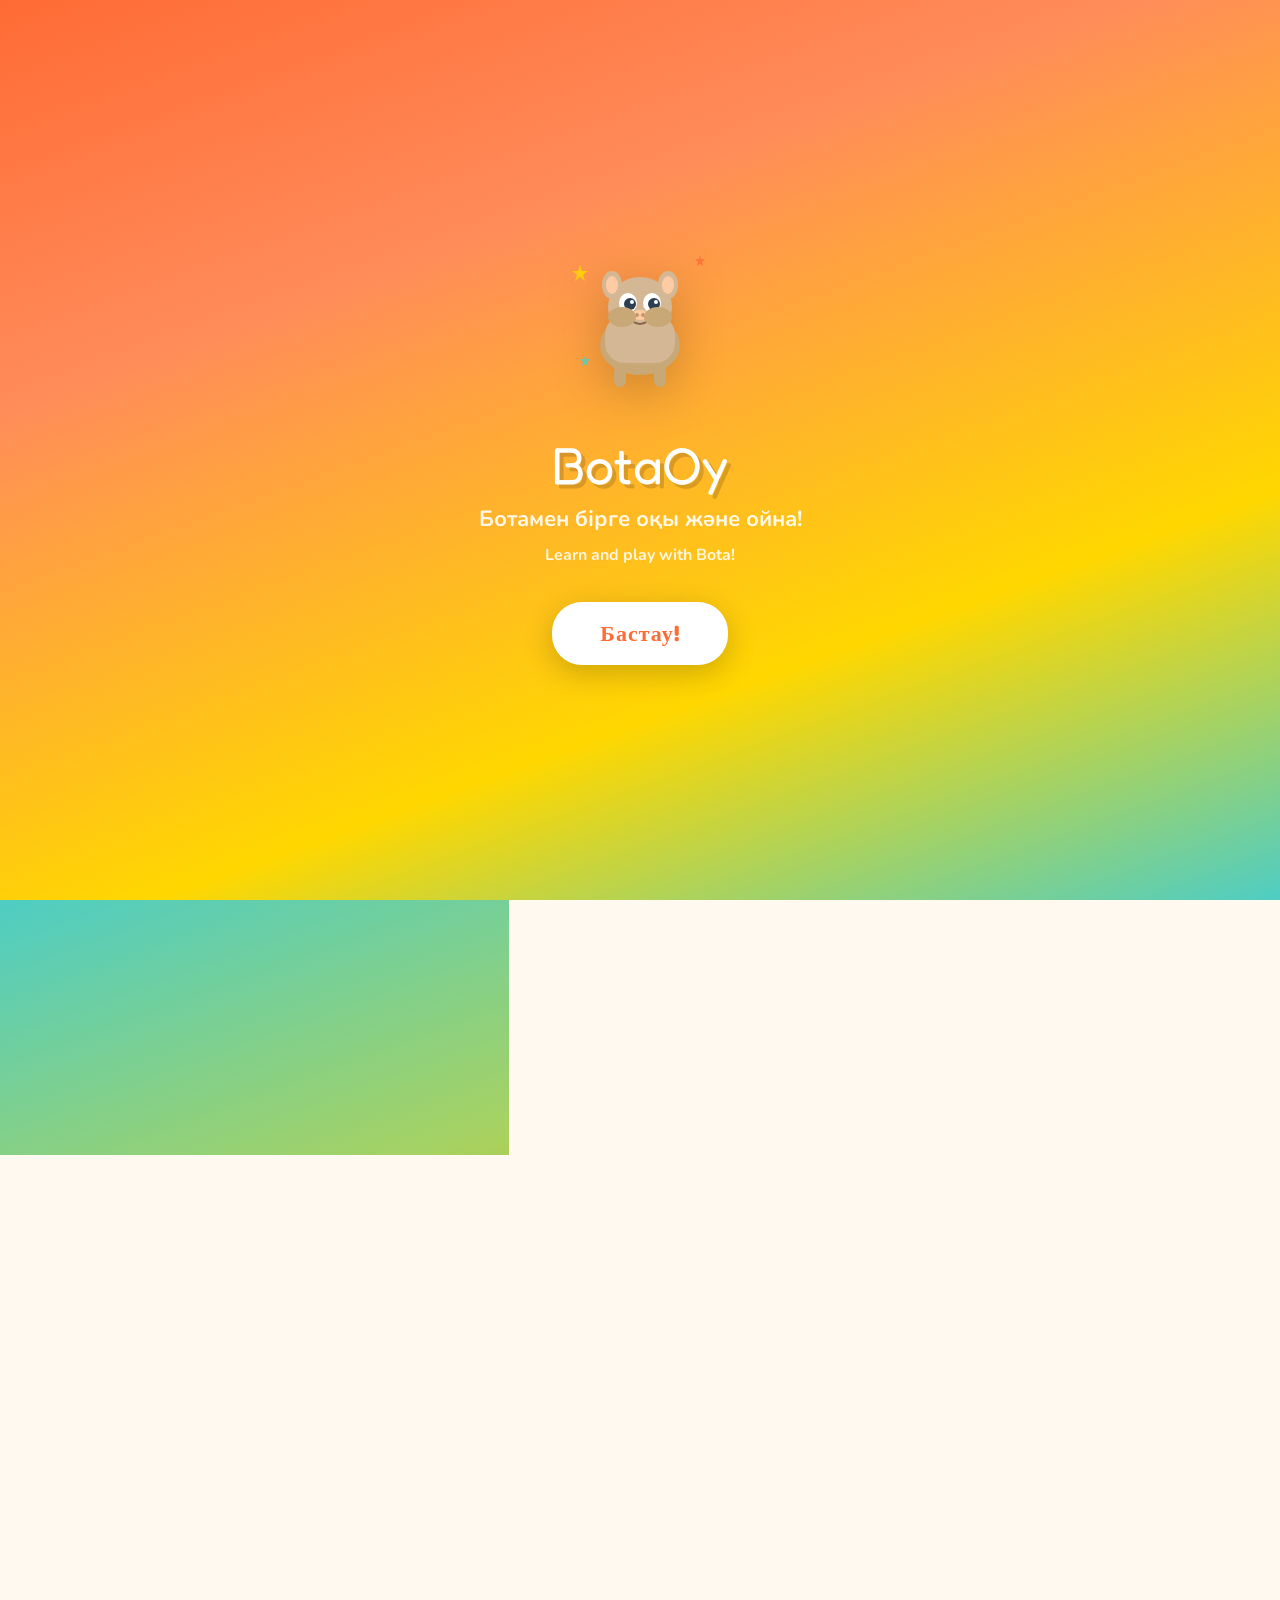
==== index.html @ 0f88fcb6 "4к4к4к" ====
<!DOCTYPE html>
<html lang="kk">
<head>
<meta charset="UTF-8">
<meta name="viewport" content="width=device-width, initial-scale=1.0">
<title>BotaOy — Баян Сұлу</title>
<link href="https://fonts.googleapis.com/css2?family=Nunito:wght@400;600;700;800;900&family=Fredoka+One&display=swap" rel="stylesheet">
<style>
:root {
  --bg: #FFF9F0;
  --surface: #FFFFFF;
  --surface2: #FFF3E0;
  --primary: #FF6B35;
  --primary2: #FF8C5A;
  --secondary: #4ECDC4;
  --secondary2: #7EDDD8;
  --gold: #FFD700;
  --gold2: #FFA500;
  --purple: #9B59B6;
  --purple2: #C39BD3;
  --green: #27AE60;
  --green2: #58D68D;
  --blue: #2980B9;
  --blue2: #5DADE2;
  --red: #E74C3C;
  --border: #FFE0B2;
  --text: #2C3E50;
  --text2: #7F8C8D;
  --shadow: 0 4px 20px rgba(255,107,53,0.15);
  --shadow2: 0 8px 32px rgba(255,107,53,0.25);
  --legendary: #FFD700;
  --epic: #9B59B6;
  --rare: #2980B9;
  --common: #95A5A6;
}
* { margin:0; padding:0; box-sizing:border-box; }
body {
  font-family: 'Nunito', sans-serif;
  background: var(--bg);
  color: var(--text);
  min-height: 100vh;
  overflow-x: hidden;
}
body::before {
  content: '';
  position: fixed;
  inset: 0;
  background:
    radial-gradient(circle at 10% 20%, rgba(255,107,53,0.08) 0%, transparent 40%),
    radial-gradient(circle at 90% 80%, rgba(78,205,196,0.08) 0%, transparent 40%),
    radial-gradient(circle at 50% 50%, rgba(255,215,0,0.04) 0%, transparent 60%);
  pointer-events: none;
  z-index: 0;
}
.stars-bg { position: fixed; inset: 0; pointer-events: none; z-index: 0; overflow: hidden; }
.star {
  position: absolute; width: 8px; height: 8px; background: var(--gold);
  clip-path: polygon(50% 0%,61% 35%,98% 35%,68% 57%,79% 91%,50% 70%,21% 91%,32% 57%,2% 35%,39% 35%);
  animation: floatStar linear infinite; opacity: 0.4;
}
@keyframes floatStar {
  0% { transform: translateY(100vh) rotate(0deg); opacity: 0; }
  10% { opacity: 0.4; } 90% { opacity: 0.4; }
  100% { transform: translateY(-100px) rotate(360deg); opacity: 0; }
}
.top-bar {
  position: fixed; top: 0; left: 0; right: 0;
  background: linear-gradient(135deg, var(--primary), var(--primary2));
  padding: 12px 20px; display: flex; align-items: center; justify-content: space-between;
  z-index: 99; box-shadow: 0 4px 20px rgba(255,107,53,0.4);
}
.logo-text { font-family: 'Fredoka One', cursive; font-size: 24px; color: white; text-shadow: 2px 2px 0px rgba(0,0,0,0.15); letter-spacing: 1px; }
.logo-sub { font-size: 10px; color: rgba(255,255,255,0.8); display: block; margin-top: -2px; }
.coin-pill {
  background: rgba(255,255,255,0.25); border: 2px solid rgba(255,255,255,0.5);
  border-radius: 30px; padding: 6px 14px; display: flex; align-items: center; gap: 6px; backdrop-filter: blur(10px);
}
.coin-star { width: 22px; height: 22px; }
.coin-count { font-size: 16px; font-weight: 900; color: white; font-family: 'Fredoka One', cursive; }
.lang-bar { position: fixed; top: 66px; right: 12px; display: flex; gap: 4px; z-index: 98; }
.lang-btn {
  background: white; border: 2px solid var(--border); border-radius: 10px;
  padding: 4px 8px; font-size: 11px; font-weight: 800; cursor: pointer; transition: all 0.2s;
  font-family: 'Nunito', sans-serif; color: var(--text2);
}
.lang-btn.active { background: var(--primary); border-color: var(--primary); color: white; }
.page { display: none; padding: 130px 16px 100px; position: relative; z-index: 1; min-height: 100vh; }
.page.active { display: block; }

/* WELCOME */
#page-welcome {
  padding: 0; display: flex; flex-direction: column; align-items: center; justify-content: center;
  min-height: 100vh; background: linear-gradient(160deg, #FF6B35 0%, #FF8C5A 30%, #FFD700 70%, #4ECDC4 100%); text-align: center;
}
#page-welcome.active { display: flex; }
.welcome-hero { margin-bottom: 32px; animation: bounceIn 0.8s cubic-bezier(0.34,1.56,0.64,1); }
@keyframes bounceIn { from { transform: scale(0.3) translateY(50px); opacity: 0; } to { transform: scale(1) translateY(0); opacity: 1; } }
.welcome-title { font-family: 'Fredoka One', cursive; font-size: 52px; color: white; text-shadow: 4px 4px 0 rgba(0,0,0,0.15); margin-bottom: 8px; animation: slideDown 0.6s ease 0.2s both; }
.welcome-sub { font-size: 18px; color: rgba(255,255,255,0.9); margin-bottom: 40px; font-weight: 700; animation: slideDown 0.6s ease 0.4s both; }
@keyframes slideDown { from { opacity: 0; transform: translateY(-20px); } to { opacity: 1; transform: translateY(0); } }
.welcome-btn {
  background: white; color: var(--primary); border: none; border-radius: 30px; padding: 18px 48px;
  font-size: 22px; font-weight: 900; font-family: 'Fredoka One', cursive; cursor: pointer;
  box-shadow: 0 8px 30px rgba(0,0,0,0.2); transition: all 0.2s; animation: slideUp 0.6s ease 0.6s both; letter-spacing: 1px;
}
.welcome-btn:hover { transform: translateY(-4px) scale(1.05); box-shadow: 0 16px 40px rgba(0,0,0,0.25); }
@keyframes slideUp { from { opacity: 0; transform: translateY(30px); } to { opacity: 1; transform: translateY(0); } }
.cambot-svg { width: 160px; height: 160px; filter: drop-shadow(0 12px 24px rgba(0,0,0,0.2)); }

/* ONBOARD */
#page-onboard {
  padding: 0; display: flex; flex-direction: column; align-items: center; justify-content: center;
  min-height: 100vh; background: linear-gradient(160deg, #4ECDC4, #FFD700 60%, #FF6B35); text-align: center;
  overflow-y: auto;
}
#page-onboard.active { display: flex; }
.onboard-card { background: white; border-radius: 28px; padding: 28px 24px; max-width: 380px; width: 94%; box-shadow: 0 16px 48px rgba(0,0,0,0.15); margin: 20px 0; }
.onboard-step { display: none; }
.onboard-step.active { display: block; }
.onboard-greeting { font-size: 20px; font-weight: 800; color: var(--secondary); margin-bottom: 8px; }

/* Kazakhstan SVG Map */
.kz-map-wrap { position: relative; margin: 0 auto 12px; cursor: pointer; }
.kz-map-wrap svg path { transition: fill 0.2s, opacity 0.2s; cursor: pointer; }
.kz-map-wrap svg path:hover { opacity: 0.8; }
.kz-map-wrap svg path.region-selected { fill: #FF6B35 !important; }
.kz-map-wrap svg path.region-locked { fill: #ccc !important; cursor: not-allowed; }
.region-label { font-size: 12px; font-weight: 800; color: var(--text2); margin-top: 6px; min-height: 18px; }

/* Region select dropdown */
.region-select {
  width: 100%; background: var(--surface2); border: 3px solid var(--border); border-radius: 16px;
  padding: 12px 16px; font-size: 14px; font-family: 'Nunito', sans-serif; font-weight: 700;
  color: var(--text); outline: none; margin-bottom: 14px; cursor: pointer;
}
.region-select:focus { border-color: var(--primary); }

/* Profile preview */
.profile-preview { background: linear-gradient(135deg, #FFF5F2, #FFE8E0); border-radius: 20px; padding: 16px; margin-bottom: 16px; }
.profile-preview-row { display: flex; justify-content: space-between; align-items: center; margin-bottom: 8px; font-size: 13px; font-weight: 700; color: var(--text); }
.profile-preview-row:last-child { margin-bottom: 0; }
.onboard-title { font-family: 'Fredoka One', cursive; font-size: 26px; color: var(--primary); margin-bottom: 20px; }
.fancy-input {
  width: 100%; background: var(--surface2); border: 3px solid var(--border); border-radius: 16px;
  padding: 14px 18px; font-size: 16px; font-family: 'Nunito', sans-serif; font-weight: 700;
  color: var(--text); outline: none; transition: border-color 0.2s; margin-bottom: 16px;
}
.fancy-input:focus { border-color: var(--primary); }
.age-grid { display: flex; gap: 8px; justify-content: center; flex-wrap: wrap; margin-bottom: 20px; }
.age-btn {
  width: 50px; height: 50px; border-radius: 14px; background: var(--surface2); border: 3px solid var(--border);
  font-size: 18px; font-weight: 900; cursor: pointer; transition: all 0.2s; font-family: 'Fredoka One', cursive; color: var(--text);
}
.age-btn.selected { background: var(--primary); border-color: var(--primary); color: white; transform: scale(1.1); }
.big-btn {
  background: linear-gradient(135deg, var(--primary), var(--primary2)); border: none; border-radius: 20px;
  padding: 16px 32px; font-size: 18px; font-weight: 900; color: white; cursor: pointer; width: 100%;
  font-family: 'Fredoka One', cursive; box-shadow: 0 6px 20px rgba(255,107,53,0.4); transition: all 0.2s; letter-spacing: 0.5px;
}
.big-btn:hover { transform: translateY(-2px); box-shadow: 0 10px 28px rgba(255,107,53,0.5); }
.big-btn:active { transform: translateY(0); }

/* MENU */
.section-title { font-family: 'Fredoka One', cursive; font-size: 24px; color: var(--text); margin-bottom: 4px; }
.section-sub { font-size: 14px; color: var(--text2); margin-bottom: 20px; font-weight: 600; }
.menu-grid { display: grid; grid-template-columns: 1fr 1fr; gap: 14px; margin-top: 16px; }
.game-card {
  background: white; border-radius: 22px; padding: 20px 14px; text-align: center; cursor: pointer;
  transition: all 0.25s; box-shadow: 0 4px 16px rgba(0,0,0,0.08); border: 3px solid transparent;
  position: relative; overflow: hidden;
}
.game-card::after { content: ''; position: absolute; inset: 0; background: linear-gradient(135deg, rgba(255,255,255,0) 60%, rgba(255,255,255,0.6)); }
.game-card:hover { transform: translateY(-5px) scale(1.02); box-shadow: 0 12px 32px rgba(0,0,0,0.15); }
.game-card.color-1 { border-color: #FF6B35; background: linear-gradient(135deg, #FFF5F2, white); }
.game-card.color-2 { border-color: #4ECDC4; background: linear-gradient(135deg, #F0FFFD, white); }
.game-card.color-3 { border-color: #9B59B6; background: linear-gradient(135deg, #FAF0FF, white); }
.game-card.color-4 { border-color: #27AE60; background: linear-gradient(135deg, #F0FFF7, white); }
.game-card.color-5 { border-color: #2980B9; background: linear-gradient(135deg, #F0F8FF, white); }
.game-card.color-6 { border-color: #E74C3C; background: linear-gradient(135deg, #FFF0F0, white); }
.game-icon-wrap { width: 64px; height: 64px; border-radius: 18px; margin: 0 auto 10px; display: flex; align-items: center; justify-content: center; }
.game-title-card { font-family: 'Fredoka One', cursive; font-size: 14px; margin-bottom: 4px; color: var(--text); }
.game-reward-tag { display: inline-block; background: var(--gold); color: #7a5000; font-size: 11px; font-weight: 800; padding: 3px 10px; border-radius: 10px; }

/* GAME PAGES */
.back-btn {
  display: flex; align-items: center; gap: 8px; background: white; border: 2px solid var(--border);
  border-radius: 14px; padding: 8px 16px; font-size: 14px; font-weight: 800; cursor: pointer;
  margin-bottom: 16px; color: var(--text); font-family: 'Nunito', sans-serif; box-shadow: 0 2px 8px rgba(0,0,0,0.08);
}
.game-header {
  background: white; border-radius: 20px; padding: 16px 20px; display: flex; justify-content: space-around;
  margin-bottom: 20px; box-shadow: 0 4px 16px rgba(0,0,0,0.07);
}
.stat-chip { text-align: center; }
.stat-num { font-family: 'Fredoka One', cursive; font-size: 24px; color: var(--primary); display: block; }
.stat-lbl { font-size: 11px; color: var(--text2); font-weight: 700; }

/* MEMORY */
.memory-grid { display: grid; grid-template-columns: repeat(4,1fr); gap: 10px; max-width: 380px; margin: 0 auto; }
.mem-card { aspect-ratio: 1; border-radius: 16px; cursor: pointer; transition: all 0.3s cubic-bezier(0.34,1.56,0.64,1); position: relative; transform-style: preserve-3d; }
.mem-card-inner { width: 100%; height: 100%; position: relative; transform-style: preserve-3d; transition: transform 0.4s; border-radius: 16px; }
.mem-card.flipped .mem-card-inner { transform: rotateY(180deg); }
.mem-face { position: absolute; inset: 0; border-radius: 16px; display: flex; align-items: center; justify-content: center; backface-visibility: hidden; }
.mem-back { background: linear-gradient(135deg, var(--secondary), var(--secondary2)); border: 3px solid rgba(255,255,255,0.5); }
.mem-front { background: white; border: 3px solid var(--border); transform: rotateY(180deg); font-size: 28px; }
.mem-card.matched .mem-front { background: linear-gradient(135deg, #ECFFF8, #D5F5E3); border-color: var(--green); animation: matchPop 0.4s cubic-bezier(0.34,1.56,0.64,1); }
@keyframes matchPop { 0% { transform: rotateY(180deg) scale(0.8); } 60% { transform: rotateY(180deg) scale(1.15); } 100% { transform: rotateY(180deg) scale(1); } }

/* QUIZ */
.quiz-bubble { background: white; border-radius: 24px; padding: 24px; margin-bottom: 20px; box-shadow: 0 4px 20px rgba(0,0,0,0.08); position: relative; }
.quiz-bubble::after { content: ''; position: absolute; bottom: -14px; left: 40px; border: 14px solid transparent; border-top: 14px solid white; }
.quiz-q-text { font-size: 16px; font-weight: 800; line-height: 1.5; color: var(--text); }
.quiz-options { margin-top: 20px; display: grid; gap: 10px; }
.quiz-opt-btn {
  background: white; border: 3px solid var(--border); border-radius: 16px; padding: 14px 18px;
  font-size: 15px; font-weight: 700; cursor: pointer; text-align: left; transition: all 0.2s;
  font-family: 'Nunito', sans-serif; color: var(--text); display: flex; align-items: center; gap: 12px;
}
.quiz-opt-btn:hover:not(:disabled) { border-color: var(--secondary); background: #F0FFFD; transform: translateX(4px); }
.quiz-opt-letter { width: 30px; height: 30px; border-radius: 10px; background: var(--surface2); display: flex; align-items: center; justify-content: center; font-family: 'Fredoka One', cursive; font-size: 14px; flex-shrink: 0; }
.quiz-opt-btn.correct { border-color: var(--green); background: linear-gradient(135deg, #ECFFF8, #D5F5E3); animation: correctShake 0.5s ease; }
.quiz-opt-btn.correct .quiz-opt-letter { background: var(--green); color: white; }
@keyframes correctShake { 0% { transform: scale(1); } 25% { transform: scale(1.06) translateX(4px); } 50% { transform: scale(1.06) translateX(-4px); } 75% { transform: scale(1.03); } 100% { transform: scale(1); } }
.quiz-opt-btn.wrong { border-color: var(--red); background: linear-gradient(135deg, #FFF5F5, #FFE0E0); }
.quiz-opt-btn.wrong .quiz-opt-letter { background: var(--red); color: white; }

/* MATH */
.math-box { background: white; border-radius: 28px; padding: 40px 24px; text-align: center; margin-bottom: 24px; box-shadow: 0 8px 32px rgba(0,0,0,0.08); border: 3px solid var(--border); }
.math-expr { font-family: 'Fredoka One', cursive; font-size: 40px; color: var(--text); margin-bottom: 8px; }
.math-streak-badge { display: inline-block; background: linear-gradient(135deg, var(--gold), var(--gold2)); color: #7a5000; font-size: 12px; font-weight: 800; padding: 4px 12px; border-radius: 12px; }
.math-answers { display: grid; grid-template-columns: 1fr 1fr; gap: 12px; }
.math-ans-btn {
  background: white; border: 3px solid var(--border); border-radius: 20px; padding: 22px;
  font-family: 'Fredoka One', cursive; font-size: 28px; cursor: pointer; transition: all 0.2s; color: var(--text);
  box-shadow: 0 4px 12px rgba(0,0,0,0.06);
}
.math-ans-btn:hover:not(:disabled) { border-color: var(--secondary); background: #F0FFFD; transform: scale(1.05); }
.math-ans-btn.correct { border-color: var(--green); background: linear-gradient(135deg, #ECFFF8, #D5F5E3); animation: bigPop 0.4s cubic-bezier(0.34,1.56,0.64,1); color: var(--green); }
.math-ans-btn.wrong { border-color: var(--red); background: linear-gradient(135deg, #FFF5F5, #FFE0E0); animation: shake 0.3s ease; color: var(--red); }
@keyframes bigPop { 0% { transform: scale(0.9); } 60% { transform: scale(1.15); } 100% { transform: scale(1); } }
@keyframes shake { 0% { transform: translateX(0); } 20% { transform: translateX(-8px); } 40% { transform: translateX(8px); } 60% { transform: translateX(-5px); } 80% { transform: translateX(5px); } 100% { transform: translateX(0); } }

/* PUZZLE */
.puzzle-board { display: grid; gap: 6px; margin: 0 auto 20px; }
.puzzle-board.size-3 { grid-template-columns: repeat(3,1fr); max-width: 300px; }
.puzzle-board.size-4 { grid-template-columns: repeat(4,1fr); max-width: 360px; }
.puzzle-board.size-5 { grid-template-columns: repeat(5,1fr); max-width: 400px; }
.p-tile {
  aspect-ratio: 1; background: white; border: 3px solid var(--border); border-radius: 14px;
  display: flex; align-items: center; justify-content: center; font-family: 'Fredoka One', cursive;
  font-size: 24px; color: var(--text); cursor: pointer; transition: all 0.15s; box-shadow: 0 3px 10px rgba(0,0,0,0.08);
}
.p-tile:hover:not(.empty) { border-color: var(--secondary); transform: scale(1.05); }
.p-tile.empty { background: var(--surface2); border-style: dashed; cursor: default; box-shadow: none; }
.p-tile.solved { background: linear-gradient(135deg, #ECFFF8, #D5F5E3); border-color: var(--green); color: var(--green); animation: solvedPop 0.4s ease; }
@keyframes solvedPop { 0% { transform: scale(0.9); } 60% { transform: scale(1.1); } 100% { transform: scale(1); } }
.puzzle-levels { display: flex; gap: 8px; justify-content: center; margin-bottom: 16px; }
.level-btn { padding: 8px 18px; border-radius: 14px; border: 3px solid var(--border); background: white; font-size: 13px; font-weight: 800; cursor: pointer; transition: all 0.2s; font-family: 'Nunito', sans-serif; }
.level-btn.active { background: linear-gradient(135deg, var(--secondary), var(--secondary2)); border-color: var(--secondary); color: white; }

/* WORD GAME */
.word-scramble-box { background: white; border-radius: 24px; padding: 28px 20px; text-align: center; margin-bottom: 20px; box-shadow: 0 6px 24px rgba(0,0,0,0.08); border: 3px solid var(--border); }
.scrambled { font-family: 'Fredoka One', cursive; font-size: 36px; letter-spacing: 10px; color: var(--purple); margin-bottom: 10px; }
.word-hint-txt { font-size: 13px; color: var(--text2); font-weight: 600; }
.word-input {
  width: 100%; background: white; border: 3px solid var(--border); border-radius: 18px;
  padding: 16px 20px; font-size: 20px; font-family: 'Fredoka One', cursive; letter-spacing: 6px;
  text-transform: uppercase; outline: none; margin-bottom: 12px; text-align: center;
  transition: border-color 0.2s; color: var(--text); box-shadow: 0 4px 12px rgba(0,0,0,0.06);
}
.word-input:focus { border-color: var(--purple); }
.word-input.correct-input { border-color: var(--green); background: #ECFFF8; animation: bigPop 0.4s ease; }

/* SNAKE GAME */
#page-snake { display: none; }
#page-snake.active { display: block; }
.snake-canvas-wrap { display: flex; justify-content: center; margin-bottom: 16px; }
#snakeCanvas { border-radius: 16px; border: 4px solid var(--secondary); box-shadow: 0 8px 32px rgba(78,205,196,0.3); background: #0d1f2d; }
.snake-controls { display: grid; grid-template-columns: repeat(3,1fr); gap: 8px; max-width: 220px; margin: 0 auto 16px; }
.snake-btn {
  background: white; border: 3px solid var(--secondary); border-radius: 14px; padding: 14px;
  font-size: 22px; cursor: pointer; transition: all 0.15s; display: flex; align-items: center; justify-content: center;
  box-shadow: 0 4px 12px rgba(0,0,0,0.08);
}
.snake-btn:active { transform: scale(0.92); background: var(--secondary); }
.snake-info { display: flex; gap: 12px; justify-content: center; margin-bottom: 12px; }
.snake-badge {
  background: white; border-radius: 14px; padding: 8px 18px; font-family: 'Fredoka One', cursive;
  font-size: 16px; box-shadow: 0 4px 12px rgba(0,0,0,0.07); border: 2px solid var(--border);
}

/* SHOP */
.shop-tabs { display: flex; background: white; border-radius: 18px; padding: 5px; gap: 4px; margin-bottom: 20px; box-shadow: 0 4px 16px rgba(0,0,0,0.07); }
.shop-tab { flex: 1; padding: 10px 6px; border: none; border-radius: 13px; font-size: 11px; font-weight: 800; cursor: pointer; transition: all 0.2s; font-family: 'Nunito', sans-serif; color: var(--text2); background: transparent; }
.shop-tab.active { background: linear-gradient(135deg, var(--primary), var(--primary2)); color: white; box-shadow: 0 4px 12px rgba(255,107,53,0.3); }

/* CASE CARDS */
.case-card { background: white; border-radius: 22px; padding: 20px; display: flex; align-items: center; gap: 16px; cursor: pointer; transition: all 0.25s; box-shadow: 0 4px 16px rgba(0,0,0,0.08); border: 3px solid transparent; margin-bottom: 12px; }
.case-card:hover { transform: translateY(-3px); box-shadow: 0 12px 32px rgba(0,0,0,0.12); }
.case-card.bronze { border-color: #CD7F32; }
.case-card.silver { border-color: #C0C0C0; }
.case-card.gold-case { border-color: #FFD700; }
.case-card.discount-case { border-color: #E91E8C; background: linear-gradient(135deg, #FFF0F8, white); }
.case-icon-box { width: 72px; height: 72px; border-radius: 18px; display: flex; align-items: center; justify-content: center; flex-shrink: 0; }
.case-icon-box.bronze-bg { background: linear-gradient(135deg, #CD7F32, #E8A45A); }
.case-icon-box.silver-bg { background: linear-gradient(135deg, #7F8C8D, #BDC3C7); }
.case-icon-box.gold-bg { background: linear-gradient(135deg, #F39C12, #FFD700); }
.case-icon-box.discount-bg { background: linear-gradient(135deg, #E91E8C, #FF6B9D); }
.case-name { font-family: 'Fredoka One', cursive; font-size: 17px; margin-bottom: 4px; }
.case-desc { font-size: 12px; color: var(--text2); font-weight: 600; margin-bottom: 10px; }
.odds-row { display: flex; gap: 5px; flex-wrap: wrap; }
.odds-badge { font-size: 10px; font-weight: 800; padding: 3px 8px; border-radius: 8px; }
.badge-common { background: rgba(149,165,166,0.2); color: var(--common); }
.badge-rare { background: rgba(41,128,185,0.15); color: var(--blue); }
.badge-epic { background: rgba(155,89,182,0.15); color: var(--purple); }
.badge-legendary { background: rgba(255,215,0,0.2); color: #B8860B; }
.case-price-tag { display: flex; align-items: center; gap: 4px; font-family: 'Fredoka One', cursive; font-size: 18px; color: #B8860B; white-space: nowrap; }

/* DISCOUNT CASE REVEAL */
.discount-reveal-grid { display: grid; grid-template-columns: repeat(4,1fr); gap: 8px; margin: 16px 0; }
.discount-cell {
  background: linear-gradient(135deg, #FFF0F8, #FFE0F0); border: 2px solid #E91E8C; border-radius: 12px;
  padding: 10px 4px; text-align: center; font-size: 11px; font-weight: 800; color: #E91E8C;
  display: flex; flex-direction: column; align-items: center; gap: 4px;
}
.discount-cell.empty-cell { background: #f5f5f5; border-color: #ddd; color: #aaa; }
.discount-pct { font-family: 'Fredoka One', cursive; font-size: 18px; }

/* ICONS SHOP */
.icons-grid { display: grid; grid-template-columns: repeat(3,1fr); gap: 12px; }
.icon-shop-item { background: white; border-radius: 18px; padding: 14px 8px; text-align: center; cursor: pointer; transition: all 0.2s; box-shadow: 0 3px 10px rgba(0,0,0,0.07); border: 3px solid transparent; }
.icon-shop-item:hover { transform: translateY(-3px); box-shadow: 0 8px 24px rgba(0,0,0,0.12); }
.icon-shop-item.owned-item { border-color: var(--green); }
.icon-shop-item.equipped-item { border-color: var(--gold2); background: #FFFBEB; }
.icon-shop-item.locked-item { opacity: 0.5; cursor: not-allowed; }
.icon-svg-wrap { width: 56px; height: 56px; margin: 0 auto 8px; }
.icon-shop-name { font-size: 11px; font-weight: 800; margin-bottom: 3px; }
.icon-shop-rarity { font-size: 10px; font-weight: 800; margin-bottom: 5px; }
.icon-shop-price { font-size: 12px; font-weight: 900; color: #B8860B; }

/* PROMO */
.promo-section { background: white; border-radius: 22px; padding: 24px; box-shadow: 0 4px 16px rgba(0,0,0,0.07); }
.promo-title { font-family: 'Fredoka One', cursive; font-size: 18px; margin-bottom: 6px; color: var(--text); }
.promo-desc { font-size: 13px; color: var(--text2); font-weight: 600; margin-bottom: 16px; }
.promo-input { width: 100%; background: var(--surface2); border: 3px solid var(--border); border-radius: 14px; padding: 13px 16px; font-size: 15px; font-family: 'Fredoka One', cursive; letter-spacing: 3px; text-transform: uppercase; outline: none; margin-bottom: 10px; transition: border-color 0.2s; color: var(--text); }
.promo-input:focus { border-color: var(--primary); }
.promo-msg { padding: 12px 16px; border-radius: 12px; font-size: 13px; font-weight: 700; margin-top: 10px; display: none; }
.promo-msg.ok { background: #ECFFF8; color: var(--green); display: block; }
.promo-msg.fail { background: #FFF5F5; color: var(--red); display: block; }

/* PROFILE */
.profile-card { background: white; border-radius: 24px; padding: 28px 22px; text-align: center; margin-bottom: 16px; box-shadow: 0 6px 24px rgba(0,0,0,0.08); }
.avatar-ring { width: 88px; height: 88px; border-radius: 50%; border: 4px solid var(--primary); display: flex; align-items: center; justify-content: center; margin: 0 auto 14px; background: var(--surface2); overflow: hidden; cursor: pointer; transition: transform 0.2s; }
.avatar-ring:hover { transform: scale(1.05); }
.profile-name-txt { font-family: 'Fredoka One', cursive; font-size: 22px; margin-bottom: 4px; }
.profile-rank-txt { font-size: 13px; color: var(--gold2); font-weight: 800; margin-bottom: 16px; }
.profile-stats { display: grid; grid-template-columns: repeat(3,1fr); gap: 10px; }
.p-stat-card { background: var(--surface2); border-radius: 14px; padding: 12px 6px; }
.p-stat-num { font-family: 'Fredoka One', cursive; font-size: 20px; color: var(--primary); }
.p-stat-lbl { font-size: 10px; font-weight: 700; color: var(--text2); }
.inv-section { background: white; border-radius: 22px; padding: 20px; box-shadow: 0 4px 16px rgba(0,0,0,0.07); margin-bottom: 14px; }
.inv-title { font-family: 'Fredoka One', cursive; font-size: 16px; margin-bottom: 14px; }
.inv-grid { display: grid; grid-template-columns: repeat(4,1fr); gap: 8px; }
.inv-slot { aspect-ratio: 1; background: var(--surface2); border: 2px solid var(--border); border-radius: 12px; display: flex; align-items: center; justify-content: center; position: relative; }
.rarity-dot { position: absolute; bottom: 3px; right: 3px; width: 7px; height: 7px; border-radius: 50%; }
.dot-legendary { background: var(--legendary); }
.dot-epic { background: var(--epic); }
.dot-rare { background: var(--rare); }
.dot-common { background: var(--common); }

/* LEADERBOARD */
.lb-card { background: white; border-radius: 22px; padding: 20px; box-shadow: 0 4px 16px rgba(0,0,0,0.08); }
.lb-row { display: flex; align-items: center; gap: 14px; padding: 12px 10px; border-radius: 14px; margin-bottom: 6px; transition: background 0.2s; }
.lb-row:hover { background: var(--surface2); }
.lb-row.me { background: linear-gradient(135deg, #FFF5F2, #FFE8E0); border: 2px solid var(--primary); }
.lb-rank { font-family: 'Fredoka One', cursive; font-size: 20px; width: 36px; text-align: center; }
.lb-rank.gold-rank { color: #FFD700; }
.lb-rank.silver-rank { color: #C0C0C0; }
.lb-rank.bronze-rank { color: #CD7F32; }
.lb-name { flex: 1; font-weight: 800; font-size: 15px; }
.lb-score { font-family: 'Fredoka One', cursive; font-size: 16px; color: var(--primary); }
.lb-avatar { width: 36px; height: 36px; border-radius: 50%; background: var(--surface2); display: flex; align-items: center; justify-content: center; font-size: 18px; border: 2px solid var(--border); overflow: hidden; }

/* NAV */
nav {
  position: fixed; bottom: 0; left: 0; right: 0; background: white; border-top: 3px solid var(--border);
  display: flex; justify-content: space-around; padding: 10px 0 16px; z-index: 100; box-shadow: 0 -4px 20px rgba(0,0,0,0.08);
}
.nav-btn { background: none; border: none; cursor: pointer; display: flex; flex-direction: column; align-items: center; gap: 3px; font-size: 10px; font-weight: 800; color: var(--text2); transition: color 0.2s; font-family: 'Nunito', sans-serif; padding: 4px 12px; }
.nav-btn.active { color: var(--primary); }
.nav-icon-wrap { width: 36px; height: 36px; border-radius: 12px; display: flex; align-items: center; justify-content: center; transition: all 0.2s; }
.nav-btn.active .nav-icon-wrap { background: linear-gradient(135deg, var(--primary), var(--primary2)); }
.nav-btn.active .nav-icon-wrap svg { stroke: white; }

/* MODALS */
.modal-overlay { position: fixed; inset: 0; background: rgba(0,0,0,0.6); backdrop-filter: blur(4px); z-index: 200; display: none; align-items: flex-end; justify-content: center; padding: 16px; }
.modal-overlay.open { display: flex; }
.modal-sheet { background: white; border-radius: 28px 28px 20px 20px; padding: 28px 24px 32px; width: 100%; max-width: 420px; animation: slideSheet 0.35s cubic-bezier(0.34,1.56,0.64,1); }
@keyframes slideSheet { from { transform: translateY(100%); opacity: 0; } to { transform: translateY(0); opacity: 1; } }
.modal-title { font-family: 'Fredoka One', cursive; font-size: 20px; text-align: center; margin-bottom: 20px; color: var(--text); }

/* CASE ROULETTE */
.roulette-track-wrap { overflow: hidden; border-radius: 16px; border: 4px solid var(--gold); position: relative; margin-bottom: 20px; background: var(--surface2); height: 100px; }
.roulette-track-wrap::before,.roulette-track-wrap::after { content: ''; position: absolute; top: 0; bottom: 0; width: 60px; z-index: 2; }
.roulette-track-wrap::before { left: 0; background: linear-gradient(to right, white, transparent); }
.roulette-track-wrap::after { right: 0; background: linear-gradient(to left, white, transparent); }
.roulette-pointer { position: absolute; top: 0; bottom: 0; left: 50%; transform: translateX(-50%); width: 4px; background: var(--red); z-index: 3; border-radius: 2px; }
.roulette-pointer::before,.roulette-pointer::after { content: ''; position: absolute; left: 50%; transform: translateX(-50%); border-left: 8px solid transparent; border-right: 8px solid transparent; }
.roulette-pointer::before { top: 0; border-top: 12px solid var(--red); }
.roulette-pointer::after { bottom: 0; border-bottom: 12px solid var(--red); }
.roulette-track { display: flex; align-items: center; height: 100%; gap: 8px; padding: 0 8px; will-change: transform; }
.roulette-item { min-width: 80px; height: 80px; border-radius: 14px; display: flex; flex-direction: column; align-items: center; justify-content: center; gap: 4px; border: 3px solid transparent; flex-shrink: 0; }
.roulette-item.rarity-common { background: rgba(149,165,166,0.1); border-color: var(--common); }
.roulette-item.rarity-rare { background: rgba(41,128,185,0.1); border-color: var(--blue); }
.roulette-item.rarity-epic { background: rgba(155,89,182,0.1); border-color: var(--purple); }
.roulette-item.rarity-legendary { background: rgba(255,215,0,0.15); border-color: var(--gold); }
.roulette-item-label { font-size: 9px; font-weight: 800; }

/* WIN */
.win-burst { text-align: center; padding: 10px 0; }
.win-icon-big { font-size: 64px; margin-bottom: 8px; animation: bounceIn 0.5s cubic-bezier(0.34,1.56,0.64,1); display: block; }
.win-title-big { font-family: 'Fredoka One', cursive; font-size: 28px; color: var(--primary); margin-bottom: 6px; }
.win-coins-big { font-family: 'Fredoka One', cursive; font-size: 36px; color: var(--gold2); text-shadow: 0 2px 8px rgba(255,165,0,0.3); }

/* CONFETTI */
.confetti-wrap { position: fixed; inset: 0; pointer-events: none; z-index: 250; overflow: hidden; }
.confetti-piece { position: absolute; top: -10px; width: 10px; height: 14px; opacity: 0; animation: confettiFall linear forwards; }
@keyframes confettiFall { 0% { opacity: 1; transform: translateY(0) rotateZ(0deg) rotateX(0deg); } 100% { opacity: 0; transform: translateY(110vh) rotateZ(720deg) rotateX(360deg); } }

/* COIN FLOAT */
.coin-float { position: fixed; top: 70px; right: 24px; background: linear-gradient(135deg, var(--gold), var(--gold2)); color: #7a5000; font-weight: 900; font-size: 18px; font-family: 'Fredoka One', cursive; padding: 8px 18px; border-radius: 20px; z-index: 300; opacity: 0; pointer-events: none; box-shadow: 0 4px 16px rgba(255,165,0,0.4); }
.coin-float.show { animation: coinPop 1.8s ease forwards; }
@keyframes coinPop { 0% { opacity: 0; transform: translateY(0) scale(0.5); } 20% { opacity: 1; transform: translateY(0) scale(1.2); } 40% { opacity: 1; transform: translateY(-10px) scale(1); } 80% { opacity: 1; transform: translateY(-50px) scale(1); } 100% { opacity: 0; transform: translateY(-80px) scale(0.8); } }

/* TOAST */
.toast { position: fixed; bottom: 90px; left: 50%; transform: translateX(-50%); background: var(--text); color: white; border-radius: 20px; padding: 12px 22px; font-size: 13px; font-weight: 800; z-index: 400; opacity: 0; transition: opacity 0.3s; white-space: nowrap; pointer-events: none; }
.toast.show { opacity: 1; }

/* PROGRESS BAR */
.progress-outer { background: var(--surface2); border-radius: 10px; height: 10px; margin-bottom: 16px; overflow: hidden; border: 2px solid var(--border); }
.progress-inner { height: 100%; background: linear-gradient(90deg, var(--secondary), var(--secondary2)); border-radius: 10px; transition: width 0.4s; }

/* AVATAR PICKER */
.avatar-pick-grid { display: grid; grid-template-columns: repeat(4,1fr); gap: 8px; margin-bottom: 16px; }
.avatar-pick-opt { aspect-ratio: 1; background: var(--surface2); border: 3px solid transparent; border-radius: 16px; display: flex; align-items: center; justify-content: center; cursor: pointer; transition: all 0.2s; }
.avatar-pick-opt:hover { border-color: var(--primary); transform: scale(1.05); }
.avatar-pick-opt.sel { border-color: var(--primary); background: #FFF5F2; transform: scale(1.05); }

/* OUTLINE BTN */
.outline-btn { background: transparent; border: 3px solid var(--border); border-radius: 16px; padding: 12px 20px; font-size: 14px; font-weight: 800; cursor: pointer; font-family: 'Nunito', sans-serif; transition: all 0.2s; color: var(--text); }
.outline-btn:hover { border-color: var(--primary); color: var(--primary); }

/* CAMBOT MINI / BOTA BOT */
.bota-bot-wrap {
  position: fixed; bottom: 80px; right: 16px; z-index: 150; cursor: pointer;
  animation: botaBob 2s ease-in-out infinite;
}
@keyframes botaBob { 0%,100% { transform: translateY(0); } 50% { transform: translateY(-6px); } }
.bota-speech {
  position: fixed; bottom: 150px; right: 14px; background: white; border: 3px solid var(--secondary);
  border-radius: 18px 18px 4px 18px; padding: 10px 14px; font-size: 13px; font-weight: 800;
  color: var(--text); box-shadow: 0 4px 16px rgba(0,0,0,0.12); z-index: 151;
  max-width: 180px; line-height: 1.4; display: none; animation: fadeInPop 0.3s ease;
}
.bota-speech.show { display: block; }
@keyframes fadeInPop { from { opacity:0; transform:scale(0.8) translateY(10px); } to { opacity:1; transform:scale(1) translateY(0); } }
.bota-speech::after { content:''; position:absolute; bottom:-12px; right:14px; border:6px solid transparent; border-top:6px solid var(--secondary); }

/* DAILY QUESTS */
.daily-section { background: white; border-radius: 22px; padding: 18px 16px; margin-bottom: 14px; box-shadow: 0 4px 16px rgba(0,0,0,0.08); }
.daily-header { display: flex; align-items: center; justify-content: space-between; margin-bottom: 14px; }
.daily-title { font-family: 'Fredoka One', cursive; font-size: 18px; color: var(--text); }
.daily-reset { font-size: 11px; color: var(--text2); font-weight: 700; }
.quest-item { display: flex; align-items: center; gap: 12px; padding: 12px; background: var(--surface2); border-radius: 14px; margin-bottom: 8px; border: 2px solid transparent; }
.quest-item.done { border-color: var(--green); background: #ECFFF8; }
.quest-item.locked-quest { opacity: 0.5; }
.quest-icon { font-size: 26px; }
.quest-info { flex: 1; }
.quest-name { font-weight: 800; font-size: 13px; color: var(--text); }
.quest-reward { font-size: 11px; color: var(--gold2); font-weight: 800; }
.quest-progress { width: 60px; text-align: right; }
.quest-prog-bar { background: #eee; border-radius: 6px; height: 6px; overflow: hidden; margin-top: 4px; }
.quest-prog-fill { background: linear-gradient(90deg, var(--green), var(--green2)); height: 100%; border-radius: 6px; transition: width 0.3s; }
.quest-done-badge { background: var(--green); color: white; font-size: 10px; font-weight: 900; padding: 3px 8px; border-radius: 8px; }

/* REGION BONUS CARD */
.region-bonus-card { background: linear-gradient(135deg, #f0fff8, white); border: 2px solid var(--green); border-radius: 18px; padding: 14px 16px; margin-bottom: 14px; }
.region-bonus-title { font-family: 'Fredoka One', cursive; font-size: 15px; color: var(--green); margin-bottom: 4px; }
.region-coins-display { font-family: 'Fredoka One', cursive; font-size: 28px; color: var(--gold2); }

/* MINI QUEST / STORY */
.story-scene { background: white; border-radius: 22px; padding: 24px; box-shadow: 0 6px 24px rgba(0,0,0,0.1); }
.story-illustration { font-size: 80px; text-align: center; margin-bottom: 12px; animation: bounceIn 0.5s ease; }
.story-text { font-size: 15px; font-weight: 700; line-height: 1.6; color: var(--text); margin-bottom: 20px; text-align: center; }
.story-choices { display: grid; gap: 10px; }
.story-choice-btn {
  background: white; border: 3px solid var(--border); border-radius: 16px; padding: 14px 16px;
  font-size: 14px; font-weight: 700; cursor: pointer; text-align: left; transition: all 0.2s;
  font-family: 'Nunito', sans-serif; color: var(--text); display: flex; align-items: center; gap: 10px;
}
.story-choice-btn:hover { border-color: var(--secondary); background: #F0FFFD; transform: translateX(4px); }
.story-choice-btn.chosen-correct { border-color: var(--green); background: #ECFFF8; }
.story-choice-btn.chosen-wrong { border-color: var(--red); background: #FFF5F5; }
.story-progress { display: flex; gap: 6px; justify-content: center; margin-bottom: 16px; }
.story-dot { width: 10px; height: 10px; border-radius: 50%; background: var(--border); transition: background 0.3s; }
.story-dot.done { background: var(--green); }
.story-dot.active { background: var(--primary); }

/* PARENT MODE */
.parent-modal-content { }
.parent-section { margin-bottom: 18px; }
.parent-section-title { font-family: 'Fredoka One', cursive; font-size: 16px; color: var(--text); margin-bottom: 10px; }
.timer-display { font-family: 'Fredoka One', cursive; font-size: 48px; color: var(--primary); text-align: center; }
.progress-child { background: var(--surface2); border-radius: 18px; padding: 14px; }
.progress-row { display: flex; justify-content: space-between; margin-bottom: 6px; font-size: 13px; font-weight: 700; }
.pin-dots { display: flex; gap: 10px; justify-content: center; margin: 12px 0; }
.pin-dot { width: 14px; height: 14px; border-radius: 50%; border: 3px solid var(--border); transition: all 0.2s; }
.pin-dot.filled { background: var(--primary); border-color: var(--primary); }
.pin-keypad { display: grid; grid-template-columns: repeat(3, 1fr); gap: 8px; margin-top: 10px; }
.pin-key { background: var(--surface2); border: 2px solid var(--border); border-radius: 14px; padding: 16px; font-family: 'Fredoka One', cursive; font-size: 22px; cursor: pointer; transition: all 0.15s; text-align: center; }
.pin-key:active { transform: scale(0.92); background: var(--primary); color: white; }

/* LOCKED GAME OVERLAY */
.game-card.locked-game { opacity: 0.6; cursor: not-allowed; position: relative; }
.game-card.locked-game::before { content: '🔒'; position: absolute; top: 8px; right: 8px; font-size: 16px; z-index: 10; }
.daily-badge { display: inline-block; background: var(--red); color: white; font-size: 9px; font-weight: 900; padding: 2px 6px; border-radius: 8px; margin-left: 4px; }
.today-played-tag { display: inline-block; background: var(--green); color: white; font-size: 9px; font-weight: 900; padding: 2px 6px; border-radius: 8px; }

/* REGION INFO PAGE */
.region-info-card { background: white; border-radius: 22px; padding: 20px; box-shadow: 0 4px 16px rgba(0,0,0,0.08); margin-bottom: 12px; }
.region-info-title { font-family: 'Fredoka One', cursive; font-size: 20px; color: var(--primary); margin-bottom: 4px; }
.region-info-pop { font-size: 13px; color: var(--text2); font-weight: 700; margin-bottom: 12px; }
.city-list { display: flex; flex-wrap: wrap; gap: 6px; margin-bottom: 10px; }
.city-chip { background: var(--surface2); border: 2px solid var(--border); border-radius: 10px; padding: 4px 10px; font-size: 12px; font-weight: 800; }
.fact-item { background: linear-gradient(135deg, #FFF9F0, white); border-left: 4px solid var(--gold); border-radius: 0 12px 12px 0; padding: 10px 12px; margin-bottom: 8px; font-size: 13px; font-weight: 700; line-height: 1.5; }

@media (max-width: 360px) {
  .menu-grid { grid-template-columns: 1fr 1fr; gap: 10px; }
  .math-expr { font-size: 32px; }
  .scrambled { font-size: 28px; }
}
</style>
</head>
<body>

<!-- STARS BG -->
<div class="stars-bg" id="starsBg"></div>

<!-- COIN FLOAT -->
<div class="coin-float" id="coinFloat">+0</div>

<!-- CONFETTI -->
<div class="confetti-wrap" id="confettiWrap"></div>

<!-- TOAST -->
<div class="toast" id="toast"></div>

<!-- BOTA BOT (маленький верблюдик внизу) -->
<div class="bota-bot-wrap" id="botaBot" onclick="toggleBotaSpeech()" style="display:none">
  <svg width="56" height="56" viewBox="0 0 160 160">
    <ellipse cx="80" cy="110" rx="40" ry="30" fill="#C8A876"/>
    <rect x="45" y="80" width="70" height="48" rx="20" fill="#D4B896"/>
    <ellipse cx="80" cy="72" rx="32" ry="30" fill="#D4B896"/>
    <ellipse cx="52" cy="50" rx="10" ry="14" fill="#D4B896"/>
    <ellipse cx="108" cy="50" rx="10" ry="14" fill="#D4B896"/>
    <ellipse cx="52" cy="50" rx="6" ry="9" fill="#FFCBA4"/>
    <ellipse cx="108" cy="50" rx="6" ry="9" fill="#FFCBA4"/>
    <ellipse cx="68" cy="68" rx="9" ry="10" fill="white"/>
    <ellipse cx="92" cy="68" rx="9" ry="10" fill="white"/>
    <circle cx="70" cy="69" r="6" fill="#2C3E50"/>
    <circle cx="94" cy="69" r="6" fill="#2C3E50"/>
    <circle cx="72" cy="67" r="2" fill="white"/>
    <circle cx="96" cy="67" r="2" fill="white"/>
    <ellipse cx="80" cy="80" rx="8" ry="5" fill="#FFCBA4"/>
    <circle cx="77" cy="80" r="2" fill="#C4956A"/>
    <circle cx="83" cy="80" r="2" fill="#C4956A"/>
    <path d="M72 86 Q80 92 88 86" stroke="#8B6349" stroke-width="2" fill="none" stroke-linecap="round"/>
    <ellipse cx="62" cy="82" rx="14" ry="10" fill="#C8A876"/>
    <ellipse cx="98" cy="82" rx="14" ry="10" fill="#C8A876"/>
    <rect x="54" y="130" width="12" height="22" rx="6" fill="#C8A876"/>
    <rect x="94" y="130" width="12" height="22" rx="6" fill="#C8A876"/>
  </svg>
</div>
<div class="bota-speech" id="botaSpeech">Жарайсың! 🌟</div>

<!-- TOP BAR -->
<div class="top-bar" id="topBar" style="display:none">
  <div>
    <div class="logo-text">BotaOy</div>
    <span class="logo-sub">Баян Сұлу</span>
  </div>
  <div style="display:flex;align-items:center;gap:10px">
    <div class="coin-pill">
      <svg class="coin-star" viewBox="0 0 24 24" fill="#FFD700"><polygon points="12,2 15.09,8.26 22,9.27 17,14.14 18.18,21.02 12,17.77 5.82,21.02 7,14.14 2,9.27 8.91,8.26"/></svg>
      <span class="coin-count" id="coinDisplay">0</span>
    </div>
  </div>
</div>

<!-- LANG SWITCHER -->
<div class="lang-bar" id="langBar" style="display:none">
  <button class="lang-btn active" onclick="setLang('kk',this)">ҚАЗ</button>
  <button class="lang-btn" onclick="setLang('ru',this)">РУС</button>
  <button class="lang-btn" onclick="setLang('en',this)">ENG</button>
</div>

<!-- ========== PAGES ========== -->

<!-- WELCOME (автоматически пропускается если уже зарегистрирован) -->
<div class="page active" id="page-welcome">
  <div class="stars-bg" style="position:absolute"></div>
  <div class="welcome-hero">
    <svg class="cambot-svg" viewBox="0 0 160 160">
      <ellipse cx="80" cy="110" rx="40" ry="30" fill="#C8A876"/>
      <rect x="45" y="80" width="70" height="48" rx="20" fill="#D4B896"/>
      <ellipse cx="80" cy="72" rx="32" ry="30" fill="#D4B896"/>
      <ellipse cx="52" cy="50" rx="10" ry="14" fill="#D4B896"/>
      <ellipse cx="108" cy="50" rx="10" ry="14" fill="#D4B896"/>
      <ellipse cx="52" cy="50" rx="6" ry="9" fill="#FFCBA4"/>
      <ellipse cx="108" cy="50" rx="6" ry="9" fill="#FFCBA4"/>
      <ellipse cx="68" cy="68" rx="9" ry="10" fill="white"/>
      <ellipse cx="92" cy="68" rx="9" ry="10" fill="white"/>
      <circle cx="70" cy="69" r="6" fill="#2C3E50"/>
      <circle cx="94" cy="69" r="6" fill="#2C3E50"/>
      <circle cx="72" cy="67" r="2" fill="white"/>
      <circle cx="96" cy="67" r="2" fill="white"/>
      <ellipse cx="80" cy="80" rx="8" ry="5" fill="#FFCBA4"/>
      <circle cx="77" cy="80" r="2" fill="#C4956A"/>
      <circle cx="83" cy="80" r="2" fill="#C4956A"/>
      <path d="M72 86 Q80 92 88 86" stroke="#8B6349" stroke-width="2" fill="none" stroke-linecap="round"/>
      <ellipse cx="62" cy="82" rx="14" ry="10" fill="#C8A876"/>
      <ellipse cx="98" cy="82" rx="14" ry="10" fill="#C8A876"/>
      <rect x="54" y="130" width="12" height="22" rx="6" fill="#C8A876"/>
      <rect x="94" y="130" width="12" height="22" rx="6" fill="#C8A876"/>
      <polygon points="20,30 22,36 28,36 23,40 25,46 20,42 15,46 17,40 12,36 18,36" fill="#FFD700" opacity="0.8"/>
      <polygon points="140,20 141,24 145,24 142,27 143,31 140,29 137,31 138,27 135,24 139,24" fill="#FF6B35" opacity="0.8"/>
      <polygon points="25,120 26,124 30,124 27,127 28,131 25,129 22,131 23,127 20,124 24,124" fill="#4ECDC4" opacity="0.8"/>
    </svg>
  </div>
  <!-- Приветствие определяется по языку системы -->
  <div class="welcome-title" id="wt">BotaOy</div>
  <div class="welcome-sub" id="ws" style="font-size:22px;margin-bottom:10px">Сәлем! 👋</div>
  <div style="font-size:16px;color:rgba(255,255,255,0.85);font-weight:700;margin-bottom:36px;animation:slideDown 0.6s ease 0.4s both" id="wsub2">Ботамен бірге оқы және ойна!</div>
  <button class="welcome-btn" id="wbtn" onclick="goToOnboard()">Бастау!</button>
</div>

<!-- ONBOARD — пошаговый разговор с маскотом -->
<div class="page" id="page-onboard">
  <div class="onboard-card">

    <!-- ШАГ 1: Имя — маскот спрашивает имя -->
    <div class="onboard-step active" id="onboard-step1">
      <div style="text-align:center;margin-bottom:8px">
        <svg style="width:80px;height:80px;margin:0 auto;display:block;filter:drop-shadow(0 4px 12px rgba(0,0,0,0.15));animation:botaBob 2s ease-in-out infinite" viewBox="0 0 160 160">
          <ellipse cx="80" cy="110" rx="40" ry="30" fill="#C8A876"/><rect x="45" y="80" width="70" height="48" rx="20" fill="#D4B896"/>
          <ellipse cx="80" cy="72" rx="32" ry="30" fill="#D4B896"/><ellipse cx="52" cy="50" rx="10" ry="14" fill="#D4B896"/>
          <ellipse cx="108" cy="50" rx="10" ry="14" fill="#D4B896"/><ellipse cx="52" cy="50" rx="6" ry="9" fill="#FFCBA4"/>
          <ellipse cx="108" cy="50" rx="6" ry="9" fill="#FFCBA4"/><ellipse cx="68" cy="68" rx="9" ry="10" fill="white"/>
          <ellipse cx="92" cy="68" rx="9" ry="10" fill="white"/><circle cx="70" cy="69" r="6" fill="#2C3E50"/>
          <circle cx="94" cy="69" r="6" fill="#2C3E50"/><circle cx="72" cy="67" r="2" fill="white"/>
          <circle cx="96" cy="67" r="2" fill="white"/><ellipse cx="80" cy="80" rx="8" ry="5" fill="#FFCBA4"/>
          <path d="M72 86 Q80 92 88 86" stroke="#8B6349" stroke-width="2" fill="none" stroke-linecap="round"/>
          <ellipse cx="62" cy="82" rx="14" ry="10" fill="#C8A876"/><ellipse cx="98" cy="82" rx="14" ry="10" fill="#C8A876"/>
          <rect x="54" y="130" width="12" height="22" rx="6" fill="#C8A876"/><rect x="94" y="130" width="12" height="22" rx="6" fill="#C8A876"/>
        </svg>
      </div>
      <!-- Пузырь с речью маскота -->
      <div style="background:linear-gradient(135deg,#4ECDC4,#2CB5AC);border-radius:16px;padding:14px 18px;margin-bottom:16px;position:relative;text-align:center">
        <div style="font-family:'Fredoka One',cursive;font-size:20px;color:white" id="onboardGreeting">Сәлем! 👋</div>
        <div style="font-size:13px;color:rgba(255,255,255,0.9);font-weight:700;margin-top:4px" id="ob_title">Менің атым — Бота! Сенің атың кім?</div>
        <div style="position:absolute;bottom:-10px;left:50%;transform:translateX(-50%);border:5px solid transparent;border-top:10px solid #2CB5AC"></div>
      </div>
      <input class="fancy-input" id="nameInputOnb" placeholder="Атыңды жаз..." maxlength="20" style="text-align:center;font-size:18px">
      <button class="big-btn" id="ob_btn" onclick="goToOnboardStep2()" style="transition:all 0.4s cubic-bezier(0.34,1.56,0.64,1)">Жалғастыру →</button>
    </div>

    <!-- ШАГ 2: Возраст — маскот спрашивает возраст, обращается по имени -->
    <div class="onboard-step" id="onboard-step2-age">
      <div style="text-align:center;margin-bottom:8px">
        <svg style="width:70px;height:70px;margin:0 auto;display:block;animation:botaBob 2s ease-in-out infinite" viewBox="0 0 160 160">
          <ellipse cx="80" cy="110" rx="40" ry="30" fill="#C8A876"/><rect x="45" y="80" width="70" height="48" rx="20" fill="#D4B896"/>
          <ellipse cx="80" cy="72" rx="32" ry="30" fill="#D4B896"/><ellipse cx="52" cy="50" rx="10" ry="14" fill="#D4B896"/>
          <ellipse cx="108" cy="50" rx="10" ry="14" fill="#D4B896"/><ellipse cx="52" cy="50" rx="6" ry="9" fill="#FFCBA4"/>
          <ellipse cx="108" cy="50" rx="6" ry="9" fill="#FFCBA4"/><ellipse cx="68" cy="68" rx="9" ry="10" fill="white"/>
          <ellipse cx="92" cy="68" rx="9" ry="10" fill="white"/><circle cx="70" cy="69" r="6" fill="#2C3E50"/>
          <circle cx="94" cy="69" r="6" fill="#2C3E50"/><circle cx="72" cy="67" r="2" fill="white"/>
          <circle cx="96" cy="67" r="2" fill="white"/><ellipse cx="80" cy="80" rx="8" ry="5" fill="#FFCBA4"/>
          <path d="M72 86 Q80 92 88 86" stroke="#8B6349" stroke-width="2" fill="none" stroke-linecap="round"/>
        </svg>
      </div>
      <div style="background:linear-gradient(135deg,#FF6B35,#FF8C5A);border-radius:16px;padding:14px 18px;margin-bottom:16px;position:relative;text-align:center">
        <div style="font-size:13px;color:rgba(255,255,255,0.9);font-weight:700" id="ob_age_question">Жасаған! Ал, қанша жасындасың?</div>
        <div style="position:absolute;bottom:-10px;left:50%;transform:translateX(-50%);border:5px solid transparent;border-top:10px solid #FF8C5A"></div>
      </div>
      <div class="age-grid">
        <button class="age-btn" onclick="selectAge(5,this)">5</button>
        <button class="age-btn" onclick="selectAge(6,this)">6</button>
        <button class="age-btn" onclick="selectAge(7,this)">7</button>
        <button class="age-btn" onclick="selectAge(8,this)">8</button>
        <button class="age-btn" onclick="selectAge(9,this)">9</button>
        <button class="age-btn" onclick="selectAge(10,this)">10</button>
        <button class="age-btn" onclick="selectAge(11,this)">11</button>
        <button class="age-btn" onclick="selectAge(12,this)">12</button>
        <button class="age-btn" onclick="selectAge(13,this)">13</button>
        <button class="age-btn" onclick="selectAge(14,this)">14</button>
        <button class="age-btn" onclick="selectAge(15,this)">15</button>
        <button class="age-btn" onclick="selectAge(16,this)">16</button>
        <button class="age-btn" onclick="selectAge(17,this)">17</button>
      </div>
      <div style="display:flex;gap:10px;margin-top:4px">
        <button class="outline-btn" style="flex:1" onclick="backToStep1Onboard()">← Артқа</button>
        <button class="big-btn" id="ob_age_btn" style="flex:2" onclick="goToOnboardStep3()">Жалғастыру →</button>
      </div>
    </div>

    <!-- ШАГ 3: Регион + карта + превью профиля -->
    <div class="onboard-step" id="onboard-step3">
      <div style="text-align:center;margin-bottom:8px">
        <svg style="width:60px;height:60px;margin:0 auto;display:block;animation:botaBob 2s ease-in-out infinite" viewBox="0 0 160 160">
          <ellipse cx="80" cy="110" rx="40" ry="30" fill="#C8A876"/><rect x="45" y="80" width="70" height="48" rx="20" fill="#D4B896"/>
          <ellipse cx="80" cy="72" rx="32" ry="30" fill="#D4B896"/><ellipse cx="52" cy="50" rx="10" ry="14" fill="#D4B896"/>
          <ellipse cx="108" cy="50" rx="10" ry="14" fill="#D4B896"/><ellipse cx="52" cy="50" rx="6" ry="9" fill="#FFCBA4"/>
          <ellipse cx="108" cy="50" rx="6" ry="9" fill="#FFCBA4"/><ellipse cx="68" cy="68" rx="9" ry="10" fill="white"/>
          <ellipse cx="92" cy="68" rx="9" ry="10" fill="white"/><circle cx="70" cy="69" r="6" fill="#2C3E50"/>
          <circle cx="94" cy="69" r="6" fill="#2C3E50"/><circle cx="72" cy="67" r="2" fill="white"/>
          <circle cx="96" cy="67" r="2" fill="white"/><ellipse cx="80" cy="80" rx="8" ry="5" fill="#FFCBA4"/>
          <path d="M72 86 Q80 92 88 86" stroke="#8B6349" stroke-width="2" fill="none" stroke-linecap="round"/>
        </svg>
      </div>
      <div style="background:linear-gradient(135deg,#9B59B6,#C39BD3);border-radius:16px;padding:12px 16px;margin-bottom:12px;position:relative;text-align:center">
        <div style="font-size:13px;color:rgba(255,255,255,0.95);font-weight:700" id="ob2_title">Тамаша! Қай облыстан екенсің?</div>
        <div style="position:absolute;bottom:-10px;left:50%;transform:translateX(-50%);border:5px solid transparent;border-top:10px solid #C39BD3"></div>
      </div>

      <!-- Карта Казахстана (SVG) -->
      <div class="kz-map-wrap" id="kzMapWrap">
        <svg viewBox="0 0 520 340" width="100%" style="max-height:180px" id="kzMapSvg">
          <!-- Актюбинская -->
          <path id="reg-aktobe" data-region="Актюбинская" d="M60 60 L150 55 L160 130 L80 140 Z" fill="#4ECDC4" stroke="white" stroke-width="2" onclick="selectRegionMap('Актюбинская')"/>
          <!-- ЗКО -->
          <path id="reg-wko" data-region="Западно-Казахстанская" d="M30 35 L120 30 L150 55 L60 60 L30 80 Z" fill="#27AE60" stroke="white" stroke-width="2" onclick="selectRegionMap('Западно-Казахстанская')"/>
          <!-- Атырауская -->
          <path id="reg-atyrau" data-region="Атырауская" d="M10 80 L60 60 L80 140 L20 130 Z" fill="#9B59B6" stroke="white" stroke-width="2" onclick="selectRegionMap('Атырауская')"/>
          <!-- Мангистауская -->
          <path id="reg-mangistau" data-region="Мангистауская" d="M10 130 L80 140 L70 200 L5 180 Z" fill="#E74C3C" stroke="white" stroke-width="2" onclick="selectRegionMap('Мангистауская')"/>
          <!-- Кызылординская -->
          <path id="reg-kyzylorda" data-region="Кызылординская" d="M80 140 L160 130 L180 210 L90 220 Z" fill="#F39C12" stroke="white" stroke-width="2" onclick="selectRegionMap('Кызылординская')"/>
          <!-- Туркестанская -->
          <path id="reg-turkestan" data-region="Туркестанская" d="M90 220 L180 210 L190 280 L85 270 Z" fill="#1ABC9C" stroke="white" stroke-width="2" onclick="selectRegionMap('Туркестанская')"/>
          <!-- Жамбылская -->
          <path id="reg-zhambyl" data-region="Жамбылская" d="M180 210 L260 200 L270 275 L190 280 Z" fill="#2980B9" stroke="white" stroke-width="2" onclick="selectRegionMap('Жамбылская')"/>
          <!-- Алматинская -->
          <path id="reg-almaty-r" data-region="Алматинская" d="M260 200 L340 190 L360 270 L270 275 Z" fill="#8E44AD" stroke="white" stroke-width="2" onclick="selectRegionMap('Алматинская')"/>
          <!-- Жетісу -->
          <path id="reg-zhetisu" data-region="Область Жетісу" d="M340 190 L400 185 L410 255 L360 270 Z" fill="#E67E22" stroke="white" stroke-width="2" onclick="selectRegionMap('Область Жетісу')"/>
          <!-- Карагандинская -->
          <path id="reg-karagandy" data-region="Карагандинская" d="M160 130 L280 120 L290 200 L180 210 Z" fill="#16A085" stroke="white" stroke-width="2" onclick="selectRegionMap('Карагандинская')"/>
          <!-- Улытау -->
          <path id="reg-ulytau" data-region="Область Ұлытау" d="M155 125 L175 200 L165 210 L90 215 L78 140 Z" fill="#D35400" stroke="white" stroke-width="2" onclick="selectRegionMap('Область Ұлытау')"/>
          <!-- Павлодарская -->
          <path id="reg-pavlodar" data-region="Павлодарская" d="M280 60 L380 55 L390 130 L290 130 Z" fill="#C0392B" stroke="white" stroke-width="2" onclick="selectRegionMap('Павлодарская')"/>
          <!-- ВКО -->
          <path id="reg-eko" data-region="Восточно-Казахстанская" d="M380 55 L470 50 L480 170 L390 165 Z" fill="#7D3C98" stroke="white" stroke-width="2" onclick="selectRegionMap('Восточно-Казахстанская')"/>
          <!-- Абай -->
          <path id="reg-abay" data-region="Область Абай" d="M390 130 L480 130 L480 200 L400 195 Z" fill="#117A65" stroke="white" stroke-width="2" onclick="selectRegionMap('Область Абай')"/>
          <!-- Акмолинская -->
          <path id="reg-akmola" data-region="Ақмолинская" d="M160 30 L280 25 L285 125 L165 125 Z" fill="#2471A3" stroke="white" stroke-width="2" onclick="selectRegionMap('Ақмолинская')"/>
          <!-- СКО -->
          <path id="reg-sko" data-region="Северо-Казахстанская" d="M160 10 L280 10 L280 30 L160 30 Z" fill="#117864" stroke="white" stroke-width="2" onclick="selectRegionMap('Северо-Казахстанская')"/>
          <!-- Костанайская -->
          <path id="reg-kostanay" data-region="Костанайская" d="M120 10 L160 10 L160 130 L115 130 Z" fill="#884EA0" stroke="white" stroke-width="2" onclick="selectRegionMap('Костанайская')"/>
          
          <!-- Метки городов (звёздочки) -->
          <circle cx="210" cy="65" r="4" fill="#FFD700" stroke="#FF6B35" stroke-width="1.5"/>
          <text x="215" y="60" font-size="8" fill="white" font-weight="bold">Астана</text>
        </svg>
      </div>

      <div class="region-label" id="regionSelectedLabel">👆 Картадан облысты таңда немесе төменде таңда</div>
      
      <select class="region-select" id="regionSelect" onchange="selectRegionDrop(this.value)">
        <option value="">— Облысты таңда —</option>
        <option value="Ақмолинская">Ақмолинская обл. (Астана)</option>
        <option value="Алматинская">Алматинская обл. (Алматы)</option>
        <option value="Атырауская">Атырауская обл.</option>
        <option value="Актюбинская">Актюбинская обл.</option>
        <option value="Восточно-Казахстанская">Шығыс Қазақстан обл.</option>
        <option value="Жамбылская">Жамбылская обл.</option>
        <option value="Западно-Казахстанская">Батыс Қазақстан обл.</option>
        <option value="Карагандинская">Қарағанды обл.</option>
        <option value="Костанайская">Қостанай обл.</option>
        <option value="Кызылординская">Қызылорда обл.</option>
        <option value="Мангистауская">Маңғыстау обл.</option>
        <option value="Павлодарская">Павлодар обл.</option>
        <option value="Северо-Казахстанская">Солтүстік Қазақстан обл.</option>
        <option value="Туркестанская">Түркістан обл. (Шымкент)</option>
        <option value="Область Жетісу">Жетісу обл.</option>
        <option value="Область Абай">Абай обл.</option>
        <option value="Область Ұлытау">Ұлытау обл.</option>
      </select>

      <!-- Превью профиля -->
      <div class="profile-preview" id="profilePreview" style="display:none">
        <div class="profile-preview-row"><span>👤</span><span id="pp_name">-</span></div>
        <div class="profile-preview-row"><span>🎂</span><span id="pp_age">-</span></div>
        <div class="profile-preview-row"><span>📍</span><span id="pp_region">-</span></div>
        <div class="profile-preview-row"><span>🪙</span><span id="pp_coins">0 BotaКоин</span></div>
      </div>

      <div style="display:flex;gap:10px">
        <button class="outline-btn" style="flex:1" onclick="backToAgeStep()">← Артқа</button>
        <button class="big-btn" style="flex:2" id="ob2_btn" onclick="finishOnboard()">Бастайық! 🎉</button>
      </div>
    </div>
  </div>
</div>

<!-- MAIN MENU -->
<div class="page" id="page-menu">
  <div class="section-title" id="menu_title">Ойын таңда</div>
  <div class="section-sub" id="menu_sub">Ботакоин жина!</div>
  
  <!-- Карта прогресса (кнопка-баннер) -->
  <div onclick="switchPage('map');setActiveNav(null);scrollToTop()" style="background:linear-gradient(135deg,#2980B9,#4ECDC4);border-radius:20px;padding:16px 20px;margin-bottom:16px;display:flex;align-items:center;gap:14px;cursor:pointer;box-shadow:0 6px 20px rgba(41,128,185,0.3);transition:all 0.2s" onmouseover="this.style.transform='translateY(-2px)'" onmouseout="this.style.transform='translateY(0)'">
    <div style="font-size:36px">🗺️</div>
    <div>
      <div style="font-family:'Fredoka One',cursive;font-size:18px;color:white" id="mapBtnTitle">Қазақстан картасы</div>
      <div style="font-size:12px;color:rgba(255,255,255,0.85);font-weight:700" id="mapBtnSub">Облыстарды ашып, BotaCoin жина!</div>
    </div>
    <div style="margin-left:auto;color:white;font-size:22px">→</div>
  </div>

  <div class="menu-grid">
    <div class="game-card color-1" onclick="openGame('memory')">
      <div class="game-icon-wrap" style="background:linear-gradient(135deg,#FFE8E0,#FFD0C0)">
        <svg width="40" height="40" viewBox="0 0 56 56"><rect x="6" y="8" width="20" height="28" rx="4" fill="#FF6B35"/><rect x="8" y="10" width="16" height="12" rx="2" fill="rgba(255,255,255,0.4)"/><rect x="30" y="8" width="20" height="28" rx="4" fill="#FF8C5A"/><rect x="32" y="10" width="16" height="12" rx="2" fill="rgba(255,255,255,0.4)"/><circle cx="16" cy="32" r="3" fill="white" opacity="0.8"/><circle cx="40" cy="32" r="3" fill="white" opacity="0.8"/></svg>
      </div>
      <div class="game-title-card" id="gc1">Карта ойыны</div>
      <div class="game-reward-tag">+10 BC</div>
    </div>
    <div class="game-card color-2" onclick="openGame('quiz')">
      <div class="game-icon-wrap" style="background:linear-gradient(135deg,#E0FFF9,#C0FFF5)">
        <svg width="40" height="40" viewBox="0 0 56 56"><circle cx="28" cy="24" r="16" fill="#4ECDC4"/><text x="28" y="30" text-anchor="middle" font-size="18" font-family="Fredoka One,cursive" fill="white">?</text><rect x="14" y="42" width="28" height="6" rx="3" fill="#4ECDC4" opacity="0.5"/><rect x="18" y="50" width="20" height="4" rx="2" fill="#4ECDC4" opacity="0.3"/></svg>
      </div>
      <div class="game-title-card" id="gc2">Қазақ тілі</div>
      <div class="game-reward-tag">+15 BC</div>
    </div>
    <div class="game-card color-3" onclick="openGame('math')">
      <div class="game-icon-wrap" style="background:linear-gradient(135deg,#F5E8FF,#EBD0FF)">
        <svg width="40" height="40" viewBox="0 0 56 56"><rect x="8" y="8" width="40" height="40" rx="8" fill="#9B59B6"/><text x="15" y="26" font-size="14" font-family="Fredoka One,cursive" fill="white">2</text><text x="25" y="26" font-size="12" font-family="Fredoka One,cursive" fill="#C39BD3">+</text><text x="33" y="26" font-size="14" font-family="Fredoka One,cursive" fill="white">3</text><line x1="14" y1="32" x2="42" y2="32" stroke="rgba(255,255,255,0.4)" stroke-width="1.5"/><text x="22" y="44" font-size="14" font-family="Fredoka One,cursive" fill="#FFD700">5</text></svg>
      </div>
      <div class="game-title-card" id="gc3">Математика</div>
      <div class="game-reward-tag">+12 BC</div>
    </div>
    <div class="game-card color-4" onclick="openGame('puzzle')">
      <div class="game-icon-wrap" style="background:linear-gradient(135deg,#E0FFF0,#C0FFE0)">
        <svg width="40" height="40" viewBox="0 0 56 56"><rect x="6" y="6" width="20" height="20" rx="4" fill="#27AE60"/><text x="16" y="22" text-anchor="middle" font-size="14" font-family="Fredoka One,cursive" fill="white">1</text><rect x="30" y="6" width="20" height="20" rx="4" fill="#2ECC71"/><text x="40" y="22" text-anchor="middle" font-size="14" font-family="Fredoka One,cursive" fill="white">2</text><rect x="6" y="30" width="20" height="20" rx="4" fill="#2ECC71"/><text x="16" y="46" text-anchor="middle" font-size="14" font-family="Fredoka One,cursive" fill="white">3</text><rect x="30" y="30" width="20" height="20" rx="4" fill="#A9DFBF" stroke="#27AE60" stroke-width="2" stroke-dasharray="4"/></svg>
      </div>
      <div class="game-title-card" id="gc4">Пазл</div>
      <div class="game-reward-tag">+25 BC</div>
    </div>
    <div class="game-card color-5" onclick="openGame('word')">
      <div class="game-icon-wrap" style="background:linear-gradient(135deg,#E0F0FF,#C0E0FF)">
        <svg width="40" height="40" viewBox="0 0 56 56"><rect x="6" y="14" width="44" height="30" rx="6" fill="#2980B9"/><rect x="10" y="18" width="36" height="4" rx="2" fill="rgba(255,255,255,0.4)"/><rect x="10" y="26" width="26" height="4" rx="2" fill="rgba(255,255,255,0.3)"/><rect x="10" y="34" width="18" height="4" rx="2" fill="rgba(255,255,255,0.2)"/><polygon points="42,34 50,8 44,8 36,34" fill="#FFD700"/><polygon points="44,8 50,8 48,14 42,14" fill="#FFA500"/></svg>
      </div>
      <div class="game-title-card" id="gc5">Сөз табу</div>
      <div class="game-reward-tag">+20 BC</div>
    </div>
    <div class="game-card color-6" onclick="openGame('snake')">
      <div class="game-icon-wrap" style="background:linear-gradient(135deg,#FFE0E0,#FFC0C0)">
        <svg width="40" height="40" viewBox="0 0 56 56"><rect x="6" y="6" width="44" height="44" rx="8" fill="#0d1f2d"/><rect x="10" y="20" width="8" height="8" rx="2" fill="#4ECDC4"/><rect x="18" y="20" width="8" height="8" rx="2" fill="#4ECDC4"/><rect x="26" y="20" width="8" height="8" rx="2" fill="#4ECDC4"/><rect x="26" y="28" width="8" height="8" rx="2" fill="#4ECDC4"/><rect x="26" y="36" width="8" height="8" rx="2" fill="#4ECDC4" opacity="0.6"/><circle cx="13" cy="18" r="2" fill="#FF6B35"/></svg>
      </div>
      <div class="game-title-card" id="gc6">Жылан ойыны</div>
      <div class="game-reward-tag">+30 BC</div>
    </div>
  </div>
</div>

<!-- KAZAKHSTAN MAP PAGE -->
<div class="page" id="page-map">
  <button class="back-btn" onclick="switchPage('menu');setActiveNav(document.getElementById('nav-menu'));scrollToTop()">← <span id="back_map">Артқа</span></button>
  <div class="section-title">🗺️ <span id="map_title">Қазақстан картасы</span></div>
  <div class="section-sub" id="map_sub">Облысты таңдап, ашу туралы біліміңді кеңейт!</div>

  <!-- Инфо о текущем регионе -->
  <div style="background:linear-gradient(135deg,#FF6B35,#FF8C5A);border-radius:18px;padding:14px 18px;margin-bottom:16px;display:flex;align-items:center;gap:12px">
    <div style="font-size:32px">🏠</div>
    <div>
      <div style="font-family:'Fredoka One',cursive;font-size:15px;color:white" id="homeRegionLabel">Туған өлке</div>
      <div style="font-size:12px;color:rgba(255,255,255,0.85);font-weight:700" id="homeRegionName">-</div>
    </div>
    <div style="margin-left:auto">
      <div style="background:rgba(255,255,255,0.25);border-radius:12px;padding:6px 12px;font-family:'Fredoka One',cursive;font-size:14px;color:white" id="homeRegionCoins">0 BC</div>
    </div>
  </div>

  <!-- Интерактивная карта -->
  <div style="background:white;border-radius:22px;padding:16px;box-shadow:0 4px 16px rgba(0,0,0,0.08);margin-bottom:16px">
    <svg viewBox="0 0 520 340" width="100%" id="mapPageSvg" style="border-radius:12px">
      <rect width="520" height="340" fill="#E3F2FD" rx="12"/>
      <!-- Regions — color changes based on lock status -->
      <path id="mp-aktobe" d="M60 60 L150 55 L160 130 L80 140 Z" fill="#4ECDC4" stroke="white" stroke-width="2" onclick="mapClickRegion('Актюбинская')" style="cursor:pointer"/>
      <path id="mp-wko" d="M30 35 L120 30 L150 55 L60 60 L30 80 Z" fill="#27AE60" stroke="white" stroke-width="2" onclick="mapClickRegion('Западно-Казахстанская')" style="cursor:pointer"/>
      <path id="mp-atyrau" d="M10 80 L60 60 L80 140 L20 130 Z" fill="#9B59B6" stroke="white" stroke-width="2" onclick="mapClickRegion('Атырауская')" style="cursor:pointer"/>
      <path id="mp-mangistau" d="M10 130 L80 140 L70 200 L5 180 Z" fill="#E74C3C" stroke="white" stroke-width="2" onclick="mapClickRegion('Мангистауская')" style="cursor:pointer"/>
      <path id="mp-kyzylorda" d="M80 140 L160 130 L180 210 L90 220 Z" fill="#F39C12" stroke="white" stroke-width="2" onclick="mapClickRegion('Кызылординская')" style="cursor:pointer"/>
      <path id="mp-turkestan" d="M90 220 L180 210 L190 280 L85 270 Z" fill="#1ABC9C" stroke="white" stroke-width="2" onclick="mapClickRegion('Туркестанская')" style="cursor:pointer"/>
      <path id="mp-zhambyl" d="M180 210 L260 200 L270 275 L190 280 Z" fill="#2980B9" stroke="white" stroke-width="2" onclick="mapClickRegion('Жамбылская')" style="cursor:pointer"/>
      <path id="mp-almaty" d="M260 200 L340 190 L360 270 L270 275 Z" fill="#8E44AD" stroke="white" stroke-width="2" onclick="mapClickRegion('Алматинская')" style="cursor:pointer"/>
      <path id="mp-zhetisu" d="M340 190 L400 185 L410 255 L360 270 Z" fill="#E67E22" stroke="white" stroke-width="2" onclick="mapClickRegion('Область Жетісу')" style="cursor:pointer"/>
      <path id="mp-karagandy" d="M160 130 L280 120 L290 200 L180 210 Z" fill="#16A085" stroke="white" stroke-width="2" onclick="mapClickRegion('Карагандинская')" style="cursor:pointer"/>
      <path id="mp-ulytau" d="M155 125 L175 200 L165 210 L90 215 L78 140 Z" fill="#D35400" stroke="white" stroke-width="2" onclick="mapClickRegion('Область Ұлытау')" style="cursor:pointer"/>
      <path id="mp-pavlodar" d="M280 60 L380 55 L390 130 L290 130 Z" fill="#C0392B" stroke="white" stroke-width="2" onclick="mapClickRegion('Павлодарская')" style="cursor:pointer"/>
      <path id="mp-eko" d="M380 55 L470 50 L480 170 L390 165 Z" fill="#7D3C98" stroke="white" stroke-width="2" onclick="mapClickRegion('Восточно-Казахстанская')" style="cursor:pointer"/>
      <path id="mp-abay" d="M390 130 L480 130 L480 200 L400 195 Z" fill="#117A65" stroke="white" stroke-width="2" onclick="mapClickRegion('Область Абай')" style="cursor:pointer"/>
      <path id="mp-akmola" d="M160 30 L280 25 L285 125 L165 125 Z" fill="#2471A3" stroke="white" stroke-width="2" onclick="mapClickRegion('Ақмолинская')" style="cursor:pointer"/>
      <path id="mp-sko" d="M160 10 L280 10 L280 30 L160 30 Z" fill="#117864" stroke="white" stroke-width="2" onclick="mapClickRegion('Северо-Казахстанская')" style="cursor:pointer"/>
      <path id="mp-kostanay" d="M120 10 L160 10 L160 130 L115 130 Z" fill="#884EA0" stroke="white" stroke-width="2" onclick="mapClickRegion('Костанайская')" style="cursor:pointer"/>
      <!-- Астана маркер -->
      <circle cx="210" cy="65" r="6" fill="#FFD700" stroke="#FF6B35" stroke-width="2"/>
      <text x="218" y="62" font-size="9" fill="white" font-weight="bold">Астана</text>
    </svg>
  </div>

  <!-- Список регионов -->
  <div id="regionListCards"></div>
</div>

<!-- MEMORY -->
<div class="page" id="page-memory">
  <button class="back-btn" onclick="goBack()">← <span id="back_mem">Артқа</span></button>
  <div class="section-title" id="mem_title">Карта ойыны</div>
  <div class="section-sub" id="mem_sub">Бірдей карталарды тауып жұпта</div>
  <div class="game-header">
    <div class="stat-chip"><span class="stat-num" id="memMoves">0</span><span class="stat-lbl" id="ml_moves">Қадам</span></div>
    <div class="stat-chip"><span class="stat-num" id="memMatches">0</span><span class="stat-lbl" id="ml_match">Жұп</span></div>
    <div class="stat-chip"><span class="stat-num" id="memCoins">0</span><span class="stat-lbl">BC</span></div>
  </div>
  <div class="memory-grid" id="memGrid"></div>
  <br>
  <button class="big-btn" id="mem_restart" onclick="initMemory()">Жаңадан</button>
</div>

<!-- QUIZ -->
<div class="page" id="page-quiz">
  <button class="back-btn" onclick="goBack()">← <span id="back_quiz">Артқа</span></button>
  <div class="section-title" id="quiz_title">Қазақ тілі тесті</div>
  <div style="display:flex;justify-content:space-between;align-items:center;margin-bottom:8px">
    <div class="section-sub" id="quizScoreLabel" style="margin-bottom:0">Сұрақ 1/10</div>
    <div style="font-size:13px;font-weight:800;color:var(--gold2)" id="quizCoinsLabel">0 BC</div>
  </div>
  <div class="progress-outer"><div class="progress-inner" id="quizProg" style="width:10%"></div></div>
  <div class="quiz-bubble"><div class="quiz-q-text" id="quizQ">Жүктелуде...</div></div>
  <div class="quiz-options" id="quizOpts"></div>
</div>

<!-- MATH -->
<div class="page" id="page-math">
  <button class="back-btn" onclick="goBack()">← <span id="back_math">Артқа</span></button>
  <div class="section-title" id="math_title">Математика</div>
  <div class="section-sub" id="math_sub">Дұрыс жауапты тап</div>
  <div class="game-header">
    <div class="stat-chip"><span class="stat-num" id="mathScore">0</span><span class="stat-lbl" id="ml_score">Ұпай</span></div>
    <div class="stat-chip"><span class="stat-num" id="mathStreak">0</span><span class="stat-lbl" id="ml_streak">Қатар</span></div>
    <div class="stat-chip"><span class="stat-num" id="mathCoins">0</span><span class="stat-lbl">BC</span></div>
  </div>
  <div class="math-box">
    <div class="math-expr" id="mathExpr">?</div>
    <div class="math-streak-badge" id="mathStreakBadge" style="display:none"></div>
  </div>
  <div class="math-answers" id="mathAnswers"></div>
</div>

<!-- PUZZLE -->
<div class="page" id="page-puzzle">
  <button class="back-btn" onclick="goBack()">← <span id="back_puz">Артқа</span></button>
  <div class="section-title" id="puz_title">Пазл</div>
  <div class="puzzle-levels">
    <button class="level-btn active" id="lv1" onclick="setPuzzleLevel(3,this)">Оңай</button>
    <button class="level-btn" id="lv2" onclick="setPuzzleLevel(4,this)">Орта</button>
    <button class="level-btn" id="lv3" onclick="setPuzzleLevel(5,this)">Қиын</button>
  </div>
  <div class="game-header">
    <div class="stat-chip"><span class="stat-num" id="puzMoves">0</span><span class="stat-lbl" id="ml_pmoves">Қадам</span></div>
    <div class="stat-chip"><span class="stat-num" id="puzTime">0</span><span class="stat-lbl" id="ml_ptime">Сек</span></div>
    <div class="stat-chip"><span class="stat-num" id="puzCoins">0</span><span class="stat-lbl">BC</span></div>
  </div>
  <div class="puzzle-board" id="puzzleBoard"></div>
  <button class="big-btn" id="puz_restart" onclick="initPuzzle()">Жаңадан</button>
</div>

<!-- WORD -->
<div class="page" id="page-word">
  <button class="back-btn" onclick="goBack()">← <span id="back_word">Артқа</span></button>
  <div class="section-title" id="word_title">Сөз табу</div>
  <div class="section-sub" id="word_sub">Шатастырылған сөзді тап</div>
  <div class="game-header">
    <div class="stat-chip"><span class="stat-num" id="wordScore">0</span><span class="stat-lbl" id="ml_correct">Дұрыс</span></div>
    <div class="stat-chip"><span class="stat-num" id="wordSkips">3</span><span class="stat-lbl" id="ml_skip">Өткізу</span></div>
    <div class="stat-chip"><span class="stat-num" id="wordCoins">0</span><span class="stat-lbl">BC</span></div>
  </div>
  <div class="word-scramble-box">
    <div class="scrambled" id="scrambledDisplay">-</div>
    <div class="word-hint-txt" id="wordHintTxt">Кеңес: -</div>
  </div>
  <input class="word-input" id="wordInput" placeholder="ЖАУАПТЫ ЖАЗ..." maxlength="15" oninput="checkWordLive()">
  <div style="display:flex;gap:10px;margin-top:10px">
    <button class="outline-btn" style="flex:1" id="skip_btn" onclick="skipWord()">Өткізу</button>
    <button class="big-btn" style="flex:2" id="submit_word" onclick="submitWord()">Тексеру</button>
  </div>
</div>

<!-- SNAKE GAME -->
<div class="page" id="page-snake">
  <button class="back-btn" onclick="stopSnake();goBack()">← <span>Артқа</span></button>
  <div class="section-title">🐍 Жылан</div>
  <div class="snake-info">
    <div class="snake-badge">⭐ <span id="snakeScore">0</span></div>
    <div class="snake-badge">🏆 <span id="snakeBest">0</span></div>
    <div class="snake-badge">🪙 <span id="snakeCoins">0</span> BC</div>
  </div>
  <div class="snake-canvas-wrap">
    <canvas id="snakeCanvas" width="320" height="320"></canvas>
  </div>
  <div class="snake-controls">
    <div></div>
    <button class="snake-btn" onclick="snakeDir('up')">▲</button>
    <div></div>
    <button class="snake-btn" onclick="snakeDir('left')">◀</button>
    <button class="snake-btn" onclick="snakePauseToggle()" id="snakePauseBtn">⏸</button>
    <button class="snake-btn" onclick="snakeDir('right')">▶</button>
    <div></div>
    <button class="snake-btn" onclick="snakeDir('down')">▼</button>
    <div></div>
  </div>
  <button class="big-btn" onclick="initSnake()" style="margin-top:8px" id="snakeStartBtn">Бастау</button>
</div>

<!-- SHOP -->
<div class="page" id="page-shop">
  <div class="section-title" id="shop_title">Дүкен</div>
  <div class="section-sub" id="shop_sub">Ботакоинмен сатып ал</div>
  <div class="shop-tabs">
    <button class="shop-tab active" id="st1" onclick="switchShopTab('cases',this)">Кейстер</button>
    <button class="shop-tab" id="st2" onclick="switchShopTab('icons',this)">Иконкалар</button>
    <button class="shop-tab" id="st3" onclick="switchShopTab('promo',this)">Промокод</button>
    <button class="shop-tab" id="st4" onclick="switchShopTab('lb',this)">Рейтинг</button>
  </div>

  <!-- CASES -->
  <div id="shop-cases">
    <div class="case-card bronze" onclick="buyCase('bronze')">
      <div class="case-icon-box bronze-bg">
        <svg width="44" height="44" viewBox="0 0 56 56"><rect x="8" y="14" width="40" height="30" rx="8" fill="rgba(255,255,255,0.25)"/><rect x="6" y="18" width="44" height="6" rx="3" fill="rgba(255,255,255,0.15)"/><rect x="24" y="10" width="8" height="8" rx="3" fill="rgba(255,255,255,0.4)"/><polygon points="28,20 31,28 39,28 33,33 35,41 28,36 21,41 23,33 17,28 25,28" fill="#FFD700"/></svg>
      </div>
      <div class="case-info">
        <div class="case-name" id="cn1">Қола кейс</div>
        <div class="case-desc" id="cd1">Стандартты кейс</div>
        <div class="odds-row">
          <span class="odds-badge badge-common">60%</span>
          <span class="odds-badge badge-rare">30%</span>
          <span class="odds-badge badge-epic">9%</span>
          <span class="odds-badge badge-legendary">1%</span>
        </div>
      </div>
      <div class="case-price-tag">
        <svg width="16" height="16" viewBox="0 0 24 24" fill="#FFD700"><polygon points="12,2 15.09,8.26 22,9.27 17,14.14 18.18,21.02 12,17.77 5.82,21.02 7,14.14 2,9.27 8.91,8.26"/></svg>100
      </div>
    </div>
    <div class="case-card silver" onclick="buyCase('silver')">
      <div class="case-icon-box silver-bg">
        <svg width="44" height="44" viewBox="0 0 56 56"><rect x="8" y="14" width="40" height="30" rx="8" fill="rgba(255,255,255,0.3)"/><rect x="6" y="18" width="44" height="6" rx="3" fill="rgba(255,255,255,0.2)"/><rect x="24" y="10" width="8" height="8" rx="3" fill="rgba(255,255,255,0.5)"/><polygon points="28,20 31,28 39,28 33,33 35,41 28,36 21,41 23,33 17,28 25,28" fill="white"/></svg>
      </div>
      <div class="case-info">
        <div class="case-name" id="cn2">Күміс кейс</div>
        <div class="case-desc" id="cd2">Жақсы шанстар</div>
        <div class="odds-row">
          <span class="odds-badge badge-common">40%</span>
          <span class="odds-badge badge-rare">35%</span>
          <span class="odds-badge badge-epic">20%</span>
          <span class="odds-badge badge-legendary">5%</span>
        </div>
      </div>
      <div class="case-price-tag">
        <svg width="16" height="16" viewBox="0 0 24 24" fill="#FFD700"><polygon points="12,2 15.09,8.26 22,9.27 17,14.14 18.18,21.02 12,17.77 5.82,21.02 7,14.14 2,9.27 8.91,8.26"/></svg>250
      </div>
    </div>
    <div class="case-card gold-case" onclick="buyCase('gold')">
      <div class="case-icon-box gold-bg">
        <svg width="44" height="44" viewBox="0 0 56 56"><rect x="8" y="14" width="40" height="30" rx="8" fill="rgba(255,255,255,0.3)"/><rect x="6" y="18" width="44" height="6" rx="3" fill="rgba(255,255,255,0.25)"/><rect x="24" y="10" width="8" height="8" rx="3" fill="rgba(255,255,255,0.6)"/><polygon points="28,18 32,29 43,29 34,36 37,47 28,40 19,47 22,36 13,29 24,29" fill="white"/></svg>
      </div>
      <div class="case-info">
        <div class="case-name" id="cn3">Алтын кейс</div>
        <div class="case-desc" id="cd3">Ең жоғары шанс</div>
        <div class="odds-row">
          <span class="odds-badge badge-common">20%</span>
          <span class="odds-badge badge-rare">35%</span>
          <span class="odds-badge badge-epic">30%</span>
          <span class="odds-badge badge-legendary">15%</span>
        </div>
      </div>
      <div class="case-price-tag">
        <svg width="16" height="16" viewBox="0 0 24 24" fill="#FFD700"><polygon points="12,2 15.09,8.26 22,9.27 17,14.14 18.18,21.02 12,17.77 5.82,21.02 7,14.14 2,9.27 8.91,8.26"/></svg>500
      </div>
    </div>
    <!-- DISCOUNT CASE (Баян Сұлу скидки) -->
    <div class="case-card discount-case" onclick="buyDiscountCase()">
      <div class="case-icon-box discount-bg">
        <svg width="44" height="44" viewBox="0 0 56 56"><rect x="8" y="14" width="40" height="30" rx="8" fill="rgba(255,255,255,0.2)"/><text x="28" y="34" text-anchor="middle" font-size="20" font-family="Fredoka One,cursive" fill="white">%</text><rect x="24" y="10" width="8" height="8" rx="3" fill="rgba(255,255,255,0.5)"/><circle cx="16" cy="18" r="3" fill="rgba(255,255,255,0.4)"/><circle cx="40" cy="38" r="3" fill="rgba(255,255,255,0.4)"/></svg>
      </div>
      <div class="case-info">
        <div class="case-name" style="color:#E91E8C">Жеңілдік кейсі</div>
        <div class="case-desc">Баян Сұлу шоколадтарына жеңілдік</div>
        <div class="odds-row">
          <span class="odds-badge" style="background:rgba(233,30,140,0.1);color:#E91E8C">10%→100% жеңілдік</span>
        </div>
      </div>
      <div class="case-price-tag" style="color:#E91E8C">
        <svg width="16" height="16" viewBox="0 0 24 24" fill="#FFD700"><polygon points="12,2 15.09,8.26 22,9.27 17,14.14 18.18,21.02 12,17.77 5.82,21.02 7,14.14 2,9.27 8.91,8.26"/></svg>5000
      </div>
    </div>
  </div>

  <!-- ICONS -->
  <div id="shop-icons" style="display:none">
    <div class="icons-grid" id="iconsGrid"></div>
  </div>

  <!-- PROMO -->
  <div id="shop-promo" style="display:none">
    <div class="promo-section">
      <div class="promo-title" id="promo_title">Промокод</div>
      <div class="promo-desc" id="promo_desc">Промокодты енгіз және Ботакоин жина</div>
      <input class="promo-input" id="promoIn" placeholder="BOTAOY2026" maxlength="25">
      <button class="big-btn" id="promo_btn" onclick="redeemPromo()">Активтендіру</button>
      <div class="promo-msg" id="promoMsg"></div>
    </div>
    <div style="margin-top:14px;background:white;border-radius:18px;padding:16px;box-shadow:0 4px 16px rgba(0,0,0,0.07)">
      <div style="font-size:11px;font-weight:800;color:var(--text2);margin-bottom:10px" id="promo_list_title">ПРОМОКОДТАР</div>
      <div style="display:grid;gap:8px" id="promoListDisplay"></div>
    </div>
  </div>

  <!-- LEADERBOARD -->
  <div id="shop-lb" style="display:none">
    <div class="lb-card" id="lbCard"></div>
  </div>
</div>

<!-- PROFILE -->
<div class="page" id="page-profile">
  <div class="section-title" id="prof_title">Менің профилім</div>
  <div class="section-sub" id="prof_sub" style="margin-bottom:16px">Менің статистикам</div>
  <div class="profile-card">
    <div class="avatar-ring" id="profileAvatarRing" onclick="openAvatarModal()">
      <svg id="profileAvatarSvg" width="64" height="64" viewBox="0 0 64 64"><circle cx="32" cy="32" r="32" fill="#FFF3E0"/><text x="32" y="40" text-anchor="middle" font-size="28" font-family="Fredoka One,cursive" fill="#FF6B35">?</text></svg>
    </div>
    <div class="profile-name-txt" id="pName">Қолданушы</div>
    <div class="profile-rank-txt" id="pRank">Жаңадан бастаушы</div>
    <div class="profile-stats">
      <div class="p-stat-card"><div class="p-stat-num" id="pGames">0</div><div class="p-stat-lbl" id="ps_games">Ойын</div></div>
      <div class="p-stat-card"><div class="p-stat-num" id="pWins">0</div><div class="p-stat-lbl" id="ps_wins">Жеңіс</div></div>
      <div class="p-stat-card"><div class="p-stat-num" id="pItems">0</div><div class="p-stat-lbl" id="ps_items">Зат</div></div>
    </div>
  </div>
  <div class="inv-section">
    <div class="inv-title" id="inv_title">Инвентарь</div>
    <div class="inv-grid" id="invGrid"></div>
  </div>
  <button class="outline-btn" style="width:100%;margin-bottom:10px" id="changename_btn" onclick="openNameModal()">Атымды өзгерту</button>
</div>

<!-- NAV -->
<nav id="mainNav" style="display:none">
  <button class="nav-btn active" id="nav-menu" onclick="switchPage('menu');setActiveNav(this);scrollToTop()">
    <div class="nav-icon-wrap">
      <svg width="20" height="20" viewBox="0 0 24 24" fill="none" stroke="currentColor" stroke-width="2.5"><path d="M3 9l9-7 9 7v11a2 2 0 0 1-2 2H5a2 2 0 0 1-2-2z"/><polyline points="9 22 9 12 15 12 15 22"/></svg>
    </div>
    <span id="nav1">Басты</span>
  </button>
  <button class="nav-btn" id="nav-daily" onclick="switchPage('daily');setActiveNav(this);renderDailyPage();scrollToTop()">
    <div class="nav-icon-wrap">
      <svg width="20" height="20" viewBox="0 0 24 24" fill="none" stroke="currentColor" stroke-width="2.5"><rect x="3" y="4" width="18" height="18" rx="2"/><line x1="16" y1="2" x2="16" y2="6"/><line x1="8" y1="2" x2="8" y2="6"/><line x1="3" y1="10" x2="21" y2="10"/></svg>
    </div>
    <span id="nav4">Тапсырма</span>
  </button>
  <button class="nav-btn" id="nav-shop" onclick="switchPage('shop');setActiveNav(this);scrollToTop()">
    <div class="nav-icon-wrap">
      <svg width="20" height="20" viewBox="0 0 24 24" fill="none" stroke="currentColor" stroke-width="2.5"><path d="M6 2 3 6v14a2 2 0 0 0 2 2h14a2 2 0 0 0 2-2V6l-3-4z"/><line x1="3" y1="6" x2="21" y2="6"/><path d="M16 10a4 4 0 0 1-8 0"/></svg>
    </div>
    <span id="nav2">Дүкен</span>
  </button>
  <button class="nav-btn" id="nav-profile" onclick="switchPage('profile');updateProfileUI();setActiveNav(this);scrollToTop()">
    <div class="nav-icon-wrap">
      <svg width="20" height="20" viewBox="0 0 24 24" fill="none" stroke="currentColor" stroke-width="2.5"><path d="M20 21v-2a4 4 0 0 0-4-4H8a4 4 0 0 0-4 4v2"/><circle cx="12" cy="7" r="4"/></svg>
    </div>
    <span id="nav3">Профиль</span>
  </button>
  <button class="nav-btn" id="nav-parent" onclick="openParentMode();scrollToTop()">
    <div class="nav-icon-wrap">
      <svg width="20" height="20" viewBox="0 0 24 24" fill="none" stroke="currentColor" stroke-width="2.5"><rect x="3" y="11" width="18" height="11" rx="2"/><path d="M7 11V7a5 5 0 0 1 10 0v4"/></svg>
    </div>
    <span id="nav5">Ата-ана</span>
  </button>
</nav>

<!-- MODALS -->
<!-- WIN MODAL -->
<div class="modal-overlay" id="winModal">
  <div class="modal-sheet">
    <div class="win-burst">
      <span class="win-icon-big" id="winEmoji">🏆</span>
      <div class="win-title-big" id="winTitle">Керемет!</div>
      <div style="font-size:14px;color:var(--text2);font-weight:700;margin-bottom:12px" id="winMsg"></div>
      <div class="win-coins-big" id="winCoinsDisp"></div>
    </div>
    <button class="big-btn" style="margin-top:20px" id="win_ok" onclick="closeModal('winModal')">Жарайды!</button>
  </div>
</div>

<!-- CASE MODAL -->
<div class="modal-overlay" id="caseModal">
  <div class="modal-sheet">
    <div class="modal-title" id="case_spinning">Кейс ашылуда...</div>
    <div class="roulette-track-wrap">
      <div class="roulette-pointer"></div>
      <div class="roulette-track" id="rouletteTrack"></div>
    </div>
    <div id="caseRevealSection" style="text-align:center;display:none;padding:10px 0">
      <div id="caseRevealIcon" style="width:90px;height:90px;border-radius:22px;display:flex;align-items:center;justify-content:center;margin:0 auto 12px;animation:bounceIn 0.5s cubic-bezier(0.34,1.56,0.64,1)"></div>
      <div id="caseRevealRarity" style="font-family:'Fredoka One',cursive;font-size:22px;margin-bottom:4px"></div>
      <div id="caseRevealName" style="font-size:14px;font-weight:700;color:var(--text2)"></div>
    </div>
    <button class="big-btn" id="case_close_btn" onclick="closeModal('caseModal')" style="display:none;margin-top:16px">Алу!</button>
  </div>
</div>

<!-- DISCOUNT CASE MODAL -->
<div class="modal-overlay" id="discountModal">
  <div class="modal-sheet">
    <div class="modal-title">🎁 Баян Сұлу жеңілдігі!</div>
    <div style="text-align:center;margin-bottom:12px;font-size:13px;color:var(--text2);font-weight:700">Сіз жеңіп алдыңыз:</div>
    <div id="discountReveal" style="text-align:center;padding:20px;background:linear-gradient(135deg,#FFF0F8,#FFE0F0);border-radius:18px;border:3px solid #E91E8C;margin-bottom:16px">
      <div style="font-family:'Fredoka One',cursive;font-size:48px;color:#E91E8C" id="discountPct">50%</div>
      <div style="font-size:14px;font-weight:800;color:#E91E8C">Баян Сұлу шоколадтарына жеңілдік</div>
      <div style="font-size:12px;color:var(--text2);margin-top:6px">1 ай ішінде жарамды</div>
    </div>
    <button class="big-btn" onclick="closeModal('discountModal')" style="background:linear-gradient(135deg,#E91E8C,#FF6B9D)">Рахмет! 🎉</button>
  </div>
</div>

<!-- NAME MODAL -->
<div class="modal-overlay" id="nameModal">
  <div class="modal-sheet">
    <div class="modal-title" id="nm_title">Атымды өзгерту</div>
    <input class="fancy-input" id="nameChangeInput" placeholder="Жаңа атыңды жаз" maxlength="20">
    <div style="display:flex;gap:10px">
      <button class="outline-btn" style="flex:1" onclick="closeModal('nameModal')" id="nm_cancel">Бас тарту</button>
      <button class="big-btn" style="flex:2" onclick="saveName()" id="nm_save">Сақтау</button>
    </div>
  </div>
</div>

<!-- AVATAR MODAL -->
<div class="modal-overlay" id="avatarModal">
  <div class="modal-sheet">
    <div class="modal-title" id="av_title">Аватар таңда</div>
    <div class="avatar-pick-grid" id="avatarPickGrid"></div>
    <div style="display:flex;gap:10px">
      <button class="outline-btn" style="flex:1" onclick="closeModal('avatarModal')" id="av_cancel">Бас тарту</button>
      <button class="big-btn" style="flex:2" onclick="saveAvatarPick()" id="av_save">Сақтау</button>
    </div>
  </div>
</div>

<!-- PARENT MODE MODAL -->
<div class="modal-overlay" id="parentModal">
  <div class="modal-sheet" style="max-height:85vh;overflow-y:auto">
    <!-- PIN экран -->
    <div id="parentPinScreen">
      <div style="font-family:'Fredoka One',cursive;font-size:22px;text-align:center;margin-bottom:8px">🔒 Ата-ана режимі</div>
      <div style="font-size:13px;color:var(--text2);font-weight:700;text-align:center;margin-bottom:16px" id="parentPinHint">4 таңбалы PIN-код енгіз</div>
      <div class="pin-dots" id="pinDots">
        <div class="pin-dot" id="pd0"></div>
        <div class="pin-dot" id="pd1"></div>
        <div class="pin-dot" id="pd2"></div>
        <div class="pin-dot" id="pd3"></div>
      </div>
      <div class="pin-keypad">
        <button class="pin-key" onclick="pinPress('1')">1</button>
        <button class="pin-key" onclick="pinPress('2')">2</button>
        <button class="pin-key" onclick="pinPress('3')">3</button>
        <button class="pin-key" onclick="pinPress('4')">4</button>
        <button class="pin-key" onclick="pinPress('5')">5</button>
        <button class="pin-key" onclick="pinPress('6')">6</button>
        <button class="pin-key" onclick="pinPress('7')">7</button>
        <button class="pin-key" onclick="pinPress('8')">8</button>
        <button class="pin-key" onclick="pinPress('9')">9</button>
        <button class="pin-key" onclick="pinClear()" style="font-size:14px">🗑</button>
        <button class="pin-key" onclick="pinPress('0')">0</button>
        <button class="pin-key" onclick="pinBack()" style="font-size:14px">⌫</button>
      </div>
      <button class="outline-btn" style="width:100%;margin-top:12px" onclick="closeModal('parentModal')">Жабу</button>
    </div>
    <!-- Панель ата-аны -->
    <div id="parentPanel" style="display:none">
      <div style="font-family:'Fredoka One',cursive;font-size:20px;text-align:center;margin-bottom:16px">👨‍👩‍👧 Ата-ана панелі</div>
      <!-- Прогресс ребёнка -->
      <div class="parent-section">
        <div class="parent-section-title">📊 Баланың прогресі</div>
        <div class="progress-child">
          <div class="progress-row"><span>👤 Аты:</span><span id="pParentName">-</span></div>
          <div class="progress-row"><span>🎂 Жасы:</span><span id="pParentAge">-</span></div>
          <div class="progress-row"><span>📍 Облысы:</span><span id="pParentRegion">-</span></div>
          <div class="progress-row"><span>🪙 BotaCoins:</span><span id="pParentCoins">0</span></div>
          <div class="progress-row"><span>🎮 Ойындар:</span><span id="pParentGames">0</span></div>
          <div class="progress-row"><span>🏆 Жеңістер:</span><span id="pParentWins">0</span></div>
        </div>
      </div>
      <!-- Экран уақыты -->
      <div class="parent-section">
        <div class="parent-section-title">⏱ Экран уақыты (бүгін)</div>
        <div class="timer-display" id="parentTimerDisplay">0 мин</div>
        <div style="text-align:center;font-size:11px;color:var(--text2);font-weight:700;margin-top:4px">Ұсынылатын: 45 мин/күн</div>
      </div>
      <!-- Сменить/установить PIN -->
      <div class="parent-section">
        <div class="parent-section-title">🔑 PIN-кодты өзгерту</div>
        <input class="fancy-input" id="newPinInput" placeholder="Жаңа 4 таңбалы PIN" maxlength="4" type="password" inputmode="numeric" style="margin-bottom:8px">
        <button class="big-btn" onclick="saveNewPin()" style="font-size:14px;padding:12px">Сақтау</button>
      </div>
      <button class="outline-btn" style="width:100%;margin-top:8px" onclick="closeParentPanel()">Жабу</button>
    </div>
  </div>
</div>

<!-- REGION INFO MODAL -->
<div class="modal-overlay" id="regionInfoModal">
  <div class="modal-sheet" style="max-height:85vh;overflow-y:auto">
    <div id="regionInfoContent"></div>
    <button class="big-btn" onclick="closeModal('regionInfoModal')" style="margin-top:16px">Жабу</button>
  </div>
</div>

<script>
// ============================================================
// STATE & SAVE
// ============================================================
let state = {
  coins: 0, name: '', age: 9, avatarIdx: 0, inventory: [],
  equippedIcon: null, gamesPlayed: 0, wins: 0, usedPromos: [], lang: 'kk',
  snakeBest: 0, unlockedSecretAvatars: [],
  homeRegion: '', // Домашний регион
  unlockedRegions: [], // Открытые регионы
  completedRegions: [], // Полностью завершённые регионы
  regionProgress: {}, // { regionKey: { tasksToday: 0, lastDate: '', totalCompleted: 0 } }
  parentPin: '', screenTimeStart: null, totalScreenTime: 0,
  dailyCoinsToday: 0, dailyDate: ''
};
let currentLang = 'kk';
let selectedAge = null;
let tempAvIdx = 0;

function save() { try { localStorage.setItem('botaoy_v3', JSON.stringify(state)); } catch(e){} }
function load() {
  try {
    const s = localStorage.getItem('botaoy_v3');
    if (s) { state = {...state, ...JSON.parse(s)}; currentLang = state.lang || 'kk'; }
  } catch(e){}
}

// ============================================================
// TRANSLATIONS
// ============================================================
const T = {
  kk: {
    wt:'BotaOy', ws:'Ботамен бірге оқы және ойна!', wbtn:'Бастау!',
    ob_title:'Атың кім?', ob_age_lbl:'Жасыңды таңда:', ob_btn:'Бастайық!',
    menu_title:'Ойын таңда', menu_sub:'Ботакоин жина!',
    gc1:'Карта ойыны',gc2:'Қазақ тілі',gc3:'Математика',gc4:'Пазл',gc5:'Сөз табу',gc6:'Жылан ойыны',
    mem_title:'Карта ойыны', mem_sub:'Бірдей карталарды тауып жұпта',
    ml_moves:'Қадам',ml_match:'Жұп',mem_restart:'Жаңадан',
    quiz_title:'Қазақ тілі тесті',
    math_title:'Математика',math_sub:'Дұрыс жауапты тап',
    ml_score:'Ұпай',ml_streak:'Қатар',
    puz_title:'Пазл',ml_pmoves:'Қадам',ml_ptime:'Сек',puz_restart:'Жаңадан',
    word_title:'Сөз табу',word_sub:'Шатастырылған сөзді тап',
    ml_correct:'Дұрыс',ml_skip:'Өткізу',
    skip_btn:'Өткізу',submit_word:'Тексеру',
    shop_title:'Дүкен',shop_sub:'Ботакоинмен сатып ал',
    st1:'Кейстер',st2:'Иконкалар',st3:'Промокод',st4:'Рейтинг',
    cn1:'Қола кейс',cd1:'Стандартты кейс',
    cn2:'Күміс кейс',cd2:'Жақсы шанстар',
    cn3:'Алтын кейс',cd3:'Ең жоғары шанс',
    promo_title:'Промокод',promo_desc:'Промокодты енгіз және Ботакоин жина',
    promo_btn:'Активтендіру',promo_list_title:'ПРОМОКОДТАР',
    prof_title:'Менің профилім',prof_sub:'Менің статистикам',
    ps_games:'Ойын',ps_wins:'Жеңіс',ps_items:'Зат',
    inv_title:'Инвентарь',changename_btn:'Атымды өзгерту',
    nm_title:'Атымды өзгерту',nm_cancel:'Бас тарту',nm_save:'Сақтау',
    av_title:'Аватар таңда',av_cancel:'Бас тарту',av_save:'Сақтау',
    win_ok:'Жарайды!',
    nav1:'Басты',nav2:'Дүкен',nav3:'Профиль',
    case_spinning:'Кейс ашылуда...',case_btn:'Алу!',
    back_mem:'Артқа',back_quiz:'Артқа',back_math:'Артқа',back_puz:'Артқа',back_word:'Артқа',
    lv1:'Оңай',lv2:'Орта',lv3:'Қиын',
    rank0:'Жаңадан бастаушы',rank1:'Тәжірибелі',rank2:'Шебер',rank3:'Батыр',rank4:'Аңыз',
    owned_lbl:'Меніңді',equip_lbl:'Тағу',equipped_lbl:'Тағылған',locked_lbl:'Жоқ',
    toast_nocoins:'Ботакоин жетіспейді!',
    toast_promo_ok:'+{n} BC есептелді!',toast_promo_fail:'Жарамсыз промокод',toast_promo_used:'Промокод бұрын пайдаланылды',
    toast_icon_equip:' тағылды',toast_icon_buy:' сатып алынды!',toast_icon_locked:'Иконканы алдымен ашу керек!',
    toast_wrong:'Қате жауап',toast_correct:'Дұрыс! ',
    empty_inv:'Зат жоқ. Кейс аш!',
    puzzle_solved:'Пазл шешілді!',
    quiz_done:'Тест аяқталды!'
  },
  ru: {
    wt:'BotaOy', ws:'Учись и играй вместе с Ботой!', wbtn:'Начать!',
    ob_title:'Как тебя зовут?', ob_age_lbl:'Выбери возраст:', ob_btn:'Поехали!',
    menu_title:'Выбери игру', menu_sub:'Зарабатывай Ботакоины!',
    gc1:'Карточки',gc2:'Казахский',gc3:'Математика',gc4:'Пазл',gc5:'Слова',gc6:'Змейка',
    mem_title:'Карточная игра', mem_sub:'Найди одинаковые карточки',
    ml_moves:'Ходы',ml_match:'Пары',mem_restart:'Заново',
    quiz_title:'Тест по казахскому',
    math_title:'Математика',math_sub:'Найди правильный ответ',
    ml_score:'Очки',ml_streak:'Серия',
    puz_title:'Пазл',ml_pmoves:'Ходы',ml_ptime:'Сек',puz_restart:'Заново',
    word_title:'Угадай слово',word_sub:'Разгадай перепутанное слово',
    ml_correct:'Верно',ml_skip:'Пропуск',
    skip_btn:'Пропустить',submit_word:'Проверить',
    shop_title:'Магазин',shop_sub:'Трать Ботакоины',
    st1:'Кейсы',st2:'Иконки',st3:'Промокод',st4:'Рейтинг',
    cn1:'Бронзовый кейс',cd1:'Стандартный кейс',
    cn2:'Серебряный кейс',cd2:'Хорошие шансы',
    cn3:'Золотой кейс',cd3:'Максимальный шанс',
    promo_title:'Промокод',promo_desc:'Введи промокод и получи Ботакоины',
    promo_btn:'Активировать',promo_list_title:'ПРОМОКОДЫ',
    prof_title:'Мой профиль',prof_sub:'Моя статистика',
    ps_games:'Игры',ps_wins:'Победы',ps_items:'Предметы',
    inv_title:'Инвентарь',changename_btn:'Изменить имя',
    nm_title:'Изменить имя',nm_cancel:'Отмена',nm_save:'Сохранить',
    av_title:'Выбрать аватар',av_cancel:'Отмена',av_save:'Сохранить',
    win_ok:'Отлично!',
    nav1:'Главная',nav2:'Магазин',nav3:'Профиль',
    case_spinning:'Открываем кейс...',case_btn:'Забрать!',
    back_mem:'Назад',back_quiz:'Назад',back_math:'Назад',back_puz:'Назад',back_word:'Назад',
    lv1:'Легко',lv2:'Средне',lv3:'Сложно',
    rank0:'Новичок',rank1:'Опытный',rank2:'Мастер',rank3:'Батыр',rank4:'Легенда',
    owned_lbl:'Есть',equip_lbl:'Надеть',equipped_lbl:'Надето',locked_lbl:'Нет',
    toast_nocoins:'Не хватает Ботакоинов!',
    toast_promo_ok:'+{n} BC зачислено!',toast_promo_fail:'Неверный промокод',toast_promo_used:'Промокод уже использован',
    toast_icon_equip:' надета',toast_icon_buy:' куплена!',toast_icon_locked:'Сначала получи иконку!',
    toast_wrong:'Неверный ответ',toast_correct:'Верно! ',
    empty_inv:'Нет предметов. Открой кейс!',
    puzzle_solved:'Пазл собран!',
    quiz_done:'Тест завершён!'
  },
  en: {
    wt:'BotaOy', ws:'Learn and play with Bota!', wbtn:'Start!',
    ob_title:'What\'s your name?', ob_age_lbl:'Choose your age:', ob_btn:'Let\'s go!',
    menu_title:'Choose a game', menu_sub:'Earn Botacoins!',
    gc1:'Memory Cards',gc2:'Kazakh',gc3:'Math',gc4:'Puzzle',gc5:'Word Finder',gc6:'Snake',
    mem_title:'Memory Game', mem_sub:'Match the cards',
    ml_moves:'Moves',ml_match:'Pairs',mem_restart:'Restart',
    quiz_title:'Kazakh Language Quiz',
    math_title:'Math',math_sub:'Find the correct answer',
    ml_score:'Score',ml_streak:'Streak',
    puz_title:'Puzzle',ml_pmoves:'Moves',ml_ptime:'Sec',puz_restart:'Restart',
    word_title:'Word Finder',word_sub:'Unscramble the word',
    ml_correct:'Correct',ml_skip:'Skips',
    skip_btn:'Skip',submit_word:'Check',
    shop_title:'Shop',shop_sub:'Spend your Botacoins',
    st1:'Cases',st2:'Icons',st3:'Promo',st4:'Ranking',
    cn1:'Bronze Case',cd1:'Standard case',
    cn2:'Silver Case',cd2:'Better chances',
    cn3:'Gold Case',cd3:'Highest chance',
    promo_title:'Promo Code',promo_desc:'Enter a promo code and get Botacoins',
    promo_btn:'Activate',promo_list_title:'PROMO CODES',
    prof_title:'My Profile',prof_sub:'My statistics',
    ps_games:'Games',ps_wins:'Wins',ps_items:'Items',
    inv_title:'Inventory',changename_btn:'Change name',
    nm_title:'Change name',nm_cancel:'Cancel',nm_save:'Save',
    av_title:'Choose avatar',av_cancel:'Cancel',av_save:'Save',
    win_ok:'Great!',
    nav1:'Home',nav2:'Shop',nav3:'Profile',
    case_spinning:'Opening case...',case_btn:'Collect!',
    back_mem:'Back',back_quiz:'Back',back_math:'Back',back_puz:'Back',back_word:'Back',
    lv1:'Easy',lv2:'Medium',lv3:'Hard',
    rank0:'Beginner',rank1:'Experienced',rank2:'Master',rank3:'Batyr',rank4:'Legend',
    owned_lbl:'Owned',equip_lbl:'Equip',equipped_lbl:'Equipped',locked_lbl:'Locked',
    toast_nocoins:'Not enough Botacoins!',
    toast_promo_ok:'+{n} BC added!',toast_promo_fail:'Invalid promo code',toast_promo_used:'Promo code already used',
    toast_icon_equip:' equipped',toast_icon_buy:' purchased!',toast_icon_locked:'Get this icon first!',
    toast_wrong:'Wrong answer',toast_correct:'Correct! ',
    empty_inv:'No items. Open a case!',
    puzzle_solved:'Puzzle solved!',
    quiz_done:'Quiz complete!'
  }
};

function t(key) { return (T[currentLang] || T.kk)[key] || key; }

// ============================================================
// REGION DATA — население и монеты
// ============================================================
const REGION_DATA = {
  'Алматинская': { pop: 3852600, maxCoins: 3852, kk: 'Алматы обл.', ru: 'Алматинская обл.', en: 'Almaty Region',
    cities: ['Алматы қаласы','Қапшағай','Талдықорған','Жаркент','Қасқелең'],
    facts: ['Қазақстандағы ең үлкен облыс', 'Тянь-Шань таулары бар', 'Алматы – бұрынғы астана', 'Шарын каньоны бар'] },
  'Туркестанская': { pop: 3410500, maxCoins: 3410, kk: 'Түркістан обл.', ru: 'Туркестанская обл.', en: 'Turkistan Region',
    cities: ['Шымкент','Түркістан','Кентау','Арыс','Сарыағаш'],
    facts: ['Қожа Ахмет Ясауи кесенесі бар', 'Ежелгі Жібек жолы өтеді', 'Ең жылы облыс', 'Шымкент – 3-ші үлкен қала'] },
  'Ақмолинская': { pop: 2316500, maxCoins: 2316, kk: 'Ақмола обл.', ru: 'Акмолинская обл.', en: 'Akmola Region',
    cities: ['Астана','Көкшетау','Степногорск','Атбасар'],
    facts: ['Астана – Қазақстан астанасы', 'Боровое курорты бар', 'Дала мен орман аймағы'] },
  'Жамбылская': { pop: 1222500, maxCoins: 1222, kk: 'Жамбыл обл.', ru: 'Жамбылская обл.', en: 'Zhambyl Region',
    cities: ['Тараз','Шу','Қаратау','Жанатас'],
    facts: ['Тараз – 2000 жылдық қала', 'Айша-бибі кесенесі бар', 'Фосфор өндірісі дамыған'] },
  'Карагандинская': { pop: 1133900, maxCoins: 1133, kk: 'Қарағанды обл.', ru: 'Карагандинская обл.', en: 'Karaganda Region',
    cities: ['Қарағанды','Теміртау','Балқаш','Жезқазған'],
    facts: ['Балқаш көлі бар', 'Болат өндірісі орталығы', 'Дала жануарлары мекені'] },
  'Актюбинская': { pop: 949600, maxCoins: 949, kk: 'Ақтөбе обл.', ru: 'Актюбинская обл.', en: 'Aktobe Region',
    cities: ['Ақтөбе','Хромтау','Кандыағаш'],
    facts: ['Мұнай мен газ байлығы', 'Хром кені бар', 'Батыс Қазақстан орталығы'] },
  'Кызылординская': { pop: 846300, maxCoins: 846, kk: 'Қызылорда обл.', ru: 'Кызылординская обл.', en: 'Kyzylorda Region',
    cities: ['Қызылорда','Байқоңыр','Арал'],
    facts: ['Байқоңыр ғарыш айлағы бар', 'Сырдария өзені ағады', 'Күріш егіледі'] },
  'Костанайская': { pop: 825500, maxCoins: 825, kk: 'Қостанай обл.', ru: 'Костанайская обл.', en: 'Kostanay Region',
    cities: ['Қостанай','Рудный','Лисаков','Аркалық'],
    facts: ['Темір кені байлығы', 'Астық амбары деп аталады', 'Тобыл өзені бар'] },
  'Мангистауская': { pop: 805300, maxCoins: 805, kk: 'Маңғыстау обл.', ru: 'Мангистауская обл.', en: 'Mangistau Region',
    cities: ['Ақтау','Жаңаөзен','Форт-Шевченко'],
    facts: ['Каспий теңізі жағасында', 'Мұнай өндірісі', 'Бозжыра каньоны бар'] },
  'Павлодарская': { pop: 751000, maxCoins: 751, kk: 'Павлодар обл.', ru: 'Павлодарская обл.', en: 'Pavlodar Region',
    cities: ['Павлодар','Екібастұз','Ақсу'],
    facts: ['Ертіс өзені жағасы', 'Көмір өндірісі', 'Баянауыл табиғат паркі'] },
  'Восточно-Казахстанская': { pop: 723900, maxCoins: 723, kk: 'ШҚО', ru: 'Восточно-Казахстанская обл.', en: 'East Kazakhstan Region',
    cities: ['Өскемен','Семей','Риддер','Аягөз'],
    facts: ['Алтай таулары бар', 'Ертіс өзенінің бастауы', 'Абай Құнанбаев мекені'] },
  'Атырауская': { pop: 710800, maxCoins: 710, kk: 'Атырау обл.', ru: 'Атырауская обл.', en: 'Atyrau Region',
    cities: ['Атырау','Қарабалық'],
    facts: ['Каспий теңізінде мұнай', 'Жайық өзені ағады', 'Европа мен Азияның шекарасы'] },
  'Западно-Казахстанская': { pop: 696000, maxCoins: 696, kk: 'БҚО', ru: 'Западно-Казахстанская обл.', en: 'West Kazakhstan Region',
    cities: ['Орал','Ақсай'],
    facts: ['Жайық өзенінде балық', 'Пугачёв тарихи орны', 'Атырау мен Ресейге жақын'] },
  'Область Жетісу': { pop: 694400, maxCoins: 694, kk: 'Жетісу обл.', ru: 'Область Жетісу', en: 'Zhetysu Region',
    cities: ['Талдықорған','Текелі','Сарқан','Ескелді'],
    facts: ['«Жеті су» — жеті өзен', 'Жоңғар Алатауы', 'Алма өсіретін жер'] },
  'Область Абай': { pop: 602800, maxCoins: 602, kk: 'Абай обл.', ru: 'Область Абай', en: 'Abai Region',
    cities: ['Семей','Аягөз','Шарбақты'],
    facts: ['Ұлы Абайдың туған жері', 'Семей ядролық сынақ алаңы болған', 'Дала мен тау аралығы'] },
  'Северо-Казахстанская': { pop: 522100, maxCoins: 522, kk: 'СҚО', ru: 'Северо-Казахстанская обл.', en: 'North Kazakhstan Region',
    cities: ['Петропавл','Мамлют'],
    facts: ['Сибирьге жақын', 'Астық дақылдары', 'Ишим өзені ағады'] },
  'Область Ұлытау': { pop: 221300, maxCoins: 221, kk: 'Ұлытау обл.', ru: 'Область Улытау', en: 'Ulytau Region',
    cities: ['Жезқазған','Ұлытау','Сатпаев'],
    facts: ['Ұлытау — Қазақстанның жүрегі', 'Ханның тарихи ордасы', 'Алаша хан кесенесі'] }
};

// Нормализация ключей регионов
function normalizeRegion(r) {
  const map = {
    'Ақмолинская': 'Ақмолинская', 'Акмолинская':'Ақмолинская',
    'Алматинская':'Алматинская', 'Атырауская':'Атырауская',
    'Актюбинская':'Актюбинская', 'Восточно-Казахстанская':'Восточно-Казахстанская',
    'Жамбылская':'Жамбылская', 'Западно-Казахстанская':'Западно-Казахстанская',
    'Карагандинская':'Карагандинская', 'Костанайская':'Костанайская',
    'Кызылординская':'Кызылординская', 'Мангистауская':'Мангистауская',
    'Павлодарская':'Павлодарская', 'Северо-Казахстанская':'Северо-Казахстанская',
    'Туркестанская':'Туркестанская', 'Область Жетісу':'Область Жетісу',
    'Область Абай':'Область Абай', 'Область Ұлытау':'Область Ұлытау'
  };
  return map[r] || r;
}

function getRegionMaxCoins(region) {
  const r = REGION_DATA[normalizeRegion(region)];
  return r ? r.maxCoins : 100;
}

// 20% ежедневный лимит по региону
function getDailyLimit(region) {
  return Math.floor(getRegionMaxCoins(region) * 0.20);
}

function getTodayStr() {
  return new Date().toISOString().slice(0,10);
}

function getRegionCoinsToday(region) {
  const k = normalizeRegion(region);
  const rp = state.regionProgress[k] || {};
  if (rp.lastDate !== getTodayStr()) return 0;
  return rp.coinsToday || 0;
}

function addRegionCoins(region, n) {
  const k = normalizeRegion(region);
  if (!state.regionProgress[k]) state.regionProgress[k] = {};
  const rp = state.regionProgress[k];
  const today = getTodayStr();
  if (rp.lastDate !== today) { rp.coinsToday = 0; rp.lastDate = today; }
  const limit = getDailyLimit(region);
  const already = rp.coinsToday || 0;
  const canAdd = Math.max(0, limit - already);
  const actual = Math.min(n, canAdd);
  if (actual <= 0) { showToast(currentLang==='kk'?'Бүгінгі лимит толды! ⏰':currentLang==='ru'?'Дневной лимит исчерпан! ⏰':'Daily limit reached! ⏰'); return 0; }
  rp.coinsToday = already + actual;
  save();
  addCoins(actual);
  if (actual < n) showToast(currentLang==='kk'?'Лимит: +'+actual+' BC ғана':currentLang==='ru'?'Лимит: только +'+actual+' BC':'Limit: only +'+actual+' BC');
  return actual;
}

// Определение языка системы
function detectSystemLang() {
  const sysLang = (navigator.language || navigator.userLanguage || 'kk').toLowerCase();
  if (sysLang.startsWith('ru')) return 'ru';
  if (sysLang.startsWith('en')) return 'en';
  return 'kk'; // По умолчанию казахский
}

function applySystemLangGreeting() {
  const sysLang = detectSystemLang();
  const greetings = { kk: 'Қалайсың! 🐪', ru: 'Привет! 🐪', en: 'Hello! 🐪' };
  const wsub = { kk: 'Ботамен бірге оқы және ойна!', ru: 'Учись и играй вместе с Ботой!', en: 'Learn and play with Bota!' };
  const el = document.getElementById('ws');
  if (el) el.textContent = greetings[sysLang] || greetings.kk;
  const el2 = document.getElementById('wsub2');
  if (el2) el2.textContent = wsub[sysLang] || wsub.kk;
}

function applyLang() {
  const keys = Object.keys(T.kk);
  keys.forEach(k => { const el = document.getElementById(k); if (el) el.textContent = t(k); });
  ['lv1','lv2','lv3'].forEach(id => { const el = document.getElementById(id); if (el) el.textContent = t(id); });
  // Nav5 (Parent)
  const nav5 = document.getElementById('nav5');
  if (nav5) nav5.textContent = currentLang==='kk'?'Ата-ана':currentLang==='ru'?'Родитель':'Parent';
}

function scrollToTop() {
  window.scrollTo({ top: 0, behavior: 'smooth' });
}

function setLang(lang, btn) {
  currentLang = lang; state.lang = lang; save();
  document.querySelectorAll('.lang-btn').forEach(b => b.classList.remove('active'));
  btn.classList.add('active');
  applyLang(); renderPromoList();
}

// ============================================================
// UTILS
// ============================================================
function addCoins(n) {
  state.coins += n; save();
  document.getElementById('coinDisplay').textContent = state.coins;
  showCoinFloat(n); updateLeaderboard();
}

function showCoinFloat(n) {
  const el = document.getElementById('coinFloat');
  el.textContent = '+' + n + ' BC';
  el.classList.remove('show'); void el.offsetWidth; el.classList.add('show');
}

// Похвалы от боты
const BOTA_PRAISES = [
  'Жарайсың! 🌟','Өте жақсы! 🎉','Керемет! ✨','Тамаша! 🏆','Сен ең жақсысың! 💪',
  'Адемі! 🌈','Жасадың! 🎊','Суперсің! 🚀','Жарайсың, батыр! ⭐','Мықтысың! 🔥'
];
let botaSpeechTimeout;
function showBotaPraise() {
  const el = document.getElementById('botaSpeech');
  el.textContent = BOTA_PRAISES[Math.floor(Math.random()*BOTA_PRAISES.length)];
  el.classList.add('show');
  clearTimeout(botaSpeechTimeout);
  botaSpeechTimeout = setTimeout(() => el.classList.remove('show'), 2800);
}
function toggleBotaSpeech() {
  const el = document.getElementById('botaSpeech');
  if (el.classList.contains('show')) { el.classList.remove('show'); } else { showBotaPraise(); }
}

function showToast(msg) {
  const el = document.getElementById('toast');
  el.textContent = msg; el.classList.add('show');
  setTimeout(() => el.classList.remove('show'), 2200);
}

function closeModal(id) { document.getElementById(id).classList.remove('open'); }

function showWin(title, msg, coins, emoji='🏆') {
  document.getElementById('winEmoji').textContent = emoji;
  document.getElementById('winTitle').textContent = title;
  document.getElementById('winMsg').textContent = msg;
  document.getElementById('winCoinsDisp').textContent = '+' + coins + ' BC';
  document.getElementById('win_ok').textContent = t('win_ok');
  document.getElementById('winModal').classList.add('open');
  addCoins(coins); state.wins++; state.gamesPlayed++; save();
  launchConfetti(); showBotaPraise();
}

function launchConfetti() {
  const wrap = document.getElementById('confettiWrap');
  wrap.innerHTML = '';
  const colors = ['#FF6B35','#4ECDC4','#FFD700','#9B59B6','#27AE60','#FF69B4','#2980B9'];
  for (let i = 0; i < 50; i++) {
    const p = document.createElement('div');
    p.className = 'confetti-piece';
    p.style.left = Math.random() * 100 + 'vw';
    p.style.background = colors[Math.floor(Math.random() * colors.length)];
    p.style.width = (8 + Math.random() * 8) + 'px';
    p.style.height = (12 + Math.random() * 12) + 'px';
    p.style.borderRadius = Math.random() > 0.5 ? '50%' : '2px';
    p.style.animationDuration = (1.5 + Math.random() * 2) + 's';
    p.style.animationDelay = Math.random() * 0.5 + 's';
    wrap.appendChild(p); setTimeout(() => p.remove(), 4000);
  }
}

function launchSmallConfetti() {
  const wrap = document.getElementById('confettiWrap');
  const colors = ['#FF6B35','#4ECDC4','#FFD700'];
  for (let i = 0; i < 20; i++) {
    const p = document.createElement('div');
    p.className = 'confetti-piece';
    p.style.left = (30 + Math.random() * 40) + 'vw';
    p.style.background = colors[i%3];
    p.style.width = p.style.height = '8px';
    p.style.borderRadius = '50%';
    p.style.animationDuration = (1 + Math.random()) + 's';
    wrap.appendChild(p); setTimeout(() => p.remove(), 2000);
  }
}

// ============================================================
// NAVIGATION
// ============================================================
function switchPage(name) {
  document.querySelectorAll('.page').forEach(p => p.classList.remove('active'));
  document.getElementById('page-' + name).classList.add('active');
}

function setActiveNav(btn) {
  document.querySelectorAll('.nav-btn').forEach(b => b.classList.remove('active'));
  btn.classList.add('active');
}

function openGame(name) {
  switchPage(name);
  state.gamesPlayed++; save();
  if (name === 'memory') initMemory();
  if (name === 'quiz') initQuiz();
  if (name === 'math') { mathScore=0; mathStreak=0; mathEarned=0; updateMathUI(); genMath(); }
  if (name === 'puzzle') initPuzzle();
  if (name === 'word') initWord();
  if (name === 'snake') initSnake();
}

function goBack() { if (snakeLoop) stopSnake(); switchPage('menu'); }

function goToOnboard() {
  document.querySelectorAll('.page').forEach(p => p.classList.remove('active'));
  document.getElementById('page-onboard').classList.add('active');
  // Reset to step 1
  document.querySelectorAll('.onboard-step').forEach(s => s.classList.remove('active'));
  document.getElementById('onboard-step1').classList.add('active');
}

// Старая функция для совместимости
function backToStep1() { backToStep1Onboard(); }

// ============================================================
// WELCOME & ONBOARD
// ============================================================
function selectAge(age, btn) {
  selectedAge = age;
  document.querySelectorAll('.age-btn').forEach(b => b.classList.remove('selected'));
  btn.classList.add('selected');
}

// ============================================================
// WELCOME & ONBOARD — 3-шаговый диалог с маскотом
// ============================================================
function selectAge(age, btn) {
  selectedAge = age;
  document.querySelectorAll('.age-btn').forEach(b => b.classList.remove('selected'));
  btn.classList.add('selected');
}

function backToStep1Onboard() {
  document.querySelectorAll('.onboard-step').forEach(s => s.classList.remove('active'));
  document.getElementById('onboard-step1').classList.add('active');
}

function backToAgeStep() {
  document.querySelectorAll('.onboard-step').forEach(s => s.classList.remove('active'));
  document.getElementById('onboard-step2-age').classList.add('active');
}

// ШАГ 1 → ШАГ 2: получили имя, спрашиваем возраст
function goToOnboardStep2() {
  const name = document.getElementById('nameInputOnb').value.trim();
  if (!name) {
    showToast(currentLang==='kk'?'Атыңды жаз!':currentLang==='ru'?'Напиши своё имя!':'Write your name!');
    return;
  }
  // Маскот обращается по имени и спрашивает возраст
  const greets = {
    kk: `Жасаған, ${name}! 🎉 Ал, қанша жасындасың?`,
    ru: `Отлично, ${name}! 🎉 А сколько тебе лет?`,
    en: `Awesome, ${name}! 🎉 How old are you?`
  };
  const el = document.getElementById('ob_age_question');
  if (el) el.textContent = greets[currentLang] || greets.kk;
  document.querySelectorAll('.onboard-step').forEach(s => s.classList.remove('active'));
  document.getElementById('onboard-step2-age').classList.add('active');
}

// ШАГ 2 → ШАГ 3: получили возраст, спрашиваем регион
function goToOnboardStep3() {
  if (!selectedAge) {
    showToast(currentLang==='kk'?'Жасыңды таңда!':currentLang==='ru'?'Выбери возраст!':'Choose your age!');
    return;
  }
  const name = document.getElementById('nameInputOnb').value.trim();
  const regionQ = {
    kk: `Керемет, ${name}! Қай облыстан екенсің? 📍`,
    ru: `Здорово, ${name}! Из какой ты области? 📍`,
    en: `Great, ${name}! Which region are you from? 📍`
  };
  const el = document.getElementById('ob2_title');
  if (el) el.textContent = regionQ[currentLang] || regionQ.kk;
  document.querySelectorAll('.onboard-step').forEach(s => s.classList.remove('active'));
  document.getElementById('onboard-step3').classList.add('active');
}

function finishOnboard() {
  const name = document.getElementById('nameInputOnb').value.trim();
  if (!name) { showToast(currentLang==='kk'?'Атыңды жаз!':currentLang==='ru'?'Напиши имя!':'Write name!'); return; }
  if (!selectedAge) { showToast(currentLang==='kk'?'Жасыңды таңда!':currentLang==='ru'?'Выбери возраст!':'Choose age!'); return; }
  const region = document.getElementById('regionSelect').value;
  if (!region) { showToast(currentLang==='kk'?'Облысты таңда!':currentLang==='ru'?'Выбери область!':'Choose region!'); return; }
  state.name = name;
  state.age = selectedAge;
  state.homeRegion = normalizeRegion(region);
  state.unlockedRegions = [normalizeRegion(region)];
  if (!state.regionProgress[normalizeRegion(region)]) state.regionProgress[normalizeRegion(region)] = {};
  save();
  enterMainApp();
}

function enterMainApp() {
  document.getElementById('topBar').style.display = 'flex';
  document.getElementById('langBar').style.display = 'flex';
  document.getElementById('mainNav').style.display = 'flex';
  document.getElementById('botaBot').style.display = 'block';
  document.getElementById('coinDisplay').textContent = state.coins;
  switchPage('menu'); applyLang(); generateStars();
  startScreenTimer();
}

// ============================================================
// STARS
// ============================================================
function generateStars() {
  const bg = document.getElementById('starsBg');
  for (let i = 0; i < 12; i++) {
    const s = document.createElement('div');
    s.className = 'star';
    s.style.left = Math.random() * 100 + 'vw';
    s.style.animationDuration = (8 + Math.random() * 12) + 's';
    s.style.animationDelay = Math.random() * 8 + 's';
    s.style.width = s.style.height = (6 + Math.random() * 10) + 'px';
    bg.appendChild(s);
  }
}

// ============================================================
// MEMORY GAME
// ============================================================
const MEM_EMOJIS = ['A','K','Q','J','10','9','8','7'];
let memCards=[], memFlipped=[], memMatchCount=0, memMoveCount=0, memLock=false, memEarned=0;

function initMemory() {
  const pairs = [...MEM_EMOJIS,...MEM_EMOJIS].sort(() => Math.random()-0.5);
  memCards = pairs; memFlipped=[]; memMatchCount=0; memMoveCount=0; memEarned=0; memLock=false;
  document.getElementById('memMoves').textContent = 0;
  document.getElementById('memMatches').textContent = 0;
  document.getElementById('memCoins').textContent = 0;
  const grid = document.getElementById('memGrid');
  grid.innerHTML = '';
  pairs.forEach((sym,i) => {
    const card = document.createElement('div');
    card.className = 'mem-card';
    card.innerHTML = `<div class="mem-card-inner"><div class="mem-face mem-back"><svg width="24" height="24" viewBox="0 0 24 24"><polygon points="12,2 15.09,8.26 22,9.27 17,14.14 18.18,21.02 12,17.77 5.82,21.02 7,14.14 2,9.27 8.91,8.26" fill="rgba(255,255,255,0.6)"/></svg></div><div class="mem-face mem-front" style="font-family:'Fredoka One',cursive;font-size:26px;color:var(--text)">${sym}</div></div>`;
    card.dataset.sym = sym;
    card.onclick = () => flipMem(card, i);
    grid.appendChild(card);
  });
}

function flipMem(card, idx) {
  if (memLock || card.classList.contains('flipped') || card.classList.contains('matched')) return;
  card.classList.add('flipped'); memFlipped.push(card);
  if (memFlipped.length === 2) {
    memMoveCount++;
    document.getElementById('memMoves').textContent = memMoveCount;
    memLock = true;
    setTimeout(() => {
      const [a,b] = memFlipped;
      if (a.dataset.sym === b.dataset.sym) {
        a.classList.add('matched'); b.classList.add('matched');
        a.classList.remove('flipped'); b.classList.remove('flipped');
        memMatchCount++; memEarned += 10;
        document.getElementById('memMatches').textContent = memMatchCount;
        document.getElementById('memCoins').textContent = memEarned;
        addCoins(10); showBotaPraise();
        if (memMatchCount === MEM_EMOJIS.length) setTimeout(() => showWin(t('mem_title'),'🎉 '+memMatchCount+' '+t('ml_match'),50,'🃏'),300);
      } else {
        a.classList.remove('flipped'); b.classList.remove('flipped');
      }
      memFlipped=[]; memLock=false;
    }, 800);
  }
}

// ============================================================
// QUIZ GAME
// ============================================================
const QUIZ_ALL = {
  kk: [
    {q:'"Мектеп" сөзінің мағынасы қандай?',opts:['Оқу орны','Дүкен','Ауруxана','Кітапхана'],a:0},
    {q:'Қазақстанның астанасы қай қала?',opts:['Алматы','Шымкент','Астана','Ақтөбе'],a:2},
    {q:'"Достық" сөзінің антонимі?',opts:['Сүйіспеншілік','Жаулық','Бірлік','Татулық'],a:1},
    {q:'"Батыр" сөзінің мағынасы?',opts:['Қорқақ','Ер жүрек','Ақылды','Жылдам'],a:1},
    {q:'Қазақ тілінде неше дауысты дыбыс бар?',opts:['6','7','9','12'],a:2},
    {q:'"Мен" сөзі қай септікте тұр: "Менің кітабым"?',opts:['Атау','Ілік','Барыс','Табыс'],a:1},
    {q:'"Сәлем" сөзінің мағынасы?',opts:['Хош бол','Амандасу сөзі','Рахмет','Кешір'],a:1},
    {q:'Қазақ тілінде "апа" кімді білдіреді?',opts:['Інің','Сіңліңің','Үлкен әйел туыс','Анаң'],a:2},
    {q:'Қазақ алфавитіндегі әріп саны?',opts:['32','36','42','28'],a:2},
    {q:'"Кеше" сөзі қай уақытты білдіреді?',opts:['Ертең','Биыл','Өткен күн','Бүгін'],a:2},
    {q:'"Жайлау" деген не?',opts:['Жазғы шабындық','Тау шыңы','Өзен','Орман'],a:0},
    {q:'Қазақ тілінде "шешесі" деген кімді білдіреді?',opts:['Баласы','Анасы','Ағасы','Қызы'],a:1},
  ],
  ru: [
    {q:'Что означает слово "мектеп"?',opts:['Школа','Магазин','Больница','Библиотека'],a:0},
    {q:'Столица Казахстана?',opts:['Алматы','Шымкент','Астана','Актобе'],a:2},
    {q:'Антоним слова "достық" (дружба)?',opts:['Любовь','Вражда','Единство','Согласие'],a:1},
    {q:'Что означает "батыр"?',opts:['Трус','Храбрец','Умный','Быстрый'],a:1},
    {q:'Сколько гласных в казахском?',opts:['6','7','9','12'],a:2},
    {q:'Что означает "сәлем"?',opts:['До свидания','Приветствие','Спасибо','Прости'],a:1},
    {q:'Кто такая "апа"?',opts:['Брат','Сестра','Старшая родственница','Мама'],a:2},
    {q:'Сколько букв в казахском алфавите?',opts:['32','36','42','28'],a:2},
    {q:'Что означает "кеше"?',opts:['Завтра','В этом году','Вчера','Сегодня'],a:2},
    {q:'Что такое "жайлау"?',opts:['Летнее пастбище','Вершина горы','Река','Лес'],a:0},
    {q:'Казахстан находится в Центральной Азии?',opts:['Да','Нет','Частично','Не знаю'],a:0},
    {q:'"Шешесі" означает?',opts:['Сын','Мама','Брат','Дочь'],a:1},
  ],
  en: [
    {q:'What does "mektep" mean?',opts:['School','Shop','Hospital','Library'],a:0},
    {q:'Capital of Kazakhstan?',opts:['Almaty','Shymkent','Astana','Aktobe'],a:2},
    {q:'Opposite of "dostyk" (friendship)?',opts:['Love','Enmity','Unity','Harmony'],a:1},
    {q:'What does "batyr" mean?',opts:['Coward','Hero','Smart','Fast'],a:1},
    {q:'How many vowels in Kazakh?',opts:['6','7','9','12'],a:2},
    {q:'What does "salem" mean?',opts:['Goodbye','Hello/Greeting','Thank you','Sorry'],a:1},
    {q:'Who is "apa"?',opts:['Brother','Sister','Elder female relative','Mother'],a:2},
    {q:'Letters in Kazakh alphabet?',opts:['32','36','42','28'],a:2},
    {q:'"Keshe" means?',opts:['Tomorrow','This year','Yesterday','Today'],a:2},
    {q:'What is "zhailau"?',opts:['Summer pasture','Mountain peak','River','Forest'],a:0},
    {q:'Is Kazakhstan in Central Asia?',opts:['Yes','No','Partly','Don\'t know'],a:0},
    {q:'"Sheshesi" means?',opts:['Son','Mother','Brother','Daughter'],a:1},
  ]
};

let quizIdx=0, quizOrder=[], quizAnswered=false, quizEarned=0;

function initQuiz() {
  const qs = QUIZ_ALL[currentLang] || QUIZ_ALL.kk;
  quizOrder = [...Array(qs.length).keys()].sort(()=>Math.random()-0.5).slice(0,10);
  quizIdx=0; quizAnswered=false; quizEarned=0;
  document.getElementById('quizCoinsLabel').textContent = '0 BC';
  showQuizQ();
}

function showQuizQ() {
  const qs = QUIZ_ALL[currentLang] || QUIZ_ALL.kk;
  if (quizIdx >= quizOrder.length) { showWin(t('quiz_done'),'🎉',60,'📚'); setTimeout(initQuiz, 500); return; }
  const q = qs[quizOrder[quizIdx]];
  quizAnswered = false;
  document.getElementById('quizScoreLabel').textContent = (currentLang==='kk'?'Сұрақ ':'Вопрос ') + (quizIdx+1) + '/' + quizOrder.length;
  document.getElementById('quizProg').style.width = ((quizIdx+1)/quizOrder.length*100)+'%';
  document.getElementById('quizQ').textContent = q.q;
  const opts = document.getElementById('quizOpts');
  opts.innerHTML = '';
  ['A','B','C','D'].forEach((l,i) => {
    const btn = document.createElement('button');
    btn.className = 'quiz-opt-btn';
    btn.innerHTML = `<span class="quiz-opt-letter">${l}</span>${q.opts[i]}`;
    btn.onclick = () => answerQuiz(i, q.a, btn);
    opts.appendChild(btn);
  });
}

function answerQuiz(sel, correct, btn) {
  if (quizAnswered) return;
  quizAnswered = true;
  document.querySelectorAll('.quiz-opt-btn').forEach(b => b.disabled = true);
  if (sel === correct) {
    btn.classList.add('correct');
    quizEarned += 15; addCoins(15);
    document.getElementById('quizCoinsLabel').textContent = quizEarned + ' BC';
    showToast(t('toast_correct') + '+15 BC');
    launchSmallConfetti(); showBotaPraise();
  } else {
    btn.classList.add('wrong');
    document.querySelectorAll('.quiz-opt-btn')[correct].classList.add('correct');
    showToast(t('toast_wrong'));
  }
  setTimeout(() => { quizIdx++; showQuizQ(); }, 1400);
}

// ============================================================
// MATH GAME
// ============================================================
let mathScore=0, mathStreak=0, mathEarned=0;

function updateMathUI() {
  document.getElementById('mathScore').textContent = mathScore;
  document.getElementById('mathStreak').textContent = mathStreak;
  document.getElementById('mathCoins').textContent = mathEarned;
  const badge = document.getElementById('mathStreakBadge');
  if (mathStreak >= 3) {
    badge.style.display = 'inline-block';
    badge.textContent = '🔥 ' + (currentLang==='kk'?'Қатар: ':currentLang==='ru'?'Серия: ':'Streak: ') + mathStreak;
  } else badge.style.display = 'none';
}

function genMath() {
  const ops = ['+','-','*'];
  const op = ops[Math.floor(Math.random()*3)];
  let a,b,ans;
  if (op==='+'){a=Math.floor(Math.random()*50)+1;b=Math.floor(Math.random()*50)+1;ans=a+b;}
  if (op==='-'){a=Math.floor(Math.random()*50)+20;b=Math.floor(Math.random()*(a-1))+1;ans=a-b;}
  if (op==='*'){a=Math.floor(Math.random()*12)+1;b=Math.floor(Math.random()*12)+1;ans=a*b;}
  document.getElementById('mathExpr').textContent = `${a} ${op==='*'?'×':op} ${b} = ?`;
  const wrongs = new Set([ans]);
  while (wrongs.size < 4) { const w = ans+Math.floor(Math.random()*20)-10; if (w!==ans && w>=0) wrongs.add(w); }
  const choices = [...wrongs].sort(()=>Math.random()-0.5);
  const div = document.getElementById('mathAnswers');
  div.innerHTML = '';
  choices.forEach(ch => {
    const btn = document.createElement('button');
    btn.className = 'math-ans-btn'; btn.textContent = ch;
    btn.onclick = () => answerMath(ch, ans, btn);
    div.appendChild(btn);
  });
}

function answerMath(chosen, correct, btn) {
  document.querySelectorAll('.math-ans-btn').forEach(b => b.disabled = true);
  if (chosen === correct) {
    btn.classList.add('correct');
    mathStreak++; mathScore++;
    const earn = 12 + (mathStreak>=3?8:0);
    mathEarned += earn; addCoins(earn);
    updateMathUI();
    showToast(t('toast_correct') + '+' + earn + ' BC');
    launchSmallConfetti(); showBotaPraise();
    setTimeout(genMath, 900);
  } else {
    btn.classList.add('wrong');
    document.querySelectorAll('.math-ans-btn').forEach(b => { if(parseInt(b.textContent)===correct) b.classList.add('correct'); });
    mathStreak = 0; updateMathUI();
    showToast(t('toast_wrong'));
    setTimeout(genMath, 1300);
  }
}

// ============================================================
// PUZZLE GAME (Сложный режим — 5x5, 24 плитки!)
// ============================================================
let puzzleSize=3, puzzleTiles=[], puzzleMoves=0, puzzleTime=0, puzzleInterval=null, puzzleEarned=0, puzzleSolved=false;

function setPuzzleLevel(size, btn) {
  document.querySelectorAll('.level-btn').forEach(b => b.classList.remove('active'));
  btn.classList.add('active');
  puzzleSize = size; initPuzzle();
}

function initPuzzle() {
  const n = puzzleSize * puzzleSize;
  const tiles = [...Array(n).keys()];
  let attempts = 0;
  do { tiles.sort(()=>Math.random()-0.5); attempts++; } while ((!isSolvable(tiles,puzzleSize) || isSolved(tiles)) && attempts < 1000);
  puzzleTiles = tiles; puzzleMoves=0; puzzleTime=0; puzzleEarned=0; puzzleSolved=false;
  clearInterval(puzzleInterval);
  document.getElementById('puzMoves').textContent=0;
  document.getElementById('puzTime').textContent=0;
  document.getElementById('puzCoins').textContent=0;
  puzzleInterval = setInterval(()=>{ if(!puzzleSolved){ puzzleTime++; document.getElementById('puzTime').textContent=puzzleTime; }},1000);
  renderPuzzle();
}

function isSolvable(tiles, n) {
  let inv=0;
  for(let i=0;i<tiles.length;i++)
    for(let j=i+1;j<tiles.length;j++)
      if(tiles[i]&&tiles[j]&&tiles[i]>tiles[j]) inv++;
  if(n%2===1) return inv%2===0;
  const emptyRow = Math.floor(tiles.indexOf(0)/n);
  return (inv+emptyRow)%2===1;
}

function isSolved(tiles) { return tiles.every((v,i)=>v===(i===tiles.length-1?0:i+1)); }

function renderPuzzle() {
  const board = document.getElementById('puzzleBoard');
  board.className = 'puzzle-board size-' + puzzleSize;
  board.style.maxWidth = (puzzleSize * (puzzleSize===5?76:80)) + 'px';
  board.innerHTML = '';
  puzzleTiles.forEach((val,i) => {
    const tile = document.createElement('div');
    tile.className = 'p-tile' + (val===0?' empty':'');
    tile.textContent = val || '';
    tile.style.fontSize = puzzleSize>=5 ? '14px' : puzzleSize>=4 ? '18px' : '24px';
    if (val!==0) tile.onclick = () => movePuzzle(i);
    board.appendChild(tile);
  });
}

function movePuzzle(idx) {
  if (puzzleSolved) return;
  const empty = puzzleTiles.indexOf(0);
  const n = puzzleSize;
  const dr = Math.abs(Math.floor(idx/n)-Math.floor(empty/n));
  const dc = Math.abs((idx%n)-(empty%n));
  if (dr+dc!==1) return;
  [puzzleTiles[idx], puzzleTiles[empty]] = [puzzleTiles[empty], puzzleTiles[idx]];
  puzzleMoves++;
  document.getElementById('puzMoves').textContent = puzzleMoves;
  renderPuzzle();
  if (isSolved(puzzleTiles)) {
    puzzleSolved=true; clearInterval(puzzleInterval);
    const bonus = Math.max(25, 200 - puzzleMoves*3 - puzzleTime);
    puzzleEarned = bonus;
    document.getElementById('puzCoins').textContent = bonus;
    document.querySelectorAll('.p-tile').forEach(t=>t.classList.add('solved'));
    setTimeout(()=>showWin(t('puzzle_solved'), puzzleMoves+' '+t('ml_pmoves')+', '+puzzleTime+'s', bonus,'🧩'), 400);
  }
}

// ============================================================
// WORD GAME
// ============================================================
const WORDS_DB = {
  kk: [
    {word:'МЕКТЕП',hint:'Балалар оқитын жер'},{word:'КІТАП',hint:'Оқуға арналған зат'},
    {word:'ДОСТЫҚ',hint:'Адамдардың жақсы қарым-қатынасы'},{word:'АСТАНА',hint:'Елдің астанасы'},
    {word:'БАТЫР',hint:'Ер жүрек адам'},{word:'ДАЛА',hint:'Кең жазық жер'},
    {word:'ЖАЙЛАУ',hint:'Жаздық шабындық'},{word:'АЛТЫН',hint:'Сары металл'},
    {word:'БОТА',hint:'Жас верблюд баласы'},{word:'БҰЛТ',hint:'Аспандағы ақ зат'},
  ],
  ru: [
    {word:'ШКОЛА',hint:'Место учёбы'},{word:'КНИГА',hint:'Для чтения'},
    {word:'ДРУЖБА',hint:'Хорошие отношения'},{word:'СТОЛИЦА',hint:'Главный город'},
    {word:'ГЕРОЙ',hint:'Храбрый человек'},{word:'СТЕПЬ',hint:'Широкая равнина'},
    {word:'ЗОЛОТО',hint:'Жёлтый металл'},{word:'ОБЛАКО',hint:'В небе'},
    {word:'ВЕРБЛЮД',hint:'Животное с горбом'},{word:'КАЗАХСТАН',hint:'Страна в Центральной Азии'},
  ],
  en: [
    {word:'SCHOOL',hint:'Place of learning'},{word:'BOOK',hint:'For reading'},
    {word:'FRIEND',hint:'Someone you like'},{word:'CAPITAL',hint:'Main city'},
    {word:'HERO',hint:'A brave person'},{word:'STEPPE',hint:'Wide flat land'},
    {word:'GOLD',hint:'Yellow metal'},{word:'CLOUD',hint:'In the sky'},
    {word:'CAMEL',hint:'Animal with a hump'},{word:'KAZAKHSTAN',hint:'Country in Central Asia'},
  ]
};

function scrambleWord(w) {
  const arr = w.split('');
  do { arr.sort(()=>Math.random()-0.5); } while(arr.join('')===w && w.length>1);
  return arr.join('');
}

let wordIdx=0, wordScore=0, wordSkips=3, wordEarned=0, wordOrder=[];

function initWord() {
  const db = WORDS_DB[currentLang] || WORDS_DB.kk;
  wordOrder = [...Array(db.length).keys()].sort(()=>Math.random()-0.5);
  wordIdx=0; wordScore=0; wordSkips=3; wordEarned=0;
  document.getElementById('wordScore').textContent=0;
  document.getElementById('wordSkips').textContent=3;
  document.getElementById('wordCoins').textContent=0;
  showWord();
}

function showWord() {
  const db = WORDS_DB[currentLang] || WORDS_DB.kk;
  const w = db[wordOrder[wordIdx % wordOrder.length]];
  document.getElementById('scrambledDisplay').textContent = scrambleWord(w.word);
  document.getElementById('wordHintTxt').textContent = (currentLang==='kk'?'Кеңес: ':currentLang==='ru'?'Подсказка: ':'Hint: ') + w.hint;
  const inp = document.getElementById('wordInput');
  inp.value=''; inp.className='word-input';
}

function checkWordLive() {
  const db = WORDS_DB[currentLang] || WORDS_DB.kk;
  const w = db[wordOrder[wordIdx % wordOrder.length]];
  if (document.getElementById('wordInput').value.toUpperCase().trim() === w.word) submitWord();
}

function submitWord() {
  const db = WORDS_DB[currentLang] || WORDS_DB.kk;
  const w = db[wordOrder[wordIdx % wordOrder.length]];
  const val = document.getElementById('wordInput').value.toUpperCase().trim();
  if (val === w.word) {
    wordScore++; wordEarned+=20;
    document.getElementById('wordScore').textContent=wordScore;
    document.getElementById('wordCoins').textContent=wordEarned;
    document.getElementById('wordInput').classList.add('correct-input');
    addCoins(20); showToast(t('toast_correct')+'+20 BC');
    launchSmallConfetti(); showBotaPraise();
    wordIdx++; setTimeout(showWord, 700);
  } else {
    showToast(t('toast_wrong'));
    document.getElementById('wordInput').value='';
  }
}

function skipWord() {
  if (wordSkips<=0) { showToast(currentLang==='kk'?'Өткізу аяқталды':currentLang==='ru'?'Пропуски закончились':'No skips left'); return; }
  wordSkips--; document.getElementById('wordSkips').textContent=wordSkips;
  wordIdx++; showWord();
}

// ============================================================
// SNAKE GAME 🐍
// ============================================================
let snakeLoop = null, snakeBody = [], snakeDirection = 'right', snakeNext = 'right';
let snakeFood = {x:10,y:10}, snakeScoreVal = 0, snakePaused = false, snakeCoinsEarned = 0;
const SNAKE_COLS = 20, SNAKE_ROWS = 20, SNAKE_CELL = 16;

function initSnake() {
  snakeBody = [{x:5,y:10},{x:4,y:10},{x:3,y:10}];
  snakeDirection = 'right'; snakeNext = 'right';
  snakeScoreVal = 0; snakeCoinsEarned = 0; snakePaused = false;
  placeSnakeFood();
  document.getElementById('snakeScore').textContent = 0;
  document.getElementById('snakeBest').textContent = state.snakeBest || 0;
  document.getElementById('snakeCoins').textContent = 0;
  document.getElementById('snakePauseBtn').textContent = '⏸';
  document.getElementById('snakeStartBtn').style.display = 'none';
  if (snakeLoop) clearInterval(snakeLoop);
  snakeLoop = setInterval(tickSnake, 130);
}

function placeSnakeFood() {
  do {
    snakeFood = {x: Math.floor(Math.random()*SNAKE_COLS), y: Math.floor(Math.random()*SNAKE_ROWS)};
  } while (snakeBody.some(s=>s.x===snakeFood.x&&s.y===snakeFood.y));
}

function snakeDir(d) {
  const opp = {up:'down',down:'up',left:'right',right:'left'};
  if (d !== opp[snakeDirection]) snakeNext = d;
}

function snakePauseToggle() {
  snakePaused = !snakePaused;
  document.getElementById('snakePauseBtn').textContent = snakePaused ? '▶' : '⏸';
}

function tickSnake() {
  if (snakePaused) return;
  snakeDirection = snakeNext;
  const head = {...snakeBody[0]};
  if (snakeDirection==='up') head.y--;
  if (snakeDirection==='down') head.y++;
  if (snakeDirection==='left') head.x--;
  if (snakeDirection==='right') head.x++;
  // Wall wrap
  head.x = (head.x + SNAKE_COLS) % SNAKE_COLS;
  head.y = (head.y + SNAKE_ROWS) % SNAKE_ROWS;
  // Self collision
  if (snakeBody.some(s=>s.x===head.x&&s.y===head.y)) {
    stopSnake(); snakeGameOver(); return;
  }
  snakeBody.unshift(head);
  if (head.x===snakeFood.x && head.y===snakeFood.y) {
    snakeScoreVal++; snakeCoinsEarned += 3;
    document.getElementById('snakeScore').textContent = snakeScoreVal;
    document.getElementById('snakeCoins').textContent = snakeCoinsEarned;
    addCoins(3); placeSnakeFood();
    if (snakeScoreVal > (state.snakeBest||0)) {
      state.snakeBest = snakeScoreVal; save();
      document.getElementById('snakeBest').textContent = state.snakeBest;
    }
  } else {
    snakeBody.pop();
  }
  drawSnake();
}

function drawSnake() {
  const canvas = document.getElementById('snakeCanvas');
  const ctx = canvas.getContext('2d');
  const cw = canvas.width / SNAKE_COLS;
  const ch = canvas.height / SNAKE_ROWS;
  ctx.fillStyle = '#0d1f2d';
  ctx.fillRect(0,0,canvas.width,canvas.height);
  // Grid dots
  ctx.fillStyle = 'rgba(255,255,255,0.03)';
  for(let x=0;x<SNAKE_COLS;x++) for(let y=0;y<SNAKE_ROWS;y++) {
    ctx.fillRect(x*cw+cw/2-1,y*ch+ch/2-1,2,2);
  }
  // Food
  ctx.fillStyle = '#FF6B35';
  ctx.beginPath();
  ctx.arc(snakeFood.x*cw+cw/2, snakeFood.y*ch+ch/2, cw/2-2, 0, Math.PI*2);
  ctx.fill();
  ctx.fillStyle = '#FFD700';
  ctx.beginPath();
  ctx.arc(snakeFood.x*cw+cw/2-2, snakeFood.y*ch+ch/2-2, cw/5, 0, Math.PI*2);
  ctx.fill();
  // Snake
  snakeBody.forEach((seg, i) => {
    const isHead = i === 0;
    ctx.fillStyle = isHead ? '#4ECDC4' : `hsl(${170 + i*2}, 60%, ${55 - i*0.5}%)`;
    const r = isHead ? cw/2-1 : cw/2-2;
    ctx.beginPath();
    ctx.roundRect(seg.x*cw+1, seg.y*ch+1, cw-2, ch-2, r);
    ctx.fill();
    if (isHead) {
      // Eyes
      ctx.fillStyle = '#0d1f2d';
      const eyeOffX = snakeDirection==='left'?-2:snakeDirection==='right'?2:0;
      const eyeOffY = snakeDirection==='up'?-2:snakeDirection==='down'?2:0;
      ctx.beginPath(); ctx.arc(seg.x*cw+cw/2+eyeOffX-2, seg.y*ch+ch/2+eyeOffY-2, 1.5, 0, Math.PI*2); ctx.fill();
      ctx.beginPath(); ctx.arc(seg.x*cw+cw/2+eyeOffX+2, seg.y*ch+ch/2+eyeOffY+2, 1.5, 0, Math.PI*2); ctx.fill();
    }
  });
}

function stopSnake() {
  if (snakeLoop) { clearInterval(snakeLoop); snakeLoop = null; }
}

function snakeGameOver() {
  document.getElementById('snakeStartBtn').style.display = 'block';
  document.getElementById('snakeStartBtn').textContent = currentLang==='kk'?'Қайта ойна':currentLang==='ru'?'Играть снова':'Play Again';
  showWin('🐍 '+(currentLang==='kk'?'Ойын аяқталды!':currentLang==='ru'?'Игра окончена!':'Game Over!'), snakeScoreVal+' '+(currentLang==='kk'?'ұпай':currentLang==='ru'?'очков':'points'), snakeCoinsEarned, '🐍');
}

// Keyboard support for snake — WASD + Arrow keys
document.addEventListener('keydown', e => {
  const onSnakePage = document.getElementById('page-snake') && document.getElementById('page-snake').classList.contains('active');
  // Prevent page scroll on snake page
  if (onSnakePage && ['ArrowUp','ArrowDown','ArrowLeft','ArrowRight',' ','w','W','a','A','s','S','d','D'].includes(e.key)) {
    e.preventDefault();
  }
  // W = up, A = left, S = down, D = right
  if (e.key === 'ArrowUp'   || e.key === 'w' || e.key === 'W') snakeDir('up');
  if (e.key === 'ArrowDown'  || e.key === 's' || e.key === 'S') snakeDir('down');
  if (e.key === 'ArrowLeft'  || e.key === 'a' || e.key === 'A') snakeDir('left');
  if (e.key === 'ArrowRight' || e.key === 'd' || e.key === 'D') snakeDir('right');
});

// ============================================================
// ICONS - SVG ONLY
// ============================================================
const ICONS = [
  { id:1, name:{kk:'Арыстан',ru:'Лев',en:'Lion'}, rarity:'rare', price:200,
    svg:`<svg viewBox="0 0 56 56"><circle cx="28" cy="28" r="26" fill="#FFF3E0"/><ellipse cx="28" cy="34" rx="14" ry="12" fill="#E67E22"/><ellipse cx="28" cy="26" rx="12" ry="11" fill="#F39C12"/><circle cx="22" cy="22" r="4" fill="#2C3E50"/><circle cx="34" cy="22" r="4" fill="#2C3E50"/><circle cx="23" cy="21" r="1.5" fill="white"/><circle cx="35" cy="21" r="1.5" fill="white"/><ellipse cx="28" cy="30" rx="5" ry="3" fill="#FDEBD0"/><circle cx="25" cy="30" r="1.5" fill="#C0392B"/><circle cx="31" cy="30" r="1.5" fill="#C0392B"/><path d="M24 34 Q28 37 32 34" stroke="#C0392B" stroke-width="1.5" fill="none" stroke-linecap="round"/><ellipse cx="28" cy="14" rx="16" ry="8" fill="#E67E22" opacity="0.7"/><ellipse cx="14" cy="20" rx="5" ry="7" fill="#D35400" opacity="0.8"/><ellipse cx="42" cy="20" rx="5" ry="7" fill="#D35400" opacity="0.8"/></svg>` },
  { id:2, name:{kk:'Айдахар',ru:'Дракон',en:'Dragon'}, rarity:'legendary', price:900,
    svg:`<svg viewBox="0 0 56 56"><circle cx="28" cy="28" r="26" fill="#E8F8F5"/><ellipse cx="28" cy="36" rx="14" ry="10" fill="#1ABC9C"/><ellipse cx="28" cy="26" rx="12" ry="11" fill="#2ECC71"/><ellipse cx="20" cy="18" rx="7" ry="9" fill="#27AE60" transform="rotate(-20 20 18)"/><ellipse cx="36" cy="18" rx="7" ry="9" fill="#27AE60" transform="rotate(20 36 18)"/><circle cx="23" cy="24" r="4" fill="#F39C12"/><circle cx="33" cy="24" r="4" fill="#F39C12"/><circle cx="23" cy="24" r="2" fill="#2C3E50"/><circle cx="33" cy="24" r="2" fill="#2C3E50"/><path d="M23 31 Q28 35 33 31" stroke="#1ABC9C" stroke-width="1.5" fill="none"/><polygon points="28,34 26,42 28,40 30,42" fill="#E74C3C"/><circle cx="14" cy="14" r="3" fill="#FFD700"/><circle cx="42" cy="14" r="3" fill="#FFD700"/></svg>` },
  { id:3, name:{kk:'Бүркіт',ru:'Орёл',en:'Eagle'}, rarity:'rare', price:220,
    svg:`<svg viewBox="0 0 56 56"><circle cx="28" cy="28" r="26" fill="#EBF5FB"/><ellipse cx="28" cy="32" rx="12" ry="10" fill="#2C3E50"/><ellipse cx="28" cy="22" rx="10" ry="10" fill="#34495E"/><circle cx="23" cy="20" r="3.5" fill="#F1C40F"/><circle cx="33" cy="20" r="3.5" fill="#F1C40F"/><circle cx="23" cy="20" r="2" fill="#2C3E50"/><circle cx="33" cy="20" r="2" fill="#2C3E50"/><polygon points="28,26 25,30 28,29 31,30" fill="#E67E22"/><path d="M8 28 Q18 18 28 22" stroke="#2C3E50" stroke-width="8" fill="none" stroke-linecap="round"/><path d="M48 28 Q38 18 28 22" stroke="#2C3E50" stroke-width="8" fill="none" stroke-linecap="round"/><path d="M8 28 Q18 22 28 26" stroke="#ECF0F1" stroke-width="3" fill="none" stroke-linecap="round"/><path d="M48 28 Q38 22 28 26" stroke="#ECF0F1" stroke-width="3" fill="none" stroke-linecap="round"/><polygon points="22,40 26,36 30,36 34,40 31,44 25,44" fill="#E67E22"/></svg>` },
  { id:4, name:{kk:'Жолбарыс',ru:'Тигр',en:'Tiger'}, rarity:'epic', price:420,
    svg:`<svg viewBox="0 0 56 56"><circle cx="28" cy="28" r="26" fill="#FEF9E7"/><ellipse cx="28" cy="34" rx="13" ry="11" fill="#E67E22"/><ellipse cx="28" cy="24" rx="12" ry="12" fill="#F39C12"/><circle cx="22" cy="21" r="4" fill="#2C3E50"/><circle cx="34" cy="21" r="4" fill="#2C3E50"/><circle cx="23" cy="20" r="1.5" fill="white"/><circle cx="35" cy="20" r="1.5" fill="white"/><ellipse cx="28" cy="30" rx="5" ry="3.5" fill="#FDEBD0"/><path d="M23 34 Q28 38 33 34" stroke="#C0392B" stroke-width="1.5" fill="none" stroke-linecap="round"/><line x1="20" y1="18" x2="18" y2="14" stroke="#2C3E50" stroke-width="1.5"/><line x1="24" y1="16" x2="23" y2="12" stroke="#2C3E50" stroke-width="1.5"/><line x1="32" y1="16" x2="33" y2="12" stroke="#2C3E50" stroke-width="1.5"/><line x1="36" y1="18" x2="38" y2="14" stroke="#2C3E50" stroke-width="1.5"/></svg>` },
  { id:5, name:{kk:'Ботам',ru:'Бота',en:'Bota'}, rarity:'legendary', price:1000,
    svg:`<svg viewBox="0 0 56 56"><circle cx="28" cy="28" r="26" fill="#FFF9F0"/><ellipse cx="28" cy="36" rx="11" ry="9" fill="#C8A876"/><ellipse cx="28" cy="26" rx="10" ry="10" fill="#D4B896"/><ellipse cx="21" cy="18" rx="4" ry="5" fill="#D4B896"/><ellipse cx="35" cy="18" rx="4" ry="5" fill="#D4B896"/><circle cx="23" cy="24" r="3.5" fill="white"/><circle cx="33" cy="24" r="3.5" fill="white"/><circle cx="23" cy="24" r="2" fill="#2C3E50"/><circle cx="33" cy="24" r="2" fill="#2C3E50"/><circle cx="24" cy="23" r="0.8" fill="white"/><circle cx="34" cy="23" r="0.8" fill="white"/><ellipse cx="28" cy="30" rx="4" ry="2.5" fill="#FFCBA4"/><path d="M24 33 Q28 36 32 33" stroke="#8B6349" stroke-width="1.5" fill="none" stroke-linecap="round"/><ellipse cx="20" cy="26" rx="4" ry="3" fill="#C8A876"/><ellipse cx="36" cy="26" rx="4" ry="3" fill="#C8A876"/><polygon points="28,12 29.5,16 34,16 30.5,18.5 32,23 28,20.5 24,23 25.5,18.5 22,16 26.5,16" fill="#FFD700" opacity="0.9"/></svg>` },
  { id:6, name:{kk:'Ай',ru:'Луна',en:'Moon'}, rarity:'common', price:80,
    svg:`<svg viewBox="0 0 56 56"><circle cx="28" cy="28" r="26" fill="#1a1a3e"/><path d="M22 14 A16 16 0 1 0 22 42 A12 12 0 1 1 22 14" fill="#FFD700"/><circle cx="20" cy="20" r="2" fill="rgba(255,255,255,0.3)"/><circle cx="16" cy="32" r="1.5" fill="rgba(255,255,255,0.2)"/><circle cx="38" cy="16" r="1" fill="white" opacity="0.8"/><circle cx="42" cy="28" r="1.5" fill="white" opacity="0.6"/><circle cx="36" cy="40" r="1" fill="white" opacity="0.8"/></svg>` },
  { id:7, name:{kk:'Жұлдыз',ru:'Звезда',en:'Star'}, rarity:'rare', price:180,
    svg:`<svg viewBox="0 0 56 56"><circle cx="28" cy="28" r="26" fill="#2C3E50"/><polygon points="28,8 32,20 44,20 35,28 38,40 28,33 18,40 21,28 12,20 24,20" fill="#FFD700"/><polygon points="28,12 31,21 40,21 33,26 35,36 28,31 21,36 23,26 16,21 25,21" fill="#FFF176"/><circle cx="28" cy="26" r="3" fill="white" opacity="0.8"/></svg>` },
  { id:8, name:{kk:'Найзағай',ru:'Молния',en:'Thunder'}, rarity:'epic', price:380,
    svg:`<svg viewBox="0 0 56 56"><circle cx="28" cy="28" r="26" fill="#1C2833"/><polygon points="32,8 20,30 27,30 24,48 40,24 32,24" fill="#FFD700"/><polygon points="30,11 20,30 26,30 24,44 38,26 31,26" fill="#FFF176" opacity="0.6"/><circle cx="14" cy="14" r="2" fill="white" opacity="0.5"/><circle cx="42" cy="42" r="2" fill="white" opacity="0.5"/></svg>` },
  { id:9, name:{kk:'Алмаз',ru:'Алмаз',en:'Diamond'}, rarity:'legendary', price:850,
    svg:`<svg viewBox="0 0 56 56"><circle cx="28" cy="28" r="26" fill="#EBF5FB"/><polygon points="28,10 44,22 36,46 20,46 12,22" fill="#5DADE2"/><polygon points="28,10 44,22 28,20" fill="#AED6F1"/><polygon points="28,20 44,22 36,46 20,46 12,22" fill="#2980B9"/><polygon points="28,20 20,46 36,46" fill="#1A5276"/><polygon points="22,16 28,10 34,16 28,18" fill="white" opacity="0.5"/></svg>` },
];

// Секретные аватарки (только через промокод, не покупаются)
const SECRET_AVATARS = [
  { id:'s1', name:'🌟 Алтын Бота', svg:`<svg viewBox="0 0 56 56"><circle cx="28" cy="28" r="26" fill="url(#sg1)"/><defs><radialGradient id="sg1"><stop offset="0%" stop-color="#FFD700"/><stop offset="100%" stop-color="#FF6B35"/></radialGradient></defs><ellipse cx="28" cy="36" rx="11" ry="9" fill="#C8A876"/><ellipse cx="28" cy="26" rx="10" ry="10" fill="#D4B896"/><ellipse cx="21" cy="18" rx="4" ry="5" fill="#D4B896"/><ellipse cx="35" cy="18" rx="4" ry="5" fill="#D4B896"/><circle cx="23" cy="24" r="3.5" fill="white"/><circle cx="33" cy="24" r="3.5" fill="white"/><circle cx="23" cy="24" r="2" fill="#1a1a3e"/><circle cx="33" cy="24" r="2" fill="#1a1a3e"/><path d="M24 33 Q28 36 32 33" stroke="#8B6349" stroke-width="1.5" fill="none" stroke-linecap="round"/><polygon points="28,8 30,14 36,14 31,18 33,24 28,20 23,24 25,18 20,14 26,14" fill="white" opacity="0.9"/></svg>` },
  { id:'s2', name:'🌌 Ғарыш', svg:`<svg viewBox="0 0 56 56"><circle cx="28" cy="28" r="26" fill="#0d0d2b"/><circle cx="28" cy="28" r="14" fill="#1a0a5e"/><ellipse cx="28" cy="28" rx="22" ry="8" fill="none" stroke="#9B59B6" stroke-width="3" opacity="0.8"/><ellipse cx="28" cy="28" rx="18" ry="5" fill="none" stroke="#4ECDC4" stroke-width="1.5" opacity="0.6"/><circle cx="28" cy="28" r="8" fill="#2980B9"/><circle cx="26" cy="26" r="3" fill="#5DADE2" opacity="0.7"/><circle cx="10" cy="10" r="1.5" fill="white"/><circle cx="44" cy="12" r="1" fill="white"/><circle cx="42" cy="42" r="1.5" fill="white"/><circle cx="14" cy="40" r="1" fill="white"/><circle cx="8" cy="28" r="1" fill="#FFD700"/></svg>` },
];

const RARITY_COLORS = {common:'#95A5A6',rare:'#2980B9',epic:'#9B59B6',legendary:'#F39C12'};
const RARITY_LABELS = {
  kk:{common:'Қарапайым',rare:'Сирек',epic:'Эпик',legendary:'Аңыз'},
  ru:{common:'Обычная',rare:'Редкая',epic:'Эпическая',legendary:'Легендарная'},
  en:{common:'Common',rare:'Rare',epic:'Epic',legendary:'Legendary'}
};

function renderIcons() {
  const grid = document.getElementById('iconsGrid');
  grid.innerHTML = '';
  ICONS.forEach(ic => {
    const owned = state.inventory.some(i=>i.id===ic.id);
    const equipped = state.equippedIcon === ic.id;
    const div = document.createElement('div');
    div.className = 'icon-shop-item' + (equipped?' equipped-item':owned?' owned-item':'');
    const rarityLabel = (RARITY_LABELS[currentLang]||RARITY_LABELS.kk)[ic.rarity];
    const name = ic.name[currentLang]||ic.name.kk;
    let priceOrStatus;
    if (equipped) priceOrStatus = `<span style="color:var(--gold2);font-size:11px">${t('equipped_lbl')}</span>`;
    else if (owned) priceOrStatus = `<button style="background:var(--green);color:white;border:none;border-radius:10px;padding:4px 10px;font-size:11px;font-weight:800;cursor:pointer" onclick="equipIcon(${ic.id})">${t('equip_lbl')}</button>`;
    else priceOrStatus = `<span style="color:#B8860B;font-weight:900;font-size:12px">★ ${ic.price}</span>`;
    div.innerHTML = `<div class="icon-svg-wrap">${ic.svg}</div><div class="icon-shop-name">${name}</div><div class="icon-shop-rarity" style="color:${RARITY_COLORS[ic.rarity]}">${rarityLabel}</div><div style="margin-top:4px">${priceOrStatus}</div>`;
    if (!owned && !equipped) div.onclick = () => buyIcon(ic);
    grid.appendChild(div);
  });
}

function equipIcon(id) {
  state.equippedIcon = id; save(); renderIcons(); updateProfileUI();
  const ic = ICONS.find(i=>i.id===id);
  if (ic) showToast((ic.name[currentLang]||ic.name.kk) + t('toast_icon_equip'));
}

function buyIcon(ic) {
  if (state.coins < ic.price) { showToast(t('toast_nocoins')); return; }
  state.coins -= ic.price;
  document.getElementById('coinDisplay').textContent = state.coins;
  state.inventory.push({id:ic.id,name:ic.name,svg:ic.svg,rarity:ic.rarity});
  save(); renderIcons(); updateInventoryUI();
  showToast((ic.name[currentLang]||ic.name.kk)+t('toast_icon_buy'));
}

// ============================================================
// SHOP TABS
// ============================================================
function switchShopTab(tab, btn) {
  document.querySelectorAll('.shop-tab').forEach(b=>b.classList.remove('active'));
  btn.classList.add('active');
  ['cases','icons','promo','lb'].forEach(tabId=>{ const el=document.getElementById('shop-'+tabId); if(el) el.style.display='none'; });
  document.getElementById('shop-'+tab).style.display = 'block';
  if (tab==='icons') renderIcons();
  if (tab==='lb') renderLeaderboard();
  if (tab==='promo') renderPromoList();
}

// ============================================================
// CASES & ROULETTE
// ============================================================
const CASE_CFG = {
  bronze: {price:100, odds:[{r:'common',ch:60},{r:'rare',ch:30},{r:'epic',ch:9},{r:'legendary',ch:1}]},
  silver: {price:250, odds:[{r:'common',ch:40},{r:'rare',ch:35},{r:'epic',ch:20},{r:'legendary',ch:5}]},
  gold:   {price:500, odds:[{r:'common',ch:20},{r:'rare',ch:35},{r:'epic',ch:30},{r:'legendary',ch:15}]},
};

const CASE_ITEMS = {
  common: [
    {name:{kk:'Жапырақ',ru:'Листок',en:'Leaf'},svg:'<svg viewBox="0 0 56 56"><circle cx="28" cy="28" r="26" fill="#ECFFF0"/><path d="M14 42 Q28 10 42 14 Q32 28 14 42Z" fill="#27AE60"/><path d="M14 42 Q28 20 38 18" stroke="#1E8449" stroke-width="1.5" fill="none"/></svg>'},
    {name:{kk:'Тас',ru:'Камень',en:'Stone'},svg:'<svg viewBox="0 0 56 56"><circle cx="28" cy="28" r="26" fill="#F2F3F4"/><ellipse cx="28" cy="32" rx="16" ry="12" fill="#95A5A6"/><ellipse cx="24" cy="28" rx="10" ry="8" fill="#BDC3C7"/><ellipse cx="22" cy="26" rx="4" ry="3" fill="#D5D8DC"/></svg>'}
  ],
  rare: [
    {name:{kk:'Толқын',ru:'Волна',en:'Wave'},svg:'<svg viewBox="0 0 56 56"><circle cx="28" cy="28" r="26" fill="#EBF5FB"/><path d="M8 28 Q14 22 20 28 Q26 34 32 28 Q38 22 48 28" stroke="#2980B9" stroke-width="4" fill="none" stroke-linecap="round"/><path d="M8 34 Q14 28 20 34 Q26 40 32 34 Q38 28 48 34" stroke="#5DADE2" stroke-width="4" fill="none" stroke-linecap="round"/></svg>'},
    {name:{kk:'Ай сәулесі',ru:'Лунный свет',en:'Moonbeam'},svg:'<svg viewBox="0 0 56 56"><circle cx="28" cy="28" r="26" fill="#1a1a3e"/><path d="M20 14 A14 14 0 1 0 20 42 A10 10 0 1 1 20 14" fill="#F0E68C"/><circle cx="36" cy="12" r="1.5" fill="white"/><circle cx="42" cy="22" r="1" fill="white"/><circle cx="40" cy="36" r="1.5" fill="white"/></svg>'}
  ],
  epic: [
    {name:{kk:'Алау',ru:'Пламя',en:'Flame'},svg:'<svg viewBox="0 0 56 56"><circle cx="28" cy="28" r="26" fill="#FEF0E6"/><path d="M28 10 Q36 20 34 28 Q32 36 28 40 Q24 36 22 28 Q20 20 28 10Z" fill="#E74C3C"/><path d="M28 16 Q33 24 31 30 Q29 36 28 40 Q27 36 25 30 Q23 24 28 16Z" fill="#E67E22"/><path d="M28 22 Q31 28 29 34 Q28 38 28 40 Q28 38 27 34 Q25 28 28 22Z" fill="#F1C40F"/></svg>'},
    {name:{kk:'Жауын',ru:'Дождь',en:'Rain'},svg:'<svg viewBox="0 0 56 56"><circle cx="28" cy="28" r="26" fill="#EAF4FB"/><ellipse cx="28" cy="22" rx="14" ry="9" fill="#BDC3C7"/><ellipse cx="22" cy="18" rx="8" ry="7" fill="#D5D8DC"/><line x1="18" y1="33" x2="16" y2="42" stroke="#3498DB" stroke-width="2.5" stroke-linecap="round"/><line x1="26" y1="35" x2="24" y2="44" stroke="#3498DB" stroke-width="2.5" stroke-linecap="round"/><line x1="34" y1="33" x2="32" y2="42" stroke="#3498DB" stroke-width="2.5" stroke-linecap="round"/></svg>'}
  ],
  legendary: [
    {name:{kk:'Тәж',ru:'Корона',en:'Crown'},svg:'<svg viewBox="0 0 56 56"><circle cx="28" cy="28" r="26" fill="#FFFDE7"/><polygon points="8,36 14,20 22,30 28,16 34,30 42,20 48,36" fill="#F39C12"/><rect x="8" y="36" width="40" height="8" rx="3" fill="#E67E22"/><circle cx="14" cy="20" r="3" fill="#E74C3C"/><circle cx="28" cy="16" r="3" fill="#9B59B6"/><circle cx="42" cy="20" r="3" fill="#3498DB"/></svg>'},
    {name:{kk:'Инфинити',ru:'Бесконечность',en:'Infinity'},svg:'<svg viewBox="0 0 56 56"><circle cx="28" cy="28" r="26" fill="#2C3E50"/><path d="M10 28 Q10 18 20 18 Q28 18 28 28 Q28 18 36 18 Q46 18 46 28 Q46 38 36 38 Q28 38 28 28 Q28 38 20 38 Q10 38 10 28Z" fill="none" stroke="#FFD700" stroke-width="4"/><circle cx="20" cy="28" r="3" fill="#FFD700"/><circle cx="36" cy="28" r="3" fill="#FFD700"/></svg>'}
  ]
};

function rollRarity(odds) {
  const roll = Math.random()*100;
  let cum=0;
  for (const o of odds) { cum+=o.ch; if(roll<cum) return o.r; }
  return 'common';
}

function buyCase(type) {
  const cfg = CASE_CFG[type];
  if (state.coins < cfg.price) { showToast(t('toast_nocoins')); return; }
  state.coins -= cfg.price;
  document.getElementById('coinDisplay').textContent = state.coins;
  save();
  const rarity = rollRarity(cfg.odds);
  const pool = CASE_ITEMS[rarity];
  const item = pool[Math.floor(Math.random()*pool.length)];
  const itemName = item.name[currentLang]||item.name.kk;
  const rarityLabel = (RARITY_LABELS[currentLang]||RARITY_LABELS.kk)[rarity];
  const allItems = [...CASE_ITEMS.common,...CASE_ITEMS.rare,...CASE_ITEMS.epic,...CASE_ITEMS.legendary];
  const shuffled = allItems.sort(()=>Math.random()-0.5);
  const TOTAL = 40;
  const winIdx = TOTAL - 5;
  const track = document.getElementById('rouletteTrack');
  track.innerHTML = ''; track.style.transform = 'translateX(0)';
  const rItems = [];
  for (let i=0;i<TOTAL;i++) {
    const src = i===winIdx ? item : shuffled[i % shuffled.length];
    const r = i===winIdx ? rarity : Object.keys(CASE_ITEMS)[Math.floor(Math.random()*4)];
    rItems.push({item:src,rarity:r});
  }
  rItems.forEach(({item:ri,rarity:rr}) => {
    const el = document.createElement('div');
    el.className = 'roulette-item rarity-'+rr;
    const n = ri.name[currentLang]||ri.name.kk;
    el.innerHTML = ri.svg + `<span class="roulette-item-label" style="color:${RARITY_COLORS[rr]}">${n}</span>`;
    track.appendChild(el);
  });
  document.getElementById('caseRevealSection').style.display = 'none';
  document.getElementById('case_close_btn').style.display = 'none';
  document.getElementById('case_spinning').textContent = t('case_spinning');
  document.getElementById('caseModal').classList.add('open');
  const itemW = 88;
  const containerW = track.parentElement.offsetWidth;
  const targetX = -(winIdx * itemW - containerW/2 + itemW/2);
  const duration = 4000;
  const startTime = performance.now();
  function easeOut(t) { return 1 - Math.pow(1-t, 4); }
  function animate(now) {
    const elapsed = now - startTime;
    const progress = Math.min(elapsed/duration, 1);
    const eased = easeOut(progress);
    const current = targetX * eased;
    const osc = progress < 0.9 ? Math.sin(elapsed * 0.05) * (1-progress) * 5 : 0;
    track.style.transform = `translateX(${current + osc}px)`;
    if (progress < 1) { requestAnimationFrame(animate); }
    else {
      track.style.transform = `translateX(${targetX}px)`;
      setTimeout(() => {
        document.getElementById('caseRevealSection').style.display = 'block';
        document.getElementById('case_close_btn').style.display = 'block';
        const revIcon = document.getElementById('caseRevealIcon');
        revIcon.innerHTML = item.svg;
        revIcon.style.background = RARITY_COLORS[rarity]+'22';
        revIcon.style.border = '3px solid '+RARITY_COLORS[rarity];
        document.getElementById('caseRevealRarity').textContent = rarityLabel;
        document.getElementById('caseRevealRarity').style.color = RARITY_COLORS[rarity];
        document.getElementById('caseRevealName').textContent = itemName;
        state.inventory.push({id:Date.now(),name:item.name,svg:item.svg,rarity});
        save(); updateInventoryUI();
        if (rarity==='legendary'||rarity==='epic') launchConfetti();
      }, 300);
    }
  }
  requestAnimationFrame(animate);
}

// DISCOUNT CASE (Баян Сұлу)
const DISCOUNT_ITEMS = [10,20,30,40,50,60,70,80,90,100,null,null];

function buyDiscountCase() {
  if (state.coins < 5000) { showToast(t('toast_nocoins')); return; }
  state.coins -= 5000;
  document.getElementById('coinDisplay').textContent = state.coins;
  save();
  const item = DISCOUNT_ITEMS[Math.floor(Math.random()*DISCOUNT_ITEMS.length)];
  const el = document.getElementById('discountPct');
  if (item) {
    el.textContent = item + '%';
    document.getElementById('discountReveal').style.background = 'linear-gradient(135deg,#FFF0F8,#FFE0F0)';
  } else {
    el.textContent = currentLang==='kk'?'Ештеңе жоқ 😅':currentLang==='ru'?'Ничего 😅':'Nothing 😅';
    document.getElementById('discountReveal').style.background = '#f5f5f5';
  }
  document.getElementById('discountModal').classList.add('open');
  if (item) launchSmallConfetti();
}

// ============================================================
// PROMO
// ============================================================
const PROMOS = {
  'BOTAOY2026':200,'BAYAN100':100,'QAZAQ50':50,'BOTA2026':150,
  'WELCOME300':300,'SMARTKID75':75,'KAMBOT2026':125,
  'YERELKHAN111':100006,  // секретный промокод — 100,006 монет
};
// Секретный аватар промокод (не отображается в списке)
const SECRET_AVATAR_PROMO = 'BOTASECRET2026';

const PROMO_DISPLAY = ['BOTAOY2026','BAYAN100','QAZAQ50','BOTA2026'];

function renderPromoList() {
  const div = document.getElementById('promoListDisplay');
  if (!div) return;
  div.innerHTML = '';
  PROMO_DISPLAY.forEach(code => {
    const row = document.createElement('div');
    const used = state.usedPromos.includes(code);
    row.style.cssText = 'display:flex;justify-content:space-between;align-items:center;padding:10px 14px;background:var(--surface2);border-radius:12px;opacity:'+(used?'0.5':'1');
    row.innerHTML = `<span style="font-family:'Fredoka One',cursive;font-size:13px;letter-spacing:2px">${code}</span><span style="font-size:13px;font-weight:900;color:#B8860B">+${PROMOS[code]} BC${used?' ✓':''}</span>`;
    div.appendChild(row);
  });
}

function redeemPromo() {
  const code = (document.getElementById('promoIn').value||'').trim().toUpperCase();
  const msg = document.getElementById('promoMsg');
  if (!code) return;
  if (state.usedPromos.includes(code)) { msg.className='promo-msg fail'; msg.textContent=t('toast_promo_used'); return; }
  // Секретный промокод на аватарки
  if (code === SECRET_AVATAR_PROMO) {
    state.usedPromos.push(code);
    state.unlockedSecretAvatars = SECRET_AVATARS.map(a=>a.id);
    save();
    msg.className='promo-msg ok';
    msg.textContent = currentLang==='kk'?'🌟 Секретті аватарлар ашылды!':currentLang==='ru'?'🌟 Секретные аватары разблокированы!':'🌟 Secret avatars unlocked!';
    document.getElementById('promoIn').value='';
    return;
  }
  if (PROMOS[code]) {
    const n = PROMOS[code];
    addCoins(n); state.usedPromos.push(code); save();
    msg.className='promo-msg ok';
    msg.textContent = t('toast_promo_ok').replace('{n}',n);
    document.getElementById('promoIn').value='';
    renderPromoList();
  } else {
    msg.className='promo-msg fail';
    msg.textContent = t('toast_promo_fail');
  }
}

// ============================================================
// LIVE LEADERBOARD — Firebase Realtime Database
// basy-d5af8-default-rtdb.europe-west1.firebasedatabase.app
// ============================================================
const FB_URL = 'https://basy-d5af8-default-rtdb.europe-west1.firebasedatabase.app';

function getDeviceId() {
  let id = localStorage.getItem('botaoy_uid');
  if (!id) {
    id = 'p_' + Date.now() + '_' + Math.random().toString(36).substr(2, 8);
    localStorage.setItem('botaoy_uid', id);
  }
  return id;
}
const MY_DEVICE_ID = getDeviceId();

// Отправить мой результат в Firebase
async function pushMyScore() {
  if (!state.name) return;
  try {
    const payload = {
      name: state.name,
      score: state.coins,
      ts: Date.now()
    };
    await fetch(`${FB_URL}/scores/${MY_DEVICE_ID}.json`, {
      method: 'PUT',
      headers: { 'Content-Type': 'application/json' },
      body: JSON.stringify(payload)
    });
  } catch (e) { /* silent */ }
}

// Получить всех игроков из Firebase
async function fetchAllScores() {
  try {
    const res = await fetch(`${FB_URL}/scores.json`);
    if (!res.ok) return null;
    const raw = await res.json();
    if (!raw) return [];
    // raw это объект { deviceId: {name, score, ts}, ... }
    return Object.entries(raw).map(([uid, data]) => ({
      uid,
      name: data.name || '???',
      score: Number(data.score) || 0,
      me: uid === MY_DEVICE_ID
    }));
  } catch (e) { return null; }
}

// Debounce push — чтобы не спамить запросами при каждой монете
let _pushTimer = null;
function schedulePush() {
  clearTimeout(_pushTimer);
  _pushTimer = setTimeout(pushMyScore, 1500);
}

const DEMO_PLAYERS = [
  {name:'Нурайым',score:6969},{name:'Алдияр',score:6753},
  {name:'Айгерім',score:6767},{name:'Замира',score:2111},
  {name:'diawx',score:2069},{name:'Арман',score:1980},
  {name:'Темір',score:1850},{name:'Аида',score:1720},
];

const AV_SVG = {
  bota:`<svg viewBox="0 0 32 32" width="26" height="26"><circle cx="16" cy="16" r="15" fill="#FFF9F0"/><ellipse cx="16" cy="14" rx="7" ry="7" fill="#D4B896"/><ellipse cx="12" cy="10" rx="2.5" ry="3.5" fill="#D4B896"/><ellipse cx="20" cy="10" rx="2.5" ry="3.5" fill="#D4B896"/><circle cx="13" cy="13" r="2" fill="#2C3E50"/><circle cx="19" cy="13" r="2" fill="#2C3E50"/><path d="M13 18 Q16 20 19 18" stroke="#8B6349" stroke-width="1" fill="none"/></svg>`,
  default:`<svg viewBox="0 0 32 32" width="26" height="26"><circle cx="16" cy="16" r="15" fill="#FF6B35"/><circle cx="12" cy="13" r="2.5" fill="white"/><circle cx="20" cy="13" r="2.5" fill="white"/><path d="M12 20 Q16 23 20 20" stroke="white" stroke-width="1.5" fill="none"/></svg>`
};

// ============================================================
// MAP PAGE
// ============================================================
const REGION_SVG_IDS = {
  'Актюбинская':'mp-aktobe', 'Западно-Казахстанская':'mp-wko',
  'Атырауская':'mp-atyrau', 'Мангистауская':'mp-mangistau',
  'Кызылординская':'mp-kyzylorda', 'Туркестанская':'mp-turkestan',
  'Жамбылская':'mp-zhambyl', 'Алматинская':'mp-almaty',
  'Область Жетісу':'mp-zhetisu', 'Карагандинская':'mp-karagandy',
  'Область Ұлытау':'mp-ulytau', 'Павлодарская':'mp-pavlodar',
  'Восточно-Казахстанская':'mp-eko', 'Область Абай':'mp-abay',
  'Ақмолинская':'mp-akmola', 'Северо-Казахстанская':'mp-sko',
  'Костанайская':'mp-kostanay'
};

function renderMapPage() {
  // Обновляем инфо о домашнем регионе
  const home = state.homeRegion;
  const rd = REGION_DATA[home] || {};
  const label = document.getElementById('homeRegionLabel');
  const nameEl = document.getElementById('homeRegionName');
  const coinsEl = document.getElementById('homeRegionCoins');
  if (label) label.textContent = currentLang==='kk'?'Туған өлке':currentLang==='ru'?'Родной регион':'Home Region';
  if (nameEl) nameEl.textContent = rd[currentLang] || home || '-';
  if (coinsEl) {
    const todayCoins = getRegionCoinsToday(home);
    const limit = getDailyLimit(home);
    coinsEl.textContent = todayCoins + '/' + limit + ' BC';
  }
  // Закрашиваем карту
  Object.entries(REGION_SVG_IDS).forEach(([region, svgId]) => {
    const el = document.getElementById(svgId);
    if (!el) return;
    const isHome = region === home;
    const isUnlocked = state.unlockedRegions.includes(region);
    const isCompleted = state.completedRegions.includes(region);
    if (isHome) {
      el.style.stroke = '#FF6B35';
      el.style.strokeWidth = '3';
    }
    if (!isUnlocked) {
      el.style.filter = 'grayscale(100%) brightness(0.7)';
      el.style.opacity = '0.5';
    } else {
      el.style.filter = '';
      el.style.opacity = '1';
    }
    if (isCompleted) {
      el.style.filter = 'none';
      el.style.opacity = '1';
    }
  });
  // Рендерим список регионов
  renderRegionList();
}

function renderRegionList() {
  const container = document.getElementById('regionListCards');
  if (!container) return;
  container.innerHTML = '';
  Object.entries(REGION_DATA).forEach(([region]) => {
    const rd = REGION_DATA[region];
    const isUnlocked = state.unlockedRegions.includes(region);
    const isHome = region === state.homeRegion;
    const isCompleted = state.completedRegions.includes(region);
    const todayCoins = getRegionCoinsToday(region);
    const limit = getDailyLimit(region);
    const pct = rd.maxCoins ? Math.round((todayCoins / rd.maxCoins) * 100) : 0;
    const card = document.createElement('div');
    card.style.cssText = `background:white;border-radius:16px;padding:14px 16px;margin-bottom:10px;box-shadow:0 3px 12px rgba(0,0,0,0.07);border:2px solid ${isHome?'#FF6B35':isCompleted?'#27AE60':isUnlocked?'#4ECDC4':'#eee'};opacity:${isUnlocked?1:0.55};cursor:pointer;transition:all 0.2s`;
    card.innerHTML = `
      <div style="display:flex;align-items:center;justify-content:space-between;margin-bottom:6px">
        <div>
          <div style="font-family:'Fredoka One',cursive;font-size:15px;color:var(--text)">
            ${isHome?'🏠 ':''}${isCompleted?'✅ ':''}${!isUnlocked?'🔒 ':''}${rd[currentLang]||region}
          </div>
          <div style="font-size:11px;color:var(--text2);font-weight:700">👥 ${rd.pop.toLocaleString()} | 🪙 макс ${rd.maxCoins} BC</div>
        </div>
        <div style="text-align:right">
          <div style="font-family:'Fredoka One',cursive;font-size:14px;color:var(--gold2)">${todayCoins}/${limit}</div>
          <div style="font-size:10px;color:var(--text2);font-weight:700">${currentLang==='kk'?'бүгін':currentLang==='ru'?'сегодня':'today'}</div>
        </div>
      </div>
      <div class="progress-outer" style="height:6px;margin-bottom:0">
        <div class="progress-inner" style="width:${Math.min(pct,100)}%"></div>
      </div>
    `;
    card.onclick = () => { if (isUnlocked) showRegionInfo(region); else showToast(currentLang==='kk'?'Алдымен алдыңғы облысты аяқта!':currentLang==='ru'?'Сначала завершите предыдущую область!':'Complete previous region first!'); };
    container.appendChild(card);
  });
}

function mapClickRegion(region) {
  const norm = normalizeRegion(region);
  const isUnlocked = state.unlockedRegions.includes(norm);
  if (isUnlocked) {
    showRegionInfo(norm);
  } else {
    showToast(currentLang==='kk'?'🔒 Алдымен алдыңғы облысты аяқта!':currentLang==='ru'?'🔒 Завершите предыдущую область!':'🔒 Complete previous region!');
  }
}

// Override switchPage to render map when needed
const _origSwitchPage = switchPage;
function switchPage(name) {
  _origSwitchPage(name);
  if (name === 'map') renderMapPage();
}

function updateLeaderboard() { save(); schedulePush(); }

// ============================================================
// PARENT MODE
// ============================================================
let pinBuffer = '';
let parentPinMode = 'enter'; // 'enter' | 'set'

function openParentMode() {
  pinBuffer = '';
  updatePinDots();
  if (!state.parentPin) {
    // PIN ещё не установлен — устанавливаем
    parentPinMode = 'set';
    const hint = document.getElementById('parentPinHint');
    if (hint) hint.textContent = currentLang==='kk'?'Жаңа PIN-код орнату (4 таңба)':currentLang==='ru'?'Установите PIN (4 цифры)':'Set your PIN (4 digits)';
  } else {
    parentPinMode = 'enter';
    const hint = document.getElementById('parentPinHint');
    if (hint) hint.textContent = currentLang==='kk'?'4 таңбалы PIN-код енгіз':currentLang==='ru'?'Введите PIN (4 цифры)':'Enter PIN (4 digits)';
  }
  document.getElementById('parentPinScreen').style.display = 'block';
  document.getElementById('parentPanel').style.display = 'none';
  document.getElementById('parentModal').classList.add('open');
}

function pinPress(d) {
  if (pinBuffer.length >= 4) return;
  pinBuffer += d;
  updatePinDots();
  if (pinBuffer.length === 4) setTimeout(checkPin, 200);
}

function pinBack() { pinBuffer = pinBuffer.slice(0,-1); updatePinDots(); }
function pinClear() { pinBuffer = ''; updatePinDots(); }

function updatePinDots() {
  for (let i=0;i<4;i++) {
    const dot = document.getElementById('pd'+i);
    if (dot) dot.classList.toggle('filled', i < pinBuffer.length);
  }
}

function checkPin() {
  if (parentPinMode === 'set') {
    state.parentPin = pinBuffer;
    save();
    pinBuffer = '';
    updatePinDots();
    showParentPanel();
    showToast(currentLang==='kk'?'PIN сақталды! ✅':currentLang==='ru'?'PIN сохранён! ✅':'PIN saved! ✅');
    return;
  }
  if (pinBuffer === state.parentPin) {
    pinBuffer = '';
    updatePinDots();
    showParentPanel();
  } else {
    pinBuffer = '';
    updatePinDots();
    showToast(currentLang==='kk'?'Қате PIN!':currentLang==='ru'?'Неверный PIN!':'Wrong PIN!');
  }
}

function showParentPanel() {
  document.getElementById('parentPinScreen').style.display = 'none';
  document.getElementById('parentPanel').style.display = 'block';
  // Заполняем данные
  document.getElementById('pParentName').textContent = state.name || '-';
  document.getElementById('pParentAge').textContent = state.age || '-';
  const rd = REGION_DATA[state.homeRegion] || {};
  document.getElementById('pParentRegion').textContent = rd[currentLang] || state.homeRegion || '-';
  document.getElementById('pParentCoins').textContent = state.coins;
  document.getElementById('pParentGames').textContent = state.gamesPlayed;
  document.getElementById('pParentWins').textContent = state.wins;
  // Экран уақыты
  updateScreenTimeDisplay();
}

function saveNewPin() {
  const val = (document.getElementById('newPinInput').value || '').trim();
  if (val.length !== 4 || !/^\d+$/.test(val)) {
    showToast(currentLang==='kk'?'4 санды PIN енгіз':currentLang==='ru'?'Введите 4 цифры':'Enter 4 digits');
    return;
  }
  state.parentPin = val;
  save();
  document.getElementById('newPinInput').value = '';
  showToast(currentLang==='kk'?'PIN сақталды! ✅':currentLang==='ru'?'PIN сохранён!':'PIN saved!');
}

function closeParentPanel() {
  closeModal('parentModal');
}

let screenTimeInterval = null;
function startScreenTimer() {
  if (!state.screenTimeStart) state.screenTimeStart = Date.now();
  if (screenTimeInterval) return;
  screenTimeInterval = setInterval(() => {
    updateScreenTimeDisplay();
  }, 60000);
}

function updateScreenTimeDisplay() {
  const el = document.getElementById('parentTimerDisplay');
  if (!el) return;
  const start = state.screenTimeStart || Date.now();
  const elapsed = Math.floor((Date.now() - start) / 60000);
  el.textContent = elapsed + (currentLang==='kk'?' мин':currentLang==='ru'?' мин':' min');
}

// ============================================================
// REGION MAP PAGE (карта прогресса)
// ============================================================
function showRegionInfo(regionKey) {
  const rd = REGION_DATA[normalizeRegion(regionKey)];
  if (!rd) return;
  const lang = currentLang;
  const name = rd[lang] || rd.kk;
  const progress = state.regionProgress[normalizeRegion(regionKey)] || {};
  const todayCoins = progress.coinsToday || 0;
  const limit = getDailyLimit(regionKey);
  const pct = Math.round((todayCoins / (rd.maxCoins||1)) * 100);
  const isUnlocked = state.unlockedRegions.includes(normalizeRegion(regionKey));
  const isCompleted = state.completedRegions.includes(normalizeRegion(regionKey));
  
  const content = document.getElementById('regionInfoContent');
  content.innerHTML = `
    <div class="region-info-card">
      <div class="region-info-title">${name} ${isCompleted?'✅':isUnlocked?'🔓':'🔒'}</div>
      <div class="region-info-pop">👥 ${rd.pop.toLocaleString()} ${lang==='kk'?'тұрғын':lang==='ru'?'жителей':'residents'}</div>
      <div class="region-info-pop">🪙 Макс: ${rd.maxCoins} BC | Бүгін: ${todayCoins}/${limit} BC</div>
      ${!isUnlocked ? `<div style="background:#fff3cd;border-radius:12px;padding:10px;font-weight:700;font-size:13px;color:#856404;margin-bottom:12px">🔒 ${lang==='kk'?'Алдымен алдыңғы облысты аяқта':lang==='ru'?'Сначала завершите предыдущую область':'Complete the previous region first'}</div>` : ''}
      <div style="font-weight:800;font-size:13px;margin-bottom:6px">${lang==='kk'?'Қалалар:':lang==='ru'?'Города:':'Cities:'}</div>
      <div class="city-list">${(rd.cities||[]).map(c=>`<span class="city-chip">${c}</span>`).join('')}</div>
      <div style="font-weight:800;font-size:13px;margin:10px 0 6px">${lang==='kk'?'Қызықты деректер:':lang==='ru'?'Интересные факты:':'Fun facts:'}</div>
      ${(rd.facts||[]).map(f=>`<div class="fact-item">✨ ${f}</div>`).join('')}
      <div style="margin-top:10px">
        <div style="display:flex;justify-content:space-between;font-size:12px;font-weight:700;color:var(--text2);margin-bottom:4px">
          <span>${lang==='kk'?'Прогресс':lang==='ru'?'Прогресс':'Progress'}</span><span>${pct}%</span>
        </div>
        <div class="progress-outer"><div class="progress-inner" style="width:${pct}%"></div></div>
      </div>
    </div>
  `;
  document.getElementById('regionInfoModal').classList.add('open');
}

async function renderLeaderboard() {
  const card = document.getElementById('lbCard');
  // Показываем спиннер
  card.innerHTML = `
    <div style="text-align:center;padding:40px 20px">
      <div style="font-size:36px;margin-bottom:12px;animation:spin 1s linear infinite;display:inline-block">⏳</div>
      <div style="font-weight:800;font-size:14px;color:var(--text2)">${currentLang==='kk'?'Жүктелуде...':currentLang==='ru'?'Загрузка...':'Loading...'}</div>
    </div>`;

  // Сначала убедимся что наш счёт отправлен
  await pushMyScore();

  // Загружаем данные
  const liveData = await fetchAllScores();
  const isOnline = liveData !== null;

  let board;
  if (isOnline && liveData.length > 0) {
    board = liveData.sort((a, b) => b.score - a.score);
  } else if (isOnline && liveData.length === 0) {
    // База пустая — только я
    board = [{ name: state.name || 'Сен', score: state.coins, me: true }];
  } else {
    // Офлайн — демо + я
    board = [...DEMO_PLAYERS, { name: state.name || 'Сен', score: state.coins, me: true }];
    board.sort((a, b) => b.score - a.score);
  }

  const rankIcons = ['🥇','🥈','🥉'];
  const rankColors = ['gold-rank','silver-rank','bronze-rank'];

  card.innerHTML = `
    <div style="display:flex;align-items:center;justify-content:space-between;margin-bottom:14px">
      <div style="display:flex;align-items:center;gap:8px">
        <span style="width:10px;height:10px;border-radius:50%;background:${isOnline?'#27AE60':'#E74C3C'};display:inline-block;${isOnline?'animation:livepulse 1.4s ease-in-out infinite':''}"></span>
        <span style="font-family:'Fredoka One',cursive;font-size:15px;color:var(--text)">${isOnline?'Live':'Оффлайн'}</span>
        ${isOnline ? `<span style="font-size:11px;font-weight:700;color:var(--text2)">${board.length} ${currentLang==='kk'?'ойыншы':currentLang==='ru'?'игроков':'players'}</span>` : ''}
      </div>
      <button onclick="renderLeaderboard()" style="background:var(--primary);color:white;border:none;border-radius:12px;padding:7px 14px;font-size:12px;font-weight:800;cursor:pointer;font-family:'Nunito',sans-serif">
        🔄 ${currentLang==='kk'?'Жаңарту':currentLang==='ru'?'Обновить':'Refresh'}
      </button>
    </div>
    ${board.slice(0, 50).map((p, i) => `
      <div class="lb-row${p.me ? ' me' : ''}">
        <div class="lb-rank ${rankColors[i]||''}" style="font-size:${i<3?'22px':'15px'};min-width:36px;text-align:center">
          ${i < 3 ? rankIcons[i] : (i+1)}
        </div>
        <div class="lb-avatar">${AV_SVG.bota}</div>
        <div class="lb-name">${p.name}${p.me ? ' <span style="font-size:10px;background:var(--primary);color:white;border-radius:6px;padding:1px 6px;font-weight:900">СЕН</span>' : ''}</div>
        <div class="lb-score">${Number(p.score).toLocaleString()} BC</div>
      </div>`).join('')}
  `;
}

// ============================================================
// PROFILE & AVATAR
// ============================================================
const AVATAR_SVGS = [
  {char:'🦁',color:'#FF6B35'},{char:'🐯',color:'#F39C12'},{char:'🦅',color:'#2C3E50'},
  {char:'🐺',color:'#7F8C8D'},{char:'🦊',color:'#E67E22'},{char:'🐲',color:'#27AE60'},
  {char:'🦋',color:'#9B59B6'},{char:'🦑',color:'#1ABC9C'},{char:'⭐',color:'#F1C40F'},
  {char:'🌈',color:'#E74C3C'},{char:'🎨',color:'#8E44AD'},{char:'🚀',color:'#2980B9'},
];

function openAvatarModal() {
  tempAvIdx = state.avatarIdx || 0;
  const grid = document.getElementById('avatarPickGrid');
  grid.innerHTML = '';
  const unlockedIndices = new Set([0]);
  state.inventory.forEach(item => {
    const itemName = (item.name && (item.name.kk || item.name.en || item.name.ru || item.name)) || '';
    AVATAR_SVGS.forEach((av, i) => { if (itemName.includes(av.char)) unlockedIndices.add(i); });
  });
  const slotsFromCases = Math.min(AVATAR_SVGS.length, 1 + Math.floor(state.inventory.length / 2));
  for (let i = 0; i < slotsFromCases; i++) unlockedIndices.add(i);

  AVATAR_SVGS.forEach((av, i) => {
    const isUnlocked = unlockedIndices.has(i);
    const div = document.createElement('div');
    div.className = 'avatar-pick-opt' + (i===tempAvIdx?' sel':'');
    div.style.opacity = isUnlocked ? '1' : '0.35';
    div.style.position = 'relative';
    div.innerHTML = `<svg viewBox="0 0 56 56" width="44" height="44"><circle cx="28" cy="28" r="26" fill="${av.color}33"/><text x="28" y="36" text-anchor="middle" font-size="24">${av.char}</text></svg>` + (!isUnlocked ? '<div style="position:absolute;inset:0;display:flex;align-items:center;justify-content:center;font-size:16px">🔒</div>' : '');
    div.onclick = () => {
      if (!isUnlocked) { showToast(t('toast_icon_locked')); return; }
      tempAvIdx=i;
      document.querySelectorAll('.avatar-pick-opt').forEach(d=>d.classList.remove('sel'));
      div.classList.add('sel');
    };
    grid.appendChild(div);
  });

  // Секретные аватарки если разблокированы
  if (state.unlockedSecretAvatars && state.unlockedSecretAvatars.length > 0) {
    SECRET_AVATARS.forEach((sav, si) => {
      if (!state.unlockedSecretAvatars.includes(sav.id)) return;
      const div = document.createElement('div');
      const secretIdx = 100 + si;
      div.className = 'avatar-pick-opt' + (tempAvIdx===secretIdx?' sel':'');
      div.style.border = '3px solid #FFD700';
      div.innerHTML = sav.svg.replace('viewBox="0 0 56 56"','viewBox="0 0 56 56" width="44" height="44"') + '<div style="position:absolute;top:2px;right:2px;font-size:9px;background:#FFD700;border-radius:4px;padding:1px 3px;font-weight:900">★</div>';
      div.style.position = 'relative';
      div.onclick = () => {
        tempAvIdx=secretIdx;
        document.querySelectorAll('.avatar-pick-opt').forEach(d=>d.classList.remove('sel'));
        div.classList.add('sel');
      };
      grid.appendChild(div);
    });
  }

  document.getElementById('avatarModal').classList.add('open');
}

function saveAvatarPick() {
  state.avatarIdx = tempAvIdx; save(); updateProfileUI(); closeModal('avatarModal');
}

function openNameModal() {
  document.getElementById('nameChangeInput').value = state.name||'';
  document.getElementById('nameModal').classList.add('open');
}

function saveName() {
  const n = document.getElementById('nameChangeInput').value.trim();
  if (!n) return;
  state.name = n; save(); updateProfileUI(); closeModal('nameModal');
}

function updateProfileUI() {
  let avHTML;
  if (state.avatarIdx >= 100) {
    const si = state.avatarIdx - 100;
    const sav = SECRET_AVATARS[si];
    avHTML = sav ? sav.svg.replace('viewBox="0 0 56 56"','viewBox="0 0 56 56" width="64" height="64"') : '';
  } else {
    const av = AVATAR_SVGS[state.avatarIdx||0];
    avHTML = `<svg viewBox="0 0 56 56" width="64" height="64"><circle cx="28" cy="28" r="26" fill="${av.color}33"/><text x="28" y="36" text-anchor="middle" font-size="28">${av.char}</text></svg>`;
  }
  document.getElementById('profileAvatarRing').innerHTML = avHTML;
  document.getElementById('pName').textContent = state.name || 'Қолданушы';
  const ranks = [{min:0,key:'rank0'},{min:200,key:'rank1'},{min:800,key:'rank2'},{min:2000,key:'rank3'},{min:6000,key:'rank4'}];
  let rk = ranks[0].key;
  for(const r of ranks) { if(state.coins>=r.min) rk=r.key; }
  document.getElementById('pRank').textContent = t(rk);
  document.getElementById('pGames').textContent = state.gamesPlayed;
  document.getElementById('pWins').textContent = state.wins;
  document.getElementById('pItems').textContent = state.inventory.length;
  document.getElementById('coinDisplay').textContent = state.coins;
  updateInventoryUI();
}

function updateInventoryUI() {
  const grid = document.getElementById('invGrid');
  if (!grid) return;
  if (state.inventory.length===0) {
    grid.innerHTML = `<div style="grid-column:span 4;text-align:center;padding:20px;color:var(--text2);font-size:13px;font-weight:700">${t('empty_inv')}</div>`;
    return;
  }
  grid.innerHTML = '';
  state.inventory.slice(-16).forEach(item => {
    const slot = document.createElement('div');
    slot.className = 'inv-slot';
    const svgContent = item.svg || '<text x="28" y="36" text-anchor="middle" font-size="22">?</text>';
    slot.innerHTML = `<svg viewBox="0 0 56 56" width="38" height="38">${svgContent.replace(/<svg[^>]*>/,'').replace('</svg>','')}</svg><div class="rarity-dot dot-${item.rarity||'common'}"></div>`;
    grid.appendChild(slot);
  });
}

// ============================================================
// INIT
// ============================================================
load();
generateStars();
applySystemLangGreeting();

if (state.name) {
  enterMainApp();
  applyLang();
  document.querySelectorAll('.lang-btn').forEach(b => {
    b.classList.toggle('active', b.textContent.toLowerCase().startsWith(currentLang.substring(0,2)));
  });
  startScreenTimer();
} else {
  // Автоматически переходим на онбординг при первом запуске
  setTimeout(() => {
    document.querySelectorAll('.page').forEach(p=>p.classList.remove('active'));
    document.getElementById('page-onboard').classList.add('active');
    // Сбрасываем на шаг 1
    document.querySelectorAll('.onboard-step').forEach(s=>s.classList.remove('active'));
    document.getElementById('onboard-step1').classList.add('active');
  }, 100);
}

applyLang();
</script>
</body>
</html>
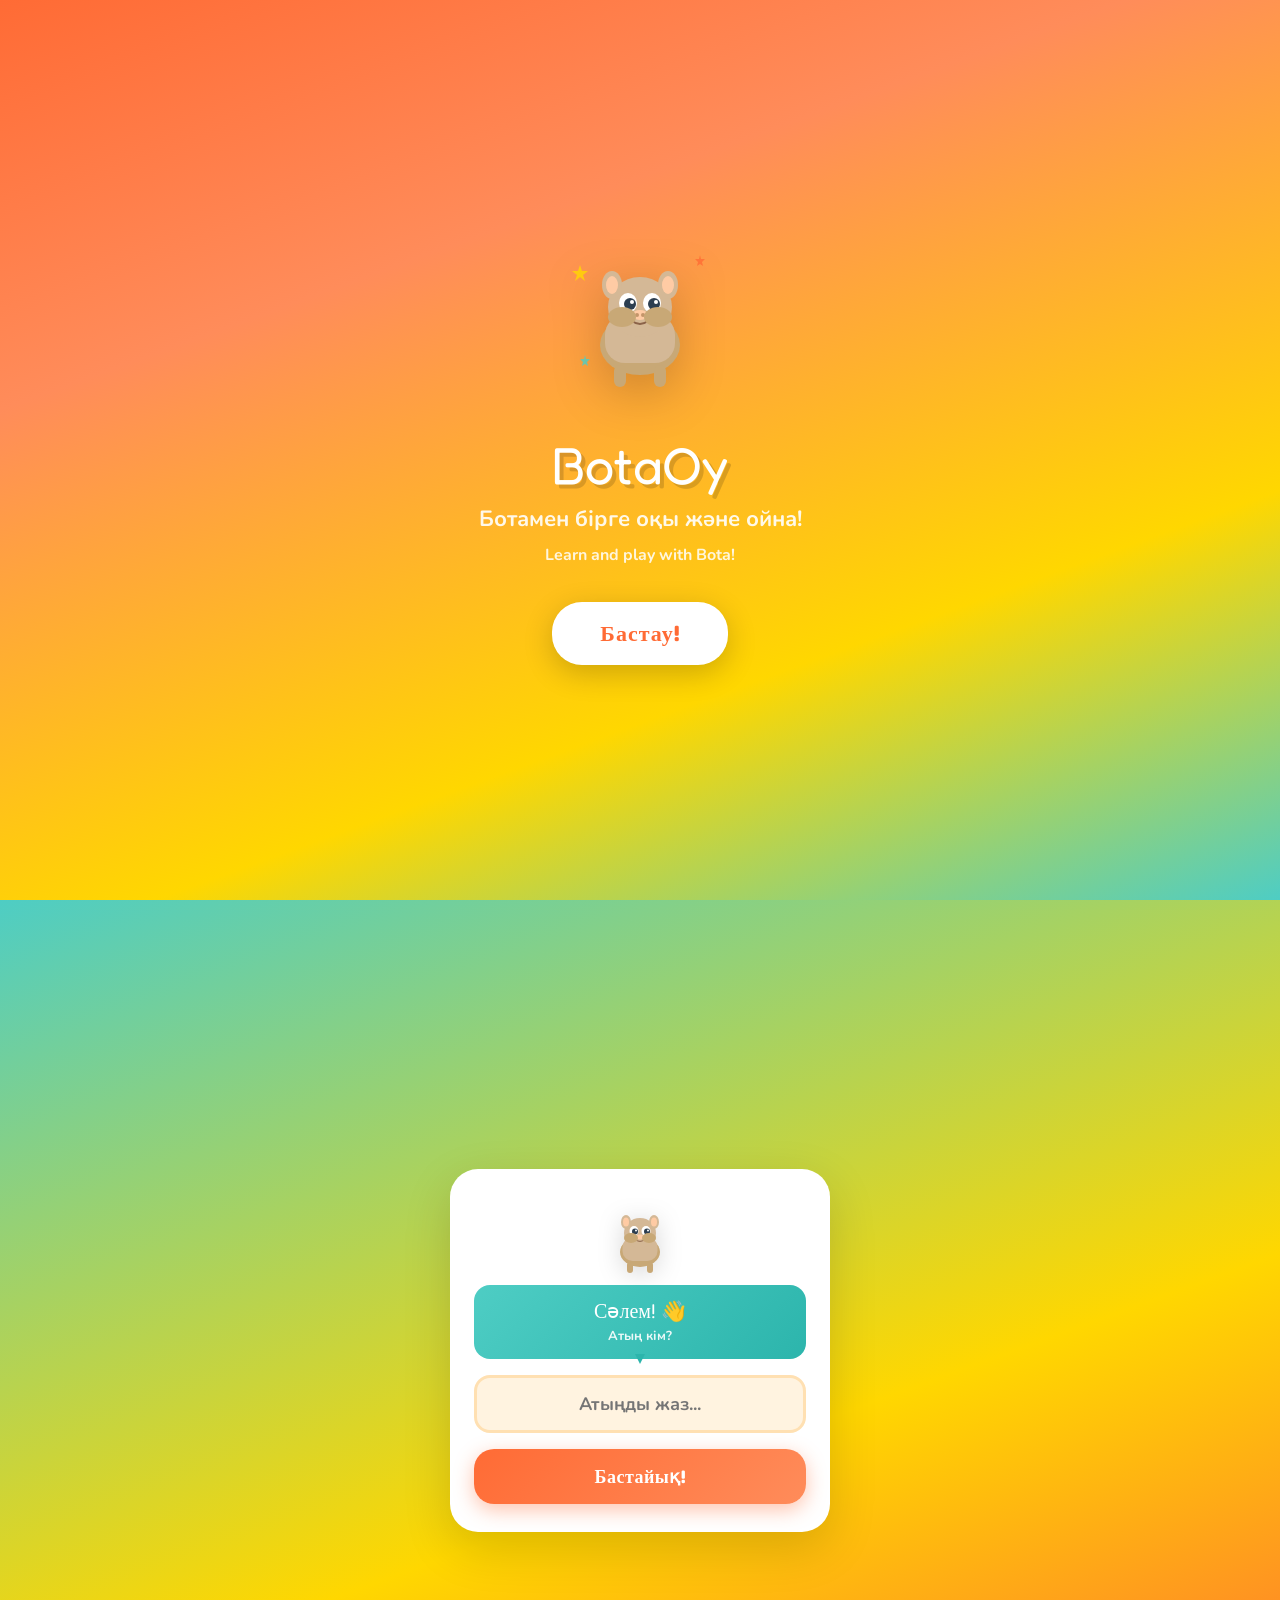
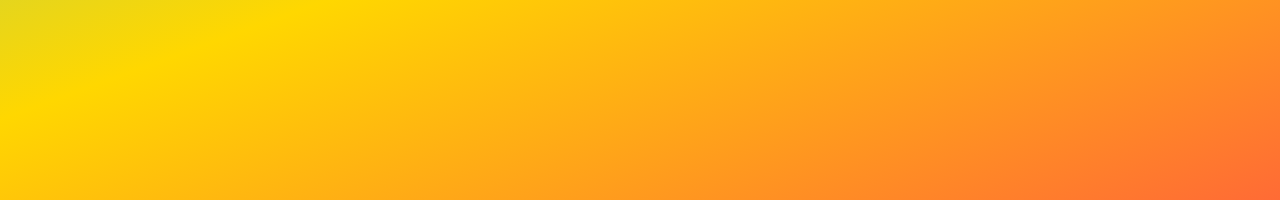
==== commit c6af7cf1: "ымввымм" ====
--- a/index.html
+++ b/index.html
@@ -820,16 +820,6 @@
   <div class="section-title" id="menu_title">Ойын таңда</div>
   <div class="section-sub" id="menu_sub">Ботакоин жина!</div>
   
-  <!-- Карта прогресса (кнопка-баннер) -->
-  <div onclick="switchPage('map');setActiveNav(null);scrollToTop()" style="background:linear-gradient(135deg,#2980B9,#4ECDC4);border-radius:20px;padding:16px 20px;margin-bottom:16px;display:flex;align-items:center;gap:14px;cursor:pointer;box-shadow:0 6px 20px rgba(41,128,185,0.3);transition:all 0.2s" onmouseover="this.style.transform='translateY(-2px)'" onmouseout="this.style.transform='translateY(0)'">
-    <div style="font-size:36px">🗺️</div>
-    <div>
-      <div style="font-family:'Fredoka One',cursive;font-size:18px;color:white" id="mapBtnTitle">Қазақстан картасы</div>
-      <div style="font-size:12px;color:rgba(255,255,255,0.85);font-weight:700" id="mapBtnSub">Облыстарды ашып, BotaCoin жина!</div>
-    </div>
-    <div style="margin-left:auto;color:white;font-size:22px">→</div>
-  </div>
-
   <div class="menu-grid">
     <div class="game-card color-1" onclick="openGame('memory')">
       <div class="game-icon-wrap" style="background:linear-gradient(135deg,#FFE8E0,#FFD0C0)">
@@ -876,55 +866,6 @@
   </div>
 </div>
 
-<!-- KAZAKHSTAN MAP PAGE -->
-<div class="page" id="page-map">
-  <button class="back-btn" onclick="switchPage('menu');setActiveNav(document.getElementById('nav-menu'));scrollToTop()">← <span id="back_map">Артқа</span></button>
-  <div class="section-title">🗺️ <span id="map_title">Қазақстан картасы</span></div>
-  <div class="section-sub" id="map_sub">Облысты таңдап, ашу туралы біліміңді кеңейт!</div>
-
-  <!-- Инфо о текущем регионе -->
-  <div style="background:linear-gradient(135deg,#FF6B35,#FF8C5A);border-radius:18px;padding:14px 18px;margin-bottom:16px;display:flex;align-items:center;gap:12px">
-    <div style="font-size:32px">🏠</div>
-    <div>
-      <div style="font-family:'Fredoka One',cursive;font-size:15px;color:white" id="homeRegionLabel">Туған өлке</div>
-      <div style="font-size:12px;color:rgba(255,255,255,0.85);font-weight:700" id="homeRegionName">-</div>
-    </div>
-    <div style="margin-left:auto">
-      <div style="background:rgba(255,255,255,0.25);border-radius:12px;padding:6px 12px;font-family:'Fredoka One',cursive;font-size:14px;color:white" id="homeRegionCoins">0 BC</div>
-    </div>
-  </div>
-
-  <!-- Интерактивная карта -->
-  <div style="background:white;border-radius:22px;padding:16px;box-shadow:0 4px 16px rgba(0,0,0,0.08);margin-bottom:16px">
-    <svg viewBox="0 0 520 340" width="100%" id="mapPageSvg" style="border-radius:12px">
-      <rect width="520" height="340" fill="#E3F2FD" rx="12"/>
-      <!-- Regions — color changes based on lock status -->
-      <path id="mp-aktobe" d="M60 60 L150 55 L160 130 L80 140 Z" fill="#4ECDC4" stroke="white" stroke-width="2" onclick="mapClickRegion('Актюбинская')" style="cursor:pointer"/>
-      <path id="mp-wko" d="M30 35 L120 30 L150 55 L60 60 L30 80 Z" fill="#27AE60" stroke="white" stroke-width="2" onclick="mapClickRegion('Западно-Казахстанская')" style="cursor:pointer"/>
-      <path id="mp-atyrau" d="M10 80 L60 60 L80 140 L20 130 Z" fill="#9B59B6" stroke="white" stroke-width="2" onclick="mapClickRegion('Атырауская')" style="cursor:pointer"/>
-      <path id="mp-mangistau" d="M10 130 L80 140 L70 200 L5 180 Z" fill="#E74C3C" stroke="white" stroke-width="2" onclick="mapClickRegion('Мангистауская')" style="cursor:pointer"/>
-      <path id="mp-kyzylorda" d="M80 140 L160 130 L180 210 L90 220 Z" fill="#F39C12" stroke="white" stroke-width="2" onclick="mapClickRegion('Кызылординская')" style="cursor:pointer"/>
-      <path id="mp-turkestan" d="M90 220 L180 210 L190 280 L85 270 Z" fill="#1ABC9C" stroke="white" stroke-width="2" onclick="mapClickRegion('Туркестанская')" style="cursor:pointer"/>
-      <path id="mp-zhambyl" d="M180 210 L260 200 L270 275 L190 280 Z" fill="#2980B9" stroke="white" stroke-width="2" onclick="mapClickRegion('Жамбылская')" style="cursor:pointer"/>
-      <path id="mp-almaty" d="M260 200 L340 190 L360 270 L270 275 Z" fill="#8E44AD" stroke="white" stroke-width="2" onclick="mapClickRegion('Алматинская')" style="cursor:pointer"/>
-      <path id="mp-zhetisu" d="M340 190 L400 185 L410 255 L360 270 Z" fill="#E67E22" stroke="white" stroke-width="2" onclick="mapClickRegion('Область Жетісу')" style="cursor:pointer"/>
-      <path id="mp-karagandy" d="M160 130 L280 120 L290 200 L180 210 Z" fill="#16A085" stroke="white" stroke-width="2" onclick="mapClickRegion('Карагандинская')" style="cursor:pointer"/>
-      <path id="mp-ulytau" d="M155 125 L175 200 L165 210 L90 215 L78 140 Z" fill="#D35400" stroke="white" stroke-width="2" onclick="mapClickRegion('Область Ұлытау')" style="cursor:pointer"/>
-      <path id="mp-pavlodar" d="M280 60 L380 55 L390 130 L290 130 Z" fill="#C0392B" stroke="white" stroke-width="2" onclick="mapClickRegion('Павлодарская')" style="cursor:pointer"/>
-      <path id="mp-eko" d="M380 55 L470 50 L480 170 L390 165 Z" fill="#7D3C98" stroke="white" stroke-width="2" onclick="mapClickRegion('Восточно-Казахстанская')" style="cursor:pointer"/>
-      <path id="mp-abay" d="M390 130 L480 130 L480 200 L400 195 Z" fill="#117A65" stroke="white" stroke-width="2" onclick="mapClickRegion('Область Абай')" style="cursor:pointer"/>
-      <path id="mp-akmola" d="M160 30 L280 25 L285 125 L165 125 Z" fill="#2471A3" stroke="white" stroke-width="2" onclick="mapClickRegion('Ақмолинская')" style="cursor:pointer"/>
-      <path id="mp-sko" d="M160 10 L280 10 L280 30 L160 30 Z" fill="#117864" stroke="white" stroke-width="2" onclick="mapClickRegion('Северо-Казахстанская')" style="cursor:pointer"/>
-      <path id="mp-kostanay" d="M120 10 L160 10 L160 130 L115 130 Z" fill="#884EA0" stroke="white" stroke-width="2" onclick="mapClickRegion('Костанайская')" style="cursor:pointer"/>
-      <!-- Астана маркер -->
-      <circle cx="210" cy="65" r="6" fill="#FFD700" stroke="#FF6B35" stroke-width="2"/>
-      <text x="218" y="62" font-size="9" fill="white" font-weight="bold">Астана</text>
-    </svg>
-  </div>
-
-  <!-- Список регионов -->
-  <div id="regionListCards"></div>
-</div>
 
 <!-- MEMORY -->
 <div class="page" id="page-memory">
@@ -1036,6 +977,14 @@
   <button class="big-btn" onclick="initSnake()" style="margin-top:8px" id="snakeStartBtn">Бастау</button>
 </div>
 
+<!-- DAILY TASKS -->
+<div class="page" id="page-daily">
+  <div class="section-title">📋 <span id="daily_page_title">Күнделікті тапсырмалар</span></div>
+  <div class="section-sub" id="daily_page_sub">Тапсырмаларды орындап, BotaCoin жина!</div>
+  <div id="dailyQuestContainer"></div>
+</div>
+
+
 <!-- SHOP -->
 <div class="page" id="page-shop">
   <div class="section-title" id="shop_title">Дүкен</div>
@@ -1355,7 +1304,8 @@
   completedRegions: [], // Полностью завершённые регионы
   regionProgress: {}, // { regionKey: { tasksToday: 0, lastDate: '', totalCompleted: 0 } }
   parentPin: '', screenTimeStart: null, totalScreenTime: 0,
-  dailyCoinsToday: 0, dailyDate: ''
+  dailyCoinsToday: 0, dailyDate: '',
+  dailyQuestProgress: {}, dailyQuestDate: ''
 };
 let currentLang = 'kk';
 let selectedAge = null;
@@ -3128,6 +3078,151 @@
   });
 }
 
+
+// ============================================================
+// DAILY TASKS PAGE
+// ============================================================
+const DAILY_QUESTS = [
+  {id:'q1', icon:'🃏', name:{kk:'Карта ойынын ойна',ru:'Сыграй в карточки',en:'Play Memory Game'}, target:1, game:'memory', reward:50},
+  {id:'q2', icon:'📚', name:{kk:'Тест тапсыр (5 сұрақ)',ru:'Ответь на 5 вопросов',en:'Answer 5 quiz questions'}, target:5, game:'quiz', reward:75},
+  {id:'q3', icon:'🧮', name:{kk:'Математика (3 есеп шеш)',ru:'Реши 3 задачи по математике',en:'Solve 3 math problems'}, target:3, game:'math', reward:60},
+  {id:'q4', icon:'🧩', name:{kk:'Пазлды шеш',ru:'Собери пазл',en:'Solve a puzzle'}, target:1, game:'puzzle', reward:80},
+  {id:'q5', icon:'🔤', name:{kk:'3 сөз тап',ru:'Угадай 3 слова',en:'Find 3 words'}, target:3, game:'word', reward:70},
+  {id:'q6', icon:'🐍', name:{kk:'Жылан ойынын ойна (5 жеу)',ru:'Съешь 5 едой в змейке',en:'Eat 5 food in Snake'}, target:5, game:'snake', reward:90},
+  {id:'q7', icon:'🎮', name:{kk:'Кез келген ойынды 3 рет ойна',ru:'Сыграй в любую игру 3 раза',en:'Play any game 3 times'}, target:3, game:'any', reward:100},
+];
+
+function getTodayStr2() { return new Date().toISOString().slice(0,10); }
+
+function getDailyProgress() {
+  const today = getTodayStr2();
+  if (!state.dailyQuestProgress || state.dailyQuestDate !== today) {
+    state.dailyQuestProgress = {};
+    state.dailyQuestDate = today;
+    save();
+  }
+  return state.dailyQuestProgress;
+}
+
+function renderDailyPage() {
+  const container = document.getElementById('dailyQuestContainer');
+  if (!container) return;
+  const progress = getDailyProgress();
+  const today = getTodayStr2();
+  const timeLeft = getTimeUntilMidnight();
+
+  // Update title
+  const titleEl = document.getElementById('daily_page_title');
+  const subEl = document.getElementById('daily_page_sub');
+  if (titleEl) titleEl.textContent = currentLang==='kk'?'Күнделікті тапсырмалар':currentLang==='ru'?'Ежедневные задания':'Daily Quests';
+  if (subEl) subEl.textContent = (currentLang==='kk'?'Жаңарады: ':currentLang==='ru'?'Обновление: ':'Resets in: ') + timeLeft;
+
+  const completedCount = DAILY_QUESTS.filter(q => (progress[q.id]||0) >= q.target).length;
+  const totalReward = DAILY_QUESTS.reduce((s,q) => s + q.reward, 0);
+  const earnedReward = DAILY_QUESTS.filter(q => (progress[q.id]||0) >= q.target).reduce((s,q) => s + q.reward, 0);
+
+  container.innerHTML = '';
+
+  // Summary card
+  const summary = document.createElement('div');
+  summary.style.cssText = 'background:linear-gradient(135deg,#FF6B35,#FF8C5A);border-radius:22px;padding:18px 20px;margin-bottom:16px;color:white;display:flex;align-items:center;justify-content:space-between;box-shadow:0 6px 20px rgba(255,107,53,0.35)';
+  summary.innerHTML = `
+    <div>
+      <div style="font-family:'Fredoka One',cursive;font-size:20px">${completedCount}/${DAILY_QUESTS.length} ${currentLang==='kk'?'орындалды':currentLang==='ru'?'выполнено':'done'}</div>
+      <div style="font-size:12px;opacity:0.9;font-weight:700;margin-top:2px">${currentLang==='kk'?'Жалпы сыйақы:':currentLang==='ru'?'Итого наград:':'Total reward:'} ${earnedReward}/${totalReward} BC</div>
+    </div>
+    <div style="font-size:42px">🏆</div>
+  `;
+  container.appendChild(summary);
+
+  // Progress bar
+  const pbWrap = document.createElement('div');
+  pbWrap.innerHTML = `<div class="progress-outer" style="margin-bottom:16px"><div class="progress-inner" style="width:${(completedCount/DAILY_QUESTS.length*100)}%"></div></div>`;
+  container.appendChild(pbWrap);
+
+  // Quest items section
+  const section = document.createElement('div');
+  section.className = 'daily-section';
+  const header = document.createElement('div');
+  header.className = 'daily-header';
+  header.innerHTML = `<div class="daily-title">${currentLang==='kk'?'🎯 Тапсырмалар':currentLang==='ru'?'🎯 Задания':'🎯 Quests'}</div><div class="daily-reset">${timeLeft}</div>`;
+  section.appendChild(header);
+
+  DAILY_QUESTS.forEach(q => {
+    const curr = progress[q.id] || 0;
+    const done = curr >= q.target;
+    const pct = Math.min(100, Math.round(curr/q.target*100));
+    const name = q.name[currentLang] || q.name.kk;
+    const item = document.createElement('div');
+    item.className = 'quest-item' + (done ? ' done' : '');
+    item.innerHTML = `
+      <div class="quest-icon">${q.icon}</div>
+      <div class="quest-info">
+        <div class="quest-name">${name}</div>
+        <div class="quest-reward">+${q.reward} BC</div>
+        <div class="quest-prog-bar"><div class="quest-prog-fill" style="width:${pct}%"></div></div>
+      </div>
+      <div class="quest-progress">
+        ${done
+          ? `<span class="quest-done-badge">✓</span>`
+          : `<span style="font-family:'Fredoka One',cursive;font-size:13px;color:var(--text2)">${curr}/${q.target}</span>`
+        }
+      </div>
+    `;
+    item.onclick = () => {
+      if (q.game !== 'any') { openGame(q.game); switchPage(q.game); setActiveNav(document.getElementById('nav-menu')); }
+      else { switchPage('menu'); setActiveNav(document.getElementById('nav-menu')); }
+    };
+    section.appendChild(item);
+  });
+  container.appendChild(section);
+}
+
+function getTimeUntilMidnight() {
+  const now = new Date();
+  const midnight = new Date(now);
+  midnight.setHours(24,0,0,0);
+  const diff = midnight - now;
+  const h = Math.floor(diff/3600000);
+  const m = Math.floor((diff%3600000)/60000);
+  return h + 'ч ' + m + 'м';
+}
+
+// Track quest progress — call after each game action
+function trackQuest(questId, amount) {
+  const progress = getDailyProgress();
+  const q = DAILY_QUESTS.find(x => x.id === questId);
+  if (!q) return;
+  const prev = progress[q.id] || 0;
+  if (prev >= q.target) return;
+  progress[q.id] = prev + (amount || 1);
+  state.dailyQuestProgress = progress;
+  save();
+  if (progress[q.id] >= q.target) {
+    addCoins(q.reward);
+    showToast('🎉 ' + (q.name[currentLang]||q.name.kk) + ' +' + q.reward + ' BC');
+    launchSmallConfetti();
+  }
+  // Update nav badge
+  updateDailyBadge();
+}
+
+function updateDailyBadge() {
+  const progress = getDailyProgress();
+  const incomplete = DAILY_QUESTS.filter(q => (progress[q.id]||0) < q.target).length;
+  const navDaily = document.getElementById('nav-daily');
+  if (navDaily) {
+    const existing = navDaily.querySelector('.daily-badge');
+    if (existing) existing.remove();
+    if (incomplete > 0) {
+      const badge = document.createElement('span');
+      badge.className = 'daily-badge';
+      badge.textContent = incomplete;
+      navDaily.querySelector('.nav-icon-wrap').appendChild(badge);
+    }
+  }
+}
+
 // ============================================================
 // INIT
 // ============================================================
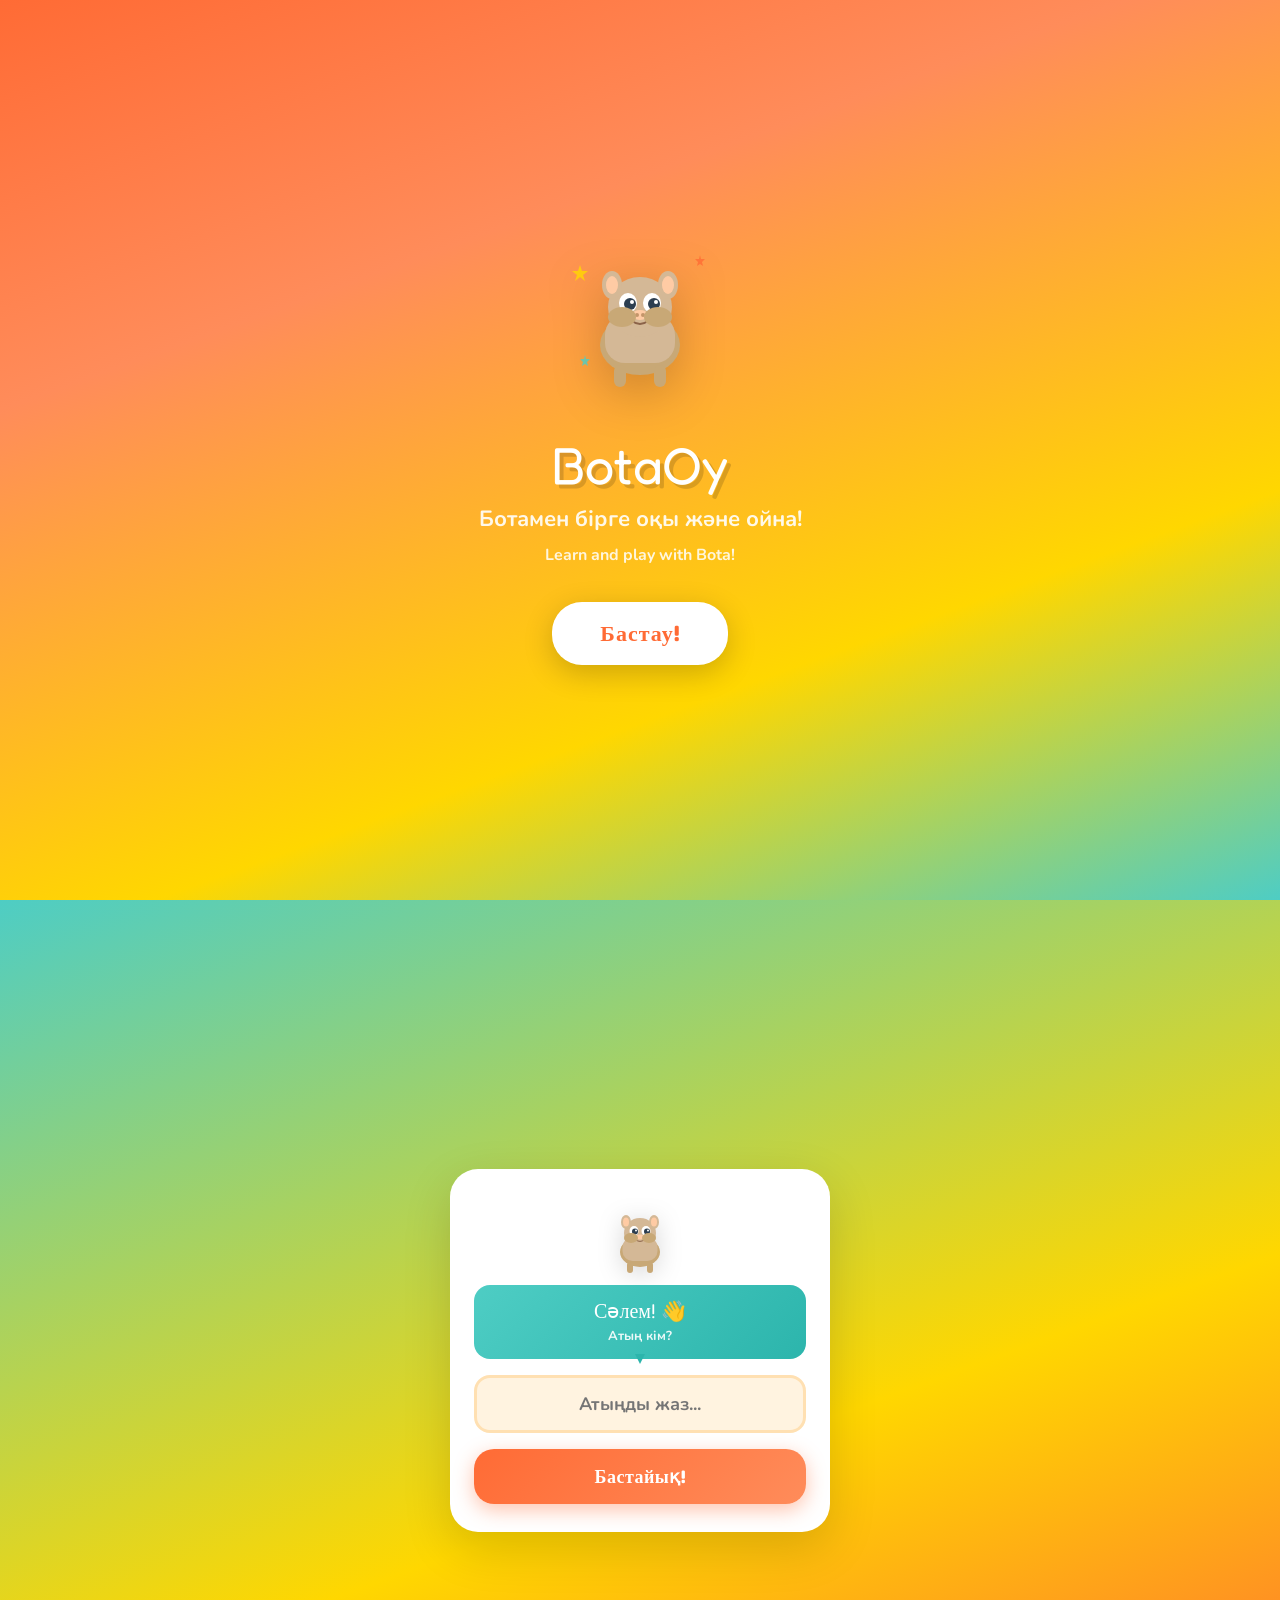
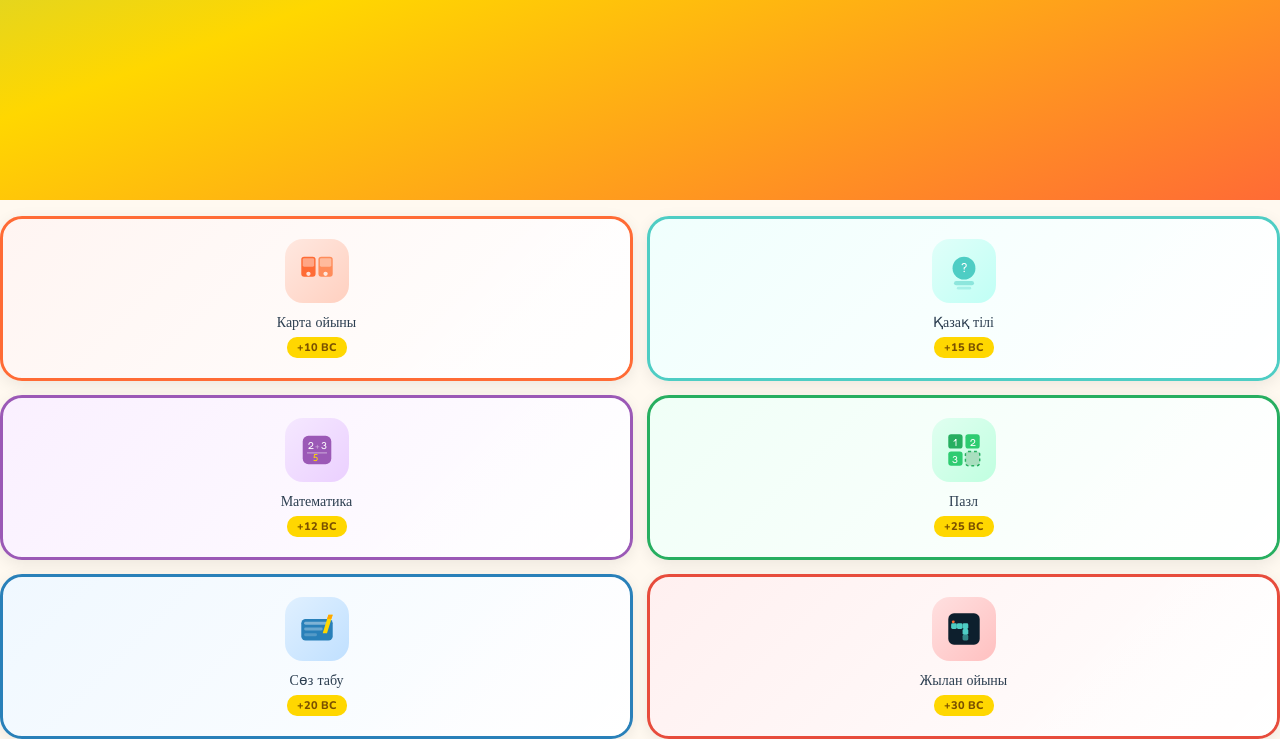
==== commit 8e1759b0: "pk=0[" ====
--- a/index.html
+++ b/index.html
@@ -5,544 +5,9 @@
 <meta name="viewport" content="width=device-width, initial-scale=1.0">
 <title>BotaOy — Баян Сұлу</title>
 <link href="https://fonts.googleapis.com/css2?family=Nunito:wght@400;600;700;800;900&family=Fredoka+One&display=swap" rel="stylesheet">
-<style>
-:root {
-  --bg: #FFF9F0;
-  --surface: #FFFFFF;
-  --surface2: #FFF3E0;
-  --primary: #FF6B35;
-  --primary2: #FF8C5A;
-  --secondary: #4ECDC4;
-  --secondary2: #7EDDD8;
-  --gold: #FFD700;
-  --gold2: #FFA500;
-  --purple: #9B59B6;
-  --purple2: #C39BD3;
-  --green: #27AE60;
-  --green2: #58D68D;
-  --blue: #2980B9;
-  --blue2: #5DADE2;
-  --red: #E74C3C;
-  --border: #FFE0B2;
-  --text: #2C3E50;
-  --text2: #7F8C8D;
-  --shadow: 0 4px 20px rgba(255,107,53,0.15);
-  --shadow2: 0 8px 32px rgba(255,107,53,0.25);
-  --legendary: #FFD700;
-  --epic: #9B59B6;
-  --rare: #2980B9;
-  --common: #95A5A6;
-}
-* { margin:0; padding:0; box-sizing:border-box; }
-body {
-  font-family: 'Nunito', sans-serif;
-  background: var(--bg);
-  color: var(--text);
-  min-height: 100vh;
-  overflow-x: hidden;
-}
-body::before {
-  content: '';
-  position: fixed;
-  inset: 0;
-  background:
-    radial-gradient(circle at 10% 20%, rgba(255,107,53,0.08) 0%, transparent 40%),
-    radial-gradient(circle at 90% 80%, rgba(78,205,196,0.08) 0%, transparent 40%),
-    radial-gradient(circle at 50% 50%, rgba(255,215,0,0.04) 0%, transparent 60%);
-  pointer-events: none;
-  z-index: 0;
-}
-.stars-bg { position: fixed; inset: 0; pointer-events: none; z-index: 0; overflow: hidden; }
-.star {
-  position: absolute; width: 8px; height: 8px; background: var(--gold);
-  clip-path: polygon(50% 0%,61% 35%,98% 35%,68% 57%,79% 91%,50% 70%,21% 91%,32% 57%,2% 35%,39% 35%);
-  animation: floatStar linear infinite; opacity: 0.4;
-}
-@keyframes floatStar {
-  0% { transform: translateY(100vh) rotate(0deg); opacity: 0; }
-  10% { opacity: 0.4; } 90% { opacity: 0.4; }
-  100% { transform: translateY(-100px) rotate(360deg); opacity: 0; }
-}
-.top-bar {
-  position: fixed; top: 0; left: 0; right: 0;
-  background: linear-gradient(135deg, var(--primary), var(--primary2));
-  padding: 12px 20px; display: flex; align-items: center; justify-content: space-between;
-  z-index: 99; box-shadow: 0 4px 20px rgba(255,107,53,0.4);
-}
-.logo-text { font-family: 'Fredoka One', cursive; font-size: 24px; color: white; text-shadow: 2px 2px 0px rgba(0,0,0,0.15); letter-spacing: 1px; }
-.logo-sub { font-size: 10px; color: rgba(255,255,255,0.8); display: block; margin-top: -2px; }
-.coin-pill {
-  background: rgba(255,255,255,0.25); border: 2px solid rgba(255,255,255,0.5);
-  border-radius: 30px; padding: 6px 14px; display: flex; align-items: center; gap: 6px; backdrop-filter: blur(10px);
-}
-.coin-star { width: 22px; height: 22px; }
-.coin-count { font-size: 16px; font-weight: 900; color: white; font-family: 'Fredoka One', cursive; }
-.lang-bar { position: fixed; top: 66px; right: 12px; display: flex; gap: 4px; z-index: 98; }
-.lang-btn {
-  background: white; border: 2px solid var(--border); border-radius: 10px;
-  padding: 4px 8px; font-size: 11px; font-weight: 800; cursor: pointer; transition: all 0.2s;
-  font-family: 'Nunito', sans-serif; color: var(--text2);
-}
-.lang-btn.active { background: var(--primary); border-color: var(--primary); color: white; }
-.page { display: none; padding: 130px 16px 100px; position: relative; z-index: 1; min-height: 100vh; }
-.page.active { display: block; }
-
-/* WELCOME */
-#page-welcome {
-  padding: 0; display: flex; flex-direction: column; align-items: center; justify-content: center;
-  min-height: 100vh; background: linear-gradient(160deg, #FF6B35 0%, #FF8C5A 30%, #FFD700 70%, #4ECDC4 100%); text-align: center;
-}
-#page-welcome.active { display: flex; }
-.welcome-hero { margin-bottom: 32px; animation: bounceIn 0.8s cubic-bezier(0.34,1.56,0.64,1); }
-@keyframes bounceIn { from { transform: scale(0.3) translateY(50px); opacity: 0; } to { transform: scale(1) translateY(0); opacity: 1; } }
-.welcome-title { font-family: 'Fredoka One', cursive; font-size: 52px; color: white; text-shadow: 4px 4px 0 rgba(0,0,0,0.15); margin-bottom: 8px; animation: slideDown 0.6s ease 0.2s both; }
-.welcome-sub { font-size: 18px; color: rgba(255,255,255,0.9); margin-bottom: 40px; font-weight: 700; animation: slideDown 0.6s ease 0.4s both; }
-@keyframes slideDown { from { opacity: 0; transform: translateY(-20px); } to { opacity: 1; transform: translateY(0); } }
-.welcome-btn {
-  background: white; color: var(--primary); border: none; border-radius: 30px; padding: 18px 48px;
-  font-size: 22px; font-weight: 900; font-family: 'Fredoka One', cursive; cursor: pointer;
-  box-shadow: 0 8px 30px rgba(0,0,0,0.2); transition: all 0.2s; animation: slideUp 0.6s ease 0.6s both; letter-spacing: 1px;
-}
-.welcome-btn:hover { transform: translateY(-4px) scale(1.05); box-shadow: 0 16px 40px rgba(0,0,0,0.25); }
-@keyframes slideUp { from { opacity: 0; transform: translateY(30px); } to { opacity: 1; transform: translateY(0); } }
-.cambot-svg { width: 160px; height: 160px; filter: drop-shadow(0 12px 24px rgba(0,0,0,0.2)); }
-
-/* ONBOARD */
-#page-onboard {
-  padding: 0; display: flex; flex-direction: column; align-items: center; justify-content: center;
-  min-height: 100vh; background: linear-gradient(160deg, #4ECDC4, #FFD700 60%, #FF6B35); text-align: center;
-  overflow-y: auto;
-}
-#page-onboard.active { display: flex; }
-.onboard-card { background: white; border-radius: 28px; padding: 28px 24px; max-width: 380px; width: 94%; box-shadow: 0 16px 48px rgba(0,0,0,0.15); margin: 20px 0; }
-.onboard-step { display: none; }
-.onboard-step.active { display: block; }
-.onboard-greeting { font-size: 20px; font-weight: 800; color: var(--secondary); margin-bottom: 8px; }
-
-/* Kazakhstan SVG Map */
-.kz-map-wrap { position: relative; margin: 0 auto 12px; cursor: pointer; }
-.kz-map-wrap svg path { transition: fill 0.2s, opacity 0.2s; cursor: pointer; }
-.kz-map-wrap svg path:hover { opacity: 0.8; }
-.kz-map-wrap svg path.region-selected { fill: #FF6B35 !important; }
-.kz-map-wrap svg path.region-locked { fill: #ccc !important; cursor: not-allowed; }
-.region-label { font-size: 12px; font-weight: 800; color: var(--text2); margin-top: 6px; min-height: 18px; }
-
-/* Region select dropdown */
-.region-select {
-  width: 100%; background: var(--surface2); border: 3px solid var(--border); border-radius: 16px;
-  padding: 12px 16px; font-size: 14px; font-family: 'Nunito', sans-serif; font-weight: 700;
-  color: var(--text); outline: none; margin-bottom: 14px; cursor: pointer;
-}
-.region-select:focus { border-color: var(--primary); }
-
-/* Profile preview */
-.profile-preview { background: linear-gradient(135deg, #FFF5F2, #FFE8E0); border-radius: 20px; padding: 16px; margin-bottom: 16px; }
-.profile-preview-row { display: flex; justify-content: space-between; align-items: center; margin-bottom: 8px; font-size: 13px; font-weight: 700; color: var(--text); }
-.profile-preview-row:last-child { margin-bottom: 0; }
-.onboard-title { font-family: 'Fredoka One', cursive; font-size: 26px; color: var(--primary); margin-bottom: 20px; }
-.fancy-input {
-  width: 100%; background: var(--surface2); border: 3px solid var(--border); border-radius: 16px;
-  padding: 14px 18px; font-size: 16px; font-family: 'Nunito', sans-serif; font-weight: 700;
-  color: var(--text); outline: none; transition: border-color 0.2s; margin-bottom: 16px;
-}
-.fancy-input:focus { border-color: var(--primary); }
-.age-grid { display: flex; gap: 8px; justify-content: center; flex-wrap: wrap; margin-bottom: 20px; }
-.age-btn {
-  width: 50px; height: 50px; border-radius: 14px; background: var(--surface2); border: 3px solid var(--border);
-  font-size: 18px; font-weight: 900; cursor: pointer; transition: all 0.2s; font-family: 'Fredoka One', cursive; color: var(--text);
-}
-.age-btn.selected { background: var(--primary); border-color: var(--primary); color: white; transform: scale(1.1); }
-.big-btn {
-  background: linear-gradient(135deg, var(--primary), var(--primary2)); border: none; border-radius: 20px;
-  padding: 16px 32px; font-size: 18px; font-weight: 900; color: white; cursor: pointer; width: 100%;
-  font-family: 'Fredoka One', cursive; box-shadow: 0 6px 20px rgba(255,107,53,0.4); transition: all 0.2s; letter-spacing: 0.5px;
-}
-.big-btn:hover { transform: translateY(-2px); box-shadow: 0 10px 28px rgba(255,107,53,0.5); }
-.big-btn:active { transform: translateY(0); }
-
-/* MENU */
-.section-title { font-family: 'Fredoka One', cursive; font-size: 24px; color: var(--text); margin-bottom: 4px; }
-.section-sub { font-size: 14px; color: var(--text2); margin-bottom: 20px; font-weight: 600; }
-.menu-grid { display: grid; grid-template-columns: 1fr 1fr; gap: 14px; margin-top: 16px; }
-.game-card {
-  background: white; border-radius: 22px; padding: 20px 14px; text-align: center; cursor: pointer;
-  transition: all 0.25s; box-shadow: 0 4px 16px rgba(0,0,0,0.08); border: 3px solid transparent;
-  position: relative; overflow: hidden;
-}
-.game-card::after { content: ''; position: absolute; inset: 0; background: linear-gradient(135deg, rgba(255,255,255,0) 60%, rgba(255,255,255,0.6)); }
-.game-card:hover { transform: translateY(-5px) scale(1.02); box-shadow: 0 12px 32px rgba(0,0,0,0.15); }
-.game-card.color-1 { border-color: #FF6B35; background: linear-gradient(135deg, #FFF5F2, white); }
-.game-card.color-2 { border-color: #4ECDC4; background: linear-gradient(135deg, #F0FFFD, white); }
-.game-card.color-3 { border-color: #9B59B6; background: linear-gradient(135deg, #FAF0FF, white); }
-.game-card.color-4 { border-color: #27AE60; background: linear-gradient(135deg, #F0FFF7, white); }
-.game-card.color-5 { border-color: #2980B9; background: linear-gradient(135deg, #F0F8FF, white); }
-.game-card.color-6 { border-color: #E74C3C; background: linear-gradient(135deg, #FFF0F0, white); }
-.game-icon-wrap { width: 64px; height: 64px; border-radius: 18px; margin: 0 auto 10px; display: flex; align-items: center; justify-content: center; }
-.game-title-card { font-family: 'Fredoka One', cursive; font-size: 14px; margin-bottom: 4px; color: var(--text); }
-.game-reward-tag { display: inline-block; background: var(--gold); color: #7a5000; font-size: 11px; font-weight: 800; padding: 3px 10px; border-radius: 10px; }
-
-/* GAME PAGES */
-.back-btn {
-  display: flex; align-items: center; gap: 8px; background: white; border: 2px solid var(--border);
-  border-radius: 14px; padding: 8px 16px; font-size: 14px; font-weight: 800; cursor: pointer;
-  margin-bottom: 16px; color: var(--text); font-family: 'Nunito', sans-serif; box-shadow: 0 2px 8px rgba(0,0,0,0.08);
-}
-.game-header {
-  background: white; border-radius: 20px; padding: 16px 20px; display: flex; justify-content: space-around;
-  margin-bottom: 20px; box-shadow: 0 4px 16px rgba(0,0,0,0.07);
-}
-.stat-chip { text-align: center; }
-.stat-num { font-family: 'Fredoka One', cursive; font-size: 24px; color: var(--primary); display: block; }
-.stat-lbl { font-size: 11px; color: var(--text2); font-weight: 700; }
-
-/* MEMORY */
-.memory-grid { display: grid; grid-template-columns: repeat(4,1fr); gap: 10px; max-width: 380px; margin: 0 auto; }
-.mem-card { aspect-ratio: 1; border-radius: 16px; cursor: pointer; transition: all 0.3s cubic-bezier(0.34,1.56,0.64,1); position: relative; transform-style: preserve-3d; }
-.mem-card-inner { width: 100%; height: 100%; position: relative; transform-style: preserve-3d; transition: transform 0.4s; border-radius: 16px; }
-.mem-card.flipped .mem-card-inner { transform: rotateY(180deg); }
-.mem-face { position: absolute; inset: 0; border-radius: 16px; display: flex; align-items: center; justify-content: center; backface-visibility: hidden; }
-.mem-back { background: linear-gradient(135deg, var(--secondary), var(--secondary2)); border: 3px solid rgba(255,255,255,0.5); }
-.mem-front { background: white; border: 3px solid var(--border); transform: rotateY(180deg); font-size: 28px; }
-.mem-card.matched .mem-front { background: linear-gradient(135deg, #ECFFF8, #D5F5E3); border-color: var(--green); animation: matchPop 0.4s cubic-bezier(0.34,1.56,0.64,1); }
-@keyframes matchPop { 0% { transform: rotateY(180deg) scale(0.8); } 60% { transform: rotateY(180deg) scale(1.15); } 100% { transform: rotateY(180deg) scale(1); } }
-
-/* QUIZ */
-.quiz-bubble { background: white; border-radius: 24px; padding: 24px; margin-bottom: 20px; box-shadow: 0 4px 20px rgba(0,0,0,0.08); position: relative; }
-.quiz-bubble::after { content: ''; position: absolute; bottom: -14px; left: 40px; border: 14px solid transparent; border-top: 14px solid white; }
-.quiz-q-text { font-size: 16px; font-weight: 800; line-height: 1.5; color: var(--text); }
-.quiz-options { margin-top: 20px; display: grid; gap: 10px; }
-.quiz-opt-btn {
-  background: white; border: 3px solid var(--border); border-radius: 16px; padding: 14px 18px;
-  font-size: 15px; font-weight: 700; cursor: pointer; text-align: left; transition: all 0.2s;
-  font-family: 'Nunito', sans-serif; color: var(--text); display: flex; align-items: center; gap: 12px;
-}
-.quiz-opt-btn:hover:not(:disabled) { border-color: var(--secondary); background: #F0FFFD; transform: translateX(4px); }
-.quiz-opt-letter { width: 30px; height: 30px; border-radius: 10px; background: var(--surface2); display: flex; align-items: center; justify-content: center; font-family: 'Fredoka One', cursive; font-size: 14px; flex-shrink: 0; }
-.quiz-opt-btn.correct { border-color: var(--green); background: linear-gradient(135deg, #ECFFF8, #D5F5E3); animation: correctShake 0.5s ease; }
-.quiz-opt-btn.correct .quiz-opt-letter { background: var(--green); color: white; }
-@keyframes correctShake { 0% { transform: scale(1); } 25% { transform: scale(1.06) translateX(4px); } 50% { transform: scale(1.06) translateX(-4px); } 75% { transform: scale(1.03); } 100% { transform: scale(1); } }
-.quiz-opt-btn.wrong { border-color: var(--red); background: linear-gradient(135deg, #FFF5F5, #FFE0E0); }
-.quiz-opt-btn.wrong .quiz-opt-letter { background: var(--red); color: white; }
-
-/* MATH */
-.math-box { background: white; border-radius: 28px; padding: 40px 24px; text-align: center; margin-bottom: 24px; box-shadow: 0 8px 32px rgba(0,0,0,0.08); border: 3px solid var(--border); }
-.math-expr { font-family: 'Fredoka One', cursive; font-size: 40px; color: var(--text); margin-bottom: 8px; }
-.math-streak-badge { display: inline-block; background: linear-gradient(135deg, var(--gold), var(--gold2)); color: #7a5000; font-size: 12px; font-weight: 800; padding: 4px 12px; border-radius: 12px; }
-.math-answers { display: grid; grid-template-columns: 1fr 1fr; gap: 12px; }
-.math-ans-btn {
-  background: white; border: 3px solid var(--border); border-radius: 20px; padding: 22px;
-  font-family: 'Fredoka One', cursive; font-size: 28px; cursor: pointer; transition: all 0.2s; color: var(--text);
-  box-shadow: 0 4px 12px rgba(0,0,0,0.06);
-}
-.math-ans-btn:hover:not(:disabled) { border-color: var(--secondary); background: #F0FFFD; transform: scale(1.05); }
-.math-ans-btn.correct { border-color: var(--green); background: linear-gradient(135deg, #ECFFF8, #D5F5E3); animation: bigPop 0.4s cubic-bezier(0.34,1.56,0.64,1); color: var(--green); }
-.math-ans-btn.wrong { border-color: var(--red); background: linear-gradient(135deg, #FFF5F5, #FFE0E0); animation: shake 0.3s ease; color: var(--red); }
-@keyframes bigPop { 0% { transform: scale(0.9); } 60% { transform: scale(1.15); } 100% { transform: scale(1); } }
-@keyframes shake { 0% { transform: translateX(0); } 20% { transform: translateX(-8px); } 40% { transform: translateX(8px); } 60% { transform: translateX(-5px); } 80% { transform: translateX(5px); } 100% { transform: translateX(0); } }
-
-/* PUZZLE */
-.puzzle-board { display: grid; gap: 6px; margin: 0 auto 20px; }
-.puzzle-board.size-3 { grid-template-columns: repeat(3,1fr); max-width: 300px; }
-.puzzle-board.size-4 { grid-template-columns: repeat(4,1fr); max-width: 360px; }
-.puzzle-board.size-5 { grid-template-columns: repeat(5,1fr); max-width: 400px; }
-.p-tile {
-  aspect-ratio: 1; background: white; border: 3px solid var(--border); border-radius: 14px;
-  display: flex; align-items: center; justify-content: center; font-family: 'Fredoka One', cursive;
-  font-size: 24px; color: var(--text); cursor: pointer; transition: all 0.15s; box-shadow: 0 3px 10px rgba(0,0,0,0.08);
-}
-.p-tile:hover:not(.empty) { border-color: var(--secondary); transform: scale(1.05); }
-.p-tile.empty { background: var(--surface2); border-style: dashed; cursor: default; box-shadow: none; }
-.p-tile.solved { background: linear-gradient(135deg, #ECFFF8, #D5F5E3); border-color: var(--green); color: var(--green); animation: solvedPop 0.4s ease; }
-@keyframes solvedPop { 0% { transform: scale(0.9); } 60% { transform: scale(1.1); } 100% { transform: scale(1); } }
-.puzzle-levels { display: flex; gap: 8px; justify-content: center; margin-bottom: 16px; }
-.level-btn { padding: 8px 18px; border-radius: 14px; border: 3px solid var(--border); background: white; font-size: 13px; font-weight: 800; cursor: pointer; transition: all 0.2s; font-family: 'Nunito', sans-serif; }
-.level-btn.active { background: linear-gradient(135deg, var(--secondary), var(--secondary2)); border-color: var(--secondary); color: white; }
-
-/* WORD GAME */
-.word-scramble-box { background: white; border-radius: 24px; padding: 28px 20px; text-align: center; margin-bottom: 20px; box-shadow: 0 6px 24px rgba(0,0,0,0.08); border: 3px solid var(--border); }
-.scrambled { font-family: 'Fredoka One', cursive; font-size: 36px; letter-spacing: 10px; color: var(--purple); margin-bottom: 10px; }
-.word-hint-txt { font-size: 13px; color: var(--text2); font-weight: 600; }
-.word-input {
-  width: 100%; background: white; border: 3px solid var(--border); border-radius: 18px;
-  padding: 16px 20px; font-size: 20px; font-family: 'Fredoka One', cursive; letter-spacing: 6px;
-  text-transform: uppercase; outline: none; margin-bottom: 12px; text-align: center;
-  transition: border-color 0.2s; color: var(--text); box-shadow: 0 4px 12px rgba(0,0,0,0.06);
-}
-.word-input:focus { border-color: var(--purple); }
-.word-input.correct-input { border-color: var(--green); background: #ECFFF8; animation: bigPop 0.4s ease; }
-
-/* SNAKE GAME */
-#page-snake { display: none; }
-#page-snake.active { display: block; }
-.snake-canvas-wrap { display: flex; justify-content: center; margin-bottom: 16px; }
-#snakeCanvas { border-radius: 16px; border: 4px solid var(--secondary); box-shadow: 0 8px 32px rgba(78,205,196,0.3); background: #0d1f2d; }
-.snake-controls { display: grid; grid-template-columns: repeat(3,1fr); gap: 8px; max-width: 220px; margin: 0 auto 16px; }
-.snake-btn {
-  background: white; border: 3px solid var(--secondary); border-radius: 14px; padding: 14px;
-  font-size: 22px; cursor: pointer; transition: all 0.15s; display: flex; align-items: center; justify-content: center;
-  box-shadow: 0 4px 12px rgba(0,0,0,0.08);
-}
-.snake-btn:active { transform: scale(0.92); background: var(--secondary); }
-.snake-info { display: flex; gap: 12px; justify-content: center; margin-bottom: 12px; }
-.snake-badge {
-  background: white; border-radius: 14px; padding: 8px 18px; font-family: 'Fredoka One', cursive;
-  font-size: 16px; box-shadow: 0 4px 12px rgba(0,0,0,0.07); border: 2px solid var(--border);
-}
-
-/* SHOP */
-.shop-tabs { display: flex; background: white; border-radius: 18px; padding: 5px; gap: 4px; margin-bottom: 20px; box-shadow: 0 4px 16px rgba(0,0,0,0.07); }
-.shop-tab { flex: 1; padding: 10px 6px; border: none; border-radius: 13px; font-size: 11px; font-weight: 800; cursor: pointer; transition: all 0.2s; font-family: 'Nunito', sans-serif; color: var(--text2); background: transparent; }
-.shop-tab.active { background: linear-gradient(135deg, var(--primary), var(--primary2)); color: white; box-shadow: 0 4px 12px rgba(255,107,53,0.3); }
-
-/* CASE CARDS */
-.case-card { background: white; border-radius: 22px; padding: 20px; display: flex; align-items: center; gap: 16px; cursor: pointer; transition: all 0.25s; box-shadow: 0 4px 16px rgba(0,0,0,0.08); border: 3px solid transparent; margin-bottom: 12px; }
-.case-card:hover { transform: translateY(-3px); box-shadow: 0 12px 32px rgba(0,0,0,0.12); }
-.case-card.bronze { border-color: #CD7F32; }
-.case-card.silver { border-color: #C0C0C0; }
-.case-card.gold-case { border-color: #FFD700; }
-.case-card.discount-case { border-color: #E91E8C; background: linear-gradient(135deg, #FFF0F8, white); }
-.case-icon-box { width: 72px; height: 72px; border-radius: 18px; display: flex; align-items: center; justify-content: center; flex-shrink: 0; }
-.case-icon-box.bronze-bg { background: linear-gradient(135deg, #CD7F32, #E8A45A); }
-.case-icon-box.silver-bg { background: linear-gradient(135deg, #7F8C8D, #BDC3C7); }
-.case-icon-box.gold-bg { background: linear-gradient(135deg, #F39C12, #FFD700); }
-.case-icon-box.discount-bg { background: linear-gradient(135deg, #E91E8C, #FF6B9D); }
-.case-name { font-family: 'Fredoka One', cursive; font-size: 17px; margin-bottom: 4px; }
-.case-desc { font-size: 12px; color: var(--text2); font-weight: 600; margin-bottom: 10px; }
-.odds-row { display: flex; gap: 5px; flex-wrap: wrap; }
-.odds-badge { font-size: 10px; font-weight: 800; padding: 3px 8px; border-radius: 8px; }
-.badge-common { background: rgba(149,165,166,0.2); color: var(--common); }
-.badge-rare { background: rgba(41,128,185,0.15); color: var(--blue); }
-.badge-epic { background: rgba(155,89,182,0.15); color: var(--purple); }
-.badge-legendary { background: rgba(255,215,0,0.2); color: #B8860B; }
-.case-price-tag { display: flex; align-items: center; gap: 4px; font-family: 'Fredoka One', cursive; font-size: 18px; color: #B8860B; white-space: nowrap; }
-
-/* DISCOUNT CASE REVEAL */
-.discount-reveal-grid { display: grid; grid-template-columns: repeat(4,1fr); gap: 8px; margin: 16px 0; }
-.discount-cell {
-  background: linear-gradient(135deg, #FFF0F8, #FFE0F0); border: 2px solid #E91E8C; border-radius: 12px;
-  padding: 10px 4px; text-align: center; font-size: 11px; font-weight: 800; color: #E91E8C;
-  display: flex; flex-direction: column; align-items: center; gap: 4px;
-}
-.discount-cell.empty-cell { background: #f5f5f5; border-color: #ddd; color: #aaa; }
-.discount-pct { font-family: 'Fredoka One', cursive; font-size: 18px; }
-
-/* ICONS SHOP */
-.icons-grid { display: grid; grid-template-columns: repeat(3,1fr); gap: 12px; }
-.icon-shop-item { background: white; border-radius: 18px; padding: 14px 8px; text-align: center; cursor: pointer; transition: all 0.2s; box-shadow: 0 3px 10px rgba(0,0,0,0.07); border: 3px solid transparent; }
-.icon-shop-item:hover { transform: translateY(-3px); box-shadow: 0 8px 24px rgba(0,0,0,0.12); }
-.icon-shop-item.owned-item { border-color: var(--green); }
-.icon-shop-item.equipped-item { border-color: var(--gold2); background: #FFFBEB; }
-.icon-shop-item.locked-item { opacity: 0.5; cursor: not-allowed; }
-.icon-svg-wrap { width: 56px; height: 56px; margin: 0 auto 8px; }
-.icon-shop-name { font-size: 11px; font-weight: 800; margin-bottom: 3px; }
-.icon-shop-rarity { font-size: 10px; font-weight: 800; margin-bottom: 5px; }
-.icon-shop-price { font-size: 12px; font-weight: 900; color: #B8860B; }
-
-/* PROMO */
-.promo-section { background: white; border-radius: 22px; padding: 24px; box-shadow: 0 4px 16px rgba(0,0,0,0.07); }
-.promo-title { font-family: 'Fredoka One', cursive; font-size: 18px; margin-bottom: 6px; color: var(--text); }
-.promo-desc { font-size: 13px; color: var(--text2); font-weight: 600; margin-bottom: 16px; }
-.promo-input { width: 100%; background: var(--surface2); border: 3px solid var(--border); border-radius: 14px; padding: 13px 16px; font-size: 15px; font-family: 'Fredoka One', cursive; letter-spacing: 3px; text-transform: uppercase; outline: none; margin-bottom: 10px; transition: border-color 0.2s; color: var(--text); }
-.promo-input:focus { border-color: var(--primary); }
-.promo-msg { padding: 12px 16px; border-radius: 12px; font-size: 13px; font-weight: 700; margin-top: 10px; display: none; }
-.promo-msg.ok { background: #ECFFF8; color: var(--green); display: block; }
-.promo-msg.fail { background: #FFF5F5; color: var(--red); display: block; }
-
-/* PROFILE */
-.profile-card { background: white; border-radius: 24px; padding: 28px 22px; text-align: center; margin-bottom: 16px; box-shadow: 0 6px 24px rgba(0,0,0,0.08); }
-.avatar-ring { width: 88px; height: 88px; border-radius: 50%; border: 4px solid var(--primary); display: flex; align-items: center; justify-content: center; margin: 0 auto 14px; background: var(--surface2); overflow: hidden; cursor: pointer; transition: transform 0.2s; }
-.avatar-ring:hover { transform: scale(1.05); }
-.profile-name-txt { font-family: 'Fredoka One', cursive; font-size: 22px; margin-bottom: 4px; }
-.profile-rank-txt { font-size: 13px; color: var(--gold2); font-weight: 800; margin-bottom: 16px; }
-.profile-stats { display: grid; grid-template-columns: repeat(3,1fr); gap: 10px; }
-.p-stat-card { background: var(--surface2); border-radius: 14px; padding: 12px 6px; }
-.p-stat-num { font-family: 'Fredoka One', cursive; font-size: 20px; color: var(--primary); }
-.p-stat-lbl { font-size: 10px; font-weight: 700; color: var(--text2); }
-.inv-section { background: white; border-radius: 22px; padding: 20px; box-shadow: 0 4px 16px rgba(0,0,0,0.07); margin-bottom: 14px; }
-.inv-title { font-family: 'Fredoka One', cursive; font-size: 16px; margin-bottom: 14px; }
-.inv-grid { display: grid; grid-template-columns: repeat(4,1fr); gap: 8px; }
-.inv-slot { aspect-ratio: 1; background: var(--surface2); border: 2px solid var(--border); border-radius: 12px; display: flex; align-items: center; justify-content: center; position: relative; }
-.rarity-dot { position: absolute; bottom: 3px; right: 3px; width: 7px; height: 7px; border-radius: 50%; }
-.dot-legendary { background: var(--legendary); }
-.dot-epic { background: var(--epic); }
-.dot-rare { background: var(--rare); }
-.dot-common { background: var(--common); }
-
-/* LEADERBOARD */
-.lb-card { background: white; border-radius: 22px; padding: 20px; box-shadow: 0 4px 16px rgba(0,0,0,0.08); }
-.lb-row { display: flex; align-items: center; gap: 14px; padding: 12px 10px; border-radius: 14px; margin-bottom: 6px; transition: background 0.2s; }
-.lb-row:hover { background: var(--surface2); }
-.lb-row.me { background: linear-gradient(135deg, #FFF5F2, #FFE8E0); border: 2px solid var(--primary); }
-.lb-rank { font-family: 'Fredoka One', cursive; font-size: 20px; width: 36px; text-align: center; }
-.lb-rank.gold-rank { color: #FFD700; }
-.lb-rank.silver-rank { color: #C0C0C0; }
-.lb-rank.bronze-rank { color: #CD7F32; }
-.lb-name { flex: 1; font-weight: 800; font-size: 15px; }
-.lb-score { font-family: 'Fredoka One', cursive; font-size: 16px; color: var(--primary); }
-.lb-avatar { width: 36px; height: 36px; border-radius: 50%; background: var(--surface2); display: flex; align-items: center; justify-content: center; font-size: 18px; border: 2px solid var(--border); overflow: hidden; }
-
-/* NAV */
-nav {
-  position: fixed; bottom: 0; left: 0; right: 0; background: white; border-top: 3px solid var(--border);
-  display: flex; justify-content: space-around; padding: 10px 0 16px; z-index: 100; box-shadow: 0 -4px 20px rgba(0,0,0,0.08);
-}
-.nav-btn { background: none; border: none; cursor: pointer; display: flex; flex-direction: column; align-items: center; gap: 3px; font-size: 10px; font-weight: 800; color: var(--text2); transition: color 0.2s; font-family: 'Nunito', sans-serif; padding: 4px 12px; }
-.nav-btn.active { color: var(--primary); }
-.nav-icon-wrap { width: 36px; height: 36px; border-radius: 12px; display: flex; align-items: center; justify-content: center; transition: all 0.2s; }
-.nav-btn.active .nav-icon-wrap { background: linear-gradient(135deg, var(--primary), var(--primary2)); }
-.nav-btn.active .nav-icon-wrap svg { stroke: white; }
-
-/* MODALS */
-.modal-overlay { position: fixed; inset: 0; background: rgba(0,0,0,0.6); backdrop-filter: blur(4px); z-index: 200; display: none; align-items: flex-end; justify-content: center; padding: 16px; }
-.modal-overlay.open { display: flex; }
-.modal-sheet { background: white; border-radius: 28px 28px 20px 20px; padding: 28px 24px 32px; width: 100%; max-width: 420px; animation: slideSheet 0.35s cubic-bezier(0.34,1.56,0.64,1); }
-@keyframes slideSheet { from { transform: translateY(100%); opacity: 0; } to { transform: translateY(0); opacity: 1; } }
-.modal-title { font-family: 'Fredoka One', cursive; font-size: 20px; text-align: center; margin-bottom: 20px; color: var(--text); }
-
-/* CASE ROULETTE */
-.roulette-track-wrap { overflow: hidden; border-radius: 16px; border: 4px solid var(--gold); position: relative; margin-bottom: 20px; background: var(--surface2); height: 100px; }
-.roulette-track-wrap::before,.roulette-track-wrap::after { content: ''; position: absolute; top: 0; bottom: 0; width: 60px; z-index: 2; }
-.roulette-track-wrap::before { left: 0; background: linear-gradient(to right, white, transparent); }
-.roulette-track-wrap::after { right: 0; background: linear-gradient(to left, white, transparent); }
-.roulette-pointer { position: absolute; top: 0; bottom: 0; left: 50%; transform: translateX(-50%); width: 4px; background: var(--red); z-index: 3; border-radius: 2px; }
-.roulette-pointer::before,.roulette-pointer::after { content: ''; position: absolute; left: 50%; transform: translateX(-50%); border-left: 8px solid transparent; border-right: 8px solid transparent; }
-.roulette-pointer::before { top: 0; border-top: 12px solid var(--red); }
-.roulette-pointer::after { bottom: 0; border-bottom: 12px solid var(--red); }
-.roulette-track { display: flex; align-items: center; height: 100%; gap: 8px; padding: 0 8px; will-change: transform; }
-.roulette-item { min-width: 80px; height: 80px; border-radius: 14px; display: flex; flex-direction: column; align-items: center; justify-content: center; gap: 4px; border: 3px solid transparent; flex-shrink: 0; }
-.roulette-item.rarity-common { background: rgba(149,165,166,0.1); border-color: var(--common); }
-.roulette-item.rarity-rare { background: rgba(41,128,185,0.1); border-color: var(--blue); }
-.roulette-item.rarity-epic { background: rgba(155,89,182,0.1); border-color: var(--purple); }
-.roulette-item.rarity-legendary { background: rgba(255,215,0,0.15); border-color: var(--gold); }
-.roulette-item-label { font-size: 9px; font-weight: 800; }
-
-/* WIN */
-.win-burst { text-align: center; padding: 10px 0; }
-.win-icon-big { font-size: 64px; margin-bottom: 8px; animation: bounceIn 0.5s cubic-bezier(0.34,1.56,0.64,1); display: block; }
-.win-title-big { font-family: 'Fredoka One', cursive; font-size: 28px; color: var(--primary); margin-bottom: 6px; }
-.win-coins-big { font-family: 'Fredoka One', cursive; font-size: 36px; color: var(--gold2); text-shadow: 0 2px 8px rgba(255,165,0,0.3); }
-
-/* CONFETTI */
-.confetti-wrap { position: fixed; inset: 0; pointer-events: none; z-index: 250; overflow: hidden; }
-.confetti-piece { position: absolute; top: -10px; width: 10px; height: 14px; opacity: 0; animation: confettiFall linear forwards; }
-@keyframes confettiFall { 0% { opacity: 1; transform: translateY(0) rotateZ(0deg) rotateX(0deg); } 100% { opacity: 0; transform: translateY(110vh) rotateZ(720deg) rotateX(360deg); } }
-
-/* COIN FLOAT */
-.coin-float { position: fixed; top: 70px; right: 24px; background: linear-gradient(135deg, var(--gold), var(--gold2)); color: #7a5000; font-weight: 900; font-size: 18px; font-family: 'Fredoka One', cursive; padding: 8px 18px; border-radius: 20px; z-index: 300; opacity: 0; pointer-events: none; box-shadow: 0 4px 16px rgba(255,165,0,0.4); }
-.coin-float.show { animation: coinPop 1.8s ease forwards; }
-@keyframes coinPop { 0% { opacity: 0; transform: translateY(0) scale(0.5); } 20% { opacity: 1; transform: translateY(0) scale(1.2); } 40% { opacity: 1; transform: translateY(-10px) scale(1); } 80% { opacity: 1; transform: translateY(-50px) scale(1); } 100% { opacity: 0; transform: translateY(-80px) scale(0.8); } }
-
-/* TOAST */
-.toast { position: fixed; bottom: 90px; left: 50%; transform: translateX(-50%); background: var(--text); color: white; border-radius: 20px; padding: 12px 22px; font-size: 13px; font-weight: 800; z-index: 400; opacity: 0; transition: opacity 0.3s; white-space: nowrap; pointer-events: none; }
-.toast.show { opacity: 1; }
-
-/* PROGRESS BAR */
-.progress-outer { background: var(--surface2); border-radius: 10px; height: 10px; margin-bottom: 16px; overflow: hidden; border: 2px solid var(--border); }
-.progress-inner { height: 100%; background: linear-gradient(90deg, var(--secondary), var(--secondary2)); border-radius: 10px; transition: width 0.4s; }
-
-/* AVATAR PICKER */
-.avatar-pick-grid { display: grid; grid-template-columns: repeat(4,1fr); gap: 8px; margin-bottom: 16px; }
-.avatar-pick-opt { aspect-ratio: 1; background: var(--surface2); border: 3px solid transparent; border-radius: 16px; display: flex; align-items: center; justify-content: center; cursor: pointer; transition: all 0.2s; }
-.avatar-pick-opt:hover { border-color: var(--primary); transform: scale(1.05); }
-.avatar-pick-opt.sel { border-color: var(--primary); background: #FFF5F2; transform: scale(1.05); }
-
-/* OUTLINE BTN */
-.outline-btn { background: transparent; border: 3px solid var(--border); border-radius: 16px; padding: 12px 20px; font-size: 14px; font-weight: 800; cursor: pointer; font-family: 'Nunito', sans-serif; transition: all 0.2s; color: var(--text); }
-.outline-btn:hover { border-color: var(--primary); color: var(--primary); }
-
-/* CAMBOT MINI / BOTA BOT */
-.bota-bot-wrap {
-  position: fixed; bottom: 80px; right: 16px; z-index: 150; cursor: pointer;
-  animation: botaBob 2s ease-in-out infinite;
-}
-@keyframes botaBob { 0%,100% { transform: translateY(0); } 50% { transform: translateY(-6px); } }
-.bota-speech {
-  position: fixed; bottom: 150px; right: 14px; background: white; border: 3px solid var(--secondary);
-  border-radius: 18px 18px 4px 18px; padding: 10px 14px; font-size: 13px; font-weight: 800;
-  color: var(--text); box-shadow: 0 4px 16px rgba(0,0,0,0.12); z-index: 151;
-  max-width: 180px; line-height: 1.4; display: none; animation: fadeInPop 0.3s ease;
-}
-.bota-speech.show { display: block; }
-@keyframes fadeInPop { from { opacity:0; transform:scale(0.8) translateY(10px); } to { opacity:1; transform:scale(1) translateY(0); } }
-.bota-speech::after { content:''; position:absolute; bottom:-12px; right:14px; border:6px solid transparent; border-top:6px solid var(--secondary); }
-
-/* DAILY QUESTS */
-.daily-section { background: white; border-radius: 22px; padding: 18px 16px; margin-bottom: 14px; box-shadow: 0 4px 16px rgba(0,0,0,0.08); }
-.daily-header { display: flex; align-items: center; justify-content: space-between; margin-bottom: 14px; }
-.daily-title { font-family: 'Fredoka One', cursive; font-size: 18px; color: var(--text); }
-.daily-reset { font-size: 11px; color: var(--text2); font-weight: 700; }
-.quest-item { display: flex; align-items: center; gap: 12px; padding: 12px; background: var(--surface2); border-radius: 14px; margin-bottom: 8px; border: 2px solid transparent; }
-.quest-item.done { border-color: var(--green); background: #ECFFF8; }
-.quest-item.locked-quest { opacity: 0.5; }
-.quest-icon { font-size: 26px; }
-.quest-info { flex: 1; }
-.quest-name { font-weight: 800; font-size: 13px; color: var(--text); }
-.quest-reward { font-size: 11px; color: var(--gold2); font-weight: 800; }
-.quest-progress { width: 60px; text-align: right; }
-.quest-prog-bar { background: #eee; border-radius: 6px; height: 6px; overflow: hidden; margin-top: 4px; }
-.quest-prog-fill { background: linear-gradient(90deg, var(--green), var(--green2)); height: 100%; border-radius: 6px; transition: width 0.3s; }
-.quest-done-badge { background: var(--green); color: white; font-size: 10px; font-weight: 900; padding: 3px 8px; border-radius: 8px; }
-
-/* REGION BONUS CARD */
-.region-bonus-card { background: linear-gradient(135deg, #f0fff8, white); border: 2px solid var(--green); border-radius: 18px; padding: 14px 16px; margin-bottom: 14px; }
-.region-bonus-title { font-family: 'Fredoka One', cursive; font-size: 15px; color: var(--green); margin-bottom: 4px; }
-.region-coins-display { font-family: 'Fredoka One', cursive; font-size: 28px; color: var(--gold2); }
-
-/* MINI QUEST / STORY */
-.story-scene { background: white; border-radius: 22px; padding: 24px; box-shadow: 0 6px 24px rgba(0,0,0,0.1); }
-.story-illustration { font-size: 80px; text-align: center; margin-bottom: 12px; animation: bounceIn 0.5s ease; }
-.story-text { font-size: 15px; font-weight: 700; line-height: 1.6; color: var(--text); margin-bottom: 20px; text-align: center; }
-.story-choices { display: grid; gap: 10px; }
-.story-choice-btn {
-  background: white; border: 3px solid var(--border); border-radius: 16px; padding: 14px 16px;
-  font-size: 14px; font-weight: 700; cursor: pointer; text-align: left; transition: all 0.2s;
-  font-family: 'Nunito', sans-serif; color: var(--text); display: flex; align-items: center; gap: 10px;
-}
-.story-choice-btn:hover { border-color: var(--secondary); background: #F0FFFD; transform: translateX(4px); }
-.story-choice-btn.chosen-correct { border-color: var(--green); background: #ECFFF8; }
-.story-choice-btn.chosen-wrong { border-color: var(--red); background: #FFF5F5; }
-.story-progress { display: flex; gap: 6px; justify-content: center; margin-bottom: 16px; }
-.story-dot { width: 10px; height: 10px; border-radius: 50%; background: var(--border); transition: background 0.3s; }
-.story-dot.done { background: var(--green); }
-.story-dot.active { background: var(--primary); }
-
-/* PARENT MODE */
-.parent-modal-content { }
-.parent-section { margin-bottom: 18px; }
-.parent-section-title { font-family: 'Fredoka One', cursive; font-size: 16px; color: var(--text); margin-bottom: 10px; }
-.timer-display { font-family: 'Fredoka One', cursive; font-size: 48px; color: var(--primary); text-align: center; }
-.progress-child { background: var(--surface2); border-radius: 18px; padding: 14px; }
-.progress-row { display: flex; justify-content: space-between; margin-bottom: 6px; font-size: 13px; font-weight: 700; }
-.pin-dots { display: flex; gap: 10px; justify-content: center; margin: 12px 0; }
-.pin-dot { width: 14px; height: 14px; border-radius: 50%; border: 3px solid var(--border); transition: all 0.2s; }
-.pin-dot.filled { background: var(--primary); border-color: var(--primary); }
-.pin-keypad { display: grid; grid-template-columns: repeat(3, 1fr); gap: 8px; margin-top: 10px; }
-.pin-key { background: var(--surface2); border: 2px solid var(--border); border-radius: 14px; padding: 16px; font-family: 'Fredoka One', cursive; font-size: 22px; cursor: pointer; transition: all 0.15s; text-align: center; }
-.pin-key:active { transform: scale(0.92); background: var(--primary); color: white; }
-
-/* LOCKED GAME OVERLAY */
-.game-card.locked-game { opacity: 0.6; cursor: not-allowed; position: relative; }
-.game-card.locked-game::before { content: '🔒'; position: absolute; top: 8px; right: 8px; font-size: 16px; z-index: 10; }
-.daily-badge { display: inline-block; background: var(--red); color: white; font-size: 9px; font-weight: 900; padding: 2px 6px; border-radius: 8px; margin-left: 4px; }
-.today-played-tag { display: inline-block; background: var(--green); color: white; font-size: 9px; font-weight: 900; padding: 2px 6px; border-radius: 8px; }
-
-/* REGION INFO PAGE */
-.region-info-card { background: white; border-radius: 22px; padding: 20px; box-shadow: 0 4px 16px rgba(0,0,0,0.08); margin-bottom: 12px; }
-.region-info-title { font-family: 'Fredoka One', cursive; font-size: 20px; color: var(--primary); margin-bottom: 4px; }
-.region-info-pop { font-size: 13px; color: var(--text2); font-weight: 700; margin-bottom: 12px; }
-.city-list { display: flex; flex-wrap: wrap; gap: 6px; margin-bottom: 10px; }
-.city-chip { background: var(--surface2); border: 2px solid var(--border); border-radius: 10px; padding: 4px 10px; font-size: 12px; font-weight: 800; }
-.fact-item { background: linear-gradient(135deg, #FFF9F0, white); border-left: 4px solid var(--gold); border-radius: 0 12px 12px 0; padding: 10px 12px; margin-bottom: 8px; font-size: 13px; font-weight: 700; line-height: 1.5; }
-
-@media (max-width: 360px) {
-  .menu-grid { grid-template-columns: 1fr 1fr; gap: 10px; }
-  .math-expr { font-size: 32px; }
-  .scrambled { font-size: 28px; }
-}
-</style>
+<link rel="stylesheet" href="style.css">
 </head>
 <body>
-
 <!-- STARS BG -->
 <div class="stars-bg" id="starsBg"></div>
 
@@ -820,6 +285,14 @@
   <div class="section-title" id="menu_title">Ойын таңда</div>
   <div class="section-sub" id="menu_sub">Ботакоин жина!</div>
   
+  <!-- Карта прогресса (кнопка-баннер) -->
+    <div>
+      <div style="font-family:'Fredoka One',cursive;font-size:18px;color:white" id="mapBtnTitle">Қазақстан картасы</div>
+      <div style="font-size:12px;color:rgba(255,255,255,0.85);font-weight:700" id="mapBtnSub">Облыстарды ашып, BotaCoin жина!</div>
+    </div>
+    <div style="margin-left:auto;color:white;font-size:22px">→</div>
+  </div>
+
   <div class="menu-grid">
     <div class="game-card color-1" onclick="openGame('memory')">
       <div class="game-icon-wrap" style="background:linear-gradient(135deg,#FFE8E0,#FFD0C0)">
@@ -866,6 +339,7 @@
   </div>
 </div>
 
+<!-- KAZAKHSTAN MAP PAGE -->
 
 <!-- MEMORY -->
 <div class="page" id="page-memory">
@@ -977,11 +451,11 @@
   <button class="big-btn" onclick="initSnake()" style="margin-top:8px" id="snakeStartBtn">Бастау</button>
 </div>
 
-<!-- DAILY TASKS -->
+<!-- DAILY TASKS PAGE -->
 <div class="page" id="page-daily">
-  <div class="section-title">📋 <span id="daily_page_title">Күнделікті тапсырмалар</span></div>
-  <div class="section-sub" id="daily_page_sub">Тапсырмаларды орындап, BotaCoin жина!</div>
-  <div id="dailyQuestContainer"></div>
+  <div class="section-title">📋 <span id="daily_title_txt">Күнделікті тапсырмалар</span></div>
+  <div class="section-sub" id="daily_sub_txt">Тапсырмаларды орындап, BotaCoin жина!</div>
+  <div id="dailyQuestContainer" style="padding-bottom:16px"></div>
 </div>
 
 
@@ -1290,1965 +764,6 @@
     <button class="big-btn" onclick="closeModal('regionInfoModal')" style="margin-top:16px">Жабу</button>
   </div>
 </div>
-
-<script>
-// ============================================================
-// STATE & SAVE
-// ============================================================
-let state = {
-  coins: 0, name: '', age: 9, avatarIdx: 0, inventory: [],
-  equippedIcon: null, gamesPlayed: 0, wins: 0, usedPromos: [], lang: 'kk',
-  snakeBest: 0, unlockedSecretAvatars: [],
-  homeRegion: '', // Домашний регион
-  unlockedRegions: [], // Открытые регионы
-  completedRegions: [], // Полностью завершённые регионы
-  regionProgress: {}, // { regionKey: { tasksToday: 0, lastDate: '', totalCompleted: 0 } }
-  parentPin: '', screenTimeStart: null, totalScreenTime: 0,
-  dailyCoinsToday: 0, dailyDate: '',
-  dailyQuestProgress: {}, dailyQuestDate: ''
-};
-let currentLang = 'kk';
-let selectedAge = null;
-let tempAvIdx = 0;
-
-function save() { try { localStorage.setItem('botaoy_v3', JSON.stringify(state)); } catch(e){} }
-function load() {
-  try {
-    const s = localStorage.getItem('botaoy_v3');
-    if (s) { state = {...state, ...JSON.parse(s)}; currentLang = state.lang || 'kk'; }
-  } catch(e){}
-}
-
-// ============================================================
-// TRANSLATIONS
-// ============================================================
-const T = {
-  kk: {
-    wt:'BotaOy', ws:'Ботамен бірге оқы және ойна!', wbtn:'Бастау!',
-    ob_title:'Атың кім?', ob_age_lbl:'Жасыңды таңда:', ob_btn:'Бастайық!',
-    menu_title:'Ойын таңда', menu_sub:'Ботакоин жина!',
-    gc1:'Карта ойыны',gc2:'Қазақ тілі',gc3:'Математика',gc4:'Пазл',gc5:'Сөз табу',gc6:'Жылан ойыны',
-    mem_title:'Карта ойыны', mem_sub:'Бірдей карталарды тауып жұпта',
-    ml_moves:'Қадам',ml_match:'Жұп',mem_restart:'Жаңадан',
-    quiz_title:'Қазақ тілі тесті',
-    math_title:'Математика',math_sub:'Дұрыс жауапты тап',
-    ml_score:'Ұпай',ml_streak:'Қатар',
-    puz_title:'Пазл',ml_pmoves:'Қадам',ml_ptime:'Сек',puz_restart:'Жаңадан',
-    word_title:'Сөз табу',word_sub:'Шатастырылған сөзді тап',
-    ml_correct:'Дұрыс',ml_skip:'Өткізу',
-    skip_btn:'Өткізу',submit_word:'Тексеру',
-    shop_title:'Дүкен',shop_sub:'Ботакоинмен сатып ал',
-    st1:'Кейстер',st2:'Иконкалар',st3:'Промокод',st4:'Рейтинг',
-    cn1:'Қола кейс',cd1:'Стандартты кейс',
-    cn2:'Күміс кейс',cd2:'Жақсы шанстар',
-    cn3:'Алтын кейс',cd3:'Ең жоғары шанс',
-    promo_title:'Промокод',promo_desc:'Промокодты енгіз және Ботакоин жина',
-    promo_btn:'Активтендіру',promo_list_title:'ПРОМОКОДТАР',
-    prof_title:'Менің профилім',prof_sub:'Менің статистикам',
-    ps_games:'Ойын',ps_wins:'Жеңіс',ps_items:'Зат',
-    inv_title:'Инвентарь',changename_btn:'Атымды өзгерту',
-    nm_title:'Атымды өзгерту',nm_cancel:'Бас тарту',nm_save:'Сақтау',
-    av_title:'Аватар таңда',av_cancel:'Бас тарту',av_save:'Сақтау',
-    win_ok:'Жарайды!',
-    nav1:'Басты',nav2:'Дүкен',nav3:'Профиль',
-    case_spinning:'Кейс ашылуда...',case_btn:'Алу!',
-    back_mem:'Артқа',back_quiz:'Артқа',back_math:'Артқа',back_puz:'Артқа',back_word:'Артқа',
-    lv1:'Оңай',lv2:'Орта',lv3:'Қиын',
-    rank0:'Жаңадан бастаушы',rank1:'Тәжірибелі',rank2:'Шебер',rank3:'Батыр',rank4:'Аңыз',
-    owned_lbl:'Меніңді',equip_lbl:'Тағу',equipped_lbl:'Тағылған',locked_lbl:'Жоқ',
-    toast_nocoins:'Ботакоин жетіспейді!',
-    toast_promo_ok:'+{n} BC есептелді!',toast_promo_fail:'Жарамсыз промокод',toast_promo_used:'Промокод бұрын пайдаланылды',
-    toast_icon_equip:' тағылды',toast_icon_buy:' сатып алынды!',toast_icon_locked:'Иконканы алдымен ашу керек!',
-    toast_wrong:'Қате жауап',toast_correct:'Дұрыс! ',
-    empty_inv:'Зат жоқ. Кейс аш!',
-    puzzle_solved:'Пазл шешілді!',
-    quiz_done:'Тест аяқталды!'
-  },
-  ru: {
-    wt:'BotaOy', ws:'Учись и играй вместе с Ботой!', wbtn:'Начать!',
-    ob_title:'Как тебя зовут?', ob_age_lbl:'Выбери возраст:', ob_btn:'Поехали!',
-    menu_title:'Выбери игру', menu_sub:'Зарабатывай Ботакоины!',
-    gc1:'Карточки',gc2:'Казахский',gc3:'Математика',gc4:'Пазл',gc5:'Слова',gc6:'Змейка',
-    mem_title:'Карточная игра', mem_sub:'Найди одинаковые карточки',
-    ml_moves:'Ходы',ml_match:'Пары',mem_restart:'Заново',
-    quiz_title:'Тест по казахскому',
-    math_title:'Математика',math_sub:'Найди правильный ответ',
-    ml_score:'Очки',ml_streak:'Серия',
-    puz_title:'Пазл',ml_pmoves:'Ходы',ml_ptime:'Сек',puz_restart:'Заново',
-    word_title:'Угадай слово',word_sub:'Разгадай перепутанное слово',
-    ml_correct:'Верно',ml_skip:'Пропуск',
-    skip_btn:'Пропустить',submit_word:'Проверить',
-    shop_title:'Магазин',shop_sub:'Трать Ботакоины',
-    st1:'Кейсы',st2:'Иконки',st3:'Промокод',st4:'Рейтинг',
-    cn1:'Бронзовый кейс',cd1:'Стандартный кейс',
-    cn2:'Серебряный кейс',cd2:'Хорошие шансы',
-    cn3:'Золотой кейс',cd3:'Максимальный шанс',
-    promo_title:'Промокод',promo_desc:'Введи промокод и получи Ботакоины',
-    promo_btn:'Активировать',promo_list_title:'ПРОМОКОДЫ',
-    prof_title:'Мой профиль',prof_sub:'Моя статистика',
-    ps_games:'Игры',ps_wins:'Победы',ps_items:'Предметы',
-    inv_title:'Инвентарь',changename_btn:'Изменить имя',
-    nm_title:'Изменить имя',nm_cancel:'Отмена',nm_save:'Сохранить',
-    av_title:'Выбрать аватар',av_cancel:'Отмена',av_save:'Сохранить',
-    win_ok:'Отлично!',
-    nav1:'Главная',nav2:'Магазин',nav3:'Профиль',
-    case_spinning:'Открываем кейс...',case_btn:'Забрать!',
-    back_mem:'Назад',back_quiz:'Назад',back_math:'Назад',back_puz:'Назад',back_word:'Назад',
-    lv1:'Легко',lv2:'Средне',lv3:'Сложно',
-    rank0:'Новичок',rank1:'Опытный',rank2:'Мастер',rank3:'Батыр',rank4:'Легенда',
-    owned_lbl:'Есть',equip_lbl:'Надеть',equipped_lbl:'Надето',locked_lbl:'Нет',
-    toast_nocoins:'Не хватает Ботакоинов!',
-    toast_promo_ok:'+{n} BC зачислено!',toast_promo_fail:'Неверный промокод',toast_promo_used:'Промокод уже использован',
-    toast_icon_equip:' надета',toast_icon_buy:' куплена!',toast_icon_locked:'Сначала получи иконку!',
-    toast_wrong:'Неверный ответ',toast_correct:'Верно! ',
-    empty_inv:'Нет предметов. Открой кейс!',
-    puzzle_solved:'Пазл собран!',
-    quiz_done:'Тест завершён!'
-  },
-  en: {
-    wt:'BotaOy', ws:'Learn and play with Bota!', wbtn:'Start!',
-    ob_title:'What\'s your name?', ob_age_lbl:'Choose your age:', ob_btn:'Let\'s go!',
-    menu_title:'Choose a game', menu_sub:'Earn Botacoins!',
-    gc1:'Memory Cards',gc2:'Kazakh',gc3:'Math',gc4:'Puzzle',gc5:'Word Finder',gc6:'Snake',
-    mem_title:'Memory Game', mem_sub:'Match the cards',
-    ml_moves:'Moves',ml_match:'Pairs',mem_restart:'Restart',
-    quiz_title:'Kazakh Language Quiz',
-    math_title:'Math',math_sub:'Find the correct answer',
-    ml_score:'Score',ml_streak:'Streak',
-    puz_title:'Puzzle',ml_pmoves:'Moves',ml_ptime:'Sec',puz_restart:'Restart',
-    word_title:'Word Finder',word_sub:'Unscramble the word',
-    ml_correct:'Correct',ml_skip:'Skips',
-    skip_btn:'Skip',submit_word:'Check',
-    shop_title:'Shop',shop_sub:'Spend your Botacoins',
-    st1:'Cases',st2:'Icons',st3:'Promo',st4:'Ranking',
-    cn1:'Bronze Case',cd1:'Standard case',
-    cn2:'Silver Case',cd2:'Better chances',
-    cn3:'Gold Case',cd3:'Highest chance',
-    promo_title:'Promo Code',promo_desc:'Enter a promo code and get Botacoins',
-    promo_btn:'Activate',promo_list_title:'PROMO CODES',
-    prof_title:'My Profile',prof_sub:'My statistics',
-    ps_games:'Games',ps_wins:'Wins',ps_items:'Items',
-    inv_title:'Inventory',changename_btn:'Change name',
-    nm_title:'Change name',nm_cancel:'Cancel',nm_save:'Save',
-    av_title:'Choose avatar',av_cancel:'Cancel',av_save:'Save',
-    win_ok:'Great!',
-    nav1:'Home',nav2:'Shop',nav3:'Profile',
-    case_spinning:'Opening case...',case_btn:'Collect!',
-    back_mem:'Back',back_quiz:'Back',back_math:'Back',back_puz:'Back',back_word:'Back',
-    lv1:'Easy',lv2:'Medium',lv3:'Hard',
-    rank0:'Beginner',rank1:'Experienced',rank2:'Master',rank3:'Batyr',rank4:'Legend',
-    owned_lbl:'Owned',equip_lbl:'Equip',equipped_lbl:'Equipped',locked_lbl:'Locked',
-    toast_nocoins:'Not enough Botacoins!',
-    toast_promo_ok:'+{n} BC added!',toast_promo_fail:'Invalid promo code',toast_promo_used:'Promo code already used',
-    toast_icon_equip:' equipped',toast_icon_buy:' purchased!',toast_icon_locked:'Get this icon first!',
-    toast_wrong:'Wrong answer',toast_correct:'Correct! ',
-    empty_inv:'No items. Open a case!',
-    puzzle_solved:'Puzzle solved!',
-    quiz_done:'Quiz complete!'
-  }
-};
-
-function t(key) { return (T[currentLang] || T.kk)[key] || key; }
-
-// ============================================================
-// REGION DATA — население и монеты
-// ============================================================
-const REGION_DATA = {
-  'Алматинская': { pop: 3852600, maxCoins: 3852, kk: 'Алматы обл.', ru: 'Алматинская обл.', en: 'Almaty Region',
-    cities: ['Алматы қаласы','Қапшағай','Талдықорған','Жаркент','Қасқелең'],
-    facts: ['Қазақстандағы ең үлкен облыс', 'Тянь-Шань таулары бар', 'Алматы – бұрынғы астана', 'Шарын каньоны бар'] },
-  'Туркестанская': { pop: 3410500, maxCoins: 3410, kk: 'Түркістан обл.', ru: 'Туркестанская обл.', en: 'Turkistan Region',
-    cities: ['Шымкент','Түркістан','Кентау','Арыс','Сарыағаш'],
-    facts: ['Қожа Ахмет Ясауи кесенесі бар', 'Ежелгі Жібек жолы өтеді', 'Ең жылы облыс', 'Шымкент – 3-ші үлкен қала'] },
-  'Ақмолинская': { pop: 2316500, maxCoins: 2316, kk: 'Ақмола обл.', ru: 'Акмолинская обл.', en: 'Akmola Region',
-    cities: ['Астана','Көкшетау','Степногорск','Атбасар'],
-    facts: ['Астана – Қазақстан астанасы', 'Боровое курорты бар', 'Дала мен орман аймағы'] },
-  'Жамбылская': { pop: 1222500, maxCoins: 1222, kk: 'Жамбыл обл.', ru: 'Жамбылская обл.', en: 'Zhambyl Region',
-    cities: ['Тараз','Шу','Қаратау','Жанатас'],
-    facts: ['Тараз – 2000 жылдық қала', 'Айша-бибі кесенесі бар', 'Фосфор өндірісі дамыған'] },
-  'Карагандинская': { pop: 1133900, maxCoins: 1133, kk: 'Қарағанды обл.', ru: 'Карагандинская обл.', en: 'Karaganda Region',
-    cities: ['Қарағанды','Теміртау','Балқаш','Жезқазған'],
-    facts: ['Балқаш көлі бар', 'Болат өндірісі орталығы', 'Дала жануарлары мекені'] },
-  'Актюбинская': { pop: 949600, maxCoins: 949, kk: 'Ақтөбе обл.', ru: 'Актюбинская обл.', en: 'Aktobe Region',
-    cities: ['Ақтөбе','Хромтау','Кандыағаш'],
-    facts: ['Мұнай мен газ байлығы', 'Хром кені бар', 'Батыс Қазақстан орталығы'] },
-  'Кызылординская': { pop: 846300, maxCoins: 846, kk: 'Қызылорда обл.', ru: 'Кызылординская обл.', en: 'Kyzylorda Region',
-    cities: ['Қызылорда','Байқоңыр','Арал'],
-    facts: ['Байқоңыр ғарыш айлағы бар', 'Сырдария өзені ағады', 'Күріш егіледі'] },
-  'Костанайская': { pop: 825500, maxCoins: 825, kk: 'Қостанай обл.', ru: 'Костанайская обл.', en: 'Kostanay Region',
-    cities: ['Қостанай','Рудный','Лисаков','Аркалық'],
-    facts: ['Темір кені байлығы', 'Астық амбары деп аталады', 'Тобыл өзені бар'] },
-  'Мангистауская': { pop: 805300, maxCoins: 805, kk: 'Маңғыстау обл.', ru: 'Мангистауская обл.', en: 'Mangistau Region',
-    cities: ['Ақтау','Жаңаөзен','Форт-Шевченко'],
-    facts: ['Каспий теңізі жағасында', 'Мұнай өндірісі', 'Бозжыра каньоны бар'] },
-  'Павлодарская': { pop: 751000, maxCoins: 751, kk: 'Павлодар обл.', ru: 'Павлодарская обл.', en: 'Pavlodar Region',
-    cities: ['Павлодар','Екібастұз','Ақсу'],
-    facts: ['Ертіс өзені жағасы', 'Көмір өндірісі', 'Баянауыл табиғат паркі'] },
-  'Восточно-Казахстанская': { pop: 723900, maxCoins: 723, kk: 'ШҚО', ru: 'Восточно-Казахстанская обл.', en: 'East Kazakhstan Region',
-    cities: ['Өскемен','Семей','Риддер','Аягөз'],
-    facts: ['Алтай таулары бар', 'Ертіс өзенінің бастауы', 'Абай Құнанбаев мекені'] },
-  'Атырауская': { pop: 710800, maxCoins: 710, kk: 'Атырау обл.', ru: 'Атырауская обл.', en: 'Atyrau Region',
-    cities: ['Атырау','Қарабалық'],
-    facts: ['Каспий теңізінде мұнай', 'Жайық өзені ағады', 'Европа мен Азияның шекарасы'] },
-  'Западно-Казахстанская': { pop: 696000, maxCoins: 696, kk: 'БҚО', ru: 'Западно-Казахстанская обл.', en: 'West Kazakhstan Region',
-    cities: ['Орал','Ақсай'],
-    facts: ['Жайық өзенінде балық', 'Пугачёв тарихи орны', 'Атырау мен Ресейге жақын'] },
-  'Область Жетісу': { pop: 694400, maxCoins: 694, kk: 'Жетісу обл.', ru: 'Область Жетісу', en: 'Zhetysu Region',
-    cities: ['Талдықорған','Текелі','Сарқан','Ескелді'],
-    facts: ['«Жеті су» — жеті өзен', 'Жоңғар Алатауы', 'Алма өсіретін жер'] },
-  'Область Абай': { pop: 602800, maxCoins: 602, kk: 'Абай обл.', ru: 'Область Абай', en: 'Abai Region',
-    cities: ['Семей','Аягөз','Шарбақты'],
-    facts: ['Ұлы Абайдың туған жері', 'Семей ядролық сынақ алаңы болған', 'Дала мен тау аралығы'] },
-  'Северо-Казахстанская': { pop: 522100, maxCoins: 522, kk: 'СҚО', ru: 'Северо-Казахстанская обл.', en: 'North Kazakhstan Region',
-    cities: ['Петропавл','Мамлют'],
-    facts: ['Сибирьге жақын', 'Астық дақылдары', 'Ишим өзені ағады'] },
-  'Область Ұлытау': { pop: 221300, maxCoins: 221, kk: 'Ұлытау обл.', ru: 'Область Улытау', en: 'Ulytau Region',
-    cities: ['Жезқазған','Ұлытау','Сатпаев'],
-    facts: ['Ұлытау — Қазақстанның жүрегі', 'Ханның тарихи ордасы', 'Алаша хан кесенесі'] }
-};
-
-// Нормализация ключей регионов
-function normalizeRegion(r) {
-  const map = {
-    'Ақмолинская': 'Ақмолинская', 'Акмолинская':'Ақмолинская',
-    'Алматинская':'Алматинская', 'Атырауская':'Атырауская',
-    'Актюбинская':'Актюбинская', 'Восточно-Казахстанская':'Восточно-Казахстанская',
-    'Жамбылская':'Жамбылская', 'Западно-Казахстанская':'Западно-Казахстанская',
-    'Карагандинская':'Карагандинская', 'Костанайская':'Костанайская',
-    'Кызылординская':'Кызылординская', 'Мангистауская':'Мангистауская',
-    'Павлодарская':'Павлодарская', 'Северо-Казахстанская':'Северо-Казахстанская',
-    'Туркестанская':'Туркестанская', 'Область Жетісу':'Область Жетісу',
-    'Область Абай':'Область Абай', 'Область Ұлытау':'Область Ұлытау'
-  };
-  return map[r] || r;
-}
-
-function getRegionMaxCoins(region) {
-  const r = REGION_DATA[normalizeRegion(region)];
-  return r ? r.maxCoins : 100;
-}
-
-// 20% ежедневный лимит по региону
-function getDailyLimit(region) {
-  return Math.floor(getRegionMaxCoins(region) * 0.20);
-}
-
-function getTodayStr() {
-  return new Date().toISOString().slice(0,10);
-}
-
-function getRegionCoinsToday(region) {
-  const k = normalizeRegion(region);
-  const rp = state.regionProgress[k] || {};
-  if (rp.lastDate !== getTodayStr()) return 0;
-  return rp.coinsToday || 0;
-}
-
-function addRegionCoins(region, n) {
-  const k = normalizeRegion(region);
-  if (!state.regionProgress[k]) state.regionProgress[k] = {};
-  const rp = state.regionProgress[k];
-  const today = getTodayStr();
-  if (rp.lastDate !== today) { rp.coinsToday = 0; rp.lastDate = today; }
-  const limit = getDailyLimit(region);
-  const already = rp.coinsToday || 0;
-  const canAdd = Math.max(0, limit - already);
-  const actual = Math.min(n, canAdd);
-  if (actual <= 0) { showToast(currentLang==='kk'?'Бүгінгі лимит толды! ⏰':currentLang==='ru'?'Дневной лимит исчерпан! ⏰':'Daily limit reached! ⏰'); return 0; }
-  rp.coinsToday = already + actual;
-  save();
-  addCoins(actual);
-  if (actual < n) showToast(currentLang==='kk'?'Лимит: +'+actual+' BC ғана':currentLang==='ru'?'Лимит: только +'+actual+' BC':'Limit: only +'+actual+' BC');
-  return actual;
-}
-
-// Определение языка системы
-function detectSystemLang() {
-  const sysLang = (navigator.language || navigator.userLanguage || 'kk').toLowerCase();
-  if (sysLang.startsWith('ru')) return 'ru';
-  if (sysLang.startsWith('en')) return 'en';
-  return 'kk'; // По умолчанию казахский
-}
-
-function applySystemLangGreeting() {
-  const sysLang = detectSystemLang();
-  const greetings = { kk: 'Қалайсың! 🐪', ru: 'Привет! 🐪', en: 'Hello! 🐪' };
-  const wsub = { kk: 'Ботамен бірге оқы және ойна!', ru: 'Учись и играй вместе с Ботой!', en: 'Learn and play with Bota!' };
-  const el = document.getElementById('ws');
-  if (el) el.textContent = greetings[sysLang] || greetings.kk;
-  const el2 = document.getElementById('wsub2');
-  if (el2) el2.textContent = wsub[sysLang] || wsub.kk;
-}
-
-function applyLang() {
-  const keys = Object.keys(T.kk);
-  keys.forEach(k => { const el = document.getElementById(k); if (el) el.textContent = t(k); });
-  ['lv1','lv2','lv3'].forEach(id => { const el = document.getElementById(id); if (el) el.textContent = t(id); });
-  // Nav5 (Parent)
-  const nav5 = document.getElementById('nav5');
-  if (nav5) nav5.textContent = currentLang==='kk'?'Ата-ана':currentLang==='ru'?'Родитель':'Parent';
-}
-
-function scrollToTop() {
-  window.scrollTo({ top: 0, behavior: 'smooth' });
-}
-
-function setLang(lang, btn) {
-  currentLang = lang; state.lang = lang; save();
-  document.querySelectorAll('.lang-btn').forEach(b => b.classList.remove('active'));
-  btn.classList.add('active');
-  applyLang(); renderPromoList();
-}
-
-// ============================================================
-// UTILS
-// ============================================================
-function addCoins(n) {
-  state.coins += n; save();
-  document.getElementById('coinDisplay').textContent = state.coins;
-  showCoinFloat(n); updateLeaderboard();
-}
-
-function showCoinFloat(n) {
-  const el = document.getElementById('coinFloat');
-  el.textContent = '+' + n + ' BC';
-  el.classList.remove('show'); void el.offsetWidth; el.classList.add('show');
-}
-
-// Похвалы от боты
-const BOTA_PRAISES = [
-  'Жарайсың! 🌟','Өте жақсы! 🎉','Керемет! ✨','Тамаша! 🏆','Сен ең жақсысың! 💪',
-  'Адемі! 🌈','Жасадың! 🎊','Суперсің! 🚀','Жарайсың, батыр! ⭐','Мықтысың! 🔥'
-];
-let botaSpeechTimeout;
-function showBotaPraise() {
-  const el = document.getElementById('botaSpeech');
-  el.textContent = BOTA_PRAISES[Math.floor(Math.random()*BOTA_PRAISES.length)];
-  el.classList.add('show');
-  clearTimeout(botaSpeechTimeout);
-  botaSpeechTimeout = setTimeout(() => el.classList.remove('show'), 2800);
-}
-function toggleBotaSpeech() {
-  const el = document.getElementById('botaSpeech');
-  if (el.classList.contains('show')) { el.classList.remove('show'); } else { showBotaPraise(); }
-}
-
-function showToast(msg) {
-  const el = document.getElementById('toast');
-  el.textContent = msg; el.classList.add('show');
-  setTimeout(() => el.classList.remove('show'), 2200);
-}
-
-function closeModal(id) { document.getElementById(id).classList.remove('open'); }
-
-function showWin(title, msg, coins, emoji='🏆') {
-  document.getElementById('winEmoji').textContent = emoji;
-  document.getElementById('winTitle').textContent = title;
-  document.getElementById('winMsg').textContent = msg;
-  document.getElementById('winCoinsDisp').textContent = '+' + coins + ' BC';
-  document.getElementById('win_ok').textContent = t('win_ok');
-  document.getElementById('winModal').classList.add('open');
-  addCoins(coins); state.wins++; state.gamesPlayed++; save();
-  launchConfetti(); showBotaPraise();
-}
-
-function launchConfetti() {
-  const wrap = document.getElementById('confettiWrap');
-  wrap.innerHTML = '';
-  const colors = ['#FF6B35','#4ECDC4','#FFD700','#9B59B6','#27AE60','#FF69B4','#2980B9'];
-  for (let i = 0; i < 50; i++) {
-    const p = document.createElement('div');
-    p.className = 'confetti-piece';
-    p.style.left = Math.random() * 100 + 'vw';
-    p.style.background = colors[Math.floor(Math.random() * colors.length)];
-    p.style.width = (8 + Math.random() * 8) + 'px';
-    p.style.height = (12 + Math.random() * 12) + 'px';
-    p.style.borderRadius = Math.random() > 0.5 ? '50%' : '2px';
-    p.style.animationDuration = (1.5 + Math.random() * 2) + 's';
-    p.style.animationDelay = Math.random() * 0.5 + 's';
-    wrap.appendChild(p); setTimeout(() => p.remove(), 4000);
-  }
-}
-
-function launchSmallConfetti() {
-  const wrap = document.getElementById('confettiWrap');
-  const colors = ['#FF6B35','#4ECDC4','#FFD700'];
-  for (let i = 0; i < 20; i++) {
-    const p = document.createElement('div');
-    p.className = 'confetti-piece';
-    p.style.left = (30 + Math.random() * 40) + 'vw';
-    p.style.background = colors[i%3];
-    p.style.width = p.style.height = '8px';
-    p.style.borderRadius = '50%';
-    p.style.animationDuration = (1 + Math.random()) + 's';
-    wrap.appendChild(p); setTimeout(() => p.remove(), 2000);
-  }
-}
-
-// ============================================================
-// NAVIGATION
-// ============================================================
-function switchPage(name) {
-  document.querySelectorAll('.page').forEach(p => p.classList.remove('active'));
-  document.getElementById('page-' + name).classList.add('active');
-}
-
-function setActiveNav(btn) {
-  document.querySelectorAll('.nav-btn').forEach(b => b.classList.remove('active'));
-  btn.classList.add('active');
-}
-
-function openGame(name) {
-  switchPage(name);
-  state.gamesPlayed++; save();
-  if (name === 'memory') initMemory();
-  if (name === 'quiz') initQuiz();
-  if (name === 'math') { mathScore=0; mathStreak=0; mathEarned=0; updateMathUI(); genMath(); }
-  if (name === 'puzzle') initPuzzle();
-  if (name === 'word') initWord();
-  if (name === 'snake') initSnake();
-}
-
-function goBack() { if (snakeLoop) stopSnake(); switchPage('menu'); }
-
-function goToOnboard() {
-  document.querySelectorAll('.page').forEach(p => p.classList.remove('active'));
-  document.getElementById('page-onboard').classList.add('active');
-  // Reset to step 1
-  document.querySelectorAll('.onboard-step').forEach(s => s.classList.remove('active'));
-  document.getElementById('onboard-step1').classList.add('active');
-}
-
-// Старая функция для совместимости
-function backToStep1() { backToStep1Onboard(); }
-
-// ============================================================
-// WELCOME & ONBOARD
-// ============================================================
-function selectAge(age, btn) {
-  selectedAge = age;
-  document.querySelectorAll('.age-btn').forEach(b => b.classList.remove('selected'));
-  btn.classList.add('selected');
-}
-
-// ============================================================
-// WELCOME & ONBOARD — 3-шаговый диалог с маскотом
-// ============================================================
-function selectAge(age, btn) {
-  selectedAge = age;
-  document.querySelectorAll('.age-btn').forEach(b => b.classList.remove('selected'));
-  btn.classList.add('selected');
-}
-
-function backToStep1Onboard() {
-  document.querySelectorAll('.onboard-step').forEach(s => s.classList.remove('active'));
-  document.getElementById('onboard-step1').classList.add('active');
-}
-
-function backToAgeStep() {
-  document.querySelectorAll('.onboard-step').forEach(s => s.classList.remove('active'));
-  document.getElementById('onboard-step2-age').classList.add('active');
-}
-
-// ШАГ 1 → ШАГ 2: получили имя, спрашиваем возраст
-function goToOnboardStep2() {
-  const name = document.getElementById('nameInputOnb').value.trim();
-  if (!name) {
-    showToast(currentLang==='kk'?'Атыңды жаз!':currentLang==='ru'?'Напиши своё имя!':'Write your name!');
-    return;
-  }
-  // Маскот обращается по имени и спрашивает возраст
-  const greets = {
-    kk: `Жасаған, ${name}! 🎉 Ал, қанша жасындасың?`,
-    ru: `Отлично, ${name}! 🎉 А сколько тебе лет?`,
-    en: `Awesome, ${name}! 🎉 How old are you?`
-  };
-  const el = document.getElementById('ob_age_question');
-  if (el) el.textContent = greets[currentLang] || greets.kk;
-  document.querySelectorAll('.onboard-step').forEach(s => s.classList.remove('active'));
-  document.getElementById('onboard-step2-age').classList.add('active');
-}
-
-// ШАГ 2 → ШАГ 3: получили возраст, спрашиваем регион
-function goToOnboardStep3() {
-  if (!selectedAge) {
-    showToast(currentLang==='kk'?'Жасыңды таңда!':currentLang==='ru'?'Выбери возраст!':'Choose your age!');
-    return;
-  }
-  const name = document.getElementById('nameInputOnb').value.trim();
-  const regionQ = {
-    kk: `Керемет, ${name}! Қай облыстан екенсің? 📍`,
-    ru: `Здорово, ${name}! Из какой ты области? 📍`,
-    en: `Great, ${name}! Which region are you from? 📍`
-  };
-  const el = document.getElementById('ob2_title');
-  if (el) el.textContent = regionQ[currentLang] || regionQ.kk;
-  document.querySelectorAll('.onboard-step').forEach(s => s.classList.remove('active'));
-  document.getElementById('onboard-step3').classList.add('active');
-}
-
-function finishOnboard() {
-  const name = document.getElementById('nameInputOnb').value.trim();
-  if (!name) { showToast(currentLang==='kk'?'Атыңды жаз!':currentLang==='ru'?'Напиши имя!':'Write name!'); return; }
-  if (!selectedAge) { showToast(currentLang==='kk'?'Жасыңды таңда!':currentLang==='ru'?'Выбери возраст!':'Choose age!'); return; }
-  const region = document.getElementById('regionSelect').value;
-  if (!region) { showToast(currentLang==='kk'?'Облысты таңда!':currentLang==='ru'?'Выбери область!':'Choose region!'); return; }
-  state.name = name;
-  state.age = selectedAge;
-  state.homeRegion = normalizeRegion(region);
-  state.unlockedRegions = [normalizeRegion(region)];
-  if (!state.regionProgress[normalizeRegion(region)]) state.regionProgress[normalizeRegion(region)] = {};
-  save();
-  enterMainApp();
-}
-
-function enterMainApp() {
-  document.getElementById('topBar').style.display = 'flex';
-  document.getElementById('langBar').style.display = 'flex';
-  document.getElementById('mainNav').style.display = 'flex';
-  document.getElementById('botaBot').style.display = 'block';
-  document.getElementById('coinDisplay').textContent = state.coins;
-  switchPage('menu'); applyLang(); generateStars();
-  startScreenTimer();
-}
-
-// ============================================================
-// STARS
-// ============================================================
-function generateStars() {
-  const bg = document.getElementById('starsBg');
-  for (let i = 0; i < 12; i++) {
-    const s = document.createElement('div');
-    s.className = 'star';
-    s.style.left = Math.random() * 100 + 'vw';
-    s.style.animationDuration = (8 + Math.random() * 12) + 's';
-    s.style.animationDelay = Math.random() * 8 + 's';
-    s.style.width = s.style.height = (6 + Math.random() * 10) + 'px';
-    bg.appendChild(s);
-  }
-}
-
-// ============================================================
-// MEMORY GAME
-// ============================================================
-const MEM_EMOJIS = ['A','K','Q','J','10','9','8','7'];
-let memCards=[], memFlipped=[], memMatchCount=0, memMoveCount=0, memLock=false, memEarned=0;
-
-function initMemory() {
-  const pairs = [...MEM_EMOJIS,...MEM_EMOJIS].sort(() => Math.random()-0.5);
-  memCards = pairs; memFlipped=[]; memMatchCount=0; memMoveCount=0; memEarned=0; memLock=false;
-  document.getElementById('memMoves').textContent = 0;
-  document.getElementById('memMatches').textContent = 0;
-  document.getElementById('memCoins').textContent = 0;
-  const grid = document.getElementById('memGrid');
-  grid.innerHTML = '';
-  pairs.forEach((sym,i) => {
-    const card = document.createElement('div');
-    card.className = 'mem-card';
-    card.innerHTML = `<div class="mem-card-inner"><div class="mem-face mem-back"><svg width="24" height="24" viewBox="0 0 24 24"><polygon points="12,2 15.09,8.26 22,9.27 17,14.14 18.18,21.02 12,17.77 5.82,21.02 7,14.14 2,9.27 8.91,8.26" fill="rgba(255,255,255,0.6)"/></svg></div><div class="mem-face mem-front" style="font-family:'Fredoka One',cursive;font-size:26px;color:var(--text)">${sym}</div></div>`;
-    card.dataset.sym = sym;
-    card.onclick = () => flipMem(card, i);
-    grid.appendChild(card);
-  });
-}
-
-function flipMem(card, idx) {
-  if (memLock || card.classList.contains('flipped') || card.classList.contains('matched')) return;
-  card.classList.add('flipped'); memFlipped.push(card);
-  if (memFlipped.length === 2) {
-    memMoveCount++;
-    document.getElementById('memMoves').textContent = memMoveCount;
-    memLock = true;
-    setTimeout(() => {
-      const [a,b] = memFlipped;
-      if (a.dataset.sym === b.dataset.sym) {
-        a.classList.add('matched'); b.classList.add('matched');
-        a.classList.remove('flipped'); b.classList.remove('flipped');
-        memMatchCount++; memEarned += 10;
-        document.getElementById('memMatches').textContent = memMatchCount;
-        document.getElementById('memCoins').textContent = memEarned;
-        addCoins(10); showBotaPraise();
-        if (memMatchCount === MEM_EMOJIS.length) setTimeout(() => showWin(t('mem_title'),'🎉 '+memMatchCount+' '+t('ml_match'),50,'🃏'),300);
-      } else {
-        a.classList.remove('flipped'); b.classList.remove('flipped');
-      }
-      memFlipped=[]; memLock=false;
-    }, 800);
-  }
-}
-
-// ============================================================
-// QUIZ GAME
-// ============================================================
-const QUIZ_ALL = {
-  kk: [
-    {q:'"Мектеп" сөзінің мағынасы қандай?',opts:['Оқу орны','Дүкен','Ауруxана','Кітапхана'],a:0},
-    {q:'Қазақстанның астанасы қай қала?',opts:['Алматы','Шымкент','Астана','Ақтөбе'],a:2},
-    {q:'"Достық" сөзінің антонимі?',opts:['Сүйіспеншілік','Жаулық','Бірлік','Татулық'],a:1},
-    {q:'"Батыр" сөзінің мағынасы?',opts:['Қорқақ','Ер жүрек','Ақылды','Жылдам'],a:1},
-    {q:'Қазақ тілінде неше дауысты дыбыс бар?',opts:['6','7','9','12'],a:2},
-    {q:'"Мен" сөзі қай септікте тұр: "Менің кітабым"?',opts:['Атау','Ілік','Барыс','Табыс'],a:1},
-    {q:'"Сәлем" сөзінің мағынасы?',opts:['Хош бол','Амандасу сөзі','Рахмет','Кешір'],a:1},
-    {q:'Қазақ тілінде "апа" кімді білдіреді?',opts:['Інің','Сіңліңің','Үлкен әйел туыс','Анаң'],a:2},
-    {q:'Қазақ алфавитіндегі әріп саны?',opts:['32','36','42','28'],a:2},
-    {q:'"Кеше" сөзі қай уақытты білдіреді?',opts:['Ертең','Биыл','Өткен күн','Бүгін'],a:2},
-    {q:'"Жайлау" деген не?',opts:['Жазғы шабындық','Тау шыңы','Өзен','Орман'],a:0},
-    {q:'Қазақ тілінде "шешесі" деген кімді білдіреді?',opts:['Баласы','Анасы','Ағасы','Қызы'],a:1},
-  ],
-  ru: [
-    {q:'Что означает слово "мектеп"?',opts:['Школа','Магазин','Больница','Библиотека'],a:0},
-    {q:'Столица Казахстана?',opts:['Алматы','Шымкент','Астана','Актобе'],a:2},
-    {q:'Антоним слова "достық" (дружба)?',opts:['Любовь','Вражда','Единство','Согласие'],a:1},
-    {q:'Что означает "батыр"?',opts:['Трус','Храбрец','Умный','Быстрый'],a:1},
-    {q:'Сколько гласных в казахском?',opts:['6','7','9','12'],a:2},
-    {q:'Что означает "сәлем"?',opts:['До свидания','Приветствие','Спасибо','Прости'],a:1},
-    {q:'Кто такая "апа"?',opts:['Брат','Сестра','Старшая родственница','Мама'],a:2},
-    {q:'Сколько букв в казахском алфавите?',opts:['32','36','42','28'],a:2},
-    {q:'Что означает "кеше"?',opts:['Завтра','В этом году','Вчера','Сегодня'],a:2},
-    {q:'Что такое "жайлау"?',opts:['Летнее пастбище','Вершина горы','Река','Лес'],a:0},
-    {q:'Казахстан находится в Центральной Азии?',opts:['Да','Нет','Частично','Не знаю'],a:0},
-    {q:'"Шешесі" означает?',opts:['Сын','Мама','Брат','Дочь'],a:1},
-  ],
-  en: [
-    {q:'What does "mektep" mean?',opts:['School','Shop','Hospital','Library'],a:0},
-    {q:'Capital of Kazakhstan?',opts:['Almaty','Shymkent','Astana','Aktobe'],a:2},
-    {q:'Opposite of "dostyk" (friendship)?',opts:['Love','Enmity','Unity','Harmony'],a:1},
-    {q:'What does "batyr" mean?',opts:['Coward','Hero','Smart','Fast'],a:1},
-    {q:'How many vowels in Kazakh?',opts:['6','7','9','12'],a:2},
-    {q:'What does "salem" mean?',opts:['Goodbye','Hello/Greeting','Thank you','Sorry'],a:1},
-    {q:'Who is "apa"?',opts:['Brother','Sister','Elder female relative','Mother'],a:2},
-    {q:'Letters in Kazakh alphabet?',opts:['32','36','42','28'],a:2},
-    {q:'"Keshe" means?',opts:['Tomorrow','This year','Yesterday','Today'],a:2},
-    {q:'What is "zhailau"?',opts:['Summer pasture','Mountain peak','River','Forest'],a:0},
-    {q:'Is Kazakhstan in Central Asia?',opts:['Yes','No','Partly','Don\'t know'],a:0},
-    {q:'"Sheshesi" means?',opts:['Son','Mother','Brother','Daughter'],a:1},
-  ]
-};
-
-let quizIdx=0, quizOrder=[], quizAnswered=false, quizEarned=0;
-
-function initQuiz() {
-  const qs = QUIZ_ALL[currentLang] || QUIZ_ALL.kk;
-  quizOrder = [...Array(qs.length).keys()].sort(()=>Math.random()-0.5).slice(0,10);
-  quizIdx=0; quizAnswered=false; quizEarned=0;
-  document.getElementById('quizCoinsLabel').textContent = '0 BC';
-  showQuizQ();
-}
-
-function showQuizQ() {
-  const qs = QUIZ_ALL[currentLang] || QUIZ_ALL.kk;
-  if (quizIdx >= quizOrder.length) { showWin(t('quiz_done'),'🎉',60,'📚'); setTimeout(initQuiz, 500); return; }
-  const q = qs[quizOrder[quizIdx]];
-  quizAnswered = false;
-  document.getElementById('quizScoreLabel').textContent = (currentLang==='kk'?'Сұрақ ':'Вопрос ') + (quizIdx+1) + '/' + quizOrder.length;
-  document.getElementById('quizProg').style.width = ((quizIdx+1)/quizOrder.length*100)+'%';
-  document.getElementById('quizQ').textContent = q.q;
-  const opts = document.getElementById('quizOpts');
-  opts.innerHTML = '';
-  ['A','B','C','D'].forEach((l,i) => {
-    const btn = document.createElement('button');
-    btn.className = 'quiz-opt-btn';
-    btn.innerHTML = `<span class="quiz-opt-letter">${l}</span>${q.opts[i]}`;
-    btn.onclick = () => answerQuiz(i, q.a, btn);
-    opts.appendChild(btn);
-  });
-}
-
-function answerQuiz(sel, correct, btn) {
-  if (quizAnswered) return;
-  quizAnswered = true;
-  document.querySelectorAll('.quiz-opt-btn').forEach(b => b.disabled = true);
-  if (sel === correct) {
-    btn.classList.add('correct');
-    quizEarned += 15; addCoins(15);
-    document.getElementById('quizCoinsLabel').textContent = quizEarned + ' BC';
-    showToast(t('toast_correct') + '+15 BC');
-    launchSmallConfetti(); showBotaPraise();
-  } else {
-    btn.classList.add('wrong');
-    document.querySelectorAll('.quiz-opt-btn')[correct].classList.add('correct');
-    showToast(t('toast_wrong'));
-  }
-  setTimeout(() => { quizIdx++; showQuizQ(); }, 1400);
-}
-
-// ============================================================
-// MATH GAME
-// ============================================================
-let mathScore=0, mathStreak=0, mathEarned=0;
-
-function updateMathUI() {
-  document.getElementById('mathScore').textContent = mathScore;
-  document.getElementById('mathStreak').textContent = mathStreak;
-  document.getElementById('mathCoins').textContent = mathEarned;
-  const badge = document.getElementById('mathStreakBadge');
-  if (mathStreak >= 3) {
-    badge.style.display = 'inline-block';
-    badge.textContent = '🔥 ' + (currentLang==='kk'?'Қатар: ':currentLang==='ru'?'Серия: ':'Streak: ') + mathStreak;
-  } else badge.style.display = 'none';
-}
-
-function genMath() {
-  const ops = ['+','-','*'];
-  const op = ops[Math.floor(Math.random()*3)];
-  let a,b,ans;
-  if (op==='+'){a=Math.floor(Math.random()*50)+1;b=Math.floor(Math.random()*50)+1;ans=a+b;}
-  if (op==='-'){a=Math.floor(Math.random()*50)+20;b=Math.floor(Math.random()*(a-1))+1;ans=a-b;}
-  if (op==='*'){a=Math.floor(Math.random()*12)+1;b=Math.floor(Math.random()*12)+1;ans=a*b;}
-  document.getElementById('mathExpr').textContent = `${a} ${op==='*'?'×':op} ${b} = ?`;
-  const wrongs = new Set([ans]);
-  while (wrongs.size < 4) { const w = ans+Math.floor(Math.random()*20)-10; if (w!==ans && w>=0) wrongs.add(w); }
-  const choices = [...wrongs].sort(()=>Math.random()-0.5);
-  const div = document.getElementById('mathAnswers');
-  div.innerHTML = '';
-  choices.forEach(ch => {
-    const btn = document.createElement('button');
-    btn.className = 'math-ans-btn'; btn.textContent = ch;
-    btn.onclick = () => answerMath(ch, ans, btn);
-    div.appendChild(btn);
-  });
-}
-
-function answerMath(chosen, correct, btn) {
-  document.querySelectorAll('.math-ans-btn').forEach(b => b.disabled = true);
-  if (chosen === correct) {
-    btn.classList.add('correct');
-    mathStreak++; mathScore++;
-    const earn = 12 + (mathStreak>=3?8:0);
-    mathEarned += earn; addCoins(earn);
-    updateMathUI();
-    showToast(t('toast_correct') + '+' + earn + ' BC');
-    launchSmallConfetti(); showBotaPraise();
-    setTimeout(genMath, 900);
-  } else {
-    btn.classList.add('wrong');
-    document.querySelectorAll('.math-ans-btn').forEach(b => { if(parseInt(b.textContent)===correct) b.classList.add('correct'); });
-    mathStreak = 0; updateMathUI();
-    showToast(t('toast_wrong'));
-    setTimeout(genMath, 1300);
-  }
-}
-
-// ============================================================
-// PUZZLE GAME (Сложный режим — 5x5, 24 плитки!)
-// ============================================================
-let puzzleSize=3, puzzleTiles=[], puzzleMoves=0, puzzleTime=0, puzzleInterval=null, puzzleEarned=0, puzzleSolved=false;
-
-function setPuzzleLevel(size, btn) {
-  document.querySelectorAll('.level-btn').forEach(b => b.classList.remove('active'));
-  btn.classList.add('active');
-  puzzleSize = size; initPuzzle();
-}
-
-function initPuzzle() {
-  const n = puzzleSize * puzzleSize;
-  const tiles = [...Array(n).keys()];
-  let attempts = 0;
-  do { tiles.sort(()=>Math.random()-0.5); attempts++; } while ((!isSolvable(tiles,puzzleSize) || isSolved(tiles)) && attempts < 1000);
-  puzzleTiles = tiles; puzzleMoves=0; puzzleTime=0; puzzleEarned=0; puzzleSolved=false;
-  clearInterval(puzzleInterval);
-  document.getElementById('puzMoves').textContent=0;
-  document.getElementById('puzTime').textContent=0;
-  document.getElementById('puzCoins').textContent=0;
-  puzzleInterval = setInterval(()=>{ if(!puzzleSolved){ puzzleTime++; document.getElementById('puzTime').textContent=puzzleTime; }},1000);
-  renderPuzzle();
-}
-
-function isSolvable(tiles, n) {
-  let inv=0;
-  for(let i=0;i<tiles.length;i++)
-    for(let j=i+1;j<tiles.length;j++)
-      if(tiles[i]&&tiles[j]&&tiles[i]>tiles[j]) inv++;
-  if(n%2===1) return inv%2===0;
-  const emptyRow = Math.floor(tiles.indexOf(0)/n);
-  return (inv+emptyRow)%2===1;
-}
-
-function isSolved(tiles) { return tiles.every((v,i)=>v===(i===tiles.length-1?0:i+1)); }
-
-function renderPuzzle() {
-  const board = document.getElementById('puzzleBoard');
-  board.className = 'puzzle-board size-' + puzzleSize;
-  board.style.maxWidth = (puzzleSize * (puzzleSize===5?76:80)) + 'px';
-  board.innerHTML = '';
-  puzzleTiles.forEach((val,i) => {
-    const tile = document.createElement('div');
-    tile.className = 'p-tile' + (val===0?' empty':'');
-    tile.textContent = val || '';
-    tile.style.fontSize = puzzleSize>=5 ? '14px' : puzzleSize>=4 ? '18px' : '24px';
-    if (val!==0) tile.onclick = () => movePuzzle(i);
-    board.appendChild(tile);
-  });
-}
-
-function movePuzzle(idx) {
-  if (puzzleSolved) return;
-  const empty = puzzleTiles.indexOf(0);
-  const n = puzzleSize;
-  const dr = Math.abs(Math.floor(idx/n)-Math.floor(empty/n));
-  const dc = Math.abs((idx%n)-(empty%n));
-  if (dr+dc!==1) return;
-  [puzzleTiles[idx], puzzleTiles[empty]] = [puzzleTiles[empty], puzzleTiles[idx]];
-  puzzleMoves++;
-  document.getElementById('puzMoves').textContent = puzzleMoves;
-  renderPuzzle();
-  if (isSolved(puzzleTiles)) {
-    puzzleSolved=true; clearInterval(puzzleInterval);
-    const bonus = Math.max(25, 200 - puzzleMoves*3 - puzzleTime);
-    puzzleEarned = bonus;
-    document.getElementById('puzCoins').textContent = bonus;
-    document.querySelectorAll('.p-tile').forEach(t=>t.classList.add('solved'));
-    setTimeout(()=>showWin(t('puzzle_solved'), puzzleMoves+' '+t('ml_pmoves')+', '+puzzleTime+'s', bonus,'🧩'), 400);
-  }
-}
-
-// ============================================================
-// WORD GAME
-// ============================================================
-const WORDS_DB = {
-  kk: [
-    {word:'МЕКТЕП',hint:'Балалар оқитын жер'},{word:'КІТАП',hint:'Оқуға арналған зат'},
-    {word:'ДОСТЫҚ',hint:'Адамдардың жақсы қарым-қатынасы'},{word:'АСТАНА',hint:'Елдің астанасы'},
-    {word:'БАТЫР',hint:'Ер жүрек адам'},{word:'ДАЛА',hint:'Кең жазық жер'},
-    {word:'ЖАЙЛАУ',hint:'Жаздық шабындық'},{word:'АЛТЫН',hint:'Сары металл'},
-    {word:'БОТА',hint:'Жас верблюд баласы'},{word:'БҰЛТ',hint:'Аспандағы ақ зат'},
-  ],
-  ru: [
-    {word:'ШКОЛА',hint:'Место учёбы'},{word:'КНИГА',hint:'Для чтения'},
-    {word:'ДРУЖБА',hint:'Хорошие отношения'},{word:'СТОЛИЦА',hint:'Главный город'},
-    {word:'ГЕРОЙ',hint:'Храбрый человек'},{word:'СТЕПЬ',hint:'Широкая равнина'},
-    {word:'ЗОЛОТО',hint:'Жёлтый металл'},{word:'ОБЛАКО',hint:'В небе'},
-    {word:'ВЕРБЛЮД',hint:'Животное с горбом'},{word:'КАЗАХСТАН',hint:'Страна в Центральной Азии'},
-  ],
-  en: [
-    {word:'SCHOOL',hint:'Place of learning'},{word:'BOOK',hint:'For reading'},
-    {word:'FRIEND',hint:'Someone you like'},{word:'CAPITAL',hint:'Main city'},
-    {word:'HERO',hint:'A brave person'},{word:'STEPPE',hint:'Wide flat land'},
-    {word:'GOLD',hint:'Yellow metal'},{word:'CLOUD',hint:'In the sky'},
-    {word:'CAMEL',hint:'Animal with a hump'},{word:'KAZAKHSTAN',hint:'Country in Central Asia'},
-  ]
-};
-
-function scrambleWord(w) {
-  const arr = w.split('');
-  do { arr.sort(()=>Math.random()-0.5); } while(arr.join('')===w && w.length>1);
-  return arr.join('');
-}
-
-let wordIdx=0, wordScore=0, wordSkips=3, wordEarned=0, wordOrder=[];
-
-function initWord() {
-  const db = WORDS_DB[currentLang] || WORDS_DB.kk;
-  wordOrder = [...Array(db.length).keys()].sort(()=>Math.random()-0.5);
-  wordIdx=0; wordScore=0; wordSkips=3; wordEarned=0;
-  document.getElementById('wordScore').textContent=0;
-  document.getElementById('wordSkips').textContent=3;
-  document.getElementById('wordCoins').textContent=0;
-  showWord();
-}
-
-function showWord() {
-  const db = WORDS_DB[currentLang] || WORDS_DB.kk;
-  const w = db[wordOrder[wordIdx % wordOrder.length]];
-  document.getElementById('scrambledDisplay').textContent = scrambleWord(w.word);
-  document.getElementById('wordHintTxt').textContent = (currentLang==='kk'?'Кеңес: ':currentLang==='ru'?'Подсказка: ':'Hint: ') + w.hint;
-  const inp = document.getElementById('wordInput');
-  inp.value=''; inp.className='word-input';
-}
-
-function checkWordLive() {
-  const db = WORDS_DB[currentLang] || WORDS_DB.kk;
-  const w = db[wordOrder[wordIdx % wordOrder.length]];
-  if (document.getElementById('wordInput').value.toUpperCase().trim() === w.word) submitWord();
-}
-
-function submitWord() {
-  const db = WORDS_DB[currentLang] || WORDS_DB.kk;
-  const w = db[wordOrder[wordIdx % wordOrder.length]];
-  const val = document.getElementById('wordInput').value.toUpperCase().trim();
-  if (val === w.word) {
-    wordScore++; wordEarned+=20;
-    document.getElementById('wordScore').textContent=wordScore;
-    document.getElementById('wordCoins').textContent=wordEarned;
-    document.getElementById('wordInput').classList.add('correct-input');
-    addCoins(20); showToast(t('toast_correct')+'+20 BC');
-    launchSmallConfetti(); showBotaPraise();
-    wordIdx++; setTimeout(showWord, 700);
-  } else {
-    showToast(t('toast_wrong'));
-    document.getElementById('wordInput').value='';
-  }
-}
-
-function skipWord() {
-  if (wordSkips<=0) { showToast(currentLang==='kk'?'Өткізу аяқталды':currentLang==='ru'?'Пропуски закончились':'No skips left'); return; }
-  wordSkips--; document.getElementById('wordSkips').textContent=wordSkips;
-  wordIdx++; showWord();
-}
-
-// ============================================================
-// SNAKE GAME 🐍
-// ============================================================
-let snakeLoop = null, snakeBody = [], snakeDirection = 'right', snakeNext = 'right';
-let snakeFood = {x:10,y:10}, snakeScoreVal = 0, snakePaused = false, snakeCoinsEarned = 0;
-const SNAKE_COLS = 20, SNAKE_ROWS = 20, SNAKE_CELL = 16;
-
-function initSnake() {
-  snakeBody = [{x:5,y:10},{x:4,y:10},{x:3,y:10}];
-  snakeDirection = 'right'; snakeNext = 'right';
-  snakeScoreVal = 0; snakeCoinsEarned = 0; snakePaused = false;
-  placeSnakeFood();
-  document.getElementById('snakeScore').textContent = 0;
-  document.getElementById('snakeBest').textContent = state.snakeBest || 0;
-  document.getElementById('snakeCoins').textContent = 0;
-  document.getElementById('snakePauseBtn').textContent = '⏸';
-  document.getElementById('snakeStartBtn').style.display = 'none';
-  if (snakeLoop) clearInterval(snakeLoop);
-  snakeLoop = setInterval(tickSnake, 130);
-}
-
-function placeSnakeFood() {
-  do {
-    snakeFood = {x: Math.floor(Math.random()*SNAKE_COLS), y: Math.floor(Math.random()*SNAKE_ROWS)};
-  } while (snakeBody.some(s=>s.x===snakeFood.x&&s.y===snakeFood.y));
-}
-
-function snakeDir(d) {
-  const opp = {up:'down',down:'up',left:'right',right:'left'};
-  if (d !== opp[snakeDirection]) snakeNext = d;
-}
-
-function snakePauseToggle() {
-  snakePaused = !snakePaused;
-  document.getElementById('snakePauseBtn').textContent = snakePaused ? '▶' : '⏸';
-}
-
-function tickSnake() {
-  if (snakePaused) return;
-  snakeDirection = snakeNext;
-  const head = {...snakeBody[0]};
-  if (snakeDirection==='up') head.y--;
-  if (snakeDirection==='down') head.y++;
-  if (snakeDirection==='left') head.x--;
-  if (snakeDirection==='right') head.x++;
-  // Wall wrap
-  head.x = (head.x + SNAKE_COLS) % SNAKE_COLS;
-  head.y = (head.y + SNAKE_ROWS) % SNAKE_ROWS;
-  // Self collision
-  if (snakeBody.some(s=>s.x===head.x&&s.y===head.y)) {
-    stopSnake(); snakeGameOver(); return;
-  }
-  snakeBody.unshift(head);
-  if (head.x===snakeFood.x && head.y===snakeFood.y) {
-    snakeScoreVal++; snakeCoinsEarned += 3;
-    document.getElementById('snakeScore').textContent = snakeScoreVal;
-    document.getElementById('snakeCoins').textContent = snakeCoinsEarned;
-    addCoins(3); placeSnakeFood();
-    if (snakeScoreVal > (state.snakeBest||0)) {
-      state.snakeBest = snakeScoreVal; save();
-      document.getElementById('snakeBest').textContent = state.snakeBest;
-    }
-  } else {
-    snakeBody.pop();
-  }
-  drawSnake();
-}
-
-function drawSnake() {
-  const canvas = document.getElementById('snakeCanvas');
-  const ctx = canvas.getContext('2d');
-  const cw = canvas.width / SNAKE_COLS;
-  const ch = canvas.height / SNAKE_ROWS;
-  ctx.fillStyle = '#0d1f2d';
-  ctx.fillRect(0,0,canvas.width,canvas.height);
-  // Grid dots
-  ctx.fillStyle = 'rgba(255,255,255,0.03)';
-  for(let x=0;x<SNAKE_COLS;x++) for(let y=0;y<SNAKE_ROWS;y++) {
-    ctx.fillRect(x*cw+cw/2-1,y*ch+ch/2-1,2,2);
-  }
-  // Food
-  ctx.fillStyle = '#FF6B35';
-  ctx.beginPath();
-  ctx.arc(snakeFood.x*cw+cw/2, snakeFood.y*ch+ch/2, cw/2-2, 0, Math.PI*2);
-  ctx.fill();
-  ctx.fillStyle = '#FFD700';
-  ctx.beginPath();
-  ctx.arc(snakeFood.x*cw+cw/2-2, snakeFood.y*ch+ch/2-2, cw/5, 0, Math.PI*2);
-  ctx.fill();
-  // Snake
-  snakeBody.forEach((seg, i) => {
-    const isHead = i === 0;
-    ctx.fillStyle = isHead ? '#4ECDC4' : `hsl(${170 + i*2}, 60%, ${55 - i*0.5}%)`;
-    const r = isHead ? cw/2-1 : cw/2-2;
-    ctx.beginPath();
-    ctx.roundRect(seg.x*cw+1, seg.y*ch+1, cw-2, ch-2, r);
-    ctx.fill();
-    if (isHead) {
-      // Eyes
-      ctx.fillStyle = '#0d1f2d';
-      const eyeOffX = snakeDirection==='left'?-2:snakeDirection==='right'?2:0;
-      const eyeOffY = snakeDirection==='up'?-2:snakeDirection==='down'?2:0;
-      ctx.beginPath(); ctx.arc(seg.x*cw+cw/2+eyeOffX-2, seg.y*ch+ch/2+eyeOffY-2, 1.5, 0, Math.PI*2); ctx.fill();
-      ctx.beginPath(); ctx.arc(seg.x*cw+cw/2+eyeOffX+2, seg.y*ch+ch/2+eyeOffY+2, 1.5, 0, Math.PI*2); ctx.fill();
-    }
-  });
-}
-
-function stopSnake() {
-  if (snakeLoop) { clearInterval(snakeLoop); snakeLoop = null; }
-}
-
-function snakeGameOver() {
-  document.getElementById('snakeStartBtn').style.display = 'block';
-  document.getElementById('snakeStartBtn').textContent = currentLang==='kk'?'Қайта ойна':currentLang==='ru'?'Играть снова':'Play Again';
-  showWin('🐍 '+(currentLang==='kk'?'Ойын аяқталды!':currentLang==='ru'?'Игра окончена!':'Game Over!'), snakeScoreVal+' '+(currentLang==='kk'?'ұпай':currentLang==='ru'?'очков':'points'), snakeCoinsEarned, '🐍');
-}
-
-// Keyboard support for snake — WASD + Arrow keys
-document.addEventListener('keydown', e => {
-  const onSnakePage = document.getElementById('page-snake') && document.getElementById('page-snake').classList.contains('active');
-  // Prevent page scroll on snake page
-  if (onSnakePage && ['ArrowUp','ArrowDown','ArrowLeft','ArrowRight',' ','w','W','a','A','s','S','d','D'].includes(e.key)) {
-    e.preventDefault();
-  }
-  // W = up, A = left, S = down, D = right
-  if (e.key === 'ArrowUp'   || e.key === 'w' || e.key === 'W') snakeDir('up');
-  if (e.key === 'ArrowDown'  || e.key === 's' || e.key === 'S') snakeDir('down');
-  if (e.key === 'ArrowLeft'  || e.key === 'a' || e.key === 'A') snakeDir('left');
-  if (e.key === 'ArrowRight' || e.key === 'd' || e.key === 'D') snakeDir('right');
-});
-
-// ============================================================
-// ICONS - SVG ONLY
-// ============================================================
-const ICONS = [
-  { id:1, name:{kk:'Арыстан',ru:'Лев',en:'Lion'}, rarity:'rare', price:200,
-    svg:`<svg viewBox="0 0 56 56"><circle cx="28" cy="28" r="26" fill="#FFF3E0"/><ellipse cx="28" cy="34" rx="14" ry="12" fill="#E67E22"/><ellipse cx="28" cy="26" rx="12" ry="11" fill="#F39C12"/><circle cx="22" cy="22" r="4" fill="#2C3E50"/><circle cx="34" cy="22" r="4" fill="#2C3E50"/><circle cx="23" cy="21" r="1.5" fill="white"/><circle cx="35" cy="21" r="1.5" fill="white"/><ellipse cx="28" cy="30" rx="5" ry="3" fill="#FDEBD0"/><circle cx="25" cy="30" r="1.5" fill="#C0392B"/><circle cx="31" cy="30" r="1.5" fill="#C0392B"/><path d="M24 34 Q28 37 32 34" stroke="#C0392B" stroke-width="1.5" fill="none" stroke-linecap="round"/><ellipse cx="28" cy="14" rx="16" ry="8" fill="#E67E22" opacity="0.7"/><ellipse cx="14" cy="20" rx="5" ry="7" fill="#D35400" opacity="0.8"/><ellipse cx="42" cy="20" rx="5" ry="7" fill="#D35400" opacity="0.8"/></svg>` },
-  { id:2, name:{kk:'Айдахар',ru:'Дракон',en:'Dragon'}, rarity:'legendary', price:900,
-    svg:`<svg viewBox="0 0 56 56"><circle cx="28" cy="28" r="26" fill="#E8F8F5"/><ellipse cx="28" cy="36" rx="14" ry="10" fill="#1ABC9C"/><ellipse cx="28" cy="26" rx="12" ry="11" fill="#2ECC71"/><ellipse cx="20" cy="18" rx="7" ry="9" fill="#27AE60" transform="rotate(-20 20 18)"/><ellipse cx="36" cy="18" rx="7" ry="9" fill="#27AE60" transform="rotate(20 36 18)"/><circle cx="23" cy="24" r="4" fill="#F39C12"/><circle cx="33" cy="24" r="4" fill="#F39C12"/><circle cx="23" cy="24" r="2" fill="#2C3E50"/><circle cx="33" cy="24" r="2" fill="#2C3E50"/><path d="M23 31 Q28 35 33 31" stroke="#1ABC9C" stroke-width="1.5" fill="none"/><polygon points="28,34 26,42 28,40 30,42" fill="#E74C3C"/><circle cx="14" cy="14" r="3" fill="#FFD700"/><circle cx="42" cy="14" r="3" fill="#FFD700"/></svg>` },
-  { id:3, name:{kk:'Бүркіт',ru:'Орёл',en:'Eagle'}, rarity:'rare', price:220,
-    svg:`<svg viewBox="0 0 56 56"><circle cx="28" cy="28" r="26" fill="#EBF5FB"/><ellipse cx="28" cy="32" rx="12" ry="10" fill="#2C3E50"/><ellipse cx="28" cy="22" rx="10" ry="10" fill="#34495E"/><circle cx="23" cy="20" r="3.5" fill="#F1C40F"/><circle cx="33" cy="20" r="3.5" fill="#F1C40F"/><circle cx="23" cy="20" r="2" fill="#2C3E50"/><circle cx="33" cy="20" r="2" fill="#2C3E50"/><polygon points="28,26 25,30 28,29 31,30" fill="#E67E22"/><path d="M8 28 Q18 18 28 22" stroke="#2C3E50" stroke-width="8" fill="none" stroke-linecap="round"/><path d="M48 28 Q38 18 28 22" stroke="#2C3E50" stroke-width="8" fill="none" stroke-linecap="round"/><path d="M8 28 Q18 22 28 26" stroke="#ECF0F1" stroke-width="3" fill="none" stroke-linecap="round"/><path d="M48 28 Q38 22 28 26" stroke="#ECF0F1" stroke-width="3" fill="none" stroke-linecap="round"/><polygon points="22,40 26,36 30,36 34,40 31,44 25,44" fill="#E67E22"/></svg>` },
-  { id:4, name:{kk:'Жолбарыс',ru:'Тигр',en:'Tiger'}, rarity:'epic', price:420,
-    svg:`<svg viewBox="0 0 56 56"><circle cx="28" cy="28" r="26" fill="#FEF9E7"/><ellipse cx="28" cy="34" rx="13" ry="11" fill="#E67E22"/><ellipse cx="28" cy="24" rx="12" ry="12" fill="#F39C12"/><circle cx="22" cy="21" r="4" fill="#2C3E50"/><circle cx="34" cy="21" r="4" fill="#2C3E50"/><circle cx="23" cy="20" r="1.5" fill="white"/><circle cx="35" cy="20" r="1.5" fill="white"/><ellipse cx="28" cy="30" rx="5" ry="3.5" fill="#FDEBD0"/><path d="M23 34 Q28 38 33 34" stroke="#C0392B" stroke-width="1.5" fill="none" stroke-linecap="round"/><line x1="20" y1="18" x2="18" y2="14" stroke="#2C3E50" stroke-width="1.5"/><line x1="24" y1="16" x2="23" y2="12" stroke="#2C3E50" stroke-width="1.5"/><line x1="32" y1="16" x2="33" y2="12" stroke="#2C3E50" stroke-width="1.5"/><line x1="36" y1="18" x2="38" y2="14" stroke="#2C3E50" stroke-width="1.5"/></svg>` },
-  { id:5, name:{kk:'Ботам',ru:'Бота',en:'Bota'}, rarity:'legendary', price:1000,
-    svg:`<svg viewBox="0 0 56 56"><circle cx="28" cy="28" r="26" fill="#FFF9F0"/><ellipse cx="28" cy="36" rx="11" ry="9" fill="#C8A876"/><ellipse cx="28" cy="26" rx="10" ry="10" fill="#D4B896"/><ellipse cx="21" cy="18" rx="4" ry="5" fill="#D4B896"/><ellipse cx="35" cy="18" rx="4" ry="5" fill="#D4B896"/><circle cx="23" cy="24" r="3.5" fill="white"/><circle cx="33" cy="24" r="3.5" fill="white"/><circle cx="23" cy="24" r="2" fill="#2C3E50"/><circle cx="33" cy="24" r="2" fill="#2C3E50"/><circle cx="24" cy="23" r="0.8" fill="white"/><circle cx="34" cy="23" r="0.8" fill="white"/><ellipse cx="28" cy="30" rx="4" ry="2.5" fill="#FFCBA4"/><path d="M24 33 Q28 36 32 33" stroke="#8B6349" stroke-width="1.5" fill="none" stroke-linecap="round"/><ellipse cx="20" cy="26" rx="4" ry="3" fill="#C8A876"/><ellipse cx="36" cy="26" rx="4" ry="3" fill="#C8A876"/><polygon points="28,12 29.5,16 34,16 30.5,18.5 32,23 28,20.5 24,23 25.5,18.5 22,16 26.5,16" fill="#FFD700" opacity="0.9"/></svg>` },
-  { id:6, name:{kk:'Ай',ru:'Луна',en:'Moon'}, rarity:'common', price:80,
-    svg:`<svg viewBox="0 0 56 56"><circle cx="28" cy="28" r="26" fill="#1a1a3e"/><path d="M22 14 A16 16 0 1 0 22 42 A12 12 0 1 1 22 14" fill="#FFD700"/><circle cx="20" cy="20" r="2" fill="rgba(255,255,255,0.3)"/><circle cx="16" cy="32" r="1.5" fill="rgba(255,255,255,0.2)"/><circle cx="38" cy="16" r="1" fill="white" opacity="0.8"/><circle cx="42" cy="28" r="1.5" fill="white" opacity="0.6"/><circle cx="36" cy="40" r="1" fill="white" opacity="0.8"/></svg>` },
-  { id:7, name:{kk:'Жұлдыз',ru:'Звезда',en:'Star'}, rarity:'rare', price:180,
-    svg:`<svg viewBox="0 0 56 56"><circle cx="28" cy="28" r="26" fill="#2C3E50"/><polygon points="28,8 32,20 44,20 35,28 38,40 28,33 18,40 21,28 12,20 24,20" fill="#FFD700"/><polygon points="28,12 31,21 40,21 33,26 35,36 28,31 21,36 23,26 16,21 25,21" fill="#FFF176"/><circle cx="28" cy="26" r="3" fill="white" opacity="0.8"/></svg>` },
-  { id:8, name:{kk:'Найзағай',ru:'Молния',en:'Thunder'}, rarity:'epic', price:380,
-    svg:`<svg viewBox="0 0 56 56"><circle cx="28" cy="28" r="26" fill="#1C2833"/><polygon points="32,8 20,30 27,30 24,48 40,24 32,24" fill="#FFD700"/><polygon points="30,11 20,30 26,30 24,44 38,26 31,26" fill="#FFF176" opacity="0.6"/><circle cx="14" cy="14" r="2" fill="white" opacity="0.5"/><circle cx="42" cy="42" r="2" fill="white" opacity="0.5"/></svg>` },
-  { id:9, name:{kk:'Алмаз',ru:'Алмаз',en:'Diamond'}, rarity:'legendary', price:850,
-    svg:`<svg viewBox="0 0 56 56"><circle cx="28" cy="28" r="26" fill="#EBF5FB"/><polygon points="28,10 44,22 36,46 20,46 12,22" fill="#5DADE2"/><polygon points="28,10 44,22 28,20" fill="#AED6F1"/><polygon points="28,20 44,22 36,46 20,46 12,22" fill="#2980B9"/><polygon points="28,20 20,46 36,46" fill="#1A5276"/><polygon points="22,16 28,10 34,16 28,18" fill="white" opacity="0.5"/></svg>` },
-];
-
-// Секретные аватарки (только через промокод, не покупаются)
-const SECRET_AVATARS = [
-  { id:'s1', name:'🌟 Алтын Бота', svg:`<svg viewBox="0 0 56 56"><circle cx="28" cy="28" r="26" fill="url(#sg1)"/><defs><radialGradient id="sg1"><stop offset="0%" stop-color="#FFD700"/><stop offset="100%" stop-color="#FF6B35"/></radialGradient></defs><ellipse cx="28" cy="36" rx="11" ry="9" fill="#C8A876"/><ellipse cx="28" cy="26" rx="10" ry="10" fill="#D4B896"/><ellipse cx="21" cy="18" rx="4" ry="5" fill="#D4B896"/><ellipse cx="35" cy="18" rx="4" ry="5" fill="#D4B896"/><circle cx="23" cy="24" r="3.5" fill="white"/><circle cx="33" cy="24" r="3.5" fill="white"/><circle cx="23" cy="24" r="2" fill="#1a1a3e"/><circle cx="33" cy="24" r="2" fill="#1a1a3e"/><path d="M24 33 Q28 36 32 33" stroke="#8B6349" stroke-width="1.5" fill="none" stroke-linecap="round"/><polygon points="28,8 30,14 36,14 31,18 33,24 28,20 23,24 25,18 20,14 26,14" fill="white" opacity="0.9"/></svg>` },
-  { id:'s2', name:'🌌 Ғарыш', svg:`<svg viewBox="0 0 56 56"><circle cx="28" cy="28" r="26" fill="#0d0d2b"/><circle cx="28" cy="28" r="14" fill="#1a0a5e"/><ellipse cx="28" cy="28" rx="22" ry="8" fill="none" stroke="#9B59B6" stroke-width="3" opacity="0.8"/><ellipse cx="28" cy="28" rx="18" ry="5" fill="none" stroke="#4ECDC4" stroke-width="1.5" opacity="0.6"/><circle cx="28" cy="28" r="8" fill="#2980B9"/><circle cx="26" cy="26" r="3" fill="#5DADE2" opacity="0.7"/><circle cx="10" cy="10" r="1.5" fill="white"/><circle cx="44" cy="12" r="1" fill="white"/><circle cx="42" cy="42" r="1.5" fill="white"/><circle cx="14" cy="40" r="1" fill="white"/><circle cx="8" cy="28" r="1" fill="#FFD700"/></svg>` },
-];
-
-const RARITY_COLORS = {common:'#95A5A6',rare:'#2980B9',epic:'#9B59B6',legendary:'#F39C12'};
-const RARITY_LABELS = {
-  kk:{common:'Қарапайым',rare:'Сирек',epic:'Эпик',legendary:'Аңыз'},
-  ru:{common:'Обычная',rare:'Редкая',epic:'Эпическая',legendary:'Легендарная'},
-  en:{common:'Common',rare:'Rare',epic:'Epic',legendary:'Legendary'}
-};
-
-function renderIcons() {
-  const grid = document.getElementById('iconsGrid');
-  grid.innerHTML = '';
-  ICONS.forEach(ic => {
-    const owned = state.inventory.some(i=>i.id===ic.id);
-    const equipped = state.equippedIcon === ic.id;
-    const div = document.createElement('div');
-    div.className = 'icon-shop-item' + (equipped?' equipped-item':owned?' owned-item':'');
-    const rarityLabel = (RARITY_LABELS[currentLang]||RARITY_LABELS.kk)[ic.rarity];
-    const name = ic.name[currentLang]||ic.name.kk;
-    let priceOrStatus;
-    if (equipped) priceOrStatus = `<span style="color:var(--gold2);font-size:11px">${t('equipped_lbl')}</span>`;
-    else if (owned) priceOrStatus = `<button style="background:var(--green);color:white;border:none;border-radius:10px;padding:4px 10px;font-size:11px;font-weight:800;cursor:pointer" onclick="equipIcon(${ic.id})">${t('equip_lbl')}</button>`;
-    else priceOrStatus = `<span style="color:#B8860B;font-weight:900;font-size:12px">★ ${ic.price}</span>`;
-    div.innerHTML = `<div class="icon-svg-wrap">${ic.svg}</div><div class="icon-shop-name">${name}</div><div class="icon-shop-rarity" style="color:${RARITY_COLORS[ic.rarity]}">${rarityLabel}</div><div style="margin-top:4px">${priceOrStatus}</div>`;
-    if (!owned && !equipped) div.onclick = () => buyIcon(ic);
-    grid.appendChild(div);
-  });
-}
-
-function equipIcon(id) {
-  state.equippedIcon = id; save(); renderIcons(); updateProfileUI();
-  const ic = ICONS.find(i=>i.id===id);
-  if (ic) showToast((ic.name[currentLang]||ic.name.kk) + t('toast_icon_equip'));
-}
-
-function buyIcon(ic) {
-  if (state.coins < ic.price) { showToast(t('toast_nocoins')); return; }
-  state.coins -= ic.price;
-  document.getElementById('coinDisplay').textContent = state.coins;
-  state.inventory.push({id:ic.id,name:ic.name,svg:ic.svg,rarity:ic.rarity});
-  save(); renderIcons(); updateInventoryUI();
-  showToast((ic.name[currentLang]||ic.name.kk)+t('toast_icon_buy'));
-}
-
-// ============================================================
-// SHOP TABS
-// ============================================================
-function switchShopTab(tab, btn) {
-  document.querySelectorAll('.shop-tab').forEach(b=>b.classList.remove('active'));
-  btn.classList.add('active');
-  ['cases','icons','promo','lb'].forEach(tabId=>{ const el=document.getElementById('shop-'+tabId); if(el) el.style.display='none'; });
-  document.getElementById('shop-'+tab).style.display = 'block';
-  if (tab==='icons') renderIcons();
-  if (tab==='lb') renderLeaderboard();
-  if (tab==='promo') renderPromoList();
-}
-
-// ============================================================
-// CASES & ROULETTE
-// ============================================================
-const CASE_CFG = {
-  bronze: {price:100, odds:[{r:'common',ch:60},{r:'rare',ch:30},{r:'epic',ch:9},{r:'legendary',ch:1}]},
-  silver: {price:250, odds:[{r:'common',ch:40},{r:'rare',ch:35},{r:'epic',ch:20},{r:'legendary',ch:5}]},
-  gold:   {price:500, odds:[{r:'common',ch:20},{r:'rare',ch:35},{r:'epic',ch:30},{r:'legendary',ch:15}]},
-};
-
-const CASE_ITEMS = {
-  common: [
-    {name:{kk:'Жапырақ',ru:'Листок',en:'Leaf'},svg:'<svg viewBox="0 0 56 56"><circle cx="28" cy="28" r="26" fill="#ECFFF0"/><path d="M14 42 Q28 10 42 14 Q32 28 14 42Z" fill="#27AE60"/><path d="M14 42 Q28 20 38 18" stroke="#1E8449" stroke-width="1.5" fill="none"/></svg>'},
-    {name:{kk:'Тас',ru:'Камень',en:'Stone'},svg:'<svg viewBox="0 0 56 56"><circle cx="28" cy="28" r="26" fill="#F2F3F4"/><ellipse cx="28" cy="32" rx="16" ry="12" fill="#95A5A6"/><ellipse cx="24" cy="28" rx="10" ry="8" fill="#BDC3C7"/><ellipse cx="22" cy="26" rx="4" ry="3" fill="#D5D8DC"/></svg>'}
-  ],
-  rare: [
-    {name:{kk:'Толқын',ru:'Волна',en:'Wave'},svg:'<svg viewBox="0 0 56 56"><circle cx="28" cy="28" r="26" fill="#EBF5FB"/><path d="M8 28 Q14 22 20 28 Q26 34 32 28 Q38 22 48 28" stroke="#2980B9" stroke-width="4" fill="none" stroke-linecap="round"/><path d="M8 34 Q14 28 20 34 Q26 40 32 34 Q38 28 48 34" stroke="#5DADE2" stroke-width="4" fill="none" stroke-linecap="round"/></svg>'},
-    {name:{kk:'Ай сәулесі',ru:'Лунный свет',en:'Moonbeam'},svg:'<svg viewBox="0 0 56 56"><circle cx="28" cy="28" r="26" fill="#1a1a3e"/><path d="M20 14 A14 14 0 1 0 20 42 A10 10 0 1 1 20 14" fill="#F0E68C"/><circle cx="36" cy="12" r="1.5" fill="white"/><circle cx="42" cy="22" r="1" fill="white"/><circle cx="40" cy="36" r="1.5" fill="white"/></svg>'}
-  ],
-  epic: [
-    {name:{kk:'Алау',ru:'Пламя',en:'Flame'},svg:'<svg viewBox="0 0 56 56"><circle cx="28" cy="28" r="26" fill="#FEF0E6"/><path d="M28 10 Q36 20 34 28 Q32 36 28 40 Q24 36 22 28 Q20 20 28 10Z" fill="#E74C3C"/><path d="M28 16 Q33 24 31 30 Q29 36 28 40 Q27 36 25 30 Q23 24 28 16Z" fill="#E67E22"/><path d="M28 22 Q31 28 29 34 Q28 38 28 40 Q28 38 27 34 Q25 28 28 22Z" fill="#F1C40F"/></svg>'},
-    {name:{kk:'Жауын',ru:'Дождь',en:'Rain'},svg:'<svg viewBox="0 0 56 56"><circle cx="28" cy="28" r="26" fill="#EAF4FB"/><ellipse cx="28" cy="22" rx="14" ry="9" fill="#BDC3C7"/><ellipse cx="22" cy="18" rx="8" ry="7" fill="#D5D8DC"/><line x1="18" y1="33" x2="16" y2="42" stroke="#3498DB" stroke-width="2.5" stroke-linecap="round"/><line x1="26" y1="35" x2="24" y2="44" stroke="#3498DB" stroke-width="2.5" stroke-linecap="round"/><line x1="34" y1="33" x2="32" y2="42" stroke="#3498DB" stroke-width="2.5" stroke-linecap="round"/></svg>'}
-  ],
-  legendary: [
-    {name:{kk:'Тәж',ru:'Корона',en:'Crown'},svg:'<svg viewBox="0 0 56 56"><circle cx="28" cy="28" r="26" fill="#FFFDE7"/><polygon points="8,36 14,20 22,30 28,16 34,30 42,20 48,36" fill="#F39C12"/><rect x="8" y="36" width="40" height="8" rx="3" fill="#E67E22"/><circle cx="14" cy="20" r="3" fill="#E74C3C"/><circle cx="28" cy="16" r="3" fill="#9B59B6"/><circle cx="42" cy="20" r="3" fill="#3498DB"/></svg>'},
-    {name:{kk:'Инфинити',ru:'Бесконечность',en:'Infinity'},svg:'<svg viewBox="0 0 56 56"><circle cx="28" cy="28" r="26" fill="#2C3E50"/><path d="M10 28 Q10 18 20 18 Q28 18 28 28 Q28 18 36 18 Q46 18 46 28 Q46 38 36 38 Q28 38 28 28 Q28 38 20 38 Q10 38 10 28Z" fill="none" stroke="#FFD700" stroke-width="4"/><circle cx="20" cy="28" r="3" fill="#FFD700"/><circle cx="36" cy="28" r="3" fill="#FFD700"/></svg>'}
-  ]
-};
-
-function rollRarity(odds) {
-  const roll = Math.random()*100;
-  let cum=0;
-  for (const o of odds) { cum+=o.ch; if(roll<cum) return o.r; }
-  return 'common';
-}
-
-function buyCase(type) {
-  const cfg = CASE_CFG[type];
-  if (state.coins < cfg.price) { showToast(t('toast_nocoins')); return; }
-  state.coins -= cfg.price;
-  document.getElementById('coinDisplay').textContent = state.coins;
-  save();
-  const rarity = rollRarity(cfg.odds);
-  const pool = CASE_ITEMS[rarity];
-  const item = pool[Math.floor(Math.random()*pool.length)];
-  const itemName = item.name[currentLang]||item.name.kk;
-  const rarityLabel = (RARITY_LABELS[currentLang]||RARITY_LABELS.kk)[rarity];
-  const allItems = [...CASE_ITEMS.common,...CASE_ITEMS.rare,...CASE_ITEMS.epic,...CASE_ITEMS.legendary];
-  const shuffled = allItems.sort(()=>Math.random()-0.5);
-  const TOTAL = 40;
-  const winIdx = TOTAL - 5;
-  const track = document.getElementById('rouletteTrack');
-  track.innerHTML = ''; track.style.transform = 'translateX(0)';
-  const rItems = [];
-  for (let i=0;i<TOTAL;i++) {
-    const src = i===winIdx ? item : shuffled[i % shuffled.length];
-    const r = i===winIdx ? rarity : Object.keys(CASE_ITEMS)[Math.floor(Math.random()*4)];
-    rItems.push({item:src,rarity:r});
-  }
-  rItems.forEach(({item:ri,rarity:rr}) => {
-    const el = document.createElement('div');
-    el.className = 'roulette-item rarity-'+rr;
-    const n = ri.name[currentLang]||ri.name.kk;
-    el.innerHTML = ri.svg + `<span class="roulette-item-label" style="color:${RARITY_COLORS[rr]}">${n}</span>`;
-    track.appendChild(el);
-  });
-  document.getElementById('caseRevealSection').style.display = 'none';
-  document.getElementById('case_close_btn').style.display = 'none';
-  document.getElementById('case_spinning').textContent = t('case_spinning');
-  document.getElementById('caseModal').classList.add('open');
-  const itemW = 88;
-  const containerW = track.parentElement.offsetWidth;
-  const targetX = -(winIdx * itemW - containerW/2 + itemW/2);
-  const duration = 4000;
-  const startTime = performance.now();
-  function easeOut(t) { return 1 - Math.pow(1-t, 4); }
-  function animate(now) {
-    const elapsed = now - startTime;
-    const progress = Math.min(elapsed/duration, 1);
-    const eased = easeOut(progress);
-    const current = targetX * eased;
-    const osc = progress < 0.9 ? Math.sin(elapsed * 0.05) * (1-progress) * 5 : 0;
-    track.style.transform = `translateX(${current + osc}px)`;
-    if (progress < 1) { requestAnimationFrame(animate); }
-    else {
-      track.style.transform = `translateX(${targetX}px)`;
-      setTimeout(() => {
-        document.getElementById('caseRevealSection').style.display = 'block';
-        document.getElementById('case_close_btn').style.display = 'block';
-        const revIcon = document.getElementById('caseRevealIcon');
-        revIcon.innerHTML = item.svg;
-        revIcon.style.background = RARITY_COLORS[rarity]+'22';
-        revIcon.style.border = '3px solid '+RARITY_COLORS[rarity];
-        document.getElementById('caseRevealRarity').textContent = rarityLabel;
-        document.getElementById('caseRevealRarity').style.color = RARITY_COLORS[rarity];
-        document.getElementById('caseRevealName').textContent = itemName;
-        state.inventory.push({id:Date.now(),name:item.name,svg:item.svg,rarity});
-        save(); updateInventoryUI();
-        if (rarity==='legendary'||rarity==='epic') launchConfetti();
-      }, 300);
-    }
-  }
-  requestAnimationFrame(animate);
-}
-
-// DISCOUNT CASE (Баян Сұлу)
-const DISCOUNT_ITEMS = [10,20,30,40,50,60,70,80,90,100,null,null];
-
-function buyDiscountCase() {
-  if (state.coins < 5000) { showToast(t('toast_nocoins')); return; }
-  state.coins -= 5000;
-  document.getElementById('coinDisplay').textContent = state.coins;
-  save();
-  const item = DISCOUNT_ITEMS[Math.floor(Math.random()*DISCOUNT_ITEMS.length)];
-  const el = document.getElementById('discountPct');
-  if (item) {
-    el.textContent = item + '%';
-    document.getElementById('discountReveal').style.background = 'linear-gradient(135deg,#FFF0F8,#FFE0F0)';
-  } else {
-    el.textContent = currentLang==='kk'?'Ештеңе жоқ 😅':currentLang==='ru'?'Ничего 😅':'Nothing 😅';
-    document.getElementById('discountReveal').style.background = '#f5f5f5';
-  }
-  document.getElementById('discountModal').classList.add('open');
-  if (item) launchSmallConfetti();
-}
-
-// ============================================================
-// PROMO
-// ============================================================
-const PROMOS = {
-  'BOTAOY2026':200,'BAYAN100':100,'QAZAQ50':50,'BOTA2026':150,
-  'WELCOME300':300,'SMARTKID75':75,'KAMBOT2026':125,
-  'YERELKHAN111':100006,  // секретный промокод — 100,006 монет
-};
-// Секретный аватар промокод (не отображается в списке)
-const SECRET_AVATAR_PROMO = 'BOTASECRET2026';
-
-const PROMO_DISPLAY = ['BOTAOY2026','BAYAN100','QAZAQ50','BOTA2026'];
-
-function renderPromoList() {
-  const div = document.getElementById('promoListDisplay');
-  if (!div) return;
-  div.innerHTML = '';
-  PROMO_DISPLAY.forEach(code => {
-    const row = document.createElement('div');
-    const used = state.usedPromos.includes(code);
-    row.style.cssText = 'display:flex;justify-content:space-between;align-items:center;padding:10px 14px;background:var(--surface2);border-radius:12px;opacity:'+(used?'0.5':'1');
-    row.innerHTML = `<span style="font-family:'Fredoka One',cursive;font-size:13px;letter-spacing:2px">${code}</span><span style="font-size:13px;font-weight:900;color:#B8860B">+${PROMOS[code]} BC${used?' ✓':''}</span>`;
-    div.appendChild(row);
-  });
-}
-
-function redeemPromo() {
-  const code = (document.getElementById('promoIn').value||'').trim().toUpperCase();
-  const msg = document.getElementById('promoMsg');
-  if (!code) return;
-  if (state.usedPromos.includes(code)) { msg.className='promo-msg fail'; msg.textContent=t('toast_promo_used'); return; }
-  // Секретный промокод на аватарки
-  if (code === SECRET_AVATAR_PROMO) {
-    state.usedPromos.push(code);
-    state.unlockedSecretAvatars = SECRET_AVATARS.map(a=>a.id);
-    save();
-    msg.className='promo-msg ok';
-    msg.textContent = currentLang==='kk'?'🌟 Секретті аватарлар ашылды!':currentLang==='ru'?'🌟 Секретные аватары разблокированы!':'🌟 Secret avatars unlocked!';
-    document.getElementById('promoIn').value='';
-    return;
-  }
-  if (PROMOS[code]) {
-    const n = PROMOS[code];
-    addCoins(n); state.usedPromos.push(code); save();
-    msg.className='promo-msg ok';
-    msg.textContent = t('toast_promo_ok').replace('{n}',n);
-    document.getElementById('promoIn').value='';
-    renderPromoList();
-  } else {
-    msg.className='promo-msg fail';
-    msg.textContent = t('toast_promo_fail');
-  }
-}
-
-// ============================================================
-// LIVE LEADERBOARD — Firebase Realtime Database
-// basy-d5af8-default-rtdb.europe-west1.firebasedatabase.app
-// ============================================================
-const FB_URL = 'https://basy-d5af8-default-rtdb.europe-west1.firebasedatabase.app';
-
-function getDeviceId() {
-  let id = localStorage.getItem('botaoy_uid');
-  if (!id) {
-    id = 'p_' + Date.now() + '_' + Math.random().toString(36).substr(2, 8);
-    localStorage.setItem('botaoy_uid', id);
-  }
-  return id;
-}
-const MY_DEVICE_ID = getDeviceId();
-
-// Отправить мой результат в Firebase
-async function pushMyScore() {
-  if (!state.name) return;
-  try {
-    const payload = {
-      name: state.name,
-      score: state.coins,
-      ts: Date.now()
-    };
-    await fetch(`${FB_URL}/scores/${MY_DEVICE_ID}.json`, {
-      method: 'PUT',
-      headers: { 'Content-Type': 'application/json' },
-      body: JSON.stringify(payload)
-    });
-  } catch (e) { /* silent */ }
-}
-
-// Получить всех игроков из Firebase
-async function fetchAllScores() {
-  try {
-    const res = await fetch(`${FB_URL}/scores.json`);
-    if (!res.ok) return null;
-    const raw = await res.json();
-    if (!raw) return [];
-    // raw это объект { deviceId: {name, score, ts}, ... }
-    return Object.entries(raw).map(([uid, data]) => ({
-      uid,
-      name: data.name || '???',
-      score: Number(data.score) || 0,
-      me: uid === MY_DEVICE_ID
-    }));
-  } catch (e) { return null; }
-}
-
-// Debounce push — чтобы не спамить запросами при каждой монете
-let _pushTimer = null;
-function schedulePush() {
-  clearTimeout(_pushTimer);
-  _pushTimer = setTimeout(pushMyScore, 1500);
-}
-
-const DEMO_PLAYERS = [
-  {name:'Нурайым',score:6969},{name:'Алдияр',score:6753},
-  {name:'Айгерім',score:6767},{name:'Замира',score:2111},
-  {name:'diawx',score:2069},{name:'Арман',score:1980},
-  {name:'Темір',score:1850},{name:'Аида',score:1720},
-];
-
-const AV_SVG = {
-  bota:`<svg viewBox="0 0 32 32" width="26" height="26"><circle cx="16" cy="16" r="15" fill="#FFF9F0"/><ellipse cx="16" cy="14" rx="7" ry="7" fill="#D4B896"/><ellipse cx="12" cy="10" rx="2.5" ry="3.5" fill="#D4B896"/><ellipse cx="20" cy="10" rx="2.5" ry="3.5" fill="#D4B896"/><circle cx="13" cy="13" r="2" fill="#2C3E50"/><circle cx="19" cy="13" r="2" fill="#2C3E50"/><path d="M13 18 Q16 20 19 18" stroke="#8B6349" stroke-width="1" fill="none"/></svg>`,
-  default:`<svg viewBox="0 0 32 32" width="26" height="26"><circle cx="16" cy="16" r="15" fill="#FF6B35"/><circle cx="12" cy="13" r="2.5" fill="white"/><circle cx="20" cy="13" r="2.5" fill="white"/><path d="M12 20 Q16 23 20 20" stroke="white" stroke-width="1.5" fill="none"/></svg>`
-};
-
-// ============================================================
-// MAP PAGE
-// ============================================================
-const REGION_SVG_IDS = {
-  'Актюбинская':'mp-aktobe', 'Западно-Казахстанская':'mp-wko',
-  'Атырауская':'mp-atyrau', 'Мангистауская':'mp-mangistau',
-  'Кызылординская':'mp-kyzylorda', 'Туркестанская':'mp-turkestan',
-  'Жамбылская':'mp-zhambyl', 'Алматинская':'mp-almaty',
-  'Область Жетісу':'mp-zhetisu', 'Карагандинская':'mp-karagandy',
-  'Область Ұлытау':'mp-ulytau', 'Павлодарская':'mp-pavlodar',
-  'Восточно-Казахстанская':'mp-eko', 'Область Абай':'mp-abay',
-  'Ақмолинская':'mp-akmola', 'Северо-Казахстанская':'mp-sko',
-  'Костанайская':'mp-kostanay'
-};
-
-function renderMapPage() {
-  // Обновляем инфо о домашнем регионе
-  const home = state.homeRegion;
-  const rd = REGION_DATA[home] || {};
-  const label = document.getElementById('homeRegionLabel');
-  const nameEl = document.getElementById('homeRegionName');
-  const coinsEl = document.getElementById('homeRegionCoins');
-  if (label) label.textContent = currentLang==='kk'?'Туған өлке':currentLang==='ru'?'Родной регион':'Home Region';
-  if (nameEl) nameEl.textContent = rd[currentLang] || home || '-';
-  if (coinsEl) {
-    const todayCoins = getRegionCoinsToday(home);
-    const limit = getDailyLimit(home);
-    coinsEl.textContent = todayCoins + '/' + limit + ' BC';
-  }
-  // Закрашиваем карту
-  Object.entries(REGION_SVG_IDS).forEach(([region, svgId]) => {
-    const el = document.getElementById(svgId);
-    if (!el) return;
-    const isHome = region === home;
-    const isUnlocked = state.unlockedRegions.includes(region);
-    const isCompleted = state.completedRegions.includes(region);
-    if (isHome) {
-      el.style.stroke = '#FF6B35';
-      el.style.strokeWidth = '3';
-    }
-    if (!isUnlocked) {
-      el.style.filter = 'grayscale(100%) brightness(0.7)';
-      el.style.opacity = '0.5';
-    } else {
-      el.style.filter = '';
-      el.style.opacity = '1';
-    }
-    if (isCompleted) {
-      el.style.filter = 'none';
-      el.style.opacity = '1';
-    }
-  });
-  // Рендерим список регионов
-  renderRegionList();
-}
-
-function renderRegionList() {
-  const container = document.getElementById('regionListCards');
-  if (!container) return;
-  container.innerHTML = '';
-  Object.entries(REGION_DATA).forEach(([region]) => {
-    const rd = REGION_DATA[region];
-    const isUnlocked = state.unlockedRegions.includes(region);
-    const isHome = region === state.homeRegion;
-    const isCompleted = state.completedRegions.includes(region);
-    const todayCoins = getRegionCoinsToday(region);
-    const limit = getDailyLimit(region);
-    const pct = rd.maxCoins ? Math.round((todayCoins / rd.maxCoins) * 100) : 0;
-    const card = document.createElement('div');
-    card.style.cssText = `background:white;border-radius:16px;padding:14px 16px;margin-bottom:10px;box-shadow:0 3px 12px rgba(0,0,0,0.07);border:2px solid ${isHome?'#FF6B35':isCompleted?'#27AE60':isUnlocked?'#4ECDC4':'#eee'};opacity:${isUnlocked?1:0.55};cursor:pointer;transition:all 0.2s`;
-    card.innerHTML = `
-      <div style="display:flex;align-items:center;justify-content:space-between;margin-bottom:6px">
-        <div>
-          <div style="font-family:'Fredoka One',cursive;font-size:15px;color:var(--text)">
-            ${isHome?'🏠 ':''}${isCompleted?'✅ ':''}${!isUnlocked?'🔒 ':''}${rd[currentLang]||region}
-          </div>
-          <div style="font-size:11px;color:var(--text2);font-weight:700">👥 ${rd.pop.toLocaleString()} | 🪙 макс ${rd.maxCoins} BC</div>
-        </div>
-        <div style="text-align:right">
-          <div style="font-family:'Fredoka One',cursive;font-size:14px;color:var(--gold2)">${todayCoins}/${limit}</div>
-          <div style="font-size:10px;color:var(--text2);font-weight:700">${currentLang==='kk'?'бүгін':currentLang==='ru'?'сегодня':'today'}</div>
-        </div>
-      </div>
-      <div class="progress-outer" style="height:6px;margin-bottom:0">
-        <div class="progress-inner" style="width:${Math.min(pct,100)}%"></div>
-      </div>
-    `;
-    card.onclick = () => { if (isUnlocked) showRegionInfo(region); else showToast(currentLang==='kk'?'Алдымен алдыңғы облысты аяқта!':currentLang==='ru'?'Сначала завершите предыдущую область!':'Complete previous region first!'); };
-    container.appendChild(card);
-  });
-}
-
-function mapClickRegion(region) {
-  const norm = normalizeRegion(region);
-  const isUnlocked = state.unlockedRegions.includes(norm);
-  if (isUnlocked) {
-    showRegionInfo(norm);
-  } else {
-    showToast(currentLang==='kk'?'🔒 Алдымен алдыңғы облысты аяқта!':currentLang==='ru'?'🔒 Завершите предыдущую область!':'🔒 Complete previous region!');
-  }
-}
-
-// Override switchPage to render map when needed
-const _origSwitchPage = switchPage;
-function switchPage(name) {
-  _origSwitchPage(name);
-  if (name === 'map') renderMapPage();
-}
-
-function updateLeaderboard() { save(); schedulePush(); }
-
-// ============================================================
-// PARENT MODE
-// ============================================================
-let pinBuffer = '';
-let parentPinMode = 'enter'; // 'enter' | 'set'
-
-function openParentMode() {
-  pinBuffer = '';
-  updatePinDots();
-  if (!state.parentPin) {
-    // PIN ещё не установлен — устанавливаем
-    parentPinMode = 'set';
-    const hint = document.getElementById('parentPinHint');
-    if (hint) hint.textContent = currentLang==='kk'?'Жаңа PIN-код орнату (4 таңба)':currentLang==='ru'?'Установите PIN (4 цифры)':'Set your PIN (4 digits)';
-  } else {
-    parentPinMode = 'enter';
-    const hint = document.getElementById('parentPinHint');
-    if (hint) hint.textContent = currentLang==='kk'?'4 таңбалы PIN-код енгіз':currentLang==='ru'?'Введите PIN (4 цифры)':'Enter PIN (4 digits)';
-  }
-  document.getElementById('parentPinScreen').style.display = 'block';
-  document.getElementById('parentPanel').style.display = 'none';
-  document.getElementById('parentModal').classList.add('open');
-}
-
-function pinPress(d) {
-  if (pinBuffer.length >= 4) return;
-  pinBuffer += d;
-  updatePinDots();
-  if (pinBuffer.length === 4) setTimeout(checkPin, 200);
-}
-
-function pinBack() { pinBuffer = pinBuffer.slice(0,-1); updatePinDots(); }
-function pinClear() { pinBuffer = ''; updatePinDots(); }
-
-function updatePinDots() {
-  for (let i=0;i<4;i++) {
-    const dot = document.getElementById('pd'+i);
-    if (dot) dot.classList.toggle('filled', i < pinBuffer.length);
-  }
-}
-
-function checkPin() {
-  if (parentPinMode === 'set') {
-    state.parentPin = pinBuffer;
-    save();
-    pinBuffer = '';
-    updatePinDots();
-    showParentPanel();
-    showToast(currentLang==='kk'?'PIN сақталды! ✅':currentLang==='ru'?'PIN сохранён! ✅':'PIN saved! ✅');
-    return;
-  }
-  if (pinBuffer === state.parentPin) {
-    pinBuffer = '';
-    updatePinDots();
-    showParentPanel();
-  } else {
-    pinBuffer = '';
-    updatePinDots();
-    showToast(currentLang==='kk'?'Қате PIN!':currentLang==='ru'?'Неверный PIN!':'Wrong PIN!');
-  }
-}
-
-function showParentPanel() {
-  document.getElementById('parentPinScreen').style.display = 'none';
-  document.getElementById('parentPanel').style.display = 'block';
-  // Заполняем данные
-  document.getElementById('pParentName').textContent = state.name || '-';
-  document.getElementById('pParentAge').textContent = state.age || '-';
-  const rd = REGION_DATA[state.homeRegion] || {};
-  document.getElementById('pParentRegion').textContent = rd[currentLang] || state.homeRegion || '-';
-  document.getElementById('pParentCoins').textContent = state.coins;
-  document.getElementById('pParentGames').textContent = state.gamesPlayed;
-  document.getElementById('pParentWins').textContent = state.wins;
-  // Экран уақыты
-  updateScreenTimeDisplay();
-}
-
-function saveNewPin() {
-  const val = (document.getElementById('newPinInput').value || '').trim();
-  if (val.length !== 4 || !/^\d+$/.test(val)) {
-    showToast(currentLang==='kk'?'4 санды PIN енгіз':currentLang==='ru'?'Введите 4 цифры':'Enter 4 digits');
-    return;
-  }
-  state.parentPin = val;
-  save();
-  document.getElementById('newPinInput').value = '';
-  showToast(currentLang==='kk'?'PIN сақталды! ✅':currentLang==='ru'?'PIN сохранён!':'PIN saved!');
-}
-
-function closeParentPanel() {
-  closeModal('parentModal');
-}
-
-let screenTimeInterval = null;
-function startScreenTimer() {
-  if (!state.screenTimeStart) state.screenTimeStart = Date.now();
-  if (screenTimeInterval) return;
-  screenTimeInterval = setInterval(() => {
-    updateScreenTimeDisplay();
-  }, 60000);
-}
-
-function updateScreenTimeDisplay() {
-  const el = document.getElementById('parentTimerDisplay');
-  if (!el) return;
-  const start = state.screenTimeStart || Date.now();
-  const elapsed = Math.floor((Date.now() - start) / 60000);
-  el.textContent = elapsed + (currentLang==='kk'?' мин':currentLang==='ru'?' мин':' min');
-}
-
-// ============================================================
-// REGION MAP PAGE (карта прогресса)
-// ============================================================
-function showRegionInfo(regionKey) {
-  const rd = REGION_DATA[normalizeRegion(regionKey)];
-  if (!rd) return;
-  const lang = currentLang;
-  const name = rd[lang] || rd.kk;
-  const progress = state.regionProgress[normalizeRegion(regionKey)] || {};
-  const todayCoins = progress.coinsToday || 0;
-  const limit = getDailyLimit(regionKey);
-  const pct = Math.round((todayCoins / (rd.maxCoins||1)) * 100);
-  const isUnlocked = state.unlockedRegions.includes(normalizeRegion(regionKey));
-  const isCompleted = state.completedRegions.includes(normalizeRegion(regionKey));
-  
-  const content = document.getElementById('regionInfoContent');
-  content.innerHTML = `
-    <div class="region-info-card">
-      <div class="region-info-title">${name} ${isCompleted?'✅':isUnlocked?'🔓':'🔒'}</div>
-      <div class="region-info-pop">👥 ${rd.pop.toLocaleString()} ${lang==='kk'?'тұрғын':lang==='ru'?'жителей':'residents'}</div>
-      <div class="region-info-pop">🪙 Макс: ${rd.maxCoins} BC | Бүгін: ${todayCoins}/${limit} BC</div>
-      ${!isUnlocked ? `<div style="background:#fff3cd;border-radius:12px;padding:10px;font-weight:700;font-size:13px;color:#856404;margin-bottom:12px">🔒 ${lang==='kk'?'Алдымен алдыңғы облысты аяқта':lang==='ru'?'Сначала завершите предыдущую область':'Complete the previous region first'}</div>` : ''}
-      <div style="font-weight:800;font-size:13px;margin-bottom:6px">${lang==='kk'?'Қалалар:':lang==='ru'?'Города:':'Cities:'}</div>
-      <div class="city-list">${(rd.cities||[]).map(c=>`<span class="city-chip">${c}</span>`).join('')}</div>
-      <div style="font-weight:800;font-size:13px;margin:10px 0 6px">${lang==='kk'?'Қызықты деректер:':lang==='ru'?'Интересные факты:':'Fun facts:'}</div>
-      ${(rd.facts||[]).map(f=>`<div class="fact-item">✨ ${f}</div>`).join('')}
-      <div style="margin-top:10px">
-        <div style="display:flex;justify-content:space-between;font-size:12px;font-weight:700;color:var(--text2);margin-bottom:4px">
-          <span>${lang==='kk'?'Прогресс':lang==='ru'?'Прогресс':'Progress'}</span><span>${pct}%</span>
-        </div>
-        <div class="progress-outer"><div class="progress-inner" style="width:${pct}%"></div></div>
-      </div>
-    </div>
-  `;
-  document.getElementById('regionInfoModal').classList.add('open');
-}
-
-async function renderLeaderboard() {
-  const card = document.getElementById('lbCard');
-  // Показываем спиннер
-  card.innerHTML = `
-    <div style="text-align:center;padding:40px 20px">
-      <div style="font-size:36px;margin-bottom:12px;animation:spin 1s linear infinite;display:inline-block">⏳</div>
-      <div style="font-weight:800;font-size:14px;color:var(--text2)">${currentLang==='kk'?'Жүктелуде...':currentLang==='ru'?'Загрузка...':'Loading...'}</div>
-    </div>`;
-
-  // Сначала убедимся что наш счёт отправлен
-  await pushMyScore();
-
-  // Загружаем данные
-  const liveData = await fetchAllScores();
-  const isOnline = liveData !== null;
-
-  let board;
-  if (isOnline && liveData.length > 0) {
-    board = liveData.sort((a, b) => b.score - a.score);
-  } else if (isOnline && liveData.length === 0) {
-    // База пустая — только я
-    board = [{ name: state.name || 'Сен', score: state.coins, me: true }];
-  } else {
-    // Офлайн — демо + я
-    board = [...DEMO_PLAYERS, { name: state.name || 'Сен', score: state.coins, me: true }];
-    board.sort((a, b) => b.score - a.score);
-  }
-
-  const rankIcons = ['🥇','🥈','🥉'];
-  const rankColors = ['gold-rank','silver-rank','bronze-rank'];
-
-  card.innerHTML = `
-    <div style="display:flex;align-items:center;justify-content:space-between;margin-bottom:14px">
-      <div style="display:flex;align-items:center;gap:8px">
-        <span style="width:10px;height:10px;border-radius:50%;background:${isOnline?'#27AE60':'#E74C3C'};display:inline-block;${isOnline?'animation:livepulse 1.4s ease-in-out infinite':''}"></span>
-        <span style="font-family:'Fredoka One',cursive;font-size:15px;color:var(--text)">${isOnline?'Live':'Оффлайн'}</span>
-        ${isOnline ? `<span style="font-size:11px;font-weight:700;color:var(--text2)">${board.length} ${currentLang==='kk'?'ойыншы':currentLang==='ru'?'игроков':'players'}</span>` : ''}
-      </div>
-      <button onclick="renderLeaderboard()" style="background:var(--primary);color:white;border:none;border-radius:12px;padding:7px 14px;font-size:12px;font-weight:800;cursor:pointer;font-family:'Nunito',sans-serif">
-        🔄 ${currentLang==='kk'?'Жаңарту':currentLang==='ru'?'Обновить':'Refresh'}
-      </button>
-    </div>
-    ${board.slice(0, 50).map((p, i) => `
-      <div class="lb-row${p.me ? ' me' : ''}">
-        <div class="lb-rank ${rankColors[i]||''}" style="font-size:${i<3?'22px':'15px'};min-width:36px;text-align:center">
-          ${i < 3 ? rankIcons[i] : (i+1)}
-        </div>
-        <div class="lb-avatar">${AV_SVG.bota}</div>
-        <div class="lb-name">${p.name}${p.me ? ' <span style="font-size:10px;background:var(--primary);color:white;border-radius:6px;padding:1px 6px;font-weight:900">СЕН</span>' : ''}</div>
-        <div class="lb-score">${Number(p.score).toLocaleString()} BC</div>
-      </div>`).join('')}
-  `;
-}
-
-// ============================================================
-// PROFILE & AVATAR
-// ============================================================
-const AVATAR_SVGS = [
-  {char:'🦁',color:'#FF6B35'},{char:'🐯',color:'#F39C12'},{char:'🦅',color:'#2C3E50'},
-  {char:'🐺',color:'#7F8C8D'},{char:'🦊',color:'#E67E22'},{char:'🐲',color:'#27AE60'},
-  {char:'🦋',color:'#9B59B6'},{char:'🦑',color:'#1ABC9C'},{char:'⭐',color:'#F1C40F'},
-  {char:'🌈',color:'#E74C3C'},{char:'🎨',color:'#8E44AD'},{char:'🚀',color:'#2980B9'},
-];
-
-function openAvatarModal() {
-  tempAvIdx = state.avatarIdx || 0;
-  const grid = document.getElementById('avatarPickGrid');
-  grid.innerHTML = '';
-  const unlockedIndices = new Set([0]);
-  state.inventory.forEach(item => {
-    const itemName = (item.name && (item.name.kk || item.name.en || item.name.ru || item.name)) || '';
-    AVATAR_SVGS.forEach((av, i) => { if (itemName.includes(av.char)) unlockedIndices.add(i); });
-  });
-  const slotsFromCases = Math.min(AVATAR_SVGS.length, 1 + Math.floor(state.inventory.length / 2));
-  for (let i = 0; i < slotsFromCases; i++) unlockedIndices.add(i);
-
-  AVATAR_SVGS.forEach((av, i) => {
-    const isUnlocked = unlockedIndices.has(i);
-    const div = document.createElement('div');
-    div.className = 'avatar-pick-opt' + (i===tempAvIdx?' sel':'');
-    div.style.opacity = isUnlocked ? '1' : '0.35';
-    div.style.position = 'relative';
-    div.innerHTML = `<svg viewBox="0 0 56 56" width="44" height="44"><circle cx="28" cy="28" r="26" fill="${av.color}33"/><text x="28" y="36" text-anchor="middle" font-size="24">${av.char}</text></svg>` + (!isUnlocked ? '<div style="position:absolute;inset:0;display:flex;align-items:center;justify-content:center;font-size:16px">🔒</div>' : '');
-    div.onclick = () => {
-      if (!isUnlocked) { showToast(t('toast_icon_locked')); return; }
-      tempAvIdx=i;
-      document.querySelectorAll('.avatar-pick-opt').forEach(d=>d.classList.remove('sel'));
-      div.classList.add('sel');
-    };
-    grid.appendChild(div);
-  });
-
-  // Секретные аватарки если разблокированы
-  if (state.unlockedSecretAvatars && state.unlockedSecretAvatars.length > 0) {
-    SECRET_AVATARS.forEach((sav, si) => {
-      if (!state.unlockedSecretAvatars.includes(sav.id)) return;
-      const div = document.createElement('div');
-      const secretIdx = 100 + si;
-      div.className = 'avatar-pick-opt' + (tempAvIdx===secretIdx?' sel':'');
-      div.style.border = '3px solid #FFD700';
-      div.innerHTML = sav.svg.replace('viewBox="0 0 56 56"','viewBox="0 0 56 56" width="44" height="44"') + '<div style="position:absolute;top:2px;right:2px;font-size:9px;background:#FFD700;border-radius:4px;padding:1px 3px;font-weight:900">★</div>';
-      div.style.position = 'relative';
-      div.onclick = () => {
-        tempAvIdx=secretIdx;
-        document.querySelectorAll('.avatar-pick-opt').forEach(d=>d.classList.remove('sel'));
-        div.classList.add('sel');
-      };
-      grid.appendChild(div);
-    });
-  }
-
-  document.getElementById('avatarModal').classList.add('open');
-}
-
-function saveAvatarPick() {
-  state.avatarIdx = tempAvIdx; save(); updateProfileUI(); closeModal('avatarModal');
-}
-
-function openNameModal() {
-  document.getElementById('nameChangeInput').value = state.name||'';
-  document.getElementById('nameModal').classList.add('open');
-}
-
-function saveName() {
-  const n = document.getElementById('nameChangeInput').value.trim();
-  if (!n) return;
-  state.name = n; save(); updateProfileUI(); closeModal('nameModal');
-}
-
-function updateProfileUI() {
-  let avHTML;
-  if (state.avatarIdx >= 100) {
-    const si = state.avatarIdx - 100;
-    const sav = SECRET_AVATARS[si];
-    avHTML = sav ? sav.svg.replace('viewBox="0 0 56 56"','viewBox="0 0 56 56" width="64" height="64"') : '';
-  } else {
-    const av = AVATAR_SVGS[state.avatarIdx||0];
-    avHTML = `<svg viewBox="0 0 56 56" width="64" height="64"><circle cx="28" cy="28" r="26" fill="${av.color}33"/><text x="28" y="36" text-anchor="middle" font-size="28">${av.char}</text></svg>`;
-  }
-  document.getElementById('profileAvatarRing').innerHTML = avHTML;
-  document.getElementById('pName').textContent = state.name || 'Қолданушы';
-  const ranks = [{min:0,key:'rank0'},{min:200,key:'rank1'},{min:800,key:'rank2'},{min:2000,key:'rank3'},{min:6000,key:'rank4'}];
-  let rk = ranks[0].key;
-  for(const r of ranks) { if(state.coins>=r.min) rk=r.key; }
-  document.getElementById('pRank').textContent = t(rk);
-  document.getElementById('pGames').textContent = state.gamesPlayed;
-  document.getElementById('pWins').textContent = state.wins;
-  document.getElementById('pItems').textContent = state.inventory.length;
-  document.getElementById('coinDisplay').textContent = state.coins;
-  updateInventoryUI();
-}
-
-function updateInventoryUI() {
-  const grid = document.getElementById('invGrid');
-  if (!grid) return;
-  if (state.inventory.length===0) {
-    grid.innerHTML = `<div style="grid-column:span 4;text-align:center;padding:20px;color:var(--text2);font-size:13px;font-weight:700">${t('empty_inv')}</div>`;
-    return;
-  }
-  grid.innerHTML = '';
-  state.inventory.slice(-16).forEach(item => {
-    const slot = document.createElement('div');
-    slot.className = 'inv-slot';
-    const svgContent = item.svg || '<text x="28" y="36" text-anchor="middle" font-size="22">?</text>';
-    slot.innerHTML = `<svg viewBox="0 0 56 56" width="38" height="38">${svgContent.replace(/<svg[^>]*>/,'').replace('</svg>','')}</svg><div class="rarity-dot dot-${item.rarity||'common'}"></div>`;
-    grid.appendChild(slot);
-  });
-}
-
-
-// ============================================================
-// DAILY TASKS PAGE
-// ============================================================
-const DAILY_QUESTS = [
-  {id:'q1', icon:'🃏', name:{kk:'Карта ойынын ойна',ru:'Сыграй в карточки',en:'Play Memory Game'}, target:1, game:'memory', reward:50},
-  {id:'q2', icon:'📚', name:{kk:'Тест тапсыр (5 сұрақ)',ru:'Ответь на 5 вопросов',en:'Answer 5 quiz questions'}, target:5, game:'quiz', reward:75},
-  {id:'q3', icon:'🧮', name:{kk:'Математика (3 есеп шеш)',ru:'Реши 3 задачи по математике',en:'Solve 3 math problems'}, target:3, game:'math', reward:60},
-  {id:'q4', icon:'🧩', name:{kk:'Пазлды шеш',ru:'Собери пазл',en:'Solve a puzzle'}, target:1, game:'puzzle', reward:80},
-  {id:'q5', icon:'🔤', name:{kk:'3 сөз тап',ru:'Угадай 3 слова',en:'Find 3 words'}, target:3, game:'word', reward:70},
-  {id:'q6', icon:'🐍', name:{kk:'Жылан ойынын ойна (5 жеу)',ru:'Съешь 5 едой в змейке',en:'Eat 5 food in Snake'}, target:5, game:'snake', reward:90},
-  {id:'q7', icon:'🎮', name:{kk:'Кез келген ойынды 3 рет ойна',ru:'Сыграй в любую игру 3 раза',en:'Play any game 3 times'}, target:3, game:'any', reward:100},
-];
-
-function getTodayStr2() { return new Date().toISOString().slice(0,10); }
-
-function getDailyProgress() {
-  const today = getTodayStr2();
-  if (!state.dailyQuestProgress || state.dailyQuestDate !== today) {
-    state.dailyQuestProgress = {};
-    state.dailyQuestDate = today;
-    save();
-  }
-  return state.dailyQuestProgress;
-}
-
-function renderDailyPage() {
-  const container = document.getElementById('dailyQuestContainer');
-  if (!container) return;
-  const progress = getDailyProgress();
-  const today = getTodayStr2();
-  const timeLeft = getTimeUntilMidnight();
-
-  // Update title
-  const titleEl = document.getElementById('daily_page_title');
-  const subEl = document.getElementById('daily_page_sub');
-  if (titleEl) titleEl.textContent = currentLang==='kk'?'Күнделікті тапсырмалар':currentLang==='ru'?'Ежедневные задания':'Daily Quests';
-  if (subEl) subEl.textContent = (currentLang==='kk'?'Жаңарады: ':currentLang==='ru'?'Обновление: ':'Resets in: ') + timeLeft;
-
-  const completedCount = DAILY_QUESTS.filter(q => (progress[q.id]||0) >= q.target).length;
-  const totalReward = DAILY_QUESTS.reduce((s,q) => s + q.reward, 0);
-  const earnedReward = DAILY_QUESTS.filter(q => (progress[q.id]||0) >= q.target).reduce((s,q) => s + q.reward, 0);
-
-  container.innerHTML = '';
-
-  // Summary card
-  const summary = document.createElement('div');
-  summary.style.cssText = 'background:linear-gradient(135deg,#FF6B35,#FF8C5A);border-radius:22px;padding:18px 20px;margin-bottom:16px;color:white;display:flex;align-items:center;justify-content:space-between;box-shadow:0 6px 20px rgba(255,107,53,0.35)';
-  summary.innerHTML = `
-    <div>
-      <div style="font-family:'Fredoka One',cursive;font-size:20px">${completedCount}/${DAILY_QUESTS.length} ${currentLang==='kk'?'орындалды':currentLang==='ru'?'выполнено':'done'}</div>
-      <div style="font-size:12px;opacity:0.9;font-weight:700;margin-top:2px">${currentLang==='kk'?'Жалпы сыйақы:':currentLang==='ru'?'Итого наград:':'Total reward:'} ${earnedReward}/${totalReward} BC</div>
-    </div>
-    <div style="font-size:42px">🏆</div>
-  `;
-  container.appendChild(summary);
-
-  // Progress bar
-  const pbWrap = document.createElement('div');
-  pbWrap.innerHTML = `<div class="progress-outer" style="margin-bottom:16px"><div class="progress-inner" style="width:${(completedCount/DAILY_QUESTS.length*100)}%"></div></div>`;
-  container.appendChild(pbWrap);
-
-  // Quest items section
-  const section = document.createElement('div');
-  section.className = 'daily-section';
-  const header = document.createElement('div');
-  header.className = 'daily-header';
-  header.innerHTML = `<div class="daily-title">${currentLang==='kk'?'🎯 Тапсырмалар':currentLang==='ru'?'🎯 Задания':'🎯 Quests'}</div><div class="daily-reset">${timeLeft}</div>`;
-  section.appendChild(header);
-
-  DAILY_QUESTS.forEach(q => {
-    const curr = progress[q.id] || 0;
-    const done = curr >= q.target;
-    const pct = Math.min(100, Math.round(curr/q.target*100));
-    const name = q.name[currentLang] || q.name.kk;
-    const item = document.createElement('div');
-    item.className = 'quest-item' + (done ? ' done' : '');
-    item.innerHTML = `
-      <div class="quest-icon">${q.icon}</div>
-      <div class="quest-info">
-        <div class="quest-name">${name}</div>
-        <div class="quest-reward">+${q.reward} BC</div>
-        <div class="quest-prog-bar"><div class="quest-prog-fill" style="width:${pct}%"></div></div>
-      </div>
-      <div class="quest-progress">
-        ${done
-          ? `<span class="quest-done-badge">✓</span>`
-          : `<span style="font-family:'Fredoka One',cursive;font-size:13px;color:var(--text2)">${curr}/${q.target}</span>`
-        }
-      </div>
-    `;
-    item.onclick = () => {
-      if (q.game !== 'any') { openGame(q.game); switchPage(q.game); setActiveNav(document.getElementById('nav-menu')); }
-      else { switchPage('menu'); setActiveNav(document.getElementById('nav-menu')); }
-    };
-    section.appendChild(item);
-  });
-  container.appendChild(section);
-}
-
-function getTimeUntilMidnight() {
-  const now = new Date();
-  const midnight = new Date(now);
-  midnight.setHours(24,0,0,0);
-  const diff = midnight - now;
-  const h = Math.floor(diff/3600000);
-  const m = Math.floor((diff%3600000)/60000);
-  return h + 'ч ' + m + 'м';
-}
-
-// Track quest progress — call after each game action
-function trackQuest(questId, amount) {
-  const progress = getDailyProgress();
-  const q = DAILY_QUESTS.find(x => x.id === questId);
-  if (!q) return;
-  const prev = progress[q.id] || 0;
-  if (prev >= q.target) return;
-  progress[q.id] = prev + (amount || 1);
-  state.dailyQuestProgress = progress;
-  save();
-  if (progress[q.id] >= q.target) {
-    addCoins(q.reward);
-    showToast('🎉 ' + (q.name[currentLang]||q.name.kk) + ' +' + q.reward + ' BC');
-    launchSmallConfetti();
-  }
-  // Update nav badge
-  updateDailyBadge();
-}
-
-function updateDailyBadge() {
-  const progress = getDailyProgress();
-  const incomplete = DAILY_QUESTS.filter(q => (progress[q.id]||0) < q.target).length;
-  const navDaily = document.getElementById('nav-daily');
-  if (navDaily) {
-    const existing = navDaily.querySelector('.daily-badge');
-    if (existing) existing.remove();
-    if (incomplete > 0) {
-      const badge = document.createElement('span');
-      badge.className = 'daily-badge';
-      badge.textContent = incomplete;
-      navDaily.querySelector('.nav-icon-wrap').appendChild(badge);
-    }
-  }
-}
-
-// ============================================================
-// INIT
-// ============================================================
-load();
-generateStars();
-applySystemLangGreeting();
-
-if (state.name) {
-  enterMainApp();
-  applyLang();
-  document.querySelectorAll('.lang-btn').forEach(b => {
-    b.classList.toggle('active', b.textContent.toLowerCase().startsWith(currentLang.substring(0,2)));
-  });
-  startScreenTimer();
-} else {
-  // Автоматически переходим на онбординг при первом запуске
-  setTimeout(() => {
-    document.querySelectorAll('.page').forEach(p=>p.classList.remove('active'));
-    document.getElementById('page-onboard').classList.add('active');
-    // Сбрасываем на шаг 1
-    document.querySelectorAll('.onboard-step').forEach(s=>s.classList.remove('active'));
-    document.getElementById('onboard-step1').classList.add('active');
-  }, 100);
-}
-
-applyLang();
-</script>
+<script src="app.js"></script>
 </body>
-</html>
+</html>
--- a/style.css
+++ b/style.css
@@ -0,0 +1,533 @@
+:root {
+  --bg: #FFF9F0;
+  --surface: #FFFFFF;
+  --surface2: #FFF3E0;
+  --primary: #FF6B35;
+  --primary2: #FF8C5A;
+  --secondary: #4ECDC4;
+  --secondary2: #7EDDD8;
+  --gold: #FFD700;
+  --gold2: #FFA500;
+  --purple: #9B59B6;
+  --purple2: #C39BD3;
+  --green: #27AE60;
+  --green2: #58D68D;
+  --blue: #2980B9;
+  --blue2: #5DADE2;
+  --red: #E74C3C;
+  --border: #FFE0B2;
+  --text: #2C3E50;
+  --text2: #7F8C8D;
+  --shadow: 0 4px 20px rgba(255,107,53,0.15);
+  --shadow2: 0 8px 32px rgba(255,107,53,0.25);
+  --legendary: #FFD700;
+  --epic: #9B59B6;
+  --rare: #2980B9;
+  --common: #95A5A6;
+}
+* { margin:0; padding:0; box-sizing:border-box; }
+body {
+  font-family: 'Nunito', sans-serif;
+  background: var(--bg);
+  color: var(--text);
+  min-height: 100vh;
+  overflow-x: hidden;
+}
+body::before {
+  content: '';
+  position: fixed;
+  inset: 0;
+  background:
+    radial-gradient(circle at 10% 20%, rgba(255,107,53,0.08) 0%, transparent 40%),
+    radial-gradient(circle at 90% 80%, rgba(78,205,196,0.08) 0%, transparent 40%),
+    radial-gradient(circle at 50% 50%, rgba(255,215,0,0.04) 0%, transparent 60%);
+  pointer-events: none;
+  z-index: 0;
+}
+.stars-bg { position: fixed; inset: 0; pointer-events: none; z-index: 0; overflow: hidden; }
+.star {
+  position: absolute; width: 8px; height: 8px; background: var(--gold);
+  clip-path: polygon(50% 0%,61% 35%,98% 35%,68% 57%,79% 91%,50% 70%,21% 91%,32% 57%,2% 35%,39% 35%);
+  animation: floatStar linear infinite; opacity: 0.4;
+}
+@keyframes floatStar {
+  0% { transform: translateY(100vh) rotate(0deg); opacity: 0; }
+  10% { opacity: 0.4; } 90% { opacity: 0.4; }
+  100% { transform: translateY(-100px) rotate(360deg); opacity: 0; }
+}
+.top-bar {
+  position: fixed; top: 0; left: 0; right: 0;
+  background: linear-gradient(135deg, var(--primary), var(--primary2));
+  padding: 12px 20px; display: flex; align-items: center; justify-content: space-between;
+  z-index: 99; box-shadow: 0 4px 20px rgba(255,107,53,0.4);
+}
+.logo-text { font-family: 'Fredoka One', cursive; font-size: 24px; color: white; text-shadow: 2px 2px 0px rgba(0,0,0,0.15); letter-spacing: 1px; }
+.logo-sub { font-size: 10px; color: rgba(255,255,255,0.8); display: block; margin-top: -2px; }
+.coin-pill {
+  background: rgba(255,255,255,0.25); border: 2px solid rgba(255,255,255,0.5);
+  border-radius: 30px; padding: 6px 14px; display: flex; align-items: center; gap: 6px; backdrop-filter: blur(10px);
+}
+.coin-star { width: 22px; height: 22px; }
+.coin-count { font-size: 16px; font-weight: 900; color: white; font-family: 'Fredoka One', cursive; }
+.lang-bar { position: fixed; top: 66px; right: 12px; display: flex; gap: 4px; z-index: 98; }
+.lang-btn {
+  background: white; border: 2px solid var(--border); border-radius: 10px;
+  padding: 4px 8px; font-size: 11px; font-weight: 800; cursor: pointer; transition: all 0.2s;
+  font-family: 'Nunito', sans-serif; color: var(--text2);
+}
+.lang-btn.active { background: var(--primary); border-color: var(--primary); color: white; }
+.page { display: none; padding: 130px 16px 100px; position: relative; z-index: 1; min-height: 100vh; }
+.page.active { display: block; }
+
+/* WELCOME */
+#page-welcome {
+  padding: 0; display: flex; flex-direction: column; align-items: center; justify-content: center;
+  min-height: 100vh; background: linear-gradient(160deg, #FF6B35 0%, #FF8C5A 30%, #FFD700 70%, #4ECDC4 100%); text-align: center;
+}
+#page-welcome.active { display: flex; }
+.welcome-hero { margin-bottom: 32px; animation: bounceIn 0.8s cubic-bezier(0.34,1.56,0.64,1); }
+@keyframes bounceIn { from { transform: scale(0.3) translateY(50px); opacity: 0; } to { transform: scale(1) translateY(0); opacity: 1; } }
+.welcome-title { font-family: 'Fredoka One', cursive; font-size: 52px; color: white; text-shadow: 4px 4px 0 rgba(0,0,0,0.15); margin-bottom: 8px; animation: slideDown 0.6s ease 0.2s both; }
+.welcome-sub { font-size: 18px; color: rgba(255,255,255,0.9); margin-bottom: 40px; font-weight: 700; animation: slideDown 0.6s ease 0.4s both; }
+@keyframes slideDown { from { opacity: 0; transform: translateY(-20px); } to { opacity: 1; transform: translateY(0); } }
+.welcome-btn {
+  background: white; color: var(--primary); border: none; border-radius: 30px; padding: 18px 48px;
+  font-size: 22px; font-weight: 900; font-family: 'Fredoka One', cursive; cursor: pointer;
+  box-shadow: 0 8px 30px rgba(0,0,0,0.2); transition: all 0.2s; animation: slideUp 0.6s ease 0.6s both; letter-spacing: 1px;
+}
+.welcome-btn:hover { transform: translateY(-4px) scale(1.05); box-shadow: 0 16px 40px rgba(0,0,0,0.25); }
+@keyframes slideUp { from { opacity: 0; transform: translateY(30px); } to { opacity: 1; transform: translateY(0); } }
+.cambot-svg { width: 160px; height: 160px; filter: drop-shadow(0 12px 24px rgba(0,0,0,0.2)); }
+
+/* ONBOARD */
+#page-onboard {
+  padding: 0; display: flex; flex-direction: column; align-items: center; justify-content: center;
+  min-height: 100vh; background: linear-gradient(160deg, #4ECDC4, #FFD700 60%, #FF6B35); text-align: center;
+  overflow-y: auto;
+}
+#page-onboard.active { display: flex; }
+.onboard-card { background: white; border-radius: 28px; padding: 28px 24px; max-width: 380px; width: 94%; box-shadow: 0 16px 48px rgba(0,0,0,0.15); margin: 20px 0; }
+.onboard-step { display: none; }
+.onboard-step.active { display: block; }
+.onboard-greeting { font-size: 20px; font-weight: 800; color: var(--secondary); margin-bottom: 8px; }
+
+/* Kazakhstan SVG Map */
+.kz-map-wrap { position: relative; margin: 0 auto 12px; cursor: pointer; }
+.kz-map-wrap svg path { transition: fill 0.2s, opacity 0.2s; cursor: pointer; }
+.kz-map-wrap svg path:hover { opacity: 0.8; }
+.kz-map-wrap svg path.region-selected { fill: #FF6B35 !important; }
+.kz-map-wrap svg path.region-locked { fill: #ccc !important; cursor: not-allowed; }
+.region-label { font-size: 12px; font-weight: 800; color: var(--text2); margin-top: 6px; min-height: 18px; }
+
+/* Region select dropdown */
+.region-select {
+  width: 100%; background: var(--surface2); border: 3px solid var(--border); border-radius: 16px;
+  padding: 12px 16px; font-size: 14px; font-family: 'Nunito', sans-serif; font-weight: 700;
+  color: var(--text); outline: none; margin-bottom: 14px; cursor: pointer;
+}
+.region-select:focus { border-color: var(--primary); }
+
+/* Profile preview */
+.profile-preview { background: linear-gradient(135deg, #FFF5F2, #FFE8E0); border-radius: 20px; padding: 16px; margin-bottom: 16px; }
+.profile-preview-row { display: flex; justify-content: space-between; align-items: center; margin-bottom: 8px; font-size: 13px; font-weight: 700; color: var(--text); }
+.profile-preview-row:last-child { margin-bottom: 0; }
+.onboard-title { font-family: 'Fredoka One', cursive; font-size: 26px; color: var(--primary); margin-bottom: 20px; }
+.fancy-input {
+  width: 100%; background: var(--surface2); border: 3px solid var(--border); border-radius: 16px;
+  padding: 14px 18px; font-size: 16px; font-family: 'Nunito', sans-serif; font-weight: 700;
+  color: var(--text); outline: none; transition: border-color 0.2s; margin-bottom: 16px;
+}
+.fancy-input:focus { border-color: var(--primary); }
+.age-grid { display: flex; gap: 8px; justify-content: center; flex-wrap: wrap; margin-bottom: 20px; }
+.age-btn {
+  width: 50px; height: 50px; border-radius: 14px; background: var(--surface2); border: 3px solid var(--border);
+  font-size: 18px; font-weight: 900; cursor: pointer; transition: all 0.2s; font-family: 'Fredoka One', cursive; color: var(--text);
+}
+.age-btn.selected { background: var(--primary); border-color: var(--primary); color: white; transform: scale(1.1); }
+.big-btn {
+  background: linear-gradient(135deg, var(--primary), var(--primary2)); border: none; border-radius: 20px;
+  padding: 16px 32px; font-size: 18px; font-weight: 900; color: white; cursor: pointer; width: 100%;
+  font-family: 'Fredoka One', cursive; box-shadow: 0 6px 20px rgba(255,107,53,0.4); transition: all 0.2s; letter-spacing: 0.5px;
+}
+.big-btn:hover { transform: translateY(-2px); box-shadow: 0 10px 28px rgba(255,107,53,0.5); }
+.big-btn:active { transform: translateY(0); }
+
+/* MENU */
+.section-title { font-family: 'Fredoka One', cursive; font-size: 24px; color: var(--text); margin-bottom: 4px; }
+.section-sub { font-size: 14px; color: var(--text2); margin-bottom: 20px; font-weight: 600; }
+.menu-grid { display: grid; grid-template-columns: 1fr 1fr; gap: 14px; margin-top: 16px; }
+.game-card {
+  background: white; border-radius: 22px; padding: 20px 14px; text-align: center; cursor: pointer;
+  transition: all 0.25s; box-shadow: 0 4px 16px rgba(0,0,0,0.08); border: 3px solid transparent;
+  position: relative; overflow: hidden;
+}
+.game-card::after { content: ''; position: absolute; inset: 0; background: linear-gradient(135deg, rgba(255,255,255,0) 60%, rgba(255,255,255,0.6)); }
+.game-card:hover { transform: translateY(-5px) scale(1.02); box-shadow: 0 12px 32px rgba(0,0,0,0.15); }
+.game-card.color-1 { border-color: #FF6B35; background: linear-gradient(135deg, #FFF5F2, white); }
+.game-card.color-2 { border-color: #4ECDC4; background: linear-gradient(135deg, #F0FFFD, white); }
+.game-card.color-3 { border-color: #9B59B6; background: linear-gradient(135deg, #FAF0FF, white); }
+.game-card.color-4 { border-color: #27AE60; background: linear-gradient(135deg, #F0FFF7, white); }
+.game-card.color-5 { border-color: #2980B9; background: linear-gradient(135deg, #F0F8FF, white); }
+.game-card.color-6 { border-color: #E74C3C; background: linear-gradient(135deg, #FFF0F0, white); }
+.game-icon-wrap { width: 64px; height: 64px; border-radius: 18px; margin: 0 auto 10px; display: flex; align-items: center; justify-content: center; }
+.game-title-card { font-family: 'Fredoka One', cursive; font-size: 14px; margin-bottom: 4px; color: var(--text); }
+.game-reward-tag { display: inline-block; background: var(--gold); color: #7a5000; font-size: 11px; font-weight: 800; padding: 3px 10px; border-radius: 10px; }
+
+/* GAME PAGES */
+.back-btn {
+  display: flex; align-items: center; gap: 8px; background: white; border: 2px solid var(--border);
+  border-radius: 14px; padding: 8px 16px; font-size: 14px; font-weight: 800; cursor: pointer;
+  margin-bottom: 16px; color: var(--text); font-family: 'Nunito', sans-serif; box-shadow: 0 2px 8px rgba(0,0,0,0.08);
+}
+.game-header {
+  background: white; border-radius: 20px; padding: 16px 20px; display: flex; justify-content: space-around;
+  margin-bottom: 20px; box-shadow: 0 4px 16px rgba(0,0,0,0.07);
+}
+.stat-chip { text-align: center; }
+.stat-num { font-family: 'Fredoka One', cursive; font-size: 24px; color: var(--primary); display: block; }
+.stat-lbl { font-size: 11px; color: var(--text2); font-weight: 700; }
+
+/* MEMORY */
+.memory-grid { display: grid; grid-template-columns: repeat(4,1fr); gap: 10px; max-width: 380px; margin: 0 auto; }
+.mem-card { aspect-ratio: 1; border-radius: 16px; cursor: pointer; transition: all 0.3s cubic-bezier(0.34,1.56,0.64,1); position: relative; transform-style: preserve-3d; }
+.mem-card-inner { width: 100%; height: 100%; position: relative; transform-style: preserve-3d; transition: transform 0.4s; border-radius: 16px; }
+.mem-card.flipped .mem-card-inner { transform: rotateY(180deg); }
+.mem-face { position: absolute; inset: 0; border-radius: 16px; display: flex; align-items: center; justify-content: center; backface-visibility: hidden; }
+.mem-back { background: linear-gradient(135deg, var(--secondary), var(--secondary2)); border: 3px solid rgba(255,255,255,0.5); }
+.mem-front { background: white; border: 3px solid var(--border); transform: rotateY(180deg); font-size: 28px; }
+.mem-card.matched .mem-front { background: linear-gradient(135deg, #ECFFF8, #D5F5E3); border-color: var(--green); animation: matchPop 0.4s cubic-bezier(0.34,1.56,0.64,1); }
+@keyframes matchPop { 0% { transform: rotateY(180deg) scale(0.8); } 60% { transform: rotateY(180deg) scale(1.15); } 100% { transform: rotateY(180deg) scale(1); } }
+
+/* QUIZ */
+.quiz-bubble { background: white; border-radius: 24px; padding: 24px; margin-bottom: 20px; box-shadow: 0 4px 20px rgba(0,0,0,0.08); position: relative; }
+.quiz-bubble::after { content: ''; position: absolute; bottom: -14px; left: 40px; border: 14px solid transparent; border-top: 14px solid white; }
+.quiz-q-text { font-size: 16px; font-weight: 800; line-height: 1.5; color: var(--text); }
+.quiz-options { margin-top: 20px; display: grid; gap: 10px; }
+.quiz-opt-btn {
+  background: white; border: 3px solid var(--border); border-radius: 16px; padding: 14px 18px;
+  font-size: 15px; font-weight: 700; cursor: pointer; text-align: left; transition: all 0.2s;
+  font-family: 'Nunito', sans-serif; color: var(--text); display: flex; align-items: center; gap: 12px;
+}
+.quiz-opt-btn:hover:not(:disabled) { border-color: var(--secondary); background: #F0FFFD; transform: translateX(4px); }
+.quiz-opt-letter { width: 30px; height: 30px; border-radius: 10px; background: var(--surface2); display: flex; align-items: center; justify-content: center; font-family: 'Fredoka One', cursive; font-size: 14px; flex-shrink: 0; }
+.quiz-opt-btn.correct { border-color: var(--green); background: linear-gradient(135deg, #ECFFF8, #D5F5E3); animation: correctShake 0.5s ease; }
+.quiz-opt-btn.correct .quiz-opt-letter { background: var(--green); color: white; }
+@keyframes correctShake { 0% { transform: scale(1); } 25% { transform: scale(1.06) translateX(4px); } 50% { transform: scale(1.06) translateX(-4px); } 75% { transform: scale(1.03); } 100% { transform: scale(1); } }
+.quiz-opt-btn.wrong { border-color: var(--red); background: linear-gradient(135deg, #FFF5F5, #FFE0E0); }
+.quiz-opt-btn.wrong .quiz-opt-letter { background: var(--red); color: white; }
+
+/* MATH */
+.math-box { background: white; border-radius: 28px; padding: 40px 24px; text-align: center; margin-bottom: 24px; box-shadow: 0 8px 32px rgba(0,0,0,0.08); border: 3px solid var(--border); }
+.math-expr { font-family: 'Fredoka One', cursive; font-size: 40px; color: var(--text); margin-bottom: 8px; }
+.math-streak-badge { display: inline-block; background: linear-gradient(135deg, var(--gold), var(--gold2)); color: #7a5000; font-size: 12px; font-weight: 800; padding: 4px 12px; border-radius: 12px; }
+.math-answers { display: grid; grid-template-columns: 1fr 1fr; gap: 12px; }
+.math-ans-btn {
+  background: white; border: 3px solid var(--border); border-radius: 20px; padding: 22px;
+  font-family: 'Fredoka One', cursive; font-size: 28px; cursor: pointer; transition: all 0.2s; color: var(--text);
+  box-shadow: 0 4px 12px rgba(0,0,0,0.06);
+}
+.math-ans-btn:hover:not(:disabled) { border-color: var(--secondary); background: #F0FFFD; transform: scale(1.05); }
+.math-ans-btn.correct { border-color: var(--green); background: linear-gradient(135deg, #ECFFF8, #D5F5E3); animation: bigPop 0.4s cubic-bezier(0.34,1.56,0.64,1); color: var(--green); }
+.math-ans-btn.wrong { border-color: var(--red); background: linear-gradient(135deg, #FFF5F5, #FFE0E0); animation: shake 0.3s ease; color: var(--red); }
+@keyframes bigPop { 0% { transform: scale(0.9); } 60% { transform: scale(1.15); } 100% { transform: scale(1); } }
+@keyframes shake { 0% { transform: translateX(0); } 20% { transform: translateX(-8px); } 40% { transform: translateX(8px); } 60% { transform: translateX(-5px); } 80% { transform: translateX(5px); } 100% { transform: translateX(0); } }
+
+/* PUZZLE */
+.puzzle-board { display: grid; gap: 6px; margin: 0 auto 20px; }
+.puzzle-board.size-3 { grid-template-columns: repeat(3,1fr); max-width: 300px; }
+.puzzle-board.size-4 { grid-template-columns: repeat(4,1fr); max-width: 360px; }
+.puzzle-board.size-5 { grid-template-columns: repeat(5,1fr); max-width: 400px; }
+.p-tile {
+  aspect-ratio: 1; background: white; border: 3px solid var(--border); border-radius: 14px;
+  display: flex; align-items: center; justify-content: center; font-family: 'Fredoka One', cursive;
+  font-size: 24px; color: var(--text); cursor: pointer; transition: all 0.15s; box-shadow: 0 3px 10px rgba(0,0,0,0.08);
+}
+.p-tile:hover:not(.empty) { border-color: var(--secondary); transform: scale(1.05); }
+.p-tile.empty { background: var(--surface2); border-style: dashed; cursor: default; box-shadow: none; }
+.p-tile.solved { background: linear-gradient(135deg, #ECFFF8, #D5F5E3); border-color: var(--green); color: var(--green); animation: solvedPop 0.4s ease; }
+@keyframes solvedPop { 0% { transform: scale(0.9); } 60% { transform: scale(1.1); } 100% { transform: scale(1); } }
+.puzzle-levels { display: flex; gap: 8px; justify-content: center; margin-bottom: 16px; }
+.level-btn { padding: 8px 18px; border-radius: 14px; border: 3px solid var(--border); background: white; font-size: 13px; font-weight: 800; cursor: pointer; transition: all 0.2s; font-family: 'Nunito', sans-serif; }
+.level-btn.active { background: linear-gradient(135deg, var(--secondary), var(--secondary2)); border-color: var(--secondary); color: white; }
+
+/* WORD GAME */
+.word-scramble-box { background: white; border-radius: 24px; padding: 28px 20px; text-align: center; margin-bottom: 20px; box-shadow: 0 6px 24px rgba(0,0,0,0.08); border: 3px solid var(--border); }
+.scrambled { font-family: 'Fredoka One', cursive; font-size: 36px; letter-spacing: 10px; color: var(--purple); margin-bottom: 10px; }
+.word-hint-txt { font-size: 13px; color: var(--text2); font-weight: 600; }
+.word-input {
+  width: 100%; background: white; border: 3px solid var(--border); border-radius: 18px;
+  padding: 16px 20px; font-size: 20px; font-family: 'Fredoka One', cursive; letter-spacing: 6px;
+  text-transform: uppercase; outline: none; margin-bottom: 12px; text-align: center;
+  transition: border-color 0.2s; color: var(--text); box-shadow: 0 4px 12px rgba(0,0,0,0.06);
+}
+.word-input:focus { border-color: var(--purple); }
+.word-input.correct-input { border-color: var(--green); background: #ECFFF8; animation: bigPop 0.4s ease; }
+
+/* SNAKE GAME */
+#page-snake { display: none; }
+#page-snake.active { display: block; }
+.snake-canvas-wrap { display: flex; justify-content: center; margin-bottom: 16px; }
+#snakeCanvas { border-radius: 16px; border: 4px solid var(--secondary); box-shadow: 0 8px 32px rgba(78,205,196,0.3); background: #0d1f2d; }
+.snake-controls { display: grid; grid-template-columns: repeat(3,1fr); gap: 8px; max-width: 220px; margin: 0 auto 16px; }
+.snake-btn {
+  background: white; border: 3px solid var(--secondary); border-radius: 14px; padding: 14px;
+  font-size: 22px; cursor: pointer; transition: all 0.15s; display: flex; align-items: center; justify-content: center;
+  box-shadow: 0 4px 12px rgba(0,0,0,0.08);
+}
+.snake-btn:active { transform: scale(0.92); background: var(--secondary); }
+.snake-info { display: flex; gap: 12px; justify-content: center; margin-bottom: 12px; }
+.snake-badge {
+  background: white; border-radius: 14px; padding: 8px 18px; font-family: 'Fredoka One', cursive;
+  font-size: 16px; box-shadow: 0 4px 12px rgba(0,0,0,0.07); border: 2px solid var(--border);
+}
+
+/* SHOP */
+.shop-tabs { display: flex; background: white; border-radius: 18px; padding: 5px; gap: 4px; margin-bottom: 20px; box-shadow: 0 4px 16px rgba(0,0,0,0.07); }
+.shop-tab { flex: 1; padding: 10px 6px; border: none; border-radius: 13px; font-size: 11px; font-weight: 800; cursor: pointer; transition: all 0.2s; font-family: 'Nunito', sans-serif; color: var(--text2); background: transparent; }
+.shop-tab.active { background: linear-gradient(135deg, var(--primary), var(--primary2)); color: white; box-shadow: 0 4px 12px rgba(255,107,53,0.3); }
+
+/* CASE CARDS */
+.case-card { background: white; border-radius: 22px; padding: 20px; display: flex; align-items: center; gap: 16px; cursor: pointer; transition: all 0.25s; box-shadow: 0 4px 16px rgba(0,0,0,0.08); border: 3px solid transparent; margin-bottom: 12px; }
+.case-card:hover { transform: translateY(-3px); box-shadow: 0 12px 32px rgba(0,0,0,0.12); }
+.case-card.bronze { border-color: #CD7F32; }
+.case-card.silver { border-color: #C0C0C0; }
+.case-card.gold-case { border-color: #FFD700; }
+.case-card.discount-case { border-color: #E91E8C; background: linear-gradient(135deg, #FFF0F8, white); }
+.case-icon-box { width: 72px; height: 72px; border-radius: 18px; display: flex; align-items: center; justify-content: center; flex-shrink: 0; }
+.case-icon-box.bronze-bg { background: linear-gradient(135deg, #CD7F32, #E8A45A); }
+.case-icon-box.silver-bg { background: linear-gradient(135deg, #7F8C8D, #BDC3C7); }
+.case-icon-box.gold-bg { background: linear-gradient(135deg, #F39C12, #FFD700); }
+.case-icon-box.discount-bg { background: linear-gradient(135deg, #E91E8C, #FF6B9D); }
+.case-name { font-family: 'Fredoka One', cursive; font-size: 17px; margin-bottom: 4px; }
+.case-desc { font-size: 12px; color: var(--text2); font-weight: 600; margin-bottom: 10px; }
+.odds-row { display: flex; gap: 5px; flex-wrap: wrap; }
+.odds-badge { font-size: 10px; font-weight: 800; padding: 3px 8px; border-radius: 8px; }
+.badge-common { background: rgba(149,165,166,0.2); color: var(--common); }
+.badge-rare { background: rgba(41,128,185,0.15); color: var(--blue); }
+.badge-epic { background: rgba(155,89,182,0.15); color: var(--purple); }
+.badge-legendary { background: rgba(255,215,0,0.2); color: #B8860B; }
+.case-price-tag { display: flex; align-items: center; gap: 4px; font-family: 'Fredoka One', cursive; font-size: 18px; color: #B8860B; white-space: nowrap; }
+
+/* DISCOUNT CASE REVEAL */
+.discount-reveal-grid { display: grid; grid-template-columns: repeat(4,1fr); gap: 8px; margin: 16px 0; }
+.discount-cell {
+  background: linear-gradient(135deg, #FFF0F8, #FFE0F0); border: 2px solid #E91E8C; border-radius: 12px;
+  padding: 10px 4px; text-align: center; font-size: 11px; font-weight: 800; color: #E91E8C;
+  display: flex; flex-direction: column; align-items: center; gap: 4px;
+}
+.discount-cell.empty-cell { background: #f5f5f5; border-color: #ddd; color: #aaa; }
+.discount-pct { font-family: 'Fredoka One', cursive; font-size: 18px; }
+
+/* ICONS SHOP */
+.icons-grid { display: grid; grid-template-columns: repeat(3,1fr); gap: 12px; }
+.icon-shop-item { background: white; border-radius: 18px; padding: 14px 8px; text-align: center; cursor: pointer; transition: all 0.2s; box-shadow: 0 3px 10px rgba(0,0,0,0.07); border: 3px solid transparent; }
+.icon-shop-item:hover { transform: translateY(-3px); box-shadow: 0 8px 24px rgba(0,0,0,0.12); }
+.icon-shop-item.owned-item { border-color: var(--green); }
+.icon-shop-item.equipped-item { border-color: var(--gold2); background: #FFFBEB; }
+.icon-shop-item.locked-item { opacity: 0.5; cursor: not-allowed; }
+.icon-svg-wrap { width: 56px; height: 56px; margin: 0 auto 8px; }
+.icon-shop-name { font-size: 11px; font-weight: 800; margin-bottom: 3px; }
+.icon-shop-rarity { font-size: 10px; font-weight: 800; margin-bottom: 5px; }
+.icon-shop-price { font-size: 12px; font-weight: 900; color: #B8860B; }
+
+/* PROMO */
+.promo-section { background: white; border-radius: 22px; padding: 24px; box-shadow: 0 4px 16px rgba(0,0,0,0.07); }
+.promo-title { font-family: 'Fredoka One', cursive; font-size: 18px; margin-bottom: 6px; color: var(--text); }
+.promo-desc { font-size: 13px; color: var(--text2); font-weight: 600; margin-bottom: 16px; }
+.promo-input { width: 100%; background: var(--surface2); border: 3px solid var(--border); border-radius: 14px; padding: 13px 16px; font-size: 15px; font-family: 'Fredoka One', cursive; letter-spacing: 3px; text-transform: uppercase; outline: none; margin-bottom: 10px; transition: border-color 0.2s; color: var(--text); }
+.promo-input:focus { border-color: var(--primary); }
+.promo-msg { padding: 12px 16px; border-radius: 12px; font-size: 13px; font-weight: 700; margin-top: 10px; display: none; }
+.promo-msg.ok { background: #ECFFF8; color: var(--green); display: block; }
+.promo-msg.fail { background: #FFF5F5; color: var(--red); display: block; }
+
+/* PROFILE */
+.profile-card { background: white; border-radius: 24px; padding: 28px 22px; text-align: center; margin-bottom: 16px; box-shadow: 0 6px 24px rgba(0,0,0,0.08); }
+.avatar-ring { width: 88px; height: 88px; border-radius: 50%; border: 4px solid var(--primary); display: flex; align-items: center; justify-content: center; margin: 0 auto 14px; background: var(--surface2); overflow: hidden; cursor: pointer; transition: transform 0.2s; }
+.avatar-ring:hover { transform: scale(1.05); }
+.profile-name-txt { font-family: 'Fredoka One', cursive; font-size: 22px; margin-bottom: 4px; }
+.profile-rank-txt { font-size: 13px; color: var(--gold2); font-weight: 800; margin-bottom: 16px; }
+.profile-stats { display: grid; grid-template-columns: repeat(3,1fr); gap: 10px; }
+.p-stat-card { background: var(--surface2); border-radius: 14px; padding: 12px 6px; }
+.p-stat-num { font-family: 'Fredoka One', cursive; font-size: 20px; color: var(--primary); }
+.p-stat-lbl { font-size: 10px; font-weight: 700; color: var(--text2); }
+.inv-section { background: white; border-radius: 22px; padding: 20px; box-shadow: 0 4px 16px rgba(0,0,0,0.07); margin-bottom: 14px; }
+.inv-title { font-family: 'Fredoka One', cursive; font-size: 16px; margin-bottom: 14px; }
+.inv-grid { display: grid; grid-template-columns: repeat(4,1fr); gap: 8px; }
+.inv-slot { aspect-ratio: 1; background: var(--surface2); border: 2px solid var(--border); border-radius: 12px; display: flex; align-items: center; justify-content: center; position: relative; }
+.rarity-dot { position: absolute; bottom: 3px; right: 3px; width: 7px; height: 7px; border-radius: 50%; }
+.dot-legendary { background: var(--legendary); }
+.dot-epic { background: var(--epic); }
+.dot-rare { background: var(--rare); }
+.dot-common { background: var(--common); }
+
+/* LEADERBOARD */
+.lb-card { background: white; border-radius: 22px; padding: 20px; box-shadow: 0 4px 16px rgba(0,0,0,0.08); }
+.lb-row { display: flex; align-items: center; gap: 14px; padding: 12px 10px; border-radius: 14px; margin-bottom: 6px; transition: background 0.2s; }
+.lb-row:hover { background: var(--surface2); }
+.lb-row.me { background: linear-gradient(135deg, #FFF5F2, #FFE8E0); border: 2px solid var(--primary); }
+.lb-rank { font-family: 'Fredoka One', cursive; font-size: 20px; width: 36px; text-align: center; }
+.lb-rank.gold-rank { color: #FFD700; }
+.lb-rank.silver-rank { color: #C0C0C0; }
+.lb-rank.bronze-rank { color: #CD7F32; }
+.lb-name { flex: 1; font-weight: 800; font-size: 15px; }
+.lb-score { font-family: 'Fredoka One', cursive; font-size: 16px; color: var(--primary); }
+.lb-avatar { width: 36px; height: 36px; border-radius: 50%; background: var(--surface2); display: flex; align-items: center; justify-content: center; font-size: 18px; border: 2px solid var(--border); overflow: hidden; }
+
+/* NAV */
+nav {
+  position: fixed; bottom: 0; left: 0; right: 0; background: white; border-top: 3px solid var(--border);
+  display: flex; justify-content: space-around; padding: 10px 0 16px; z-index: 100; box-shadow: 0 -4px 20px rgba(0,0,0,0.08);
+}
+.nav-btn { background: none; border: none; cursor: pointer; display: flex; flex-direction: column; align-items: center; gap: 3px; font-size: 10px; font-weight: 800; color: var(--text2); transition: color 0.2s; font-family: 'Nunito', sans-serif; padding: 4px 12px; }
+.nav-btn.active { color: var(--primary); }
+.nav-icon-wrap { width: 36px; height: 36px; border-radius: 12px; display: flex; align-items: center; justify-content: center; transition: all 0.2s; }
+.nav-btn.active .nav-icon-wrap { background: linear-gradient(135deg, var(--primary), var(--primary2)); }
+.nav-btn.active .nav-icon-wrap svg { stroke: white; }
+
+/* MODALS */
+.modal-overlay { position: fixed; inset: 0; background: rgba(0,0,0,0.6); backdrop-filter: blur(4px); z-index: 200; display: none; align-items: flex-end; justify-content: center; padding: 16px; }
+.modal-overlay.open { display: flex; }
+.modal-sheet { background: white; border-radius: 28px 28px 20px 20px; padding: 28px 24px 32px; width: 100%; max-width: 420px; animation: slideSheet 0.35s cubic-bezier(0.34,1.56,0.64,1); }
+@keyframes slideSheet { from { transform: translateY(100%); opacity: 0; } to { transform: translateY(0); opacity: 1; } }
+.modal-title { font-family: 'Fredoka One', cursive; font-size: 20px; text-align: center; margin-bottom: 20px; color: var(--text); }
+
+/* CASE ROULETTE */
+.roulette-track-wrap { overflow: hidden; border-radius: 16px; border: 4px solid var(--gold); position: relative; margin-bottom: 20px; background: var(--surface2); height: 100px; }
+.roulette-track-wrap::before,.roulette-track-wrap::after { content: ''; position: absolute; top: 0; bottom: 0; width: 60px; z-index: 2; }
+.roulette-track-wrap::before { left: 0; background: linear-gradient(to right, white, transparent); }
+.roulette-track-wrap::after { right: 0; background: linear-gradient(to left, white, transparent); }
+.roulette-pointer { position: absolute; top: 0; bottom: 0; left: 50%; transform: translateX(-50%); width: 4px; background: var(--red); z-index: 3; border-radius: 2px; }
+.roulette-pointer::before,.roulette-pointer::after { content: ''; position: absolute; left: 50%; transform: translateX(-50%); border-left: 8px solid transparent; border-right: 8px solid transparent; }
+.roulette-pointer::before { top: 0; border-top: 12px solid var(--red); }
+.roulette-pointer::after { bottom: 0; border-bottom: 12px solid var(--red); }
+.roulette-track { display: flex; align-items: center; height: 100%; gap: 8px; padding: 0 8px; will-change: transform; }
+.roulette-item { min-width: 80px; height: 80px; border-radius: 14px; display: flex; flex-direction: column; align-items: center; justify-content: center; gap: 4px; border: 3px solid transparent; flex-shrink: 0; }
+.roulette-item.rarity-common { background: rgba(149,165,166,0.1); border-color: var(--common); }
+.roulette-item.rarity-rare { background: rgba(41,128,185,0.1); border-color: var(--blue); }
+.roulette-item.rarity-epic { background: rgba(155,89,182,0.1); border-color: var(--purple); }
+.roulette-item.rarity-legendary { background: rgba(255,215,0,0.15); border-color: var(--gold); }
+.roulette-item-label { font-size: 9px; font-weight: 800; }
+
+/* WIN */
+.win-burst { text-align: center; padding: 10px 0; }
+.win-icon-big { font-size: 64px; margin-bottom: 8px; animation: bounceIn 0.5s cubic-bezier(0.34,1.56,0.64,1); display: block; }
+.win-title-big { font-family: 'Fredoka One', cursive; font-size: 28px; color: var(--primary); margin-bottom: 6px; }
+.win-coins-big { font-family: 'Fredoka One', cursive; font-size: 36px; color: var(--gold2); text-shadow: 0 2px 8px rgba(255,165,0,0.3); }
+
+/* CONFETTI */
+.confetti-wrap { position: fixed; inset: 0; pointer-events: none; z-index: 250; overflow: hidden; }
+.confetti-piece { position: absolute; top: -10px; width: 10px; height: 14px; opacity: 0; animation: confettiFall linear forwards; }
+@keyframes confettiFall { 0% { opacity: 1; transform: translateY(0) rotateZ(0deg) rotateX(0deg); } 100% { opacity: 0; transform: translateY(110vh) rotateZ(720deg) rotateX(360deg); } }
+
+/* COIN FLOAT */
+.coin-float { position: fixed; top: 70px; right: 24px; background: linear-gradient(135deg, var(--gold), var(--gold2)); color: #7a5000; font-weight: 900; font-size: 18px; font-family: 'Fredoka One', cursive; padding: 8px 18px; border-radius: 20px; z-index: 300; opacity: 0; pointer-events: none; box-shadow: 0 4px 16px rgba(255,165,0,0.4); }
+.coin-float.show { animation: coinPop 1.8s ease forwards; }
+@keyframes coinPop { 0% { opacity: 0; transform: translateY(0) scale(0.5); } 20% { opacity: 1; transform: translateY(0) scale(1.2); } 40% { opacity: 1; transform: translateY(-10px) scale(1); } 80% { opacity: 1; transform: translateY(-50px) scale(1); } 100% { opacity: 0; transform: translateY(-80px) scale(0.8); } }
+
+/* TOAST */
+.toast { position: fixed; bottom: 90px; left: 50%; transform: translateX(-50%); background: var(--text); color: white; border-radius: 20px; padding: 12px 22px; font-size: 13px; font-weight: 800; z-index: 400; opacity: 0; transition: opacity 0.3s; white-space: nowrap; pointer-events: none; }
+.toast.show { opacity: 1; }
+
+/* PROGRESS BAR */
+.progress-outer { background: var(--surface2); border-radius: 10px; height: 10px; margin-bottom: 16px; overflow: hidden; border: 2px solid var(--border); }
+.progress-inner { height: 100%; background: linear-gradient(90deg, var(--secondary), var(--secondary2)); border-radius: 10px; transition: width 0.4s; }
+
+/* AVATAR PICKER */
+.avatar-pick-grid { display: grid; grid-template-columns: repeat(4,1fr); gap: 8px; margin-bottom: 16px; }
+.avatar-pick-opt { aspect-ratio: 1; background: var(--surface2); border: 3px solid transparent; border-radius: 16px; display: flex; align-items: center; justify-content: center; cursor: pointer; transition: all 0.2s; }
+.avatar-pick-opt:hover { border-color: var(--primary); transform: scale(1.05); }
+.avatar-pick-opt.sel { border-color: var(--primary); background: #FFF5F2; transform: scale(1.05); }
+
+/* OUTLINE BTN */
+.outline-btn { background: transparent; border: 3px solid var(--border); border-radius: 16px; padding: 12px 20px; font-size: 14px; font-weight: 800; cursor: pointer; font-family: 'Nunito', sans-serif; transition: all 0.2s; color: var(--text); }
+.outline-btn:hover { border-color: var(--primary); color: var(--primary); }
+
+/* CAMBOT MINI / BOTA BOT */
+.bota-bot-wrap {
+  position: fixed; bottom: 80px; right: 16px; z-index: 150; cursor: pointer;
+  animation: botaBob 2s ease-in-out infinite;
+}
+@keyframes botaBob { 0%,100% { transform: translateY(0); } 50% { transform: translateY(-6px); } }
+.bota-speech {
+  position: fixed; bottom: 150px; right: 14px; background: white; border: 3px solid var(--secondary);
+  border-radius: 18px 18px 4px 18px; padding: 10px 14px; font-size: 13px; font-weight: 800;
+  color: var(--text); box-shadow: 0 4px 16px rgba(0,0,0,0.12); z-index: 151;
+  max-width: 180px; line-height: 1.4; display: none; animation: fadeInPop 0.3s ease;
+}
+.bota-speech.show { display: block; }
+@keyframes fadeInPop { from { opacity:0; transform:scale(0.8) translateY(10px); } to { opacity:1; transform:scale(1) translateY(0); } }
+.bota-speech::after { content:''; position:absolute; bottom:-12px; right:14px; border:6px solid transparent; border-top:6px solid var(--secondary); }
+
+/* DAILY QUESTS */
+.daily-section { background: white; border-radius: 22px; padding: 18px 16px; margin-bottom: 14px; box-shadow: 0 4px 16px rgba(0,0,0,0.08); }
+.daily-header { display: flex; align-items: center; justify-content: space-between; margin-bottom: 14px; }
+.daily-title { font-family: 'Fredoka One', cursive; font-size: 18px; color: var(--text); }
+.daily-reset { font-size: 11px; color: var(--text2); font-weight: 700; }
+.quest-item { display: flex; align-items: center; gap: 12px; padding: 12px; background: var(--surface2); border-radius: 14px; margin-bottom: 8px; border: 2px solid transparent; }
+.quest-item.done { border-color: var(--green); background: #ECFFF8; }
+.quest-item.locked-quest { opacity: 0.5; }
+.quest-icon { font-size: 26px; }
+.quest-info { flex: 1; }
+.quest-name { font-weight: 800; font-size: 13px; color: var(--text); }
+.quest-reward { font-size: 11px; color: var(--gold2); font-weight: 800; }
+.quest-progress { width: 60px; text-align: right; }
+.quest-prog-bar { background: #eee; border-radius: 6px; height: 6px; overflow: hidden; margin-top: 4px; }
+.quest-prog-fill { background: linear-gradient(90deg, var(--green), var(--green2)); height: 100%; border-radius: 6px; transition: width 0.3s; }
+.quest-done-badge { background: var(--green); color: white; font-size: 10px; font-weight: 900; padding: 3px 8px; border-radius: 8px; }
+
+/* REGION BONUS CARD */
+.region-bonus-card { background: linear-gradient(135deg, #f0fff8, white); border: 2px solid var(--green); border-radius: 18px; padding: 14px 16px; margin-bottom: 14px; }
+.region-bonus-title { font-family: 'Fredoka One', cursive; font-size: 15px; color: var(--green); margin-bottom: 4px; }
+.region-coins-display { font-family: 'Fredoka One', cursive; font-size: 28px; color: var(--gold2); }
+
+/* MINI QUEST / STORY */
+.story-scene { background: white; border-radius: 22px; padding: 24px; box-shadow: 0 6px 24px rgba(0,0,0,0.1); }
+.story-illustration { font-size: 80px; text-align: center; margin-bottom: 12px; animation: bounceIn 0.5s ease; }
+.story-text { font-size: 15px; font-weight: 700; line-height: 1.6; color: var(--text); margin-bottom: 20px; text-align: center; }
+.story-choices { display: grid; gap: 10px; }
+.story-choice-btn {
+  background: white; border: 3px solid var(--border); border-radius: 16px; padding: 14px 16px;
+  font-size: 14px; font-weight: 700; cursor: pointer; text-align: left; transition: all 0.2s;
+  font-family: 'Nunito', sans-serif; color: var(--text); display: flex; align-items: center; gap: 10px;
+}
+.story-choice-btn:hover { border-color: var(--secondary); background: #F0FFFD; transform: translateX(4px); }
+.story-choice-btn.chosen-correct { border-color: var(--green); background: #ECFFF8; }
+.story-choice-btn.chosen-wrong { border-color: var(--red); background: #FFF5F5; }
+.story-progress { display: flex; gap: 6px; justify-content: center; margin-bottom: 16px; }
+.story-dot { width: 10px; height: 10px; border-radius: 50%; background: var(--border); transition: background 0.3s; }
+.story-dot.done { background: var(--green); }
+.story-dot.active { background: var(--primary); }
+
+/* PARENT MODE */
+.parent-modal-content { }
+.parent-section { margin-bottom: 18px; }
+.parent-section-title { font-family: 'Fredoka One', cursive; font-size: 16px; color: var(--text); margin-bottom: 10px; }
+.timer-display { font-family: 'Fredoka One', cursive; font-size: 48px; color: var(--primary); text-align: center; }
+.progress-child { background: var(--surface2); border-radius: 18px; padding: 14px; }
+.progress-row { display: flex; justify-content: space-between; margin-bottom: 6px; font-size: 13px; font-weight: 700; }
+.pin-dots { display: flex; gap: 10px; justify-content: center; margin: 12px 0; }
+.pin-dot { width: 14px; height: 14px; border-radius: 50%; border: 3px solid var(--border); transition: all 0.2s; }
+.pin-dot.filled { background: var(--primary); border-color: var(--primary); }
+.pin-keypad { display: grid; grid-template-columns: repeat(3, 1fr); gap: 8px; margin-top: 10px; }
+.pin-key { background: var(--surface2); border: 2px solid var(--border); border-radius: 14px; padding: 16px; font-family: 'Fredoka One', cursive; font-size: 22px; cursor: pointer; transition: all 0.15s; text-align: center; }
+.pin-key:active { transform: scale(0.92); background: var(--primary); color: white; }
+
+/* LOCKED GAME OVERLAY */
+.game-card.locked-game { opacity: 0.6; cursor: not-allowed; position: relative; }
+.game-card.locked-game::before { content: '🔒'; position: absolute; top: 8px; right: 8px; font-size: 16px; z-index: 10; }
+.daily-badge { display: inline-block; background: var(--red); color: white; font-size: 9px; font-weight: 900; padding: 2px 6px; border-radius: 8px; margin-left: 4px; }
+.today-played-tag { display: inline-block; background: var(--green); color: white; font-size: 9px; font-weight: 900; padding: 2px 6px; border-radius: 8px; }
+
+/* REGION INFO PAGE */
+.region-info-card { background: white; border-radius: 22px; padding: 20px; box-shadow: 0 4px 16px rgba(0,0,0,0.08); margin-bottom: 12px; }
+.region-info-title { font-family: 'Fredoka One', cursive; font-size: 20px; color: var(--primary); margin-bottom: 4px; }
+.region-info-pop { font-size: 13px; color: var(--text2); font-weight: 700; margin-bottom: 12px; }
+.city-list { display: flex; flex-wrap: wrap; gap: 6px; margin-bottom: 10px; }
+.city-chip { background: var(--surface2); border: 2px solid var(--border); border-radius: 10px; padding: 4px 10px; font-size: 12px; font-weight: 800; }
+.fact-item { background: linear-gradient(135deg, #FFF9F0, white); border-left: 4px solid var(--gold); border-radius: 0 12px 12px 0; padding: 10px 12px; margin-bottom: 8px; font-size: 13px; font-weight: 700; line-height: 1.5; }
+
+@media (max-width: 360px) {
+  .menu-grid { grid-template-columns: 1fr 1fr; gap: 10px; }
+  .math-expr { font-size: 32px; }
+  .scrambled { font-size: 28px; }
+}
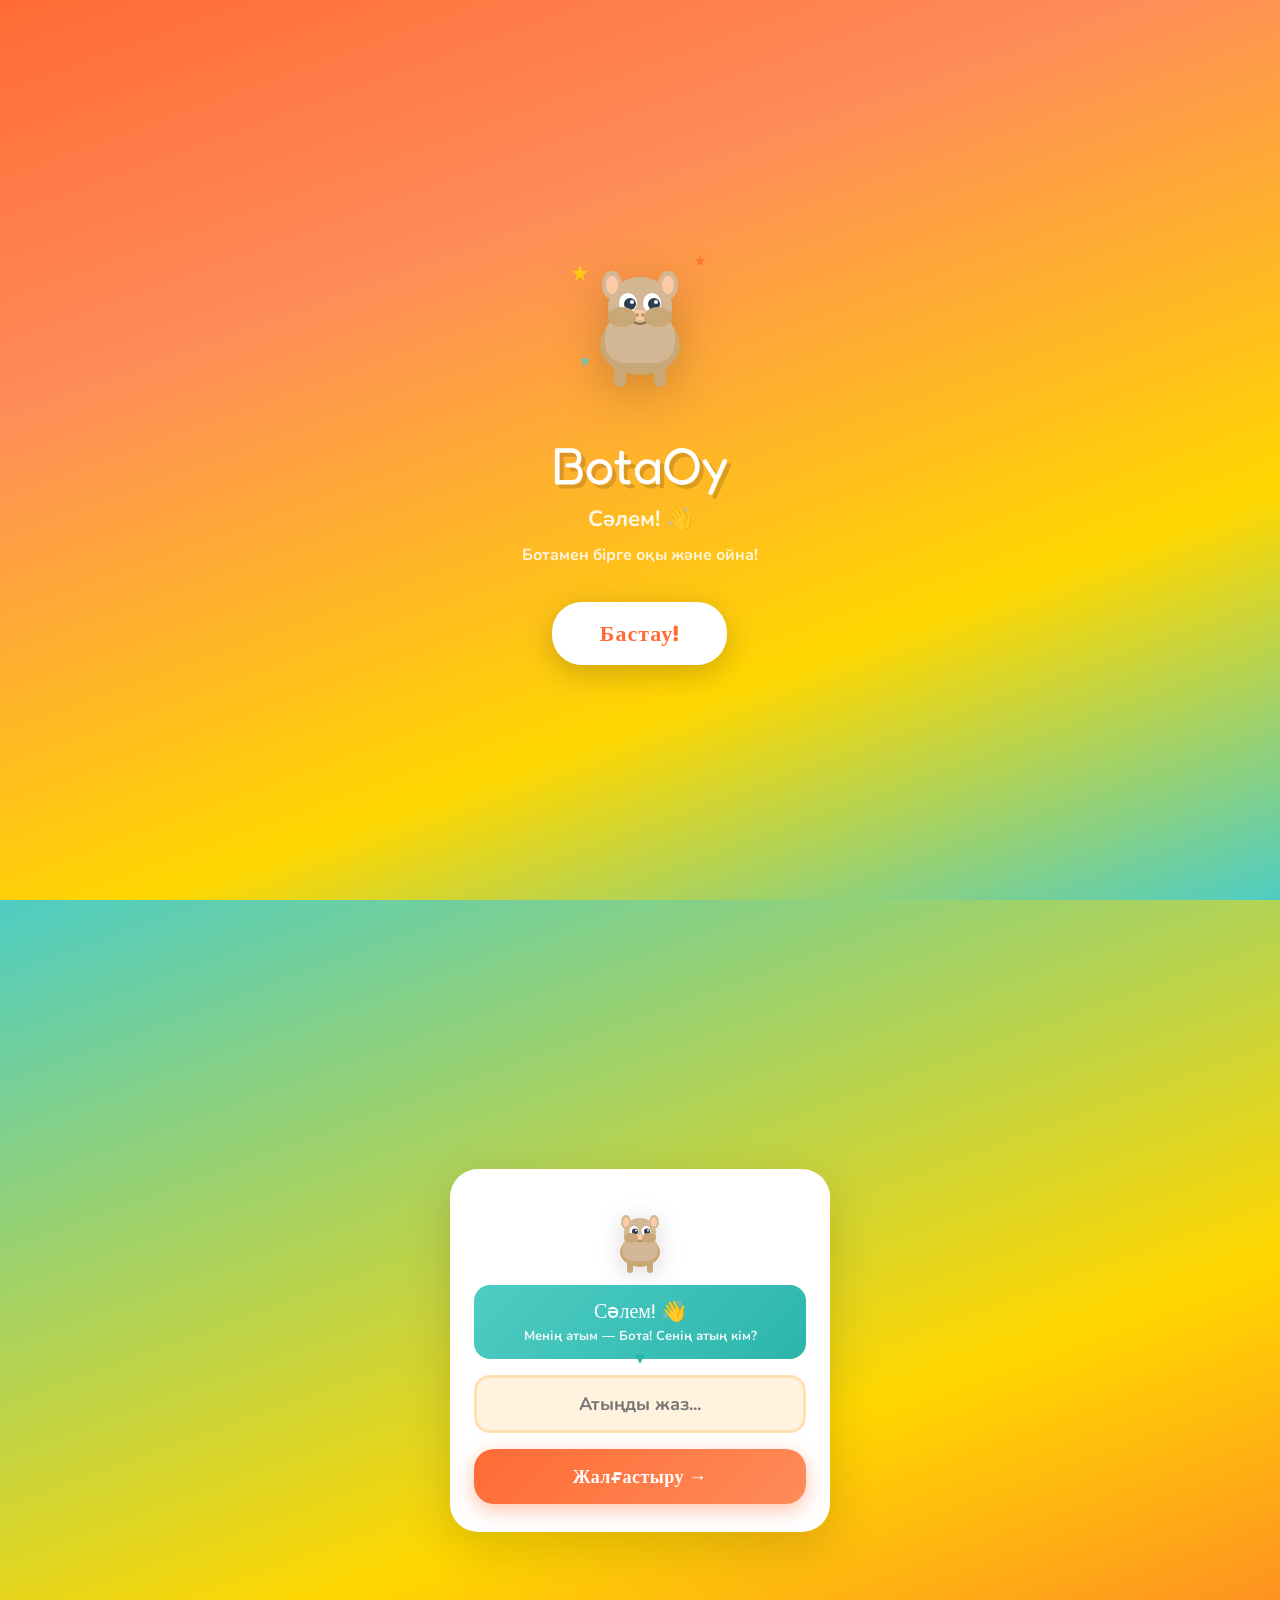
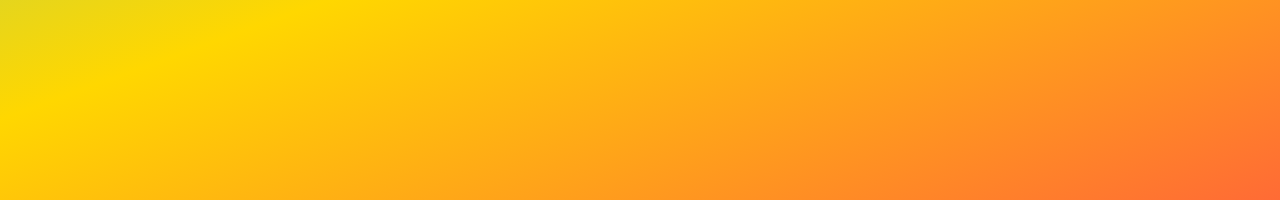
==== commit ceaaa31a: "oj9jo" ====
--- a/index.html
+++ b/index.html
@@ -8,6 +8,7 @@
 <link rel="stylesheet" href="style.css">
 </head>
 <body>
+
 <!-- STARS BG -->
 <div class="stars-bg" id="starsBg"></div>
 
@@ -199,46 +200,44 @@
 
       <!-- Карта Казахстана (SVG) -->
       <div class="kz-map-wrap" id="kzMapWrap">
-        <svg viewBox="0 0 520 340" width="100%" style="max-height:180px" id="kzMapSvg">
-          <!-- Актюбинская -->
-          <path id="reg-aktobe" data-region="Актюбинская" d="M60 60 L150 55 L160 130 L80 140 Z" fill="#4ECDC4" stroke="white" stroke-width="2" onclick="selectRegionMap('Актюбинская')"/>
-          <!-- ЗКО -->
-          <path id="reg-wko" data-region="Западно-Казахстанская" d="M30 35 L120 30 L150 55 L60 60 L30 80 Z" fill="#27AE60" stroke="white" stroke-width="2" onclick="selectRegionMap('Западно-Казахстанская')"/>
-          <!-- Атырауская -->
-          <path id="reg-atyrau" data-region="Атырауская" d="M10 80 L60 60 L80 140 L20 130 Z" fill="#9B59B6" stroke="white" stroke-width="2" onclick="selectRegionMap('Атырауская')"/>
-          <!-- Мангистауская -->
-          <path id="reg-mangistau" data-region="Мангистауская" d="M10 130 L80 140 L70 200 L5 180 Z" fill="#E74C3C" stroke="white" stroke-width="2" onclick="selectRegionMap('Мангистауская')"/>
-          <!-- Кызылординская -->
-          <path id="reg-kyzylorda" data-region="Кызылординская" d="M80 140 L160 130 L180 210 L90 220 Z" fill="#F39C12" stroke="white" stroke-width="2" onclick="selectRegionMap('Кызылординская')"/>
-          <!-- Туркестанская -->
-          <path id="reg-turkestan" data-region="Туркестанская" d="M90 220 L180 210 L190 280 L85 270 Z" fill="#1ABC9C" stroke="white" stroke-width="2" onclick="selectRegionMap('Туркестанская')"/>
-          <!-- Жамбылская -->
-          <path id="reg-zhambyl" data-region="Жамбылская" d="M180 210 L260 200 L270 275 L190 280 Z" fill="#2980B9" stroke="white" stroke-width="2" onclick="selectRegionMap('Жамбылская')"/>
-          <!-- Алматинская -->
-          <path id="reg-almaty-r" data-region="Алматинская" d="M260 200 L340 190 L360 270 L270 275 Z" fill="#8E44AD" stroke="white" stroke-width="2" onclick="selectRegionMap('Алматинская')"/>
-          <!-- Жетісу -->
-          <path id="reg-zhetisu" data-region="Область Жетісу" d="M340 190 L400 185 L410 255 L360 270 Z" fill="#E67E22" stroke="white" stroke-width="2" onclick="selectRegionMap('Область Жетісу')"/>
-          <!-- Карагандинская -->
-          <path id="reg-karagandy" data-region="Карагандинская" d="M160 130 L280 120 L290 200 L180 210 Z" fill="#16A085" stroke="white" stroke-width="2" onclick="selectRegionMap('Карагандинская')"/>
-          <!-- Улытау -->
-          <path id="reg-ulytau" data-region="Область Ұлытау" d="M155 125 L175 200 L165 210 L90 215 L78 140 Z" fill="#D35400" stroke="white" stroke-width="2" onclick="selectRegionMap('Область Ұлытау')"/>
-          <!-- Павлодарская -->
-          <path id="reg-pavlodar" data-region="Павлодарская" d="M280 60 L380 55 L390 130 L290 130 Z" fill="#C0392B" stroke="white" stroke-width="2" onclick="selectRegionMap('Павлодарская')"/>
-          <!-- ВКО -->
-          <path id="reg-eko" data-region="Восточно-Казахстанская" d="M380 55 L470 50 L480 170 L390 165 Z" fill="#7D3C98" stroke="white" stroke-width="2" onclick="selectRegionMap('Восточно-Казахстанская')"/>
-          <!-- Абай -->
-          <path id="reg-abay" data-region="Область Абай" d="M390 130 L480 130 L480 200 L400 195 Z" fill="#117A65" stroke="white" stroke-width="2" onclick="selectRegionMap('Область Абай')"/>
-          <!-- Акмолинская -->
-          <path id="reg-akmola" data-region="Ақмолинская" d="M160 30 L280 25 L285 125 L165 125 Z" fill="#2471A3" stroke="white" stroke-width="2" onclick="selectRegionMap('Ақмолинская')"/>
-          <!-- СКО -->
-          <path id="reg-sko" data-region="Северо-Казахстанская" d="M160 10 L280 10 L280 30 L160 30 Z" fill="#117864" stroke="white" stroke-width="2" onclick="selectRegionMap('Северо-Казахстанская')"/>
-          <!-- Костанайская -->
-          <path id="reg-kostanay" data-region="Костанайская" d="M120 10 L160 10 L160 130 L115 130 Z" fill="#884EA0" stroke="white" stroke-width="2" onclick="selectRegionMap('Костанайская')"/>
-          
-          <!-- Метки городов (звёздочки) -->
-          <circle cx="210" cy="65" r="4" fill="#FFD700" stroke="#FF6B35" stroke-width="1.5"/>
-          <text x="215" y="60" font-size="8" fill="white" font-weight="bold">Астана</text>
-        </svg>
+        <svg viewBox="0 0 600 320" width="100%" style="max-height:220px" id="kzMapSvg" xmlns="http://www.w3.org/2000/svg">
+  <defs>
+    <filter id="mapShadow" x="-10%" y="-10%" width="120%" height="120%">
+      <feDropShadow dx="0" dy="2" stdDeviation="2" flood-opacity="0.15"/>
+    </filter>
+  </defs>
+  <g filter="url(#mapShadow)">
+    <!-- North row -->
+    <path id="reg-sko" data-region="Северо-Казахстанская" d="M180 20 L290 18 L300 55 L185 60 Z" fill="#117864" stroke="white" stroke-width="2" onclick="selectRegionMap('Северо-Казахстанская')"/>
+    <path id="reg-kostanay" data-region="Костанайская" d="M85 25 L180 20 L185 60 L185 130 L90 135 Z" fill="#884EA0" stroke="white" stroke-width="2" onclick="selectRegionMap('Костанайская')"/>
+    <path id="reg-pavlodar" data-region="Павлодарская" d="M380 25 L490 30 L500 105 L395 110 Z" fill="#C0392B" stroke="white" stroke-width="2" onclick="selectRegionMap('Павлодарская')"/>
+    <path id="reg-eko" data-region="Восточно-Казахстанская" d="M490 30 L580 70 L585 175 L500 180 L500 105 Z" fill="#7D3C98" stroke="white" stroke-width="2" onclick="selectRegionMap('Восточно-Казахстанская')"/>
+    <!-- Middle north -->
+    <path id="reg-akmola" data-region="Ақмолинская" d="M185 60 L300 55 L380 60 L380 25 L380 60 L385 135 L260 140 L185 130 Z" fill="#2471A3" stroke="white" stroke-width="2" onclick="selectRegionMap('Ақмолинская')"/>
+    <!-- West -->
+    <path id="reg-wko" data-region="Западно-Казахстанская" d="M20 60 L120 50 L125 110 L25 115 Z" fill="#27AE60" stroke="white" stroke-width="2" onclick="selectRegionMap('Западно-Казахстанская')"/>
+    <path id="reg-atyrau" data-region="Атырауская" d="M5 115 L125 110 L130 165 L10 175 Z" fill="#9B59B6" stroke="white" stroke-width="2" onclick="selectRegionMap('Атырауская')"/>
+    <path id="reg-mangistau" data-region="Мангистауская" d="M5 175 L100 175 L95 245 L8 240 Z" fill="#E74C3C" stroke="white" stroke-width="2" onclick="selectRegionMap('Мангистауская')"/>
+    <path id="reg-aktobe" data-region="Актюбинская" d="M120 50 L185 60 L185 130 L130 165 L125 110 Z" fill="#4ECDC4" stroke="white" stroke-width="2" onclick="selectRegionMap('Актюбинская')"/>
+    <!-- Center -->
+    <path id="reg-karagandy" data-region="Карагандинская" d="M260 140 L385 135 L500 180 L490 235 L350 240 L270 215 Z" fill="#16A085" stroke="white" stroke-width="2" onclick="selectRegionMap('Карагандинская')"/>
+    <path id="reg-ulytau" data-region="Область Ұлытау" d="M185 130 L260 140 L270 215 L195 215 L130 165 Z" fill="#D35400" stroke="white" stroke-width="2" onclick="selectRegionMap('Область Ұлытау')"/>
+    <path id="reg-abay" data-region="Область Абай" d="M500 180 L585 175 L580 245 L490 235 Z" fill="#117A65" stroke="white" stroke-width="2" onclick="selectRegionMap('Область Абай')"/>
+    <!-- South -->
+    <path id="reg-kyzylorda" data-region="Кызылординская" d="M100 175 L195 215 L200 270 L100 250 Z" fill="#F39C12" stroke="white" stroke-width="2" onclick="selectRegionMap('Кызылординская')"/>
+    <path id="reg-turkestan" data-region="Туркестанская" d="M200 270 L195 215 L270 215 L295 285 L210 300 Z" fill="#1ABC9C" stroke="white" stroke-width="2" onclick="selectRegionMap('Туркестанская')"/>
+    <path id="reg-zhambyl" data-region="Жамбылская" d="M295 285 L270 215 L350 240 L380 295 Z" fill="#2980B9" stroke="white" stroke-width="2" onclick="selectRegionMap('Жамбылская')"/>
+    <path id="reg-almaty-r" data-region="Алматинская" d="M350 240 L490 235 L495 290 L380 295 Z" fill="#8E44AD" stroke="white" stroke-width="2" onclick="selectRegionMap('Алматинская')"/>
+    <path id="reg-zhetisu" data-region="Область Жетісу" d="M490 235 L580 245 L585 300 L495 290 Z" fill="#E67E22" stroke="white" stroke-width="2" onclick="selectRegionMap('Область Жетісу')"/>
+    <!-- City labels -->
+    <circle cx="335" cy="80" r="4" fill="#FFD700" stroke="#B8860B" stroke-width="1.5"/>
+    <text x="343" y="84" font-size="10" font-weight="700" fill="#2C3E50">Астана</text>
+    <circle cx="450" cy="270" r="3" fill="white" stroke="#2C3E50" stroke-width="1"/>
+    <text x="455" y="273" font-size="9" fill="#2C3E50">Алматы</text>
+    <circle cx="245" cy="285" r="3" fill="white" stroke="#2C3E50" stroke-width="1"/>
+    <text x="250" y="288" font-size="9" fill="#2C3E50">Шымкент</text>
+  </g>
+</svg>
       </div>
 
       <div class="region-label" id="regionSelectedLabel">👆 Картадан облысты таңда немесе төменде таңда</div>
@@ -286,6 +285,8 @@
   <div class="section-sub" id="menu_sub">Ботакоин жина!</div>
   
   <!-- Карта прогресса (кнопка-баннер) -->
+  <div onclick="switchPage('map');setActiveNav(null);scrollToTop()" style="background:linear-gradient(135deg,#2980B9,#4ECDC4);border-radius:20px;padding:16px 20px;margin-bottom:16px;display:flex;align-items:center;gap:14px;cursor:pointer;box-shadow:0 6px 20px rgba(41,128,185,0.3);transition:all 0.2s" onmouseover="this.style.transform='translateY(-2px)'" onmouseout="this.style.transform='translateY(0)'">
+    <div style="font-size:36px">🗺️</div>
     <div>
       <div style="font-family:'Fredoka One',cursive;font-size:18px;color:white" id="mapBtnTitle">Қазақстан картасы</div>
       <div style="font-size:12px;color:rgba(255,255,255,0.85);font-weight:700" id="mapBtnSub">Облыстарды ашып, BotaCoin жина!</div>
@@ -340,6 +341,54 @@
 </div>
 
 <!-- KAZAKHSTAN MAP PAGE -->
+<div class="page" id="page-map">
+  <button class="back-btn" onclick="switchPage('menu');setActiveNav(document.getElementById('nav-menu'));scrollToTop()">← <span id="back_map">Артқа</span></button>
+  <div class="section-title">🗺️ <span id="map_title">Қазақстан картасы</span></div>
+  <div class="section-sub" id="map_sub">Облысты таңдап, ашу туралы біліміңді кеңейт!</div>
+
+  <!-- Инфо о текущем регионе -->
+  <div style="background:linear-gradient(135deg,#FF6B35,#FF8C5A);border-radius:18px;padding:14px 18px;margin-bottom:16px;display:flex;align-items:center;gap:12px">
+    <div style="font-size:32px">🏠</div>
+    <div>
+      <div style="font-family:'Fredoka One',cursive;font-size:15px;color:white" id="homeRegionLabel">Туған өлке</div>
+      <div style="font-size:12px;color:rgba(255,255,255,0.85);font-weight:700" id="homeRegionName">-</div>
+    </div>
+    <div style="margin-left:auto">
+      <div style="background:rgba(255,255,255,0.25);border-radius:12px;padding:6px 12px;font-family:'Fredoka One',cursive;font-size:14px;color:white" id="homeRegionCoins">0 BC</div>
+    </div>
+  </div>
+
+  <!-- Интерактивная карта -->
+  <div style="background:white;border-radius:22px;padding:16px;box-shadow:0 4px 16px rgba(0,0,0,0.08);margin-bottom:16px">
+    <svg viewBox="0 0 520 340" width="100%" id="mapPageSvg" style="border-radius:12px">
+      <rect width="520" height="340" fill="#E3F2FD" rx="12"/>
+      <!-- Regions — color changes based on lock status -->
+      <path id="mp-aktobe" d="M60 60 L150 55 L160 130 L80 140 Z" fill="#4ECDC4" stroke="white" stroke-width="2" onclick="mapClickRegion('Актюбинская')" style="cursor:pointer"/>
+      <path id="mp-wko" d="M30 35 L120 30 L150 55 L60 60 L30 80 Z" fill="#27AE60" stroke="white" stroke-width="2" onclick="mapClickRegion('Западно-Казахстанская')" style="cursor:pointer"/>
+      <path id="mp-atyrau" d="M10 80 L60 60 L80 140 L20 130 Z" fill="#9B59B6" stroke="white" stroke-width="2" onclick="mapClickRegion('Атырауская')" style="cursor:pointer"/>
+      <path id="mp-mangistau" d="M10 130 L80 140 L70 200 L5 180 Z" fill="#E74C3C" stroke="white" stroke-width="2" onclick="mapClickRegion('Мангистауская')" style="cursor:pointer"/>
+      <path id="mp-kyzylorda" d="M80 140 L160 130 L180 210 L90 220 Z" fill="#F39C12" stroke="white" stroke-width="2" onclick="mapClickRegion('Кызылординская')" style="cursor:pointer"/>
+      <path id="mp-turkestan" d="M90 220 L180 210 L190 280 L85 270 Z" fill="#1ABC9C" stroke="white" stroke-width="2" onclick="mapClickRegion('Туркестанская')" style="cursor:pointer"/>
+      <path id="mp-zhambyl" d="M180 210 L260 200 L270 275 L190 280 Z" fill="#2980B9" stroke="white" stroke-width="2" onclick="mapClickRegion('Жамбылская')" style="cursor:pointer"/>
+      <path id="mp-almaty" d="M260 200 L340 190 L360 270 L270 275 Z" fill="#8E44AD" stroke="white" stroke-width="2" onclick="mapClickRegion('Алматинская')" style="cursor:pointer"/>
+      <path id="mp-zhetisu" d="M340 190 L400 185 L410 255 L360 270 Z" fill="#E67E22" stroke="white" stroke-width="2" onclick="mapClickRegion('Область Жетісу')" style="cursor:pointer"/>
+      <path id="mp-karagandy" d="M160 130 L280 120 L290 200 L180 210 Z" fill="#16A085" stroke="white" stroke-width="2" onclick="mapClickRegion('Карагандинская')" style="cursor:pointer"/>
+      <path id="mp-ulytau" d="M155 125 L175 200 L165 210 L90 215 L78 140 Z" fill="#D35400" stroke="white" stroke-width="2" onclick="mapClickRegion('Область Ұлытау')" style="cursor:pointer"/>
+      <path id="mp-pavlodar" d="M280 60 L380 55 L390 130 L290 130 Z" fill="#C0392B" stroke="white" stroke-width="2" onclick="mapClickRegion('Павлодарская')" style="cursor:pointer"/>
+      <path id="mp-eko" d="M380 55 L470 50 L480 170 L390 165 Z" fill="#7D3C98" stroke="white" stroke-width="2" onclick="mapClickRegion('Восточно-Казахстанская')" style="cursor:pointer"/>
+      <path id="mp-abay" d="M390 130 L480 130 L480 200 L400 195 Z" fill="#117A65" stroke="white" stroke-width="2" onclick="mapClickRegion('Область Абай')" style="cursor:pointer"/>
+      <path id="mp-akmola" d="M160 30 L280 25 L285 125 L165 125 Z" fill="#2471A3" stroke="white" stroke-width="2" onclick="mapClickRegion('Ақмолинская')" style="cursor:pointer"/>
+      <path id="mp-sko" d="M160 10 L280 10 L280 30 L160 30 Z" fill="#117864" stroke="white" stroke-width="2" onclick="mapClickRegion('Северо-Казахстанская')" style="cursor:pointer"/>
+      <path id="mp-kostanay" d="M120 10 L160 10 L160 130 L115 130 Z" fill="#884EA0" stroke="white" stroke-width="2" onclick="mapClickRegion('Костанайская')" style="cursor:pointer"/>
+      <!-- Астана маркер -->
+      <circle cx="210" cy="65" r="6" fill="#FFD700" stroke="#FF6B35" stroke-width="2"/>
+      <text x="218" y="62" font-size="9" fill="white" font-weight="bold">Астана</text>
+    </svg>
+  </div>
+
+  <!-- Список регионов -->
+  <div id="regionListCards"></div>
+</div>
 
 <!-- MEMORY -->
 <div class="page" id="page-memory">
@@ -450,14 +499,6 @@
   </div>
   <button class="big-btn" onclick="initSnake()" style="margin-top:8px" id="snakeStartBtn">Бастау</button>
 </div>
-
-<!-- DAILY TASKS PAGE -->
-<div class="page" id="page-daily">
-  <div class="section-title">📋 <span id="daily_title_txt">Күнделікті тапсырмалар</span></div>
-  <div class="section-sub" id="daily_sub_txt">Тапсырмаларды орындап, BotaCoin жина!</div>
-  <div id="dailyQuestContainer" style="padding-bottom:16px"></div>
-</div>
-
 
 <!-- SHOP -->
 <div class="page" id="page-shop">
@@ -764,6 +805,8 @@
     <button class="big-btn" onclick="closeModal('regionInfoModal')" style="margin-top:16px">Жабу</button>
   </div>
 </div>
-<script src="app.js"></script>
+
+
+<script src="script.js"></script>
 </body>
-</html>+</html>
--- a/style.css
+++ b/style.css
@@ -530,4 +530,16 @@
   .menu-grid { grid-template-columns: 1fr 1fr; gap: 10px; }
   .math-expr { font-size: 32px; }
   .scrambled { font-size: 28px; }
-}+}
+
+/* === Bayan Sulu candies & matched-stays-open === */
+.mem-card.matched .mem-card-inner { transform: rotateY(180deg); }
+.mem-card.matched { box-shadow: 0 0 0 3px var(--green), 0 8px 24px rgba(39,174,96,0.35); }
+.mem-card.matched .mem-front { background: linear-gradient(135deg, #E8F8F0, #D4F4DD); }
+/* Bota-bot bigger */
+.bota-bot-wrap { transform: scale(1.35); transform-origin: bottom right; }
+/* Better KZ map look */
+#kzMapWrap svg path { transition: filter .2s, transform .2s; cursor: pointer; }
+#kzMapWrap svg path:hover { filter: brightness(1.1); }
+#kzMapWrap svg path.selected { stroke: var(--gold); stroke-width: 4; filter: drop-shadow(0 0 8px var(--gold)); }
+#kzMapWrap svg path.locked { fill: #bdc3c7 !important; opacity: .55; cursor: not-allowed; }
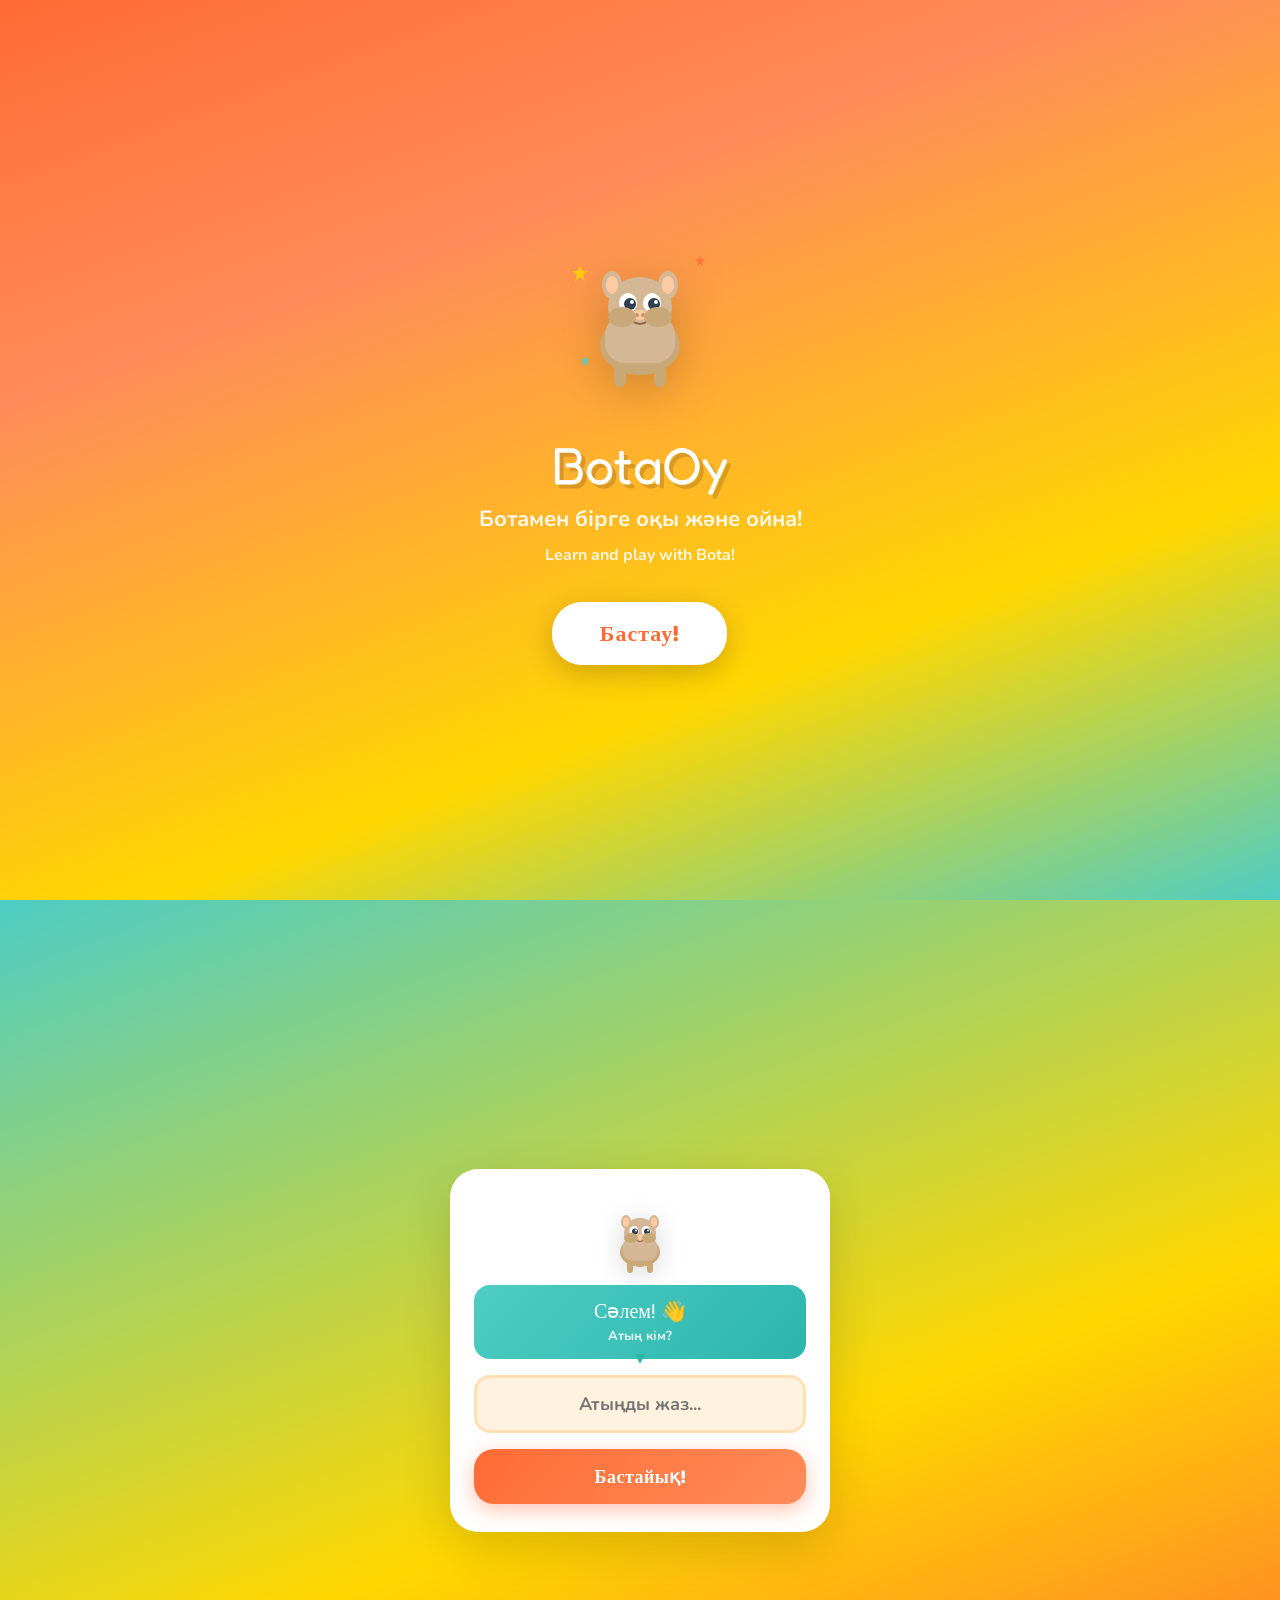
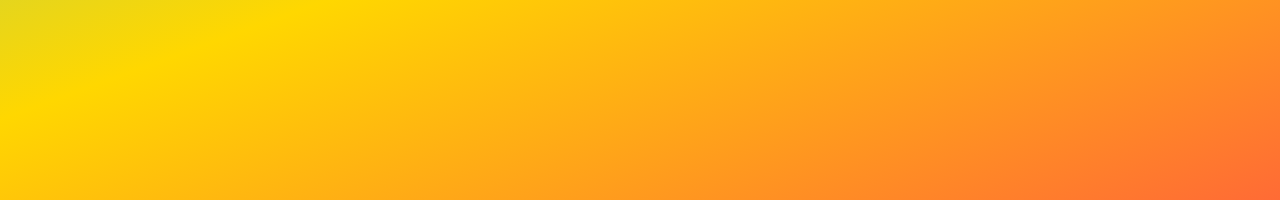
==== commit f7223ff2: "ioh" ====
--- a/index.html
+++ b/index.html
@@ -5,7 +5,541 @@
 <meta name="viewport" content="width=device-width, initial-scale=1.0">
 <title>BotaOy — Баян Сұлу</title>
 <link href="https://fonts.googleapis.com/css2?family=Nunito:wght@400;600;700;800;900&family=Fredoka+One&display=swap" rel="stylesheet">
-<link rel="stylesheet" href="style.css">
+<style>
+:root {
+  --bg: #FFF9F0;
+  --surface: #FFFFFF;
+  --surface2: #FFF3E0;
+  --primary: #FF6B35;
+  --primary2: #FF8C5A;
+  --secondary: #4ECDC4;
+  --secondary2: #7EDDD8;
+  --gold: #FFD700;
+  --gold2: #FFA500;
+  --purple: #9B59B6;
+  --purple2: #C39BD3;
+  --green: #27AE60;
+  --green2: #58D68D;
+  --blue: #2980B9;
+  --blue2: #5DADE2;
+  --red: #E74C3C;
+  --border: #FFE0B2;
+  --text: #2C3E50;
+  --text2: #7F8C8D;
+  --shadow: 0 4px 20px rgba(255,107,53,0.15);
+  --shadow2: 0 8px 32px rgba(255,107,53,0.25);
+  --legendary: #FFD700;
+  --epic: #9B59B6;
+  --rare: #2980B9;
+  --common: #95A5A6;
+}
+* { margin:0; padding:0; box-sizing:border-box; }
+body {
+  font-family: 'Nunito', sans-serif;
+  background: var(--bg);
+  color: var(--text);
+  min-height: 100vh;
+  overflow-x: hidden;
+}
+body::before {
+  content: '';
+  position: fixed;
+  inset: 0;
+  background:
+    radial-gradient(circle at 10% 20%, rgba(255,107,53,0.08) 0%, transparent 40%),
+    radial-gradient(circle at 90% 80%, rgba(78,205,196,0.08) 0%, transparent 40%),
+    radial-gradient(circle at 50% 50%, rgba(255,215,0,0.04) 0%, transparent 60%);
+  pointer-events: none;
+  z-index: 0;
+}
+.stars-bg { position: fixed; inset: 0; pointer-events: none; z-index: 0; overflow: hidden; }
+.star {
+  position: absolute; width: 8px; height: 8px; background: var(--gold);
+  clip-path: polygon(50% 0%,61% 35%,98% 35%,68% 57%,79% 91%,50% 70%,21% 91%,32% 57%,2% 35%,39% 35%);
+  animation: floatStar linear infinite; opacity: 0.4;
+}
+@keyframes floatStar {
+  0% { transform: translateY(100vh) rotate(0deg); opacity: 0; }
+  10% { opacity: 0.4; } 90% { opacity: 0.4; }
+  100% { transform: translateY(-100px) rotate(360deg); opacity: 0; }
+}
+.top-bar {
+  position: fixed; top: 0; left: 0; right: 0;
+  background: linear-gradient(135deg, var(--primary), var(--primary2));
+  padding: 12px 20px; display: flex; align-items: center; justify-content: space-between;
+  z-index: 99; box-shadow: 0 4px 20px rgba(255,107,53,0.4);
+}
+.logo-text { font-family: 'Fredoka One', cursive; font-size: 24px; color: white; text-shadow: 2px 2px 0px rgba(0,0,0,0.15); letter-spacing: 1px; }
+.logo-sub { font-size: 10px; color: rgba(255,255,255,0.8); display: block; margin-top: -2px; }
+.coin-pill {
+  background: rgba(255,255,255,0.25); border: 2px solid rgba(255,255,255,0.5);
+  border-radius: 30px; padding: 6px 14px; display: flex; align-items: center; gap: 6px; backdrop-filter: blur(10px);
+}
+.coin-star { width: 22px; height: 22px; }
+.coin-count { font-size: 16px; font-weight: 900; color: white; font-family: 'Fredoka One', cursive; }
+.lang-bar { position: fixed; top: 66px; right: 12px; display: flex; gap: 4px; z-index: 98; }
+.lang-btn {
+  background: white; border: 2px solid var(--border); border-radius: 10px;
+  padding: 4px 8px; font-size: 11px; font-weight: 800; cursor: pointer; transition: all 0.2s;
+  font-family: 'Nunito', sans-serif; color: var(--text2);
+}
+.lang-btn.active { background: var(--primary); border-color: var(--primary); color: white; }
+.page { display: none; padding: 130px 16px 100px; position: relative; z-index: 1; min-height: 100vh; }
+.page.active { display: block; }
+
+/* WELCOME */
+#page-welcome {
+  padding: 0; display: flex; flex-direction: column; align-items: center; justify-content: center;
+  min-height: 100vh; background: linear-gradient(160deg, #FF6B35 0%, #FF8C5A 30%, #FFD700 70%, #4ECDC4 100%); text-align: center;
+}
+#page-welcome.active { display: flex; }
+.welcome-hero { margin-bottom: 32px; animation: bounceIn 0.8s cubic-bezier(0.34,1.56,0.64,1); }
+@keyframes bounceIn { from { transform: scale(0.3) translateY(50px); opacity: 0; } to { transform: scale(1) translateY(0); opacity: 1; } }
+.welcome-title { font-family: 'Fredoka One', cursive; font-size: 52px; color: white; text-shadow: 4px 4px 0 rgba(0,0,0,0.15); margin-bottom: 8px; animation: slideDown 0.6s ease 0.2s both; }
+.welcome-sub { font-size: 18px; color: rgba(255,255,255,0.9); margin-bottom: 40px; font-weight: 700; animation: slideDown 0.6s ease 0.4s both; }
+@keyframes slideDown { from { opacity: 0; transform: translateY(-20px); } to { opacity: 1; transform: translateY(0); } }
+.welcome-btn {
+  background: white; color: var(--primary); border: none; border-radius: 30px; padding: 18px 48px;
+  font-size: 22px; font-weight: 900; font-family: 'Fredoka One', cursive; cursor: pointer;
+  box-shadow: 0 8px 30px rgba(0,0,0,0.2); transition: all 0.2s; animation: slideUp 0.6s ease 0.6s both; letter-spacing: 1px;
+}
+.welcome-btn:hover { transform: translateY(-4px) scale(1.05); box-shadow: 0 16px 40px rgba(0,0,0,0.25); }
+@keyframes slideUp { from { opacity: 0; transform: translateY(30px); } to { opacity: 1; transform: translateY(0); } }
+.cambot-svg { width: 160px; height: 160px; filter: drop-shadow(0 12px 24px rgba(0,0,0,0.2)); }
+
+/* ONBOARD */
+#page-onboard {
+  padding: 0; display: flex; flex-direction: column; align-items: center; justify-content: center;
+  min-height: 100vh; background: linear-gradient(160deg, #4ECDC4, #FFD700 60%, #FF6B35); text-align: center;
+  overflow-y: auto;
+}
+#page-onboard.active { display: flex; }
+.onboard-card { background: white; border-radius: 28px; padding: 28px 24px; max-width: 380px; width: 94%; box-shadow: 0 16px 48px rgba(0,0,0,0.15); margin: 20px 0; }
+.onboard-step { display: none; }
+.onboard-step.active { display: block; }
+.onboard-greeting { font-size: 20px; font-weight: 800; color: var(--secondary); margin-bottom: 8px; }
+
+/* Kazakhstan SVG Map */
+.kz-map-wrap { position: relative; margin: 0 auto 12px; cursor: pointer; }
+.kz-map-wrap svg path { transition: fill 0.2s, opacity 0.2s; cursor: pointer; }
+.kz-map-wrap svg path:hover { opacity: 0.8; }
+.kz-map-wrap svg path.region-selected { fill: #FF6B35 !important; }
+.kz-map-wrap svg path.region-locked { fill: #ccc !important; cursor: not-allowed; }
+.region-label { font-size: 12px; font-weight: 800; color: var(--text2); margin-top: 6px; min-height: 18px; }
+
+/* Region select dropdown */
+.region-select {
+  width: 100%; background: var(--surface2); border: 3px solid var(--border); border-radius: 16px;
+  padding: 12px 16px; font-size: 14px; font-family: 'Nunito', sans-serif; font-weight: 700;
+  color: var(--text); outline: none; margin-bottom: 14px; cursor: pointer;
+}
+.region-select:focus { border-color: var(--primary); }
+
+/* Profile preview */
+.profile-preview { background: linear-gradient(135deg, #FFF5F2, #FFE8E0); border-radius: 20px; padding: 16px; margin-bottom: 16px; }
+.profile-preview-row { display: flex; justify-content: space-between; align-items: center; margin-bottom: 8px; font-size: 13px; font-weight: 700; color: var(--text); }
+.profile-preview-row:last-child { margin-bottom: 0; }
+.onboard-title { font-family: 'Fredoka One', cursive; font-size: 26px; color: var(--primary); margin-bottom: 20px; }
+.fancy-input {
+  width: 100%; background: var(--surface2); border: 3px solid var(--border); border-radius: 16px;
+  padding: 14px 18px; font-size: 16px; font-family: 'Nunito', sans-serif; font-weight: 700;
+  color: var(--text); outline: none; transition: border-color 0.2s; margin-bottom: 16px;
+}
+.fancy-input:focus { border-color: var(--primary); }
+.age-grid { display: flex; gap: 8px; justify-content: center; flex-wrap: wrap; margin-bottom: 20px; }
+.age-btn {
+  width: 50px; height: 50px; border-radius: 14px; background: var(--surface2); border: 3px solid var(--border);
+  font-size: 18px; font-weight: 900; cursor: pointer; transition: all 0.2s; font-family: 'Fredoka One', cursive; color: var(--text);
+}
+.age-btn.selected { background: var(--primary); border-color: var(--primary); color: white; transform: scale(1.1); }
+.big-btn {
+  background: linear-gradient(135deg, var(--primary), var(--primary2)); border: none; border-radius: 20px;
+  padding: 16px 32px; font-size: 18px; font-weight: 900; color: white; cursor: pointer; width: 100%;
+  font-family: 'Fredoka One', cursive; box-shadow: 0 6px 20px rgba(255,107,53,0.4); transition: all 0.2s; letter-spacing: 0.5px;
+}
+.big-btn:hover { transform: translateY(-2px); box-shadow: 0 10px 28px rgba(255,107,53,0.5); }
+.big-btn:active { transform: translateY(0); }
+
+/* MENU */
+.section-title { font-family: 'Fredoka One', cursive; font-size: 24px; color: var(--text); margin-bottom: 4px; }
+.section-sub { font-size: 14px; color: var(--text2); margin-bottom: 20px; font-weight: 600; }
+.menu-grid { display: grid; grid-template-columns: 1fr 1fr; gap: 14px; margin-top: 16px; }
+.game-card {
+  background: white; border-radius: 22px; padding: 20px 14px; text-align: center; cursor: pointer;
+  transition: all 0.25s; box-shadow: 0 4px 16px rgba(0,0,0,0.08); border: 3px solid transparent;
+  position: relative; overflow: hidden;
+}
+.game-card::after { content: ''; position: absolute; inset: 0; background: linear-gradient(135deg, rgba(255,255,255,0) 60%, rgba(255,255,255,0.6)); }
+.game-card:hover { transform: translateY(-5px) scale(1.02); box-shadow: 0 12px 32px rgba(0,0,0,0.15); }
+.game-card.color-1 { border-color: #FF6B35; background: linear-gradient(135deg, #FFF5F2, white); }
+.game-card.color-2 { border-color: #4ECDC4; background: linear-gradient(135deg, #F0FFFD, white); }
+.game-card.color-3 { border-color: #9B59B6; background: linear-gradient(135deg, #FAF0FF, white); }
+.game-card.color-4 { border-color: #27AE60; background: linear-gradient(135deg, #F0FFF7, white); }
+.game-card.color-5 { border-color: #2980B9; background: linear-gradient(135deg, #F0F8FF, white); }
+.game-card.color-6 { border-color: #E74C3C; background: linear-gradient(135deg, #FFF0F0, white); }
+.game-icon-wrap { width: 64px; height: 64px; border-radius: 18px; margin: 0 auto 10px; display: flex; align-items: center; justify-content: center; }
+.game-title-card { font-family: 'Fredoka One', cursive; font-size: 14px; margin-bottom: 4px; color: var(--text); }
+.game-reward-tag { display: inline-block; background: var(--gold); color: #7a5000; font-size: 11px; font-weight: 800; padding: 3px 10px; border-radius: 10px; }
+
+/* GAME PAGES */
+.back-btn {
+  display: flex; align-items: center; gap: 8px; background: white; border: 2px solid var(--border);
+  border-radius: 14px; padding: 8px 16px; font-size: 14px; font-weight: 800; cursor: pointer;
+  margin-bottom: 16px; color: var(--text); font-family: 'Nunito', sans-serif; box-shadow: 0 2px 8px rgba(0,0,0,0.08);
+}
+.game-header {
+  background: white; border-radius: 20px; padding: 16px 20px; display: flex; justify-content: space-around;
+  margin-bottom: 20px; box-shadow: 0 4px 16px rgba(0,0,0,0.07);
+}
+.stat-chip { text-align: center; }
+.stat-num { font-family: 'Fredoka One', cursive; font-size: 24px; color: var(--primary); display: block; }
+.stat-lbl { font-size: 11px; color: var(--text2); font-weight: 700; }
+
+/* MEMORY */
+.memory-grid { display: grid; grid-template-columns: repeat(4,1fr); gap: 10px; max-width: 380px; margin: 0 auto; }
+.mem-card { aspect-ratio: 1; border-radius: 16px; cursor: pointer; transition: all 0.3s cubic-bezier(0.34,1.56,0.64,1); position: relative; transform-style: preserve-3d; }
+.mem-card-inner { width: 100%; height: 100%; position: relative; transform-style: preserve-3d; transition: transform 0.4s; border-radius: 16px; }
+.mem-card.flipped .mem-card-inner { transform: rotateY(180deg); }
+.mem-face { position: absolute; inset: 0; border-radius: 16px; display: flex; align-items: center; justify-content: center; backface-visibility: hidden; }
+.mem-back { background: linear-gradient(135deg, var(--secondary), var(--secondary2)); border: 3px solid rgba(255,255,255,0.5); }
+.mem-front { background: white; border: 3px solid var(--border); transform: rotateY(180deg); font-size: 28px; }
+.mem-card.matched .mem-front { background: linear-gradient(135deg, #ECFFF8, #D5F5E3); border-color: var(--green); animation: matchPop 0.4s cubic-bezier(0.34,1.56,0.64,1); }
+@keyframes matchPop { 0% { transform: rotateY(180deg) scale(0.8); } 60% { transform: rotateY(180deg) scale(1.15); } 100% { transform: rotateY(180deg) scale(1); } }
+
+/* QUIZ */
+.quiz-bubble { background: white; border-radius: 24px; padding: 24px; margin-bottom: 20px; box-shadow: 0 4px 20px rgba(0,0,0,0.08); position: relative; }
+.quiz-bubble::after { content: ''; position: absolute; bottom: -14px; left: 40px; border: 14px solid transparent; border-top: 14px solid white; }
+.quiz-q-text { font-size: 16px; font-weight: 800; line-height: 1.5; color: var(--text); }
+.quiz-options { margin-top: 20px; display: grid; gap: 10px; }
+.quiz-opt-btn {
+  background: white; border: 3px solid var(--border); border-radius: 16px; padding: 14px 18px;
+  font-size: 15px; font-weight: 700; cursor: pointer; text-align: left; transition: all 0.2s;
+  font-family: 'Nunito', sans-serif; color: var(--text); display: flex; align-items: center; gap: 12px;
+}
+.quiz-opt-btn:hover:not(:disabled) { border-color: var(--secondary); background: #F0FFFD; transform: translateX(4px); }
+.quiz-opt-letter { width: 30px; height: 30px; border-radius: 10px; background: var(--surface2); display: flex; align-items: center; justify-content: center; font-family: 'Fredoka One', cursive; font-size: 14px; flex-shrink: 0; }
+.quiz-opt-btn.correct { border-color: var(--green); background: linear-gradient(135deg, #ECFFF8, #D5F5E3); animation: correctShake 0.5s ease; }
+.quiz-opt-btn.correct .quiz-opt-letter { background: var(--green); color: white; }
+@keyframes correctShake { 0% { transform: scale(1); } 25% { transform: scale(1.06) translateX(4px); } 50% { transform: scale(1.06) translateX(-4px); } 75% { transform: scale(1.03); } 100% { transform: scale(1); } }
+.quiz-opt-btn.wrong { border-color: var(--red); background: linear-gradient(135deg, #FFF5F5, #FFE0E0); }
+.quiz-opt-btn.wrong .quiz-opt-letter { background: var(--red); color: white; }
+
+/* MATH */
+.math-box { background: white; border-radius: 28px; padding: 40px 24px; text-align: center; margin-bottom: 24px; box-shadow: 0 8px 32px rgba(0,0,0,0.08); border: 3px solid var(--border); }
+.math-expr { font-family: 'Fredoka One', cursive; font-size: 40px; color: var(--text); margin-bottom: 8px; }
+.math-streak-badge { display: inline-block; background: linear-gradient(135deg, var(--gold), var(--gold2)); color: #7a5000; font-size: 12px; font-weight: 800; padding: 4px 12px; border-radius: 12px; }
+.math-answers { display: grid; grid-template-columns: 1fr 1fr; gap: 12px; }
+.math-ans-btn {
+  background: white; border: 3px solid var(--border); border-radius: 20px; padding: 22px;
+  font-family: 'Fredoka One', cursive; font-size: 28px; cursor: pointer; transition: all 0.2s; color: var(--text);
+  box-shadow: 0 4px 12px rgba(0,0,0,0.06);
+}
+.math-ans-btn:hover:not(:disabled) { border-color: var(--secondary); background: #F0FFFD; transform: scale(1.05); }
+.math-ans-btn.correct { border-color: var(--green); background: linear-gradient(135deg, #ECFFF8, #D5F5E3); animation: bigPop 0.4s cubic-bezier(0.34,1.56,0.64,1); color: var(--green); }
+.math-ans-btn.wrong { border-color: var(--red); background: linear-gradient(135deg, #FFF5F5, #FFE0E0); animation: shake 0.3s ease; color: var(--red); }
+@keyframes bigPop { 0% { transform: scale(0.9); } 60% { transform: scale(1.15); } 100% { transform: scale(1); } }
+@keyframes shake { 0% { transform: translateX(0); } 20% { transform: translateX(-8px); } 40% { transform: translateX(8px); } 60% { transform: translateX(-5px); } 80% { transform: translateX(5px); } 100% { transform: translateX(0); } }
+
+/* PUZZLE */
+.puzzle-board { display: grid; gap: 6px; margin: 0 auto 20px; }
+.puzzle-board.size-3 { grid-template-columns: repeat(3,1fr); max-width: 300px; }
+.puzzle-board.size-4 { grid-template-columns: repeat(4,1fr); max-width: 360px; }
+.puzzle-board.size-5 { grid-template-columns: repeat(5,1fr); max-width: 400px; }
+.p-tile {
+  aspect-ratio: 1; background: white; border: 3px solid var(--border); border-radius: 14px;
+  display: flex; align-items: center; justify-content: center; font-family: 'Fredoka One', cursive;
+  font-size: 24px; color: var(--text); cursor: pointer; transition: all 0.15s; box-shadow: 0 3px 10px rgba(0,0,0,0.08);
+}
+.p-tile:hover:not(.empty) { border-color: var(--secondary); transform: scale(1.05); }
+.p-tile.empty { background: var(--surface2); border-style: dashed; cursor: default; box-shadow: none; }
+.p-tile.solved { background: linear-gradient(135deg, #ECFFF8, #D5F5E3); border-color: var(--green); color: var(--green); animation: solvedPop 0.4s ease; }
+@keyframes solvedPop { 0% { transform: scale(0.9); } 60% { transform: scale(1.1); } 100% { transform: scale(1); } }
+.puzzle-levels { display: flex; gap: 8px; justify-content: center; margin-bottom: 16px; }
+.level-btn { padding: 8px 18px; border-radius: 14px; border: 3px solid var(--border); background: white; font-size: 13px; font-weight: 800; cursor: pointer; transition: all 0.2s; font-family: 'Nunito', sans-serif; }
+.level-btn.active { background: linear-gradient(135deg, var(--secondary), var(--secondary2)); border-color: var(--secondary); color: white; }
+
+/* WORD GAME */
+.word-scramble-box { background: white; border-radius: 24px; padding: 28px 20px; text-align: center; margin-bottom: 20px; box-shadow: 0 6px 24px rgba(0,0,0,0.08); border: 3px solid var(--border); }
+.scrambled { font-family: 'Fredoka One', cursive; font-size: 36px; letter-spacing: 10px; color: var(--purple); margin-bottom: 10px; }
+.word-hint-txt { font-size: 13px; color: var(--text2); font-weight: 600; }
+.word-input {
+  width: 100%; background: white; border: 3px solid var(--border); border-radius: 18px;
+  padding: 16px 20px; font-size: 20px; font-family: 'Fredoka One', cursive; letter-spacing: 6px;
+  text-transform: uppercase; outline: none; margin-bottom: 12px; text-align: center;
+  transition: border-color 0.2s; color: var(--text); box-shadow: 0 4px 12px rgba(0,0,0,0.06);
+}
+.word-input:focus { border-color: var(--purple); }
+.word-input.correct-input { border-color: var(--green); background: #ECFFF8; animation: bigPop 0.4s ease; }
+
+/* SNAKE GAME */
+#page-snake { display: none; }
+#page-snake.active { display: block; }
+.snake-canvas-wrap { display: flex; justify-content: center; margin-bottom: 16px; }
+#snakeCanvas { border-radius: 16px; border: 4px solid var(--secondary); box-shadow: 0 8px 32px rgba(78,205,196,0.3); background: #0d1f2d; }
+.snake-controls { display: grid; grid-template-columns: repeat(3,1fr); gap: 8px; max-width: 220px; margin: 0 auto 16px; }
+.snake-btn {
+  background: white; border: 3px solid var(--secondary); border-radius: 14px; padding: 14px;
+  font-size: 22px; cursor: pointer; transition: all 0.15s; display: flex; align-items: center; justify-content: center;
+  box-shadow: 0 4px 12px rgba(0,0,0,0.08);
+}
+.snake-btn:active { transform: scale(0.92); background: var(--secondary); }
+.snake-info { display: flex; gap: 12px; justify-content: center; margin-bottom: 12px; }
+.snake-badge {
+  background: white; border-radius: 14px; padding: 8px 18px; font-family: 'Fredoka One', cursive;
+  font-size: 16px; box-shadow: 0 4px 12px rgba(0,0,0,0.07); border: 2px solid var(--border);
+}
+
+/* SHOP */
+.shop-tabs { display: flex; background: white; border-radius: 18px; padding: 5px; gap: 4px; margin-bottom: 20px; box-shadow: 0 4px 16px rgba(0,0,0,0.07); }
+.shop-tab { flex: 1; padding: 10px 6px; border: none; border-radius: 13px; font-size: 11px; font-weight: 800; cursor: pointer; transition: all 0.2s; font-family: 'Nunito', sans-serif; color: var(--text2); background: transparent; }
+.shop-tab.active { background: linear-gradient(135deg, var(--primary), var(--primary2)); color: white; box-shadow: 0 4px 12px rgba(255,107,53,0.3); }
+
+/* CASE CARDS */
+.case-card { background: white; border-radius: 22px; padding: 20px; display: flex; align-items: center; gap: 16px; cursor: pointer; transition: all 0.25s; box-shadow: 0 4px 16px rgba(0,0,0,0.08); border: 3px solid transparent; margin-bottom: 12px; }
+.case-card:hover { transform: translateY(-3px); box-shadow: 0 12px 32px rgba(0,0,0,0.12); }
+.case-card.bronze { border-color: #CD7F32; }
+.case-card.silver { border-color: #C0C0C0; }
+.case-card.gold-case { border-color: #FFD700; }
+.case-card.discount-case { border-color: #E91E8C; background: linear-gradient(135deg, #FFF0F8, white); }
+.case-icon-box { width: 72px; height: 72px; border-radius: 18px; display: flex; align-items: center; justify-content: center; flex-shrink: 0; }
+.case-icon-box.bronze-bg { background: linear-gradient(135deg, #CD7F32, #E8A45A); }
+.case-icon-box.silver-bg { background: linear-gradient(135deg, #7F8C8D, #BDC3C7); }
+.case-icon-box.gold-bg { background: linear-gradient(135deg, #F39C12, #FFD700); }
+.case-icon-box.discount-bg { background: linear-gradient(135deg, #E91E8C, #FF6B9D); }
+.case-name { font-family: 'Fredoka One', cursive; font-size: 17px; margin-bottom: 4px; }
+.case-desc { font-size: 12px; color: var(--text2); font-weight: 600; margin-bottom: 10px; }
+.odds-row { display: flex; gap: 5px; flex-wrap: wrap; }
+.odds-badge { font-size: 10px; font-weight: 800; padding: 3px 8px; border-radius: 8px; }
+.badge-common { background: rgba(149,165,166,0.2); color: var(--common); }
+.badge-rare { background: rgba(41,128,185,0.15); color: var(--blue); }
+.badge-epic { background: rgba(155,89,182,0.15); color: var(--purple); }
+.badge-legendary { background: rgba(255,215,0,0.2); color: #B8860B; }
+.case-price-tag { display: flex; align-items: center; gap: 4px; font-family: 'Fredoka One', cursive; font-size: 18px; color: #B8860B; white-space: nowrap; }
+
+/* DISCOUNT CASE REVEAL */
+.discount-reveal-grid { display: grid; grid-template-columns: repeat(4,1fr); gap: 8px; margin: 16px 0; }
+.discount-cell {
+  background: linear-gradient(135deg, #FFF0F8, #FFE0F0); border: 2px solid #E91E8C; border-radius: 12px;
+  padding: 10px 4px; text-align: center; font-size: 11px; font-weight: 800; color: #E91E8C;
+  display: flex; flex-direction: column; align-items: center; gap: 4px;
+}
+.discount-cell.empty-cell { background: #f5f5f5; border-color: #ddd; color: #aaa; }
+.discount-pct { font-family: 'Fredoka One', cursive; font-size: 18px; }
+
+/* ICONS SHOP */
+.icons-grid { display: grid; grid-template-columns: repeat(3,1fr); gap: 12px; }
+.icon-shop-item { background: white; border-radius: 18px; padding: 14px 8px; text-align: center; cursor: pointer; transition: all 0.2s; box-shadow: 0 3px 10px rgba(0,0,0,0.07); border: 3px solid transparent; }
+.icon-shop-item:hover { transform: translateY(-3px); box-shadow: 0 8px 24px rgba(0,0,0,0.12); }
+.icon-shop-item.owned-item { border-color: var(--green); }
+.icon-shop-item.equipped-item { border-color: var(--gold2); background: #FFFBEB; }
+.icon-shop-item.locked-item { opacity: 0.5; cursor: not-allowed; }
+.icon-svg-wrap { width: 56px; height: 56px; margin: 0 auto 8px; }
+.icon-shop-name { font-size: 11px; font-weight: 800; margin-bottom: 3px; }
+.icon-shop-rarity { font-size: 10px; font-weight: 800; margin-bottom: 5px; }
+.icon-shop-price { font-size: 12px; font-weight: 900; color: #B8860B; }
+
+/* PROMO */
+.promo-section { background: white; border-radius: 22px; padding: 24px; box-shadow: 0 4px 16px rgba(0,0,0,0.07); }
+.promo-title { font-family: 'Fredoka One', cursive; font-size: 18px; margin-bottom: 6px; color: var(--text); }
+.promo-desc { font-size: 13px; color: var(--text2); font-weight: 600; margin-bottom: 16px; }
+.promo-input { width: 100%; background: var(--surface2); border: 3px solid var(--border); border-radius: 14px; padding: 13px 16px; font-size: 15px; font-family: 'Fredoka One', cursive; letter-spacing: 3px; text-transform: uppercase; outline: none; margin-bottom: 10px; transition: border-color 0.2s; color: var(--text); }
+.promo-input:focus { border-color: var(--primary); }
+.promo-msg { padding: 12px 16px; border-radius: 12px; font-size: 13px; font-weight: 700; margin-top: 10px; display: none; }
+.promo-msg.ok { background: #ECFFF8; color: var(--green); display: block; }
+.promo-msg.fail { background: #FFF5F5; color: var(--red); display: block; }
+
+/* PROFILE */
+.profile-card { background: white; border-radius: 24px; padding: 28px 22px; text-align: center; margin-bottom: 16px; box-shadow: 0 6px 24px rgba(0,0,0,0.08); }
+.avatar-ring { width: 88px; height: 88px; border-radius: 50%; border: 4px solid var(--primary); display: flex; align-items: center; justify-content: center; margin: 0 auto 14px; background: var(--surface2); overflow: hidden; cursor: pointer; transition: transform 0.2s; }
+.avatar-ring:hover { transform: scale(1.05); }
+.profile-name-txt { font-family: 'Fredoka One', cursive; font-size: 22px; margin-bottom: 4px; }
+.profile-rank-txt { font-size: 13px; color: var(--gold2); font-weight: 800; margin-bottom: 16px; }
+.profile-stats { display: grid; grid-template-columns: repeat(3,1fr); gap: 10px; }
+.p-stat-card { background: var(--surface2); border-radius: 14px; padding: 12px 6px; }
+.p-stat-num { font-family: 'Fredoka One', cursive; font-size: 20px; color: var(--primary); }
+.p-stat-lbl { font-size: 10px; font-weight: 700; color: var(--text2); }
+.inv-section { background: white; border-radius: 22px; padding: 20px; box-shadow: 0 4px 16px rgba(0,0,0,0.07); margin-bottom: 14px; }
+.inv-title { font-family: 'Fredoka One', cursive; font-size: 16px; margin-bottom: 14px; }
+.inv-grid { display: grid; grid-template-columns: repeat(4,1fr); gap: 8px; }
+.inv-slot { aspect-ratio: 1; background: var(--surface2); border: 2px solid var(--border); border-radius: 12px; display: flex; align-items: center; justify-content: center; position: relative; }
+.rarity-dot { position: absolute; bottom: 3px; right: 3px; width: 7px; height: 7px; border-radius: 50%; }
+.dot-legendary { background: var(--legendary); }
+.dot-epic { background: var(--epic); }
+.dot-rare { background: var(--rare); }
+.dot-common { background: var(--common); }
+
+/* LEADERBOARD */
+.lb-card { background: white; border-radius: 22px; padding: 20px; box-shadow: 0 4px 16px rgba(0,0,0,0.08); }
+.lb-row { display: flex; align-items: center; gap: 14px; padding: 12px 10px; border-radius: 14px; margin-bottom: 6px; transition: background 0.2s; }
+.lb-row:hover { background: var(--surface2); }
+.lb-row.me { background: linear-gradient(135deg, #FFF5F2, #FFE8E0); border: 2px solid var(--primary); }
+.lb-rank { font-family: 'Fredoka One', cursive; font-size: 20px; width: 36px; text-align: center; }
+.lb-rank.gold-rank { color: #FFD700; }
+.lb-rank.silver-rank { color: #C0C0C0; }
+.lb-rank.bronze-rank { color: #CD7F32; }
+.lb-name { flex: 1; font-weight: 800; font-size: 15px; }
+.lb-score { font-family: 'Fredoka One', cursive; font-size: 16px; color: var(--primary); }
+.lb-avatar { width: 36px; height: 36px; border-radius: 50%; background: var(--surface2); display: flex; align-items: center; justify-content: center; font-size: 18px; border: 2px solid var(--border); overflow: hidden; }
+
+/* NAV */
+nav {
+  position: fixed; bottom: 0; left: 0; right: 0; background: white; border-top: 3px solid var(--border);
+  display: flex; justify-content: space-around; padding: 10px 0 16px; z-index: 100; box-shadow: 0 -4px 20px rgba(0,0,0,0.08);
+}
+.nav-btn { background: none; border: none; cursor: pointer; display: flex; flex-direction: column; align-items: center; gap: 3px; font-size: 10px; font-weight: 800; color: var(--text2); transition: color 0.2s; font-family: 'Nunito', sans-serif; padding: 4px 12px; }
+.nav-btn.active { color: var(--primary); }
+.nav-icon-wrap { width: 36px; height: 36px; border-radius: 12px; display: flex; align-items: center; justify-content: center; transition: all 0.2s; }
+.nav-btn.active .nav-icon-wrap { background: linear-gradient(135deg, var(--primary), var(--primary2)); }
+.nav-btn.active .nav-icon-wrap svg { stroke: white; }
+
+/* MODALS */
+.modal-overlay { position: fixed; inset: 0; background: rgba(0,0,0,0.6); backdrop-filter: blur(4px); z-index: 200; display: none; align-items: flex-end; justify-content: center; padding: 16px; }
+.modal-overlay.open { display: flex; }
+.modal-sheet { background: white; border-radius: 28px 28px 20px 20px; padding: 28px 24px 32px; width: 100%; max-width: 420px; animation: slideSheet 0.35s cubic-bezier(0.34,1.56,0.64,1); }
+@keyframes slideSheet { from { transform: translateY(100%); opacity: 0; } to { transform: translateY(0); opacity: 1; } }
+.modal-title { font-family: 'Fredoka One', cursive; font-size: 20px; text-align: center; margin-bottom: 20px; color: var(--text); }
+
+/* CASE ROULETTE */
+.roulette-track-wrap { overflow: hidden; border-radius: 16px; border: 4px solid var(--gold); position: relative; margin-bottom: 20px; background: var(--surface2); height: 100px; }
+.roulette-track-wrap::before,.roulette-track-wrap::after { content: ''; position: absolute; top: 0; bottom: 0; width: 60px; z-index: 2; }
+.roulette-track-wrap::before { left: 0; background: linear-gradient(to right, white, transparent); }
+.roulette-track-wrap::after { right: 0; background: linear-gradient(to left, white, transparent); }
+.roulette-pointer { position: absolute; top: 0; bottom: 0; left: 50%; transform: translateX(-50%); width: 4px; background: var(--red); z-index: 3; border-radius: 2px; }
+.roulette-pointer::before,.roulette-pointer::after { content: ''; position: absolute; left: 50%; transform: translateX(-50%); border-left: 8px solid transparent; border-right: 8px solid transparent; }
+.roulette-pointer::before { top: 0; border-top: 12px solid var(--red); }
+.roulette-pointer::after { bottom: 0; border-bottom: 12px solid var(--red); }
+.roulette-track { display: flex; align-items: center; height: 100%; gap: 8px; padding: 0 8px; will-change: transform; }
+.roulette-item { min-width: 80px; height: 80px; border-radius: 14px; display: flex; flex-direction: column; align-items: center; justify-content: center; gap: 4px; border: 3px solid transparent; flex-shrink: 0; }
+.roulette-item.rarity-common { background: rgba(149,165,166,0.1); border-color: var(--common); }
+.roulette-item.rarity-rare { background: rgba(41,128,185,0.1); border-color: var(--blue); }
+.roulette-item.rarity-epic { background: rgba(155,89,182,0.1); border-color: var(--purple); }
+.roulette-item.rarity-legendary { background: rgba(255,215,0,0.15); border-color: var(--gold); }
+.roulette-item-label { font-size: 9px; font-weight: 800; }
+
+/* WIN */
+.win-burst { text-align: center; padding: 10px 0; }
+.win-icon-big { font-size: 64px; margin-bottom: 8px; animation: bounceIn 0.5s cubic-bezier(0.34,1.56,0.64,1); display: block; }
+.win-title-big { font-family: 'Fredoka One', cursive; font-size: 28px; color: var(--primary); margin-bottom: 6px; }
+.win-coins-big { font-family: 'Fredoka One', cursive; font-size: 36px; color: var(--gold2); text-shadow: 0 2px 8px rgba(255,165,0,0.3); }
+
+/* CONFETTI */
+.confetti-wrap { position: fixed; inset: 0; pointer-events: none; z-index: 250; overflow: hidden; }
+.confetti-piece { position: absolute; top: -10px; width: 10px; height: 14px; opacity: 0; animation: confettiFall linear forwards; }
+@keyframes confettiFall { 0% { opacity: 1; transform: translateY(0) rotateZ(0deg) rotateX(0deg); } 100% { opacity: 0; transform: translateY(110vh) rotateZ(720deg) rotateX(360deg); } }
+
+/* COIN FLOAT */
+.coin-float { position: fixed; top: 70px; right: 24px; background: linear-gradient(135deg, var(--gold), var(--gold2)); color: #7a5000; font-weight: 900; font-size: 18px; font-family: 'Fredoka One', cursive; padding: 8px 18px; border-radius: 20px; z-index: 300; opacity: 0; pointer-events: none; box-shadow: 0 4px 16px rgba(255,165,0,0.4); }
+.coin-float.show { animation: coinPop 1.8s ease forwards; }
+@keyframes coinPop { 0% { opacity: 0; transform: translateY(0) scale(0.5); } 20% { opacity: 1; transform: translateY(0) scale(1.2); } 40% { opacity: 1; transform: translateY(-10px) scale(1); } 80% { opacity: 1; transform: translateY(-50px) scale(1); } 100% { opacity: 0; transform: translateY(-80px) scale(0.8); } }
+
+/* TOAST */
+.toast { position: fixed; bottom: 90px; left: 50%; transform: translateX(-50%); background: var(--text); color: white; border-radius: 20px; padding: 12px 22px; font-size: 13px; font-weight: 800; z-index: 400; opacity: 0; transition: opacity 0.3s; white-space: nowrap; pointer-events: none; }
+.toast.show { opacity: 1; }
+
+/* PROGRESS BAR */
+.progress-outer { background: var(--surface2); border-radius: 10px; height: 10px; margin-bottom: 16px; overflow: hidden; border: 2px solid var(--border); }
+.progress-inner { height: 100%; background: linear-gradient(90deg, var(--secondary), var(--secondary2)); border-radius: 10px; transition: width 0.4s; }
+
+/* AVATAR PICKER */
+.avatar-pick-grid { display: grid; grid-template-columns: repeat(4,1fr); gap: 8px; margin-bottom: 16px; }
+.avatar-pick-opt { aspect-ratio: 1; background: var(--surface2); border: 3px solid transparent; border-radius: 16px; display: flex; align-items: center; justify-content: center; cursor: pointer; transition: all 0.2s; }
+.avatar-pick-opt:hover { border-color: var(--primary); transform: scale(1.05); }
+.avatar-pick-opt.sel { border-color: var(--primary); background: #FFF5F2; transform: scale(1.05); }
+
+/* OUTLINE BTN */
+.outline-btn { background: transparent; border: 3px solid var(--border); border-radius: 16px; padding: 12px 20px; font-size: 14px; font-weight: 800; cursor: pointer; font-family: 'Nunito', sans-serif; transition: all 0.2s; color: var(--text); }
+.outline-btn:hover { border-color: var(--primary); color: var(--primary); }
+
+/* CAMBOT MINI / BOTA BOT */
+.bota-bot-wrap {
+  position: fixed; bottom: 80px; right: 16px; z-index: 150; cursor: pointer;
+  animation: botaBob 2s ease-in-out infinite;
+}
+@keyframes botaBob { 0%,100% { transform: translateY(0); } 50% { transform: translateY(-6px); } }
+.bota-speech {
+  position: fixed; bottom: 150px; right: 14px; background: white; border: 3px solid var(--secondary);
+  border-radius: 18px 18px 4px 18px; padding: 10px 14px; font-size: 13px; font-weight: 800;
+  color: var(--text); box-shadow: 0 4px 16px rgba(0,0,0,0.12); z-index: 151;
+  max-width: 180px; line-height: 1.4; display: none; animation: fadeInPop 0.3s ease;
+}
+.bota-speech.show { display: block; }
+@keyframes fadeInPop { from { opacity:0; transform:scale(0.8) translateY(10px); } to { opacity:1; transform:scale(1) translateY(0); } }
+.bota-speech::after { content:''; position:absolute; bottom:-12px; right:14px; border:6px solid transparent; border-top:6px solid var(--secondary); }
+
+/* DAILY QUESTS */
+.daily-section { background: white; border-radius: 22px; padding: 18px 16px; margin-bottom: 14px; box-shadow: 0 4px 16px rgba(0,0,0,0.08); }
+.daily-header { display: flex; align-items: center; justify-content: space-between; margin-bottom: 14px; }
+.daily-title { font-family: 'Fredoka One', cursive; font-size: 18px; color: var(--text); }
+.daily-reset { font-size: 11px; color: var(--text2); font-weight: 700; }
+.quest-item { display: flex; align-items: center; gap: 12px; padding: 12px; background: var(--surface2); border-radius: 14px; margin-bottom: 8px; border: 2px solid transparent; }
+.quest-item.done { border-color: var(--green); background: #ECFFF8; }
+.quest-item.locked-quest { opacity: 0.5; }
+.quest-icon { font-size: 26px; }
+.quest-info { flex: 1; }
+.quest-name { font-weight: 800; font-size: 13px; color: var(--text); }
+.quest-reward { font-size: 11px; color: var(--gold2); font-weight: 800; }
+.quest-progress { width: 60px; text-align: right; }
+.quest-prog-bar { background: #eee; border-radius: 6px; height: 6px; overflow: hidden; margin-top: 4px; }
+.quest-prog-fill { background: linear-gradient(90deg, var(--green), var(--green2)); height: 100%; border-radius: 6px; transition: width 0.3s; }
+.quest-done-badge { background: var(--green); color: white; font-size: 10px; font-weight: 900; padding: 3px 8px; border-radius: 8px; }
+
+/* REGION BONUS CARD */
+.region-bonus-card { background: linear-gradient(135deg, #f0fff8, white); border: 2px solid var(--green); border-radius: 18px; padding: 14px 16px; margin-bottom: 14px; }
+.region-bonus-title { font-family: 'Fredoka One', cursive; font-size: 15px; color: var(--green); margin-bottom: 4px; }
+.region-coins-display { font-family: 'Fredoka One', cursive; font-size: 28px; color: var(--gold2); }
+
+/* MINI QUEST / STORY */
+.story-scene { background: white; border-radius: 22px; padding: 24px; box-shadow: 0 6px 24px rgba(0,0,0,0.1); }
+.story-illustration { font-size: 80px; text-align: center; margin-bottom: 12px; animation: bounceIn 0.5s ease; }
+.story-text { font-size: 15px; font-weight: 700; line-height: 1.6; color: var(--text); margin-bottom: 20px; text-align: center; }
+.story-choices { display: grid; gap: 10px; }
+.story-choice-btn {
+  background: white; border: 3px solid var(--border); border-radius: 16px; padding: 14px 16px;
+  font-size: 14px; font-weight: 700; cursor: pointer; text-align: left; transition: all 0.2s;
+  font-family: 'Nunito', sans-serif; color: var(--text); display: flex; align-items: center; gap: 10px;
+}
+.story-choice-btn:hover { border-color: var(--secondary); background: #F0FFFD; transform: translateX(4px); }
+.story-choice-btn.chosen-correct { border-color: var(--green); background: #ECFFF8; }
+.story-choice-btn.chosen-wrong { border-color: var(--red); background: #FFF5F5; }
+.story-progress { display: flex; gap: 6px; justify-content: center; margin-bottom: 16px; }
+.story-dot { width: 10px; height: 10px; border-radius: 50%; background: var(--border); transition: background 0.3s; }
+.story-dot.done { background: var(--green); }
+.story-dot.active { background: var(--primary); }
+
+/* PARENT MODE */
+.parent-modal-content { }
+.parent-section { margin-bottom: 18px; }
+.parent-section-title { font-family: 'Fredoka One', cursive; font-size: 16px; color: var(--text); margin-bottom: 10px; }
+.timer-display { font-family: 'Fredoka One', cursive; font-size: 48px; color: var(--primary); text-align: center; }
+.progress-child { background: var(--surface2); border-radius: 18px; padding: 14px; }
+.progress-row { display: flex; justify-content: space-between; margin-bottom: 6px; font-size: 13px; font-weight: 700; }
+.pin-dots { display: flex; gap: 10px; justify-content: center; margin: 12px 0; }
+.pin-dot { width: 14px; height: 14px; border-radius: 50%; border: 3px solid var(--border); transition: all 0.2s; }
+.pin-dot.filled { background: var(--primary); border-color: var(--primary); }
+.pin-keypad { display: grid; grid-template-columns: repeat(3, 1fr); gap: 8px; margin-top: 10px; }
+.pin-key { background: var(--surface2); border: 2px solid var(--border); border-radius: 14px; padding: 16px; font-family: 'Fredoka One', cursive; font-size: 22px; cursor: pointer; transition: all 0.15s; text-align: center; }
+.pin-key:active { transform: scale(0.92); background: var(--primary); color: white; }
+
+/* LOCKED GAME OVERLAY */
+.game-card.locked-game { opacity: 0.6; cursor: not-allowed; position: relative; }
+.game-card.locked-game::before { content: '🔒'; position: absolute; top: 8px; right: 8px; font-size: 16px; z-index: 10; }
+.daily-badge { display: inline-block; background: var(--red); color: white; font-size: 9px; font-weight: 900; padding: 2px 6px; border-radius: 8px; margin-left: 4px; }
+.today-played-tag { display: inline-block; background: var(--green); color: white; font-size: 9px; font-weight: 900; padding: 2px 6px; border-radius: 8px; }
+
+/* REGION INFO PAGE */
+.region-info-card { background: white; border-radius: 22px; padding: 20px; box-shadow: 0 4px 16px rgba(0,0,0,0.08); margin-bottom: 12px; }
+.region-info-title { font-family: 'Fredoka One', cursive; font-size: 20px; color: var(--primary); margin-bottom: 4px; }
+.region-info-pop { font-size: 13px; color: var(--text2); font-weight: 700; margin-bottom: 12px; }
+.city-list { display: flex; flex-wrap: wrap; gap: 6px; margin-bottom: 10px; }
+.city-chip { background: var(--surface2); border: 2px solid var(--border); border-radius: 10px; padding: 4px 10px; font-size: 12px; font-weight: 800; }
+.fact-item { background: linear-gradient(135deg, #FFF9F0, white); border-left: 4px solid var(--gold); border-radius: 0 12px 12px 0; padding: 10px 12px; margin-bottom: 8px; font-size: 13px; font-weight: 700; line-height: 1.5; }
+
+@media (max-width: 360px) {
+  .menu-grid { grid-template-columns: 1fr 1fr; gap: 10px; }
+  .math-expr { font-size: 32px; }
+  .scrambled { font-size: 28px; }
+}
+</style>
 </head>
 <body>
 
@@ -200,44 +734,46 @@
 
       <!-- Карта Казахстана (SVG) -->
       <div class="kz-map-wrap" id="kzMapWrap">
-        <svg viewBox="0 0 600 320" width="100%" style="max-height:220px" id="kzMapSvg" xmlns="http://www.w3.org/2000/svg">
-  <defs>
-    <filter id="mapShadow" x="-10%" y="-10%" width="120%" height="120%">
-      <feDropShadow dx="0" dy="2" stdDeviation="2" flood-opacity="0.15"/>
-    </filter>
-  </defs>
-  <g filter="url(#mapShadow)">
-    <!-- North row -->
-    <path id="reg-sko" data-region="Северо-Казахстанская" d="M180 20 L290 18 L300 55 L185 60 Z" fill="#117864" stroke="white" stroke-width="2" onclick="selectRegionMap('Северо-Казахстанская')"/>
-    <path id="reg-kostanay" data-region="Костанайская" d="M85 25 L180 20 L185 60 L185 130 L90 135 Z" fill="#884EA0" stroke="white" stroke-width="2" onclick="selectRegionMap('Костанайская')"/>
-    <path id="reg-pavlodar" data-region="Павлодарская" d="M380 25 L490 30 L500 105 L395 110 Z" fill="#C0392B" stroke="white" stroke-width="2" onclick="selectRegionMap('Павлодарская')"/>
-    <path id="reg-eko" data-region="Восточно-Казахстанская" d="M490 30 L580 70 L585 175 L500 180 L500 105 Z" fill="#7D3C98" stroke="white" stroke-width="2" onclick="selectRegionMap('Восточно-Казахстанская')"/>
-    <!-- Middle north -->
-    <path id="reg-akmola" data-region="Ақмолинская" d="M185 60 L300 55 L380 60 L380 25 L380 60 L385 135 L260 140 L185 130 Z" fill="#2471A3" stroke="white" stroke-width="2" onclick="selectRegionMap('Ақмолинская')"/>
-    <!-- West -->
-    <path id="reg-wko" data-region="Западно-Казахстанская" d="M20 60 L120 50 L125 110 L25 115 Z" fill="#27AE60" stroke="white" stroke-width="2" onclick="selectRegionMap('Западно-Казахстанская')"/>
-    <path id="reg-atyrau" data-region="Атырауская" d="M5 115 L125 110 L130 165 L10 175 Z" fill="#9B59B6" stroke="white" stroke-width="2" onclick="selectRegionMap('Атырауская')"/>
-    <path id="reg-mangistau" data-region="Мангистауская" d="M5 175 L100 175 L95 245 L8 240 Z" fill="#E74C3C" stroke="white" stroke-width="2" onclick="selectRegionMap('Мангистауская')"/>
-    <path id="reg-aktobe" data-region="Актюбинская" d="M120 50 L185 60 L185 130 L130 165 L125 110 Z" fill="#4ECDC4" stroke="white" stroke-width="2" onclick="selectRegionMap('Актюбинская')"/>
-    <!-- Center -->
-    <path id="reg-karagandy" data-region="Карагандинская" d="M260 140 L385 135 L500 180 L490 235 L350 240 L270 215 Z" fill="#16A085" stroke="white" stroke-width="2" onclick="selectRegionMap('Карагандинская')"/>
-    <path id="reg-ulytau" data-region="Область Ұлытау" d="M185 130 L260 140 L270 215 L195 215 L130 165 Z" fill="#D35400" stroke="white" stroke-width="2" onclick="selectRegionMap('Область Ұлытау')"/>
-    <path id="reg-abay" data-region="Область Абай" d="M500 180 L585 175 L580 245 L490 235 Z" fill="#117A65" stroke="white" stroke-width="2" onclick="selectRegionMap('Область Абай')"/>
-    <!-- South -->
-    <path id="reg-kyzylorda" data-region="Кызылординская" d="M100 175 L195 215 L200 270 L100 250 Z" fill="#F39C12" stroke="white" stroke-width="2" onclick="selectRegionMap('Кызылординская')"/>
-    <path id="reg-turkestan" data-region="Туркестанская" d="M200 270 L195 215 L270 215 L295 285 L210 300 Z" fill="#1ABC9C" stroke="white" stroke-width="2" onclick="selectRegionMap('Туркестанская')"/>
-    <path id="reg-zhambyl" data-region="Жамбылская" d="M295 285 L270 215 L350 240 L380 295 Z" fill="#2980B9" stroke="white" stroke-width="2" onclick="selectRegionMap('Жамбылская')"/>
-    <path id="reg-almaty-r" data-region="Алматинская" d="M350 240 L490 235 L495 290 L380 295 Z" fill="#8E44AD" stroke="white" stroke-width="2" onclick="selectRegionMap('Алматинская')"/>
-    <path id="reg-zhetisu" data-region="Область Жетісу" d="M490 235 L580 245 L585 300 L495 290 Z" fill="#E67E22" stroke="white" stroke-width="2" onclick="selectRegionMap('Область Жетісу')"/>
-    <!-- City labels -->
-    <circle cx="335" cy="80" r="4" fill="#FFD700" stroke="#B8860B" stroke-width="1.5"/>
-    <text x="343" y="84" font-size="10" font-weight="700" fill="#2C3E50">Астана</text>
-    <circle cx="450" cy="270" r="3" fill="white" stroke="#2C3E50" stroke-width="1"/>
-    <text x="455" y="273" font-size="9" fill="#2C3E50">Алматы</text>
-    <circle cx="245" cy="285" r="3" fill="white" stroke="#2C3E50" stroke-width="1"/>
-    <text x="250" y="288" font-size="9" fill="#2C3E50">Шымкент</text>
-  </g>
-</svg>
+        <svg viewBox="0 0 520 340" width="100%" style="max-height:180px" id="kzMapSvg">
+          <!-- Актюбинская -->
+          <path id="reg-aktobe" data-region="Актюбинская" d="M60 60 L150 55 L160 130 L80 140 Z" fill="#4ECDC4" stroke="white" stroke-width="2" onclick="selectRegionMap('Актюбинская')"/>
+          <!-- ЗКО -->
+          <path id="reg-wko" data-region="Западно-Казахстанская" d="M30 35 L120 30 L150 55 L60 60 L30 80 Z" fill="#27AE60" stroke="white" stroke-width="2" onclick="selectRegionMap('Западно-Казахстанская')"/>
+          <!-- Атырауская -->
+          <path id="reg-atyrau" data-region="Атырауская" d="M10 80 L60 60 L80 140 L20 130 Z" fill="#9B59B6" stroke="white" stroke-width="2" onclick="selectRegionMap('Атырауская')"/>
+          <!-- Мангистауская -->
+          <path id="reg-mangistau" data-region="Мангистауская" d="M10 130 L80 140 L70 200 L5 180 Z" fill="#E74C3C" stroke="white" stroke-width="2" onclick="selectRegionMap('Мангистауская')"/>
+          <!-- Кызылординская -->
+          <path id="reg-kyzylorda" data-region="Кызылординская" d="M80 140 L160 130 L180 210 L90 220 Z" fill="#F39C12" stroke="white" stroke-width="2" onclick="selectRegionMap('Кызылординская')"/>
+          <!-- Туркестанская -->
+          <path id="reg-turkestan" data-region="Туркестанская" d="M90 220 L180 210 L190 280 L85 270 Z" fill="#1ABC9C" stroke="white" stroke-width="2" onclick="selectRegionMap('Туркестанская')"/>
+          <!-- Жамбылская -->
+          <path id="reg-zhambyl" data-region="Жамбылская" d="M180 210 L260 200 L270 275 L190 280 Z" fill="#2980B9" stroke="white" stroke-width="2" onclick="selectRegionMap('Жамбылская')"/>
+          <!-- Алматинская -->
+          <path id="reg-almaty-r" data-region="Алматинская" d="M260 200 L340 190 L360 270 L270 275 Z" fill="#8E44AD" stroke="white" stroke-width="2" onclick="selectRegionMap('Алматинская')"/>
+          <!-- Жетісу -->
+          <path id="reg-zhetisu" data-region="Область Жетісу" d="M340 190 L400 185 L410 255 L360 270 Z" fill="#E67E22" stroke="white" stroke-width="2" onclick="selectRegionMap('Область Жетісу')"/>
+          <!-- Карагандинская -->
+          <path id="reg-karagandy" data-region="Карагандинская" d="M160 130 L280 120 L290 200 L180 210 Z" fill="#16A085" stroke="white" stroke-width="2" onclick="selectRegionMap('Карагандинская')"/>
+          <!-- Улытау -->
+          <path id="reg-ulytau" data-region="Область Ұлытау" d="M155 125 L175 200 L165 210 L90 215 L78 140 Z" fill="#D35400" stroke="white" stroke-width="2" onclick="selectRegionMap('Область Ұлытау')"/>
+          <!-- Павлодарская -->
+          <path id="reg-pavlodar" data-region="Павлодарская" d="M280 60 L380 55 L390 130 L290 130 Z" fill="#C0392B" stroke="white" stroke-width="2" onclick="selectRegionMap('Павлодарская')"/>
+          <!-- ВКО -->
+          <path id="reg-eko" data-region="Восточно-Казахстанская" d="M380 55 L470 50 L480 170 L390 165 Z" fill="#7D3C98" stroke="white" stroke-width="2" onclick="selectRegionMap('Восточно-Казахстанская')"/>
+          <!-- Абай -->
+          <path id="reg-abay" data-region="Область Абай" d="M390 130 L480 130 L480 200 L400 195 Z" fill="#117A65" stroke="white" stroke-width="2" onclick="selectRegionMap('Область Абай')"/>
+          <!-- Акмолинская -->
+          <path id="reg-akmola" data-region="Ақмолинская" d="M160 30 L280 25 L285 125 L165 125 Z" fill="#2471A3" stroke="white" stroke-width="2" onclick="selectRegionMap('Ақмолинская')"/>
+          <!-- СКО -->
+          <path id="reg-sko" data-region="Северо-Казахстанская" d="M160 10 L280 10 L280 30 L160 30 Z" fill="#117864" stroke="white" stroke-width="2" onclick="selectRegionMap('Северо-Казахстанская')"/>
+          <!-- Костанайская -->
+          <path id="reg-kostanay" data-region="Костанайская" d="M120 10 L160 10 L160 130 L115 130 Z" fill="#884EA0" stroke="white" stroke-width="2" onclick="selectRegionMap('Костанайская')"/>
+          
+          <!-- Метки городов (звёздочки) -->
+          <circle cx="210" cy="65" r="4" fill="#FFD700" stroke="#FF6B35" stroke-width="1.5"/>
+          <text x="215" y="60" font-size="8" fill="white" font-weight="bold">Астана</text>
+        </svg>
       </div>
 
       <div class="region-label" id="regionSelectedLabel">👆 Картадан облысты таңда немесе төменде таңда</div>
@@ -806,7 +1342,1818 @@
   </div>
 </div>
 
-
-<script src="script.js"></script>
+<script>
+// ============================================================
+// STATE & SAVE
+// ============================================================
+let state = {
+  coins: 0, name: '', age: 9, avatarIdx: 0, inventory: [],
+  equippedIcon: null, gamesPlayed: 0, wins: 0, usedPromos: [], lang: 'kk',
+  snakeBest: 0, unlockedSecretAvatars: [],
+  homeRegion: '', // Домашний регион
+  unlockedRegions: [], // Открытые регионы
+  completedRegions: [], // Полностью завершённые регионы
+  regionProgress: {}, // { regionKey: { tasksToday: 0, lastDate: '', totalCompleted: 0 } }
+  parentPin: '', screenTimeStart: null, totalScreenTime: 0,
+  dailyCoinsToday: 0, dailyDate: ''
+};
+let currentLang = 'kk';
+let selectedAge = null;
+let tempAvIdx = 0;
+
+function save() { try { localStorage.setItem('botaoy_v3', JSON.stringify(state)); } catch(e){} }
+function load() {
+  try {
+    const s = localStorage.getItem('botaoy_v3');
+    if (s) { state = {...state, ...JSON.parse(s)}; currentLang = state.lang || 'kk'; }
+  } catch(e){}
+}
+
+// ============================================================
+// TRANSLATIONS
+// ============================================================
+const T = {
+  kk: {
+    wt:'BotaOy', ws:'Ботамен бірге оқы және ойна!', wbtn:'Бастау!',
+    ob_title:'Атың кім?', ob_age_lbl:'Жасыңды таңда:', ob_btn:'Бастайық!',
+    menu_title:'Ойын таңда', menu_sub:'Ботакоин жина!',
+    gc1:'Карта ойыны',gc2:'Қазақ тілі',gc3:'Математика',gc4:'Пазл',gc5:'Сөз табу',gc6:'Жылан ойыны',
+    mem_title:'Карта ойыны', mem_sub:'Бірдей карталарды тауып жұпта',
+    ml_moves:'Қадам',ml_match:'Жұп',mem_restart:'Жаңадан',
+    quiz_title:'Қазақ тілі тесті',
+    math_title:'Математика',math_sub:'Дұрыс жауапты тап',
+    ml_score:'Ұпай',ml_streak:'Қатар',
+    puz_title:'Пазл',ml_pmoves:'Қадам',ml_ptime:'Сек',puz_restart:'Жаңадан',
+    word_title:'Сөз табу',word_sub:'Шатастырылған сөзді тап',
+    ml_correct:'Дұрыс',ml_skip:'Өткізу',
+    skip_btn:'Өткізу',submit_word:'Тексеру',
+    shop_title:'Дүкен',shop_sub:'Ботакоинмен сатып ал',
+    st1:'Кейстер',st2:'Иконкалар',st3:'Промокод',st4:'Рейтинг',
+    cn1:'Қола кейс',cd1:'Стандартты кейс',
+    cn2:'Күміс кейс',cd2:'Жақсы шанстар',
+    cn3:'Алтын кейс',cd3:'Ең жоғары шанс',
+    promo_title:'Промокод',promo_desc:'Промокодты енгіз және Ботакоин жина',
+    promo_btn:'Активтендіру',promo_list_title:'ПРОМОКОДТАР',
+    prof_title:'Менің профилім',prof_sub:'Менің статистикам',
+    ps_games:'Ойын',ps_wins:'Жеңіс',ps_items:'Зат',
+    inv_title:'Инвентарь',changename_btn:'Атымды өзгерту',
+    nm_title:'Атымды өзгерту',nm_cancel:'Бас тарту',nm_save:'Сақтау',
+    av_title:'Аватар таңда',av_cancel:'Бас тарту',av_save:'Сақтау',
+    win_ok:'Жарайды!',
+    nav1:'Басты',nav2:'Дүкен',nav3:'Профиль',
+    case_spinning:'Кейс ашылуда...',case_btn:'Алу!',
+    back_mem:'Артқа',back_quiz:'Артқа',back_math:'Артқа',back_puz:'Артқа',back_word:'Артқа',
+    lv1:'Оңай',lv2:'Орта',lv3:'Қиын',
+    rank0:'Жаңадан бастаушы',rank1:'Тәжірибелі',rank2:'Шебер',rank3:'Батыр',rank4:'Аңыз',
+    owned_lbl:'Меніңді',equip_lbl:'Тағу',equipped_lbl:'Тағылған',locked_lbl:'Жоқ',
+    toast_nocoins:'Ботакоин жетіспейді!',
+    toast_promo_ok:'+{n} BC есептелді!',toast_promo_fail:'Жарамсыз промокод',toast_promo_used:'Промокод бұрын пайдаланылды',
+    toast_icon_equip:' тағылды',toast_icon_buy:' сатып алынды!',toast_icon_locked:'Иконканы алдымен ашу керек!',
+    toast_wrong:'Қате жауап',toast_correct:'Дұрыс! ',
+    empty_inv:'Зат жоқ. Кейс аш!',
+    puzzle_solved:'Пазл шешілді!',
+    quiz_done:'Тест аяқталды!'
+  },
+  ru: {
+    wt:'BotaOy', ws:'Учись и играй вместе с Ботой!', wbtn:'Начать!',
+    ob_title:'Как тебя зовут?', ob_age_lbl:'Выбери возраст:', ob_btn:'Поехали!',
+    menu_title:'Выбери игру', menu_sub:'Зарабатывай Ботакоины!',
+    gc1:'Карточки',gc2:'Казахский',gc3:'Математика',gc4:'Пазл',gc5:'Слова',gc6:'Змейка',
+    mem_title:'Карточная игра', mem_sub:'Найди одинаковые карточки',
+    ml_moves:'Ходы',ml_match:'Пары',mem_restart:'Заново',
+    quiz_title:'Тест по казахскому',
+    math_title:'Математика',math_sub:'Найди правильный ответ',
+    ml_score:'Очки',ml_streak:'Серия',
+    puz_title:'Пазл',ml_pmoves:'Ходы',ml_ptime:'Сек',puz_restart:'Заново',
+    word_title:'Угадай слово',word_sub:'Разгадай перепутанное слово',
+    ml_correct:'Верно',ml_skip:'Пропуск',
+    skip_btn:'Пропустить',submit_word:'Проверить',
+    shop_title:'Магазин',shop_sub:'Трать Ботакоины',
+    st1:'Кейсы',st2:'Иконки',st3:'Промокод',st4:'Рейтинг',
+    cn1:'Бронзовый кейс',cd1:'Стандартный кейс',
+    cn2:'Серебряный кейс',cd2:'Хорошие шансы',
+    cn3:'Золотой кейс',cd3:'Максимальный шанс',
+    promo_title:'Промокод',promo_desc:'Введи промокод и получи Ботакоины',
+    promo_btn:'Активировать',promo_list_title:'ПРОМОКОДЫ',
+    prof_title:'Мой профиль',prof_sub:'Моя статистика',
+    ps_games:'Игры',ps_wins:'Победы',ps_items:'Предметы',
+    inv_title:'Инвентарь',changename_btn:'Изменить имя',
+    nm_title:'Изменить имя',nm_cancel:'Отмена',nm_save:'Сохранить',
+    av_title:'Выбрать аватар',av_cancel:'Отмена',av_save:'Сохранить',
+    win_ok:'Отлично!',
+    nav1:'Главная',nav2:'Магазин',nav3:'Профиль',
+    case_spinning:'Открываем кейс...',case_btn:'Забрать!',
+    back_mem:'Назад',back_quiz:'Назад',back_math:'Назад',back_puz:'Назад',back_word:'Назад',
+    lv1:'Легко',lv2:'Средне',lv3:'Сложно',
+    rank0:'Новичок',rank1:'Опытный',rank2:'Мастер',rank3:'Батыр',rank4:'Легенда',
+    owned_lbl:'Есть',equip_lbl:'Надеть',equipped_lbl:'Надето',locked_lbl:'Нет',
+    toast_nocoins:'Не хватает Ботакоинов!',
+    toast_promo_ok:'+{n} BC зачислено!',toast_promo_fail:'Неверный промокод',toast_promo_used:'Промокод уже использован',
+    toast_icon_equip:' надета',toast_icon_buy:' куплена!',toast_icon_locked:'Сначала получи иконку!',
+    toast_wrong:'Неверный ответ',toast_correct:'Верно! ',
+    empty_inv:'Нет предметов. Открой кейс!',
+    puzzle_solved:'Пазл собран!',
+    quiz_done:'Тест завершён!'
+  },
+  en: {
+    wt:'BotaOy', ws:'Learn and play with Bota!', wbtn:'Start!',
+    ob_title:'What\'s your name?', ob_age_lbl:'Choose your age:', ob_btn:'Let\'s go!',
+    menu_title:'Choose a game', menu_sub:'Earn Botacoins!',
+    gc1:'Memory Cards',gc2:'Kazakh',gc3:'Math',gc4:'Puzzle',gc5:'Word Finder',gc6:'Snake',
+    mem_title:'Memory Game', mem_sub:'Match the cards',
+    ml_moves:'Moves',ml_match:'Pairs',mem_restart:'Restart',
+    quiz_title:'Kazakh Language Quiz',
+    math_title:'Math',math_sub:'Find the correct answer',
+    ml_score:'Score',ml_streak:'Streak',
+    puz_title:'Puzzle',ml_pmoves:'Moves',ml_ptime:'Sec',puz_restart:'Restart',
+    word_title:'Word Finder',word_sub:'Unscramble the word',
+    ml_correct:'Correct',ml_skip:'Skips',
+    skip_btn:'Skip',submit_word:'Check',
+    shop_title:'Shop',shop_sub:'Spend your Botacoins',
+    st1:'Cases',st2:'Icons',st3:'Promo',st4:'Ranking',
+    cn1:'Bronze Case',cd1:'Standard case',
+    cn2:'Silver Case',cd2:'Better chances',
+    cn3:'Gold Case',cd3:'Highest chance',
+    promo_title:'Promo Code',promo_desc:'Enter a promo code and get Botacoins',
+    promo_btn:'Activate',promo_list_title:'PROMO CODES',
+    prof_title:'My Profile',prof_sub:'My statistics',
+    ps_games:'Games',ps_wins:'Wins',ps_items:'Items',
+    inv_title:'Inventory',changename_btn:'Change name',
+    nm_title:'Change name',nm_cancel:'Cancel',nm_save:'Save',
+    av_title:'Choose avatar',av_cancel:'Cancel',av_save:'Save',
+    win_ok:'Great!',
+    nav1:'Home',nav2:'Shop',nav3:'Profile',
+    case_spinning:'Opening case...',case_btn:'Collect!',
+    back_mem:'Back',back_quiz:'Back',back_math:'Back',back_puz:'Back',back_word:'Back',
+    lv1:'Easy',lv2:'Medium',lv3:'Hard',
+    rank0:'Beginner',rank1:'Experienced',rank2:'Master',rank3:'Batyr',rank4:'Legend',
+    owned_lbl:'Owned',equip_lbl:'Equip',equipped_lbl:'Equipped',locked_lbl:'Locked',
+    toast_nocoins:'Not enough Botacoins!',
+    toast_promo_ok:'+{n} BC added!',toast_promo_fail:'Invalid promo code',toast_promo_used:'Promo code already used',
+    toast_icon_equip:' equipped',toast_icon_buy:' purchased!',toast_icon_locked:'Get this icon first!',
+    toast_wrong:'Wrong answer',toast_correct:'Correct! ',
+    empty_inv:'No items. Open a case!',
+    puzzle_solved:'Puzzle solved!',
+    quiz_done:'Quiz complete!'
+  }
+};
+
+function t(key) { return (T[currentLang] || T.kk)[key] || key; }
+
+// ============================================================
+// REGION DATA — население и монеты
+// ============================================================
+const REGION_DATA = {
+  'Алматинская': { pop: 3852600, maxCoins: 3852, kk: 'Алматы обл.', ru: 'Алматинская обл.', en: 'Almaty Region',
+    cities: ['Алматы қаласы','Қапшағай','Талдықорған','Жаркент','Қасқелең'],
+    facts: ['Қазақстандағы ең үлкен облыс', 'Тянь-Шань таулары бар', 'Алматы – бұрынғы астана', 'Шарын каньоны бар'] },
+  'Туркестанская': { pop: 3410500, maxCoins: 3410, kk: 'Түркістан обл.', ru: 'Туркестанская обл.', en: 'Turkistan Region',
+    cities: ['Шымкент','Түркістан','Кентау','Арыс','Сарыағаш'],
+    facts: ['Қожа Ахмет Ясауи кесенесі бар', 'Ежелгі Жібек жолы өтеді', 'Ең жылы облыс', 'Шымкент – 3-ші үлкен қала'] },
+  'Ақмолинская': { pop: 2316500, maxCoins: 2316, kk: 'Ақмола обл.', ru: 'Акмолинская обл.', en: 'Akmola Region',
+    cities: ['Астана','Көкшетау','Степногорск','Атбасар'],
+    facts: ['Астана – Қазақстан астанасы', 'Боровое курорты бар', 'Дала мен орман аймағы'] },
+  'Жамбылская': { pop: 1222500, maxCoins: 1222, kk: 'Жамбыл обл.', ru: 'Жамбылская обл.', en: 'Zhambyl Region',
+    cities: ['Тараз','Шу','Қаратау','Жанатас'],
+    facts: ['Тараз – 2000 жылдық қала', 'Айша-бибі кесенесі бар', 'Фосфор өндірісі дамыған'] },
+  'Карагандинская': { pop: 1133900, maxCoins: 1133, kk: 'Қарағанды обл.', ru: 'Карагандинская обл.', en: 'Karaganda Region',
+    cities: ['Қарағанды','Теміртау','Балқаш','Жезқазған'],
+    facts: ['Балқаш көлі бар', 'Болат өндірісі орталығы', 'Дала жануарлары мекені'] },
+  'Актюбинская': { pop: 949600, maxCoins: 949, kk: 'Ақтөбе обл.', ru: 'Актюбинская обл.', en: 'Aktobe Region',
+    cities: ['Ақтөбе','Хромтау','Кандыағаш'],
+    facts: ['Мұнай мен газ байлығы', 'Хром кені бар', 'Батыс Қазақстан орталығы'] },
+  'Кызылординская': { pop: 846300, maxCoins: 846, kk: 'Қызылорда обл.', ru: 'Кызылординская обл.', en: 'Kyzylorda Region',
+    cities: ['Қызылорда','Байқоңыр','Арал'],
+    facts: ['Байқоңыр ғарыш айлағы бар', 'Сырдария өзені ағады', 'Күріш егіледі'] },
+  'Костанайская': { pop: 825500, maxCoins: 825, kk: 'Қостанай обл.', ru: 'Костанайская обл.', en: 'Kostanay Region',
+    cities: ['Қостанай','Рудный','Лисаков','Аркалық'],
+    facts: ['Темір кені байлығы', 'Астық амбары деп аталады', 'Тобыл өзені бар'] },
+  'Мангистауская': { pop: 805300, maxCoins: 805, kk: 'Маңғыстау обл.', ru: 'Мангистауская обл.', en: 'Mangistau Region',
+    cities: ['Ақтау','Жаңаөзен','Форт-Шевченко'],
+    facts: ['Каспий теңізі жағасында', 'Мұнай өндірісі', 'Бозжыра каньоны бар'] },
+  'Павлодарская': { pop: 751000, maxCoins: 751, kk: 'Павлодар обл.', ru: 'Павлодарская обл.', en: 'Pavlodar Region',
+    cities: ['Павлодар','Екібастұз','Ақсу'],
+    facts: ['Ертіс өзені жағасы', 'Көмір өндірісі', 'Баянауыл табиғат паркі'] },
+  'Восточно-Казахстанская': { pop: 723900, maxCoins: 723, kk: 'ШҚО', ru: 'Восточно-Казахстанская обл.', en: 'East Kazakhstan Region',
+    cities: ['Өскемен','Семей','Риддер','Аягөз'],
+    facts: ['Алтай таулары бар', 'Ертіс өзенінің бастауы', 'Абай Құнанбаев мекені'] },
+  'Атырауская': { pop: 710800, maxCoins: 710, kk: 'Атырау обл.', ru: 'Атырауская обл.', en: 'Atyrau Region',
+    cities: ['Атырау','Қарабалық'],
+    facts: ['Каспий теңізінде мұнай', 'Жайық өзені ағады', 'Европа мен Азияның шекарасы'] },
+  'Западно-Казахстанская': { pop: 696000, maxCoins: 696, kk: 'БҚО', ru: 'Западно-Казахстанская обл.', en: 'West Kazakhstan Region',
+    cities: ['Орал','Ақсай'],
+    facts: ['Жайық өзенінде балық', 'Пугачёв тарихи орны', 'Атырау мен Ресейге жақын'] },
+  'Область Жетісу': { pop: 694400, maxCoins: 694, kk: 'Жетісу обл.', ru: 'Область Жетісу', en: 'Zhetysu Region',
+    cities: ['Талдықорған','Текелі','Сарқан','Ескелді'],
+    facts: ['«Жеті су» — жеті өзен', 'Жоңғар Алатауы', 'Алма өсіретін жер'] },
+  'Область Абай': { pop: 602800, maxCoins: 602, kk: 'Абай обл.', ru: 'Область Абай', en: 'Abai Region',
+    cities: ['Семей','Аягөз','Шарбақты'],
+    facts: ['Ұлы Абайдың туған жері', 'Семей ядролық сынақ алаңы болған', 'Дала мен тау аралығы'] },
+  'Северо-Казахстанская': { pop: 522100, maxCoins: 522, kk: 'СҚО', ru: 'Северо-Казахстанская обл.', en: 'North Kazakhstan Region',
+    cities: ['Петропавл','Мамлют'],
+    facts: ['Сибирьге жақын', 'Астық дақылдары', 'Ишим өзені ағады'] },
+  'Область Ұлытау': { pop: 221300, maxCoins: 221, kk: 'Ұлытау обл.', ru: 'Область Улытау', en: 'Ulytau Region',
+    cities: ['Жезқазған','Ұлытау','Сатпаев'],
+    facts: ['Ұлытау — Қазақстанның жүрегі', 'Ханның тарихи ордасы', 'Алаша хан кесенесі'] }
+};
+
+// Нормализация ключей регионов
+function normalizeRegion(r) {
+  const map = {
+    'Ақмолинская': 'Ақмолинская', 'Акмолинская':'Ақмолинская',
+    'Алматинская':'Алматинская', 'Атырауская':'Атырауская',
+    'Актюбинская':'Актюбинская', 'Восточно-Казахстанская':'Восточно-Казахстанская',
+    'Жамбылская':'Жамбылская', 'Западно-Казахстанская':'Западно-Казахстанская',
+    'Карагандинская':'Карагандинская', 'Костанайская':'Костанайская',
+    'Кызылординская':'Кызылординская', 'Мангистауская':'Мангистауская',
+    'Павлодарская':'Павлодарская', 'Северо-Казахстанская':'Северо-Казахстанская',
+    'Туркестанская':'Туркестанская', 'Область Жетісу':'Область Жетісу',
+    'Область Абай':'Область Абай', 'Область Ұлытау':'Область Ұлытау'
+  };
+  return map[r] || r;
+}
+
+function getRegionMaxCoins(region) {
+  const r = REGION_DATA[normalizeRegion(region)];
+  return r ? r.maxCoins : 100;
+}
+
+// 20% ежедневный лимит по региону
+function getDailyLimit(region) {
+  return Math.floor(getRegionMaxCoins(region) * 0.20);
+}
+
+function getTodayStr() {
+  return new Date().toISOString().slice(0,10);
+}
+
+function getRegionCoinsToday(region) {
+  const k = normalizeRegion(region);
+  const rp = state.regionProgress[k] || {};
+  if (rp.lastDate !== getTodayStr()) return 0;
+  return rp.coinsToday || 0;
+}
+
+function addRegionCoins(region, n) {
+  const k = normalizeRegion(region);
+  if (!state.regionProgress[k]) state.regionProgress[k] = {};
+  const rp = state.regionProgress[k];
+  const today = getTodayStr();
+  if (rp.lastDate !== today) { rp.coinsToday = 0; rp.lastDate = today; }
+  const limit = getDailyLimit(region);
+  const already = rp.coinsToday || 0;
+  const canAdd = Math.max(0, limit - already);
+  const actual = Math.min(n, canAdd);
+  if (actual <= 0) { showToast(currentLang==='kk'?'Бүгінгі лимит толды! ⏰':currentLang==='ru'?'Дневной лимит исчерпан! ⏰':'Daily limit reached! ⏰'); return 0; }
+  rp.coinsToday = already + actual;
+  save();
+  addCoins(actual);
+  if (actual < n) showToast(currentLang==='kk'?'Лимит: +'+actual+' BC ғана':currentLang==='ru'?'Лимит: только +'+actual+' BC':'Limit: only +'+actual+' BC');
+  return actual;
+}
+
+// Определение языка системы
+function detectSystemLang() {
+  const sysLang = (navigator.language || navigator.userLanguage || 'kk').toLowerCase();
+  if (sysLang.startsWith('ru')) return 'ru';
+  if (sysLang.startsWith('en')) return 'en';
+  return 'kk'; // По умолчанию казахский
+}
+
+function applySystemLangGreeting() {
+  const sysLang = detectSystemLang();
+  const greetings = { kk: 'Қалайсың! 🐪', ru: 'Привет! 🐪', en: 'Hello! 🐪' };
+  const wsub = { kk: 'Ботамен бірге оқы және ойна!', ru: 'Учись и играй вместе с Ботой!', en: 'Learn and play with Bota!' };
+  const el = document.getElementById('ws');
+  if (el) el.textContent = greetings[sysLang] || greetings.kk;
+  const el2 = document.getElementById('wsub2');
+  if (el2) el2.textContent = wsub[sysLang] || wsub.kk;
+}
+
+function applyLang() {
+  const keys = Object.keys(T.kk);
+  keys.forEach(k => { const el = document.getElementById(k); if (el) el.textContent = t(k); });
+  ['lv1','lv2','lv3'].forEach(id => { const el = document.getElementById(id); if (el) el.textContent = t(id); });
+  // Nav5 (Parent)
+  const nav5 = document.getElementById('nav5');
+  if (nav5) nav5.textContent = currentLang==='kk'?'Ата-ана':currentLang==='ru'?'Родитель':'Parent';
+}
+
+function scrollToTop() {
+  window.scrollTo({ top: 0, behavior: 'smooth' });
+}
+
+function setLang(lang, btn) {
+  currentLang = lang; state.lang = lang; save();
+  document.querySelectorAll('.lang-btn').forEach(b => b.classList.remove('active'));
+  btn.classList.add('active');
+  applyLang(); renderPromoList();
+}
+
+// ============================================================
+// UTILS
+// ============================================================
+function addCoins(n) {
+  state.coins += n; save();
+  document.getElementById('coinDisplay').textContent = state.coins;
+  showCoinFloat(n); updateLeaderboard();
+}
+
+function showCoinFloat(n) {
+  const el = document.getElementById('coinFloat');
+  el.textContent = '+' + n + ' BC';
+  el.classList.remove('show'); void el.offsetWidth; el.classList.add('show');
+}
+
+// Похвалы от боты
+const BOTA_PRAISES = [
+  'Жарайсың! 🌟','Өте жақсы! 🎉','Керемет! ✨','Тамаша! 🏆','Сен ең жақсысың! 💪',
+  'Адемі! 🌈','Жасадың! 🎊','Суперсің! 🚀','Жарайсың, батыр! ⭐','Мықтысың! 🔥'
+];
+let botaSpeechTimeout;
+function showBotaPraise() {
+  const el = document.getElementById('botaSpeech');
+  el.textContent = BOTA_PRAISES[Math.floor(Math.random()*BOTA_PRAISES.length)];
+  el.classList.add('show');
+  clearTimeout(botaSpeechTimeout);
+  botaSpeechTimeout = setTimeout(() => el.classList.remove('show'), 2800);
+}
+function toggleBotaSpeech() {
+  const el = document.getElementById('botaSpeech');
+  if (el.classList.contains('show')) { el.classList.remove('show'); } else { showBotaPraise(); }
+}
+
+function showToast(msg) {
+  const el = document.getElementById('toast');
+  el.textContent = msg; el.classList.add('show');
+  setTimeout(() => el.classList.remove('show'), 2200);
+}
+
+function closeModal(id) { document.getElementById(id).classList.remove('open'); }
+
+function showWin(title, msg, coins, emoji='🏆') {
+  document.getElementById('winEmoji').textContent = emoji;
+  document.getElementById('winTitle').textContent = title;
+  document.getElementById('winMsg').textContent = msg;
+  document.getElementById('winCoinsDisp').textContent = '+' + coins + ' BC';
+  document.getElementById('win_ok').textContent = t('win_ok');
+  document.getElementById('winModal').classList.add('open');
+  addCoins(coins); state.wins++; state.gamesPlayed++; save();
+  launchConfetti(); showBotaPraise();
+}
+
+function launchConfetti() {
+  const wrap = document.getElementById('confettiWrap');
+  wrap.innerHTML = '';
+  const colors = ['#FF6B35','#4ECDC4','#FFD700','#9B59B6','#27AE60','#FF69B4','#2980B9'];
+  for (let i = 0; i < 50; i++) {
+    const p = document.createElement('div');
+    p.className = 'confetti-piece';
+    p.style.left = Math.random() * 100 + 'vw';
+    p.style.background = colors[Math.floor(Math.random() * colors.length)];
+    p.style.width = (8 + Math.random() * 8) + 'px';
+    p.style.height = (12 + Math.random() * 12) + 'px';
+    p.style.borderRadius = Math.random() > 0.5 ? '50%' : '2px';
+    p.style.animationDuration = (1.5 + Math.random() * 2) + 's';
+    p.style.animationDelay = Math.random() * 0.5 + 's';
+    wrap.appendChild(p); setTimeout(() => p.remove(), 4000);
+  }
+}
+
+function launchSmallConfetti() {
+  const wrap = document.getElementById('confettiWrap');
+  const colors = ['#FF6B35','#4ECDC4','#FFD700'];
+  for (let i = 0; i < 20; i++) {
+    const p = document.createElement('div');
+    p.className = 'confetti-piece';
+    p.style.left = (30 + Math.random() * 40) + 'vw';
+    p.style.background = colors[i%3];
+    p.style.width = p.style.height = '8px';
+    p.style.borderRadius = '50%';
+    p.style.animationDuration = (1 + Math.random()) + 's';
+    wrap.appendChild(p); setTimeout(() => p.remove(), 2000);
+  }
+}
+
+// ============================================================
+// NAVIGATION
+// ============================================================
+function switchPage(name) {
+  document.querySelectorAll('.page').forEach(p => p.classList.remove('active'));
+  document.getElementById('page-' + name).classList.add('active');
+}
+
+function setActiveNav(btn) {
+  document.querySelectorAll('.nav-btn').forEach(b => b.classList.remove('active'));
+  btn.classList.add('active');
+}
+
+function openGame(name) {
+  switchPage(name);
+  state.gamesPlayed++; save();
+  if (name === 'memory') initMemory();
+  if (name === 'quiz') initQuiz();
+  if (name === 'math') { mathScore=0; mathStreak=0; mathEarned=0; updateMathUI(); genMath(); }
+  if (name === 'puzzle') initPuzzle();
+  if (name === 'word') initWord();
+  if (name === 'snake') initSnake();
+}
+
+function goBack() { if (snakeLoop) stopSnake(); switchPage('menu'); }
+
+function goToOnboard() {
+  document.querySelectorAll('.page').forEach(p => p.classList.remove('active'));
+  document.getElementById('page-onboard').classList.add('active');
+  // Reset to step 1
+  document.querySelectorAll('.onboard-step').forEach(s => s.classList.remove('active'));
+  document.getElementById('onboard-step1').classList.add('active');
+}
+
+// Старая функция для совместимости
+function backToStep1() { backToStep1Onboard(); }
+
+// ============================================================
+// WELCOME & ONBOARD
+// ============================================================
+function selectAge(age, btn) {
+  selectedAge = age;
+  document.querySelectorAll('.age-btn').forEach(b => b.classList.remove('selected'));
+  btn.classList.add('selected');
+}
+
+// ============================================================
+// WELCOME & ONBOARD — 3-шаговый диалог с маскотом
+// ============================================================
+function selectAge(age, btn) {
+  selectedAge = age;
+  document.querySelectorAll('.age-btn').forEach(b => b.classList.remove('selected'));
+  btn.classList.add('selected');
+}
+
+function backToStep1Onboard() {
+  document.querySelectorAll('.onboard-step').forEach(s => s.classList.remove('active'));
+  document.getElementById('onboard-step1').classList.add('active');
+}
+
+function backToAgeStep() {
+  document.querySelectorAll('.onboard-step').forEach(s => s.classList.remove('active'));
+  document.getElementById('onboard-step2-age').classList.add('active');
+}
+
+// ШАГ 1 → ШАГ 2: получили имя, спрашиваем возраст
+function goToOnboardStep2() {
+  const name = document.getElementById('nameInputOnb').value.trim();
+  if (!name) {
+    showToast(currentLang==='kk'?'Атыңды жаз!':currentLang==='ru'?'Напиши своё имя!':'Write your name!');
+    return;
+  }
+  // Маскот обращается по имени и спрашивает возраст
+  const greets = {
+    kk: `Жасаған, ${name}! 🎉 Ал, қанша жасындасың?`,
+    ru: `Отлично, ${name}! 🎉 А сколько тебе лет?`,
+    en: `Awesome, ${name}! 🎉 How old are you?`
+  };
+  const el = document.getElementById('ob_age_question');
+  if (el) el.textContent = greets[currentLang] || greets.kk;
+  document.querySelectorAll('.onboard-step').forEach(s => s.classList.remove('active'));
+  document.getElementById('onboard-step2-age').classList.add('active');
+}
+
+// ШАГ 2 → ШАГ 3: получили возраст, спрашиваем регион
+function goToOnboardStep3() {
+  if (!selectedAge) {
+    showToast(currentLang==='kk'?'Жасыңды таңда!':currentLang==='ru'?'Выбери возраст!':'Choose your age!');
+    return;
+  }
+  const name = document.getElementById('nameInputOnb').value.trim();
+  const regionQ = {
+    kk: `Керемет, ${name}! Қай облыстан екенсің? 📍`,
+    ru: `Здорово, ${name}! Из какой ты области? 📍`,
+    en: `Great, ${name}! Which region are you from? 📍`
+  };
+  const el = document.getElementById('ob2_title');
+  if (el) el.textContent = regionQ[currentLang] || regionQ.kk;
+  document.querySelectorAll('.onboard-step').forEach(s => s.classList.remove('active'));
+  document.getElementById('onboard-step3').classList.add('active');
+}
+
+function finishOnboard() {
+  const name = document.getElementById('nameInputOnb').value.trim();
+  if (!name) { showToast(currentLang==='kk'?'Атыңды жаз!':currentLang==='ru'?'Напиши имя!':'Write name!'); return; }
+  if (!selectedAge) { showToast(currentLang==='kk'?'Жасыңды таңда!':currentLang==='ru'?'Выбери возраст!':'Choose age!'); return; }
+  const region = document.getElementById('regionSelect').value;
+  if (!region) { showToast(currentLang==='kk'?'Облысты таңда!':currentLang==='ru'?'Выбери область!':'Choose region!'); return; }
+  state.name = name;
+  state.age = selectedAge;
+  state.homeRegion = normalizeRegion(region);
+  state.unlockedRegions = [normalizeRegion(region)];
+  if (!state.regionProgress[normalizeRegion(region)]) state.regionProgress[normalizeRegion(region)] = {};
+  save();
+  enterMainApp();
+}
+
+function enterMainApp() {
+  document.getElementById('topBar').style.display = 'flex';
+  document.getElementById('langBar').style.display = 'flex';
+  document.getElementById('mainNav').style.display = 'flex';
+  document.getElementById('botaBot').style.display = 'block';
+  document.getElementById('coinDisplay').textContent = state.coins;
+  switchPage('menu'); applyLang(); generateStars();
+  startScreenTimer();
+}
+
+// ============================================================
+// STARS
+// ============================================================
+function generateStars() {
+  const bg = document.getElementById('starsBg');
+  for (let i = 0; i < 12; i++) {
+    const s = document.createElement('div');
+    s.className = 'star';
+    s.style.left = Math.random() * 100 + 'vw';
+    s.style.animationDuration = (8 + Math.random() * 12) + 's';
+    s.style.animationDelay = Math.random() * 8 + 's';
+    s.style.width = s.style.height = (6 + Math.random() * 10) + 'px';
+    bg.appendChild(s);
+  }
+}
+
+// ============================================================
+// MEMORY GAME
+// ============================================================
+const MEM_EMOJIS = ['A','K','Q','J','10','9','8','7'];
+let memCards=[], memFlipped=[], memMatchCount=0, memMoveCount=0, memLock=false, memEarned=0;
+
+function initMemory() {
+  const pairs = [...MEM_EMOJIS,...MEM_EMOJIS].sort(() => Math.random()-0.5);
+  memCards = pairs; memFlipped=[]; memMatchCount=0; memMoveCount=0; memEarned=0; memLock=false;
+  document.getElementById('memMoves').textContent = 0;
+  document.getElementById('memMatches').textContent = 0;
+  document.getElementById('memCoins').textContent = 0;
+  const grid = document.getElementById('memGrid');
+  grid.innerHTML = '';
+  pairs.forEach((sym,i) => {
+    const card = document.createElement('div');
+    card.className = 'mem-card';
+    card.innerHTML = `<div class="mem-card-inner"><div class="mem-face mem-back"><svg width="24" height="24" viewBox="0 0 24 24"><polygon points="12,2 15.09,8.26 22,9.27 17,14.14 18.18,21.02 12,17.77 5.82,21.02 7,14.14 2,9.27 8.91,8.26" fill="rgba(255,255,255,0.6)"/></svg></div><div class="mem-face mem-front" style="font-family:'Fredoka One',cursive;font-size:26px;color:var(--text)">${sym}</div></div>`;
+    card.dataset.sym = sym;
+    card.onclick = () => flipMem(card, i);
+    grid.appendChild(card);
+  });
+}
+
+function flipMem(card, idx) {
+  if (memLock || card.classList.contains('flipped') || card.classList.contains('matched')) return;
+  card.classList.add('flipped'); memFlipped.push(card);
+  if (memFlipped.length === 2) {
+    memMoveCount++;
+    document.getElementById('memMoves').textContent = memMoveCount;
+    memLock = true;
+    setTimeout(() => {
+      const [a,b] = memFlipped;
+      if (a.dataset.sym === b.dataset.sym) {
+        a.classList.add('matched'); b.classList.add('matched');
+        a.classList.remove('flipped'); b.classList.remove('flipped');
+        memMatchCount++; memEarned += 10;
+        document.getElementById('memMatches').textContent = memMatchCount;
+        document.getElementById('memCoins').textContent = memEarned;
+        addCoins(10); showBotaPraise();
+        if (memMatchCount === MEM_EMOJIS.length) setTimeout(() => showWin(t('mem_title'),'🎉 '+memMatchCount+' '+t('ml_match'),50,'🃏'),300);
+      } else {
+        a.classList.remove('flipped'); b.classList.remove('flipped');
+      }
+      memFlipped=[]; memLock=false;
+    }, 800);
+  }
+}
+
+// ============================================================
+// QUIZ GAME
+// ============================================================
+const QUIZ_ALL = {
+  kk: [
+    {q:'"Мектеп" сөзінің мағынасы қандай?',opts:['Оқу орны','Дүкен','Ауруxана','Кітапхана'],a:0},
+    {q:'Қазақстанның астанасы қай қала?',opts:['Алматы','Шымкент','Астана','Ақтөбе'],a:2},
+    {q:'"Достық" сөзінің антонимі?',opts:['Сүйіспеншілік','Жаулық','Бірлік','Татулық'],a:1},
+    {q:'"Батыр" сөзінің мағынасы?',opts:['Қорқақ','Ер жүрек','Ақылды','Жылдам'],a:1},
+    {q:'Қазақ тілінде неше дауысты дыбыс бар?',opts:['6','7','9','12'],a:2},
+    {q:'"Мен" сөзі қай септікте тұр: "Менің кітабым"?',opts:['Атау','Ілік','Барыс','Табыс'],a:1},
+    {q:'"Сәлем" сөзінің мағынасы?',opts:['Хош бол','Амандасу сөзі','Рахмет','Кешір'],a:1},
+    {q:'Қазақ тілінде "апа" кімді білдіреді?',opts:['Інің','Сіңліңің','Үлкен әйел туыс','Анаң'],a:2},
+    {q:'Қазақ алфавитіндегі әріп саны?',opts:['32','36','42','28'],a:2},
+    {q:'"Кеше" сөзі қай уақытты білдіреді?',opts:['Ертең','Биыл','Өткен күн','Бүгін'],a:2},
+    {q:'"Жайлау" деген не?',opts:['Жазғы шабындық','Тау шыңы','Өзен','Орман'],a:0},
+    {q:'Қазақ тілінде "шешесі" деген кімді білдіреді?',opts:['Баласы','Анасы','Ағасы','Қызы'],a:1},
+  ],
+  ru: [
+    {q:'Что означает слово "мектеп"?',opts:['Школа','Магазин','Больница','Библиотека'],a:0},
+    {q:'Столица Казахстана?',opts:['Алматы','Шымкент','Астана','Актобе'],a:2},
+    {q:'Антоним слова "достық" (дружба)?',opts:['Любовь','Вражда','Единство','Согласие'],a:1},
+    {q:'Что означает "батыр"?',opts:['Трус','Храбрец','Умный','Быстрый'],a:1},
+    {q:'Сколько гласных в казахском?',opts:['6','7','9','12'],a:2},
+    {q:'Что означает "сәлем"?',opts:['До свидания','Приветствие','Спасибо','Прости'],a:1},
+    {q:'Кто такая "апа"?',opts:['Брат','Сестра','Старшая родственница','Мама'],a:2},
+    {q:'Сколько букв в казахском алфавите?',opts:['32','36','42','28'],a:2},
+    {q:'Что означает "кеше"?',opts:['Завтра','В этом году','Вчера','Сегодня'],a:2},
+    {q:'Что такое "жайлау"?',opts:['Летнее пастбище','Вершина горы','Река','Лес'],a:0},
+    {q:'Казахстан находится в Центральной Азии?',opts:['Да','Нет','Частично','Не знаю'],a:0},
+    {q:'"Шешесі" означает?',opts:['Сын','Мама','Брат','Дочь'],a:1},
+  ],
+  en: [
+    {q:'What does "mektep" mean?',opts:['School','Shop','Hospital','Library'],a:0},
+    {q:'Capital of Kazakhstan?',opts:['Almaty','Shymkent','Astana','Aktobe'],a:2},
+    {q:'Opposite of "dostyk" (friendship)?',opts:['Love','Enmity','Unity','Harmony'],a:1},
+    {q:'What does "batyr" mean?',opts:['Coward','Hero','Smart','Fast'],a:1},
+    {q:'How many vowels in Kazakh?',opts:['6','7','9','12'],a:2},
+    {q:'What does "salem" mean?',opts:['Goodbye','Hello/Greeting','Thank you','Sorry'],a:1},
+    {q:'Who is "apa"?',opts:['Brother','Sister','Elder female relative','Mother'],a:2},
+    {q:'Letters in Kazakh alphabet?',opts:['32','36','42','28'],a:2},
+    {q:'"Keshe" means?',opts:['Tomorrow','This year','Yesterday','Today'],a:2},
+    {q:'What is "zhailau"?',opts:['Summer pasture','Mountain peak','River','Forest'],a:0},
+    {q:'Is Kazakhstan in Central Asia?',opts:['Yes','No','Partly','Don\'t know'],a:0},
+    {q:'"Sheshesi" means?',opts:['Son','Mother','Brother','Daughter'],a:1},
+  ]
+};
+
+let quizIdx=0, quizOrder=[], quizAnswered=false, quizEarned=0;
+
+function initQuiz() {
+  const qs = QUIZ_ALL[currentLang] || QUIZ_ALL.kk;
+  quizOrder = [...Array(qs.length).keys()].sort(()=>Math.random()-0.5).slice(0,10);
+  quizIdx=0; quizAnswered=false; quizEarned=0;
+  document.getElementById('quizCoinsLabel').textContent = '0 BC';
+  showQuizQ();
+}
+
+function showQuizQ() {
+  const qs = QUIZ_ALL[currentLang] || QUIZ_ALL.kk;
+  if (quizIdx >= quizOrder.length) { showWin(t('quiz_done'),'🎉',60,'📚'); setTimeout(initQuiz, 500); return; }
+  const q = qs[quizOrder[quizIdx]];
+  quizAnswered = false;
+  document.getElementById('quizScoreLabel').textContent = (currentLang==='kk'?'Сұрақ ':'Вопрос ') + (quizIdx+1) + '/' + quizOrder.length;
+  document.getElementById('quizProg').style.width = ((quizIdx+1)/quizOrder.length*100)+'%';
+  document.getElementById('quizQ').textContent = q.q;
+  const opts = document.getElementById('quizOpts');
+  opts.innerHTML = '';
+  ['A','B','C','D'].forEach((l,i) => {
+    const btn = document.createElement('button');
+    btn.className = 'quiz-opt-btn';
+    btn.innerHTML = `<span class="quiz-opt-letter">${l}</span>${q.opts[i]}`;
+    btn.onclick = () => answerQuiz(i, q.a, btn);
+    opts.appendChild(btn);
+  });
+}
+
+function answerQuiz(sel, correct, btn) {
+  if (quizAnswered) return;
+  quizAnswered = true;
+  document.querySelectorAll('.quiz-opt-btn').forEach(b => b.disabled = true);
+  if (sel === correct) {
+    btn.classList.add('correct');
+    quizEarned += 15; addCoins(15);
+    document.getElementById('quizCoinsLabel').textContent = quizEarned + ' BC';
+    showToast(t('toast_correct') + '+15 BC');
+    launchSmallConfetti(); showBotaPraise();
+  } else {
+    btn.classList.add('wrong');
+    document.querySelectorAll('.quiz-opt-btn')[correct].classList.add('correct');
+    showToast(t('toast_wrong'));
+  }
+  setTimeout(() => { quizIdx++; showQuizQ(); }, 1400);
+}
+
+// ============================================================
+// MATH GAME
+// ============================================================
+let mathScore=0, mathStreak=0, mathEarned=0;
+
+function updateMathUI() {
+  document.getElementById('mathScore').textContent = mathScore;
+  document.getElementById('mathStreak').textContent = mathStreak;
+  document.getElementById('mathCoins').textContent = mathEarned;
+  const badge = document.getElementById('mathStreakBadge');
+  if (mathStreak >= 3) {
+    badge.style.display = 'inline-block';
+    badge.textContent = '🔥 ' + (currentLang==='kk'?'Қатар: ':currentLang==='ru'?'Серия: ':'Streak: ') + mathStreak;
+  } else badge.style.display = 'none';
+}
+
+function genMath() {
+  const ops = ['+','-','*'];
+  const op = ops[Math.floor(Math.random()*3)];
+  let a,b,ans;
+  if (op==='+'){a=Math.floor(Math.random()*50)+1;b=Math.floor(Math.random()*50)+1;ans=a+b;}
+  if (op==='-'){a=Math.floor(Math.random()*50)+20;b=Math.floor(Math.random()*(a-1))+1;ans=a-b;}
+  if (op==='*'){a=Math.floor(Math.random()*12)+1;b=Math.floor(Math.random()*12)+1;ans=a*b;}
+  document.getElementById('mathExpr').textContent = `${a} ${op==='*'?'×':op} ${b} = ?`;
+  const wrongs = new Set([ans]);
+  while (wrongs.size < 4) { const w = ans+Math.floor(Math.random()*20)-10; if (w!==ans && w>=0) wrongs.add(w); }
+  const choices = [...wrongs].sort(()=>Math.random()-0.5);
+  const div = document.getElementById('mathAnswers');
+  div.innerHTML = '';
+  choices.forEach(ch => {
+    const btn = document.createElement('button');
+    btn.className = 'math-ans-btn'; btn.textContent = ch;
+    btn.onclick = () => answerMath(ch, ans, btn);
+    div.appendChild(btn);
+  });
+}
+
+function answerMath(chosen, correct, btn) {
+  document.querySelectorAll('.math-ans-btn').forEach(b => b.disabled = true);
+  if (chosen === correct) {
+    btn.classList.add('correct');
+    mathStreak++; mathScore++;
+    const earn = 12 + (mathStreak>=3?8:0);
+    mathEarned += earn; addCoins(earn);
+    updateMathUI();
+    showToast(t('toast_correct') + '+' + earn + ' BC');
+    launchSmallConfetti(); showBotaPraise();
+    setTimeout(genMath, 900);
+  } else {
+    btn.classList.add('wrong');
+    document.querySelectorAll('.math-ans-btn').forEach(b => { if(parseInt(b.textContent)===correct) b.classList.add('correct'); });
+    mathStreak = 0; updateMathUI();
+    showToast(t('toast_wrong'));
+    setTimeout(genMath, 1300);
+  }
+}
+
+// ============================================================
+// PUZZLE GAME (Сложный режим — 5x5, 24 плитки!)
+// ============================================================
+let puzzleSize=3, puzzleTiles=[], puzzleMoves=0, puzzleTime=0, puzzleInterval=null, puzzleEarned=0, puzzleSolved=false;
+
+function setPuzzleLevel(size, btn) {
+  document.querySelectorAll('.level-btn').forEach(b => b.classList.remove('active'));
+  btn.classList.add('active');
+  puzzleSize = size; initPuzzle();
+}
+
+function initPuzzle() {
+  const n = puzzleSize * puzzleSize;
+  const tiles = [...Array(n).keys()];
+  let attempts = 0;
+  do { tiles.sort(()=>Math.random()-0.5); attempts++; } while ((!isSolvable(tiles,puzzleSize) || isSolved(tiles)) && attempts < 1000);
+  puzzleTiles = tiles; puzzleMoves=0; puzzleTime=0; puzzleEarned=0; puzzleSolved=false;
+  clearInterval(puzzleInterval);
+  document.getElementById('puzMoves').textContent=0;
+  document.getElementById('puzTime').textContent=0;
+  document.getElementById('puzCoins').textContent=0;
+  puzzleInterval = setInterval(()=>{ if(!puzzleSolved){ puzzleTime++; document.getElementById('puzTime').textContent=puzzleTime; }},1000);
+  renderPuzzle();
+}
+
+function isSolvable(tiles, n) {
+  let inv=0;
+  for(let i=0;i<tiles.length;i++)
+    for(let j=i+1;j<tiles.length;j++)
+      if(tiles[i]&&tiles[j]&&tiles[i]>tiles[j]) inv++;
+  if(n%2===1) return inv%2===0;
+  const emptyRow = Math.floor(tiles.indexOf(0)/n);
+  return (inv+emptyRow)%2===1;
+}
+
+function isSolved(tiles) { return tiles.every((v,i)=>v===(i===tiles.length-1?0:i+1)); }
+
+function renderPuzzle() {
+  const board = document.getElementById('puzzleBoard');
+  board.className = 'puzzle-board size-' + puzzleSize;
+  board.style.maxWidth = (puzzleSize * (puzzleSize===5?76:80)) + 'px';
+  board.innerHTML = '';
+  puzzleTiles.forEach((val,i) => {
+    const tile = document.createElement('div');
+    tile.className = 'p-tile' + (val===0?' empty':'');
+    tile.textContent = val || '';
+    tile.style.fontSize = puzzleSize>=5 ? '14px' : puzzleSize>=4 ? '18px' : '24px';
+    if (val!==0) tile.onclick = () => movePuzzle(i);
+    board.appendChild(tile);
+  });
+}
+
+function movePuzzle(idx) {
+  if (puzzleSolved) return;
+  const empty = puzzleTiles.indexOf(0);
+  const n = puzzleSize;
+  const dr = Math.abs(Math.floor(idx/n)-Math.floor(empty/n));
+  const dc = Math.abs((idx%n)-(empty%n));
+  if (dr+dc!==1) return;
+  [puzzleTiles[idx], puzzleTiles[empty]] = [puzzleTiles[empty], puzzleTiles[idx]];
+  puzzleMoves++;
+  document.getElementById('puzMoves').textContent = puzzleMoves;
+  renderPuzzle();
+  if (isSolved(puzzleTiles)) {
+    puzzleSolved=true; clearInterval(puzzleInterval);
+    const bonus = Math.max(25, 200 - puzzleMoves*3 - puzzleTime);
+    puzzleEarned = bonus;
+    document.getElementById('puzCoins').textContent = bonus;
+    document.querySelectorAll('.p-tile').forEach(t=>t.classList.add('solved'));
+    setTimeout(()=>showWin(t('puzzle_solved'), puzzleMoves+' '+t('ml_pmoves')+', '+puzzleTime+'s', bonus,'🧩'), 400);
+  }
+}
+
+// ============================================================
+// WORD GAME
+// ============================================================
+const WORDS_DB = {
+  kk: [
+    {word:'МЕКТЕП',hint:'Балалар оқитын жер'},{word:'КІТАП',hint:'Оқуға арналған зат'},
+    {word:'ДОСТЫҚ',hint:'Адамдардың жақсы қарым-қатынасы'},{word:'АСТАНА',hint:'Елдің астанасы'},
+    {word:'БАТЫР',hint:'Ер жүрек адам'},{word:'ДАЛА',hint:'Кең жазық жер'},
+    {word:'ЖАЙЛАУ',hint:'Жаздық шабындық'},{word:'АЛТЫН',hint:'Сары металл'},
+    {word:'БОТА',hint:'Жас верблюд баласы'},{word:'БҰЛТ',hint:'Аспандағы ақ зат'},
+  ],
+  ru: [
+    {word:'ШКОЛА',hint:'Место учёбы'},{word:'КНИГА',hint:'Для чтения'},
+    {word:'ДРУЖБА',hint:'Хорошие отношения'},{word:'СТОЛИЦА',hint:'Главный город'},
+    {word:'ГЕРОЙ',hint:'Храбрый человек'},{word:'СТЕПЬ',hint:'Широкая равнина'},
+    {word:'ЗОЛОТО',hint:'Жёлтый металл'},{word:'ОБЛАКО',hint:'В небе'},
+    {word:'ВЕРБЛЮД',hint:'Животное с горбом'},{word:'КАЗАХСТАН',hint:'Страна в Центральной Азии'},
+  ],
+  en: [
+    {word:'SCHOOL',hint:'Place of learning'},{word:'BOOK',hint:'For reading'},
+    {word:'FRIEND',hint:'Someone you like'},{word:'CAPITAL',hint:'Main city'},
+    {word:'HERO',hint:'A brave person'},{word:'STEPPE',hint:'Wide flat land'},
+    {word:'GOLD',hint:'Yellow metal'},{word:'CLOUD',hint:'In the sky'},
+    {word:'CAMEL',hint:'Animal with a hump'},{word:'KAZAKHSTAN',hint:'Country in Central Asia'},
+  ]
+};
+
+function scrambleWord(w) {
+  const arr = w.split('');
+  do { arr.sort(()=>Math.random()-0.5); } while(arr.join('')===w && w.length>1);
+  return arr.join('');
+}
+
+let wordIdx=0, wordScore=0, wordSkips=3, wordEarned=0, wordOrder=[];
+
+function initWord() {
+  const db = WORDS_DB[currentLang] || WORDS_DB.kk;
+  wordOrder = [...Array(db.length).keys()].sort(()=>Math.random()-0.5);
+  wordIdx=0; wordScore=0; wordSkips=3; wordEarned=0;
+  document.getElementById('wordScore').textContent=0;
+  document.getElementById('wordSkips').textContent=3;
+  document.getElementById('wordCoins').textContent=0;
+  showWord();
+}
+
+function showWord() {
+  const db = WORDS_DB[currentLang] || WORDS_DB.kk;
+  const w = db[wordOrder[wordIdx % wordOrder.length]];
+  document.getElementById('scrambledDisplay').textContent = scrambleWord(w.word);
+  document.getElementById('wordHintTxt').textContent = (currentLang==='kk'?'Кеңес: ':currentLang==='ru'?'Подсказка: ':'Hint: ') + w.hint;
+  const inp = document.getElementById('wordInput');
+  inp.value=''; inp.className='word-input';
+}
+
+function checkWordLive() {
+  const db = WORDS_DB[currentLang] || WORDS_DB.kk;
+  const w = db[wordOrder[wordIdx % wordOrder.length]];
+  if (document.getElementById('wordInput').value.toUpperCase().trim() === w.word) submitWord();
+}
+
+function submitWord() {
+  const db = WORDS_DB[currentLang] || WORDS_DB.kk;
+  const w = db[wordOrder[wordIdx % wordOrder.length]];
+  const val = document.getElementById('wordInput').value.toUpperCase().trim();
+  if (val === w.word) {
+    wordScore++; wordEarned+=20;
+    document.getElementById('wordScore').textContent=wordScore;
+    document.getElementById('wordCoins').textContent=wordEarned;
+    document.getElementById('wordInput').classList.add('correct-input');
+    addCoins(20); showToast(t('toast_correct')+'+20 BC');
+    launchSmallConfetti(); showBotaPraise();
+    wordIdx++; setTimeout(showWord, 700);
+  } else {
+    showToast(t('toast_wrong'));
+    document.getElementById('wordInput').value='';
+  }
+}
+
+function skipWord() {
+  if (wordSkips<=0) { showToast(currentLang==='kk'?'Өткізу аяқталды':currentLang==='ru'?'Пропуски закончились':'No skips left'); return; }
+  wordSkips--; document.getElementById('wordSkips').textContent=wordSkips;
+  wordIdx++; showWord();
+}
+
+// ============================================================
+// SNAKE GAME 🐍
+// ============================================================
+let snakeLoop = null, snakeBody = [], snakeDirection = 'right', snakeNext = 'right';
+let snakeFood = {x:10,y:10}, snakeScoreVal = 0, snakePaused = false, snakeCoinsEarned = 0;
+const SNAKE_COLS = 20, SNAKE_ROWS = 20, SNAKE_CELL = 16;
+
+function initSnake() {
+  snakeBody = [{x:5,y:10},{x:4,y:10},{x:3,y:10}];
+  snakeDirection = 'right'; snakeNext = 'right';
+  snakeScoreVal = 0; snakeCoinsEarned = 0; snakePaused = false;
+  placeSnakeFood();
+  document.getElementById('snakeScore').textContent = 0;
+  document.getElementById('snakeBest').textContent = state.snakeBest || 0;
+  document.getElementById('snakeCoins').textContent = 0;
+  document.getElementById('snakePauseBtn').textContent = '⏸';
+  document.getElementById('snakeStartBtn').style.display = 'none';
+  if (snakeLoop) clearInterval(snakeLoop);
+  snakeLoop = setInterval(tickSnake, 130);
+}
+
+function placeSnakeFood() {
+  do {
+    snakeFood = {x: Math.floor(Math.random()*SNAKE_COLS), y: Math.floor(Math.random()*SNAKE_ROWS)};
+  } while (snakeBody.some(s=>s.x===snakeFood.x&&s.y===snakeFood.y));
+}
+
+function snakeDir(d) {
+  const opp = {up:'down',down:'up',left:'right',right:'left'};
+  if (d !== opp[snakeDirection]) snakeNext = d;
+}
+
+function snakePauseToggle() {
+  snakePaused = !snakePaused;
+  document.getElementById('snakePauseBtn').textContent = snakePaused ? '▶' : '⏸';
+}
+
+function tickSnake() {
+  if (snakePaused) return;
+  snakeDirection = snakeNext;
+  const head = {...snakeBody[0]};
+  if (snakeDirection==='up') head.y--;
+  if (snakeDirection==='down') head.y++;
+  if (snakeDirection==='left') head.x--;
+  if (snakeDirection==='right') head.x++;
+  // Wall wrap
+  head.x = (head.x + SNAKE_COLS) % SNAKE_COLS;
+  head.y = (head.y + SNAKE_ROWS) % SNAKE_ROWS;
+  // Self collision
+  if (snakeBody.some(s=>s.x===head.x&&s.y===head.y)) {
+    stopSnake(); snakeGameOver(); return;
+  }
+  snakeBody.unshift(head);
+  if (head.x===snakeFood.x && head.y===snakeFood.y) {
+    snakeScoreVal++; snakeCoinsEarned += 3;
+    document.getElementById('snakeScore').textContent = snakeScoreVal;
+    document.getElementById('snakeCoins').textContent = snakeCoinsEarned;
+    addCoins(3); placeSnakeFood();
+    if (snakeScoreVal > (state.snakeBest||0)) {
+      state.snakeBest = snakeScoreVal; save();
+      document.getElementById('snakeBest').textContent = state.snakeBest;
+    }
+  } else {
+    snakeBody.pop();
+  }
+  drawSnake();
+}
+
+function drawSnake() {
+  const canvas = document.getElementById('snakeCanvas');
+  const ctx = canvas.getContext('2d');
+  const cw = canvas.width / SNAKE_COLS;
+  const ch = canvas.height / SNAKE_ROWS;
+  ctx.fillStyle = '#0d1f2d';
+  ctx.fillRect(0,0,canvas.width,canvas.height);
+  // Grid dots
+  ctx.fillStyle = 'rgba(255,255,255,0.03)';
+  for(let x=0;x<SNAKE_COLS;x++) for(let y=0;y<SNAKE_ROWS;y++) {
+    ctx.fillRect(x*cw+cw/2-1,y*ch+ch/2-1,2,2);
+  }
+  // Food
+  ctx.fillStyle = '#FF6B35';
+  ctx.beginPath();
+  ctx.arc(snakeFood.x*cw+cw/2, snakeFood.y*ch+ch/2, cw/2-2, 0, Math.PI*2);
+  ctx.fill();
+  ctx.fillStyle = '#FFD700';
+  ctx.beginPath();
+  ctx.arc(snakeFood.x*cw+cw/2-2, snakeFood.y*ch+ch/2-2, cw/5, 0, Math.PI*2);
+  ctx.fill();
+  // Snake
+  snakeBody.forEach((seg, i) => {
+    const isHead = i === 0;
+    ctx.fillStyle = isHead ? '#4ECDC4' : `hsl(${170 + i*2}, 60%, ${55 - i*0.5}%)`;
+    const r = isHead ? cw/2-1 : cw/2-2;
+    ctx.beginPath();
+    ctx.roundRect(seg.x*cw+1, seg.y*ch+1, cw-2, ch-2, r);
+    ctx.fill();
+    if (isHead) {
+      // Eyes
+      ctx.fillStyle = '#0d1f2d';
+      const eyeOffX = snakeDirection==='left'?-2:snakeDirection==='right'?2:0;
+      const eyeOffY = snakeDirection==='up'?-2:snakeDirection==='down'?2:0;
+      ctx.beginPath(); ctx.arc(seg.x*cw+cw/2+eyeOffX-2, seg.y*ch+ch/2+eyeOffY-2, 1.5, 0, Math.PI*2); ctx.fill();
+      ctx.beginPath(); ctx.arc(seg.x*cw+cw/2+eyeOffX+2, seg.y*ch+ch/2+eyeOffY+2, 1.5, 0, Math.PI*2); ctx.fill();
+    }
+  });
+}
+
+function stopSnake() {
+  if (snakeLoop) { clearInterval(snakeLoop); snakeLoop = null; }
+}
+
+function snakeGameOver() {
+  document.getElementById('snakeStartBtn').style.display = 'block';
+  document.getElementById('snakeStartBtn').textContent = currentLang==='kk'?'Қайта ойна':currentLang==='ru'?'Играть снова':'Play Again';
+  showWin('🐍 '+(currentLang==='kk'?'Ойын аяқталды!':currentLang==='ru'?'Игра окончена!':'Game Over!'), snakeScoreVal+' '+(currentLang==='kk'?'ұпай':currentLang==='ru'?'очков':'points'), snakeCoinsEarned, '🐍');
+}
+
+// Keyboard support for snake — WASD + Arrow keys
+document.addEventListener('keydown', e => {
+  const onSnakePage = document.getElementById('page-snake') && document.getElementById('page-snake').classList.contains('active');
+  // Prevent page scroll on snake page
+  if (onSnakePage && ['ArrowUp','ArrowDown','ArrowLeft','ArrowRight',' ','w','W','a','A','s','S','d','D'].includes(e.key)) {
+    e.preventDefault();
+  }
+  // W = up, A = left, S = down, D = right
+  if (e.key === 'ArrowUp'   || e.key === 'w' || e.key === 'W') snakeDir('up');
+  if (e.key === 'ArrowDown'  || e.key === 's' || e.key === 'S') snakeDir('down');
+  if (e.key === 'ArrowLeft'  || e.key === 'a' || e.key === 'A') snakeDir('left');
+  if (e.key === 'ArrowRight' || e.key === 'd' || e.key === 'D') snakeDir('right');
+});
+
+// ============================================================
+// ICONS - SVG ONLY
+// ============================================================
+const ICONS = [
+  { id:1, name:{kk:'Арыстан',ru:'Лев',en:'Lion'}, rarity:'rare', price:200,
+    svg:`<svg viewBox="0 0 56 56"><circle cx="28" cy="28" r="26" fill="#FFF3E0"/><ellipse cx="28" cy="34" rx="14" ry="12" fill="#E67E22"/><ellipse cx="28" cy="26" rx="12" ry="11" fill="#F39C12"/><circle cx="22" cy="22" r="4" fill="#2C3E50"/><circle cx="34" cy="22" r="4" fill="#2C3E50"/><circle cx="23" cy="21" r="1.5" fill="white"/><circle cx="35" cy="21" r="1.5" fill="white"/><ellipse cx="28" cy="30" rx="5" ry="3" fill="#FDEBD0"/><circle cx="25" cy="30" r="1.5" fill="#C0392B"/><circle cx="31" cy="30" r="1.5" fill="#C0392B"/><path d="M24 34 Q28 37 32 34" stroke="#C0392B" stroke-width="1.5" fill="none" stroke-linecap="round"/><ellipse cx="28" cy="14" rx="16" ry="8" fill="#E67E22" opacity="0.7"/><ellipse cx="14" cy="20" rx="5" ry="7" fill="#D35400" opacity="0.8"/><ellipse cx="42" cy="20" rx="5" ry="7" fill="#D35400" opacity="0.8"/></svg>` },
+  { id:2, name:{kk:'Айдахар',ru:'Дракон',en:'Dragon'}, rarity:'legendary', price:900,
+    svg:`<svg viewBox="0 0 56 56"><circle cx="28" cy="28" r="26" fill="#E8F8F5"/><ellipse cx="28" cy="36" rx="14" ry="10" fill="#1ABC9C"/><ellipse cx="28" cy="26" rx="12" ry="11" fill="#2ECC71"/><ellipse cx="20" cy="18" rx="7" ry="9" fill="#27AE60" transform="rotate(-20 20 18)"/><ellipse cx="36" cy="18" rx="7" ry="9" fill="#27AE60" transform="rotate(20 36 18)"/><circle cx="23" cy="24" r="4" fill="#F39C12"/><circle cx="33" cy="24" r="4" fill="#F39C12"/><circle cx="23" cy="24" r="2" fill="#2C3E50"/><circle cx="33" cy="24" r="2" fill="#2C3E50"/><path d="M23 31 Q28 35 33 31" stroke="#1ABC9C" stroke-width="1.5" fill="none"/><polygon points="28,34 26,42 28,40 30,42" fill="#E74C3C"/><circle cx="14" cy="14" r="3" fill="#FFD700"/><circle cx="42" cy="14" r="3" fill="#FFD700"/></svg>` },
+  { id:3, name:{kk:'Бүркіт',ru:'Орёл',en:'Eagle'}, rarity:'rare', price:220,
+    svg:`<svg viewBox="0 0 56 56"><circle cx="28" cy="28" r="26" fill="#EBF5FB"/><ellipse cx="28" cy="32" rx="12" ry="10" fill="#2C3E50"/><ellipse cx="28" cy="22" rx="10" ry="10" fill="#34495E"/><circle cx="23" cy="20" r="3.5" fill="#F1C40F"/><circle cx="33" cy="20" r="3.5" fill="#F1C40F"/><circle cx="23" cy="20" r="2" fill="#2C3E50"/><circle cx="33" cy="20" r="2" fill="#2C3E50"/><polygon points="28,26 25,30 28,29 31,30" fill="#E67E22"/><path d="M8 28 Q18 18 28 22" stroke="#2C3E50" stroke-width="8" fill="none" stroke-linecap="round"/><path d="M48 28 Q38 18 28 22" stroke="#2C3E50" stroke-width="8" fill="none" stroke-linecap="round"/><path d="M8 28 Q18 22 28 26" stroke="#ECF0F1" stroke-width="3" fill="none" stroke-linecap="round"/><path d="M48 28 Q38 22 28 26" stroke="#ECF0F1" stroke-width="3" fill="none" stroke-linecap="round"/><polygon points="22,40 26,36 30,36 34,40 31,44 25,44" fill="#E67E22"/></svg>` },
+  { id:4, name:{kk:'Жолбарыс',ru:'Тигр',en:'Tiger'}, rarity:'epic', price:420,
+    svg:`<svg viewBox="0 0 56 56"><circle cx="28" cy="28" r="26" fill="#FEF9E7"/><ellipse cx="28" cy="34" rx="13" ry="11" fill="#E67E22"/><ellipse cx="28" cy="24" rx="12" ry="12" fill="#F39C12"/><circle cx="22" cy="21" r="4" fill="#2C3E50"/><circle cx="34" cy="21" r="4" fill="#2C3E50"/><circle cx="23" cy="20" r="1.5" fill="white"/><circle cx="35" cy="20" r="1.5" fill="white"/><ellipse cx="28" cy="30" rx="5" ry="3.5" fill="#FDEBD0"/><path d="M23 34 Q28 38 33 34" stroke="#C0392B" stroke-width="1.5" fill="none" stroke-linecap="round"/><line x1="20" y1="18" x2="18" y2="14" stroke="#2C3E50" stroke-width="1.5"/><line x1="24" y1="16" x2="23" y2="12" stroke="#2C3E50" stroke-width="1.5"/><line x1="32" y1="16" x2="33" y2="12" stroke="#2C3E50" stroke-width="1.5"/><line x1="36" y1="18" x2="38" y2="14" stroke="#2C3E50" stroke-width="1.5"/></svg>` },
+  { id:5, name:{kk:'Ботам',ru:'Бота',en:'Bota'}, rarity:'legendary', price:1000,
+    svg:`<svg viewBox="0 0 56 56"><circle cx="28" cy="28" r="26" fill="#FFF9F0"/><ellipse cx="28" cy="36" rx="11" ry="9" fill="#C8A876"/><ellipse cx="28" cy="26" rx="10" ry="10" fill="#D4B896"/><ellipse cx="21" cy="18" rx="4" ry="5" fill="#D4B896"/><ellipse cx="35" cy="18" rx="4" ry="5" fill="#D4B896"/><circle cx="23" cy="24" r="3.5" fill="white"/><circle cx="33" cy="24" r="3.5" fill="white"/><circle cx="23" cy="24" r="2" fill="#2C3E50"/><circle cx="33" cy="24" r="2" fill="#2C3E50"/><circle cx="24" cy="23" r="0.8" fill="white"/><circle cx="34" cy="23" r="0.8" fill="white"/><ellipse cx="28" cy="30" rx="4" ry="2.5" fill="#FFCBA4"/><path d="M24 33 Q28 36 32 33" stroke="#8B6349" stroke-width="1.5" fill="none" stroke-linecap="round"/><ellipse cx="20" cy="26" rx="4" ry="3" fill="#C8A876"/><ellipse cx="36" cy="26" rx="4" ry="3" fill="#C8A876"/><polygon points="28,12 29.5,16 34,16 30.5,18.5 32,23 28,20.5 24,23 25.5,18.5 22,16 26.5,16" fill="#FFD700" opacity="0.9"/></svg>` },
+  { id:6, name:{kk:'Ай',ru:'Луна',en:'Moon'}, rarity:'common', price:80,
+    svg:`<svg viewBox="0 0 56 56"><circle cx="28" cy="28" r="26" fill="#1a1a3e"/><path d="M22 14 A16 16 0 1 0 22 42 A12 12 0 1 1 22 14" fill="#FFD700"/><circle cx="20" cy="20" r="2" fill="rgba(255,255,255,0.3)"/><circle cx="16" cy="32" r="1.5" fill="rgba(255,255,255,0.2)"/><circle cx="38" cy="16" r="1" fill="white" opacity="0.8"/><circle cx="42" cy="28" r="1.5" fill="white" opacity="0.6"/><circle cx="36" cy="40" r="1" fill="white" opacity="0.8"/></svg>` },
+  { id:7, name:{kk:'Жұлдыз',ru:'Звезда',en:'Star'}, rarity:'rare', price:180,
+    svg:`<svg viewBox="0 0 56 56"><circle cx="28" cy="28" r="26" fill="#2C3E50"/><polygon points="28,8 32,20 44,20 35,28 38,40 28,33 18,40 21,28 12,20 24,20" fill="#FFD700"/><polygon points="28,12 31,21 40,21 33,26 35,36 28,31 21,36 23,26 16,21 25,21" fill="#FFF176"/><circle cx="28" cy="26" r="3" fill="white" opacity="0.8"/></svg>` },
+  { id:8, name:{kk:'Найзағай',ru:'Молния',en:'Thunder'}, rarity:'epic', price:380,
+    svg:`<svg viewBox="0 0 56 56"><circle cx="28" cy="28" r="26" fill="#1C2833"/><polygon points="32,8 20,30 27,30 24,48 40,24 32,24" fill="#FFD700"/><polygon points="30,11 20,30 26,30 24,44 38,26 31,26" fill="#FFF176" opacity="0.6"/><circle cx="14" cy="14" r="2" fill="white" opacity="0.5"/><circle cx="42" cy="42" r="2" fill="white" opacity="0.5"/></svg>` },
+  { id:9, name:{kk:'Алмаз',ru:'Алмаз',en:'Diamond'}, rarity:'legendary', price:850,
+    svg:`<svg viewBox="0 0 56 56"><circle cx="28" cy="28" r="26" fill="#EBF5FB"/><polygon points="28,10 44,22 36,46 20,46 12,22" fill="#5DADE2"/><polygon points="28,10 44,22 28,20" fill="#AED6F1"/><polygon points="28,20 44,22 36,46 20,46 12,22" fill="#2980B9"/><polygon points="28,20 20,46 36,46" fill="#1A5276"/><polygon points="22,16 28,10 34,16 28,18" fill="white" opacity="0.5"/></svg>` },
+];
+
+// Секретные аватарки (только через промокод, не покупаются)
+const SECRET_AVATARS = [
+  { id:'s1', name:'🌟 Алтын Бота', svg:`<svg viewBox="0 0 56 56"><circle cx="28" cy="28" r="26" fill="url(#sg1)"/><defs><radialGradient id="sg1"><stop offset="0%" stop-color="#FFD700"/><stop offset="100%" stop-color="#FF6B35"/></radialGradient></defs><ellipse cx="28" cy="36" rx="11" ry="9" fill="#C8A876"/><ellipse cx="28" cy="26" rx="10" ry="10" fill="#D4B896"/><ellipse cx="21" cy="18" rx="4" ry="5" fill="#D4B896"/><ellipse cx="35" cy="18" rx="4" ry="5" fill="#D4B896"/><circle cx="23" cy="24" r="3.5" fill="white"/><circle cx="33" cy="24" r="3.5" fill="white"/><circle cx="23" cy="24" r="2" fill="#1a1a3e"/><circle cx="33" cy="24" r="2" fill="#1a1a3e"/><path d="M24 33 Q28 36 32 33" stroke="#8B6349" stroke-width="1.5" fill="none" stroke-linecap="round"/><polygon points="28,8 30,14 36,14 31,18 33,24 28,20 23,24 25,18 20,14 26,14" fill="white" opacity="0.9"/></svg>` },
+  { id:'s2', name:'🌌 Ғарыш', svg:`<svg viewBox="0 0 56 56"><circle cx="28" cy="28" r="26" fill="#0d0d2b"/><circle cx="28" cy="28" r="14" fill="#1a0a5e"/><ellipse cx="28" cy="28" rx="22" ry="8" fill="none" stroke="#9B59B6" stroke-width="3" opacity="0.8"/><ellipse cx="28" cy="28" rx="18" ry="5" fill="none" stroke="#4ECDC4" stroke-width="1.5" opacity="0.6"/><circle cx="28" cy="28" r="8" fill="#2980B9"/><circle cx="26" cy="26" r="3" fill="#5DADE2" opacity="0.7"/><circle cx="10" cy="10" r="1.5" fill="white"/><circle cx="44" cy="12" r="1" fill="white"/><circle cx="42" cy="42" r="1.5" fill="white"/><circle cx="14" cy="40" r="1" fill="white"/><circle cx="8" cy="28" r="1" fill="#FFD700"/></svg>` },
+];
+
+const RARITY_COLORS = {common:'#95A5A6',rare:'#2980B9',epic:'#9B59B6',legendary:'#F39C12'};
+const RARITY_LABELS = {
+  kk:{common:'Қарапайым',rare:'Сирек',epic:'Эпик',legendary:'Аңыз'},
+  ru:{common:'Обычная',rare:'Редкая',epic:'Эпическая',legendary:'Легендарная'},
+  en:{common:'Common',rare:'Rare',epic:'Epic',legendary:'Legendary'}
+};
+
+function renderIcons() {
+  const grid = document.getElementById('iconsGrid');
+  grid.innerHTML = '';
+  ICONS.forEach(ic => {
+    const owned = state.inventory.some(i=>i.id===ic.id);
+    const equipped = state.equippedIcon === ic.id;
+    const div = document.createElement('div');
+    div.className = 'icon-shop-item' + (equipped?' equipped-item':owned?' owned-item':'');
+    const rarityLabel = (RARITY_LABELS[currentLang]||RARITY_LABELS.kk)[ic.rarity];
+    const name = ic.name[currentLang]||ic.name.kk;
+    let priceOrStatus;
+    if (equipped) priceOrStatus = `<span style="color:var(--gold2);font-size:11px">${t('equipped_lbl')}</span>`;
+    else if (owned) priceOrStatus = `<button style="background:var(--green);color:white;border:none;border-radius:10px;padding:4px 10px;font-size:11px;font-weight:800;cursor:pointer" onclick="equipIcon(${ic.id})">${t('equip_lbl')}</button>`;
+    else priceOrStatus = `<span style="color:#B8860B;font-weight:900;font-size:12px">★ ${ic.price}</span>`;
+    div.innerHTML = `<div class="icon-svg-wrap">${ic.svg}</div><div class="icon-shop-name">${name}</div><div class="icon-shop-rarity" style="color:${RARITY_COLORS[ic.rarity]}">${rarityLabel}</div><div style="margin-top:4px">${priceOrStatus}</div>`;
+    if (!owned && !equipped) div.onclick = () => buyIcon(ic);
+    grid.appendChild(div);
+  });
+}
+
+function equipIcon(id) {
+  state.equippedIcon = id; save(); renderIcons(); updateProfileUI();
+  const ic = ICONS.find(i=>i.id===id);
+  if (ic) showToast((ic.name[currentLang]||ic.name.kk) + t('toast_icon_equip'));
+}
+
+function buyIcon(ic) {
+  if (state.coins < ic.price) { showToast(t('toast_nocoins')); return; }
+  state.coins -= ic.price;
+  document.getElementById('coinDisplay').textContent = state.coins;
+  state.inventory.push({id:ic.id,name:ic.name,svg:ic.svg,rarity:ic.rarity});
+  save(); renderIcons(); updateInventoryUI();
+  showToast((ic.name[currentLang]||ic.name.kk)+t('toast_icon_buy'));
+}
+
+// ============================================================
+// SHOP TABS
+// ============================================================
+function switchShopTab(tab, btn) {
+  document.querySelectorAll('.shop-tab').forEach(b=>b.classList.remove('active'));
+  btn.classList.add('active');
+  ['cases','icons','promo','lb'].forEach(tabId=>{ const el=document.getElementById('shop-'+tabId); if(el) el.style.display='none'; });
+  document.getElementById('shop-'+tab).style.display = 'block';
+  if (tab==='icons') renderIcons();
+  if (tab==='lb') renderLeaderboard();
+  if (tab==='promo') renderPromoList();
+}
+
+// ============================================================
+// CASES & ROULETTE
+// ============================================================
+const CASE_CFG = {
+  bronze: {price:100, odds:[{r:'common',ch:60},{r:'rare',ch:30},{r:'epic',ch:9},{r:'legendary',ch:1}]},
+  silver: {price:250, odds:[{r:'common',ch:40},{r:'rare',ch:35},{r:'epic',ch:20},{r:'legendary',ch:5}]},
+  gold:   {price:500, odds:[{r:'common',ch:20},{r:'rare',ch:35},{r:'epic',ch:30},{r:'legendary',ch:15}]},
+};
+
+const CASE_ITEMS = {
+  common: [
+    {name:{kk:'Жапырақ',ru:'Листок',en:'Leaf'},svg:'<svg viewBox="0 0 56 56"><circle cx="28" cy="28" r="26" fill="#ECFFF0"/><path d="M14 42 Q28 10 42 14 Q32 28 14 42Z" fill="#27AE60"/><path d="M14 42 Q28 20 38 18" stroke="#1E8449" stroke-width="1.5" fill="none"/></svg>'},
+    {name:{kk:'Тас',ru:'Камень',en:'Stone'},svg:'<svg viewBox="0 0 56 56"><circle cx="28" cy="28" r="26" fill="#F2F3F4"/><ellipse cx="28" cy="32" rx="16" ry="12" fill="#95A5A6"/><ellipse cx="24" cy="28" rx="10" ry="8" fill="#BDC3C7"/><ellipse cx="22" cy="26" rx="4" ry="3" fill="#D5D8DC"/></svg>'}
+  ],
+  rare: [
+    {name:{kk:'Толқын',ru:'Волна',en:'Wave'},svg:'<svg viewBox="0 0 56 56"><circle cx="28" cy="28" r="26" fill="#EBF5FB"/><path d="M8 28 Q14 22 20 28 Q26 34 32 28 Q38 22 48 28" stroke="#2980B9" stroke-width="4" fill="none" stroke-linecap="round"/><path d="M8 34 Q14 28 20 34 Q26 40 32 34 Q38 28 48 34" stroke="#5DADE2" stroke-width="4" fill="none" stroke-linecap="round"/></svg>'},
+    {name:{kk:'Ай сәулесі',ru:'Лунный свет',en:'Moonbeam'},svg:'<svg viewBox="0 0 56 56"><circle cx="28" cy="28" r="26" fill="#1a1a3e"/><path d="M20 14 A14 14 0 1 0 20 42 A10 10 0 1 1 20 14" fill="#F0E68C"/><circle cx="36" cy="12" r="1.5" fill="white"/><circle cx="42" cy="22" r="1" fill="white"/><circle cx="40" cy="36" r="1.5" fill="white"/></svg>'}
+  ],
+  epic: [
+    {name:{kk:'Алау',ru:'Пламя',en:'Flame'},svg:'<svg viewBox="0 0 56 56"><circle cx="28" cy="28" r="26" fill="#FEF0E6"/><path d="M28 10 Q36 20 34 28 Q32 36 28 40 Q24 36 22 28 Q20 20 28 10Z" fill="#E74C3C"/><path d="M28 16 Q33 24 31 30 Q29 36 28 40 Q27 36 25 30 Q23 24 28 16Z" fill="#E67E22"/><path d="M28 22 Q31 28 29 34 Q28 38 28 40 Q28 38 27 34 Q25 28 28 22Z" fill="#F1C40F"/></svg>'},
+    {name:{kk:'Жауын',ru:'Дождь',en:'Rain'},svg:'<svg viewBox="0 0 56 56"><circle cx="28" cy="28" r="26" fill="#EAF4FB"/><ellipse cx="28" cy="22" rx="14" ry="9" fill="#BDC3C7"/><ellipse cx="22" cy="18" rx="8" ry="7" fill="#D5D8DC"/><line x1="18" y1="33" x2="16" y2="42" stroke="#3498DB" stroke-width="2.5" stroke-linecap="round"/><line x1="26" y1="35" x2="24" y2="44" stroke="#3498DB" stroke-width="2.5" stroke-linecap="round"/><line x1="34" y1="33" x2="32" y2="42" stroke="#3498DB" stroke-width="2.5" stroke-linecap="round"/></svg>'}
+  ],
+  legendary: [
+    {name:{kk:'Тәж',ru:'Корона',en:'Crown'},svg:'<svg viewBox="0 0 56 56"><circle cx="28" cy="28" r="26" fill="#FFFDE7"/><polygon points="8,36 14,20 22,30 28,16 34,30 42,20 48,36" fill="#F39C12"/><rect x="8" y="36" width="40" height="8" rx="3" fill="#E67E22"/><circle cx="14" cy="20" r="3" fill="#E74C3C"/><circle cx="28" cy="16" r="3" fill="#9B59B6"/><circle cx="42" cy="20" r="3" fill="#3498DB"/></svg>'},
+    {name:{kk:'Инфинити',ru:'Бесконечность',en:'Infinity'},svg:'<svg viewBox="0 0 56 56"><circle cx="28" cy="28" r="26" fill="#2C3E50"/><path d="M10 28 Q10 18 20 18 Q28 18 28 28 Q28 18 36 18 Q46 18 46 28 Q46 38 36 38 Q28 38 28 28 Q28 38 20 38 Q10 38 10 28Z" fill="none" stroke="#FFD700" stroke-width="4"/><circle cx="20" cy="28" r="3" fill="#FFD700"/><circle cx="36" cy="28" r="3" fill="#FFD700"/></svg>'}
+  ]
+};
+
+function rollRarity(odds) {
+  const roll = Math.random()*100;
+  let cum=0;
+  for (const o of odds) { cum+=o.ch; if(roll<cum) return o.r; }
+  return 'common';
+}
+
+function buyCase(type) {
+  const cfg = CASE_CFG[type];
+  if (state.coins < cfg.price) { showToast(t('toast_nocoins')); return; }
+  state.coins -= cfg.price;
+  document.getElementById('coinDisplay').textContent = state.coins;
+  save();
+  const rarity = rollRarity(cfg.odds);
+  const pool = CASE_ITEMS[rarity];
+  const item = pool[Math.floor(Math.random()*pool.length)];
+  const itemName = item.name[currentLang]||item.name.kk;
+  const rarityLabel = (RARITY_LABELS[currentLang]||RARITY_LABELS.kk)[rarity];
+  const allItems = [...CASE_ITEMS.common,...CASE_ITEMS.rare,...CASE_ITEMS.epic,...CASE_ITEMS.legendary];
+  const shuffled = allItems.sort(()=>Math.random()-0.5);
+  const TOTAL = 40;
+  const winIdx = TOTAL - 5;
+  const track = document.getElementById('rouletteTrack');
+  track.innerHTML = ''; track.style.transform = 'translateX(0)';
+  const rItems = [];
+  for (let i=0;i<TOTAL;i++) {
+    const src = i===winIdx ? item : shuffled[i % shuffled.length];
+    const r = i===winIdx ? rarity : Object.keys(CASE_ITEMS)[Math.floor(Math.random()*4)];
+    rItems.push({item:src,rarity:r});
+  }
+  rItems.forEach(({item:ri,rarity:rr}) => {
+    const el = document.createElement('div');
+    el.className = 'roulette-item rarity-'+rr;
+    const n = ri.name[currentLang]||ri.name.kk;
+    el.innerHTML = ri.svg + `<span class="roulette-item-label" style="color:${RARITY_COLORS[rr]}">${n}</span>`;
+    track.appendChild(el);
+  });
+  document.getElementById('caseRevealSection').style.display = 'none';
+  document.getElementById('case_close_btn').style.display = 'none';
+  document.getElementById('case_spinning').textContent = t('case_spinning');
+  document.getElementById('caseModal').classList.add('open');
+  const itemW = 88;
+  const containerW = track.parentElement.offsetWidth;
+  const targetX = -(winIdx * itemW - containerW/2 + itemW/2);
+  const duration = 4000;
+  const startTime = performance.now();
+  function easeOut(t) { return 1 - Math.pow(1-t, 4); }
+  function animate(now) {
+    const elapsed = now - startTime;
+    const progress = Math.min(elapsed/duration, 1);
+    const eased = easeOut(progress);
+    const current = targetX * eased;
+    const osc = progress < 0.9 ? Math.sin(elapsed * 0.05) * (1-progress) * 5 : 0;
+    track.style.transform = `translateX(${current + osc}px)`;
+    if (progress < 1) { requestAnimationFrame(animate); }
+    else {
+      track.style.transform = `translateX(${targetX}px)`;
+      setTimeout(() => {
+        document.getElementById('caseRevealSection').style.display = 'block';
+        document.getElementById('case_close_btn').style.display = 'block';
+        const revIcon = document.getElementById('caseRevealIcon');
+        revIcon.innerHTML = item.svg;
+        revIcon.style.background = RARITY_COLORS[rarity]+'22';
+        revIcon.style.border = '3px solid '+RARITY_COLORS[rarity];
+        document.getElementById('caseRevealRarity').textContent = rarityLabel;
+        document.getElementById('caseRevealRarity').style.color = RARITY_COLORS[rarity];
+        document.getElementById('caseRevealName').textContent = itemName;
+        state.inventory.push({id:Date.now(),name:item.name,svg:item.svg,rarity});
+        save(); updateInventoryUI();
+        if (rarity==='legendary'||rarity==='epic') launchConfetti();
+      }, 300);
+    }
+  }
+  requestAnimationFrame(animate);
+}
+
+// DISCOUNT CASE (Баян Сұлу)
+const DISCOUNT_ITEMS = [10,20,30,40,50,60,70,80,90,100,null,null];
+
+function buyDiscountCase() {
+  if (state.coins < 5000) { showToast(t('toast_nocoins')); return; }
+  state.coins -= 5000;
+  document.getElementById('coinDisplay').textContent = state.coins;
+  save();
+  const item = DISCOUNT_ITEMS[Math.floor(Math.random()*DISCOUNT_ITEMS.length)];
+  const el = document.getElementById('discountPct');
+  if (item) {
+    el.textContent = item + '%';
+    document.getElementById('discountReveal').style.background = 'linear-gradient(135deg,#FFF0F8,#FFE0F0)';
+  } else {
+    el.textContent = currentLang==='kk'?'Ештеңе жоқ 😅':currentLang==='ru'?'Ничего 😅':'Nothing 😅';
+    document.getElementById('discountReveal').style.background = '#f5f5f5';
+  }
+  document.getElementById('discountModal').classList.add('open');
+  if (item) launchSmallConfetti();
+}
+
+// ============================================================
+// PROMO
+// ============================================================
+const PROMOS = {
+  'BOTAOY2026':200,'BAYAN100':100,'QAZAQ50':50,'BOTA2026':150,
+  'WELCOME300':300,'SMARTKID75':75,'KAMBOT2026':125,
+  'YERELKHAN111':100006,  // секретный промокод — 100,006 монет
+};
+// Секретный аватар промокод (не отображается в списке)
+const SECRET_AVATAR_PROMO = 'BOTASECRET2026';
+
+const PROMO_DISPLAY = ['BOTAOY2026','BAYAN100','QAZAQ50','BOTA2026'];
+
+function renderPromoList() {
+  const div = document.getElementById('promoListDisplay');
+  if (!div) return;
+  div.innerHTML = '';
+  PROMO_DISPLAY.forEach(code => {
+    const row = document.createElement('div');
+    const used = state.usedPromos.includes(code);
+    row.style.cssText = 'display:flex;justify-content:space-between;align-items:center;padding:10px 14px;background:var(--surface2);border-radius:12px;opacity:'+(used?'0.5':'1');
+    row.innerHTML = `<span style="font-family:'Fredoka One',cursive;font-size:13px;letter-spacing:2px">${code}</span><span style="font-size:13px;font-weight:900;color:#B8860B">+${PROMOS[code]} BC${used?' ✓':''}</span>`;
+    div.appendChild(row);
+  });
+}
+
+function redeemPromo() {
+  const code = (document.getElementById('promoIn').value||'').trim().toUpperCase();
+  const msg = document.getElementById('promoMsg');
+  if (!code) return;
+  if (state.usedPromos.includes(code)) { msg.className='promo-msg fail'; msg.textContent=t('toast_promo_used'); return; }
+  // Секретный промокод на аватарки
+  if (code === SECRET_AVATAR_PROMO) {
+    state.usedPromos.push(code);
+    state.unlockedSecretAvatars = SECRET_AVATARS.map(a=>a.id);
+    save();
+    msg.className='promo-msg ok';
+    msg.textContent = currentLang==='kk'?'🌟 Секретті аватарлар ашылды!':currentLang==='ru'?'🌟 Секретные аватары разблокированы!':'🌟 Secret avatars unlocked!';
+    document.getElementById('promoIn').value='';
+    return;
+  }
+  if (PROMOS[code]) {
+    const n = PROMOS[code];
+    addCoins(n); state.usedPromos.push(code); save();
+    msg.className='promo-msg ok';
+    msg.textContent = t('toast_promo_ok').replace('{n}',n);
+    document.getElementById('promoIn').value='';
+    renderPromoList();
+  } else {
+    msg.className='promo-msg fail';
+    msg.textContent = t('toast_promo_fail');
+  }
+}
+
+// ============================================================
+// LIVE LEADERBOARD — Firebase Realtime Database
+// basy-d5af8-default-rtdb.europe-west1.firebasedatabase.app
+// ============================================================
+const FB_URL = 'https://basy-d5af8-default-rtdb.europe-west1.firebasedatabase.app';
+
+function getDeviceId() {
+  let id = localStorage.getItem('botaoy_uid');
+  if (!id) {
+    id = 'p_' + Date.now() + '_' + Math.random().toString(36).substr(2, 8);
+    localStorage.setItem('botaoy_uid', id);
+  }
+  return id;
+}
+const MY_DEVICE_ID = getDeviceId();
+
+// Отправить мой результат в Firebase
+async function pushMyScore() {
+  if (!state.name) return;
+  try {
+    const payload = {
+      name: state.name,
+      score: state.coins,
+      ts: Date.now()
+    };
+    await fetch(`${FB_URL}/scores/${MY_DEVICE_ID}.json`, {
+      method: 'PUT',
+      headers: { 'Content-Type': 'application/json' },
+      body: JSON.stringify(payload)
+    });
+  } catch (e) { /* silent */ }
+}
+
+// Получить всех игроков из Firebase
+async function fetchAllScores() {
+  try {
+    const res = await fetch(`${FB_URL}/scores.json`);
+    if (!res.ok) return null;
+    const raw = await res.json();
+    if (!raw) return [];
+    // raw это объект { deviceId: {name, score, ts}, ... }
+    return Object.entries(raw).map(([uid, data]) => ({
+      uid,
+      name: data.name || '???',
+      score: Number(data.score) || 0,
+      me: uid === MY_DEVICE_ID
+    }));
+  } catch (e) { return null; }
+}
+
+// Debounce push — чтобы не спамить запросами при каждой монете
+let _pushTimer = null;
+function schedulePush() {
+  clearTimeout(_pushTimer);
+  _pushTimer = setTimeout(pushMyScore, 1500);
+}
+
+const DEMO_PLAYERS = [
+  {name:'Нурайым',score:6969},{name:'Алдияр',score:6753},
+  {name:'Айгерім',score:6767},{name:'Замира',score:2111},
+  {name:'diawx',score:2069},{name:'Арман',score:1980},
+  {name:'Темір',score:1850},{name:'Аида',score:1720},
+];
+
+const AV_SVG = {
+  bota:`<svg viewBox="0 0 32 32" width="26" height="26"><circle cx="16" cy="16" r="15" fill="#FFF9F0"/><ellipse cx="16" cy="14" rx="7" ry="7" fill="#D4B896"/><ellipse cx="12" cy="10" rx="2.5" ry="3.5" fill="#D4B896"/><ellipse cx="20" cy="10" rx="2.5" ry="3.5" fill="#D4B896"/><circle cx="13" cy="13" r="2" fill="#2C3E50"/><circle cx="19" cy="13" r="2" fill="#2C3E50"/><path d="M13 18 Q16 20 19 18" stroke="#8B6349" stroke-width="1" fill="none"/></svg>`,
+  default:`<svg viewBox="0 0 32 32" width="26" height="26"><circle cx="16" cy="16" r="15" fill="#FF6B35"/><circle cx="12" cy="13" r="2.5" fill="white"/><circle cx="20" cy="13" r="2.5" fill="white"/><path d="M12 20 Q16 23 20 20" stroke="white" stroke-width="1.5" fill="none"/></svg>`
+};
+
+// ============================================================
+// MAP PAGE
+// ============================================================
+const REGION_SVG_IDS = {
+  'Актюбинская':'mp-aktobe', 'Западно-Казахстанская':'mp-wko',
+  'Атырауская':'mp-atyrau', 'Мангистауская':'mp-mangistau',
+  'Кызылординская':'mp-kyzylorda', 'Туркестанская':'mp-turkestan',
+  'Жамбылская':'mp-zhambyl', 'Алматинская':'mp-almaty',
+  'Область Жетісу':'mp-zhetisu', 'Карагандинская':'mp-karagandy',
+  'Область Ұлытау':'mp-ulytau', 'Павлодарская':'mp-pavlodar',
+  'Восточно-Казахстанская':'mp-eko', 'Область Абай':'mp-abay',
+  'Ақмолинская':'mp-akmola', 'Северо-Казахстанская':'mp-sko',
+  'Костанайская':'mp-kostanay'
+};
+
+function renderMapPage() {
+  // Обновляем инфо о домашнем регионе
+  const home = state.homeRegion;
+  const rd = REGION_DATA[home] || {};
+  const label = document.getElementById('homeRegionLabel');
+  const nameEl = document.getElementById('homeRegionName');
+  const coinsEl = document.getElementById('homeRegionCoins');
+  if (label) label.textContent = currentLang==='kk'?'Туған өлке':currentLang==='ru'?'Родной регион':'Home Region';
+  if (nameEl) nameEl.textContent = rd[currentLang] || home || '-';
+  if (coinsEl) {
+    const todayCoins = getRegionCoinsToday(home);
+    const limit = getDailyLimit(home);
+    coinsEl.textContent = todayCoins + '/' + limit + ' BC';
+  }
+  // Закрашиваем карту
+  Object.entries(REGION_SVG_IDS).forEach(([region, svgId]) => {
+    const el = document.getElementById(svgId);
+    if (!el) return;
+    const isHome = region === home;
+    const isUnlocked = state.unlockedRegions.includes(region);
+    const isCompleted = state.completedRegions.includes(region);
+    if (isHome) {
+      el.style.stroke = '#FF6B35';
+      el.style.strokeWidth = '3';
+    }
+    if (!isUnlocked) {
+      el.style.filter = 'grayscale(100%) brightness(0.7)';
+      el.style.opacity = '0.5';
+    } else {
+      el.style.filter = '';
+      el.style.opacity = '1';
+    }
+    if (isCompleted) {
+      el.style.filter = 'none';
+      el.style.opacity = '1';
+    }
+  });
+  // Рендерим список регионов
+  renderRegionList();
+}
+
+function renderRegionList() {
+  const container = document.getElementById('regionListCards');
+  if (!container) return;
+  container.innerHTML = '';
+  Object.entries(REGION_DATA).forEach(([region]) => {
+    const rd = REGION_DATA[region];
+    const isUnlocked = state.unlockedRegions.includes(region);
+    const isHome = region === state.homeRegion;
+    const isCompleted = state.completedRegions.includes(region);
+    const todayCoins = getRegionCoinsToday(region);
+    const limit = getDailyLimit(region);
+    const pct = rd.maxCoins ? Math.round((todayCoins / rd.maxCoins) * 100) : 0;
+    const card = document.createElement('div');
+    card.style.cssText = `background:white;border-radius:16px;padding:14px 16px;margin-bottom:10px;box-shadow:0 3px 12px rgba(0,0,0,0.07);border:2px solid ${isHome?'#FF6B35':isCompleted?'#27AE60':isUnlocked?'#4ECDC4':'#eee'};opacity:${isUnlocked?1:0.55};cursor:pointer;transition:all 0.2s`;
+    card.innerHTML = `
+      <div style="display:flex;align-items:center;justify-content:space-between;margin-bottom:6px">
+        <div>
+          <div style="font-family:'Fredoka One',cursive;font-size:15px;color:var(--text)">
+            ${isHome?'🏠 ':''}${isCompleted?'✅ ':''}${!isUnlocked?'🔒 ':''}${rd[currentLang]||region}
+          </div>
+          <div style="font-size:11px;color:var(--text2);font-weight:700">👥 ${rd.pop.toLocaleString()} | 🪙 макс ${rd.maxCoins} BC</div>
+        </div>
+        <div style="text-align:right">
+          <div style="font-family:'Fredoka One',cursive;font-size:14px;color:var(--gold2)">${todayCoins}/${limit}</div>
+          <div style="font-size:10px;color:var(--text2);font-weight:700">${currentLang==='kk'?'бүгін':currentLang==='ru'?'сегодня':'today'}</div>
+        </div>
+      </div>
+      <div class="progress-outer" style="height:6px;margin-bottom:0">
+        <div class="progress-inner" style="width:${Math.min(pct,100)}%"></div>
+      </div>
+    `;
+    card.onclick = () => { if (isUnlocked) showRegionInfo(region); else showToast(currentLang==='kk'?'Алдымен алдыңғы облысты аяқта!':currentLang==='ru'?'Сначала завершите предыдущую область!':'Complete previous region first!'); };
+    container.appendChild(card);
+  });
+}
+
+function mapClickRegion(region) {
+  const norm = normalizeRegion(region);
+  const isUnlocked = state.unlockedRegions.includes(norm);
+  if (isUnlocked) {
+    showRegionInfo(norm);
+  } else {
+    showToast(currentLang==='kk'?'🔒 Алдымен алдыңғы облысты аяқта!':currentLang==='ru'?'🔒 Завершите предыдущую область!':'🔒 Complete previous region!');
+  }
+}
+
+// Override switchPage to render map when needed
+const _origSwitchPage = switchPage;
+function switchPage(name) {
+  _origSwitchPage(name);
+  if (name === 'map') renderMapPage();
+}
+
+function updateLeaderboard() { save(); schedulePush(); }
+
+// ============================================================
+// PARENT MODE
+// ============================================================
+let pinBuffer = '';
+let parentPinMode = 'enter'; // 'enter' | 'set'
+
+function openParentMode() {
+  pinBuffer = '';
+  updatePinDots();
+  if (!state.parentPin) {
+    // PIN ещё не установлен — устанавливаем
+    parentPinMode = 'set';
+    const hint = document.getElementById('parentPinHint');
+    if (hint) hint.textContent = currentLang==='kk'?'Жаңа PIN-код орнату (4 таңба)':currentLang==='ru'?'Установите PIN (4 цифры)':'Set your PIN (4 digits)';
+  } else {
+    parentPinMode = 'enter';
+    const hint = document.getElementById('parentPinHint');
+    if (hint) hint.textContent = currentLang==='kk'?'4 таңбалы PIN-код енгіз':currentLang==='ru'?'Введите PIN (4 цифры)':'Enter PIN (4 digits)';
+  }
+  document.getElementById('parentPinScreen').style.display = 'block';
+  document.getElementById('parentPanel').style.display = 'none';
+  document.getElementById('parentModal').classList.add('open');
+}
+
+function pinPress(d) {
+  if (pinBuffer.length >= 4) return;
+  pinBuffer += d;
+  updatePinDots();
+  if (pinBuffer.length === 4) setTimeout(checkPin, 200);
+}
+
+function pinBack() { pinBuffer = pinBuffer.slice(0,-1); updatePinDots(); }
+function pinClear() { pinBuffer = ''; updatePinDots(); }
+
+function updatePinDots() {
+  for (let i=0;i<4;i++) {
+    const dot = document.getElementById('pd'+i);
+    if (dot) dot.classList.toggle('filled', i < pinBuffer.length);
+  }
+}
+
+function checkPin() {
+  if (parentPinMode === 'set') {
+    state.parentPin = pinBuffer;
+    save();
+    pinBuffer = '';
+    updatePinDots();
+    showParentPanel();
+    showToast(currentLang==='kk'?'PIN сақталды! ✅':currentLang==='ru'?'PIN сохранён! ✅':'PIN saved! ✅');
+    return;
+  }
+  if (pinBuffer === state.parentPin) {
+    pinBuffer = '';
+    updatePinDots();
+    showParentPanel();
+  } else {
+    pinBuffer = '';
+    updatePinDots();
+    showToast(currentLang==='kk'?'Қате PIN!':currentLang==='ru'?'Неверный PIN!':'Wrong PIN!');
+  }
+}
+
+function showParentPanel() {
+  document.getElementById('parentPinScreen').style.display = 'none';
+  document.getElementById('parentPanel').style.display = 'block';
+  // Заполняем данные
+  document.getElementById('pParentName').textContent = state.name || '-';
+  document.getElementById('pParentAge').textContent = state.age || '-';
+  const rd = REGION_DATA[state.homeRegion] || {};
+  document.getElementById('pParentRegion').textContent = rd[currentLang] || state.homeRegion || '-';
+  document.getElementById('pParentCoins').textContent = state.coins;
+  document.getElementById('pParentGames').textContent = state.gamesPlayed;
+  document.getElementById('pParentWins').textContent = state.wins;
+  // Экран уақыты
+  updateScreenTimeDisplay();
+}
+
+function saveNewPin() {
+  const val = (document.getElementById('newPinInput').value || '').trim();
+  if (val.length !== 4 || !/^\d+$/.test(val)) {
+    showToast(currentLang==='kk'?'4 санды PIN енгіз':currentLang==='ru'?'Введите 4 цифры':'Enter 4 digits');
+    return;
+  }
+  state.parentPin = val;
+  save();
+  document.getElementById('newPinInput').value = '';
+  showToast(currentLang==='kk'?'PIN сақталды! ✅':currentLang==='ru'?'PIN сохранён!':'PIN saved!');
+}
+
+function closeParentPanel() {
+  closeModal('parentModal');
+}
+
+let screenTimeInterval = null;
+function startScreenTimer() {
+  if (!state.screenTimeStart) state.screenTimeStart = Date.now();
+  if (screenTimeInterval) return;
+  screenTimeInterval = setInterval(() => {
+    updateScreenTimeDisplay();
+  }, 60000);
+}
+
+function updateScreenTimeDisplay() {
+  const el = document.getElementById('parentTimerDisplay');
+  if (!el) return;
+  const start = state.screenTimeStart || Date.now();
+  const elapsed = Math.floor((Date.now() - start) / 60000);
+  el.textContent = elapsed + (currentLang==='kk'?' мин':currentLang==='ru'?' мин':' min');
+}
+
+// ============================================================
+// REGION MAP PAGE (карта прогресса)
+// ============================================================
+function showRegionInfo(regionKey) {
+  const rd = REGION_DATA[normalizeRegion(regionKey)];
+  if (!rd) return;
+  const lang = currentLang;
+  const name = rd[lang] || rd.kk;
+  const progress = state.regionProgress[normalizeRegion(regionKey)] || {};
+  const todayCoins = progress.coinsToday || 0;
+  const limit = getDailyLimit(regionKey);
+  const pct = Math.round((todayCoins / (rd.maxCoins||1)) * 100);
+  const isUnlocked = state.unlockedRegions.includes(normalizeRegion(regionKey));
+  const isCompleted = state.completedRegions.includes(normalizeRegion(regionKey));
+  
+  const content = document.getElementById('regionInfoContent');
+  content.innerHTML = `
+    <div class="region-info-card">
+      <div class="region-info-title">${name} ${isCompleted?'✅':isUnlocked?'🔓':'🔒'}</div>
+      <div class="region-info-pop">👥 ${rd.pop.toLocaleString()} ${lang==='kk'?'тұрғын':lang==='ru'?'жителей':'residents'}</div>
+      <div class="region-info-pop">🪙 Макс: ${rd.maxCoins} BC | Бүгін: ${todayCoins}/${limit} BC</div>
+      ${!isUnlocked ? `<div style="background:#fff3cd;border-radius:12px;padding:10px;font-weight:700;font-size:13px;color:#856404;margin-bottom:12px">🔒 ${lang==='kk'?'Алдымен алдыңғы облысты аяқта':lang==='ru'?'Сначала завершите предыдущую область':'Complete the previous region first'}</div>` : ''}
+      <div style="font-weight:800;font-size:13px;margin-bottom:6px">${lang==='kk'?'Қалалар:':lang==='ru'?'Города:':'Cities:'}</div>
+      <div class="city-list">${(rd.cities||[]).map(c=>`<span class="city-chip">${c}</span>`).join('')}</div>
+      <div style="font-weight:800;font-size:13px;margin:10px 0 6px">${lang==='kk'?'Қызықты деректер:':lang==='ru'?'Интересные факты:':'Fun facts:'}</div>
+      ${(rd.facts||[]).map(f=>`<div class="fact-item">✨ ${f}</div>`).join('')}
+      <div style="margin-top:10px">
+        <div style="display:flex;justify-content:space-between;font-size:12px;font-weight:700;color:var(--text2);margin-bottom:4px">
+          <span>${lang==='kk'?'Прогресс':lang==='ru'?'Прогресс':'Progress'}</span><span>${pct}%</span>
+        </div>
+        <div class="progress-outer"><div class="progress-inner" style="width:${pct}%"></div></div>
+      </div>
+    </div>
+  `;
+  document.getElementById('regionInfoModal').classList.add('open');
+}
+
+async function renderLeaderboard() {
+  const card = document.getElementById('lbCard');
+  // Показываем спиннер
+  card.innerHTML = `
+    <div style="text-align:center;padding:40px 20px">
+      <div style="font-size:36px;margin-bottom:12px;animation:spin 1s linear infinite;display:inline-block">⏳</div>
+      <div style="font-weight:800;font-size:14px;color:var(--text2)">${currentLang==='kk'?'Жүктелуде...':currentLang==='ru'?'Загрузка...':'Loading...'}</div>
+    </div>`;
+
+  // Сначала убедимся что наш счёт отправлен
+  await pushMyScore();
+
+  // Загружаем данные
+  const liveData = await fetchAllScores();
+  const isOnline = liveData !== null;
+
+  let board;
+  if (isOnline && liveData.length > 0) {
+    board = liveData.sort((a, b) => b.score - a.score);
+  } else if (isOnline && liveData.length === 0) {
+    // База пустая — только я
+    board = [{ name: state.name || 'Сен', score: state.coins, me: true }];
+  } else {
+    // Офлайн — демо + я
+    board = [...DEMO_PLAYERS, { name: state.name || 'Сен', score: state.coins, me: true }];
+    board.sort((a, b) => b.score - a.score);
+  }
+
+  const rankIcons = ['🥇','🥈','🥉'];
+  const rankColors = ['gold-rank','silver-rank','bronze-rank'];
+
+  card.innerHTML = `
+    <div style="display:flex;align-items:center;justify-content:space-between;margin-bottom:14px">
+      <div style="display:flex;align-items:center;gap:8px">
+        <span style="width:10px;height:10px;border-radius:50%;background:${isOnline?'#27AE60':'#E74C3C'};display:inline-block;${isOnline?'animation:livepulse 1.4s ease-in-out infinite':''}"></span>
+        <span style="font-family:'Fredoka One',cursive;font-size:15px;color:var(--text)">${isOnline?'Live':'Оффлайн'}</span>
+        ${isOnline ? `<span style="font-size:11px;font-weight:700;color:var(--text2)">${board.length} ${currentLang==='kk'?'ойыншы':currentLang==='ru'?'игроков':'players'}</span>` : ''}
+      </div>
+      <button onclick="renderLeaderboard()" style="background:var(--primary);color:white;border:none;border-radius:12px;padding:7px 14px;font-size:12px;font-weight:800;cursor:pointer;font-family:'Nunito',sans-serif">
+        🔄 ${currentLang==='kk'?'Жаңарту':currentLang==='ru'?'Обновить':'Refresh'}
+      </button>
+    </div>
+    ${board.slice(0, 50).map((p, i) => `
+      <div class="lb-row${p.me ? ' me' : ''}">
+        <div class="lb-rank ${rankColors[i]||''}" style="font-size:${i<3?'22px':'15px'};min-width:36px;text-align:center">
+          ${i < 3 ? rankIcons[i] : (i+1)}
+        </div>
+        <div class="lb-avatar">${AV_SVG.bota}</div>
+        <div class="lb-name">${p.name}${p.me ? ' <span style="font-size:10px;background:var(--primary);color:white;border-radius:6px;padding:1px 6px;font-weight:900">СЕН</span>' : ''}</div>
+        <div class="lb-score">${Number(p.score).toLocaleString()} BC</div>
+      </div>`).join('')}
+  `;
+}
+
+// ============================================================
+// PROFILE & AVATAR
+// ============================================================
+const AVATAR_SVGS = [
+  {char:'🦁',color:'#FF6B35'},{char:'🐯',color:'#F39C12'},{char:'🦅',color:'#2C3E50'},
+  {char:'🐺',color:'#7F8C8D'},{char:'🦊',color:'#E67E22'},{char:'🐲',color:'#27AE60'},
+  {char:'🦋',color:'#9B59B6'},{char:'🦑',color:'#1ABC9C'},{char:'⭐',color:'#F1C40F'},
+  {char:'🌈',color:'#E74C3C'},{char:'🎨',color:'#8E44AD'},{char:'🚀',color:'#2980B9'},
+];
+
+function openAvatarModal() {
+  tempAvIdx = state.avatarIdx || 0;
+  const grid = document.getElementById('avatarPickGrid');
+  grid.innerHTML = '';
+  const unlockedIndices = new Set([0]);
+  state.inventory.forEach(item => {
+    const itemName = (item.name && (item.name.kk || item.name.en || item.name.ru || item.name)) || '';
+    AVATAR_SVGS.forEach((av, i) => { if (itemName.includes(av.char)) unlockedIndices.add(i); });
+  });
+  const slotsFromCases = Math.min(AVATAR_SVGS.length, 1 + Math.floor(state.inventory.length / 2));
+  for (let i = 0; i < slotsFromCases; i++) unlockedIndices.add(i);
+
+  AVATAR_SVGS.forEach((av, i) => {
+    const isUnlocked = unlockedIndices.has(i);
+    const div = document.createElement('div');
+    div.className = 'avatar-pick-opt' + (i===tempAvIdx?' sel':'');
+    div.style.opacity = isUnlocked ? '1' : '0.35';
+    div.style.position = 'relative';
+    div.innerHTML = `<svg viewBox="0 0 56 56" width="44" height="44"><circle cx="28" cy="28" r="26" fill="${av.color}33"/><text x="28" y="36" text-anchor="middle" font-size="24">${av.char}</text></svg>` + (!isUnlocked ? '<div style="position:absolute;inset:0;display:flex;align-items:center;justify-content:center;font-size:16px">🔒</div>' : '');
+    div.onclick = () => {
+      if (!isUnlocked) { showToast(t('toast_icon_locked')); return; }
+      tempAvIdx=i;
+      document.querySelectorAll('.avatar-pick-opt').forEach(d=>d.classList.remove('sel'));
+      div.classList.add('sel');
+    };
+    grid.appendChild(div);
+  });
+
+  // Секретные аватарки если разблокированы
+  if (state.unlockedSecretAvatars && state.unlockedSecretAvatars.length > 0) {
+    SECRET_AVATARS.forEach((sav, si) => {
+      if (!state.unlockedSecretAvatars.includes(sav.id)) return;
+      const div = document.createElement('div');
+      const secretIdx = 100 + si;
+      div.className = 'avatar-pick-opt' + (tempAvIdx===secretIdx?' sel':'');
+      div.style.border = '3px solid #FFD700';
+      div.innerHTML = sav.svg.replace('viewBox="0 0 56 56"','viewBox="0 0 56 56" width="44" height="44"') + '<div style="position:absolute;top:2px;right:2px;font-size:9px;background:#FFD700;border-radius:4px;padding:1px 3px;font-weight:900">★</div>';
+      div.style.position = 'relative';
+      div.onclick = () => {
+        tempAvIdx=secretIdx;
+        document.querySelectorAll('.avatar-pick-opt').forEach(d=>d.classList.remove('sel'));
+        div.classList.add('sel');
+      };
+      grid.appendChild(div);
+    });
+  }
+
+  document.getElementById('avatarModal').classList.add('open');
+}
+
+function saveAvatarPick() {
+  state.avatarIdx = tempAvIdx; save(); updateProfileUI(); closeModal('avatarModal');
+}
+
+function openNameModal() {
+  document.getElementById('nameChangeInput').value = state.name||'';
+  document.getElementById('nameModal').classList.add('open');
+}
+
+function saveName() {
+  const n = document.getElementById('nameChangeInput').value.trim();
+  if (!n) return;
+  state.name = n; save(); updateProfileUI(); closeModal('nameModal');
+}
+
+function updateProfileUI() {
+  let avHTML;
+  if (state.avatarIdx >= 100) {
+    const si = state.avatarIdx - 100;
+    const sav = SECRET_AVATARS[si];
+    avHTML = sav ? sav.svg.replace('viewBox="0 0 56 56"','viewBox="0 0 56 56" width="64" height="64"') : '';
+  } else {
+    const av = AVATAR_SVGS[state.avatarIdx||0];
+    avHTML = `<svg viewBox="0 0 56 56" width="64" height="64"><circle cx="28" cy="28" r="26" fill="${av.color}33"/><text x="28" y="36" text-anchor="middle" font-size="28">${av.char}</text></svg>`;
+  }
+  document.getElementById('profileAvatarRing').innerHTML = avHTML;
+  document.getElementById('pName').textContent = state.name || 'Қолданушы';
+  const ranks = [{min:0,key:'rank0'},{min:200,key:'rank1'},{min:800,key:'rank2'},{min:2000,key:'rank3'},{min:6000,key:'rank4'}];
+  let rk = ranks[0].key;
+  for(const r of ranks) { if(state.coins>=r.min) rk=r.key; }
+  document.getElementById('pRank').textContent = t(rk);
+  document.getElementById('pGames').textContent = state.gamesPlayed;
+  document.getElementById('pWins').textContent = state.wins;
+  document.getElementById('pItems').textContent = state.inventory.length;
+  document.getElementById('coinDisplay').textContent = state.coins;
+  updateInventoryUI();
+}
+
+function updateInventoryUI() {
+  const grid = document.getElementById('invGrid');
+  if (!grid) return;
+  if (state.inventory.length===0) {
+    grid.innerHTML = `<div style="grid-column:span 4;text-align:center;padding:20px;color:var(--text2);font-size:13px;font-weight:700">${t('empty_inv')}</div>`;
+    return;
+  }
+  grid.innerHTML = '';
+  state.inventory.slice(-16).forEach(item => {
+    const slot = document.createElement('div');
+    slot.className = 'inv-slot';
+    const svgContent = item.svg || '<text x="28" y="36" text-anchor="middle" font-size="22">?</text>';
+    slot.innerHTML = `<svg viewBox="0 0 56 56" width="38" height="38">${svgContent.replace(/<svg[^>]*>/,'').replace('</svg>','')}</svg><div class="rarity-dot dot-${item.rarity||'common'}"></div>`;
+    grid.appendChild(slot);
+  });
+}
+
+// ============================================================
+// INIT
+// ============================================================
+load();
+generateStars();
+applySystemLangGreeting();
+
+if (state.name) {
+  enterMainApp();
+  applyLang();
+  document.querySelectorAll('.lang-btn').forEach(b => {
+    b.classList.toggle('active', b.textContent.toLowerCase().startsWith(currentLang.substring(0,2)));
+  });
+  startScreenTimer();
+} else {
+  // Автоматически переходим на онбординг при первом запуске
+  setTimeout(() => {
+    document.querySelectorAll('.page').forEach(p=>p.classList.remove('active'));
+    document.getElementById('page-onboard').classList.add('active');
+    // Сбрасываем на шаг 1
+    document.querySelectorAll('.onboard-step').forEach(s=>s.classList.remove('active'));
+    document.getElementById('onboard-step1').classList.add('active');
+  }, 100);
+}
+
+applyLang();
+</script>
 </body>
 </html>
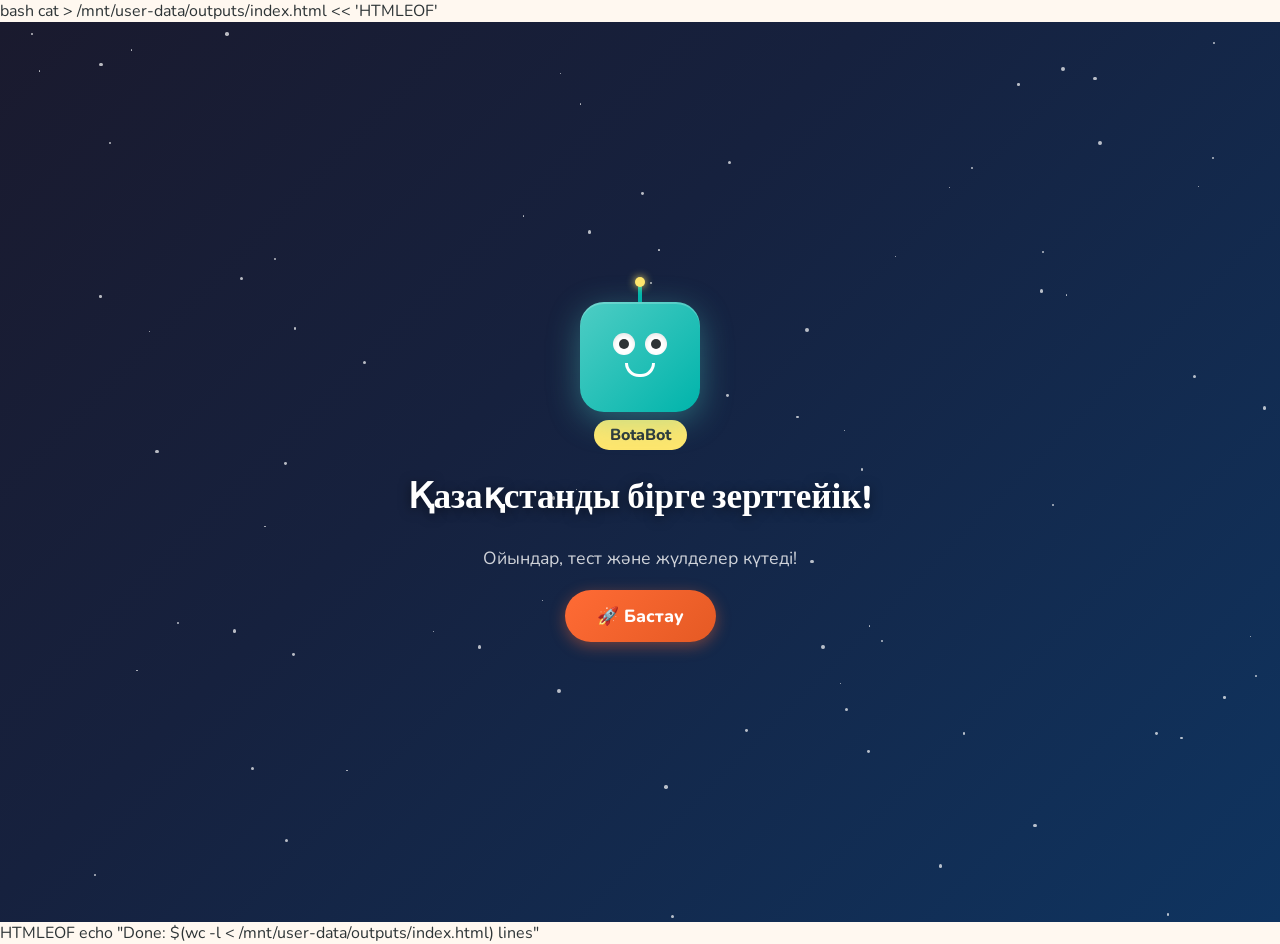
==== commit 2a9e345d: "e eg" ====
--- a/index.html
+++ b/index.html
@@ -1,3159 +1,1205 @@
+bash
+cat > /mnt/user-data/outputs/index.html << 'HTMLEOF'
 <!DOCTYPE html>
 <html lang="kk">
 <head>
-<meta charset="UTF-8">
-<meta name="viewport" content="width=device-width, initial-scale=1.0">
-<title>BotaOy — Баян Сұлу</title>
-<link href="https://fonts.googleapis.com/css2?family=Nunito:wght@400;600;700;800;900&family=Fredoka+One&display=swap" rel="stylesheet">
+<meta charset="UTF-8"/>
+<meta name="viewport" content="width=device-width, initial-scale=1.0"/>
+<title>BotaBot — Қазақстан Білім Платформасы</title>
+<link href="https://fonts.googleapis.com/css2?family=Nunito:wght@400;600;700;800;900&family=Baloo+2:wght@400;600;700;800&display=swap" rel="stylesheet"/>
 <style>
-:root {
-  --bg: #FFF9F0;
-  --surface: #FFFFFF;
-  --surface2: #FFF3E0;
-  --primary: #FF6B35;
-  --primary2: #FF8C5A;
-  --secondary: #4ECDC4;
-  --secondary2: #7EDDD8;
-  --gold: #FFD700;
-  --gold2: #FFA500;
-  --purple: #9B59B6;
-  --purple2: #C39BD3;
-  --green: #27AE60;
-  --green2: #58D68D;
-  --blue: #2980B9;
-  --blue2: #5DADE2;
-  --red: #E74C3C;
-  --border: #FFE0B2;
-  --text: #2C3E50;
-  --text2: #7F8C8D;
-  --shadow: 0 4px 20px rgba(255,107,53,0.15);
-  --shadow2: 0 8px 32px rgba(255,107,53,0.25);
-  --legendary: #FFD700;
-  --epic: #9B59B6;
-  --rare: #2980B9;
-  --common: #95A5A6;
-}
-* { margin:0; padding:0; box-sizing:border-box; }
-body {
-  font-family: 'Nunito', sans-serif;
-  background: var(--bg);
-  color: var(--text);
-  min-height: 100vh;
-  overflow-x: hidden;
-}
-body::before {
-  content: '';
-  position: fixed;
-  inset: 0;
-  background:
-    radial-gradient(circle at 10% 20%, rgba(255,107,53,0.08) 0%, transparent 40%),
-    radial-gradient(circle at 90% 80%, rgba(78,205,196,0.08) 0%, transparent 40%),
-    radial-gradient(circle at 50% 50%, rgba(255,215,0,0.04) 0%, transparent 60%);
-  pointer-events: none;
-  z-index: 0;
-}
-.stars-bg { position: fixed; inset: 0; pointer-events: none; z-index: 0; overflow: hidden; }
-.star {
-  position: absolute; width: 8px; height: 8px; background: var(--gold);
-  clip-path: polygon(50% 0%,61% 35%,98% 35%,68% 57%,79% 91%,50% 70%,21% 91%,32% 57%,2% 35%,39% 35%);
-  animation: floatStar linear infinite; opacity: 0.4;
-}
-@keyframes floatStar {
-  0% { transform: translateY(100vh) rotate(0deg); opacity: 0; }
-  10% { opacity: 0.4; } 90% { opacity: 0.4; }
-  100% { transform: translateY(-100px) rotate(360deg); opacity: 0; }
-}
-.top-bar {
-  position: fixed; top: 0; left: 0; right: 0;
-  background: linear-gradient(135deg, var(--primary), var(--primary2));
-  padding: 12px 20px; display: flex; align-items: center; justify-content: space-between;
-  z-index: 99; box-shadow: 0 4px 20px rgba(255,107,53,0.4);
-}
-.logo-text { font-family: 'Fredoka One', cursive; font-size: 24px; color: white; text-shadow: 2px 2px 0px rgba(0,0,0,0.15); letter-spacing: 1px; }
-.logo-sub { font-size: 10px; color: rgba(255,255,255,0.8); display: block; margin-top: -2px; }
-.coin-pill {
-  background: rgba(255,255,255,0.25); border: 2px solid rgba(255,255,255,0.5);
-  border-radius: 30px; padding: 6px 14px; display: flex; align-items: center; gap: 6px; backdrop-filter: blur(10px);
-}
-.coin-star { width: 22px; height: 22px; }
-.coin-count { font-size: 16px; font-weight: 900; color: white; font-family: 'Fredoka One', cursive; }
-.lang-bar { position: fixed; top: 66px; right: 12px; display: flex; gap: 4px; z-index: 98; }
-.lang-btn {
-  background: white; border: 2px solid var(--border); border-radius: 10px;
-  padding: 4px 8px; font-size: 11px; font-weight: 800; cursor: pointer; transition: all 0.2s;
-  font-family: 'Nunito', sans-serif; color: var(--text2);
-}
-.lang-btn.active { background: var(--primary); border-color: var(--primary); color: white; }
-.page { display: none; padding: 130px 16px 100px; position: relative; z-index: 1; min-height: 100vh; }
-.page.active { display: block; }
+:root{--primary:#FF6B35;--primary-dark:#e55a24;--secondary:#4ECDC4;--accent:#FFE66D;--bg:#FFF8F0;--card-bg:#FFFFFF;--text:#2D3436;--text-light:#636E72;--success:#00B894;--danger:#FF7675;--shadow:0 4px 20px rgba(0,0,0,0.1);--radius:20px;--bot-primary:#4ECDC4;--bot-dark:#00B4AB;--coin:#FFD700;}
+*{box-sizing:border-box;margin:0;padding:0;}
+body{font-family:'Nunito',sans-serif;background:var(--bg);color:var(--text);overflow-x:hidden;}
+.screen{display:none;min-height:100vh;}
+.screen.active{display:block;}
+.hidden{display:none!important;}
 
 /* WELCOME */
-#page-welcome {
-  padding: 0; display: flex; flex-direction: column; align-items: center; justify-content: center;
-  min-height: 100vh; background: linear-gradient(160deg, #FF6B35 0%, #FF8C5A 30%, #FFD700 70%, #4ECDC4 100%); text-align: center;
-}
-#page-welcome.active { display: flex; }
-.welcome-hero { margin-bottom: 32px; animation: bounceIn 0.8s cubic-bezier(0.34,1.56,0.64,1); }
-@keyframes bounceIn { from { transform: scale(0.3) translateY(50px); opacity: 0; } to { transform: scale(1) translateY(0); opacity: 1; } }
-.welcome-title { font-family: 'Fredoka One', cursive; font-size: 52px; color: white; text-shadow: 4px 4px 0 rgba(0,0,0,0.15); margin-bottom: 8px; animation: slideDown 0.6s ease 0.2s both; }
-.welcome-sub { font-size: 18px; color: rgba(255,255,255,0.9); margin-bottom: 40px; font-weight: 700; animation: slideDown 0.6s ease 0.4s both; }
-@keyframes slideDown { from { opacity: 0; transform: translateY(-20px); } to { opacity: 1; transform: translateY(0); } }
-.welcome-btn {
-  background: white; color: var(--primary); border: none; border-radius: 30px; padding: 18px 48px;
-  font-size: 22px; font-weight: 900; font-family: 'Fredoka One', cursive; cursor: pointer;
-  box-shadow: 0 8px 30px rgba(0,0,0,0.2); transition: all 0.2s; animation: slideUp 0.6s ease 0.6s both; letter-spacing: 1px;
-}
-.welcome-btn:hover { transform: translateY(-4px) scale(1.05); box-shadow: 0 16px 40px rgba(0,0,0,0.25); }
-@keyframes slideUp { from { opacity: 0; transform: translateY(30px); } to { opacity: 1; transform: translateY(0); } }
-.cambot-svg { width: 160px; height: 160px; filter: drop-shadow(0 12px 24px rgba(0,0,0,0.2)); }
-
-/* ONBOARD */
-#page-onboard {
-  padding: 0; display: flex; flex-direction: column; align-items: center; justify-content: center;
-  min-height: 100vh; background: linear-gradient(160deg, #4ECDC4, #FFD700 60%, #FF6B35); text-align: center;
-  overflow-y: auto;
-}
-#page-onboard.active { display: flex; }
-.onboard-card { background: white; border-radius: 28px; padding: 28px 24px; max-width: 380px; width: 94%; box-shadow: 0 16px 48px rgba(0,0,0,0.15); margin: 20px 0; }
-.onboard-step { display: none; }
-.onboard-step.active { display: block; }
-.onboard-greeting { font-size: 20px; font-weight: 800; color: var(--secondary); margin-bottom: 8px; }
-
-/* Kazakhstan SVG Map */
-.kz-map-wrap { position: relative; margin: 0 auto 12px; cursor: pointer; }
-.kz-map-wrap svg path { transition: fill 0.2s, opacity 0.2s; cursor: pointer; }
-.kz-map-wrap svg path:hover { opacity: 0.8; }
-.kz-map-wrap svg path.region-selected { fill: #FF6B35 !important; }
-.kz-map-wrap svg path.region-locked { fill: #ccc !important; cursor: not-allowed; }
-.region-label { font-size: 12px; font-weight: 800; color: var(--text2); margin-top: 6px; min-height: 18px; }
-
-/* Region select dropdown */
-.region-select {
-  width: 100%; background: var(--surface2); border: 3px solid var(--border); border-radius: 16px;
-  padding: 12px 16px; font-size: 14px; font-family: 'Nunito', sans-serif; font-weight: 700;
-  color: var(--text); outline: none; margin-bottom: 14px; cursor: pointer;
-}
-.region-select:focus { border-color: var(--primary); }
-
-/* Profile preview */
-.profile-preview { background: linear-gradient(135deg, #FFF5F2, #FFE8E0); border-radius: 20px; padding: 16px; margin-bottom: 16px; }
-.profile-preview-row { display: flex; justify-content: space-between; align-items: center; margin-bottom: 8px; font-size: 13px; font-weight: 700; color: var(--text); }
-.profile-preview-row:last-child { margin-bottom: 0; }
-.onboard-title { font-family: 'Fredoka One', cursive; font-size: 26px; color: var(--primary); margin-bottom: 20px; }
-.fancy-input {
-  width: 100%; background: var(--surface2); border: 3px solid var(--border); border-radius: 16px;
-  padding: 14px 18px; font-size: 16px; font-family: 'Nunito', sans-serif; font-weight: 700;
-  color: var(--text); outline: none; transition: border-color 0.2s; margin-bottom: 16px;
-}
-.fancy-input:focus { border-color: var(--primary); }
-.age-grid { display: flex; gap: 8px; justify-content: center; flex-wrap: wrap; margin-bottom: 20px; }
-.age-btn {
-  width: 50px; height: 50px; border-radius: 14px; background: var(--surface2); border: 3px solid var(--border);
-  font-size: 18px; font-weight: 900; cursor: pointer; transition: all 0.2s; font-family: 'Fredoka One', cursive; color: var(--text);
-}
-.age-btn.selected { background: var(--primary); border-color: var(--primary); color: white; transform: scale(1.1); }
-.big-btn {
-  background: linear-gradient(135deg, var(--primary), var(--primary2)); border: none; border-radius: 20px;
-  padding: 16px 32px; font-size: 18px; font-weight: 900; color: white; cursor: pointer; width: 100%;
-  font-family: 'Fredoka One', cursive; box-shadow: 0 6px 20px rgba(255,107,53,0.4); transition: all 0.2s; letter-spacing: 0.5px;
-}
-.big-btn:hover { transform: translateY(-2px); box-shadow: 0 10px 28px rgba(255,107,53,0.5); }
-.big-btn:active { transform: translateY(0); }
-
-/* MENU */
-.section-title { font-family: 'Fredoka One', cursive; font-size: 24px; color: var(--text); margin-bottom: 4px; }
-.section-sub { font-size: 14px; color: var(--text2); margin-bottom: 20px; font-weight: 600; }
-.menu-grid { display: grid; grid-template-columns: 1fr 1fr; gap: 14px; margin-top: 16px; }
-.game-card {
-  background: white; border-radius: 22px; padding: 20px 14px; text-align: center; cursor: pointer;
-  transition: all 0.25s; box-shadow: 0 4px 16px rgba(0,0,0,0.08); border: 3px solid transparent;
-  position: relative; overflow: hidden;
-}
-.game-card::after { content: ''; position: absolute; inset: 0; background: linear-gradient(135deg, rgba(255,255,255,0) 60%, rgba(255,255,255,0.6)); }
-.game-card:hover { transform: translateY(-5px) scale(1.02); box-shadow: 0 12px 32px rgba(0,0,0,0.15); }
-.game-card.color-1 { border-color: #FF6B35; background: linear-gradient(135deg, #FFF5F2, white); }
-.game-card.color-2 { border-color: #4ECDC4; background: linear-gradient(135deg, #F0FFFD, white); }
-.game-card.color-3 { border-color: #9B59B6; background: linear-gradient(135deg, #FAF0FF, white); }
-.game-card.color-4 { border-color: #27AE60; background: linear-gradient(135deg, #F0FFF7, white); }
-.game-card.color-5 { border-color: #2980B9; background: linear-gradient(135deg, #F0F8FF, white); }
-.game-card.color-6 { border-color: #E74C3C; background: linear-gradient(135deg, #FFF0F0, white); }
-.game-icon-wrap { width: 64px; height: 64px; border-radius: 18px; margin: 0 auto 10px; display: flex; align-items: center; justify-content: center; }
-.game-title-card { font-family: 'Fredoka One', cursive; font-size: 14px; margin-bottom: 4px; color: var(--text); }
-.game-reward-tag { display: inline-block; background: var(--gold); color: #7a5000; font-size: 11px; font-weight: 800; padding: 3px 10px; border-radius: 10px; }
-
-/* GAME PAGES */
-.back-btn {
-  display: flex; align-items: center; gap: 8px; background: white; border: 2px solid var(--border);
-  border-radius: 14px; padding: 8px 16px; font-size: 14px; font-weight: 800; cursor: pointer;
-  margin-bottom: 16px; color: var(--text); font-family: 'Nunito', sans-serif; box-shadow: 0 2px 8px rgba(0,0,0,0.08);
-}
-.game-header {
-  background: white; border-radius: 20px; padding: 16px 20px; display: flex; justify-content: space-around;
-  margin-bottom: 20px; box-shadow: 0 4px 16px rgba(0,0,0,0.07);
-}
-.stat-chip { text-align: center; }
-.stat-num { font-family: 'Fredoka One', cursive; font-size: 24px; color: var(--primary); display: block; }
-.stat-lbl { font-size: 11px; color: var(--text2); font-weight: 700; }
-
-/* MEMORY */
-.memory-grid { display: grid; grid-template-columns: repeat(4,1fr); gap: 10px; max-width: 380px; margin: 0 auto; }
-.mem-card { aspect-ratio: 1; border-radius: 16px; cursor: pointer; transition: all 0.3s cubic-bezier(0.34,1.56,0.64,1); position: relative; transform-style: preserve-3d; }
-.mem-card-inner { width: 100%; height: 100%; position: relative; transform-style: preserve-3d; transition: transform 0.4s; border-radius: 16px; }
-.mem-card.flipped .mem-card-inner { transform: rotateY(180deg); }
-.mem-face { position: absolute; inset: 0; border-radius: 16px; display: flex; align-items: center; justify-content: center; backface-visibility: hidden; }
-.mem-back { background: linear-gradient(135deg, var(--secondary), var(--secondary2)); border: 3px solid rgba(255,255,255,0.5); }
-.mem-front { background: white; border: 3px solid var(--border); transform: rotateY(180deg); font-size: 28px; }
-.mem-card.matched .mem-front { background: linear-gradient(135deg, #ECFFF8, #D5F5E3); border-color: var(--green); animation: matchPop 0.4s cubic-bezier(0.34,1.56,0.64,1); }
-@keyframes matchPop { 0% { transform: rotateY(180deg) scale(0.8); } 60% { transform: rotateY(180deg) scale(1.15); } 100% { transform: rotateY(180deg) scale(1); } }
-
-/* QUIZ */
-.quiz-bubble { background: white; border-radius: 24px; padding: 24px; margin-bottom: 20px; box-shadow: 0 4px 20px rgba(0,0,0,0.08); position: relative; }
-.quiz-bubble::after { content: ''; position: absolute; bottom: -14px; left: 40px; border: 14px solid transparent; border-top: 14px solid white; }
-.quiz-q-text { font-size: 16px; font-weight: 800; line-height: 1.5; color: var(--text); }
-.quiz-options { margin-top: 20px; display: grid; gap: 10px; }
-.quiz-opt-btn {
-  background: white; border: 3px solid var(--border); border-radius: 16px; padding: 14px 18px;
-  font-size: 15px; font-weight: 700; cursor: pointer; text-align: left; transition: all 0.2s;
-  font-family: 'Nunito', sans-serif; color: var(--text); display: flex; align-items: center; gap: 12px;
-}
-.quiz-opt-btn:hover:not(:disabled) { border-color: var(--secondary); background: #F0FFFD; transform: translateX(4px); }
-.quiz-opt-letter { width: 30px; height: 30px; border-radius: 10px; background: var(--surface2); display: flex; align-items: center; justify-content: center; font-family: 'Fredoka One', cursive; font-size: 14px; flex-shrink: 0; }
-.quiz-opt-btn.correct { border-color: var(--green); background: linear-gradient(135deg, #ECFFF8, #D5F5E3); animation: correctShake 0.5s ease; }
-.quiz-opt-btn.correct .quiz-opt-letter { background: var(--green); color: white; }
-@keyframes correctShake { 0% { transform: scale(1); } 25% { transform: scale(1.06) translateX(4px); } 50% { transform: scale(1.06) translateX(-4px); } 75% { transform: scale(1.03); } 100% { transform: scale(1); } }
-.quiz-opt-btn.wrong { border-color: var(--red); background: linear-gradient(135deg, #FFF5F5, #FFE0E0); }
-.quiz-opt-btn.wrong .quiz-opt-letter { background: var(--red); color: white; }
+.welcome-bg{min-height:100vh;background:linear-gradient(135deg,#1a1a2e 0%,#16213e 40%,#0f3460 100%);display:flex;align-items:center;justify-content:center;position:relative;overflow:hidden;}
+.stars{position:absolute;inset:0;pointer-events:none;}
+.star{position:absolute;background:#fff;border-radius:50%;animation:twinkle var(--dur) ease-in-out infinite alternate;opacity:.7;}
+@keyframes twinkle{from{opacity:.2;transform:scale(.8);}to{opacity:1;transform:scale(1.2);}}
+.welcome-content{text-align:center;z-index:1;padding:40px 20px;display:flex;flex-direction:column;align-items:center;gap:20px;}
+.welcome-title{font-family:'Baloo 2',cursive;font-size:2.2rem;color:#fff;text-shadow:0 2px 12px rgba(0,0,0,0.5);}
+.welcome-sub{color:rgba(255,255,255,0.8);font-size:1.1rem;}
+
+/* BOT */
+.bot-container{display:flex;flex-direction:column;align-items:center;}
+.big-bot{animation:float 3s ease-in-out infinite;}
+@keyframes float{0%,100%{transform:translateY(0);}50%{transform:translateY(-12px);}}
+.bot-body{background:linear-gradient(135deg,var(--bot-primary),var(--bot-dark));border-radius:24px;padding:16px 20px 20px;position:relative;box-shadow:0 8px 32px rgba(78,205,196,0.4),inset 0 2px 0 rgba(255,255,255,0.2);width:120px;min-height:110px;display:flex;flex-direction:column;align-items:center;justify-content:center;}
+.bot-body.sm{width:80px;min-height:75px;border-radius:16px;padding:10px 14px 14px;}
+.bot-body.xs{width:50px;min-height:48px;border-radius:12px;padding:6px 8px 10px;}
+.bot-face{display:flex;flex-direction:column;align-items:center;gap:8px;}
+.bot-eyes{display:flex;gap:10px;}
+.bot-eye{width:22px;height:22px;background:#fff;border-radius:50%;display:flex;align-items:center;justify-content:center;box-shadow:inset 0 2px 4px rgba(0,0,0,0.1);}
+.bot-eye.sm{width:14px;height:14px;}
+.bot-eye.xs{width:9px;height:9px;}
+.pupil{width:10px;height:10px;background:#2D3436;border-radius:50%;animation:blink 4s ease-in-out infinite;}
+.bot-eye.sm .pupil{width:6px;height:6px;}
+.bot-eye.xs .pupil{width:4px;height:4px;}
+@keyframes blink{0%,96%,100%{transform:scaleY(1);}98%{transform:scaleY(0.1);}}
+.bot-mouth{width:30px;height:14px;border:3px solid #fff;border-top:none;border-radius:0 0 20px 20px;}
+.bot-mouth.xs{width:18px;height:8px;border-width:2px;}
+.bot-antenna{position:absolute;top:-20px;left:50%;transform:translateX(-50%);width:4px;height:20px;background:var(--bot-dark);display:flex;flex-direction:column;align-items:center;}
+.bot-antenna.sm{height:14px;top:-14px;width:3px;}
+.bot-antenna.xs{height:10px;top:-10px;width:2px;}
+.antenna-ball{width:10px;height:10px;background:var(--accent);border-radius:50%;margin-top:-5px;box-shadow:0 0 8px var(--accent);}
+.antenna-ball.sm{width:7px;height:7px;margin-top:-3px;}
+.antenna-ball.xs{width:5px;height:5px;margin-top:-2px;}
+.bot-name-tag{background:var(--accent);color:var(--text);font-weight:800;padding:4px 16px;border-radius:20px;margin-top:8px;font-size:1rem;}
+
+/* SETUP */
+.setup-wrap{min-height:100vh;background:linear-gradient(135deg,#667eea 0%,#764ba2 100%);display:flex;flex-direction:column;align-items:center;justify-content:center;padding:20px;gap:24px;}
+.bot-small{animation:float 3s ease-in-out infinite;}
+.setup-card{background:#fff;border-radius:var(--radius);padding:32px 28px;width:100%;max-width:420px;box-shadow:var(--shadow);display:flex;flex-direction:column;gap:16px;align-items:center;text-align:center;}
+.setup-card h2{font-family:'Baloo 2',cursive;font-size:1.4rem;color:var(--text);line-height:1.4;}
+.setup-card.hidden{display:none;}
+.setup-input{width:100%;padding:14px 18px;border:2.5px solid #e0e0e0;border-radius:14px;font-size:1.1rem;font-family:'Nunito',sans-serif;transition:border-color 0.2s;outline:none;}
+.setup-input:focus{border-color:var(--primary);}
+.setup-select{width:100%;padding:14px 18px;border:2.5px solid #e0e0e0;border-radius:14px;font-size:1rem;font-family:'Nunito',sans-serif;outline:none;background:#fff;cursor:pointer;}
+.lang-btns{display:flex;gap:12px;flex-wrap:wrap;justify-content:center;}
+.lang-btn{padding:10px 24px;border-radius:14px;border:2.5px solid #e0e0e0;font-size:1rem;font-family:'Nunito',sans-serif;cursor:pointer;background:#fff;transition:all 0.2s;font-weight:700;}
+.lang-btn.active{border-color:var(--primary);background:var(--primary);color:#fff;}
+
+/* BUTTONS */
+.btn-primary{background:linear-gradient(135deg,var(--primary),var(--primary-dark));color:#fff;border:none;padding:14px 32px;border-radius:50px;font-size:1.1rem;font-weight:800;cursor:pointer;box-shadow:0 4px 15px rgba(255,107,53,0.4);transition:transform 0.15s,box-shadow 0.15s;font-family:'Nunito',sans-serif;}
+.btn-primary:hover{transform:translateY(-2px);box-shadow:0 6px 20px rgba(255,107,53,0.5);}
+.btn-primary.pulse{animation:pulse-btn 2s ease-in-out infinite;}
+@keyframes pulse-btn{0%,100%{box-shadow:0 4px 15px rgba(255,107,53,0.4);}50%{box-shadow:0 4px 30px rgba(255,107,53,0.8);}}
+.btn-secondary{background:transparent;color:var(--primary);border:2.5px solid var(--primary);padding:10px 24px;border-radius:50px;font-size:1rem;font-weight:700;cursor:pointer;transition:all 0.15s;font-family:'Nunito',sans-serif;}
+.btn-secondary:hover{background:var(--primary);color:#fff;}
+.btn-back{background:rgba(255,255,255,0.2);border:2px solid rgba(255,255,255,0.5);color:#fff;padding:8px 16px;border-radius:50px;cursor:pointer;font-weight:700;font-family:'Nunito',sans-serif;font-size:0.95rem;}
+
+/* HUB */
+.hub-wrap{min-height:100vh;display:flex;flex-direction:column;}
+.hub-header{background:linear-gradient(135deg,#1a1a2e,#16213e);padding:12px 20px;display:flex;align-items:center;justify-content:space-between;position:sticky;top:0;z-index:100;}
+.header-left{display:flex;align-items:center;gap:10px;}
+.hub-logo{color:#fff;font-family:'Baloo 2',cursive;font-size:1.4rem;font-weight:700;}
+.bot-mini{cursor:pointer;}
+.header-right{display:flex;align-items:center;gap:12px;}
+.coin-display{display:flex;align-items:center;gap:6px;background:rgba(255,215,0,0.15);border:1.5px solid var(--coin);padding:6px 14px;border-radius:20px;color:var(--coin);font-weight:800;font-size:1rem;}
+.header-user{color:rgba(255,255,255,0.9);font-weight:700;font-size:0.95rem;}
+.hub-nav{display:flex;overflow-x:auto;background:#fff;border-bottom:2px solid #f0f0f0;padding:0 12px;gap:4px;scrollbar-width:none;}
+.hub-nav::-webkit-scrollbar{display:none;}
+.nav-tab{white-space:nowrap;padding:12px 16px;border:none;background:transparent;font-family:'Nunito',sans-serif;font-weight:700;font-size:0.88rem;color:var(--text-light);cursor:pointer;border-bottom:3px solid transparent;transition:all 0.2s;}
+.nav-tab.active{color:var(--primary);border-bottom-color:var(--primary);}
+.tab-content{display:none;padding:24px 16px;flex:1;}
+.tab-content.active{display:block;}
+.section-title{font-family:'Baloo 2',cursive;font-size:1.5rem;margin-bottom:6px;color:var(--text);}
+.section-sub{color:var(--text-light);margin-bottom:16px;}
+
+/* GAMES GRID */
+.games-grid{display:grid;grid-template-columns:repeat(auto-fill,minmax(280px,1fr));gap:14px;margin-top:16px;}
+.game-card{background:var(--card-bg);border-radius:var(--radius);padding:18px 20px;display:flex;align-items:center;gap:16px;box-shadow:var(--shadow);cursor:pointer;position:relative;transition:transform 0.15s,box-shadow 0.15s;border:2px solid transparent;}
+.game-card:hover{transform:translateY(-3px);box-shadow:0 8px 24px rgba(0,0,0,0.15);border-color:var(--primary);}
+.game-icon{font-size:2.2rem;}
+.game-info{flex:1;}
+.game-name{font-weight:800;font-size:1rem;color:var(--text);}
+.game-reward{color:var(--coin);font-weight:700;font-size:0.9rem;margin-top:3px;}
+.daily-badge{font-size:0.75rem;font-weight:700;padding:3px 8px;border-radius:10px;position:absolute;top:10px;right:10px;}
+.daily-badge.done{background:#d4edda;color:#155724;}
+.daily-badge.done::before{content:"✅ Бүгін";}
+
+/* MATCH GAME */
+.match-grid{display:grid;grid-template-columns:1fr 1fr;gap:10px;max-width:600px;margin:0 auto;}
+.match-card{background:var(--card-bg);border-radius:14px;padding:14px;text-align:center;cursor:pointer;font-weight:700;font-size:0.95rem;border:3px solid #e0e0e0;transition:all 0.2s;box-shadow:var(--shadow);min-height:90px;display:flex;flex-direction:column;align-items:center;justify-content:center;gap:4px;}
+.match-card img.candy{width:60px;height:60px;object-fit:contain;border-radius:8px;}
+.match-card:hover{border-color:var(--primary);transform:scale(1.03);}
+.match-card.selected{border-color:var(--primary);background:#fff3ef;}
+.match-card.matched{border-color:var(--success);background:#e8f8f5;pointer-events:none;}
+.match-card.wrong{border-color:var(--danger);background:#ffeaea;animation:shake 0.4s;}
+@keyframes shake{0%,100%{transform:translateX(0);}25%{transform:translateX(-6px);}75%{transform:translateX(6px);}}
+
+/* FLASHCARD */
+.flashcard-wrap{display:flex;flex-direction:column;align-items:center;gap:16px;margin:20px 0;}
+.flashcard{width:260px;height:160px;perspective:1000px;cursor:pointer;position:relative;}
+.card-front,.card-back{position:absolute;inset:0;border-radius:20px;display:flex;align-items:center;justify-content:center;font-size:1.4rem;font-weight:800;backface-visibility:hidden;transition:transform 0.5s;box-shadow:var(--shadow);}
+.card-front{background:linear-gradient(135deg,var(--primary),var(--primary-dark));color:#fff;}
+.card-back{background:linear-gradient(135deg,var(--secondary),#00b4ab);color:#fff;transform:rotateY(180deg);}
+.flashcard.flipped .card-front{transform:rotateY(180deg);}
+.flashcard.flipped .card-back{transform:rotateY(0);}
+.card-hint{color:var(--text-light);font-size:0.9rem;}
+.card-choices{display:flex;flex-wrap:wrap;gap:10px;justify-content:center;max-width:500px;margin:0 auto;}
+.choice-btn{padding:10px 20px;border-radius:14px;border:2.5px solid #e0e0e0;background:#fff;font-weight:700;font-size:0.95rem;cursor:pointer;transition:all 0.15s;font-family:'Nunito',sans-serif;}
+.choice-btn:hover{border-color:var(--primary);}
+.choice-btn.correct{border-color:var(--success);background:#e8f8f5;color:var(--success);}
+.choice-btn.wrong{border-color:var(--danger);background:#ffeaea;color:var(--danger);}
+
+/* PUZZLE */
+.puzzle-levels{display:flex;gap:12px;justify-content:center;margin:20px 0;flex-wrap:wrap;}
+.level-btn{padding:12px 24px;border-radius:14px;border:2.5px solid #e0e0e0;background:#fff;font-weight:700;font-size:1rem;cursor:pointer;transition:all 0.15s;font-family:'Nunito',sans-serif;}
+.level-btn:hover{border-color:var(--primary);background:#fff3ef;}
+.puzzle-board{display:grid;gap:6px;max-width:400px;margin:0 auto;background:#e0e0e0;padding:6px;border-radius:14px;}
+.puzzle-board.hidden{display:none;}
+.puzzle-tile{background:var(--card-bg);border-radius:8px;cursor:pointer;display:flex;align-items:center;justify-content:center;font-weight:800;font-size:1.8rem;transition:all 0.15s;aspect-ratio:1;box-shadow:0 2px 6px rgba(0,0,0,0.1);overflow:hidden;}
+.puzzle-tile:hover:not(.empty){transform:scale(1.05);}
+.puzzle-tile.empty{background:#e9ecef;cursor:default;box-shadow:none;}
+.puzzle-tile img{width:100%;height:100%;object-fit:cover;}
 
 /* MATH */
-.math-box { background: white; border-radius: 28px; padding: 40px 24px; text-align: center; margin-bottom: 24px; box-shadow: 0 8px 32px rgba(0,0,0,0.08); border: 3px solid var(--border); }
-.math-expr { font-family: 'Fredoka One', cursive; font-size: 40px; color: var(--text); margin-bottom: 8px; }
-.math-streak-badge { display: inline-block; background: linear-gradient(135deg, var(--gold), var(--gold2)); color: #7a5000; font-size: 12px; font-weight: 800; padding: 4px 12px; border-radius: 12px; }
-.math-answers { display: grid; grid-template-columns: 1fr 1fr; gap: 12px; }
-.math-ans-btn {
-  background: white; border: 3px solid var(--border); border-radius: 20px; padding: 22px;
-  font-family: 'Fredoka One', cursive; font-size: 28px; cursor: pointer; transition: all 0.2s; color: var(--text);
-  box-shadow: 0 4px 12px rgba(0,0,0,0.06);
-}
-.math-ans-btn:hover:not(:disabled) { border-color: var(--secondary); background: #F0FFFD; transform: scale(1.05); }
-.math-ans-btn.correct { border-color: var(--green); background: linear-gradient(135deg, #ECFFF8, #D5F5E3); animation: bigPop 0.4s cubic-bezier(0.34,1.56,0.64,1); color: var(--green); }
-.math-ans-btn.wrong { border-color: var(--red); background: linear-gradient(135deg, #FFF5F5, #FFE0E0); animation: shake 0.3s ease; color: var(--red); }
-@keyframes bigPop { 0% { transform: scale(0.9); } 60% { transform: scale(1.15); } 100% { transform: scale(1); } }
-@keyframes shake { 0% { transform: translateX(0); } 20% { transform: translateX(-8px); } 40% { transform: translateX(8px); } 60% { transform: translateX(-5px); } 80% { transform: translateX(5px); } 100% { transform: translateX(0); } }
-
-/* PUZZLE */
-.puzzle-board { display: grid; gap: 6px; margin: 0 auto 20px; }
-.puzzle-board.size-3 { grid-template-columns: repeat(3,1fr); max-width: 300px; }
-.puzzle-board.size-4 { grid-template-columns: repeat(4,1fr); max-width: 360px; }
-.puzzle-board.size-5 { grid-template-columns: repeat(5,1fr); max-width: 400px; }
-.p-tile {
-  aspect-ratio: 1; background: white; border: 3px solid var(--border); border-radius: 14px;
-  display: flex; align-items: center; justify-content: center; font-family: 'Fredoka One', cursive;
-  font-size: 24px; color: var(--text); cursor: pointer; transition: all 0.15s; box-shadow: 0 3px 10px rgba(0,0,0,0.08);
-}
-.p-tile:hover:not(.empty) { border-color: var(--secondary); transform: scale(1.05); }
-.p-tile.empty { background: var(--surface2); border-style: dashed; cursor: default; box-shadow: none; }
-.p-tile.solved { background: linear-gradient(135deg, #ECFFF8, #D5F5E3); border-color: var(--green); color: var(--green); animation: solvedPop 0.4s ease; }
-@keyframes solvedPop { 0% { transform: scale(0.9); } 60% { transform: scale(1.1); } 100% { transform: scale(1); } }
-.puzzle-levels { display: flex; gap: 8px; justify-content: center; margin-bottom: 16px; }
-.level-btn { padding: 8px 18px; border-radius: 14px; border: 3px solid var(--border); background: white; font-size: 13px; font-weight: 800; cursor: pointer; transition: all 0.2s; font-family: 'Nunito', sans-serif; }
-.level-btn.active { background: linear-gradient(135deg, var(--secondary), var(--secondary2)); border-color: var(--secondary); color: white; }
-
-/* WORD GAME */
-.word-scramble-box { background: white; border-radius: 24px; padding: 28px 20px; text-align: center; margin-bottom: 20px; box-shadow: 0 6px 24px rgba(0,0,0,0.08); border: 3px solid var(--border); }
-.scrambled { font-family: 'Fredoka One', cursive; font-size: 36px; letter-spacing: 10px; color: var(--purple); margin-bottom: 10px; }
-.word-hint-txt { font-size: 13px; color: var(--text2); font-weight: 600; }
-.word-input {
-  width: 100%; background: white; border: 3px solid var(--border); border-radius: 18px;
-  padding: 16px 20px; font-size: 20px; font-family: 'Fredoka One', cursive; letter-spacing: 6px;
-  text-transform: uppercase; outline: none; margin-bottom: 12px; text-align: center;
-  transition: border-color 0.2s; color: var(--text); box-shadow: 0 4px 12px rgba(0,0,0,0.06);
-}
-.word-input:focus { border-color: var(--purple); }
-.word-input.correct-input { border-color: var(--green); background: #ECFFF8; animation: bigPop 0.4s ease; }
-
-/* SNAKE GAME */
-#page-snake { display: none; }
-#page-snake.active { display: block; }
-.snake-canvas-wrap { display: flex; justify-content: center; margin-bottom: 16px; }
-#snakeCanvas { border-radius: 16px; border: 4px solid var(--secondary); box-shadow: 0 8px 32px rgba(78,205,196,0.3); background: #0d1f2d; }
-.snake-controls { display: grid; grid-template-columns: repeat(3,1fr); gap: 8px; max-width: 220px; margin: 0 auto 16px; }
-.snake-btn {
-  background: white; border: 3px solid var(--secondary); border-radius: 14px; padding: 14px;
-  font-size: 22px; cursor: pointer; transition: all 0.15s; display: flex; align-items: center; justify-content: center;
-  box-shadow: 0 4px 12px rgba(0,0,0,0.08);
-}
-.snake-btn:active { transform: scale(0.92); background: var(--secondary); }
-.snake-info { display: flex; gap: 12px; justify-content: center; margin-bottom: 12px; }
-.snake-badge {
-  background: white; border-radius: 14px; padding: 8px 18px; font-family: 'Fredoka One', cursive;
-  font-size: 16px; box-shadow: 0 4px 12px rgba(0,0,0,0.07); border: 2px solid var(--border);
-}
-
-/* SHOP */
-.shop-tabs { display: flex; background: white; border-radius: 18px; padding: 5px; gap: 4px; margin-bottom: 20px; box-shadow: 0 4px 16px rgba(0,0,0,0.07); }
-.shop-tab { flex: 1; padding: 10px 6px; border: none; border-radius: 13px; font-size: 11px; font-weight: 800; cursor: pointer; transition: all 0.2s; font-family: 'Nunito', sans-serif; color: var(--text2); background: transparent; }
-.shop-tab.active { background: linear-gradient(135deg, var(--primary), var(--primary2)); color: white; box-shadow: 0 4px 12px rgba(255,107,53,0.3); }
-
-/* CASE CARDS */
-.case-card { background: white; border-radius: 22px; padding: 20px; display: flex; align-items: center; gap: 16px; cursor: pointer; transition: all 0.25s; box-shadow: 0 4px 16px rgba(0,0,0,0.08); border: 3px solid transparent; margin-bottom: 12px; }
-.case-card:hover { transform: translateY(-3px); box-shadow: 0 12px 32px rgba(0,0,0,0.12); }
-.case-card.bronze { border-color: #CD7F32; }
-.case-card.silver { border-color: #C0C0C0; }
-.case-card.gold-case { border-color: #FFD700; }
-.case-card.discount-case { border-color: #E91E8C; background: linear-gradient(135deg, #FFF0F8, white); }
-.case-icon-box { width: 72px; height: 72px; border-radius: 18px; display: flex; align-items: center; justify-content: center; flex-shrink: 0; }
-.case-icon-box.bronze-bg { background: linear-gradient(135deg, #CD7F32, #E8A45A); }
-.case-icon-box.silver-bg { background: linear-gradient(135deg, #7F8C8D, #BDC3C7); }
-.case-icon-box.gold-bg { background: linear-gradient(135deg, #F39C12, #FFD700); }
-.case-icon-box.discount-bg { background: linear-gradient(135deg, #E91E8C, #FF6B9D); }
-.case-name { font-family: 'Fredoka One', cursive; font-size: 17px; margin-bottom: 4px; }
-.case-desc { font-size: 12px; color: var(--text2); font-weight: 600; margin-bottom: 10px; }
-.odds-row { display: flex; gap: 5px; flex-wrap: wrap; }
-.odds-badge { font-size: 10px; font-weight: 800; padding: 3px 8px; border-radius: 8px; }
-.badge-common { background: rgba(149,165,166,0.2); color: var(--common); }
-.badge-rare { background: rgba(41,128,185,0.15); color: var(--blue); }
-.badge-epic { background: rgba(155,89,182,0.15); color: var(--purple); }
-.badge-legendary { background: rgba(255,215,0,0.2); color: #B8860B; }
-.case-price-tag { display: flex; align-items: center; gap: 4px; font-family: 'Fredoka One', cursive; font-size: 18px; color: #B8860B; white-space: nowrap; }
-
-/* DISCOUNT CASE REVEAL */
-.discount-reveal-grid { display: grid; grid-template-columns: repeat(4,1fr); gap: 8px; margin: 16px 0; }
-.discount-cell {
-  background: linear-gradient(135deg, #FFF0F8, #FFE0F0); border: 2px solid #E91E8C; border-radius: 12px;
-  padding: 10px 4px; text-align: center; font-size: 11px; font-weight: 800; color: #E91E8C;
-  display: flex; flex-direction: column; align-items: center; gap: 4px;
-}
-.discount-cell.empty-cell { background: #f5f5f5; border-color: #ddd; color: #aaa; }
-.discount-pct { font-family: 'Fredoka One', cursive; font-size: 18px; }
-
-/* ICONS SHOP */
-.icons-grid { display: grid; grid-template-columns: repeat(3,1fr); gap: 12px; }
-.icon-shop-item { background: white; border-radius: 18px; padding: 14px 8px; text-align: center; cursor: pointer; transition: all 0.2s; box-shadow: 0 3px 10px rgba(0,0,0,0.07); border: 3px solid transparent; }
-.icon-shop-item:hover { transform: translateY(-3px); box-shadow: 0 8px 24px rgba(0,0,0,0.12); }
-.icon-shop-item.owned-item { border-color: var(--green); }
-.icon-shop-item.equipped-item { border-color: var(--gold2); background: #FFFBEB; }
-.icon-shop-item.locked-item { opacity: 0.5; cursor: not-allowed; }
-.icon-svg-wrap { width: 56px; height: 56px; margin: 0 auto 8px; }
-.icon-shop-name { font-size: 11px; font-weight: 800; margin-bottom: 3px; }
-.icon-shop-rarity { font-size: 10px; font-weight: 800; margin-bottom: 5px; }
-.icon-shop-price { font-size: 12px; font-weight: 900; color: #B8860B; }
+.math-question{text-align:center;font-family:'Baloo 2',cursive;font-size:2.5rem;font-weight:800;color:var(--text);margin:20px 0;background:#fff;border-radius:20px;padding:24px;box-shadow:var(--shadow);}
+.math-choices{display:grid;grid-template-columns:1fr 1fr;gap:12px;max-width:400px;margin:0 auto;}
+.math-choice{padding:16px;background:#fff;border-radius:16px;border:3px solid #e0e0e0;font-size:1.3rem;font-weight:800;cursor:pointer;text-align:center;transition:all 0.15s;box-shadow:var(--shadow);font-family:'Nunito',sans-serif;}
+.math-choice:hover{border-color:var(--primary);transform:scale(1.03);}
+.math-choice.correct{border-color:var(--success);background:#e8f8f5;}
+.math-choice.wrong{border-color:var(--danger);background:#ffeaea;}
+.math-feedback{text-align:center;font-size:1.2rem;font-weight:800;margin-top:14px;min-height:30px;}
+
+/* WORD */
+.word-clue{text-align:center;font-size:1.1rem;background:#fff;border-radius:16px;padding:20px;margin:16px 0;box-shadow:var(--shadow);color:var(--text);font-weight:600;line-height:1.5;}
+.word-letters{display:flex;gap:8px;justify-content:center;flex-wrap:wrap;margin:14px 0;}
+.word-letter{width:42px;height:50px;background:var(--primary);color:#fff;border-radius:10px;display:flex;align-items:center;justify-content:center;font-size:1.3rem;font-weight:800;box-shadow:var(--shadow);}
+.word-letter.hint{background:var(--secondary);}
+.word-input-row{display:flex;gap:10px;align-items:center;max-width:400px;margin:0 auto;}
+
+/* SNAKE */
+#snake-canvas{display:block;margin:0 auto;border-radius:16px;background:#1a1a2e;box-shadow:var(--shadow);max-width:100%;}
+.snake-controls{text-align:center;margin-top:14px;}
+.dpad{display:flex;flex-direction:column;align-items:center;gap:4px;margin-top:12px;}
+.dpad-row{display:flex;gap:4px;}
+.dpad-btn{width:52px;height:52px;background:var(--secondary);color:#fff;border:none;border-radius:12px;font-size:1.3rem;cursor:pointer;box-shadow:var(--shadow);transition:transform 0.1s;}
+.dpad-btn:active{transform:scale(0.9);}
+
+/* CASES */
+.cases-grid{display:flex;gap:16px;flex-wrap:wrap;justify-content:center;margin-top:16px;}
+.case-card{width:160px;padding:24px 16px;border-radius:var(--radius);text-align:center;cursor:pointer;transition:transform 0.2s,box-shadow 0.2s;box-shadow:var(--shadow);}
+.case-card:hover{transform:translateY(-5px) scale(1.03);}
+.case-card.bronze{background:linear-gradient(135deg,#cd7f32,#a05a1e);color:#fff;}
+.case-card.silver{background:linear-gradient(135deg,#C0C0C0,#808080);color:#fff;}
+.case-card.gold{background:linear-gradient(135deg,#FFD700,#FFA500);color:#fff;}
+.case-icon{font-size:2.5rem;margin-bottom:8px;}
+.case-name{font-weight:800;font-size:1rem;margin-bottom:6px;}
+.case-price{font-size:0.9rem;opacity:0.9;}
+.case-result{background:#fff;border-radius:var(--radius);padding:20px;margin-top:16px;text-align:center;box-shadow:var(--shadow);font-size:1.1rem;font-weight:700;}
+.case-result.hidden{display:none;}
 
 /* PROMO */
-.promo-section { background: white; border-radius: 22px; padding: 24px; box-shadow: 0 4px 16px rgba(0,0,0,0.07); }
-.promo-title { font-family: 'Fredoka One', cursive; font-size: 18px; margin-bottom: 6px; color: var(--text); }
-.promo-desc { font-size: 13px; color: var(--text2); font-weight: 600; margin-bottom: 16px; }
-.promo-input { width: 100%; background: var(--surface2); border: 3px solid var(--border); border-radius: 14px; padding: 13px 16px; font-size: 15px; font-family: 'Fredoka One', cursive; letter-spacing: 3px; text-transform: uppercase; outline: none; margin-bottom: 10px; transition: border-color 0.2s; color: var(--text); }
-.promo-input:focus { border-color: var(--primary); }
-.promo-msg { padding: 12px 16px; border-radius: 12px; font-size: 13px; font-weight: 700; margin-top: 10px; display: none; }
-.promo-msg.ok { background: #ECFFF8; color: var(--green); display: block; }
-.promo-msg.fail { background: #FFF5F5; color: var(--red); display: block; }
-
-/* PROFILE */
-.profile-card { background: white; border-radius: 24px; padding: 28px 22px; text-align: center; margin-bottom: 16px; box-shadow: 0 6px 24px rgba(0,0,0,0.08); }
-.avatar-ring { width: 88px; height: 88px; border-radius: 50%; border: 4px solid var(--primary); display: flex; align-items: center; justify-content: center; margin: 0 auto 14px; background: var(--surface2); overflow: hidden; cursor: pointer; transition: transform 0.2s; }
-.avatar-ring:hover { transform: scale(1.05); }
-.profile-name-txt { font-family: 'Fredoka One', cursive; font-size: 22px; margin-bottom: 4px; }
-.profile-rank-txt { font-size: 13px; color: var(--gold2); font-weight: 800; margin-bottom: 16px; }
-.profile-stats { display: grid; grid-template-columns: repeat(3,1fr); gap: 10px; }
-.p-stat-card { background: var(--surface2); border-radius: 14px; padding: 12px 6px; }
-.p-stat-num { font-family: 'Fredoka One', cursive; font-size: 20px; color: var(--primary); }
-.p-stat-lbl { font-size: 10px; font-weight: 700; color: var(--text2); }
-.inv-section { background: white; border-radius: 22px; padding: 20px; box-shadow: 0 4px 16px rgba(0,0,0,0.07); margin-bottom: 14px; }
-.inv-title { font-family: 'Fredoka One', cursive; font-size: 16px; margin-bottom: 14px; }
-.inv-grid { display: grid; grid-template-columns: repeat(4,1fr); gap: 8px; }
-.inv-slot { aspect-ratio: 1; background: var(--surface2); border: 2px solid var(--border); border-radius: 12px; display: flex; align-items: center; justify-content: center; position: relative; }
-.rarity-dot { position: absolute; bottom: 3px; right: 3px; width: 7px; height: 7px; border-radius: 50%; }
-.dot-legendary { background: var(--legendary); }
-.dot-epic { background: var(--epic); }
-.dot-rare { background: var(--rare); }
-.dot-common { background: var(--common); }
-
-/* LEADERBOARD */
-.lb-card { background: white; border-radius: 22px; padding: 20px; box-shadow: 0 4px 16px rgba(0,0,0,0.08); }
-.lb-row { display: flex; align-items: center; gap: 14px; padding: 12px 10px; border-radius: 14px; margin-bottom: 6px; transition: background 0.2s; }
-.lb-row:hover { background: var(--surface2); }
-.lb-row.me { background: linear-gradient(135deg, #FFF5F2, #FFE8E0); border: 2px solid var(--primary); }
-.lb-rank { font-family: 'Fredoka One', cursive; font-size: 20px; width: 36px; text-align: center; }
-.lb-rank.gold-rank { color: #FFD700; }
-.lb-rank.silver-rank { color: #C0C0C0; }
-.lb-rank.bronze-rank { color: #CD7F32; }
-.lb-name { flex: 1; font-weight: 800; font-size: 15px; }
-.lb-score { font-family: 'Fredoka One', cursive; font-size: 16px; color: var(--primary); }
-.lb-avatar { width: 36px; height: 36px; border-radius: 50%; background: var(--surface2); display: flex; align-items: center; justify-content: center; font-size: 18px; border: 2px solid var(--border); overflow: hidden; }
-
-/* NAV */
-nav {
-  position: fixed; bottom: 0; left: 0; right: 0; background: white; border-top: 3px solid var(--border);
-  display: flex; justify-content: space-around; padding: 10px 0 16px; z-index: 100; box-shadow: 0 -4px 20px rgba(0,0,0,0.08);
-}
-.nav-btn { background: none; border: none; cursor: pointer; display: flex; flex-direction: column; align-items: center; gap: 3px; font-size: 10px; font-weight: 800; color: var(--text2); transition: color 0.2s; font-family: 'Nunito', sans-serif; padding: 4px 12px; }
-.nav-btn.active { color: var(--primary); }
-.nav-icon-wrap { width: 36px; height: 36px; border-radius: 12px; display: flex; align-items: center; justify-content: center; transition: all 0.2s; }
-.nav-btn.active .nav-icon-wrap { background: linear-gradient(135deg, var(--primary), var(--primary2)); }
-.nav-btn.active .nav-icon-wrap svg { stroke: white; }
-
-/* MODALS */
-.modal-overlay { position: fixed; inset: 0; background: rgba(0,0,0,0.6); backdrop-filter: blur(4px); z-index: 200; display: none; align-items: flex-end; justify-content: center; padding: 16px; }
-.modal-overlay.open { display: flex; }
-.modal-sheet { background: white; border-radius: 28px 28px 20px 20px; padding: 28px 24px 32px; width: 100%; max-width: 420px; animation: slideSheet 0.35s cubic-bezier(0.34,1.56,0.64,1); }
-@keyframes slideSheet { from { transform: translateY(100%); opacity: 0; } to { transform: translateY(0); opacity: 1; } }
-.modal-title { font-family: 'Fredoka One', cursive; font-size: 20px; text-align: center; margin-bottom: 20px; color: var(--text); }
-
-/* CASE ROULETTE */
-.roulette-track-wrap { overflow: hidden; border-radius: 16px; border: 4px solid var(--gold); position: relative; margin-bottom: 20px; background: var(--surface2); height: 100px; }
-.roulette-track-wrap::before,.roulette-track-wrap::after { content: ''; position: absolute; top: 0; bottom: 0; width: 60px; z-index: 2; }
-.roulette-track-wrap::before { left: 0; background: linear-gradient(to right, white, transparent); }
-.roulette-track-wrap::after { right: 0; background: linear-gradient(to left, white, transparent); }
-.roulette-pointer { position: absolute; top: 0; bottom: 0; left: 50%; transform: translateX(-50%); width: 4px; background: var(--red); z-index: 3; border-radius: 2px; }
-.roulette-pointer::before,.roulette-pointer::after { content: ''; position: absolute; left: 50%; transform: translateX(-50%); border-left: 8px solid transparent; border-right: 8px solid transparent; }
-.roulette-pointer::before { top: 0; border-top: 12px solid var(--red); }
-.roulette-pointer::after { bottom: 0; border-bottom: 12px solid var(--red); }
-.roulette-track { display: flex; align-items: center; height: 100%; gap: 8px; padding: 0 8px; will-change: transform; }
-.roulette-item { min-width: 80px; height: 80px; border-radius: 14px; display: flex; flex-direction: column; align-items: center; justify-content: center; gap: 4px; border: 3px solid transparent; flex-shrink: 0; }
-.roulette-item.rarity-common { background: rgba(149,165,166,0.1); border-color: var(--common); }
-.roulette-item.rarity-rare { background: rgba(41,128,185,0.1); border-color: var(--blue); }
-.roulette-item.rarity-epic { background: rgba(155,89,182,0.1); border-color: var(--purple); }
-.roulette-item.rarity-legendary { background: rgba(255,215,0,0.15); border-color: var(--gold); }
-.roulette-item-label { font-size: 9px; font-weight: 800; }
-
-/* WIN */
-.win-burst { text-align: center; padding: 10px 0; }
-.win-icon-big { font-size: 64px; margin-bottom: 8px; animation: bounceIn 0.5s cubic-bezier(0.34,1.56,0.64,1); display: block; }
-.win-title-big { font-family: 'Fredoka One', cursive; font-size: 28px; color: var(--primary); margin-bottom: 6px; }
-.win-coins-big { font-family: 'Fredoka One', cursive; font-size: 36px; color: var(--gold2); text-shadow: 0 2px 8px rgba(255,165,0,0.3); }
-
-/* CONFETTI */
-.confetti-wrap { position: fixed; inset: 0; pointer-events: none; z-index: 250; overflow: hidden; }
-.confetti-piece { position: absolute; top: -10px; width: 10px; height: 14px; opacity: 0; animation: confettiFall linear forwards; }
-@keyframes confettiFall { 0% { opacity: 1; transform: translateY(0) rotateZ(0deg) rotateX(0deg); } 100% { opacity: 0; transform: translateY(110vh) rotateZ(720deg) rotateX(360deg); } }
-
-/* COIN FLOAT */
-.coin-float { position: fixed; top: 70px; right: 24px; background: linear-gradient(135deg, var(--gold), var(--gold2)); color: #7a5000; font-weight: 900; font-size: 18px; font-family: 'Fredoka One', cursive; padding: 8px 18px; border-radius: 20px; z-index: 300; opacity: 0; pointer-events: none; box-shadow: 0 4px 16px rgba(255,165,0,0.4); }
-.coin-float.show { animation: coinPop 1.8s ease forwards; }
-@keyframes coinPop { 0% { opacity: 0; transform: translateY(0) scale(0.5); } 20% { opacity: 1; transform: translateY(0) scale(1.2); } 40% { opacity: 1; transform: translateY(-10px) scale(1); } 80% { opacity: 1; transform: translateY(-50px) scale(1); } 100% { opacity: 0; transform: translateY(-80px) scale(0.8); } }
-
-/* TOAST */
-.toast { position: fixed; bottom: 90px; left: 50%; transform: translateX(-50%); background: var(--text); color: white; border-radius: 20px; padding: 12px 22px; font-size: 13px; font-weight: 800; z-index: 400; opacity: 0; transition: opacity 0.3s; white-space: nowrap; pointer-events: none; }
-.toast.show { opacity: 1; }
-
-/* PROGRESS BAR */
-.progress-outer { background: var(--surface2); border-radius: 10px; height: 10px; margin-bottom: 16px; overflow: hidden; border: 2px solid var(--border); }
-.progress-inner { height: 100%; background: linear-gradient(90deg, var(--secondary), var(--secondary2)); border-radius: 10px; transition: width 0.4s; }
-
-/* AVATAR PICKER */
-.avatar-pick-grid { display: grid; grid-template-columns: repeat(4,1fr); gap: 8px; margin-bottom: 16px; }
-.avatar-pick-opt { aspect-ratio: 1; background: var(--surface2); border: 3px solid transparent; border-radius: 16px; display: flex; align-items: center; justify-content: center; cursor: pointer; transition: all 0.2s; }
-.avatar-pick-opt:hover { border-color: var(--primary); transform: scale(1.05); }
-.avatar-pick-opt.sel { border-color: var(--primary); background: #FFF5F2; transform: scale(1.05); }
-
-/* OUTLINE BTN */
-.outline-btn { background: transparent; border: 3px solid var(--border); border-radius: 16px; padding: 12px 20px; font-size: 14px; font-weight: 800; cursor: pointer; font-family: 'Nunito', sans-serif; transition: all 0.2s; color: var(--text); }
-.outline-btn:hover { border-color: var(--primary); color: var(--primary); }
-
-/* CAMBOT MINI / BOTA BOT */
-.bota-bot-wrap {
-  position: fixed; bottom: 80px; right: 16px; z-index: 150; cursor: pointer;
-  animation: botaBob 2s ease-in-out infinite;
-}
-@keyframes botaBob { 0%,100% { transform: translateY(0); } 50% { transform: translateY(-6px); } }
-.bota-speech {
-  position: fixed; bottom: 150px; right: 14px; background: white; border: 3px solid var(--secondary);
-  border-radius: 18px 18px 4px 18px; padding: 10px 14px; font-size: 13px; font-weight: 800;
-  color: var(--text); box-shadow: 0 4px 16px rgba(0,0,0,0.12); z-index: 151;
-  max-width: 180px; line-height: 1.4; display: none; animation: fadeInPop 0.3s ease;
-}
-.bota-speech.show { display: block; }
-@keyframes fadeInPop { from { opacity:0; transform:scale(0.8) translateY(10px); } to { opacity:1; transform:scale(1) translateY(0); } }
-.bota-speech::after { content:''; position:absolute; bottom:-12px; right:14px; border:6px solid transparent; border-top:6px solid var(--secondary); }
-
-/* DAILY QUESTS */
-.daily-section { background: white; border-radius: 22px; padding: 18px 16px; margin-bottom: 14px; box-shadow: 0 4px 16px rgba(0,0,0,0.08); }
-.daily-header { display: flex; align-items: center; justify-content: space-between; margin-bottom: 14px; }
-.daily-title { font-family: 'Fredoka One', cursive; font-size: 18px; color: var(--text); }
-.daily-reset { font-size: 11px; color: var(--text2); font-weight: 700; }
-.quest-item { display: flex; align-items: center; gap: 12px; padding: 12px; background: var(--surface2); border-radius: 14px; margin-bottom: 8px; border: 2px solid transparent; }
-.quest-item.done { border-color: var(--green); background: #ECFFF8; }
-.quest-item.locked-quest { opacity: 0.5; }
-.quest-icon { font-size: 26px; }
-.quest-info { flex: 1; }
-.quest-name { font-weight: 800; font-size: 13px; color: var(--text); }
-.quest-reward { font-size: 11px; color: var(--gold2); font-weight: 800; }
-.quest-progress { width: 60px; text-align: right; }
-.quest-prog-bar { background: #eee; border-radius: 6px; height: 6px; overflow: hidden; margin-top: 4px; }
-.quest-prog-fill { background: linear-gradient(90deg, var(--green), var(--green2)); height: 100%; border-radius: 6px; transition: width 0.3s; }
-.quest-done-badge { background: var(--green); color: white; font-size: 10px; font-weight: 900; padding: 3px 8px; border-radius: 8px; }
-
-/* REGION BONUS CARD */
-.region-bonus-card { background: linear-gradient(135deg, #f0fff8, white); border: 2px solid var(--green); border-radius: 18px; padding: 14px 16px; margin-bottom: 14px; }
-.region-bonus-title { font-family: 'Fredoka One', cursive; font-size: 15px; color: var(--green); margin-bottom: 4px; }
-.region-coins-display { font-family: 'Fredoka One', cursive; font-size: 28px; color: var(--gold2); }
-
-/* MINI QUEST / STORY */
-.story-scene { background: white; border-radius: 22px; padding: 24px; box-shadow: 0 6px 24px rgba(0,0,0,0.1); }
-.story-illustration { font-size: 80px; text-align: center; margin-bottom: 12px; animation: bounceIn 0.5s ease; }
-.story-text { font-size: 15px; font-weight: 700; line-height: 1.6; color: var(--text); margin-bottom: 20px; text-align: center; }
-.story-choices { display: grid; gap: 10px; }
-.story-choice-btn {
-  background: white; border: 3px solid var(--border); border-radius: 16px; padding: 14px 16px;
-  font-size: 14px; font-weight: 700; cursor: pointer; text-align: left; transition: all 0.2s;
-  font-family: 'Nunito', sans-serif; color: var(--text); display: flex; align-items: center; gap: 10px;
-}
-.story-choice-btn:hover { border-color: var(--secondary); background: #F0FFFD; transform: translateX(4px); }
-.story-choice-btn.chosen-correct { border-color: var(--green); background: #ECFFF8; }
-.story-choice-btn.chosen-wrong { border-color: var(--red); background: #FFF5F5; }
-.story-progress { display: flex; gap: 6px; justify-content: center; margin-bottom: 16px; }
-.story-dot { width: 10px; height: 10px; border-radius: 50%; background: var(--border); transition: background 0.3s; }
-.story-dot.done { background: var(--green); }
-.story-dot.active { background: var(--primary); }
-
-/* PARENT MODE */
-.parent-modal-content { }
-.parent-section { margin-bottom: 18px; }
-.parent-section-title { font-family: 'Fredoka One', cursive; font-size: 16px; color: var(--text); margin-bottom: 10px; }
-.timer-display { font-family: 'Fredoka One', cursive; font-size: 48px; color: var(--primary); text-align: center; }
-.progress-child { background: var(--surface2); border-radius: 18px; padding: 14px; }
-.progress-row { display: flex; justify-content: space-between; margin-bottom: 6px; font-size: 13px; font-weight: 700; }
-.pin-dots { display: flex; gap: 10px; justify-content: center; margin: 12px 0; }
-.pin-dot { width: 14px; height: 14px; border-radius: 50%; border: 3px solid var(--border); transition: all 0.2s; }
-.pin-dot.filled { background: var(--primary); border-color: var(--primary); }
-.pin-keypad { display: grid; grid-template-columns: repeat(3, 1fr); gap: 8px; margin-top: 10px; }
-.pin-key { background: var(--surface2); border: 2px solid var(--border); border-radius: 14px; padding: 16px; font-family: 'Fredoka One', cursive; font-size: 22px; cursor: pointer; transition: all 0.15s; text-align: center; }
-.pin-key:active { transform: scale(0.92); background: var(--primary); color: white; }
-
-/* LOCKED GAME OVERLAY */
-.game-card.locked-game { opacity: 0.6; cursor: not-allowed; position: relative; }
-.game-card.locked-game::before { content: '🔒'; position: absolute; top: 8px; right: 8px; font-size: 16px; z-index: 10; }
-.daily-badge { display: inline-block; background: var(--red); color: white; font-size: 9px; font-weight: 900; padding: 2px 6px; border-radius: 8px; margin-left: 4px; }
-.today-played-tag { display: inline-block; background: var(--green); color: white; font-size: 9px; font-weight: 900; padding: 2px 6px; border-radius: 8px; }
-
-/* REGION INFO PAGE */
-.region-info-card { background: white; border-radius: 22px; padding: 20px; box-shadow: 0 4px 16px rgba(0,0,0,0.08); margin-bottom: 12px; }
-.region-info-title { font-family: 'Fredoka One', cursive; font-size: 20px; color: var(--primary); margin-bottom: 4px; }
-.region-info-pop { font-size: 13px; color: var(--text2); font-weight: 700; margin-bottom: 12px; }
-.city-list { display: flex; flex-wrap: wrap; gap: 6px; margin-bottom: 10px; }
-.city-chip { background: var(--surface2); border: 2px solid var(--border); border-radius: 10px; padding: 4px 10px; font-size: 12px; font-weight: 800; }
-.fact-item { background: linear-gradient(135deg, #FFF9F0, white); border-left: 4px solid var(--gold); border-radius: 0 12px 12px 0; padding: 10px 12px; margin-bottom: 8px; font-size: 13px; font-weight: 700; line-height: 1.5; }
-
-@media (max-width: 360px) {
-  .menu-grid { grid-template-columns: 1fr 1fr; gap: 10px; }
-  .math-expr { font-size: 32px; }
-  .scrambled { font-size: 28px; }
+.promo-wrap{max-width:420px;margin:0 auto;display:flex;flex-direction:column;gap:14px;align-items:center;}
+.bot-speech{background:#fff;border-radius:16px;padding:16px 20px;box-shadow:var(--shadow);color:var(--text);font-weight:600;position:relative;text-align:center;width:100%;}
+.bot-speech::after{content:'';position:absolute;bottom:-10px;left:50%;transform:translateX(-50%);width:0;height:0;border:10px solid transparent;border-top-color:#fff;border-bottom:none;}
+.promo-result{font-size:1rem;font-weight:700;min-height:28px;text-align:center;}
+.promo-result.success{color:var(--success);}
+.promo-result.error{color:var(--danger);}
+
+/* RATING */
+#rating-list{max-width:500px;margin:16px auto 0;display:flex;flex-direction:column;gap:10px;}
+.rating-row{background:#fff;border-radius:14px;padding:14px 18px;display:flex;align-items:center;gap:14px;box-shadow:var(--shadow);}
+.rating-rank{font-size:1.5rem;width:36px;text-align:center;}
+.rating-name{flex:1;font-weight:700;}
+.rating-coins{color:var(--coin);font-weight:800;}
+.rating-row.me{border:2.5px solid var(--primary);background:#fff3ef;}
+
+/* PARENT */
+.parent-lock{max-width:340px;margin:0 auto;text-align:center;display:flex;flex-direction:column;gap:16px;align-items:center;}
+.pin-inputs{display:flex;gap:12px;justify-content:center;}
+.pin-digit{width:52px;height:56px;text-align:center;font-size:1.5rem;border:2.5px solid #e0e0e0;border-radius:12px;outline:none;font-family:'Nunito',sans-serif;}
+.pin-digit:focus{border-color:var(--primary);}
+.pin-error{color:var(--danger);font-weight:700;min-height:20px;}
+.parent-stats{display:flex;gap:12px;flex-wrap:wrap;justify-content:center;margin-bottom:20px;}
+.parent-stat{background:#fff;border-radius:16px;padding:16px 20px;text-align:center;box-shadow:var(--shadow);min-width:120px;}
+.ps-label{color:var(--text-light);font-size:0.85rem;margin-bottom:6px;}
+.ps-val{font-size:1.3rem;font-weight:800;color:var(--text);}
+.timer-control{display:flex;align-items:center;gap:10px;flex-wrap:wrap;justify-content:center;margin-bottom:16px;}
+
+/* DAILY */
+#daily-tasks-list{max-width:500px;margin:16px auto 0;display:flex;flex-direction:column;gap:12px;}
+.daily-task{background:#fff;border-radius:16px;padding:16px 18px;display:flex;align-items:center;gap:14px;box-shadow:var(--shadow);}
+.task-icon{font-size:1.6rem;}
+.task-info{flex:1;}
+.task-name{font-weight:800;}
+.task-reward{color:var(--coin);font-weight:700;font-size:0.9rem;}
+.task-status{font-size:1.3rem;}
+
+/* GAME WRAP */
+.game-screen{background:var(--bg);}
+.game-wrap{max-width:680px;margin:0 auto;padding:20px 16px;}
+.game-header{display:flex;align-items:center;justify-content:space-between;margin-bottom:16px;}
+.game-header h2{font-family:'Baloo 2',cursive;font-size:1.4rem;color:var(--text);}
+.score-badge{background:var(--accent);color:var(--text);padding:6px 16px;border-radius:20px;font-weight:800;}
+
+/* POPUP */
+.popup-overlay{position:fixed;inset:0;background:rgba(0,0,0,0.6);display:flex;align-items:center;justify-content:center;z-index:9999;}
+.popup-overlay.hidden{display:none;}
+.popup-box{background:#fff;border-radius:var(--radius);padding:32px 28px;max-width:380px;width:90%;text-align:center;box-shadow:0 20px 60px rgba(0,0,0,0.3);display:flex;flex-direction:column;align-items:center;gap:16px;animation:popIn 0.3s ease-out;}
+@keyframes popIn{from{transform:scale(0.7);opacity:0;}to{transform:scale(1);opacity:1;}}
+.popup-message{font-size:1.1rem;font-weight:700;color:var(--text);line-height:1.5;}
+.limit-bar-wrap{background:#e0e0e0;border-radius:10px;height:10px;margin-top:8px;overflow:hidden;}
+.limit-bar{height:100%;background:linear-gradient(90deg,var(--success),var(--primary));border-radius:10px;transition:width 0.4s;}
+
+@media(max-width:600px){
+  .welcome-title{font-size:1.6rem;}
+  .match-grid{gap:7px;}
+  .math-question{font-size:2rem;}
+  .games-grid{grid-template-columns:1fr;}
+  .nav-tab{padding:10px 10px;font-size:0.8rem;}
+  .cases-grid{gap:10px;}
+  .case-card{width:130px;}
 }
 </style>
 </head>
 <body>
 
-<!-- STARS BG -->
-<div class="stars-bg" id="starsBg"></div>
-
-<!-- COIN FLOAT -->
-<div class="coin-float" id="coinFloat">+0</div>
-
-<!-- CONFETTI -->
-<div class="confetti-wrap" id="confettiWrap"></div>
-
-<!-- TOAST -->
-<div class="toast" id="toast"></div>
-
-<!-- BOTA BOT (маленький верблюдик внизу) -->
-<div class="bota-bot-wrap" id="botaBot" onclick="toggleBotaSpeech()" style="display:none">
-  <svg width="56" height="56" viewBox="0 0 160 160">
-    <ellipse cx="80" cy="110" rx="40" ry="30" fill="#C8A876"/>
-    <rect x="45" y="80" width="70" height="48" rx="20" fill="#D4B896"/>
-    <ellipse cx="80" cy="72" rx="32" ry="30" fill="#D4B896"/>
-    <ellipse cx="52" cy="50" rx="10" ry="14" fill="#D4B896"/>
-    <ellipse cx="108" cy="50" rx="10" ry="14" fill="#D4B896"/>
-    <ellipse cx="52" cy="50" rx="6" ry="9" fill="#FFCBA4"/>
-    <ellipse cx="108" cy="50" rx="6" ry="9" fill="#FFCBA4"/>
-    <ellipse cx="68" cy="68" rx="9" ry="10" fill="white"/>
-    <ellipse cx="92" cy="68" rx="9" ry="10" fill="white"/>
-    <circle cx="70" cy="69" r="6" fill="#2C3E50"/>
-    <circle cx="94" cy="69" r="6" fill="#2C3E50"/>
-    <circle cx="72" cy="67" r="2" fill="white"/>
-    <circle cx="96" cy="67" r="2" fill="white"/>
-    <ellipse cx="80" cy="80" rx="8" ry="5" fill="#FFCBA4"/>
-    <circle cx="77" cy="80" r="2" fill="#C4956A"/>
-    <circle cx="83" cy="80" r="2" fill="#C4956A"/>
-    <path d="M72 86 Q80 92 88 86" stroke="#8B6349" stroke-width="2" fill="none" stroke-linecap="round"/>
-    <ellipse cx="62" cy="82" rx="14" ry="10" fill="#C8A876"/>
-    <ellipse cx="98" cy="82" rx="14" ry="10" fill="#C8A876"/>
-    <rect x="54" y="130" width="12" height="22" rx="6" fill="#C8A876"/>
-    <rect x="94" y="130" width="12" height="22" rx="6" fill="#C8A876"/>
-  </svg>
-</div>
-<div class="bota-speech" id="botaSpeech">Жарайсың! 🌟</div>
-
-<!-- TOP BAR -->
-<div class="top-bar" id="topBar" style="display:none">
-  <div>
-    <div class="logo-text">BotaOy</div>
-    <span class="logo-sub">Баян Сұлу</span>
-  </div>
-  <div style="display:flex;align-items:center;gap:10px">
-    <div class="coin-pill">
-      <svg class="coin-star" viewBox="0 0 24 24" fill="#FFD700"><polygon points="12,2 15.09,8.26 22,9.27 17,14.14 18.18,21.02 12,17.77 5.82,21.02 7,14.14 2,9.27 8.91,8.26"/></svg>
-      <span class="coin-count" id="coinDisplay">0</span>
+<!-- SCREEN 1: WELCOME -->
+<div id="screen-welcome" class="screen active">
+  <div class="welcome-bg">
+    <div class="stars" id="stars"></div>
+    <div class="welcome-content">
+      <div class="bot-container big-bot">
+        <div class="bot-body">
+          <div class="bot-face">
+            <div class="bot-eyes">
+              <div class="bot-eye"><div class="pupil"></div></div>
+              <div class="bot-eye"><div class="pupil"></div></div>
+            </div>
+            <div class="bot-mouth"></div>
+          </div>
+          <div class="bot-antenna"><div class="antenna-ball"></div></div>
+        </div>
+        <div class="bot-name-tag">BotaBot</div>
+      </div>
+      <h1 class="welcome-title">Қазақстанды бірге зерттейік!</h1>
+      <p class="welcome-sub">Ойындар, тест және жүлделер күтеді!</p>
+      <button class="btn-primary pulse" onclick="goToScreen('screen-setup')">🚀 Бастау</button>
     </div>
   </div>
 </div>
 
-<!-- LANG SWITCHER -->
-<div class="lang-bar" id="langBar" style="display:none">
-  <button class="lang-btn active" onclick="setLang('kk',this)">ҚАЗ</button>
-  <button class="lang-btn" onclick="setLang('ru',this)">РУС</button>
-  <button class="lang-btn" onclick="setLang('en',this)">ENG</button>
-</div>
-
-<!-- ========== PAGES ========== -->
-
-<!-- WELCOME (автоматически пропускается если уже зарегистрирован) -->
-<div class="page active" id="page-welcome">
-  <div class="stars-bg" style="position:absolute"></div>
-  <div class="welcome-hero">
-    <svg class="cambot-svg" viewBox="0 0 160 160">
-      <ellipse cx="80" cy="110" rx="40" ry="30" fill="#C8A876"/>
-      <rect x="45" y="80" width="70" height="48" rx="20" fill="#D4B896"/>
-      <ellipse cx="80" cy="72" rx="32" ry="30" fill="#D4B896"/>
-      <ellipse cx="52" cy="50" rx="10" ry="14" fill="#D4B896"/>
-      <ellipse cx="108" cy="50" rx="10" ry="14" fill="#D4B896"/>
-      <ellipse cx="52" cy="50" rx="6" ry="9" fill="#FFCBA4"/>
-      <ellipse cx="108" cy="50" rx="6" ry="9" fill="#FFCBA4"/>
-      <ellipse cx="68" cy="68" rx="9" ry="10" fill="white"/>
-      <ellipse cx="92" cy="68" rx="9" ry="10" fill="white"/>
-      <circle cx="70" cy="69" r="6" fill="#2C3E50"/>
-      <circle cx="94" cy="69" r="6" fill="#2C3E50"/>
-      <circle cx="72" cy="67" r="2" fill="white"/>
-      <circle cx="96" cy="67" r="2" fill="white"/>
-      <ellipse cx="80" cy="80" rx="8" ry="5" fill="#FFCBA4"/>
-      <circle cx="77" cy="80" r="2" fill="#C4956A"/>
-      <circle cx="83" cy="80" r="2" fill="#C4956A"/>
-      <path d="M72 86 Q80 92 88 86" stroke="#8B6349" stroke-width="2" fill="none" stroke-linecap="round"/>
-      <ellipse cx="62" cy="82" rx="14" ry="10" fill="#C8A876"/>
-      <ellipse cx="98" cy="82" rx="14" ry="10" fill="#C8A876"/>
-      <rect x="54" y="130" width="12" height="22" rx="6" fill="#C8A876"/>
-      <rect x="94" y="130" width="12" height="22" rx="6" fill="#C8A876"/>
-      <polygon points="20,30 22,36 28,36 23,40 25,46 20,42 15,46 17,40 12,36 18,36" fill="#FFD700" opacity="0.8"/>
-      <polygon points="140,20 141,24 145,24 142,27 143,31 140,29 137,31 138,27 135,24 139,24" fill="#FF6B35" opacity="0.8"/>
-      <polygon points="25,120 26,124 30,124 27,127 28,131 25,129 22,131 23,127 20,124 24,124" fill="#4ECDC4" opacity="0.8"/>
-    </svg>
-  </div>
-  <!-- Приветствие определяется по языку системы -->
-  <div class="welcome-title" id="wt">BotaOy</div>
-  <div class="welcome-sub" id="ws" style="font-size:22px;margin-bottom:10px">Сәлем! 👋</div>
-  <div style="font-size:16px;color:rgba(255,255,255,0.85);font-weight:700;margin-bottom:36px;animation:slideDown 0.6s ease 0.4s both" id="wsub2">Ботамен бірге оқы және ойна!</div>
-  <button class="welcome-btn" id="wbtn" onclick="goToOnboard()">Бастау!</button>
-</div>
-
-<!-- ONBOARD — пошаговый разговор с маскотом -->
-<div class="page" id="page-onboard">
-  <div class="onboard-card">
-
-    <!-- ШАГ 1: Имя — маскот спрашивает имя -->
-    <div class="onboard-step active" id="onboard-step1">
-      <div style="text-align:center;margin-bottom:8px">
-        <svg style="width:80px;height:80px;margin:0 auto;display:block;filter:drop-shadow(0 4px 12px rgba(0,0,0,0.15));animation:botaBob 2s ease-in-out infinite" viewBox="0 0 160 160">
-          <ellipse cx="80" cy="110" rx="40" ry="30" fill="#C8A876"/><rect x="45" y="80" width="70" height="48" rx="20" fill="#D4B896"/>
-          <ellipse cx="80" cy="72" rx="32" ry="30" fill="#D4B896"/><ellipse cx="52" cy="50" rx="10" ry="14" fill="#D4B896"/>
-          <ellipse cx="108" cy="50" rx="10" ry="14" fill="#D4B896"/><ellipse cx="52" cy="50" rx="6" ry="9" fill="#FFCBA4"/>
-          <ellipse cx="108" cy="50" rx="6" ry="9" fill="#FFCBA4"/><ellipse cx="68" cy="68" rx="9" ry="10" fill="white"/>
-          <ellipse cx="92" cy="68" rx="9" ry="10" fill="white"/><circle cx="70" cy="69" r="6" fill="#2C3E50"/>
-          <circle cx="94" cy="69" r="6" fill="#2C3E50"/><circle cx="72" cy="67" r="2" fill="white"/>
-          <circle cx="96" cy="67" r="2" fill="white"/><ellipse cx="80" cy="80" rx="8" ry="5" fill="#FFCBA4"/>
-          <path d="M72 86 Q80 92 88 86" stroke="#8B6349" stroke-width="2" fill="none" stroke-linecap="round"/>
-          <ellipse cx="62" cy="82" rx="14" ry="10" fill="#C8A876"/><ellipse cx="98" cy="82" rx="14" ry="10" fill="#C8A876"/>
-          <rect x="54" y="130" width="12" height="22" rx="6" fill="#C8A876"/><rect x="94" y="130" width="12" height="22" rx="6" fill="#C8A876"/>
-        </svg>
+<!-- SCREEN 2: SETUP -->
+<div id="screen-setup" class="screen">
+  <div class="setup-wrap">
+    <div class="bot-small">
+      <div class="bot-body sm">
+        <div class="bot-face">
+          <div class="bot-eyes">
+            <div class="bot-eye sm"><div class="pupil"></div></div>
+            <div class="bot-eye sm"><div class="pupil"></div></div>
+          </div>
+          <div class="bot-mouth"></div>
+        </div>
+        <div class="bot-antenna sm"><div class="antenna-ball sm"></div></div>
       </div>
-      <!-- Пузырь с речью маскота -->
-      <div style="background:linear-gradient(135deg,#4ECDC4,#2CB5AC);border-radius:16px;padding:14px 18px;margin-bottom:16px;position:relative;text-align:center">
-        <div style="font-family:'Fredoka One',cursive;font-size:20px;color:white" id="onboardGreeting">Сәлем! 👋</div>
-        <div style="font-size:13px;color:rgba(255,255,255,0.9);font-weight:700;margin-top:4px" id="ob_title">Менің атым — Бота! Сенің атың кім?</div>
-        <div style="position:absolute;bottom:-10px;left:50%;transform:translateX(-50%);border:5px solid transparent;border-top:10px solid #2CB5AC"></div>
+    </div>
+    <div class="setup-card" id="step-name">
+      <h2>Сәлем! Мен — BotaBot! 👋<br>Есіміңді айтшы!</h2>
+      <input type="text" id="input-name" class="setup-input" placeholder="Есімің..." maxlength="20"/>
+      <button class="btn-primary" onclick="submitName()">Келесі ➜</button>
+    </div>
+    <div class="setup-card hidden" id="step-age">
+      <h2 id="age-question">Қанша жастасың?</h2>
+      <input type="number" id="input-age" class="setup-input" placeholder="Жасың..." min="5" max="18"/>
+      <button class="btn-primary" onclick="submitAge()">Келесі ➜</button>
+    </div>
+    <div class="setup-card hidden" id="step-region">
+      <h2>Қай облыста тұрасың? 🏠</h2>
+      <select id="select-region" class="setup-select">
+        <option value="">— Таңда —</option>
+        <option value="Алматы">Алматы + Алматы қ.</option>
+        <option value="Түркістан">Түркістан + Шымкент</option>
+        <option value="Ақмола">Ақмола + Астана</option>
+        <option value="Жамбыл">Жамбыл</option>
+        <option value="Қарағанды">Қарағанды</option>
+        <option value="Ақтөбе">Ақтөбе</option>
+        <option value="Қызылорда">Қызылорда</option>
+        <option value="Қостанай">Қостанай</option>
+        <option value="Маңғыстау">Маңғыстау</option>
+        <option value="Павлодар">Павлодар</option>
+        <option value="Шығыс Қазақстан">Шығыс Қазақстан</option>
+        <option value="Атырау">Атырау</option>
+        <option value="Батыс Қазақстан">Батыс Қазақстан</option>
+        <option value="Жетісу">Жетісу</option>
+        <option value="Абай">Абай</option>
+        <option value="Солтүстік Қазақстан">Солтүстік Қазақстан</option>
+        <option value="Ұлытау">Ұлытау</option>
+      </select>
+      <button class="btn-primary" onclick="submitRegion()">Бастау! 🎉</button>
+    </div>
+    <div class="setup-card hidden" id="step-lang">
+      <h2>Тілді таңда 🌐</h2>
+      <div class="lang-btns">
+        <button class="lang-btn active" onclick="setLang('kk',this)">🇰🇿 Қазақша</button>
+        <button class="lang-btn" onclick="setLang('ru',this)">🇷🇺 Русский</button>
       </div>
-      <input class="fancy-input" id="nameInputOnb" placeholder="Атыңды жаз..." maxlength="20" style="text-align:center;font-size:18px">
-      <button class="big-btn" id="ob_btn" onclick="goToOnboardStep2()" style="transition:all 0.4s cubic-bezier(0.34,1.56,0.64,1)">Жалғастыру →</button>
-    </div>
-
-    <!-- ШАГ 2: Возраст — маскот спрашивает возраст, обращается по имени -->
-    <div class="onboard-step" id="onboard-step2-age">
-      <div style="text-align:center;margin-bottom:8px">
-        <svg style="width:70px;height:70px;margin:0 auto;display:block;animation:botaBob 2s ease-in-out infinite" viewBox="0 0 160 160">
-          <ellipse cx="80" cy="110" rx="40" ry="30" fill="#C8A876"/><rect x="45" y="80" width="70" height="48" rx="20" fill="#D4B896"/>
-          <ellipse cx="80" cy="72" rx="32" ry="30" fill="#D4B896"/><ellipse cx="52" cy="50" rx="10" ry="14" fill="#D4B896"/>
-          <ellipse cx="108" cy="50" rx="10" ry="14" fill="#D4B896"/><ellipse cx="52" cy="50" rx="6" ry="9" fill="#FFCBA4"/>
-          <ellipse cx="108" cy="50" rx="6" ry="9" fill="#FFCBA4"/><ellipse cx="68" cy="68" rx="9" ry="10" fill="white"/>
-          <ellipse cx="92" cy="68" rx="9" ry="10" fill="white"/><circle cx="70" cy="69" r="6" fill="#2C3E50"/>
-          <circle cx="94" cy="69" r="6" fill="#2C3E50"/><circle cx="72" cy="67" r="2" fill="white"/>
-          <circle cx="96" cy="67" r="2" fill="white"/><ellipse cx="80" cy="80" rx="8" ry="5" fill="#FFCBA4"/>
-          <path d="M72 86 Q80 92 88 86" stroke="#8B6349" stroke-width="2" fill="none" stroke-linecap="round"/>
-        </svg>
-      </div>
-      <div style="background:linear-gradient(135deg,#FF6B35,#FF8C5A);border-radius:16px;padding:14px 18px;margin-bottom:16px;position:relative;text-align:center">
-        <div style="font-size:13px;color:rgba(255,255,255,0.9);font-weight:700" id="ob_age_question">Жасаған! Ал, қанша жасындасың?</div>
-        <div style="position:absolute;bottom:-10px;left:50%;transform:translateX(-50%);border:5px solid transparent;border-top:10px solid #FF8C5A"></div>
-      </div>
-      <div class="age-grid">
-        <button class="age-btn" onclick="selectAge(5,this)">5</button>
-        <button class="age-btn" onclick="selectAge(6,this)">6</button>
-        <button class="age-btn" onclick="selectAge(7,this)">7</button>
-        <button class="age-btn" onclick="selectAge(8,this)">8</button>
-        <button class="age-btn" onclick="selectAge(9,this)">9</button>
-        <button class="age-btn" onclick="selectAge(10,this)">10</button>
-        <button class="age-btn" onclick="selectAge(11,this)">11</button>
-        <button class="age-btn" onclick="selectAge(12,this)">12</button>
-        <button class="age-btn" onclick="selectAge(13,this)">13</button>
-        <button class="age-btn" onclick="selectAge(14,this)">14</button>
-        <button class="age-btn" onclick="selectAge(15,this)">15</button>
-        <button class="age-btn" onclick="selectAge(16,this)">16</button>
-        <button class="age-btn" onclick="selectAge(17,this)">17</button>
-      </div>
-      <div style="display:flex;gap:10px;margin-top:4px">
-        <button class="outline-btn" style="flex:1" onclick="backToStep1Onboard()">← Артқа</button>
-        <button class="big-btn" id="ob_age_btn" style="flex:2" onclick="goToOnboardStep3()">Жалғастыру →</button>
-      </div>
-    </div>
-
-    <!-- ШАГ 3: Регион + карта + превью профиля -->
-    <div class="onboard-step" id="onboard-step3">
-      <div style="text-align:center;margin-bottom:8px">
-        <svg style="width:60px;height:60px;margin:0 auto;display:block;animation:botaBob 2s ease-in-out infinite" viewBox="0 0 160 160">
-          <ellipse cx="80" cy="110" rx="40" ry="30" fill="#C8A876"/><rect x="45" y="80" width="70" height="48" rx="20" fill="#D4B896"/>
-          <ellipse cx="80" cy="72" rx="32" ry="30" fill="#D4B896"/><ellipse cx="52" cy="50" rx="10" ry="14" fill="#D4B896"/>
-          <ellipse cx="108" cy="50" rx="10" ry="14" fill="#D4B896"/><ellipse cx="52" cy="50" rx="6" ry="9" fill="#FFCBA4"/>
-          <ellipse cx="108" cy="50" rx="6" ry="9" fill="#FFCBA4"/><ellipse cx="68" cy="68" rx="9" ry="10" fill="white"/>
-          <ellipse cx="92" cy="68" rx="9" ry="10" fill="white"/><circle cx="70" cy="69" r="6" fill="#2C3E50"/>
-          <circle cx="94" cy="69" r="6" fill="#2C3E50"/><circle cx="72" cy="67" r="2" fill="white"/>
-          <circle cx="96" cy="67" r="2" fill="white"/><ellipse cx="80" cy="80" rx="8" ry="5" fill="#FFCBA4"/>
-          <path d="M72 86 Q80 92 88 86" stroke="#8B6349" stroke-width="2" fill="none" stroke-linecap="round"/>
-        </svg>
-      </div>
-      <div style="background:linear-gradient(135deg,#9B59B6,#C39BD3);border-radius:16px;padding:12px 16px;margin-bottom:12px;position:relative;text-align:center">
-        <div style="font-size:13px;color:rgba(255,255,255,0.95);font-weight:700" id="ob2_title">Тамаша! Қай облыстан екенсің?</div>
-        <div style="position:absolute;bottom:-10px;left:50%;transform:translateX(-50%);border:5px solid transparent;border-top:10px solid #C39BD3"></div>
-      </div>
-
-      <!-- Карта Казахстана (SVG) -->
-      <div class="kz-map-wrap" id="kzMapWrap">
-        <svg viewBox="0 0 520 340" width="100%" style="max-height:180px" id="kzMapSvg">
-          <!-- Актюбинская -->
-          <path id="reg-aktobe" data-region="Актюбинская" d="M60 60 L150 55 L160 130 L80 140 Z" fill="#4ECDC4" stroke="white" stroke-width="2" onclick="selectRegionMap('Актюбинская')"/>
-          <!-- ЗКО -->
-          <path id="reg-wko" data-region="Западно-Казахстанская" d="M30 35 L120 30 L150 55 L60 60 L30 80 Z" fill="#27AE60" stroke="white" stroke-width="2" onclick="selectRegionMap('Западно-Казахстанская')"/>
-          <!-- Атырауская -->
-          <path id="reg-atyrau" data-region="Атырауская" d="M10 80 L60 60 L80 140 L20 130 Z" fill="#9B59B6" stroke="white" stroke-width="2" onclick="selectRegionMap('Атырауская')"/>
-          <!-- Мангистауская -->
-          <path id="reg-mangistau" data-region="Мангистауская" d="M10 130 L80 140 L70 200 L5 180 Z" fill="#E74C3C" stroke="white" stroke-width="2" onclick="selectRegionMap('Мангистауская')"/>
-          <!-- Кызылординская -->
-          <path id="reg-kyzylorda" data-region="Кызылординская" d="M80 140 L160 130 L180 210 L90 220 Z" fill="#F39C12" stroke="white" stroke-width="2" onclick="selectRegionMap('Кызылординская')"/>
-          <!-- Туркестанская -->
-          <path id="reg-turkestan" data-region="Туркестанская" d="M90 220 L180 210 L190 280 L85 270 Z" fill="#1ABC9C" stroke="white" stroke-width="2" onclick="selectRegionMap('Туркестанская')"/>
-          <!-- Жамбылская -->
-          <path id="reg-zhambyl" data-region="Жамбылская" d="M180 210 L260 200 L270 275 L190 280 Z" fill="#2980B9" stroke="white" stroke-width="2" onclick="selectRegionMap('Жамбылская')"/>
-          <!-- Алматинская -->
-          <path id="reg-almaty-r" data-region="Алматинская" d="M260 200 L340 190 L360 270 L270 275 Z" fill="#8E44AD" stroke="white" stroke-width="2" onclick="selectRegionMap('Алматинская')"/>
-          <!-- Жетісу -->
-          <path id="reg-zhetisu" data-region="Область Жетісу" d="M340 190 L400 185 L410 255 L360 270 Z" fill="#E67E22" stroke="white" stroke-width="2" onclick="selectRegionMap('Область Жетісу')"/>
-          <!-- Карагандинская -->
-          <path id="reg-karagandy" data-region="Карагандинская" d="M160 130 L280 120 L290 200 L180 210 Z" fill="#16A085" stroke="white" stroke-width="2" onclick="selectRegionMap('Карагандинская')"/>
-          <!-- Улытау -->
-          <path id="reg-ulytau" data-region="Область Ұлытау" d="M155 125 L175 200 L165 210 L90 215 L78 140 Z" fill="#D35400" stroke="white" stroke-width="2" onclick="selectRegionMap('Область Ұлытау')"/>
-          <!-- Павлодарская -->
-          <path id="reg-pavlodar" data-region="Павлодарская" d="M280 60 L380 55 L390 130 L290 130 Z" fill="#C0392B" stroke="white" stroke-width="2" onclick="selectRegionMap('Павлодарская')"/>
-          <!-- ВКО -->
-          <path id="reg-eko" data-region="Восточно-Казахстанская" d="M380 55 L470 50 L480 170 L390 165 Z" fill="#7D3C98" stroke="white" stroke-width="2" onclick="selectRegionMap('Восточно-Казахстанская')"/>
-          <!-- Абай -->
-          <path id="reg-abay" data-region="Область Абай" d="M390 130 L480 130 L480 200 L400 195 Z" fill="#117A65" stroke="white" stroke-width="2" onclick="selectRegionMap('Область Абай')"/>
-          <!-- Акмолинская -->
-          <path id="reg-akmola" data-region="Ақмолинская" d="M160 30 L280 25 L285 125 L165 125 Z" fill="#2471A3" stroke="white" stroke-width="2" onclick="selectRegionMap('Ақмолинская')"/>
-          <!-- СКО -->
-          <path id="reg-sko" data-region="Северо-Казахстанская" d="M160 10 L280 10 L280 30 L160 30 Z" fill="#117864" stroke="white" stroke-width="2" onclick="selectRegionMap('Северо-Казахстанская')"/>
-          <!-- Костанайская -->
-          <path id="reg-kostanay" data-region="Костанайская" d="M120 10 L160 10 L160 130 L115 130 Z" fill="#884EA0" stroke="white" stroke-width="2" onclick="selectRegionMap('Костанайская')"/>
-          
-          <!-- Метки городов (звёздочки) -->
-          <circle cx="210" cy="65" r="4" fill="#FFD700" stroke="#FF6B35" stroke-width="1.5"/>
-          <text x="215" y="60" font-size="8" fill="white" font-weight="bold">Астана</text>
-        </svg>
-      </div>
-
-      <div class="region-label" id="regionSelectedLabel">👆 Картадан облысты таңда немесе төменде таңда</div>
-      
-      <select class="region-select" id="regionSelect" onchange="selectRegionDrop(this.value)">
-        <option value="">— Облысты таңда —</option>
-        <option value="Ақмолинская">Ақмолинская обл. (Астана)</option>
-        <option value="Алматинская">Алматинская обл. (Алматы)</option>
-        <option value="Атырауская">Атырауская обл.</option>
-        <option value="Актюбинская">Актюбинская обл.</option>
-        <option value="Восточно-Казахстанская">Шығыс Қазақстан обл.</option>
-        <option value="Жамбылская">Жамбылская обл.</option>
-        <option value="Западно-Казахстанская">Батыс Қазақстан обл.</option>
-        <option value="Карагандинская">Қарағанды обл.</option>
-        <option value="Костанайская">Қостанай обл.</option>
-        <option value="Кызылординская">Қызылорда обл.</option>
-        <option value="Мангистауская">Маңғыстау обл.</option>
-        <option value="Павлодарская">Павлодар обл.</option>
-        <option value="Северо-Казахстанская">Солтүстік Қазақстан обл.</option>
-        <option value="Туркестанская">Түркістан обл. (Шымкент)</option>
-        <option value="Область Жетісу">Жетісу обл.</option>
-        <option value="Область Абай">Абай обл.</option>
-        <option value="Область Ұлытау">Ұлытау обл.</option>
-      </select>
-
-      <!-- Превью профиля -->
-      <div class="profile-preview" id="profilePreview" style="display:none">
-        <div class="profile-preview-row"><span>👤</span><span id="pp_name">-</span></div>
-        <div class="profile-preview-row"><span>🎂</span><span id="pp_age">-</span></div>
-        <div class="profile-preview-row"><span>📍</span><span id="pp_region">-</span></div>
-        <div class="profile-preview-row"><span>🪙</span><span id="pp_coins">0 BotaКоин</span></div>
-      </div>
-
-      <div style="display:flex;gap:10px">
-        <button class="outline-btn" style="flex:1" onclick="backToAgeStep()">← Артқа</button>
-        <button class="big-btn" style="flex:2" id="ob2_btn" onclick="finishOnboard()">Бастайық! 🎉</button>
-      </div>
+      <button class="btn-primary" onclick="finishSetup()">Дайын! ✅</button>
     </div>
   </div>
 </div>
 
-<!-- MAIN MENU -->
-<div class="page" id="page-menu">
-  <div class="section-title" id="menu_title">Ойын таңда</div>
-  <div class="section-sub" id="menu_sub">Ботакоин жина!</div>
-  
-  <!-- Карта прогресса (кнопка-баннер) -->
-  <div onclick="switchPage('map');setActiveNav(null);scrollToTop()" style="background:linear-gradient(135deg,#2980B9,#4ECDC4);border-radius:20px;padding:16px 20px;margin-bottom:16px;display:flex;align-items:center;gap:14px;cursor:pointer;box-shadow:0 6px 20px rgba(41,128,185,0.3);transition:all 0.2s" onmouseover="this.style.transform='translateY(-2px)'" onmouseout="this.style.transform='translateY(0)'">
-    <div style="font-size:36px">🗺️</div>
-    <div>
-      <div style="font-family:'Fredoka One',cursive;font-size:18px;color:white" id="mapBtnTitle">Қазақстан картасы</div>
-      <div style="font-size:12px;color:rgba(255,255,255,0.85);font-weight:700" id="mapBtnSub">Облыстарды ашып, BotaCoin жина!</div>
-    </div>
-    <div style="margin-left:auto;color:white;font-size:22px">→</div>
-  </div>
-
-  <div class="menu-grid">
-    <div class="game-card color-1" onclick="openGame('memory')">
-      <div class="game-icon-wrap" style="background:linear-gradient(135deg,#FFE8E0,#FFD0C0)">
-        <svg width="40" height="40" viewBox="0 0 56 56"><rect x="6" y="8" width="20" height="28" rx="4" fill="#FF6B35"/><rect x="8" y="10" width="16" height="12" rx="2" fill="rgba(255,255,255,0.4)"/><rect x="30" y="8" width="20" height="28" rx="4" fill="#FF8C5A"/><rect x="32" y="10" width="16" height="12" rx="2" fill="rgba(255,255,255,0.4)"/><circle cx="16" cy="32" r="3" fill="white" opacity="0.8"/><circle cx="40" cy="32" r="3" fill="white" opacity="0.8"/></svg>
+<!-- SCREEN 3: HUB -->
+<div id="screen-hub" class="screen">
+  <div class="hub-wrap">
+    <div class="hub-header">
+      <div class="header-left">
+        <div class="bot-mini" onclick="goToScreen('screen-hub')">
+          <div class="bot-body xs">
+            <div class="bot-face">
+              <div class="bot-eyes">
+                <div class="bot-eye xs"><div class="pupil"></div></div>
+                <div class="bot-eye xs"><div class="pupil"></div></div>
+              </div>
+              <div class="bot-mouth xs"></div>
+            </div>
+            <div class="bot-antenna xs"><div class="antenna-ball xs"></div></div>
+          </div>
+        </div>
+        <span class="hub-logo">BotaBot</span>
       </div>
-      <div class="game-title-card" id="gc1">Карта ойыны</div>
-      <div class="game-reward-tag">+10 BC</div>
-    </div>
-    <div class="game-card color-2" onclick="openGame('quiz')">
-      <div class="game-icon-wrap" style="background:linear-gradient(135deg,#E0FFF9,#C0FFF5)">
-        <svg width="40" height="40" viewBox="0 0 56 56"><circle cx="28" cy="24" r="16" fill="#4ECDC4"/><text x="28" y="30" text-anchor="middle" font-size="18" font-family="Fredoka One,cursive" fill="white">?</text><rect x="14" y="42" width="28" height="6" rx="3" fill="#4ECDC4" opacity="0.5"/><rect x="18" y="50" width="20" height="4" rx="2" fill="#4ECDC4" opacity="0.3"/></svg>
+      <div class="header-right">
+        <div class="coin-display"><span>🪙</span><span id="hub-coins">0</span></div>
+        <div class="header-user" id="header-user">Сәлем!</div>
       </div>
-      <div class="game-title-card" id="gc2">Қазақ тілі</div>
-      <div class="game-reward-tag">+15 BC</div>
-    </div>
-    <div class="game-card color-3" onclick="openGame('math')">
-      <div class="game-icon-wrap" style="background:linear-gradient(135deg,#F5E8FF,#EBD0FF)">
-        <svg width="40" height="40" viewBox="0 0 56 56"><rect x="8" y="8" width="40" height="40" rx="8" fill="#9B59B6"/><text x="15" y="26" font-size="14" font-family="Fredoka One,cursive" fill="white">2</text><text x="25" y="26" font-size="12" font-family="Fredoka One,cursive" fill="#C39BD3">+</text><text x="33" y="26" font-size="14" font-family="Fredoka One,cursive" fill="white">3</text><line x1="14" y1="32" x2="42" y2="32" stroke="rgba(255,255,255,0.4)" stroke-width="1.5"/><text x="22" y="44" font-size="14" font-family="Fredoka One,cursive" fill="#FFD700">5</text></svg>
+    </div>
+    <div class="hub-nav">
+      <button class="nav-tab active" onclick="showTab('tab-games')" data-tab="tab-games">🎮 Ойындар</button>
+      <button class="nav-tab" onclick="showTab('tab-daily')" data-tab="tab-daily">📅 Күнделік</button>
+      <button class="nav-tab" onclick="showTab('tab-cases')" data-tab="tab-cases">🎁 Кейстер</button>
+      <button class="nav-tab" onclick="showTab('tab-promo')" data-tab="tab-promo">🎟️ Промокод</button>
+      <button class="nav-tab" onclick="showTab('tab-rating')" data-tab="tab-rating">🏆 Рейтинг</button>
+      <button class="nav-tab" onclick="showTab('tab-parent')" data-tab="tab-parent">👨‍👩‍👧 Ата-ана</button>
+    </div>
+
+    <div id="tab-games" class="tab-content active">
+      <h2 class="section-title">Ойын таңда 🎮</h2>
+      <div class="games-grid">
+        <div class="game-card" onclick="startGame('cards')"><div class="game-icon">🃏</div><div class="game-info"><div class="game-name">Қазақ Тілі Карталары</div><div class="game-reward">+5 🪙</div></div><div class="daily-badge" id="daily-cards"></div></div>
+        <div class="game-card" onclick="startGame('match')"><div class="game-icon">🍬</div><div class="game-info"><div class="game-name">Баян Сұлу Ойыны</div><div class="game-reward">+5 🪙</div></div><div class="daily-badge" id="daily-match"></div></div>
+        <div class="game-card" onclick="startGame('puzzle')"><div class="game-icon">🧩</div><div class="game-info"><div class="game-name">Пазл (3 деңгей)</div><div class="game-reward">+10 🪙</div></div><div class="daily-badge" id="daily-puzzle"></div></div>
+        <div class="game-card" onclick="startGame('math')"><div class="game-icon">🔢</div><div class="game-info"><div class="game-name">Математика</div><div class="game-reward">+20 🪙</div></div><div class="daily-badge" id="daily-math"></div></div>
+        <div class="game-card" onclick="startGame('wordguess')"><div class="game-icon">🔤</div><div class="game-info"><div class="game-name">Сөз Табу</div><div class="game-reward">+15 🪙</div></div><div class="daily-badge" id="daily-wordguess"></div></div>
+        <div class="game-card" onclick="startGame('snake')"><div class="game-icon">🐍</div><div class="game-info"><div class="game-name">Жылан Ойыны</div><div class="game-reward">+20 🪙</div></div><div class="daily-badge" id="daily-snake"></div></div>
       </div>
-      <div class="game-title-card" id="gc3">Математика</div>
-      <div class="game-reward-tag">+12 BC</div>
-    </div>
-    <div class="game-card color-4" onclick="openGame('puzzle')">
-      <div class="game-icon-wrap" style="background:linear-gradient(135deg,#E0FFF0,#C0FFE0)">
-        <svg width="40" height="40" viewBox="0 0 56 56"><rect x="6" y="6" width="20" height="20" rx="4" fill="#27AE60"/><text x="16" y="22" text-anchor="middle" font-size="14" font-family="Fredoka One,cursive" fill="white">1</text><rect x="30" y="6" width="20" height="20" rx="4" fill="#2ECC71"/><text x="40" y="22" text-anchor="middle" font-size="14" font-family="Fredoka One,cursive" fill="white">2</text><rect x="6" y="30" width="20" height="20" rx="4" fill="#2ECC71"/><text x="16" y="46" text-anchor="middle" font-size="14" font-family="Fredoka One,cursive" fill="white">3</text><rect x="30" y="30" width="20" height="20" rx="4" fill="#A9DFBF" stroke="#27AE60" stroke-width="2" stroke-dasharray="4"/></svg>
+    </div>
+
+    <div id="tab-daily" class="tab-content">
+      <h2 class="section-title">Күнделікті Тапсырмалар 📅</h2>
+      <div id="daily-tasks-list"></div>
+    </div>
+
+    <div id="tab-cases" class="tab-content">
+      <h2 class="section-title">Кейстер 🎁</h2>
+      <p class="section-sub">Монеталарға кейс сатып ал!</p>
+      <div class="cases-grid">
+        <div class="case-card bronze" onclick="openCase('bronze')"><div class="case-icon">📦</div><div class="case-name">Қола кейс</div><div class="case-price">100 🪙</div></div>
+        <div class="case-card silver" onclick="openCase('silver')"><div class="case-icon">🎁</div><div class="case-name">Күміс кейс</div><div class="case-price">250 🪙</div></div>
+        <div class="case-card gold" onclick="openCase('gold')"><div class="case-icon">💎</div><div class="case-name">Алтын кейс</div><div class="case-price">500 🪙</div></div>
       </div>
-      <div class="game-title-card" id="gc4">Пазл</div>
-      <div class="game-reward-tag">+25 BC</div>
-    </div>
-    <div class="game-card color-5" onclick="openGame('word')">
-      <div class="game-icon-wrap" style="background:linear-gradient(135deg,#E0F0FF,#C0E0FF)">
-        <svg width="40" height="40" viewBox="0 0 56 56"><rect x="6" y="14" width="44" height="30" rx="6" fill="#2980B9"/><rect x="10" y="18" width="36" height="4" rx="2" fill="rgba(255,255,255,0.4)"/><rect x="10" y="26" width="26" height="4" rx="2" fill="rgba(255,255,255,0.3)"/><rect x="10" y="34" width="18" height="4" rx="2" fill="rgba(255,255,255,0.2)"/><polygon points="42,34 50,8 44,8 36,34" fill="#FFD700"/><polygon points="44,8 50,8 48,14 42,14" fill="#FFA500"/></svg>
+      <div id="case-result" class="case-result hidden"></div>
+    </div>
+
+    <div id="tab-promo" class="tab-content">
+      <h2 class="section-title">Промокод 🎟️</h2>
+      <div class="promo-wrap">
+        <div class="bot-speech">Промокод бар ма? Енгізіп монета жина! 🪙</div>
+        <input type="text" id="promo-input" class="setup-input" placeholder="Промокодты енгіз..." style="text-transform:uppercase"/>
+        <button class="btn-primary" onclick="redeemPromo()">Пайдалану ✅</button>
+        <div id="promo-result" class="promo-result"></div>
       </div>
-      <div class="game-title-card" id="gc5">Сөз табу</div>
-      <div class="game-reward-tag">+20 BC</div>
-    </div>
-    <div class="game-card color-6" onclick="openGame('snake')">
-      <div class="game-icon-wrap" style="background:linear-gradient(135deg,#FFE0E0,#FFC0C0)">
-        <svg width="40" height="40" viewBox="0 0 56 56"><rect x="6" y="6" width="44" height="44" rx="8" fill="#0d1f2d"/><rect x="10" y="20" width="8" height="8" rx="2" fill="#4ECDC4"/><rect x="18" y="20" width="8" height="8" rx="2" fill="#4ECDC4"/><rect x="26" y="20" width="8" height="8" rx="2" fill="#4ECDC4"/><rect x="26" y="28" width="8" height="8" rx="2" fill="#4ECDC4"/><rect x="26" y="36" width="8" height="8" rx="2" fill="#4ECDC4" opacity="0.6"/><circle cx="13" cy="18" r="2" fill="#FF6B35"/></svg>
+    </div>
+
+    <div id="tab-rating" class="tab-content">
+      <h2 class="section-title">Live Рейтинг 🏆</h2>
+      <div id="rating-list"></div>
+    </div>
+
+    <div id="tab-parent" class="tab-content">
+      <h2 class="section-title">Ата-ана Бақылауы 👨‍👩‍👧</h2>
+      <div id="parent-lock" class="parent-lock">
+        <p>4 таңбалы PIN-кодты енгізіңіз</p>
+        <div class="pin-inputs">
+          <input type="password" maxlength="1" class="pin-digit" oninput="pinInput(this,0)"/>
+          <input type="password" maxlength="1" class="pin-digit" oninput="pinInput(this,1)"/>
+          <input type="password" maxlength="1" class="pin-digit" oninput="pinInput(this,2)"/>
+          <input type="password" maxlength="1" class="pin-digit" oninput="pinInput(this,3)"/>
+        </div>
+        <button class="btn-secondary" onclick="checkPin()">Кіру</button>
+        <div id="pin-error" class="pin-error"></div>
+        <p style="font-size:0.8rem;color:#aaa;margin-top:8px">Әдепкі PIN: 1234</p>
       </div>
-      <div class="game-title-card" id="gc6">Жылан ойыны</div>
-      <div class="game-reward-tag">+30 BC</div>
+      <div id="parent-panel" class="hidden">
+        <div class="parent-stats">
+          <div class="parent-stat"><div class="ps-label">Балл</div><div class="ps-val" id="ps-coins">0 🪙</div></div>
+          <div class="parent-stat"><div class="ps-label">Ойындар</div><div class="ps-val" id="ps-games">0</div></div>
+          <div class="parent-stat"><div class="ps-label">Экран уақыты</div><div class="ps-val" id="ps-time">0 мин</div></div>
+        </div>
+        <div class="timer-control">
+          <label>Уақыт шегі (мин):</label>
+          <input type="number" id="time-limit" value="60" min="10" max="300" class="setup-input" style="width:80px"/>
+          <button class="btn-secondary" onclick="saveTimeLimit()">Сақтау</button>
+        </div>
+        <button class="btn-secondary" onclick="lockParent()">Жабу 🔒</button>
+      </div>
     </div>
   </div>
 </div>
 
-<!-- KAZAKHSTAN MAP PAGE -->
-<div class="page" id="page-map">
-  <button class="back-btn" onclick="switchPage('menu');setActiveNav(document.getElementById('nav-menu'));scrollToTop()">← <span id="back_map">Артқа</span></button>
-  <div class="section-title">🗺️ <span id="map_title">Қазақстан картасы</span></div>
-  <div class="section-sub" id="map_sub">Облысты таңдап, ашу туралы біліміңді кеңейт!</div>
-
-  <!-- Инфо о текущем регионе -->
-  <div style="background:linear-gradient(135deg,#FF6B35,#FF8C5A);border-radius:18px;padding:14px 18px;margin-bottom:16px;display:flex;align-items:center;gap:12px">
-    <div style="font-size:32px">🏠</div>
-    <div>
-      <div style="font-family:'Fredoka One',cursive;font-size:15px;color:white" id="homeRegionLabel">Туған өлке</div>
-      <div style="font-size:12px;color:rgba(255,255,255,0.85);font-weight:700" id="homeRegionName">-</div>
-    </div>
-    <div style="margin-left:auto">
-      <div style="background:rgba(255,255,255,0.25);border-radius:12px;padding:6px 12px;font-family:'Fredoka One',cursive;font-size:14px;color:white" id="homeRegionCoins">0 BC</div>
-    </div>
-  </div>
-
-  <!-- Интерактивная карта -->
-  <div style="background:white;border-radius:22px;padding:16px;box-shadow:0 4px 16px rgba(0,0,0,0.08);margin-bottom:16px">
-    <svg viewBox="0 0 520 340" width="100%" id="mapPageSvg" style="border-radius:12px">
-      <rect width="520" height="340" fill="#E3F2FD" rx="12"/>
-      <!-- Regions — color changes based on lock status -->
-      <path id="mp-aktobe" d="M60 60 L150 55 L160 130 L80 140 Z" fill="#4ECDC4" stroke="white" stroke-width="2" onclick="mapClickRegion('Актюбинская')" style="cursor:pointer"/>
-      <path id="mp-wko" d="M30 35 L120 30 L150 55 L60 60 L30 80 Z" fill="#27AE60" stroke="white" stroke-width="2" onclick="mapClickRegion('Западно-Казахстанская')" style="cursor:pointer"/>
-      <path id="mp-atyrau" d="M10 80 L60 60 L80 140 L20 130 Z" fill="#9B59B6" stroke="white" stroke-width="2" onclick="mapClickRegion('Атырауская')" style="cursor:pointer"/>
-      <path id="mp-mangistau" d="M10 130 L80 140 L70 200 L5 180 Z" fill="#E74C3C" stroke="white" stroke-width="2" onclick="mapClickRegion('Мангистауская')" style="cursor:pointer"/>
-      <path id="mp-kyzylorda" d="M80 140 L160 130 L180 210 L90 220 Z" fill="#F39C12" stroke="white" stroke-width="2" onclick="mapClickRegion('Кызылординская')" style="cursor:pointer"/>
-      <path id="mp-turkestan" d="M90 220 L180 210 L190 280 L85 270 Z" fill="#1ABC9C" stroke="white" stroke-width="2" onclick="mapClickRegion('Туркестанская')" style="cursor:pointer"/>
-      <path id="mp-zhambyl" d="M180 210 L260 200 L270 275 L190 280 Z" fill="#2980B9" stroke="white" stroke-width="2" onclick="mapClickRegion('Жамбылская')" style="cursor:pointer"/>
-      <path id="mp-almaty" d="M260 200 L340 190 L360 270 L270 275 Z" fill="#8E44AD" stroke="white" stroke-width="2" onclick="mapClickRegion('Алматинская')" style="cursor:pointer"/>
-      <path id="mp-zhetisu" d="M340 190 L400 185 L410 255 L360 270 Z" fill="#E67E22" stroke="white" stroke-width="2" onclick="mapClickRegion('Область Жетісу')" style="cursor:pointer"/>
-      <path id="mp-karagandy" d="M160 130 L280 120 L290 200 L180 210 Z" fill="#16A085" stroke="white" stroke-width="2" onclick="mapClickRegion('Карагандинская')" style="cursor:pointer"/>
-      <path id="mp-ulytau" d="M155 125 L175 200 L165 210 L90 215 L78 140 Z" fill="#D35400" stroke="white" stroke-width="2" onclick="mapClickRegion('Область Ұлытау')" style="cursor:pointer"/>
-      <path id="mp-pavlodar" d="M280 60 L380 55 L390 130 L290 130 Z" fill="#C0392B" stroke="white" stroke-width="2" onclick="mapClickRegion('Павлодарская')" style="cursor:pointer"/>
-      <path id="mp-eko" d="M380 55 L470 50 L480 170 L390 165 Z" fill="#7D3C98" stroke="white" stroke-width="2" onclick="mapClickRegion('Восточно-Казахстанская')" style="cursor:pointer"/>
-      <path id="mp-abay" d="M390 130 L480 130 L480 200 L400 195 Z" fill="#117A65" stroke="white" stroke-width="2" onclick="mapClickRegion('Область Абай')" style="cursor:pointer"/>
-      <path id="mp-akmola" d="M160 30 L280 25 L285 125 L165 125 Z" fill="#2471A3" stroke="white" stroke-width="2" onclick="mapClickRegion('Ақмолинская')" style="cursor:pointer"/>
-      <path id="mp-sko" d="M160 10 L280 10 L280 30 L160 30 Z" fill="#117864" stroke="white" stroke-width="2" onclick="mapClickRegion('Северо-Казахстанская')" style="cursor:pointer"/>
-      <path id="mp-kostanay" d="M120 10 L160 10 L160 130 L115 130 Z" fill="#884EA0" stroke="white" stroke-width="2" onclick="mapClickRegion('Костанайская')" style="cursor:pointer"/>
-      <!-- Астана маркер -->
-      <circle cx="210" cy="65" r="6" fill="#FFD700" stroke="#FF6B35" stroke-width="2"/>
-      <text x="218" y="62" font-size="9" fill="white" font-weight="bold">Астана</text>
-    </svg>
-  </div>
-
-  <!-- Список регионов -->
-  <div id="regionListCards"></div>
-</div>
-
-<!-- MEMORY -->
-<div class="page" id="page-memory">
-  <button class="back-btn" onclick="goBack()">← <span id="back_mem">Артқа</span></button>
-  <div class="section-title" id="mem_title">Карта ойыны</div>
-  <div class="section-sub" id="mem_sub">Бірдей карталарды тауып жұпта</div>
-  <div class="game-header">
-    <div class="stat-chip"><span class="stat-num" id="memMoves">0</span><span class="stat-lbl" id="ml_moves">Қадам</span></div>
-    <div class="stat-chip"><span class="stat-num" id="memMatches">0</span><span class="stat-lbl" id="ml_match">Жұп</span></div>
-    <div class="stat-chip"><span class="stat-num" id="memCoins">0</span><span class="stat-lbl">BC</span></div>
-  </div>
-  <div class="memory-grid" id="memGrid"></div>
-  <br>
-  <button class="big-btn" id="mem_restart" onclick="initMemory()">Жаңадан</button>
-</div>
-
-<!-- QUIZ -->
-<div class="page" id="page-quiz">
-  <button class="back-btn" onclick="goBack()">← <span id="back_quiz">Артқа</span></button>
-  <div class="section-title" id="quiz_title">Қазақ тілі тесті</div>
-  <div style="display:flex;justify-content:space-between;align-items:center;margin-bottom:8px">
-    <div class="section-sub" id="quizScoreLabel" style="margin-bottom:0">Сұрақ 1/10</div>
-    <div style="font-size:13px;font-weight:800;color:var(--gold2)" id="quizCoinsLabel">0 BC</div>
-  </div>
-  <div class="progress-outer"><div class="progress-inner" id="quizProg" style="width:10%"></div></div>
-  <div class="quiz-bubble"><div class="quiz-q-text" id="quizQ">Жүктелуде...</div></div>
-  <div class="quiz-options" id="quizOpts"></div>
-</div>
-
-<!-- MATH -->
-<div class="page" id="page-math">
-  <button class="back-btn" onclick="goBack()">← <span id="back_math">Артқа</span></button>
-  <div class="section-title" id="math_title">Математика</div>
-  <div class="section-sub" id="math_sub">Дұрыс жауапты тап</div>
-  <div class="game-header">
-    <div class="stat-chip"><span class="stat-num" id="mathScore">0</span><span class="stat-lbl" id="ml_score">Ұпай</span></div>
-    <div class="stat-chip"><span class="stat-num" id="mathStreak">0</span><span class="stat-lbl" id="ml_streak">Қатар</span></div>
-    <div class="stat-chip"><span class="stat-num" id="mathCoins">0</span><span class="stat-lbl">BC</span></div>
-  </div>
-  <div class="math-box">
-    <div class="math-expr" id="mathExpr">?</div>
-    <div class="math-streak-badge" id="mathStreakBadge" style="display:none"></div>
-  </div>
-  <div class="math-answers" id="mathAnswers"></div>
-</div>
-
-<!-- PUZZLE -->
-<div class="page" id="page-puzzle">
-  <button class="back-btn" onclick="goBack()">← <span id="back_puz">Артқа</span></button>
-  <div class="section-title" id="puz_title">Пазл</div>
-  <div class="puzzle-levels">
-    <button class="level-btn active" id="lv1" onclick="setPuzzleLevel(3,this)">Оңай</button>
-    <button class="level-btn" id="lv2" onclick="setPuzzleLevel(4,this)">Орта</button>
-    <button class="level-btn" id="lv3" onclick="setPuzzleLevel(5,this)">Қиын</button>
-  </div>
-  <div class="game-header">
-    <div class="stat-chip"><span class="stat-num" id="puzMoves">0</span><span class="stat-lbl" id="ml_pmoves">Қадам</span></div>
-    <div class="stat-chip"><span class="stat-num" id="puzTime">0</span><span class="stat-lbl" id="ml_ptime">Сек</span></div>
-    <div class="stat-chip"><span class="stat-num" id="puzCoins">0</span><span class="stat-lbl">BC</span></div>
-  </div>
-  <div class="puzzle-board" id="puzzleBoard"></div>
-  <button class="big-btn" id="puz_restart" onclick="initPuzzle()">Жаңадан</button>
-</div>
-
-<!-- WORD -->
-<div class="page" id="page-word">
-  <button class="back-btn" onclick="goBack()">← <span id="back_word">Артқа</span></button>
-  <div class="section-title" id="word_title">Сөз табу</div>
-  <div class="section-sub" id="word_sub">Шатастырылған сөзді тап</div>
-  <div class="game-header">
-    <div class="stat-chip"><span class="stat-num" id="wordScore">0</span><span class="stat-lbl" id="ml_correct">Дұрыс</span></div>
-    <div class="stat-chip"><span class="stat-num" id="wordSkips">3</span><span class="stat-lbl" id="ml_skip">Өткізу</span></div>
-    <div class="stat-chip"><span class="stat-num" id="wordCoins">0</span><span class="stat-lbl">BC</span></div>
-  </div>
-  <div class="word-scramble-box">
-    <div class="scrambled" id="scrambledDisplay">-</div>
-    <div class="word-hint-txt" id="wordHintTxt">Кеңес: -</div>
-  </div>
-  <input class="word-input" id="wordInput" placeholder="ЖАУАПТЫ ЖАЗ..." maxlength="15" oninput="checkWordLive()">
-  <div style="display:flex;gap:10px;margin-top:10px">
-    <button class="outline-btn" style="flex:1" id="skip_btn" onclick="skipWord()">Өткізу</button>
-    <button class="big-btn" style="flex:2" id="submit_word" onclick="submitWord()">Тексеру</button>
+<!-- MATCH GAME -->
+<div id="screen-match" class="screen game-screen">
+  <div class="game-wrap">
+    <div class="game-header">
+      <button class="btn-back" onclick="exitGame()">← Артқа</button>
+      <h2>Баян Сұлу 🍬</h2>
+      <div class="score-badge">Ұпай: <span id="match-score">0</span></div>
+    </div>
+    <p style="text-align:center;color:#666;margin-bottom:12px">Қазақ сөзін суретпен сәйкестендір!</p>
+    <div id="match-grid" class="match-grid"></div>
+    <button class="btn-primary" id="match-next-btn" style="display:none;margin-top:16px;width:100%" onclick="nextMatchRound()">Келесі раунд ➜</button>
   </div>
 </div>
 
-<!-- SNAKE GAME -->
-<div class="page" id="page-snake">
-  <button class="back-btn" onclick="stopSnake();goBack()">← <span>Артқа</span></button>
-  <div class="section-title">🐍 Жылан</div>
-  <div class="snake-info">
-    <div class="snake-badge">⭐ <span id="snakeScore">0</span></div>
-    <div class="snake-badge">🏆 <span id="snakeBest">0</span></div>
-    <div class="snake-badge">🪙 <span id="snakeCoins">0</span> BC</div>
-  </div>
-  <div class="snake-canvas-wrap">
-    <canvas id="snakeCanvas" width="320" height="320"></canvas>
-  </div>
-  <div class="snake-controls">
-    <div></div>
-    <button class="snake-btn" onclick="snakeDir('up')">▲</button>
-    <div></div>
-    <button class="snake-btn" onclick="snakeDir('left')">◀</button>
-    <button class="snake-btn" onclick="snakePauseToggle()" id="snakePauseBtn">⏸</button>
-    <button class="snake-btn" onclick="snakeDir('right')">▶</button>
-    <div></div>
-    <button class="snake-btn" onclick="snakeDir('down')">▼</button>
-    <div></div>
-  </div>
-  <button class="big-btn" onclick="initSnake()" style="margin-top:8px" id="snakeStartBtn">Бастау</button>
-</div>
-
-<!-- SHOP -->
-<div class="page" id="page-shop">
-  <div class="section-title" id="shop_title">Дүкен</div>
-  <div class="section-sub" id="shop_sub">Ботакоинмен сатып ал</div>
-  <div class="shop-tabs">
-    <button class="shop-tab active" id="st1" onclick="switchShopTab('cases',this)">Кейстер</button>
-    <button class="shop-tab" id="st2" onclick="switchShopTab('icons',this)">Иконкалар</button>
-    <button class="shop-tab" id="st3" onclick="switchShopTab('promo',this)">Промокод</button>
-    <button class="shop-tab" id="st4" onclick="switchShopTab('lb',this)">Рейтинг</button>
-  </div>
-
-  <!-- CASES -->
-  <div id="shop-cases">
-    <div class="case-card bronze" onclick="buyCase('bronze')">
-      <div class="case-icon-box bronze-bg">
-        <svg width="44" height="44" viewBox="0 0 56 56"><rect x="8" y="14" width="40" height="30" rx="8" fill="rgba(255,255,255,0.25)"/><rect x="6" y="18" width="44" height="6" rx="3" fill="rgba(255,255,255,0.15)"/><rect x="24" y="10" width="8" height="8" rx="3" fill="rgba(255,255,255,0.4)"/><polygon points="28,20 31,28 39,28 33,33 35,41 28,36 21,41 23,33 17,28 25,28" fill="#FFD700"/></svg>
+<!-- CARDS GAME -->
+<div id="screen-cards" class="screen game-screen">
+  <div class="game-wrap">
+    <div class="game-header">
+      <button class="btn-back" onclick="exitGame()">← Артқа</button>
+      <h2>Қазақ Тілі 🃏</h2>
+      <div class="score-badge">Ұпай: <span id="cards-score">0</span></div>
+    </div>
+    <div class="flashcard-wrap">
+      <div class="flashcard" id="flashcard" onclick="flipCard()">
+        <div class="card-front" id="card-front">?</div>
+        <div class="card-back" id="card-back">?</div>
       </div>
-      <div class="case-info">
-        <div class="case-name" id="cn1">Қола кейс</div>
-        <div class="case-desc" id="cd1">Стандартты кейс</div>
-        <div class="odds-row">
-          <span class="odds-badge badge-common">60%</span>
-          <span class="odds-badge badge-rare">30%</span>
-          <span class="odds-badge badge-epic">9%</span>
-          <span class="odds-badge badge-legendary">1%</span>
-        </div>
-      </div>
-      <div class="case-price-tag">
-        <svg width="16" height="16" viewBox="0 0 24 24" fill="#FFD700"><polygon points="12,2 15.09,8.26 22,9.27 17,14.14 18.18,21.02 12,17.77 5.82,21.02 7,14.14 2,9.27 8.91,8.26"/></svg>100
-      </div>
-    </div>
-    <div class="case-card silver" onclick="buyCase('silver')">
-      <div class="case-icon-box silver-bg">
-        <svg width="44" height="44" viewBox="0 0 56 56"><rect x="8" y="14" width="40" height="30" rx="8" fill="rgba(255,255,255,0.3)"/><rect x="6" y="18" width="44" height="6" rx="3" fill="rgba(255,255,255,0.2)"/><rect x="24" y="10" width="8" height="8" rx="3" fill="rgba(255,255,255,0.5)"/><polygon points="28,20 31,28 39,28 33,33 35,41 28,36 21,41 23,33 17,28 25,28" fill="white"/></svg>
-      </div>
-      <div class="case-info">
-        <div class="case-name" id="cn2">Күміс кейс</div>
-        <div class="case-desc" id="cd2">Жақсы шанстар</div>
-        <div class="odds-row">
-          <span class="odds-badge badge-common">40%</span>
-          <span class="odds-badge badge-rare">35%</span>
-          <span class="odds-badge badge-epic">20%</span>
-          <span class="odds-badge badge-legendary">5%</span>
-        </div>
-      </div>
-      <div class="case-price-tag">
-        <svg width="16" height="16" viewBox="0 0 24 24" fill="#FFD700"><polygon points="12,2 15.09,8.26 22,9.27 17,14.14 18.18,21.02 12,17.77 5.82,21.02 7,14.14 2,9.27 8.91,8.26"/></svg>250
-      </div>
-    </div>
-    <div class="case-card gold-case" onclick="buyCase('gold')">
-      <div class="case-icon-box gold-bg">
-        <svg width="44" height="44" viewBox="0 0 56 56"><rect x="8" y="14" width="40" height="30" rx="8" fill="rgba(255,255,255,0.3)"/><rect x="6" y="18" width="44" height="6" rx="3" fill="rgba(255,255,255,0.25)"/><rect x="24" y="10" width="8" height="8" rx="3" fill="rgba(255,255,255,0.6)"/><polygon points="28,18 32,29 43,29 34,36 37,47 28,40 19,47 22,36 13,29 24,29" fill="white"/></svg>
-      </div>
-      <div class="case-info">
-        <div class="case-name" id="cn3">Алтын кейс</div>
-        <div class="case-desc" id="cd3">Ең жоғары шанс</div>
-        <div class="odds-row">
-          <span class="odds-badge badge-common">20%</span>
-          <span class="odds-badge badge-rare">35%</span>
-          <span class="odds-badge badge-epic">30%</span>
-          <span class="odds-badge badge-legendary">15%</span>
-        </div>
-      </div>
-      <div class="case-price-tag">
-        <svg width="16" height="16" viewBox="0 0 24 24" fill="#FFD700"><polygon points="12,2 15.09,8.26 22,9.27 17,14.14 18.18,21.02 12,17.77 5.82,21.02 7,14.14 2,9.27 8.91,8.26"/></svg>500
-      </div>
-    </div>
-    <!-- DISCOUNT CASE (Баян Сұлу скидки) -->
-    <div class="case-card discount-case" onclick="buyDiscountCase()">
-      <div class="case-icon-box discount-bg">
-        <svg width="44" height="44" viewBox="0 0 56 56"><rect x="8" y="14" width="40" height="30" rx="8" fill="rgba(255,255,255,0.2)"/><text x="28" y="34" text-anchor="middle" font-size="20" font-family="Fredoka One,cursive" fill="white">%</text><rect x="24" y="10" width="8" height="8" rx="3" fill="rgba(255,255,255,0.5)"/><circle cx="16" cy="18" r="3" fill="rgba(255,255,255,0.4)"/><circle cx="40" cy="38" r="3" fill="rgba(255,255,255,0.4)"/></svg>
-      </div>
-      <div class="case-info">
-        <div class="case-name" style="color:#E91E8C">Жеңілдік кейсі</div>
-        <div class="case-desc">Баян Сұлу шоколадтарына жеңілдік</div>
-        <div class="odds-row">
-          <span class="odds-badge" style="background:rgba(233,30,140,0.1);color:#E91E8C">10%→100% жеңілдік</span>
-        </div>
-      </div>
-      <div class="case-price-tag" style="color:#E91E8C">
-        <svg width="16" height="16" viewBox="0 0 24 24" fill="#FFD700"><polygon points="12,2 15.09,8.26 22,9.27 17,14.14 18.18,21.02 12,17.77 5.82,21.02 7,14.14 2,9.27 8.91,8.26"/></svg>5000
-      </div>
-    </div>
-  </div>
-
-  <!-- ICONS -->
-  <div id="shop-icons" style="display:none">
-    <div class="icons-grid" id="iconsGrid"></div>
-  </div>
-
-  <!-- PROMO -->
-  <div id="shop-promo" style="display:none">
-    <div class="promo-section">
-      <div class="promo-title" id="promo_title">Промокод</div>
-      <div class="promo-desc" id="promo_desc">Промокодты енгіз және Ботакоин жина</div>
-      <input class="promo-input" id="promoIn" placeholder="BOTAOY2026" maxlength="25">
-      <button class="big-btn" id="promo_btn" onclick="redeemPromo()">Активтендіру</button>
-      <div class="promo-msg" id="promoMsg"></div>
-    </div>
-    <div style="margin-top:14px;background:white;border-radius:18px;padding:16px;box-shadow:0 4px 16px rgba(0,0,0,0.07)">
-      <div style="font-size:11px;font-weight:800;color:var(--text2);margin-bottom:10px" id="promo_list_title">ПРОМОКОДТАР</div>
-      <div style="display:grid;gap:8px" id="promoListDisplay"></div>
-    </div>
-  </div>
-
-  <!-- LEADERBOARD -->
-  <div id="shop-lb" style="display:none">
-    <div class="lb-card" id="lbCard"></div>
+      <p class="card-hint">Картаны басу арқылы аудар</p>
+    </div>
+    <div class="card-choices" id="card-choices"></div>
   </div>
 </div>
 
-<!-- PROFILE -->
-<div class="page" id="page-profile">
-  <div class="section-title" id="prof_title">Менің профилім</div>
-  <div class="section-sub" id="prof_sub" style="margin-bottom:16px">Менің статистикам</div>
-  <div class="profile-card">
-    <div class="avatar-ring" id="profileAvatarRing" onclick="openAvatarModal()">
-      <svg id="profileAvatarSvg" width="64" height="64" viewBox="0 0 64 64"><circle cx="32" cy="32" r="32" fill="#FFF3E0"/><text x="32" y="40" text-anchor="middle" font-size="28" font-family="Fredoka One,cursive" fill="#FF6B35">?</text></svg>
-    </div>
-    <div class="profile-name-txt" id="pName">Қолданушы</div>
-    <div class="profile-rank-txt" id="pRank">Жаңадан бастаушы</div>
-    <div class="profile-stats">
-      <div class="p-stat-card"><div class="p-stat-num" id="pGames">0</div><div class="p-stat-lbl" id="ps_games">Ойын</div></div>
-      <div class="p-stat-card"><div class="p-stat-num" id="pWins">0</div><div class="p-stat-lbl" id="ps_wins">Жеңіс</div></div>
-      <div class="p-stat-card"><div class="p-stat-num" id="pItems">0</div><div class="p-stat-lbl" id="ps_items">Зат</div></div>
-    </div>
-  </div>
-  <div class="inv-section">
-    <div class="inv-title" id="inv_title">Инвентарь</div>
-    <div class="inv-grid" id="invGrid"></div>
-  </div>
-  <button class="outline-btn" style="width:100%;margin-bottom:10px" id="changename_btn" onclick="openNameModal()">Атымды өзгерту</button>
-</div>
-
-<!-- NAV -->
-<nav id="mainNav" style="display:none">
-  <button class="nav-btn active" id="nav-menu" onclick="switchPage('menu');setActiveNav(this);scrollToTop()">
-    <div class="nav-icon-wrap">
-      <svg width="20" height="20" viewBox="0 0 24 24" fill="none" stroke="currentColor" stroke-width="2.5"><path d="M3 9l9-7 9 7v11a2 2 0 0 1-2 2H5a2 2 0 0 1-2-2z"/><polyline points="9 22 9 12 15 12 15 22"/></svg>
-    </div>
-    <span id="nav1">Басты</span>
-  </button>
-  <button class="nav-btn" id="nav-daily" onclick="switchPage('daily');setActiveNav(this);renderDailyPage();scrollToTop()">
-    <div class="nav-icon-wrap">
-      <svg width="20" height="20" viewBox="0 0 24 24" fill="none" stroke="currentColor" stroke-width="2.5"><rect x="3" y="4" width="18" height="18" rx="2"/><line x1="16" y1="2" x2="16" y2="6"/><line x1="8" y1="2" x2="8" y2="6"/><line x1="3" y1="10" x2="21" y2="10"/></svg>
-    </div>
-    <span id="nav4">Тапсырма</span>
-  </button>
-  <button class="nav-btn" id="nav-shop" onclick="switchPage('shop');setActiveNav(this);scrollToTop()">
-    <div class="nav-icon-wrap">
-      <svg width="20" height="20" viewBox="0 0 24 24" fill="none" stroke="currentColor" stroke-width="2.5"><path d="M6 2 3 6v14a2 2 0 0 0 2 2h14a2 2 0 0 0 2-2V6l-3-4z"/><line x1="3" y1="6" x2="21" y2="6"/><path d="M16 10a4 4 0 0 1-8 0"/></svg>
-    </div>
-    <span id="nav2">Дүкен</span>
-  </button>
-  <button class="nav-btn" id="nav-profile" onclick="switchPage('profile');updateProfileUI();setActiveNav(this);scrollToTop()">
-    <div class="nav-icon-wrap">
-      <svg width="20" height="20" viewBox="0 0 24 24" fill="none" stroke="currentColor" stroke-width="2.5"><path d="M20 21v-2a4 4 0 0 0-4-4H8a4 4 0 0 0-4 4v2"/><circle cx="12" cy="7" r="4"/></svg>
-    </div>
-    <span id="nav3">Профиль</span>
-  </button>
-  <button class="nav-btn" id="nav-parent" onclick="openParentMode();scrollToTop()">
-    <div class="nav-icon-wrap">
-      <svg width="20" height="20" viewBox="0 0 24 24" fill="none" stroke="currentColor" stroke-width="2.5"><rect x="3" y="11" width="18" height="11" rx="2"/><path d="M7 11V7a5 5 0 0 1 10 0v4"/></svg>
-    </div>
-    <span id="nav5">Ата-ана</span>
-  </button>
-</nav>
-
-<!-- MODALS -->
-<!-- WIN MODAL -->
-<div class="modal-overlay" id="winModal">
-  <div class="modal-sheet">
-    <div class="win-burst">
-      <span class="win-icon-big" id="winEmoji">🏆</span>
-      <div class="win-title-big" id="winTitle">Керемет!</div>
-      <div style="font-size:14px;color:var(--text2);font-weight:700;margin-bottom:12px" id="winMsg"></div>
-      <div class="win-coins-big" id="winCoinsDisp"></div>
-    </div>
-    <button class="big-btn" style="margin-top:20px" id="win_ok" onclick="closeModal('winModal')">Жарайды!</button>
+<!-- PUZZLE -->
+<div id="screen-puzzle" class="screen game-screen">
+  <div class="game-wrap">
+    <div class="game-header">
+      <button class="btn-back" onclick="exitGame()">← Артқа</button>
+      <h2>Пазл 🧩</h2>
+      <div class="score-badge">Ұпай: <span id="puzzle-score">0</span></div>
+    </div>
+    <div class="puzzle-levels" id="puzzle-levels">
+      <button class="level-btn" onclick="startPuzzle('easy')">🟢 Оңай</button>
+      <button class="level-btn" onclick="startPuzzle('medium')">🟡 Орта</button>
+      <button class="level-btn" onclick="startPuzzle('hard')">🔴 Қиын</button>
+    </div>
+    <div id="puzzle-board" class="puzzle-board hidden"></div>
   </div>
 </div>
 
-<!-- CASE MODAL -->
-<div class="modal-overlay" id="caseModal">
-  <div class="modal-sheet">
-    <div class="modal-title" id="case_spinning">Кейс ашылуда...</div>
-    <div class="roulette-track-wrap">
-      <div class="roulette-pointer"></div>
-      <div class="roulette-track" id="rouletteTrack"></div>
-    </div>
-    <div id="caseRevealSection" style="text-align:center;display:none;padding:10px 0">
-      <div id="caseRevealIcon" style="width:90px;height:90px;border-radius:22px;display:flex;align-items:center;justify-content:center;margin:0 auto 12px;animation:bounceIn 0.5s cubic-bezier(0.34,1.56,0.64,1)"></div>
-      <div id="caseRevealRarity" style="font-family:'Fredoka One',cursive;font-size:22px;margin-bottom:4px"></div>
-      <div id="caseRevealName" style="font-size:14px;font-weight:700;color:var(--text2)"></div>
-    </div>
-    <button class="big-btn" id="case_close_btn" onclick="closeModal('caseModal')" style="display:none;margin-top:16px">Алу!</button>
+<!-- MATH -->
+<div id="screen-math" class="screen game-screen">
+  <div class="game-wrap">
+    <div class="game-header">
+      <button class="btn-back" onclick="exitGame()">← Артқа</button>
+      <h2>Математика 🔢</h2>
+      <div class="score-badge">Ұпай: <span id="math-score">0</span></div>
+    </div>
+    <div class="math-question" id="math-question"></div>
+    <div class="math-choices" id="math-choices"></div>
+    <div class="math-feedback" id="math-feedback"></div>
   </div>
 </div>
 
-<!-- DISCOUNT CASE MODAL -->
-<div class="modal-overlay" id="discountModal">
-  <div class="modal-sheet">
-    <div class="modal-title">🎁 Баян Сұлу жеңілдігі!</div>
-    <div style="text-align:center;margin-bottom:12px;font-size:13px;color:var(--text2);font-weight:700">Сіз жеңіп алдыңыз:</div>
-    <div id="discountReveal" style="text-align:center;padding:20px;background:linear-gradient(135deg,#FFF0F8,#FFE0F0);border-radius:18px;border:3px solid #E91E8C;margin-bottom:16px">
-      <div style="font-family:'Fredoka One',cursive;font-size:48px;color:#E91E8C" id="discountPct">50%</div>
-      <div style="font-size:14px;font-weight:800;color:#E91E8C">Баян Сұлу шоколадтарына жеңілдік</div>
-      <div style="font-size:12px;color:var(--text2);margin-top:6px">1 ай ішінде жарамды</div>
-    </div>
-    <button class="big-btn" onclick="closeModal('discountModal')" style="background:linear-gradient(135deg,#E91E8C,#FF6B9D)">Рахмет! 🎉</button>
+<!-- WORD -->
+<div id="screen-wordguess" class="screen game-screen">
+  <div class="game-wrap">
+    <div class="game-header">
+      <button class="btn-back" onclick="exitGame()">← Артқа</button>
+      <h2>Сөз Табу 🔤</h2>
+      <div class="score-badge">Ұпай: <span id="word-score">0</span></div>
+    </div>
+    <div class="word-clue" id="word-clue"></div>
+    <div class="word-letters" id="word-letters"></div>
+    <div class="word-input-row">
+      <input type="text" id="word-input" class="setup-input" placeholder="Жауабың..."/>
+      <button class="btn-primary" onclick="checkWord()">Тексеру</button>
+    </div>
+    <div id="word-feedback" class="math-feedback"></div>
+    <button class="btn-secondary" id="word-next-btn" style="display:none;margin-top:10px" onclick="nextWord()">Келесі ➜</button>
   </div>
 </div>
 
-<!-- NAME MODAL -->
-<div class="modal-overlay" id="nameModal">
-  <div class="modal-sheet">
-    <div class="modal-title" id="nm_title">Атымды өзгерту</div>
-    <input class="fancy-input" id="nameChangeInput" placeholder="Жаңа атыңды жаз" maxlength="20">
-    <div style="display:flex;gap:10px">
-      <button class="outline-btn" style="flex:1" onclick="closeModal('nameModal')" id="nm_cancel">Бас тарту</button>
-      <button class="big-btn" style="flex:2" onclick="saveName()" id="nm_save">Сақтау</button>
+<!-- SNAKE -->
+<div id="screen-snake" class="screen game-screen">
+  <div class="game-wrap">
+    <div class="game-header">
+      <button class="btn-back" onclick="exitGame()">← Артқа</button>
+      <h2>Жылан 🐍</h2>
+      <div class="score-badge">Ұпай: <span id="snake-score">0</span></div>
+    </div>
+    <canvas id="snake-canvas" width="400" height="400"></canvas>
+    <div id="snake-controls" class="snake-controls">
+      <button class="btn-primary" onclick="startSnake()">▶ Бастау</button>
+    </div>
+    <div class="dpad">
+      <button class="dpad-btn" onclick="setSnakeDir('up')">▲</button>
+      <div class="dpad-row">
+        <button class="dpad-btn" onclick="setSnakeDir('left')">◀</button>
+        <button class="dpad-btn" onclick="setSnakeDir('right')">▶</button>
+      </div>
+      <button class="dpad-btn" onclick="setSnakeDir('down')">▼</button>
     </div>
   </div>
 </div>
 
-<!-- AVATAR MODAL -->
-<div class="modal-overlay" id="avatarModal">
-  <div class="modal-sheet">
-    <div class="modal-title" id="av_title">Аватар таңда</div>
-    <div class="avatar-pick-grid" id="avatarPickGrid"></div>
-    <div style="display:flex;gap:10px">
-      <button class="outline-btn" style="flex:1" onclick="closeModal('avatarModal')" id="av_cancel">Бас тарту</button>
-      <button class="big-btn" style="flex:2" onclick="saveAvatarPick()" id="av_save">Сақтау</button>
-    </div>
+<!-- POPUP -->
+<div id="popup-overlay" class="popup-overlay hidden">
+  <div class="popup-box">
+    <div style="font-size:2.5rem">🎉</div>
+    <div id="popup-message" class="popup-message"></div>
+    <button class="btn-primary" onclick="closePopup()">Жарайды! 👍</button>
   </div>
 </div>
 
-<!-- PARENT MODE MODAL -->
-<div class="modal-overlay" id="parentModal">
-  <div class="modal-sheet" style="max-height:85vh;overflow-y:auto">
-    <!-- PIN экран -->
-    <div id="parentPinScreen">
-      <div style="font-family:'Fredoka One',cursive;font-size:22px;text-align:center;margin-bottom:8px">🔒 Ата-ана режимі</div>
-      <div style="font-size:13px;color:var(--text2);font-weight:700;text-align:center;margin-bottom:16px" id="parentPinHint">4 таңбалы PIN-код енгіз</div>
-      <div class="pin-dots" id="pinDots">
-        <div class="pin-dot" id="pd0"></div>
-        <div class="pin-dot" id="pd1"></div>
-        <div class="pin-dot" id="pd2"></div>
-        <div class="pin-dot" id="pd3"></div>
-      </div>
-      <div class="pin-keypad">
-        <button class="pin-key" onclick="pinPress('1')">1</button>
-        <button class="pin-key" onclick="pinPress('2')">2</button>
-        <button class="pin-key" onclick="pinPress('3')">3</button>
-        <button class="pin-key" onclick="pinPress('4')">4</button>
-        <button class="pin-key" onclick="pinPress('5')">5</button>
-        <button class="pin-key" onclick="pinPress('6')">6</button>
-        <button class="pin-key" onclick="pinPress('7')">7</button>
-        <button class="pin-key" onclick="pinPress('8')">8</button>
-        <button class="pin-key" onclick="pinPress('9')">9</button>
-        <button class="pin-key" onclick="pinClear()" style="font-size:14px">🗑</button>
-        <button class="pin-key" onclick="pinPress('0')">0</button>
-        <button class="pin-key" onclick="pinBack()" style="font-size:14px">⌫</button>
-      </div>
-      <button class="outline-btn" style="width:100%;margin-top:12px" onclick="closeModal('parentModal')">Жабу</button>
-    </div>
-    <!-- Панель ата-аны -->
-    <div id="parentPanel" style="display:none">
-      <div style="font-family:'Fredoka One',cursive;font-size:20px;text-align:center;margin-bottom:16px">👨‍👩‍👧 Ата-ана панелі</div>
-      <!-- Прогресс ребёнка -->
-      <div class="parent-section">
-        <div class="parent-section-title">📊 Баланың прогресі</div>
-        <div class="progress-child">
-          <div class="progress-row"><span>👤 Аты:</span><span id="pParentName">-</span></div>
-          <div class="progress-row"><span>🎂 Жасы:</span><span id="pParentAge">-</span></div>
-          <div class="progress-row"><span>📍 Облысы:</span><span id="pParentRegion">-</span></div>
-          <div class="progress-row"><span>🪙 BotaCoins:</span><span id="pParentCoins">0</span></div>
-          <div class="progress-row"><span>🎮 Ойындар:</span><span id="pParentGames">0</span></div>
-          <div class="progress-row"><span>🏆 Жеңістер:</span><span id="pParentWins">0</span></div>
-        </div>
-      </div>
-      <!-- Экран уақыты -->
-      <div class="parent-section">
-        <div class="parent-section-title">⏱ Экран уақыты (бүгін)</div>
-        <div class="timer-display" id="parentTimerDisplay">0 мин</div>
-        <div style="text-align:center;font-size:11px;color:var(--text2);font-weight:700;margin-top:4px">Ұсынылатын: 45 мин/күн</div>
-      </div>
-      <!-- Сменить/установить PIN -->
-      <div class="parent-section">
-        <div class="parent-section-title">🔑 PIN-кодты өзгерту</div>
-        <input class="fancy-input" id="newPinInput" placeholder="Жаңа 4 таңбалы PIN" maxlength="4" type="password" inputmode="numeric" style="margin-bottom:8px">
-        <button class="big-btn" onclick="saveNewPin()" style="font-size:14px;padding:12px">Сақтау</button>
-      </div>
-      <button class="outline-btn" style="width:100%;margin-top:8px" onclick="closeParentPanel()">Жабу</button>
-    </div>
-  </div>
-</div>
-
-<!-- REGION INFO MODAL -->
-<div class="modal-overlay" id="regionInfoModal">
-  <div class="modal-sheet" style="max-height:85vh;overflow-y:auto">
-    <div id="regionInfoContent"></div>
-    <button class="big-btn" onclick="closeModal('regionInfoModal')" style="margin-top:16px">Жабу</button>
-  </div>
-</div>
-
 <script>
-// ============================================================
-// STATE & SAVE
-// ============================================================
-let state = {
-  coins: 0, name: '', age: 9, avatarIdx: 0, inventory: [],
-  equippedIcon: null, gamesPlayed: 0, wins: 0, usedPromos: [], lang: 'kk',
-  snakeBest: 0, unlockedSecretAvatars: [],
-  homeRegion: '', // Домашний регион
-  unlockedRegions: [], // Открытые регионы
-  completedRegions: [], // Полностью завершённые регионы
-  regionProgress: {}, // { regionKey: { tasksToday: 0, lastDate: '', totalCompleted: 0 } }
-  parentPin: '', screenTimeStart: null, totalScreenTime: 0,
-  dailyCoinsToday: 0, dailyDate: ''
+// ── STATE ──
+var state = {
+  name:'', age:0, region:'', lang:'kk', coins:0, gamesPlayed:0,
+  sessionStart:Date.now(), timeLimit:60, pin:'1234',
+  dailyDate:'', dailyDone:{}, regionProgress:{}, promoUsed:[],
+  rating:[
+    {name:'Айгерім',coins:1240},{name:'Нұрлан',coins:980},
+    {name:'Зарина',coins:855},{name:'Ерболат',coins:720},{name:'Мадина',coins:610}
+  ]
 };
-let currentLang = 'kk';
-let selectedAge = null;
-let tempAvIdx = 0;
-
-function save() { try { localStorage.setItem('botaoy_v3', JSON.stringify(state)); } catch(e){} }
-function load() {
-  try {
-    const s = localStorage.getItem('botaoy_v3');
-    if (s) { state = {...state, ...JSON.parse(s)}; currentLang = state.lang || 'kk'; }
-  } catch(e){}
-}
-
-// ============================================================
-// TRANSLATIONS
-// ============================================================
-const T = {
-  kk: {
-    wt:'BotaOy', ws:'Ботамен бірге оқы және ойна!', wbtn:'Бастау!',
-    ob_title:'Атың кім?', ob_age_lbl:'Жасыңды таңда:', ob_btn:'Бастайық!',
-    menu_title:'Ойын таңда', menu_sub:'Ботакоин жина!',
-    gc1:'Карта ойыны',gc2:'Қазақ тілі',gc3:'Математика',gc4:'Пазл',gc5:'Сөз табу',gc6:'Жылан ойыны',
-    mem_title:'Карта ойыны', mem_sub:'Бірдей карталарды тауып жұпта',
-    ml_moves:'Қадам',ml_match:'Жұп',mem_restart:'Жаңадан',
-    quiz_title:'Қазақ тілі тесті',
-    math_title:'Математика',math_sub:'Дұрыс жауапты тап',
-    ml_score:'Ұпай',ml_streak:'Қатар',
-    puz_title:'Пазл',ml_pmoves:'Қадам',ml_ptime:'Сек',puz_restart:'Жаңадан',
-    word_title:'Сөз табу',word_sub:'Шатастырылған сөзді тап',
-    ml_correct:'Дұрыс',ml_skip:'Өткізу',
-    skip_btn:'Өткізу',submit_word:'Тексеру',
-    shop_title:'Дүкен',shop_sub:'Ботакоинмен сатып ал',
-    st1:'Кейстер',st2:'Иконкалар',st3:'Промокод',st4:'Рейтинг',
-    cn1:'Қола кейс',cd1:'Стандартты кейс',
-    cn2:'Күміс кейс',cd2:'Жақсы шанстар',
-    cn3:'Алтын кейс',cd3:'Ең жоғары шанс',
-    promo_title:'Промокод',promo_desc:'Промокодты енгіз және Ботакоин жина',
-    promo_btn:'Активтендіру',promo_list_title:'ПРОМОКОДТАР',
-    prof_title:'Менің профилім',prof_sub:'Менің статистикам',
-    ps_games:'Ойын',ps_wins:'Жеңіс',ps_items:'Зат',
-    inv_title:'Инвентарь',changename_btn:'Атымды өзгерту',
-    nm_title:'Атымды өзгерту',nm_cancel:'Бас тарту',nm_save:'Сақтау',
-    av_title:'Аватар таңда',av_cancel:'Бас тарту',av_save:'Сақтау',
-    win_ok:'Жарайды!',
-    nav1:'Басты',nav2:'Дүкен',nav3:'Профиль',
-    case_spinning:'Кейс ашылуда...',case_btn:'Алу!',
-    back_mem:'Артқа',back_quiz:'Артқа',back_math:'Артқа',back_puz:'Артқа',back_word:'Артқа',
-    lv1:'Оңай',lv2:'Орта',lv3:'Қиын',
-    rank0:'Жаңадан бастаушы',rank1:'Тәжірибелі',rank2:'Шебер',rank3:'Батыр',rank4:'Аңыз',
-    owned_lbl:'Меніңді',equip_lbl:'Тағу',equipped_lbl:'Тағылған',locked_lbl:'Жоқ',
-    toast_nocoins:'Ботакоин жетіспейді!',
-    toast_promo_ok:'+{n} BC есептелді!',toast_promo_fail:'Жарамсыз промокод',toast_promo_used:'Промокод бұрын пайдаланылды',
-    toast_icon_equip:' тағылды',toast_icon_buy:' сатып алынды!',toast_icon_locked:'Иконканы алдымен ашу керек!',
-    toast_wrong:'Қате жауап',toast_correct:'Дұрыс! ',
-    empty_inv:'Зат жоқ. Кейс аш!',
-    puzzle_solved:'Пазл шешілді!',
-    quiz_done:'Тест аяқталды!'
-  },
-  ru: {
-    wt:'BotaOy', ws:'Учись и играй вместе с Ботой!', wbtn:'Начать!',
-    ob_title:'Как тебя зовут?', ob_age_lbl:'Выбери возраст:', ob_btn:'Поехали!',
-    menu_title:'Выбери игру', menu_sub:'Зарабатывай Ботакоины!',
-    gc1:'Карточки',gc2:'Казахский',gc3:'Математика',gc4:'Пазл',gc5:'Слова',gc6:'Змейка',
-    mem_title:'Карточная игра', mem_sub:'Найди одинаковые карточки',
-    ml_moves:'Ходы',ml_match:'Пары',mem_restart:'Заново',
-    quiz_title:'Тест по казахскому',
-    math_title:'Математика',math_sub:'Найди правильный ответ',
-    ml_score:'Очки',ml_streak:'Серия',
-    puz_title:'Пазл',ml_pmoves:'Ходы',ml_ptime:'Сек',puz_restart:'Заново',
-    word_title:'Угадай слово',word_sub:'Разгадай перепутанное слово',
-    ml_correct:'Верно',ml_skip:'Пропуск',
-    skip_btn:'Пропустить',submit_word:'Проверить',
-    shop_title:'Магазин',shop_sub:'Трать Ботакоины',
-    st1:'Кейсы',st2:'Иконки',st3:'Промокод',st4:'Рейтинг',
-    cn1:'Бронзовый кейс',cd1:'Стандартный кейс',
-    cn2:'Серебряный кейс',cd2:'Хорошие шансы',
-    cn3:'Золотой кейс',cd3:'Максимальный шанс',
-    promo_title:'Промокод',promo_desc:'Введи промокод и получи Ботакоины',
-    promo_btn:'Активировать',promo_list_title:'ПРОМОКОДЫ',
-    prof_title:'Мой профиль',prof_sub:'Моя статистика',
-    ps_games:'Игры',ps_wins:'Победы',ps_items:'Предметы',
-    inv_title:'Инвентарь',changename_btn:'Изменить имя',
-    nm_title:'Изменить имя',nm_cancel:'Отмена',nm_save:'Сохранить',
-    av_title:'Выбрать аватар',av_cancel:'Отмена',av_save:'Сохранить',
-    win_ok:'Отлично!',
-    nav1:'Главная',nav2:'Магазин',nav3:'Профиль',
-    case_spinning:'Открываем кейс...',case_btn:'Забрать!',
-    back_mem:'Назад',back_quiz:'Назад',back_math:'Назад',back_puz:'Назад',back_word:'Назад',
-    lv1:'Легко',lv2:'Средне',lv3:'Сложно',
-    rank0:'Новичок',rank1:'Опытный',rank2:'Мастер',rank3:'Батыр',rank4:'Легенда',
-    owned_lbl:'Есть',equip_lbl:'Надеть',equipped_lbl:'Надето',locked_lbl:'Нет',
-    toast_nocoins:'Не хватает Ботакоинов!',
-    toast_promo_ok:'+{n} BC зачислено!',toast_promo_fail:'Неверный промокод',toast_promo_used:'Промокод уже использован',
-    toast_icon_equip:' надета',toast_icon_buy:' куплена!',toast_icon_locked:'Сначала получи иконку!',
-    toast_wrong:'Неверный ответ',toast_correct:'Верно! ',
-    empty_inv:'Нет предметов. Открой кейс!',
-    puzzle_solved:'Пазл собран!',
-    quiz_done:'Тест завершён!'
-  },
-  en: {
-    wt:'BotaOy', ws:'Learn and play with Bota!', wbtn:'Start!',
-    ob_title:'What\'s your name?', ob_age_lbl:'Choose your age:', ob_btn:'Let\'s go!',
-    menu_title:'Choose a game', menu_sub:'Earn Botacoins!',
-    gc1:'Memory Cards',gc2:'Kazakh',gc3:'Math',gc4:'Puzzle',gc5:'Word Finder',gc6:'Snake',
-    mem_title:'Memory Game', mem_sub:'Match the cards',
-    ml_moves:'Moves',ml_match:'Pairs',mem_restart:'Restart',
-    quiz_title:'Kazakh Language Quiz',
-    math_title:'Math',math_sub:'Find the correct answer',
-    ml_score:'Score',ml_streak:'Streak',
-    puz_title:'Puzzle',ml_pmoves:'Moves',ml_ptime:'Sec',puz_restart:'Restart',
-    word_title:'Word Finder',word_sub:'Unscramble the word',
-    ml_correct:'Correct',ml_skip:'Skips',
-    skip_btn:'Skip',submit_word:'Check',
-    shop_title:'Shop',shop_sub:'Spend your Botacoins',
-    st1:'Cases',st2:'Icons',st3:'Promo',st4:'Ranking',
-    cn1:'Bronze Case',cd1:'Standard case',
-    cn2:'Silver Case',cd2:'Better chances',
-    cn3:'Gold Case',cd3:'Highest chance',
-    promo_title:'Promo Code',promo_desc:'Enter a promo code and get Botacoins',
-    promo_btn:'Activate',promo_list_title:'PROMO CODES',
-    prof_title:'My Profile',prof_sub:'My statistics',
-    ps_games:'Games',ps_wins:'Wins',ps_items:'Items',
-    inv_title:'Inventory',changename_btn:'Change name',
-    nm_title:'Change name',nm_cancel:'Cancel',nm_save:'Save',
-    av_title:'Choose avatar',av_cancel:'Cancel',av_save:'Save',
-    win_ok:'Great!',
-    nav1:'Home',nav2:'Shop',nav3:'Profile',
-    case_spinning:'Opening case...',case_btn:'Collect!',
-    back_mem:'Back',back_quiz:'Back',back_math:'Back',back_puz:'Back',back_word:'Back',
-    lv1:'Easy',lv2:'Medium',lv3:'Hard',
-    rank0:'Beginner',rank1:'Experienced',rank2:'Master',rank3:'Batyr',rank4:'Legend',
-    owned_lbl:'Owned',equip_lbl:'Equip',equipped_lbl:'Equipped',locked_lbl:'Locked',
-    toast_nocoins:'Not enough Botacoins!',
-    toast_promo_ok:'+{n} BC added!',toast_promo_fail:'Invalid promo code',toast_promo_used:'Promo code already used',
-    toast_icon_equip:' equipped',toast_icon_buy:' purchased!',toast_icon_locked:'Get this icon first!',
-    toast_wrong:'Wrong answer',toast_correct:'Correct! ',
-    empty_inv:'No items. Open a case!',
-    puzzle_solved:'Puzzle solved!',
-    quiz_done:'Quiz complete!'
+
+var PROMO_CODES = {
+  'BAYAN2024':{coins:200,label:'200 монета — Баян Сұлу сыйлығы!'},
+  'KAZAK100':{coins:100,label:'100 монета — Қазақстан!'},
+  'BOTABOT50':{coins:50,label:'50 монета — BotaBot досы!'},
+  'QAZAQSTAN':{coins:300,label:'300 монета — Мерекелік сыйлық!'},
+  'ЖЕНТ2024':{coins:150,label:'150 монета — Жент кәмпиті!'}
+};
+
+// Суреттердің атаулары — image1.png .. image8.png
+var CANDY_IMAGES = ['image1.png','image2.png','image3.png','image4.png','image5.png','image6.png','image7.png','image8.png'];
+
+var MATCH_PAIRS = [
+  {kk:'Алма',ru:'Яблоко'},{kk:'Кітап',ru:'Книга'},{kk:'Үй',ru:'Дом'},
+  {kk:'Су',ru:'Вода'},{kk:'Күн',ru:'Солнце'},{kk:'Ай',ru:'Луна'},
+  {kk:'Жер',ru:'Земля'},{kk:'От',ru:'Огонь'},{kk:'Жел',ru:'Ветер'},
+  {kk:'Тас',ru:'Камень'},{kk:'Ағаш',ru:'Дерево'},{kk:'Гүл',ru:'Цветок'}
+];
+
+var KAZAKH_WORDS = [
+  {kk:'Алма 🍎',ru:'Яблоко'},{kk:'Кітап 📚',ru:'Книга'},{kk:'Үй 🏠',ru:'Дом'},
+  {kk:'Су 💧',ru:'Вода'},{kk:'Күн ☀️',ru:'Солнце'},{kk:'Ай 🌙',ru:'Луна'},
+  {kk:'Жер 🌍',ru:'Земля'},{kk:'Ит 🐕',ru:'Собака'},{kk:'Мысық 🐈',ru:'Кошка'},
+  {kk:'Балық 🐟',ru:'Рыба'},{kk:'Машина 🚗',ru:'Машина'},{kk:'Ұшақ ✈️',ru:'Самолёт'},
+  {kk:'Теңіз 🌊',ru:'Море'},{kk:'Тау ⛰️',ru:'Гора'},{kk:'Гүл 🌸',ru:'Цветок'}
+];
+
+var PUZZLE_EMOJIS = {
+  easy:['🍎','📚','🏠','💧','☀️','🌙','🌍','🐕','🐈'],
+  medium:['🍎','📚','🏠','💧','☀️','🌙','🌍','🐕','🐈','🐟','🚗','✈️','🌊','⛰️','🌸','🪙'],
+  hard:['🍎','📚','🏠','💧','☀️','🌙','🌍','🐕','🐈','🐟','🚗','✈️','🌊','⛰️','🌸','🪙','🎮','🎵','🎨','🏆','⚽','🎯','🦁','🐘']
+};
+
+var WORD_LIST = [
+  {word:'АЛМА',clue:'Қызыл немесе жасыл, ағаштан өседі 🍎'},
+  {word:'ЖЫЛАН',clue:'Аяқсыз жорғалайды 🐍'},
+  {word:'МЕКТЕП',clue:'Балалар білім алатын жер 📚'},
+  {word:'ТЕҢІЗ',clue:'Үлкен су, толқыны бар 🌊'},
+  {word:'МАШИНА',clue:'Жолда жүреді, 4 доңғалағы бар 🚗'},
+  {word:'ҰШАҚ',clue:'Аспанда ұшады ✈️'},
+  {word:'ҚАСҚЫР',clue:'Ормандағы жыртқыш 🐺'},
+  {word:'АРЫСТАН',clue:'Жануарлар патшасы 🦁'},
+  {word:'КІТАП',clue:'Оқуға арналған, беттерден тұрады 📖'},
+  {word:'БАЙРАҚ',clue:'Елдің рәмізі 🏁'}
+];
+
+var CASE_REWARDS = {
+  bronze:[{label:'50 монета',coins:50},{label:'75 монета',coins:75},{label:'30 монета',coins:30},{label:'100 монета',coins:100}],
+  silver:[{label:'150 монета',coins:150},{label:'200 монета',coins:200},{label:'100 монета',coins:100},{label:'250 монета',coins:250}],
+  gold:[{label:'400 монета',coins:400},{label:'600 монета',coins:600},{label:'350 монета',coins:350},{label:'1000 монета 💎',coins:1000}]
+};
+var CASE_PRICES = {bronze:100,silver:250,gold:500};
+
+// ── STARS ──
+function createStars() {
+  var c = document.getElementById('stars');
+  if (!c) return;
+  for (var i = 0; i < 80; i++) {
+    var s = document.createElement('div');
+    s.className = 'star';
+    var sz = Math.random()*3+1;
+    s.style.cssText = 'width:'+sz+'px;height:'+sz+'px;left:'+Math.random()*100+'%;top:'+Math.random()*100+'%;--dur:'+(Math.random()*3+2)+'s;animation-delay:'+Math.random()*3+'s;';
+    c.appendChild(s);
   }
-};
-
-function t(key) { return (T[currentLang] || T.kk)[key] || key; }
-
-// ============================================================
-// REGION DATA — население и монеты
-// ============================================================
-const REGION_DATA = {
-  'Алматинская': { pop: 3852600, maxCoins: 3852, kk: 'Алматы обл.', ru: 'Алматинская обл.', en: 'Almaty Region',
-    cities: ['Алматы қаласы','Қапшағай','Талдықорған','Жаркент','Қасқелең'],
-    facts: ['Қазақстандағы ең үлкен облыс', 'Тянь-Шань таулары бар', 'Алматы – бұрынғы астана', 'Шарын каньоны бар'] },
-  'Туркестанская': { pop: 3410500, maxCoins: 3410, kk: 'Түркістан обл.', ru: 'Туркестанская обл.', en: 'Turkistan Region',
-    cities: ['Шымкент','Түркістан','Кентау','Арыс','Сарыағаш'],
-    facts: ['Қожа Ахмет Ясауи кесенесі бар', 'Ежелгі Жібек жолы өтеді', 'Ең жылы облыс', 'Шымкент – 3-ші үлкен қала'] },
-  'Ақмолинская': { pop: 2316500, maxCoins: 2316, kk: 'Ақмола обл.', ru: 'Акмолинская обл.', en: 'Akmola Region',
-    cities: ['Астана','Көкшетау','Степногорск','Атбасар'],
-    facts: ['Астана – Қазақстан астанасы', 'Боровое курорты бар', 'Дала мен орман аймағы'] },
-  'Жамбылская': { pop: 1222500, maxCoins: 1222, kk: 'Жамбыл обл.', ru: 'Жамбылская обл.', en: 'Zhambyl Region',
-    cities: ['Тараз','Шу','Қаратау','Жанатас'],
-    facts: ['Тараз – 2000 жылдық қала', 'Айша-бибі кесенесі бар', 'Фосфор өндірісі дамыған'] },
-  'Карагандинская': { pop: 1133900, maxCoins: 1133, kk: 'Қарағанды обл.', ru: 'Карагандинская обл.', en: 'Karaganda Region',
-    cities: ['Қарағанды','Теміртау','Балқаш','Жезқазған'],
-    facts: ['Балқаш көлі бар', 'Болат өндірісі орталығы', 'Дала жануарлары мекені'] },
-  'Актюбинская': { pop: 949600, maxCoins: 949, kk: 'Ақтөбе обл.', ru: 'Актюбинская обл.', en: 'Aktobe Region',
-    cities: ['Ақтөбе','Хромтау','Кандыағаш'],
-    facts: ['Мұнай мен газ байлығы', 'Хром кені бар', 'Батыс Қазақстан орталығы'] },
-  'Кызылординская': { pop: 846300, maxCoins: 846, kk: 'Қызылорда обл.', ru: 'Кызылординская обл.', en: 'Kyzylorda Region',
-    cities: ['Қызылорда','Байқоңыр','Арал'],
-    facts: ['Байқоңыр ғарыш айлағы бар', 'Сырдария өзені ағады', 'Күріш егіледі'] },
-  'Костанайская': { pop: 825500, maxCoins: 825, kk: 'Қостанай обл.', ru: 'Костанайская обл.', en: 'Kostanay Region',
-    cities: ['Қостанай','Рудный','Лисаков','Аркалық'],
-    facts: ['Темір кені байлығы', 'Астық амбары деп аталады', 'Тобыл өзені бар'] },
-  'Мангистауская': { pop: 805300, maxCoins: 805, kk: 'Маңғыстау обл.', ru: 'Мангистауская обл.', en: 'Mangistau Region',
-    cities: ['Ақтау','Жаңаөзен','Форт-Шевченко'],
-    facts: ['Каспий теңізі жағасында', 'Мұнай өндірісі', 'Бозжыра каньоны бар'] },
-  'Павлодарская': { pop: 751000, maxCoins: 751, kk: 'Павлодар обл.', ru: 'Павлодарская обл.', en: 'Pavlodar Region',
-    cities: ['Павлодар','Екібастұз','Ақсу'],
-    facts: ['Ертіс өзені жағасы', 'Көмір өндірісі', 'Баянауыл табиғат паркі'] },
-  'Восточно-Казахстанская': { pop: 723900, maxCoins: 723, kk: 'ШҚО', ru: 'Восточно-Казахстанская обл.', en: 'East Kazakhstan Region',
-    cities: ['Өскемен','Семей','Риддер','Аягөз'],
-    facts: ['Алтай таулары бар', 'Ертіс өзенінің бастауы', 'Абай Құнанбаев мекені'] },
-  'Атырауская': { pop: 710800, maxCoins: 710, kk: 'Атырау обл.', ru: 'Атырауская обл.', en: 'Atyrau Region',
-    cities: ['Атырау','Қарабалық'],
-    facts: ['Каспий теңізінде мұнай', 'Жайық өзені ағады', 'Европа мен Азияның шекарасы'] },
-  'Западно-Казахстанская': { pop: 696000, maxCoins: 696, kk: 'БҚО', ru: 'Западно-Казахстанская обл.', en: 'West Kazakhstan Region',
-    cities: ['Орал','Ақсай'],
-    facts: ['Жайық өзенінде балық', 'Пугачёв тарихи орны', 'Атырау мен Ресейге жақын'] },
-  'Область Жетісу': { pop: 694400, maxCoins: 694, kk: 'Жетісу обл.', ru: 'Область Жетісу', en: 'Zhetysu Region',
-    cities: ['Талдықорған','Текелі','Сарқан','Ескелді'],
-    facts: ['«Жеті су» — жеті өзен', 'Жоңғар Алатауы', 'Алма өсіретін жер'] },
-  'Область Абай': { pop: 602800, maxCoins: 602, kk: 'Абай обл.', ru: 'Область Абай', en: 'Abai Region',
-    cities: ['Семей','Аягөз','Шарбақты'],
-    facts: ['Ұлы Абайдың туған жері', 'Семей ядролық сынақ алаңы болған', 'Дала мен тау аралығы'] },
-  'Северо-Казахстанская': { pop: 522100, maxCoins: 522, kk: 'СҚО', ru: 'Северо-Казахстанская обл.', en: 'North Kazakhstan Region',
-    cities: ['Петропавл','Мамлют'],
-    facts: ['Сибирьге жақын', 'Астық дақылдары', 'Ишим өзені ағады'] },
-  'Область Ұлытау': { pop: 221300, maxCoins: 221, kk: 'Ұлытау обл.', ru: 'Область Улытау', en: 'Ulytau Region',
-    cities: ['Жезқазған','Ұлытау','Сатпаев'],
-    facts: ['Ұлытау — Қазақстанның жүрегі', 'Ханның тарихи ордасы', 'Алаша хан кесенесі'] }
-};
-
-// Нормализация ключей регионов
-function normalizeRegion(r) {
-  const map = {
-    'Ақмолинская': 'Ақмолинская', 'Акмолинская':'Ақмолинская',
-    'Алматинская':'Алматинская', 'Атырауская':'Атырауская',
-    'Актюбинская':'Актюбинская', 'Восточно-Казахстанская':'Восточно-Казахстанская',
-    'Жамбылская':'Жамбылская', 'Западно-Казахстанская':'Западно-Казахстанская',
-    'Карагандинская':'Карагандинская', 'Костанайская':'Костанайская',
-    'Кызылординская':'Кызылординская', 'Мангистауская':'Мангистауская',
-    'Павлодарская':'Павлодарская', 'Северо-Казахстанская':'Северо-Казахстанская',
-    'Туркестанская':'Туркестанская', 'Область Жетісу':'Область Жетісу',
-    'Область Абай':'Область Абай', 'Область Ұлытау':'Область Ұлытау'
-  };
-  return map[r] || r;
-}
-
-function getRegionMaxCoins(region) {
-  const r = REGION_DATA[normalizeRegion(region)];
-  return r ? r.maxCoins : 100;
-}
-
-// 20% ежедневный лимит по региону
-function getDailyLimit(region) {
-  return Math.floor(getRegionMaxCoins(region) * 0.20);
-}
-
-function getTodayStr() {
-  return new Date().toISOString().slice(0,10);
-}
-
-function getRegionCoinsToday(region) {
-  const k = normalizeRegion(region);
-  const rp = state.regionProgress[k] || {};
-  if (rp.lastDate !== getTodayStr()) return 0;
-  return rp.coinsToday || 0;
-}
-
-function addRegionCoins(region, n) {
-  const k = normalizeRegion(region);
-  if (!state.regionProgress[k]) state.regionProgress[k] = {};
-  const rp = state.regionProgress[k];
-  const today = getTodayStr();
-  if (rp.lastDate !== today) { rp.coinsToday = 0; rp.lastDate = today; }
-  const limit = getDailyLimit(region);
-  const already = rp.coinsToday || 0;
-  const canAdd = Math.max(0, limit - already);
-  const actual = Math.min(n, canAdd);
-  if (actual <= 0) { showToast(currentLang==='kk'?'Бүгінгі лимит толды! ⏰':currentLang==='ru'?'Дневной лимит исчерпан! ⏰':'Daily limit reached! ⏰'); return 0; }
-  rp.coinsToday = already + actual;
-  save();
-  addCoins(actual);
-  if (actual < n) showToast(currentLang==='kk'?'Лимит: +'+actual+' BC ғана':currentLang==='ru'?'Лимит: только +'+actual+' BC':'Limit: only +'+actual+' BC');
-  return actual;
-}
-
-// Определение языка системы
-function detectSystemLang() {
-  const sysLang = (navigator.language || navigator.userLanguage || 'kk').toLowerCase();
-  if (sysLang.startsWith('ru')) return 'ru';
-  if (sysLang.startsWith('en')) return 'en';
-  return 'kk'; // По умолчанию казахский
-}
-
-function applySystemLangGreeting() {
-  const sysLang = detectSystemLang();
-  const greetings = { kk: 'Қалайсың! 🐪', ru: 'Привет! 🐪', en: 'Hello! 🐪' };
-  const wsub = { kk: 'Ботамен бірге оқы және ойна!', ru: 'Учись и играй вместе с Ботой!', en: 'Learn and play with Bota!' };
-  const el = document.getElementById('ws');
-  if (el) el.textContent = greetings[sysLang] || greetings.kk;
-  const el2 = document.getElementById('wsub2');
-  if (el2) el2.textContent = wsub[sysLang] || wsub.kk;
-}
-
-function applyLang() {
-  const keys = Object.keys(T.kk);
-  keys.forEach(k => { const el = document.getElementById(k); if (el) el.textContent = t(k); });
-  ['lv1','lv2','lv3'].forEach(id => { const el = document.getElementById(id); if (el) el.textContent = t(id); });
-  // Nav5 (Parent)
-  const nav5 = document.getElementById('nav5');
-  if (nav5) nav5.textContent = currentLang==='kk'?'Ата-ана':currentLang==='ru'?'Родитель':'Parent';
-}
-
-function scrollToTop() {
-  window.scrollTo({ top: 0, behavior: 'smooth' });
+}
+
+// ── NAV ──
+function goToScreen(id) {
+  document.querySelectorAll('.screen').forEach(function(s){s.classList.remove('active');});
+  document.getElementById(id).classList.add('active');
+  window.scrollTo(0,0);
+}
+
+function showTab(tabId) {
+  document.querySelectorAll('.tab-content').forEach(function(t){t.classList.remove('active');});
+  document.querySelectorAll('.nav-tab').forEach(function(t){t.classList.remove('active');});
+  document.getElementById(tabId).classList.add('active');
+  document.querySelector('[data-tab="'+tabId+'"]').classList.add('active');
+  if (tabId==='tab-rating') buildRating();
+  if (tabId==='tab-daily') buildDailyTasks();
+}
+
+// ── SETUP ──
+function submitName() {
+  var val = document.getElementById('input-name').value.trim();
+  if (!val) { showPopup('Есіміңді жаз! 😊'); return; }
+  state.name = val;
+  document.getElementById('step-name').classList.add('hidden');
+  document.getElementById('step-age').classList.remove('hidden');
+  document.getElementById('age-question').innerHTML = 'Жарайсың, '+val+'! 🎉<br>Қанша жастасың?';
+}
+
+function submitAge() {
+  var val = parseInt(document.getElementById('input-age').value);
+  if (!val||val<5||val>18) { showPopup('Жасыңды дұрыс жаз (5–18)! 😊'); return; }
+  state.age = val;
+  document.getElementById('step-age').classList.add('hidden');
+  document.getElementById('step-region').classList.remove('hidden');
+}
+
+function submitRegion() {
+  var val = document.getElementById('select-region').value;
+  if (!val) { showPopup('Облысыңды таңда! 🏠'); return; }
+  state.region = val;
+  if (!state.regionProgress[val]) state.regionProgress[val]={unlocked:true,completed:false,tasks:0};
+  document.getElementById('step-region').classList.add('hidden');
+  document.getElementById('step-lang').classList.remove('hidden');
 }
 
 function setLang(lang, btn) {
-  currentLang = lang; state.lang = lang; save();
-  document.querySelectorAll('.lang-btn').forEach(b => b.classList.remove('active'));
+  state.lang = lang;
+  document.querySelectorAll('.lang-btn').forEach(function(b){b.classList.remove('active');});
   btn.classList.add('active');
-  applyLang(); renderPromoList();
-}
-
-// ============================================================
-// UTILS
-// ============================================================
+}
+
+function finishSetup() {
+  checkDailyReset();
+  goToScreen('screen-hub');
+  updateHubHeader();
+  buildDailyTasks();
+  buildRating();
+  saveState();
+}
+
+// ── HUB ──
+function updateHubHeader() {
+  document.getElementById('hub-coins').textContent = state.coins;
+  document.getElementById('header-user').textContent = state.name||'Сәлем!';
+  updateDailyBadges();
+}
+
 function addCoins(n) {
-  state.coins += n; save();
-  document.getElementById('coinDisplay').textContent = state.coins;
-  showCoinFloat(n); updateLeaderboard();
-}
-
-function showCoinFloat(n) {
-  const el = document.getElementById('coinFloat');
-  el.textContent = '+' + n + ' BC';
-  el.classList.remove('show'); void el.offsetWidth; el.classList.add('show');
-}
-
-// Похвалы от боты
-const BOTA_PRAISES = [
-  'Жарайсың! 🌟','Өте жақсы! 🎉','Керемет! ✨','Тамаша! 🏆','Сен ең жақсысың! 💪',
-  'Адемі! 🌈','Жасадың! 🎊','Суперсің! 🚀','Жарайсың, батыр! ⭐','Мықтысың! 🔥'
-];
-let botaSpeechTimeout;
-function showBotaPraise() {
-  const el = document.getElementById('botaSpeech');
-  el.textContent = BOTA_PRAISES[Math.floor(Math.random()*BOTA_PRAISES.length)];
-  el.classList.add('show');
-  clearTimeout(botaSpeechTimeout);
-  botaSpeechTimeout = setTimeout(() => el.classList.remove('show'), 2800);
-}
-function toggleBotaSpeech() {
-  const el = document.getElementById('botaSpeech');
-  if (el.classList.contains('show')) { el.classList.remove('show'); } else { showBotaPraise(); }
-}
-
-function showToast(msg) {
-  const el = document.getElementById('toast');
-  el.textContent = msg; el.classList.add('show');
-  setTimeout(() => el.classList.remove('show'), 2200);
-}
-
-function closeModal(id) { document.getElementById(id).classList.remove('open'); }
-
-function showWin(title, msg, coins, emoji='🏆') {
-  document.getElementById('winEmoji').textContent = emoji;
-  document.getElementById('winTitle').textContent = title;
-  document.getElementById('winMsg').textContent = msg;
-  document.getElementById('winCoinsDisp').textContent = '+' + coins + ' BC';
-  document.getElementById('win_ok').textContent = t('win_ok');
-  document.getElementById('winModal').classList.add('open');
-  addCoins(coins); state.wins++; state.gamesPlayed++; save();
-  launchConfetti(); showBotaPraise();
-}
-
-function launchConfetti() {
-  const wrap = document.getElementById('confettiWrap');
-  wrap.innerHTML = '';
-  const colors = ['#FF6B35','#4ECDC4','#FFD700','#9B59B6','#27AE60','#FF69B4','#2980B9'];
-  for (let i = 0; i < 50; i++) {
-    const p = document.createElement('div');
-    p.className = 'confetti-piece';
-    p.style.left = Math.random() * 100 + 'vw';
-    p.style.background = colors[Math.floor(Math.random() * colors.length)];
-    p.style.width = (8 + Math.random() * 8) + 'px';
-    p.style.height = (12 + Math.random() * 12) + 'px';
-    p.style.borderRadius = Math.random() > 0.5 ? '50%' : '2px';
-    p.style.animationDuration = (1.5 + Math.random() * 2) + 's';
-    p.style.animationDelay = Math.random() * 0.5 + 's';
-    wrap.appendChild(p); setTimeout(() => p.remove(), 4000);
+  state.coins += n;
+  document.getElementById('hub-coins').textContent = state.coins;
+  var ps = document.getElementById('ps-coins');
+  if (ps) ps.textContent = state.coins+' 🪙';
+  saveState();
+}
+
+// ── DAILY ──
+function checkDailyReset() {
+  var today = new Date().toDateString();
+  if (state.dailyDate!==today) { state.dailyDate=today; state.dailyDone={}; saveState(); }
+}
+
+function updateDailyBadges() {
+  ['cards','match','puzzle','math','wordguess','snake'].forEach(function(g){
+    var el = document.getElementById('daily-'+g);
+    if (el) el.className = state.dailyDone[g]?'daily-badge done':'daily-badge';
+  });
+}
+
+function buildDailyTasks() {
+  var list = document.getElementById('daily-tasks-list');
+  var games = [
+    {id:'cards',icon:'🃏',name:'Қазақ Тілі Карталары',reward:5},
+    {id:'match',icon:'🍬',name:'Баян Сұлу Ойыны',reward:5},
+    {id:'puzzle',icon:'🧩',name:'Пазл',reward:10},
+    {id:'math',icon:'🔢',name:'Математика',reward:20},
+    {id:'wordguess',icon:'🔤',name:'Сөз Табу',reward:15},
+    {id:'snake',icon:'🐍',name:'Жылан Ойыны',reward:20}
+  ];
+  list.innerHTML = games.map(function(g){
+    var done = state.dailyDone[g.id];
+    return '<div class="daily-task"><div class="task-icon">'+g.icon+'</div><div class="task-info"><div class="task-name">'+g.name+'</div><div class="task-reward">+'+g.reward+' 🪙</div></div><div class="task-status">'+(done?'✅':'⏳')+'</div></div>';
+  }).join('');
+}
+
+// ── GAME LAUNCHER ──
+var currentGame = '';
+function startGame(id) {
+  currentGame = id;
+  goToScreen('screen-'+id);
+  if (id==='match') initMatchGame();
+  if (id==='cards') initCardsGame();
+  if (id==='math') initMathGame();
+  if (id==='wordguess') initWordGame();
+  if (id==='snake') initSnakeGame();
+  if (id==='puzzle') initPuzzleMenu();
+}
+
+function exitGame() {
+  if (snakeTimer) { clearInterval(snakeTimer); snakeTimer=null; }
+  goToScreen('screen-hub');
+  updateHubHeader();
+}
+
+function rewardGame(gameId, coins) {
+  if (!state.dailyDone[gameId]) {
+    state.dailyDone[gameId]=true; addCoins(coins); state.gamesPlayed++;
+    var ps=document.getElementById('ps-games'); if(ps) ps.textContent=state.gamesPlayed;
+    updateDailyBadges(); saveState(); return true;
   }
-}
-
-function launchSmallConfetti() {
-  const wrap = document.getElementById('confettiWrap');
-  const colors = ['#FF6B35','#4ECDC4','#FFD700'];
-  for (let i = 0; i < 20; i++) {
-    const p = document.createElement('div');
-    p.className = 'confetti-piece';
-    p.style.left = (30 + Math.random() * 40) + 'vw';
-    p.style.background = colors[i%3];
-    p.style.width = p.style.height = '8px';
-    p.style.borderRadius = '50%';
-    p.style.animationDuration = (1 + Math.random()) + 's';
-    wrap.appendChild(p); setTimeout(() => p.remove(), 2000);
+  return false;
+}
+
+function rand(min,max){return Math.floor(Math.random()*(max-min+1))+min;}
+
+// ── MATCH GAME ──
+var matchSelected=null, matchScore=0, matchMatched=0, matchTotal=0, matchRound=0;
+
+function getCandyImg(idx){return CANDY_IMAGES[Math.abs(idx)%CANDY_IMAGES.length];}
+
+function initMatchGame(){
+  matchScore=0; matchRound=0;
+  document.getElementById('match-score').textContent=0;
+  document.getElementById('match-next-btn').style.display='none';
+  loadMatchRound();
+}
+
+function loadMatchRound(){
+  matchSelected=null; matchMatched=0;
+  var shuffled=[].concat(MATCH_PAIRS).sort(function(){return Math.random()-.5;});
+  var pairs=shuffled.slice(0,4); matchTotal=pairs.length;
+  var leftCards=pairs.map(function(p,i){return {id:i,label:p.kk,side:'kk',imgIdx:i};});
+  var rightCards=pairs.map(function(p,i){return {id:i,label:p.ru,side:'ru'};});
+  leftCards.sort(function(){return Math.random()-.5;});
+  rightCards.sort(function(){return Math.random()-.5;});
+  var grid=document.getElementById('match-grid'); grid.innerHTML='';
+  for(var i=0;i<pairs.length;i++){
+    grid.appendChild(makeMatchCard(leftCards[i],'kk'));
+    grid.appendChild(makeMatchCard(rightCards[i],'ru'));
   }
 }
 
-// ============================================================
-// NAVIGATION
-// ============================================================
-function switchPage(name) {
-  document.querySelectorAll('.page').forEach(p => p.classList.remove('active'));
-  document.getElementById('page-' + name).classList.add('active');
-}
-
-function setActiveNav(btn) {
-  document.querySelectorAll('.nav-btn').forEach(b => b.classList.remove('active'));
-  btn.classList.add('active');
-}
-
-function openGame(name) {
-  switchPage(name);
-  state.gamesPlayed++; save();
-  if (name === 'memory') initMemory();
-  if (name === 'quiz') initQuiz();
-  if (name === 'math') { mathScore=0; mathStreak=0; mathEarned=0; updateMathUI(); genMath(); }
-  if (name === 'puzzle') initPuzzle();
-  if (name === 'word') initWord();
-  if (name === 'snake') initSnake();
-}
-
-function goBack() { if (snakeLoop) stopSnake(); switchPage('menu'); }
-
-function goToOnboard() {
-  document.querySelectorAll('.page').forEach(p => p.classList.remove('active'));
-  document.getElementById('page-onboard').classList.add('active');
-  // Reset to step 1
-  document.querySelectorAll('.onboard-step').forEach(s => s.classList.remove('active'));
-  document.getElementById('onboard-step1').classList.add('active');
-}
-
-// Старая функция для совместимости
-function backToStep1() { backToStep1Onboard(); }
-
-// ============================================================
-// WELCOME & ONBOARD
-// ============================================================
-function selectAge(age, btn) {
-  selectedAge = age;
-  document.querySelectorAll('.age-btn').forEach(b => b.classList.remove('selected'));
-  btn.classList.add('selected');
-}
-
-// ============================================================
-// WELCOME & ONBOARD — 3-шаговый диалог с маскотом
-// ============================================================
-function selectAge(age, btn) {
-  selectedAge = age;
-  document.querySelectorAll('.age-btn').forEach(b => b.classList.remove('selected'));
-  btn.classList.add('selected');
-}
-
-function backToStep1Onboard() {
-  document.querySelectorAll('.onboard-step').forEach(s => s.classList.remove('active'));
-  document.getElementById('onboard-step1').classList.add('active');
-}
-
-function backToAgeStep() {
-  document.querySelectorAll('.onboard-step').forEach(s => s.classList.remove('active'));
-  document.getElementById('onboard-step2-age').classList.add('active');
-}
-
-// ШАГ 1 → ШАГ 2: получили имя, спрашиваем возраст
-function goToOnboardStep2() {
-  const name = document.getElementById('nameInputOnb').value.trim();
-  if (!name) {
-    showToast(currentLang==='kk'?'Атыңды жаз!':currentLang==='ru'?'Напиши своё имя!':'Write your name!');
+function makeMatchCard(card,side){
+  var div=document.createElement('div');
+  div.className='match-card';
+  div.dataset.id=card.id; div.dataset.side=side;
+  if(side==='kk'){
+    var img=document.createElement('img');
+    img.src=getCandyImg(card.imgIdx); img.className='candy'; img.alt=card.label;
+    img.onerror=function(){img.style.display='none';};
+    div.appendChild(img);
+    var lbl=document.createElement('div');
+    lbl.textContent=card.label; lbl.style.cssText='font-size:0.85rem;font-weight:800;margin-top:4px;';
+    div.appendChild(lbl);
+  } else {
+    div.textContent=card.label;
+  }
+  div.addEventListener('click',function(){onMatchClick(div);});
+  return div;
+}
+
+function onMatchClick(card){
+  if(card.classList.contains('matched')||card.classList.contains('wrong')) return;
+  if(!matchSelected){
+    card.classList.add('selected'); matchSelected=card;
+  } else {
+    if(matchSelected===card){card.classList.remove('selected');matchSelected=null;return;}
+    if(matchSelected.dataset.id===card.dataset.id && matchSelected.dataset.side!==card.dataset.side){
+      matchSelected.classList.remove('selected');
+      matchSelected.classList.add('matched'); card.classList.add('matched');
+      matchMatched++; matchScore+=10;
+      document.getElementById('match-score').textContent=matchScore;
+      matchSelected=null;
+      if(matchMatched>=matchTotal){
+        matchRound++;
+        var ft=rewardGame('match',5);
+        document.getElementById('match-next-btn').style.display='block';
+        document.getElementById('match-next-btn').textContent='Келесі раунд ('+(matchRound+1)+') ➜';
+        showPopup(ft?'Керемет! +5 🪙 жеңдің!':'Раунд аяқталды! Тамаша!');
+      }
+    } else {
+      matchSelected.classList.remove('selected');
+      matchSelected.classList.add('wrong'); card.classList.add('wrong');
+      var a=matchSelected, b=card;
+      setTimeout(function(){a.classList.remove('wrong');b.classList.remove('wrong');},800);
+      matchSelected=null;
+    }
+  }
+}
+
+function nextMatchRound(){document.getElementById('match-next-btn').style.display='none';loadMatchRound();}
+
+// ── CARDS GAME ──
+var cardsDeck=[],cardsIdx=0,cardsScore=0,cardFlipped=false;
+
+function initCardsGame(){
+  cardsDeck=[].concat(KAZAKH_WORDS).sort(function(){return Math.random()-.5;});
+  cardsIdx=0; cardsScore=0; cardFlipped=false;
+  document.getElementById('cards-score').textContent=0;
+  document.getElementById('flashcard').classList.remove('flipped');
+  showCurrentCard();
+}
+
+function showCurrentCard(){
+  if(cardsIdx>=cardsDeck.length){
+    var ft=rewardGame('cards',5);
+    showPopup('Барлық картаны бітірдің! Ұпай: '+cardsScore+(ft?' | +5 🪙 жеңдің!':''));
     return;
   }
-  // Маскот обращается по имени и спрашивает возраст
-  const greets = {
-    kk: `Жасаған, ${name}! 🎉 Ал, қанша жасындасың?`,
-    ru: `Отлично, ${name}! 🎉 А сколько тебе лет?`,
-    en: `Awesome, ${name}! 🎉 How old are you?`
-  };
-  const el = document.getElementById('ob_age_question');
-  if (el) el.textContent = greets[currentLang] || greets.kk;
-  document.querySelectorAll('.onboard-step').forEach(s => s.classList.remove('active'));
-  document.getElementById('onboard-step2-age').classList.add('active');
-}
-
-// ШАГ 2 → ШАГ 3: получили возраст, спрашиваем регион
-function goToOnboardStep3() {
-  if (!selectedAge) {
-    showToast(currentLang==='kk'?'Жасыңды таңда!':currentLang==='ru'?'Выбери возраст!':'Choose your age!');
+  var word=cardsDeck[cardsIdx];
+  document.getElementById('card-front').textContent=word.kk;
+  document.getElementById('card-back').textContent=word.ru;
+  cardFlipped=false; document.getElementById('flashcard').classList.remove('flipped');
+  var others=KAZAKH_WORDS.filter(function(w){return w.ru!==word.ru;}).sort(function(){return Math.random()-.5;}).slice(0,3);
+  var choices=[].concat(others,[word]).sort(function(){return Math.random()-.5;});
+  var choicesEl=document.getElementById('card-choices'); choicesEl.innerHTML='';
+  choices.forEach(function(c){
+    var btn=document.createElement('button');
+    btn.className='choice-btn'; btn.textContent=c.ru;
+    btn.onclick=function(){checkCardChoice(btn,c.ru,word.ru,choicesEl);};
+    choicesEl.appendChild(btn);
+  });
+}
+
+function flipCard(){cardFlipped=!cardFlipped;document.getElementById('flashcard').classList.toggle('flipped',cardFlipped);}
+
+function checkCardChoice(btn,chosen,correct,choicesEl){
+  choicesEl.querySelectorAll('.choice-btn').forEach(function(b){b.disabled=true;});
+  if(chosen===correct){btn.classList.add('correct');cardsScore+=5;document.getElementById('cards-score').textContent=cardsScore;}
+  else{btn.classList.add('wrong');choicesEl.querySelectorAll('.choice-btn').forEach(function(b){if(b.textContent===correct)b.classList.add('correct');});}
+  cardsIdx++;
+  setTimeout(showCurrentCard,1200);
+}
+
+// ── PUZZLE ──
+var puzzleState=[],puzzleSize=3,puzzleScore=0;
+
+function initPuzzleMenu(){
+  document.getElementById('puzzle-levels').style.display='flex';
+  document.getElementById('puzzle-board').classList.add('hidden');
+}
+
+function startPuzzle(level){
+  var sizes={easy:3,medium:4,hard:5};
+  puzzleSize=sizes[level]; puzzleScore=0;
+  document.getElementById('puzzle-score').textContent=0;
+  document.getElementById('puzzle-levels').style.display='none';
+  document.getElementById('puzzle-board').classList.remove('hidden');
+  var emojis=PUZZLE_EMOJIS[level].slice(0,puzzleSize*puzzleSize-1);
+  // Use candy images if available, otherwise emojis
+  puzzleState=emojis.concat(['']);
+  puzzleState.sort(function(){return Math.random()-.5;});
+  renderPuzzle();
+}
+
+function renderPuzzle(){
+  var board=document.getElementById('puzzle-board');
+  board.style.gridTemplateColumns='repeat('+puzzleSize+',1fr)';
+  board.innerHTML='';
+  puzzleState.forEach(function(val,idx){
+    var tile=document.createElement('div');
+    tile.className='puzzle-tile'+(val===''?' empty':'');
+    if(val!==''){
+      // Try to show candy image, fallback to emoji
+      var imgIdx=PUZZLE_EMOJIS['easy'].indexOf(val);
+      if(imgIdx>=0 && imgIdx<CANDY_IMAGES.length){
+        var img=document.createElement('img');
+        img.src=CANDY_IMAGES[imgIdx]; img.alt=val;
+        img.onerror=function(){img.remove();tile.textContent=val;tile.style.fontSize=puzzleSize>3?'1.4rem':'1.8rem';};
+        tile.appendChild(img);
+      } else {
+        tile.textContent=val;
+        tile.style.fontSize=puzzleSize>3?'1.4rem':'1.8rem';
+      }
+      tile.addEventListener('click',function(){movePuzzleTile(idx);});
+    }
+    board.appendChild(tile);
+  });
+}
+
+function movePuzzleTile(idx){
+  var emptyIdx=puzzleState.indexOf('');
+  var size=puzzleSize;
+  var row=Math.floor(idx/size),col=idx%size;
+  var erow=Math.floor(emptyIdx/size),ecol=emptyIdx%size;
+  if((Math.abs(row-erow)===1&&col===ecol)||(Math.abs(col-ecol)===1&&row===erow)){
+    var tmp=puzzleState[idx]; puzzleState[idx]=puzzleState[emptyIdx]; puzzleState[emptyIdx]=tmp;
+    puzzleScore++; document.getElementById('puzzle-score').textContent=puzzleScore;
+    renderPuzzle();
+    if(isPuzzleSolved()){var ft=rewardGame('puzzle',10);showPopup('Пазл шешілді! 🎉'+(ft?' +10 🪙 жеңдің!':''));setTimeout(initPuzzleMenu,2000);}
+  }
+}
+
+function isPuzzleSolved(){
+  if(puzzleState[puzzleState.length-1]!=='') return false;
+  for(var i=0;i<puzzleState.length-1;i++){if(!puzzleState[i]) return false;}
+  return true;
+}
+
+// ── MATH ──
+var mathScore=0,mathCorrect=0;
+
+function initMathGame(){
+  mathScore=0; mathCorrect=0;
+  document.getElementById('math-score').textContent=0;
+  document.getElementById('math-feedback').textContent='';
+  nextMathQuestion();
+}
+
+function nextMathQuestion(){
+  var ops=['+','-','×','÷'];
+  var op=ops[Math.floor(Math.random()*ops.length)];
+  var a,b,answer;
+  if(op==='+'){a=rand(1,50);b=rand(1,50);answer=a+b;}
+  else if(op==='-'){a=rand(10,99);b=rand(1,a);answer=a-b;}
+  else if(op==='×'){a=rand(2,12);b=rand(2,12);answer=a*b;}
+  else{b=rand(2,12);answer=rand(2,12);a=b*answer;}
+  document.getElementById('math-question').textContent=a+' '+op+' '+b+' = ?';
+  var wrongs=[];
+  while(wrongs.length<3){var w=answer+rand(-10,10);if(w!==answer&&w>0&&wrongs.indexOf(w)<0)wrongs.push(w);}
+  var choices=wrongs.concat([answer]).sort(function(){return Math.random()-.5;});
+  var choicesEl=document.getElementById('math-choices'); choicesEl.innerHTML='';
+  choices.forEach(function(c){
+    var btn=document.createElement('button');
+    btn.className='math-choice'; btn.textContent=c;
+    btn.onclick=function(){checkMath(btn,c,answer);};
+    choicesEl.appendChild(btn);
+  });
+}
+
+function checkMath(btn,chosen,correct){
+  document.querySelectorAll('.math-choice').forEach(function(b){b.onclick=null;});
+  var fb=document.getElementById('math-feedback');
+  if(chosen===correct){
+    btn.classList.add('correct'); fb.textContent='✅ Дұрыс!'; fb.style.color='var(--success)';
+    mathScore+=20; mathCorrect++; document.getElementById('math-score').textContent=mathScore;
+  } else {
+    btn.classList.add('wrong');
+    document.querySelectorAll('.math-choice').forEach(function(b){if(parseInt(b.textContent)===correct)b.classList.add('correct');});
+    fb.textContent='❌ Жауап: '+correct; fb.style.color='var(--danger)';
+  }
+  if(mathCorrect>=10){var ft=rewardGame('math',20);setTimeout(function(){showPopup('10 мысал шешіп болдың!'+(ft?' +20 🪙 жеңдің!':''));},800);return;}
+  setTimeout(function(){
+    fb.textContent='';
+    document.querySelectorAll('.math-choice').forEach(function(b){b.classList.remove('correct','wrong');});
+    nextMathQuestion();
+  },1200);
+}
+
+// ── WORD ──
+var wordIdx=0,wordScore=0,wordList=[];
+
+function initWordGame(){
+  wordList=[].concat(WORD_LIST).sort(function(){return Math.random()-.5;});
+  wordIdx=0; wordScore=0;
+  document.getElementById('word-score').textContent=0;
+  document.getElementById('word-feedback').textContent='';
+  document.getElementById('word-next-btn').style.display='none';
+  showCurrentWord();
+}
+
+function showCurrentWord(){
+  if(wordIdx>=wordList.length){var ft=rewardGame('wordguess',15);showPopup('Барлық сөзді таптың! 🎉'+(ft?' +15 🪙 жеңдің!':''));return;}
+  var w=wordList[wordIdx];
+  document.getElementById('word-clue').textContent=w.clue;
+  document.getElementById('word-input').value='';
+  document.getElementById('word-feedback').textContent='';
+  document.getElementById('word-next-btn').style.display='none';
+  var letters=w.word.split('').sort(function(){return Math.random()-.5;});
+  document.getElementById('word-letters').innerHTML=letters.map(function(l,i){
+    return '<div class="word-letter'+(i===0?' hint':'')+'">'+l+'</div>';
+  }).join('');
+}
+
+function checkWord(){
+  var input=document.getElementById('word-input').value.trim().toUpperCase();
+  var correct=wordList[wordIdx].word;
+  var fb=document.getElementById('word-feedback');
+  if(input===correct){
+    fb.textContent='✅ Дұрыс! 🎉'; fb.style.color='var(--success)';
+    wordScore+=15; document.getElementById('word-score').textContent=wordScore;
+    document.getElementById('word-next-btn').style.display='inline-block';
+  } else {
+    fb.textContent='❌ Қайтадан көр!'; fb.style.color='var(--danger)';
+  }
+}
+
+function nextWord(){wordIdx++;document.getElementById('word-feedback').textContent='';showCurrentWord();}
+
+// ── SNAKE ──
+var snakeTimer=null, snakeBody=[], snakeCurDir={x:1,y:0}, snakeNextDir={x:1,y:0}, snakeFood={}, snakePts=0;
+var CELL=20, GRID=20;
+
+function initSnakeGame(){document.getElementById('snake-score').textContent=0;drawSnakeStart();}
+
+function drawSnakeStart(){
+  var canvas=document.getElementById('snake-canvas');
+  var ctx=canvas.getContext('2d');
+  ctx.fillStyle='#1a1a2e'; ctx.fillRect(0,0,400,400);
+  ctx.fillStyle='#4ECDC4'; ctx.font='bold 18px sans-serif'; ctx.textAlign='center';
+  ctx.fillText('▶ Бастау батырмасын бас',200,200);
+}
+
+function startSnake(){
+  if(snakeTimer) clearInterval(snakeTimer);
+  snakeBody=[{x:10,y:10},{x:9,y:10},{x:8,y:10}];
+  snakeCurDir={x:1,y:0}; snakeNextDir={x:1,y:0}; snakePts=0;
+  document.getElementById('snake-score').textContent=0;
+  document.getElementById('snake-controls').innerHTML='<button class="btn-secondary" onclick="startSnake()">🔄 Қайтадан</button>';
+  placeSnakeFood();
+  snakeTimer=setInterval(snakeTick,150);
+}
+
+function placeSnakeFood(){snakeFood={x:Math.floor(Math.random()*GRID),y:Math.floor(Math.random()*GRID)};}
+
+function setSnakeDir(dir){
+  var map={up:{x:0,y:-1},down:{x:0,y:1},left:{x:-1,y:0},right:{x:1,y:0}};
+  var nd=map[dir];
+  if(nd.x===-snakeCurDir.x&&nd.y===-snakeCurDir.y) return;
+  snakeNextDir=nd;
+}
+
+function snakeTick(){
+  snakeCurDir={x:snakeNextDir.x,y:snakeNextDir.y};
+  var head={x:(snakeBody[0].x+snakeCurDir.x+GRID)%GRID,y:(snakeBody[0].y+snakeCurDir.y+GRID)%GRID};
+  if(snakeBody.some(function(s){return s.x===head.x&&s.y===head.y;})){
+    clearInterval(snakeTimer); snakeTimer=null;
+    var ft=rewardGame('snake',20);
+    showPopup('Ойын аяқталды! Ұпай: '+snakePts+(ft?' | +20 🪙 жеңдің!':''));
     return;
   }
-  const name = document.getElementById('nameInputOnb').value.trim();
-  const regionQ = {
-    kk: `Керемет, ${name}! Қай облыстан екенсің? 📍`,
-    ru: `Здорово, ${name}! Из какой ты области? 📍`,
-    en: `Great, ${name}! Which region are you from? 📍`
-  };
-  const el = document.getElementById('ob2_title');
-  if (el) el.textContent = regionQ[currentLang] || regionQ.kk;
-  document.querySelectorAll('.onboard-step').forEach(s => s.classList.remove('active'));
-  document.getElementById('onboard-step3').classList.add('active');
-}
-
-function finishOnboard() {
-  const name = document.getElementById('nameInputOnb').value.trim();
-  if (!name) { showToast(currentLang==='kk'?'Атыңды жаз!':currentLang==='ru'?'Напиши имя!':'Write name!'); return; }
-  if (!selectedAge) { showToast(currentLang==='kk'?'Жасыңды таңда!':currentLang==='ru'?'Выбери возраст!':'Choose age!'); return; }
-  const region = document.getElementById('regionSelect').value;
-  if (!region) { showToast(currentLang==='kk'?'Облысты таңда!':currentLang==='ru'?'Выбери область!':'Choose region!'); return; }
-  state.name = name;
-  state.age = selectedAge;
-  state.homeRegion = normalizeRegion(region);
-  state.unlockedRegions = [normalizeRegion(region)];
-  if (!state.regionProgress[normalizeRegion(region)]) state.regionProgress[normalizeRegion(region)] = {};
-  save();
-  enterMainApp();
-}
-
-function enterMainApp() {
-  document.getElementById('topBar').style.display = 'flex';
-  document.getElementById('langBar').style.display = 'flex';
-  document.getElementById('mainNav').style.display = 'flex';
-  document.getElementById('botaBot').style.display = 'block';
-  document.getElementById('coinDisplay').textContent = state.coins;
-  switchPage('menu'); applyLang(); generateStars();
-  startScreenTimer();
-}
-
-// ============================================================
-// STARS
-// ============================================================
-function generateStars() {
-  const bg = document.getElementById('starsBg');
-  for (let i = 0; i < 12; i++) {
-    const s = document.createElement('div');
-    s.className = 'star';
-    s.style.left = Math.random() * 100 + 'vw';
-    s.style.animationDuration = (8 + Math.random() * 12) + 's';
-    s.style.animationDelay = Math.random() * 8 + 's';
-    s.style.width = s.style.height = (6 + Math.random() * 10) + 'px';
-    bg.appendChild(s);
+  snakeBody.unshift(head);
+  if(head.x===snakeFood.x&&head.y===snakeFood.y){snakePts++;document.getElementById('snake-score').textContent=snakePts;placeSnakeFood();}
+  else snakeBody.pop();
+  drawSnake();
+}
+
+function drawSnake(){
+  var canvas=document.getElementById('snake-canvas');
+  var ctx=canvas.getContext('2d');
+  ctx.fillStyle='#1a1a2e'; ctx.fillRect(0,0,400,400);
+  ctx.fillStyle='rgba(255,255,255,0.03)';
+  for(var x=0;x<GRID;x++) for(var y=0;y<GRID;y++) ctx.fillRect(x*CELL+9,y*CELL+9,2,2);
+  ctx.font=(CELL-2)+'px serif'; ctx.textAlign='center';
+  ctx.fillText('🍬',snakeFood.x*CELL+CELL/2,snakeFood.y*CELL+CELL-2);
+  snakeBody.forEach(function(seg,i){
+    ctx.fillStyle=i===0?'#4ECDC4':'rgba(78,205,196,'+(Math.max(0.85-i*0.02,0.3))+')';
+    ctx.beginPath();
+    if(ctx.roundRect) ctx.roundRect(seg.x*CELL+1,seg.y*CELL+1,CELL-2,CELL-2,5);
+    else ctx.rect(seg.x*CELL+1,seg.y*CELL+1,CELL-2,CELL-2);
+    ctx.fill();
+    if(i===0){ctx.fillStyle='#1a1a2e';ctx.fillRect(seg.x*CELL+4,seg.y*CELL+4,3,3);ctx.fillRect(seg.x*CELL+13,seg.y*CELL+4,3,3);}
+  });
+}
+
+document.addEventListener('keydown',function(e){
+  var map={ArrowUp:'up',ArrowDown:'down',ArrowLeft:'left',ArrowRight:'right'};
+  if(map[e.key]){e.preventDefault();setSnakeDir(map[e.key]);}
+});
+
+// ── CASES ──
+function openCase(type){
+  var price=CASE_PRICES[type];
+  if(state.coins<price){showPopup('Монета жетпейді! Қажет: '+price+' 🪙');return;}
+  state.coins-=price;
+  var rewards=CASE_REWARDS[type];
+  var reward=rewards[Math.floor(Math.random()*rewards.length)];
+  state.coins+=reward.coins;
+  document.getElementById('hub-coins').textContent=state.coins;
+  var el=document.getElementById('case-result');
+  el.classList.remove('hidden');
+  el.innerHTML='🎉 Жеңдің: <strong>'+reward.label+' 🪙</strong>';
+  saveState();
+}
+
+// ── PROMO ──
+function redeemPromo(){
+  var code=document.getElementById('promo-input').value.trim().toUpperCase();
+  var el=document.getElementById('promo-result');
+  if(!code){el.textContent='Промокод енгіз!';el.className='promo-result error';return;}
+  if(state.promoUsed.indexOf(code)>=0){el.textContent='Бұрын пайдаланылды!';el.className='promo-result error';return;}
+  var promo=PROMO_CODES[code];
+  if(!promo){el.textContent='Промокод табылмады! ❌';el.className='promo-result error';return;}
+  state.promoUsed.push(code); addCoins(promo.coins);
+  el.textContent='✅ '+promo.label; el.className='promo-result success';
+  document.getElementById('promo-input').value=''; saveState();
+}
+
+// ── RATING ──
+function buildRating(){
+  var list=[].concat(state.rating);
+  list.push({name:state.name||'Сен',coins:state.coins,isMe:true});
+  list.sort(function(a,b){return b.coins-a.coins;});
+  var medals=['🥇','🥈','🥉'];
+  document.getElementById('rating-list').innerHTML=list.map(function(r,i){
+    return '<div class="rating-row'+(r.isMe?' me':'')+'"><div class="rating-rank">'+(medals[i]||(i+1))+'</div><div class="rating-name">'+r.name+(r.isMe?' (сен)':'')+'</div><div class="rating-coins">'+r.coins+' 🪙</div></div>';
+  }).join('');
+}
+
+// ── PARENT ──
+function pinInput(el,idx){if(el.value.length===1){var next=document.querySelectorAll('.pin-digit')[idx+1];if(next)next.focus();}}
+
+function checkPin(){
+  var digits=[].slice.call(document.querySelectorAll('.pin-digit')).map(function(d){return d.value;}).join('');
+  if(digits===state.pin){
+    document.getElementById('parent-lock').classList.add('hidden');
+    document.getElementById('parent-panel').classList.remove('hidden');
+    var elapsed=Math.floor((Date.now()-state.sessionStart)/60000);
+    document.getElementById('ps-time').textContent=elapsed+' мин';
+    document.getElementById('ps-coins').textContent=state.coins+' 🪙';
+    document.getElementById('ps-games').textContent=state.gamesPlayed;
+    document.getElementById('time-limit').value=state.timeLimit;
+  } else {
+    document.getElementById('pin-error').textContent='Қате PIN-код!';
+    document.querySelectorAll('.pin-digit').forEach(function(d){d.value='';});
+    document.querySelectorAll('.pin-digit')[0].focus();
   }
 }
 
-// ============================================================
-// MEMORY GAME
-// ============================================================
-const MEM_EMOJIS = ['A','K','Q','J','10','9','8','7'];
-let memCards=[], memFlipped=[], memMatchCount=0, memMoveCount=0, memLock=false, memEarned=0;
-
-function initMemory() {
-  const pairs = [...MEM_EMOJIS,...MEM_EMOJIS].sort(() => Math.random()-0.5);
-  memCards = pairs; memFlipped=[]; memMatchCount=0; memMoveCount=0; memEarned=0; memLock=false;
-  document.getElementById('memMoves').textContent = 0;
-  document.getElementById('memMatches').textContent = 0;
-  document.getElementById('memCoins').textContent = 0;
-  const grid = document.getElementById('memGrid');
-  grid.innerHTML = '';
-  pairs.forEach((sym,i) => {
-    const card = document.createElement('div');
-    card.className = 'mem-card';
-    card.innerHTML = `<div class="mem-card-inner"><div class="mem-face mem-back"><svg width="24" height="24" viewBox="0 0 24 24"><polygon points="12,2 15.09,8.26 22,9.27 17,14.14 18.18,21.02 12,17.77 5.82,21.02 7,14.14 2,9.27 8.91,8.26" fill="rgba(255,255,255,0.6)"/></svg></div><div class="mem-face mem-front" style="font-family:'Fredoka One',cursive;font-size:26px;color:var(--text)">${sym}</div></div>`;
-    card.dataset.sym = sym;
-    card.onclick = () => flipMem(card, i);
-    grid.appendChild(card);
-  });
-}
-
-function flipMem(card, idx) {
-  if (memLock || card.classList.contains('flipped') || card.classList.contains('matched')) return;
-  card.classList.add('flipped'); memFlipped.push(card);
-  if (memFlipped.length === 2) {
-    memMoveCount++;
-    document.getElementById('memMoves').textContent = memMoveCount;
-    memLock = true;
-    setTimeout(() => {
-      const [a,b] = memFlipped;
-      if (a.dataset.sym === b.dataset.sym) {
-        a.classList.add('matched'); b.classList.add('matched');
-        a.classList.remove('flipped'); b.classList.remove('flipped');
-        memMatchCount++; memEarned += 10;
-        document.getElementById('memMatches').textContent = memMatchCount;
-        document.getElementById('memCoins').textContent = memEarned;
-        addCoins(10); showBotaPraise();
-        if (memMatchCount === MEM_EMOJIS.length) setTimeout(() => showWin(t('mem_title'),'🎉 '+memMatchCount+' '+t('ml_match'),50,'🃏'),300);
-      } else {
-        a.classList.remove('flipped'); b.classList.remove('flipped');
-      }
-      memFlipped=[]; memLock=false;
-    }, 800);
+function saveTimeLimit(){state.timeLimit=parseInt(document.getElementById('time-limit').value)||60;showPopup('Уақыт шегі сақталды! ✅');saveState();}
+
+function lockParent(){
+  document.getElementById('parent-lock').classList.remove('hidden');
+  document.getElementById('parent-panel').classList.add('hidden');
+  document.querySelectorAll('.pin-digit').forEach(function(d){d.value='';});
+  document.getElementById('pin-error').textContent='';
+}
+
+// ── POPUP ──
+function showPopup(msg){document.getElementById('popup-message').textContent=msg;document.getElementById('popup-overlay').classList.remove('hidden');}
+function closePopup(){document.getElementById('popup-overlay').classList.add('hidden');}
+
+// ── SAVE/LOAD ──
+function saveState(){try{localStorage.setItem('botabot_v2',JSON.stringify(state));}catch(e){}}
+function loadState(){
+  try{
+    var saved=localStorage.getItem('botabot_v2');
+    if(saved){Object.assign(state,JSON.parse(saved));return true;}
+  }catch(e){}
+  return false;
+}
+
+// ── INIT ──
+window.addEventListener('DOMContentLoaded',function(){
+  createStars();
+  var hasSave=loadState();
+  if(hasSave&&state.name&&state.region){
+    checkDailyReset();
+    goToScreen('screen-hub');
+    updateHubHeader();
+    buildDailyTasks();
+    buildRating();
+  } else {
+    goToScreen('screen-welcome');
   }
-}
-
-// ============================================================
-// QUIZ GAME
-// ============================================================
-const QUIZ_ALL = {
-  kk: [
-    {q:'"Мектеп" сөзінің мағынасы қандай?',opts:['Оқу орны','Дүкен','Ауруxана','Кітапхана'],a:0},
-    {q:'Қазақстанның астанасы қай қала?',opts:['Алматы','Шымкент','Астана','Ақтөбе'],a:2},
-    {q:'"Достық" сөзінің антонимі?',opts:['Сүйіспеншілік','Жаулық','Бірлік','Татулық'],a:1},
-    {q:'"Батыр" сөзінің мағынасы?',opts:['Қорқақ','Ер жүрек','Ақылды','Жылдам'],a:1},
-    {q:'Қазақ тілінде неше дауысты дыбыс бар?',opts:['6','7','9','12'],a:2},
-    {q:'"Мен" сөзі қай септікте тұр: "Менің кітабым"?',opts:['Атау','Ілік','Барыс','Табыс'],a:1},
-    {q:'"Сәлем" сөзінің мағынасы?',opts:['Хош бол','Амандасу сөзі','Рахмет','Кешір'],a:1},
-    {q:'Қазақ тілінде "апа" кімді білдіреді?',opts:['Інің','Сіңліңің','Үлкен әйел туыс','Анаң'],a:2},
-    {q:'Қазақ алфавитіндегі әріп саны?',opts:['32','36','42','28'],a:2},
-    {q:'"Кеше" сөзі қай уақытты білдіреді?',opts:['Ертең','Биыл','Өткен күн','Бүгін'],a:2},
-    {q:'"Жайлау" деген не?',opts:['Жазғы шабындық','Тау шыңы','Өзен','Орман'],a:0},
-    {q:'Қазақ тілінде "шешесі" деген кімді білдіреді?',opts:['Баласы','Анасы','Ағасы','Қызы'],a:1},
-  ],
-  ru: [
-    {q:'Что означает слово "мектеп"?',opts:['Школа','Магазин','Больница','Библиотека'],a:0},
-    {q:'Столица Казахстана?',opts:['Алматы','Шымкент','Астана','Актобе'],a:2},
-    {q:'Антоним слова "достық" (дружба)?',opts:['Любовь','Вражда','Единство','Согласие'],a:1},
-    {q:'Что означает "батыр"?',opts:['Трус','Храбрец','Умный','Быстрый'],a:1},
-    {q:'Сколько гласных в казахском?',opts:['6','7','9','12'],a:2},
-    {q:'Что означает "сәлем"?',opts:['До свидания','Приветствие','Спасибо','Прости'],a:1},
-    {q:'Кто такая "апа"?',opts:['Брат','Сестра','Старшая родственница','Мама'],a:2},
-    {q:'Сколько букв в казахском алфавите?',opts:['32','36','42','28'],a:2},
-    {q:'Что означает "кеше"?',opts:['Завтра','В этом году','Вчера','Сегодня'],a:2},
-    {q:'Что такое "жайлау"?',opts:['Летнее пастбище','Вершина горы','Река','Лес'],a:0},
-    {q:'Казахстан находится в Центральной Азии?',opts:['Да','Нет','Частично','Не знаю'],a:0},
-    {q:'"Шешесі" означает?',opts:['Сын','Мама','Брат','Дочь'],a:1},
-  ],
-  en: [
-    {q:'What does "mektep" mean?',opts:['School','Shop','Hospital','Library'],a:0},
-    {q:'Capital of Kazakhstan?',opts:['Almaty','Shymkent','Astana','Aktobe'],a:2},
-    {q:'Opposite of "dostyk" (friendship)?',opts:['Love','Enmity','Unity','Harmony'],a:1},
-    {q:'What does "batyr" mean?',opts:['Coward','Hero','Smart','Fast'],a:1},
-    {q:'How many vowels in Kazakh?',opts:['6','7','9','12'],a:2},
-    {q:'What does "salem" mean?',opts:['Goodbye','Hello/Greeting','Thank you','Sorry'],a:1},
-    {q:'Who is "apa"?',opts:['Brother','Sister','Elder female relative','Mother'],a:2},
-    {q:'Letters in Kazakh alphabet?',opts:['32','36','42','28'],a:2},
-    {q:'"Keshe" means?',opts:['Tomorrow','This year','Yesterday','Today'],a:2},
-    {q:'What is "zhailau"?',opts:['Summer pasture','Mountain peak','River','Forest'],a:0},
-    {q:'Is Kazakhstan in Central Asia?',opts:['Yes','No','Partly','Don\'t know'],a:0},
-    {q:'"Sheshesi" means?',opts:['Son','Mother','Brother','Daughter'],a:1},
-  ]
-};
-
-let quizIdx=0, quizOrder=[], quizAnswered=false, quizEarned=0;
-
-function initQuiz() {
-  const qs = QUIZ_ALL[currentLang] || QUIZ_ALL.kk;
-  quizOrder = [...Array(qs.length).keys()].sort(()=>Math.random()-0.5).slice(0,10);
-  quizIdx=0; quizAnswered=false; quizEarned=0;
-  document.getElementById('quizCoinsLabel').textContent = '0 BC';
-  showQuizQ();
-}
-
-function showQuizQ() {
-  const qs = QUIZ_ALL[currentLang] || QUIZ_ALL.kk;
-  if (quizIdx >= quizOrder.length) { showWin(t('quiz_done'),'🎉',60,'📚'); setTimeout(initQuiz, 500); return; }
-  const q = qs[quizOrder[quizIdx]];
-  quizAnswered = false;
-  document.getElementById('quizScoreLabel').textContent = (currentLang==='kk'?'Сұрақ ':'Вопрос ') + (quizIdx+1) + '/' + quizOrder.length;
-  document.getElementById('quizProg').style.width = ((quizIdx+1)/quizOrder.length*100)+'%';
-  document.getElementById('quizQ').textContent = q.q;
-  const opts = document.getElementById('quizOpts');
-  opts.innerHTML = '';
-  ['A','B','C','D'].forEach((l,i) => {
-    const btn = document.createElement('button');
-    btn.className = 'quiz-opt-btn';
-    btn.innerHTML = `<span class="quiz-opt-letter">${l}</span>${q.opts[i]}`;
-    btn.onclick = () => answerQuiz(i, q.a, btn);
-    opts.appendChild(btn);
-  });
-}
-
-function answerQuiz(sel, correct, btn) {
-  if (quizAnswered) return;
-  quizAnswered = true;
-  document.querySelectorAll('.quiz-opt-btn').forEach(b => b.disabled = true);
-  if (sel === correct) {
-    btn.classList.add('correct');
-    quizEarned += 15; addCoins(15);
-    document.getElementById('quizCoinsLabel').textContent = quizEarned + ' BC';
-    showToast(t('toast_correct') + '+15 BC');
-    launchSmallConfetti(); showBotaPraise();
-  } else {
-    btn.classList.add('wrong');
-    document.querySelectorAll('.quiz-opt-btn')[correct].classList.add('correct');
-    showToast(t('toast_wrong'));
-  }
-  setTimeout(() => { quizIdx++; showQuizQ(); }, 1400);
-}
-
-// ============================================================
-// MATH GAME
-// ============================================================
-let mathScore=0, mathStreak=0, mathEarned=0;
-
-function updateMathUI() {
-  document.getElementById('mathScore').textContent = mathScore;
-  document.getElementById('mathStreak').textContent = mathStreak;
-  document.getElementById('mathCoins').textContent = mathEarned;
-  const badge = document.getElementById('mathStreakBadge');
-  if (mathStreak >= 3) {
-    badge.style.display = 'inline-block';
-    badge.textContent = '🔥 ' + (currentLang==='kk'?'Қатар: ':currentLang==='ru'?'Серия: ':'Streak: ') + mathStreak;
-  } else badge.style.display = 'none';
-}
-
-function genMath() {
-  const ops = ['+','-','*'];
-  const op = ops[Math.floor(Math.random()*3)];
-  let a,b,ans;
-  if (op==='+'){a=Math.floor(Math.random()*50)+1;b=Math.floor(Math.random()*50)+1;ans=a+b;}
-  if (op==='-'){a=Math.floor(Math.random()*50)+20;b=Math.floor(Math.random()*(a-1))+1;ans=a-b;}
-  if (op==='*'){a=Math.floor(Math.random()*12)+1;b=Math.floor(Math.random()*12)+1;ans=a*b;}
-  document.getElementById('mathExpr').textContent = `${a} ${op==='*'?'×':op} ${b} = ?`;
-  const wrongs = new Set([ans]);
-  while (wrongs.size < 4) { const w = ans+Math.floor(Math.random()*20)-10; if (w!==ans && w>=0) wrongs.add(w); }
-  const choices = [...wrongs].sort(()=>Math.random()-0.5);
-  const div = document.getElementById('mathAnswers');
-  div.innerHTML = '';
-  choices.forEach(ch => {
-    const btn = document.createElement('button');
-    btn.className = 'math-ans-btn'; btn.textContent = ch;
-    btn.onclick = () => answerMath(ch, ans, btn);
-    div.appendChild(btn);
-  });
-}
-
-function answerMath(chosen, correct, btn) {
-  document.querySelectorAll('.math-ans-btn').forEach(b => b.disabled = true);
-  if (chosen === correct) {
-    btn.classList.add('correct');
-    mathStreak++; mathScore++;
-    const earn = 12 + (mathStreak>=3?8:0);
-    mathEarned += earn; addCoins(earn);
-    updateMathUI();
-    showToast(t('toast_correct') + '+' + earn + ' BC');
-    launchSmallConfetti(); showBotaPraise();
-    setTimeout(genMath, 900);
-  } else {
-    btn.classList.add('wrong');
-    document.querySelectorAll('.math-ans-btn').forEach(b => { if(parseInt(b.textContent)===correct) b.classList.add('correct'); });
-    mathStreak = 0; updateMathUI();
-    showToast(t('toast_wrong'));
-    setTimeout(genMath, 1300);
-  }
-}
-
-// ============================================================
-// PUZZLE GAME (Сложный режим — 5x5, 24 плитки!)
-// ============================================================
-let puzzleSize=3, puzzleTiles=[], puzzleMoves=0, puzzleTime=0, puzzleInterval=null, puzzleEarned=0, puzzleSolved=false;
-
-function setPuzzleLevel(size, btn) {
-  document.querySelectorAll('.level-btn').forEach(b => b.classList.remove('active'));
-  btn.classList.add('active');
-  puzzleSize = size; initPuzzle();
-}
-
-function initPuzzle() {
-  const n = puzzleSize * puzzleSize;
-  const tiles = [...Array(n).keys()];
-  let attempts = 0;
-  do { tiles.sort(()=>Math.random()-0.5); attempts++; } while ((!isSolvable(tiles,puzzleSize) || isSolved(tiles)) && attempts < 1000);
-  puzzleTiles = tiles; puzzleMoves=0; puzzleTime=0; puzzleEarned=0; puzzleSolved=false;
-  clearInterval(puzzleInterval);
-  document.getElementById('puzMoves').textContent=0;
-  document.getElementById('puzTime').textContent=0;
-  document.getElementById('puzCoins').textContent=0;
-  puzzleInterval = setInterval(()=>{ if(!puzzleSolved){ puzzleTime++; document.getElementById('puzTime').textContent=puzzleTime; }},1000);
-  renderPuzzle();
-}
-
-function isSolvable(tiles, n) {
-  let inv=0;
-  for(let i=0;i<tiles.length;i++)
-    for(let j=i+1;j<tiles.length;j++)
-      if(tiles[i]&&tiles[j]&&tiles[i]>tiles[j]) inv++;
-  if(n%2===1) return inv%2===0;
-  const emptyRow = Math.floor(tiles.indexOf(0)/n);
-  return (inv+emptyRow)%2===1;
-}
-
-function isSolved(tiles) { return tiles.every((v,i)=>v===(i===tiles.length-1?0:i+1)); }
-
-function renderPuzzle() {
-  const board = document.getElementById('puzzleBoard');
-  board.className = 'puzzle-board size-' + puzzleSize;
-  board.style.maxWidth = (puzzleSize * (puzzleSize===5?76:80)) + 'px';
-  board.innerHTML = '';
-  puzzleTiles.forEach((val,i) => {
-    const tile = document.createElement('div');
-    tile.className = 'p-tile' + (val===0?' empty':'');
-    tile.textContent = val || '';
-    tile.style.fontSize = puzzleSize>=5 ? '14px' : puzzleSize>=4 ? '18px' : '24px';
-    if (val!==0) tile.onclick = () => movePuzzle(i);
-    board.appendChild(tile);
-  });
-}
-
-function movePuzzle(idx) {
-  if (puzzleSolved) return;
-  const empty = puzzleTiles.indexOf(0);
-  const n = puzzleSize;
-  const dr = Math.abs(Math.floor(idx/n)-Math.floor(empty/n));
-  const dc = Math.abs((idx%n)-(empty%n));
-  if (dr+dc!==1) return;
-  [puzzleTiles[idx], puzzleTiles[empty]] = [puzzleTiles[empty], puzzleTiles[idx]];
-  puzzleMoves++;
-  document.getElementById('puzMoves').textContent = puzzleMoves;
-  renderPuzzle();
-  if (isSolved(puzzleTiles)) {
-    puzzleSolved=true; clearInterval(puzzleInterval);
-    const bonus = Math.max(25, 200 - puzzleMoves*3 - puzzleTime);
-    puzzleEarned = bonus;
-    document.getElementById('puzCoins').textContent = bonus;
-    document.querySelectorAll('.p-tile').forEach(t=>t.classList.add('solved'));
-    setTimeout(()=>showWin(t('puzzle_solved'), puzzleMoves+' '+t('ml_pmoves')+', '+puzzleTime+'s', bonus,'🧩'), 400);
-  }
-}
-
-// ============================================================
-// WORD GAME
-// ============================================================
-const WORDS_DB = {
-  kk: [
-    {word:'МЕКТЕП',hint:'Балалар оқитын жер'},{word:'КІТАП',hint:'Оқуға арналған зат'},
-    {word:'ДОСТЫҚ',hint:'Адамдардың жақсы қарым-қатынасы'},{word:'АСТАНА',hint:'Елдің астанасы'},
-    {word:'БАТЫР',hint:'Ер жүрек адам'},{word:'ДАЛА',hint:'Кең жазық жер'},
-    {word:'ЖАЙЛАУ',hint:'Жаздық шабындық'},{word:'АЛТЫН',hint:'Сары металл'},
-    {word:'БОТА',hint:'Жас верблюд баласы'},{word:'БҰЛТ',hint:'Аспандағы ақ зат'},
-  ],
-  ru: [
-    {word:'ШКОЛА',hint:'Место учёбы'},{word:'КНИГА',hint:'Для чтения'},
-    {word:'ДРУЖБА',hint:'Хорошие отношения'},{word:'СТОЛИЦА',hint:'Главный город'},
-    {word:'ГЕРОЙ',hint:'Храбрый человек'},{word:'СТЕПЬ',hint:'Широкая равнина'},
-    {word:'ЗОЛОТО',hint:'Жёлтый металл'},{word:'ОБЛАКО',hint:'В небе'},
-    {word:'ВЕРБЛЮД',hint:'Животное с горбом'},{word:'КАЗАХСТАН',hint:'Страна в Центральной Азии'},
-  ],
-  en: [
-    {word:'SCHOOL',hint:'Place of learning'},{word:'BOOK',hint:'For reading'},
-    {word:'FRIEND',hint:'Someone you like'},{word:'CAPITAL',hint:'Main city'},
-    {word:'HERO',hint:'A brave person'},{word:'STEPPE',hint:'Wide flat land'},
-    {word:'GOLD',hint:'Yellow metal'},{word:'CLOUD',hint:'In the sky'},
-    {word:'CAMEL',hint:'Animal with a hump'},{word:'KAZAKHSTAN',hint:'Country in Central Asia'},
-  ]
-};
-
-function scrambleWord(w) {
-  const arr = w.split('');
-  do { arr.sort(()=>Math.random()-0.5); } while(arr.join('')===w && w.length>1);
-  return arr.join('');
-}
-
-let wordIdx=0, wordScore=0, wordSkips=3, wordEarned=0, wordOrder=[];
-
-function initWord() {
-  const db = WORDS_DB[currentLang] || WORDS_DB.kk;
-  wordOrder = [...Array(db.length).keys()].sort(()=>Math.random()-0.5);
-  wordIdx=0; wordScore=0; wordSkips=3; wordEarned=0;
-  document.getElementById('wordScore').textContent=0;
-  document.getElementById('wordSkips').textContent=3;
-  document.getElementById('wordCoins').textContent=0;
-  showWord();
-}
-
-function showWord() {
-  const db = WORDS_DB[currentLang] || WORDS_DB.kk;
-  const w = db[wordOrder[wordIdx % wordOrder.length]];
-  document.getElementById('scrambledDisplay').textContent = scrambleWord(w.word);
-  document.getElementById('wordHintTxt').textContent = (currentLang==='kk'?'Кеңес: ':currentLang==='ru'?'Подсказка: ':'Hint: ') + w.hint;
-  const inp = document.getElementById('wordInput');
-  inp.value=''; inp.className='word-input';
-}
-
-function checkWordLive() {
-  const db = WORDS_DB[currentLang] || WORDS_DB.kk;
-  const w = db[wordOrder[wordIdx % wordOrder.length]];
-  if (document.getElementById('wordInput').value.toUpperCase().trim() === w.word) submitWord();
-}
-
-function submitWord() {
-  const db = WORDS_DB[currentLang] || WORDS_DB.kk;
-  const w = db[wordOrder[wordIdx % wordOrder.length]];
-  const val = document.getElementById('wordInput').value.toUpperCase().trim();
-  if (val === w.word) {
-    wordScore++; wordEarned+=20;
-    document.getElementById('wordScore').textContent=wordScore;
-    document.getElementById('wordCoins').textContent=wordEarned;
-    document.getElementById('wordInput').classList.add('correct-input');
-    addCoins(20); showToast(t('toast_correct')+'+20 BC');
-    launchSmallConfetti(); showBotaPraise();
-    wordIdx++; setTimeout(showWord, 700);
-  } else {
-    showToast(t('toast_wrong'));
-    document.getElementById('wordInput').value='';
-  }
-}
-
-function skipWord() {
-  if (wordSkips<=0) { showToast(currentLang==='kk'?'Өткізу аяқталды':currentLang==='ru'?'Пропуски закончились':'No skips left'); return; }
-  wordSkips--; document.getElementById('wordSkips').textContent=wordSkips;
-  wordIdx++; showWord();
-}
-
-// ============================================================
-// SNAKE GAME 🐍
-// ============================================================
-let snakeLoop = null, snakeBody = [], snakeDirection = 'right', snakeNext = 'right';
-let snakeFood = {x:10,y:10}, snakeScoreVal = 0, snakePaused = false, snakeCoinsEarned = 0;
-const SNAKE_COLS = 20, SNAKE_ROWS = 20, SNAKE_CELL = 16;
-
-function initSnake() {
-  snakeBody = [{x:5,y:10},{x:4,y:10},{x:3,y:10}];
-  snakeDirection = 'right'; snakeNext = 'right';
-  snakeScoreVal = 0; snakeCoinsEarned = 0; snakePaused = false;
-  placeSnakeFood();
-  document.getElementById('snakeScore').textContent = 0;
-  document.getElementById('snakeBest').textContent = state.snakeBest || 0;
-  document.getElementById('snakeCoins').textContent = 0;
-  document.getElementById('snakePauseBtn').textContent = '⏸';
-  document.getElementById('snakeStartBtn').style.display = 'none';
-  if (snakeLoop) clearInterval(snakeLoop);
-  snakeLoop = setInterval(tickSnake, 130);
-}
-
-function placeSnakeFood() {
-  do {
-    snakeFood = {x: Math.floor(Math.random()*SNAKE_COLS), y: Math.floor(Math.random()*SNAKE_ROWS)};
-  } while (snakeBody.some(s=>s.x===snakeFood.x&&s.y===snakeFood.y));
-}
-
-function snakeDir(d) {
-  const opp = {up:'down',down:'up',left:'right',right:'left'};
-  if (d !== opp[snakeDirection]) snakeNext = d;
-}
-
-function snakePauseToggle() {
-  snakePaused = !snakePaused;
-  document.getElementById('snakePauseBtn').textContent = snakePaused ? '▶' : '⏸';
-}
-
-function tickSnake() {
-  if (snakePaused) return;
-  snakeDirection = snakeNext;
-  const head = {...snakeBody[0]};
-  if (snakeDirection==='up') head.y--;
-  if (snakeDirection==='down') head.y++;
-  if (snakeDirection==='left') head.x--;
-  if (snakeDirection==='right') head.x++;
-  // Wall wrap
-  head.x = (head.x + SNAKE_COLS) % SNAKE_COLS;
-  head.y = (head.y + SNAKE_ROWS) % SNAKE_ROWS;
-  // Self collision
-  if (snakeBody.some(s=>s.x===head.x&&s.y===head.y)) {
-    stopSnake(); snakeGameOver(); return;
-  }
-  snakeBody.unshift(head);
-  if (head.x===snakeFood.x && head.y===snakeFood.y) {
-    snakeScoreVal++; snakeCoinsEarned += 3;
-    document.getElementById('snakeScore').textContent = snakeScoreVal;
-    document.getElementById('snakeCoins').textContent = snakeCoinsEarned;
-    addCoins(3); placeSnakeFood();
-    if (snakeScoreVal > (state.snakeBest||0)) {
-      state.snakeBest = snakeScoreVal; save();
-      document.getElementById('snakeBest').textContent = state.snakeBest;
-    }
-  } else {
-    snakeBody.pop();
-  }
-  drawSnake();
-}
-
-function drawSnake() {
-  const canvas = document.getElementById('snakeCanvas');
-  const ctx = canvas.getContext('2d');
-  const cw = canvas.width / SNAKE_COLS;
-  const ch = canvas.height / SNAKE_ROWS;
-  ctx.fillStyle = '#0d1f2d';
-  ctx.fillRect(0,0,canvas.width,canvas.height);
-  // Grid dots
-  ctx.fillStyle = 'rgba(255,255,255,0.03)';
-  for(let x=0;x<SNAKE_COLS;x++) for(let y=0;y<SNAKE_ROWS;y++) {
-    ctx.fillRect(x*cw+cw/2-1,y*ch+ch/2-1,2,2);
-  }
-  // Food
-  ctx.fillStyle = '#FF6B35';
-  ctx.beginPath();
-  ctx.arc(snakeFood.x*cw+cw/2, snakeFood.y*ch+ch/2, cw/2-2, 0, Math.PI*2);
-  ctx.fill();
-  ctx.fillStyle = '#FFD700';
-  ctx.beginPath();
-  ctx.arc(snakeFood.x*cw+cw/2-2, snakeFood.y*ch+ch/2-2, cw/5, 0, Math.PI*2);
-  ctx.fill();
-  // Snake
-  snakeBody.forEach((seg, i) => {
-    const isHead = i === 0;
-    ctx.fillStyle = isHead ? '#4ECDC4' : `hsl(${170 + i*2}, 60%, ${55 - i*0.5}%)`;
-    const r = isHead ? cw/2-1 : cw/2-2;
-    ctx.beginPath();
-    ctx.roundRect(seg.x*cw+1, seg.y*ch+1, cw-2, ch-2, r);
-    ctx.fill();
-    if (isHead) {
-      // Eyes
-      ctx.fillStyle = '#0d1f2d';
-      const eyeOffX = snakeDirection==='left'?-2:snakeDirection==='right'?2:0;
-      const eyeOffY = snakeDirection==='up'?-2:snakeDirection==='down'?2:0;
-      ctx.beginPath(); ctx.arc(seg.x*cw+cw/2+eyeOffX-2, seg.y*ch+ch/2+eyeOffY-2, 1.5, 0, Math.PI*2); ctx.fill();
-      ctx.beginPath(); ctx.arc(seg.x*cw+cw/2+eyeOffX+2, seg.y*ch+ch/2+eyeOffY+2, 1.5, 0, Math.PI*2); ctx.fill();
-    }
-  });
-}
-
-function stopSnake() {
-  if (snakeLoop) { clearInterval(snakeLoop); snakeLoop = null; }
-}
-
-function snakeGameOver() {
-  document.getElementById('snakeStartBtn').style.display = 'block';
-  document.getElementById('snakeStartBtn').textContent = currentLang==='kk'?'Қайта ойна':currentLang==='ru'?'Играть снова':'Play Again';
-  showWin('🐍 '+(currentLang==='kk'?'Ойын аяқталды!':currentLang==='ru'?'Игра окончена!':'Game Over!'), snakeScoreVal+' '+(currentLang==='kk'?'ұпай':currentLang==='ru'?'очков':'points'), snakeCoinsEarned, '🐍');
-}
-
-// Keyboard support for snake — WASD + Arrow keys
-document.addEventListener('keydown', e => {
-  const onSnakePage = document.getElementById('page-snake') && document.getElementById('page-snake').classList.contains('active');
-  // Prevent page scroll on snake page
-  if (onSnakePage && ['ArrowUp','ArrowDown','ArrowLeft','ArrowRight',' ','w','W','a','A','s','S','d','D'].includes(e.key)) {
-    e.preventDefault();
-  }
-  // W = up, A = left, S = down, D = right
-  if (e.key === 'ArrowUp'   || e.key === 'w' || e.key === 'W') snakeDir('up');
-  if (e.key === 'ArrowDown'  || e.key === 's' || e.key === 'S') snakeDir('down');
-  if (e.key === 'ArrowLeft'  || e.key === 'a' || e.key === 'A') snakeDir('left');
-  if (e.key === 'ArrowRight' || e.key === 'd' || e.key === 'D') snakeDir('right');
 });
-
-// ============================================================
-// ICONS - SVG ONLY
-// ============================================================
-const ICONS = [
-  { id:1, name:{kk:'Арыстан',ru:'Лев',en:'Lion'}, rarity:'rare', price:200,
-    svg:`<svg viewBox="0 0 56 56"><circle cx="28" cy="28" r="26" fill="#FFF3E0"/><ellipse cx="28" cy="34" rx="14" ry="12" fill="#E67E22"/><ellipse cx="28" cy="26" rx="12" ry="11" fill="#F39C12"/><circle cx="22" cy="22" r="4" fill="#2C3E50"/><circle cx="34" cy="22" r="4" fill="#2C3E50"/><circle cx="23" cy="21" r="1.5" fill="white"/><circle cx="35" cy="21" r="1.5" fill="white"/><ellipse cx="28" cy="30" rx="5" ry="3" fill="#FDEBD0"/><circle cx="25" cy="30" r="1.5" fill="#C0392B"/><circle cx="31" cy="30" r="1.5" fill="#C0392B"/><path d="M24 34 Q28 37 32 34" stroke="#C0392B" stroke-width="1.5" fill="none" stroke-linecap="round"/><ellipse cx="28" cy="14" rx="16" ry="8" fill="#E67E22" opacity="0.7"/><ellipse cx="14" cy="20" rx="5" ry="7" fill="#D35400" opacity="0.8"/><ellipse cx="42" cy="20" rx="5" ry="7" fill="#D35400" opacity="0.8"/></svg>` },
-  { id:2, name:{kk:'Айдахар',ru:'Дракон',en:'Dragon'}, rarity:'legendary', price:900,
-    svg:`<svg viewBox="0 0 56 56"><circle cx="28" cy="28" r="26" fill="#E8F8F5"/><ellipse cx="28" cy="36" rx="14" ry="10" fill="#1ABC9C"/><ellipse cx="28" cy="26" rx="12" ry="11" fill="#2ECC71"/><ellipse cx="20" cy="18" rx="7" ry="9" fill="#27AE60" transform="rotate(-20 20 18)"/><ellipse cx="36" cy="18" rx="7" ry="9" fill="#27AE60" transform="rotate(20 36 18)"/><circle cx="23" cy="24" r="4" fill="#F39C12"/><circle cx="33" cy="24" r="4" fill="#F39C12"/><circle cx="23" cy="24" r="2" fill="#2C3E50"/><circle cx="33" cy="24" r="2" fill="#2C3E50"/><path d="M23 31 Q28 35 33 31" stroke="#1ABC9C" stroke-width="1.5" fill="none"/><polygon points="28,34 26,42 28,40 30,42" fill="#E74C3C"/><circle cx="14" cy="14" r="3" fill="#FFD700"/><circle cx="42" cy="14" r="3" fill="#FFD700"/></svg>` },
-  { id:3, name:{kk:'Бүркіт',ru:'Орёл',en:'Eagle'}, rarity:'rare', price:220,
-    svg:`<svg viewBox="0 0 56 56"><circle cx="28" cy="28" r="26" fill="#EBF5FB"/><ellipse cx="28" cy="32" rx="12" ry="10" fill="#2C3E50"/><ellipse cx="28" cy="22" rx="10" ry="10" fill="#34495E"/><circle cx="23" cy="20" r="3.5" fill="#F1C40F"/><circle cx="33" cy="20" r="3.5" fill="#F1C40F"/><circle cx="23" cy="20" r="2" fill="#2C3E50"/><circle cx="33" cy="20" r="2" fill="#2C3E50"/><polygon points="28,26 25,30 28,29 31,30" fill="#E67E22"/><path d="M8 28 Q18 18 28 22" stroke="#2C3E50" stroke-width="8" fill="none" stroke-linecap="round"/><path d="M48 28 Q38 18 28 22" stroke="#2C3E50" stroke-width="8" fill="none" stroke-linecap="round"/><path d="M8 28 Q18 22 28 26" stroke="#ECF0F1" stroke-width="3" fill="none" stroke-linecap="round"/><path d="M48 28 Q38 22 28 26" stroke="#ECF0F1" stroke-width="3" fill="none" stroke-linecap="round"/><polygon points="22,40 26,36 30,36 34,40 31,44 25,44" fill="#E67E22"/></svg>` },
-  { id:4, name:{kk:'Жолбарыс',ru:'Тигр',en:'Tiger'}, rarity:'epic', price:420,
-    svg:`<svg viewBox="0 0 56 56"><circle cx="28" cy="28" r="26" fill="#FEF9E7"/><ellipse cx="28" cy="34" rx="13" ry="11" fill="#E67E22"/><ellipse cx="28" cy="24" rx="12" ry="12" fill="#F39C12"/><circle cx="22" cy="21" r="4" fill="#2C3E50"/><circle cx="34" cy="21" r="4" fill="#2C3E50"/><circle cx="23" cy="20" r="1.5" fill="white"/><circle cx="35" cy="20" r="1.5" fill="white"/><ellipse cx="28" cy="30" rx="5" ry="3.5" fill="#FDEBD0"/><path d="M23 34 Q28 38 33 34" stroke="#C0392B" stroke-width="1.5" fill="none" stroke-linecap="round"/><line x1="20" y1="18" x2="18" y2="14" stroke="#2C3E50" stroke-width="1.5"/><line x1="24" y1="16" x2="23" y2="12" stroke="#2C3E50" stroke-width="1.5"/><line x1="32" y1="16" x2="33" y2="12" stroke="#2C3E50" stroke-width="1.5"/><line x1="36" y1="18" x2="38" y2="14" stroke="#2C3E50" stroke-width="1.5"/></svg>` },
-  { id:5, name:{kk:'Ботам',ru:'Бота',en:'Bota'}, rarity:'legendary', price:1000,
-    svg:`<svg viewBox="0 0 56 56"><circle cx="28" cy="28" r="26" fill="#FFF9F0"/><ellipse cx="28" cy="36" rx="11" ry="9" fill="#C8A876"/><ellipse cx="28" cy="26" rx="10" ry="10" fill="#D4B896"/><ellipse cx="21" cy="18" rx="4" ry="5" fill="#D4B896"/><ellipse cx="35" cy="18" rx="4" ry="5" fill="#D4B896"/><circle cx="23" cy="24" r="3.5" fill="white"/><circle cx="33" cy="24" r="3.5" fill="white"/><circle cx="23" cy="24" r="2" fill="#2C3E50"/><circle cx="33" cy="24" r="2" fill="#2C3E50"/><circle cx="24" cy="23" r="0.8" fill="white"/><circle cx="34" cy="23" r="0.8" fill="white"/><ellipse cx="28" cy="30" rx="4" ry="2.5" fill="#FFCBA4"/><path d="M24 33 Q28 36 32 33" stroke="#8B6349" stroke-width="1.5" fill="none" stroke-linecap="round"/><ellipse cx="20" cy="26" rx="4" ry="3" fill="#C8A876"/><ellipse cx="36" cy="26" rx="4" ry="3" fill="#C8A876"/><polygon points="28,12 29.5,16 34,16 30.5,18.5 32,23 28,20.5 24,23 25.5,18.5 22,16 26.5,16" fill="#FFD700" opacity="0.9"/></svg>` },
-  { id:6, name:{kk:'Ай',ru:'Луна',en:'Moon'}, rarity:'common', price:80,
-    svg:`<svg viewBox="0 0 56 56"><circle cx="28" cy="28" r="26" fill="#1a1a3e"/><path d="M22 14 A16 16 0 1 0 22 42 A12 12 0 1 1 22 14" fill="#FFD700"/><circle cx="20" cy="20" r="2" fill="rgba(255,255,255,0.3)"/><circle cx="16" cy="32" r="1.5" fill="rgba(255,255,255,0.2)"/><circle cx="38" cy="16" r="1" fill="white" opacity="0.8"/><circle cx="42" cy="28" r="1.5" fill="white" opacity="0.6"/><circle cx="36" cy="40" r="1" fill="white" opacity="0.8"/></svg>` },
-  { id:7, name:{kk:'Жұлдыз',ru:'Звезда',en:'Star'}, rarity:'rare', price:180,
-    svg:`<svg viewBox="0 0 56 56"><circle cx="28" cy="28" r="26" fill="#2C3E50"/><polygon points="28,8 32,20 44,20 35,28 38,40 28,33 18,40 21,28 12,20 24,20" fill="#FFD700"/><polygon points="28,12 31,21 40,21 33,26 35,36 28,31 21,36 23,26 16,21 25,21" fill="#FFF176"/><circle cx="28" cy="26" r="3" fill="white" opacity="0.8"/></svg>` },
-  { id:8, name:{kk:'Найзағай',ru:'Молния',en:'Thunder'}, rarity:'epic', price:380,
-    svg:`<svg viewBox="0 0 56 56"><circle cx="28" cy="28" r="26" fill="#1C2833"/><polygon points="32,8 20,30 27,30 24,48 40,24 32,24" fill="#FFD700"/><polygon points="30,11 20,30 26,30 24,44 38,26 31,26" fill="#FFF176" opacity="0.6"/><circle cx="14" cy="14" r="2" fill="white" opacity="0.5"/><circle cx="42" cy="42" r="2" fill="white" opacity="0.5"/></svg>` },
-  { id:9, name:{kk:'Алмаз',ru:'Алмаз',en:'Diamond'}, rarity:'legendary', price:850,
-    svg:`<svg viewBox="0 0 56 56"><circle cx="28" cy="28" r="26" fill="#EBF5FB"/><polygon points="28,10 44,22 36,46 20,46 12,22" fill="#5DADE2"/><polygon points="28,10 44,22 28,20" fill="#AED6F1"/><polygon points="28,20 44,22 36,46 20,46 12,22" fill="#2980B9"/><polygon points="28,20 20,46 36,46" fill="#1A5276"/><polygon points="22,16 28,10 34,16 28,18" fill="white" opacity="0.5"/></svg>` },
-];
-
-// Секретные аватарки (только через промокод, не покупаются)
-const SECRET_AVATARS = [
-  { id:'s1', name:'🌟 Алтын Бота', svg:`<svg viewBox="0 0 56 56"><circle cx="28" cy="28" r="26" fill="url(#sg1)"/><defs><radialGradient id="sg1"><stop offset="0%" stop-color="#FFD700"/><stop offset="100%" stop-color="#FF6B35"/></radialGradient></defs><ellipse cx="28" cy="36" rx="11" ry="9" fill="#C8A876"/><ellipse cx="28" cy="26" rx="10" ry="10" fill="#D4B896"/><ellipse cx="21" cy="18" rx="4" ry="5" fill="#D4B896"/><ellipse cx="35" cy="18" rx="4" ry="5" fill="#D4B896"/><circle cx="23" cy="24" r="3.5" fill="white"/><circle cx="33" cy="24" r="3.5" fill="white"/><circle cx="23" cy="24" r="2" fill="#1a1a3e"/><circle cx="33" cy="24" r="2" fill="#1a1a3e"/><path d="M24 33 Q28 36 32 33" stroke="#8B6349" stroke-width="1.5" fill="none" stroke-linecap="round"/><polygon points="28,8 30,14 36,14 31,18 33,24 28,20 23,24 25,18 20,14 26,14" fill="white" opacity="0.9"/></svg>` },
-  { id:'s2', name:'🌌 Ғарыш', svg:`<svg viewBox="0 0 56 56"><circle cx="28" cy="28" r="26" fill="#0d0d2b"/><circle cx="28" cy="28" r="14" fill="#1a0a5e"/><ellipse cx="28" cy="28" rx="22" ry="8" fill="none" stroke="#9B59B6" stroke-width="3" opacity="0.8"/><ellipse cx="28" cy="28" rx="18" ry="5" fill="none" stroke="#4ECDC4" stroke-width="1.5" opacity="0.6"/><circle cx="28" cy="28" r="8" fill="#2980B9"/><circle cx="26" cy="26" r="3" fill="#5DADE2" opacity="0.7"/><circle cx="10" cy="10" r="1.5" fill="white"/><circle cx="44" cy="12" r="1" fill="white"/><circle cx="42" cy="42" r="1.5" fill="white"/><circle cx="14" cy="40" r="1" fill="white"/><circle cx="8" cy="28" r="1" fill="#FFD700"/></svg>` },
-];
-
-const RARITY_COLORS = {common:'#95A5A6',rare:'#2980B9',epic:'#9B59B6',legendary:'#F39C12'};
-const RARITY_LABELS = {
-  kk:{common:'Қарапайым',rare:'Сирек',epic:'Эпик',legendary:'Аңыз'},
-  ru:{common:'Обычная',rare:'Редкая',epic:'Эпическая',legendary:'Легендарная'},
-  en:{common:'Common',rare:'Rare',epic:'Epic',legendary:'Legendary'}
-};
-
-function renderIcons() {
-  const grid = document.getElementById('iconsGrid');
-  grid.innerHTML = '';
-  ICONS.forEach(ic => {
-    const owned = state.inventory.some(i=>i.id===ic.id);
-    const equipped = state.equippedIcon === ic.id;
-    const div = document.createElement('div');
-    div.className = 'icon-shop-item' + (equipped?' equipped-item':owned?' owned-item':'');
-    const rarityLabel = (RARITY_LABELS[currentLang]||RARITY_LABELS.kk)[ic.rarity];
-    const name = ic.name[currentLang]||ic.name.kk;
-    let priceOrStatus;
-    if (equipped) priceOrStatus = `<span style="color:var(--gold2);font-size:11px">${t('equipped_lbl')}</span>`;
-    else if (owned) priceOrStatus = `<button style="background:var(--green);color:white;border:none;border-radius:10px;padding:4px 10px;font-size:11px;font-weight:800;cursor:pointer" onclick="equipIcon(${ic.id})">${t('equip_lbl')}</button>`;
-    else priceOrStatus = `<span style="color:#B8860B;font-weight:900;font-size:12px">★ ${ic.price}</span>`;
-    div.innerHTML = `<div class="icon-svg-wrap">${ic.svg}</div><div class="icon-shop-name">${name}</div><div class="icon-shop-rarity" style="color:${RARITY_COLORS[ic.rarity]}">${rarityLabel}</div><div style="margin-top:4px">${priceOrStatus}</div>`;
-    if (!owned && !equipped) div.onclick = () => buyIcon(ic);
-    grid.appendChild(div);
-  });
-}
-
-function equipIcon(id) {
-  state.equippedIcon = id; save(); renderIcons(); updateProfileUI();
-  const ic = ICONS.find(i=>i.id===id);
-  if (ic) showToast((ic.name[currentLang]||ic.name.kk) + t('toast_icon_equip'));
-}
-
-function buyIcon(ic) {
-  if (state.coins < ic.price) { showToast(t('toast_nocoins')); return; }
-  state.coins -= ic.price;
-  document.getElementById('coinDisplay').textContent = state.coins;
-  state.inventory.push({id:ic.id,name:ic.name,svg:ic.svg,rarity:ic.rarity});
-  save(); renderIcons(); updateInventoryUI();
-  showToast((ic.name[currentLang]||ic.name.kk)+t('toast_icon_buy'));
-}
-
-// ============================================================
-// SHOP TABS
-// ============================================================
-function switchShopTab(tab, btn) {
-  document.querySelectorAll('.shop-tab').forEach(b=>b.classList.remove('active'));
-  btn.classList.add('active');
-  ['cases','icons','promo','lb'].forEach(tabId=>{ const el=document.getElementById('shop-'+tabId); if(el) el.style.display='none'; });
-  document.getElementById('shop-'+tab).style.display = 'block';
-  if (tab==='icons') renderIcons();
-  if (tab==='lb') renderLeaderboard();
-  if (tab==='promo') renderPromoList();
-}
-
-// ============================================================
-// CASES & ROULETTE
-// ============================================================
-const CASE_CFG = {
-  bronze: {price:100, odds:[{r:'common',ch:60},{r:'rare',ch:30},{r:'epic',ch:9},{r:'legendary',ch:1}]},
-  silver: {price:250, odds:[{r:'common',ch:40},{r:'rare',ch:35},{r:'epic',ch:20},{r:'legendary',ch:5}]},
-  gold:   {price:500, odds:[{r:'common',ch:20},{r:'rare',ch:35},{r:'epic',ch:30},{r:'legendary',ch:15}]},
-};
-
-const CASE_ITEMS = {
-  common: [
-    {name:{kk:'Жапырақ',ru:'Листок',en:'Leaf'},svg:'<svg viewBox="0 0 56 56"><circle cx="28" cy="28" r="26" fill="#ECFFF0"/><path d="M14 42 Q28 10 42 14 Q32 28 14 42Z" fill="#27AE60"/><path d="M14 42 Q28 20 38 18" stroke="#1E8449" stroke-width="1.5" fill="none"/></svg>'},
-    {name:{kk:'Тас',ru:'Камень',en:'Stone'},svg:'<svg viewBox="0 0 56 56"><circle cx="28" cy="28" r="26" fill="#F2F3F4"/><ellipse cx="28" cy="32" rx="16" ry="12" fill="#95A5A6"/><ellipse cx="24" cy="28" rx="10" ry="8" fill="#BDC3C7"/><ellipse cx="22" cy="26" rx="4" ry="3" fill="#D5D8DC"/></svg>'}
-  ],
-  rare: [
-    {name:{kk:'Толқын',ru:'Волна',en:'Wave'},svg:'<svg viewBox="0 0 56 56"><circle cx="28" cy="28" r="26" fill="#EBF5FB"/><path d="M8 28 Q14 22 20 28 Q26 34 32 28 Q38 22 48 28" stroke="#2980B9" stroke-width="4" fill="none" stroke-linecap="round"/><path d="M8 34 Q14 28 20 34 Q26 40 32 34 Q38 28 48 34" stroke="#5DADE2" stroke-width="4" fill="none" stroke-linecap="round"/></svg>'},
-    {name:{kk:'Ай сәулесі',ru:'Лунный свет',en:'Moonbeam'},svg:'<svg viewBox="0 0 56 56"><circle cx="28" cy="28" r="26" fill="#1a1a3e"/><path d="M20 14 A14 14 0 1 0 20 42 A10 10 0 1 1 20 14" fill="#F0E68C"/><circle cx="36" cy="12" r="1.5" fill="white"/><circle cx="42" cy="22" r="1" fill="white"/><circle cx="40" cy="36" r="1.5" fill="white"/></svg>'}
-  ],
-  epic: [
-    {name:{kk:'Алау',ru:'Пламя',en:'Flame'},svg:'<svg viewBox="0 0 56 56"><circle cx="28" cy="28" r="26" fill="#FEF0E6"/><path d="M28 10 Q36 20 34 28 Q32 36 28 40 Q24 36 22 28 Q20 20 28 10Z" fill="#E74C3C"/><path d="M28 16 Q33 24 31 30 Q29 36 28 40 Q27 36 25 30 Q23 24 28 16Z" fill="#E67E22"/><path d="M28 22 Q31 28 29 34 Q28 38 28 40 Q28 38 27 34 Q25 28 28 22Z" fill="#F1C40F"/></svg>'},
-    {name:{kk:'Жауын',ru:'Дождь',en:'Rain'},svg:'<svg viewBox="0 0 56 56"><circle cx="28" cy="28" r="26" fill="#EAF4FB"/><ellipse cx="28" cy="22" rx="14" ry="9" fill="#BDC3C7"/><ellipse cx="22" cy="18" rx="8" ry="7" fill="#D5D8DC"/><line x1="18" y1="33" x2="16" y2="42" stroke="#3498DB" stroke-width="2.5" stroke-linecap="round"/><line x1="26" y1="35" x2="24" y2="44" stroke="#3498DB" stroke-width="2.5" stroke-linecap="round"/><line x1="34" y1="33" x2="32" y2="42" stroke="#3498DB" stroke-width="2.5" stroke-linecap="round"/></svg>'}
-  ],
-  legendary: [
-    {name:{kk:'Тәж',ru:'Корона',en:'Crown'},svg:'<svg viewBox="0 0 56 56"><circle cx="28" cy="28" r="26" fill="#FFFDE7"/><polygon points="8,36 14,20 22,30 28,16 34,30 42,20 48,36" fill="#F39C12"/><rect x="8" y="36" width="40" height="8" rx="3" fill="#E67E22"/><circle cx="14" cy="20" r="3" fill="#E74C3C"/><circle cx="28" cy="16" r="3" fill="#9B59B6"/><circle cx="42" cy="20" r="3" fill="#3498DB"/></svg>'},
-    {name:{kk:'Инфинити',ru:'Бесконечность',en:'Infinity'},svg:'<svg viewBox="0 0 56 56"><circle cx="28" cy="28" r="26" fill="#2C3E50"/><path d="M10 28 Q10 18 20 18 Q28 18 28 28 Q28 18 36 18 Q46 18 46 28 Q46 38 36 38 Q28 38 28 28 Q28 38 20 38 Q10 38 10 28Z" fill="none" stroke="#FFD700" stroke-width="4"/><circle cx="20" cy="28" r="3" fill="#FFD700"/><circle cx="36" cy="28" r="3" fill="#FFD700"/></svg>'}
-  ]
-};
-
-function rollRarity(odds) {
-  const roll = Math.random()*100;
-  let cum=0;
-  for (const o of odds) { cum+=o.ch; if(roll<cum) return o.r; }
-  return 'common';
-}
-
-function buyCase(type) {
-  const cfg = CASE_CFG[type];
-  if (state.coins < cfg.price) { showToast(t('toast_nocoins')); return; }
-  state.coins -= cfg.price;
-  document.getElementById('coinDisplay').textContent = state.coins;
-  save();
-  const rarity = rollRarity(cfg.odds);
-  const pool = CASE_ITEMS[rarity];
-  const item = pool[Math.floor(Math.random()*pool.length)];
-  const itemName = item.name[currentLang]||item.name.kk;
-  const rarityLabel = (RARITY_LABELS[currentLang]||RARITY_LABELS.kk)[rarity];
-  const allItems = [...CASE_ITEMS.common,...CASE_ITEMS.rare,...CASE_ITEMS.epic,...CASE_ITEMS.legendary];
-  const shuffled = allItems.sort(()=>Math.random()-0.5);
-  const TOTAL = 40;
-  const winIdx = TOTAL - 5;
-  const track = document.getElementById('rouletteTrack');
-  track.innerHTML = ''; track.style.transform = 'translateX(0)';
-  const rItems = [];
-  for (let i=0;i<TOTAL;i++) {
-    const src = i===winIdx ? item : shuffled[i % shuffled.length];
-    const r = i===winIdx ? rarity : Object.keys(CASE_ITEMS)[Math.floor(Math.random()*4)];
-    rItems.push({item:src,rarity:r});
-  }
-  rItems.forEach(({item:ri,rarity:rr}) => {
-    const el = document.createElement('div');
-    el.className = 'roulette-item rarity-'+rr;
-    const n = ri.name[currentLang]||ri.name.kk;
-    el.innerHTML = ri.svg + `<span class="roulette-item-label" style="color:${RARITY_COLORS[rr]}">${n}</span>`;
-    track.appendChild(el);
-  });
-  document.getElementById('caseRevealSection').style.display = 'none';
-  document.getElementById('case_close_btn').style.display = 'none';
-  document.getElementById('case_spinning').textContent = t('case_spinning');
-  document.getElementById('caseModal').classList.add('open');
-  const itemW = 88;
-  const containerW = track.parentElement.offsetWidth;
-  const targetX = -(winIdx * itemW - containerW/2 + itemW/2);
-  const duration = 4000;
-  const startTime = performance.now();
-  function easeOut(t) { return 1 - Math.pow(1-t, 4); }
-  function animate(now) {
-    const elapsed = now - startTime;
-    const progress = Math.min(elapsed/duration, 1);
-    const eased = easeOut(progress);
-    const current = targetX * eased;
-    const osc = progress < 0.9 ? Math.sin(elapsed * 0.05) * (1-progress) * 5 : 0;
-    track.style.transform = `translateX(${current + osc}px)`;
-    if (progress < 1) { requestAnimationFrame(animate); }
-    else {
-      track.style.transform = `translateX(${targetX}px)`;
-      setTimeout(() => {
-        document.getElementById('caseRevealSection').style.display = 'block';
-        document.getElementById('case_close_btn').style.display = 'block';
-        const revIcon = document.getElementById('caseRevealIcon');
-        revIcon.innerHTML = item.svg;
-        revIcon.style.background = RARITY_COLORS[rarity]+'22';
-        revIcon.style.border = '3px solid '+RARITY_COLORS[rarity];
-        document.getElementById('caseRevealRarity').textContent = rarityLabel;
-        document.getElementById('caseRevealRarity').style.color = RARITY_COLORS[rarity];
-        document.getElementById('caseRevealName').textContent = itemName;
-        state.inventory.push({id:Date.now(),name:item.name,svg:item.svg,rarity});
-        save(); updateInventoryUI();
-        if (rarity==='legendary'||rarity==='epic') launchConfetti();
-      }, 300);
-    }
-  }
-  requestAnimationFrame(animate);
-}
-
-// DISCOUNT CASE (Баян Сұлу)
-const DISCOUNT_ITEMS = [10,20,30,40,50,60,70,80,90,100,null,null];
-
-function buyDiscountCase() {
-  if (state.coins < 5000) { showToast(t('toast_nocoins')); return; }
-  state.coins -= 5000;
-  document.getElementById('coinDisplay').textContent = state.coins;
-  save();
-  const item = DISCOUNT_ITEMS[Math.floor(Math.random()*DISCOUNT_ITEMS.length)];
-  const el = document.getElementById('discountPct');
-  if (item) {
-    el.textContent = item + '%';
-    document.getElementById('discountReveal').style.background = 'linear-gradient(135deg,#FFF0F8,#FFE0F0)';
-  } else {
-    el.textContent = currentLang==='kk'?'Ештеңе жоқ 😅':currentLang==='ru'?'Ничего 😅':'Nothing 😅';
-    document.getElementById('discountReveal').style.background = '#f5f5f5';
-  }
-  document.getElementById('discountModal').classList.add('open');
-  if (item) launchSmallConfetti();
-}
-
-// ============================================================
-// PROMO
-// ============================================================
-const PROMOS = {
-  'BOTAOY2026':200,'BAYAN100':100,'QAZAQ50':50,'BOTA2026':150,
-  'WELCOME300':300,'SMARTKID75':75,'KAMBOT2026':125,
-  'YERELKHAN111':100006,  // секретный промокод — 100,006 монет
-};
-// Секретный аватар промокод (не отображается в списке)
-const SECRET_AVATAR_PROMO = 'BOTASECRET2026';
-
-const PROMO_DISPLAY = ['BOTAOY2026','BAYAN100','QAZAQ50','BOTA2026'];
-
-function renderPromoList() {
-  const div = document.getElementById('promoListDisplay');
-  if (!div) return;
-  div.innerHTML = '';
-  PROMO_DISPLAY.forEach(code => {
-    const row = document.createElement('div');
-    const used = state.usedPromos.includes(code);
-    row.style.cssText = 'display:flex;justify-content:space-between;align-items:center;padding:10px 14px;background:var(--surface2);border-radius:12px;opacity:'+(used?'0.5':'1');
-    row.innerHTML = `<span style="font-family:'Fredoka One',cursive;font-size:13px;letter-spacing:2px">${code}</span><span style="font-size:13px;font-weight:900;color:#B8860B">+${PROMOS[code]} BC${used?' ✓':''}</span>`;
-    div.appendChild(row);
-  });
-}
-
-function redeemPromo() {
-  const code = (document.getElementById('promoIn').value||'').trim().toUpperCase();
-  const msg = document.getElementById('promoMsg');
-  if (!code) return;
-  if (state.usedPromos.includes(code)) { msg.className='promo-msg fail'; msg.textContent=t('toast_promo_used'); return; }
-  // Секретный промокод на аватарки
-  if (code === SECRET_AVATAR_PROMO) {
-    state.usedPromos.push(code);
-    state.unlockedSecretAvatars = SECRET_AVATARS.map(a=>a.id);
-    save();
-    msg.className='promo-msg ok';
-    msg.textContent = currentLang==='kk'?'🌟 Секретті аватарлар ашылды!':currentLang==='ru'?'🌟 Секретные аватары разблокированы!':'🌟 Secret avatars unlocked!';
-    document.getElementById('promoIn').value='';
-    return;
-  }
-  if (PROMOS[code]) {
-    const n = PROMOS[code];
-    addCoins(n); state.usedPromos.push(code); save();
-    msg.className='promo-msg ok';
-    msg.textContent = t('toast_promo_ok').replace('{n}',n);
-    document.getElementById('promoIn').value='';
-    renderPromoList();
-  } else {
-    msg.className='promo-msg fail';
-    msg.textContent = t('toast_promo_fail');
-  }
-}
-
-// ============================================================
-// LIVE LEADERBOARD — Firebase Realtime Database
-// basy-d5af8-default-rtdb.europe-west1.firebasedatabase.app
-// ============================================================
-const FB_URL = 'https://basy-d5af8-default-rtdb.europe-west1.firebasedatabase.app';
-
-function getDeviceId() {
-  let id = localStorage.getItem('botaoy_uid');
-  if (!id) {
-    id = 'p_' + Date.now() + '_' + Math.random().toString(36).substr(2, 8);
-    localStorage.setItem('botaoy_uid', id);
-  }
-  return id;
-}
-const MY_DEVICE_ID = getDeviceId();
-
-// Отправить мой результат в Firebase
-async function pushMyScore() {
-  if (!state.name) return;
-  try {
-    const payload = {
-      name: state.name,
-      score: state.coins,
-      ts: Date.now()
-    };
-    await fetch(`${FB_URL}/scores/${MY_DEVICE_ID}.json`, {
-      method: 'PUT',
-      headers: { 'Content-Type': 'application/json' },
-      body: JSON.stringify(payload)
-    });
-  } catch (e) { /* silent */ }
-}
-
-// Получить всех игроков из Firebase
-async function fetchAllScores() {
-  try {
-    const res = await fetch(`${FB_URL}/scores.json`);
-    if (!res.ok) return null;
-    const raw = await res.json();
-    if (!raw) return [];
-    // raw это объект { deviceId: {name, score, ts}, ... }
-    return Object.entries(raw).map(([uid, data]) => ({
-      uid,
-      name: data.name || '???',
-      score: Number(data.score) || 0,
-      me: uid === MY_DEVICE_ID
-    }));
-  } catch (e) { return null; }
-}
-
-// Debounce push — чтобы не спамить запросами при каждой монете
-let _pushTimer = null;
-function schedulePush() {
-  clearTimeout(_pushTimer);
-  _pushTimer = setTimeout(pushMyScore, 1500);
-}
-
-const DEMO_PLAYERS = [
-  {name:'Нурайым',score:6969},{name:'Алдияр',score:6753},
-  {name:'Айгерім',score:6767},{name:'Замира',score:2111},
-  {name:'diawx',score:2069},{name:'Арман',score:1980},
-  {name:'Темір',score:1850},{name:'Аида',score:1720},
-];
-
-const AV_SVG = {
-  bota:`<svg viewBox="0 0 32 32" width="26" height="26"><circle cx="16" cy="16" r="15" fill="#FFF9F0"/><ellipse cx="16" cy="14" rx="7" ry="7" fill="#D4B896"/><ellipse cx="12" cy="10" rx="2.5" ry="3.5" fill="#D4B896"/><ellipse cx="20" cy="10" rx="2.5" ry="3.5" fill="#D4B896"/><circle cx="13" cy="13" r="2" fill="#2C3E50"/><circle cx="19" cy="13" r="2" fill="#2C3E50"/><path d="M13 18 Q16 20 19 18" stroke="#8B6349" stroke-width="1" fill="none"/></svg>`,
-  default:`<svg viewBox="0 0 32 32" width="26" height="26"><circle cx="16" cy="16" r="15" fill="#FF6B35"/><circle cx="12" cy="13" r="2.5" fill="white"/><circle cx="20" cy="13" r="2.5" fill="white"/><path d="M12 20 Q16 23 20 20" stroke="white" stroke-width="1.5" fill="none"/></svg>`
-};
-
-// ============================================================
-// MAP PAGE
-// ============================================================
-const REGION_SVG_IDS = {
-  'Актюбинская':'mp-aktobe', 'Западно-Казахстанская':'mp-wko',
-  'Атырауская':'mp-atyrau', 'Мангистауская':'mp-mangistau',
-  'Кызылординская':'mp-kyzylorda', 'Туркестанская':'mp-turkestan',
-  'Жамбылская':'mp-zhambyl', 'Алматинская':'mp-almaty',
-  'Область Жетісу':'mp-zhetisu', 'Карагандинская':'mp-karagandy',
-  'Область Ұлытау':'mp-ulytau', 'Павлодарская':'mp-pavlodar',
-  'Восточно-Казахстанская':'mp-eko', 'Область Абай':'mp-abay',
-  'Ақмолинская':'mp-akmola', 'Северо-Казахстанская':'mp-sko',
-  'Костанайская':'mp-kostanay'
-};
-
-function renderMapPage() {
-  // Обновляем инфо о домашнем регионе
-  const home = state.homeRegion;
-  const rd = REGION_DATA[home] || {};
-  const label = document.getElementById('homeRegionLabel');
-  const nameEl = document.getElementById('homeRegionName');
-  const coinsEl = document.getElementById('homeRegionCoins');
-  if (label) label.textContent = currentLang==='kk'?'Туған өлке':currentLang==='ru'?'Родной регион':'Home Region';
-  if (nameEl) nameEl.textContent = rd[currentLang] || home || '-';
-  if (coinsEl) {
-    const todayCoins = getRegionCoinsToday(home);
-    const limit = getDailyLimit(home);
-    coinsEl.textContent = todayCoins + '/' + limit + ' BC';
-  }
-  // Закрашиваем карту
-  Object.entries(REGION_SVG_IDS).forEach(([region, svgId]) => {
-    const el = document.getElementById(svgId);
-    if (!el) return;
-    const isHome = region === home;
-    const isUnlocked = state.unlockedRegions.includes(region);
-    const isCompleted = state.completedRegions.includes(region);
-    if (isHome) {
-      el.style.stroke = '#FF6B35';
-      el.style.strokeWidth = '3';
-    }
-    if (!isUnlocked) {
-      el.style.filter = 'grayscale(100%) brightness(0.7)';
-      el.style.opacity = '0.5';
-    } else {
-      el.style.filter = '';
-      el.style.opacity = '1';
-    }
-    if (isCompleted) {
-      el.style.filter = 'none';
-      el.style.opacity = '1';
-    }
-  });
-  // Рендерим список регионов
-  renderRegionList();
-}
-
-function renderRegionList() {
-  const container = document.getElementById('regionListCards');
-  if (!container) return;
-  container.innerHTML = '';
-  Object.entries(REGION_DATA).forEach(([region]) => {
-    const rd = REGION_DATA[region];
-    const isUnlocked = state.unlockedRegions.includes(region);
-    const isHome = region === state.homeRegion;
-    const isCompleted = state.completedRegions.includes(region);
-    const todayCoins = getRegionCoinsToday(region);
-    const limit = getDailyLimit(region);
-    const pct = rd.maxCoins ? Math.round((todayCoins / rd.maxCoins) * 100) : 0;
-    const card = document.createElement('div');
-    card.style.cssText = `background:white;border-radius:16px;padding:14px 16px;margin-bottom:10px;box-shadow:0 3px 12px rgba(0,0,0,0.07);border:2px solid ${isHome?'#FF6B35':isCompleted?'#27AE60':isUnlocked?'#4ECDC4':'#eee'};opacity:${isUnlocked?1:0.55};cursor:pointer;transition:all 0.2s`;
-    card.innerHTML = `
-      <div style="display:flex;align-items:center;justify-content:space-between;margin-bottom:6px">
-        <div>
-          <div style="font-family:'Fredoka One',cursive;font-size:15px;color:var(--text)">
-            ${isHome?'🏠 ':''}${isCompleted?'✅ ':''}${!isUnlocked?'🔒 ':''}${rd[currentLang]||region}
-          </div>
-          <div style="font-size:11px;color:var(--text2);font-weight:700">👥 ${rd.pop.toLocaleString()} | 🪙 макс ${rd.maxCoins} BC</div>
-        </div>
-        <div style="text-align:right">
-          <div style="font-family:'Fredoka One',cursive;font-size:14px;color:var(--gold2)">${todayCoins}/${limit}</div>
-          <div style="font-size:10px;color:var(--text2);font-weight:700">${currentLang==='kk'?'бүгін':currentLang==='ru'?'сегодня':'today'}</div>
-        </div>
-      </div>
-      <div class="progress-outer" style="height:6px;margin-bottom:0">
-        <div class="progress-inner" style="width:${Math.min(pct,100)}%"></div>
-      </div>
-    `;
-    card.onclick = () => { if (isUnlocked) showRegionInfo(region); else showToast(currentLang==='kk'?'Алдымен алдыңғы облысты аяқта!':currentLang==='ru'?'Сначала завершите предыдущую область!':'Complete previous region first!'); };
-    container.appendChild(card);
-  });
-}
-
-function mapClickRegion(region) {
-  const norm = normalizeRegion(region);
-  const isUnlocked = state.unlockedRegions.includes(norm);
-  if (isUnlocked) {
-    showRegionInfo(norm);
-  } else {
-    showToast(currentLang==='kk'?'🔒 Алдымен алдыңғы облысты аяқта!':currentLang==='ru'?'🔒 Завершите предыдущую область!':'🔒 Complete previous region!');
-  }
-}
-
-// Override switchPage to render map when needed
-const _origSwitchPage = switchPage;
-function switchPage(name) {
-  _origSwitchPage(name);
-  if (name === 'map') renderMapPage();
-}
-
-function updateLeaderboard() { save(); schedulePush(); }
-
-// ============================================================
-// PARENT MODE
-// ============================================================
-let pinBuffer = '';
-let parentPinMode = 'enter'; // 'enter' | 'set'
-
-function openParentMode() {
-  pinBuffer = '';
-  updatePinDots();
-  if (!state.parentPin) {
-    // PIN ещё не установлен — устанавливаем
-    parentPinMode = 'set';
-    const hint = document.getElementById('parentPinHint');
-    if (hint) hint.textContent = currentLang==='kk'?'Жаңа PIN-код орнату (4 таңба)':currentLang==='ru'?'Установите PIN (4 цифры)':'Set your PIN (4 digits)';
-  } else {
-    parentPinMode = 'enter';
-    const hint = document.getElementById('parentPinHint');
-    if (hint) hint.textContent = currentLang==='kk'?'4 таңбалы PIN-код енгіз':currentLang==='ru'?'Введите PIN (4 цифры)':'Enter PIN (4 digits)';
-  }
-  document.getElementById('parentPinScreen').style.display = 'block';
-  document.getElementById('parentPanel').style.display = 'none';
-  document.getElementById('parentModal').classList.add('open');
-}
-
-function pinPress(d) {
-  if (pinBuffer.length >= 4) return;
-  pinBuffer += d;
-  updatePinDots();
-  if (pinBuffer.length === 4) setTimeout(checkPin, 200);
-}
-
-function pinBack() { pinBuffer = pinBuffer.slice(0,-1); updatePinDots(); }
-function pinClear() { pinBuffer = ''; updatePinDots(); }
-
-function updatePinDots() {
-  for (let i=0;i<4;i++) {
-    const dot = document.getElementById('pd'+i);
-    if (dot) dot.classList.toggle('filled', i < pinBuffer.length);
-  }
-}
-
-function checkPin() {
-  if (parentPinMode === 'set') {
-    state.parentPin = pinBuffer;
-    save();
-    pinBuffer = '';
-    updatePinDots();
-    showParentPanel();
-    showToast(currentLang==='kk'?'PIN сақталды! ✅':currentLang==='ru'?'PIN сохранён! ✅':'PIN saved! ✅');
-    return;
-  }
-  if (pinBuffer === state.parentPin) {
-    pinBuffer = '';
-    updatePinDots();
-    showParentPanel();
-  } else {
-    pinBuffer = '';
-    updatePinDots();
-    showToast(currentLang==='kk'?'Қате PIN!':currentLang==='ru'?'Неверный PIN!':'Wrong PIN!');
-  }
-}
-
-function showParentPanel() {
-  document.getElementById('parentPinScreen').style.display = 'none';
-  document.getElementById('parentPanel').style.display = 'block';
-  // Заполняем данные
-  document.getElementById('pParentName').textContent = state.name || '-';
-  document.getElementById('pParentAge').textContent = state.age || '-';
-  const rd = REGION_DATA[state.homeRegion] || {};
-  document.getElementById('pParentRegion').textContent = rd[currentLang] || state.homeRegion || '-';
-  document.getElementById('pParentCoins').textContent = state.coins;
-  document.getElementById('pParentGames').textContent = state.gamesPlayed;
-  document.getElementById('pParentWins').textContent = state.wins;
-  // Экран уақыты
-  updateScreenTimeDisplay();
-}
-
-function saveNewPin() {
-  const val = (document.getElementById('newPinInput').value || '').trim();
-  if (val.length !== 4 || !/^\d+$/.test(val)) {
-    showToast(currentLang==='kk'?'4 санды PIN енгіз':currentLang==='ru'?'Введите 4 цифры':'Enter 4 digits');
-    return;
-  }
-  state.parentPin = val;
-  save();
-  document.getElementById('newPinInput').value = '';
-  showToast(currentLang==='kk'?'PIN сақталды! ✅':currentLang==='ru'?'PIN сохранён!':'PIN saved!');
-}
-
-function closeParentPanel() {
-  closeModal('parentModal');
-}
-
-let screenTimeInterval = null;
-function startScreenTimer() {
-  if (!state.screenTimeStart) state.screenTimeStart = Date.now();
-  if (screenTimeInterval) return;
-  screenTimeInterval = setInterval(() => {
-    updateScreenTimeDisplay();
-  }, 60000);
-}
-
-function updateScreenTimeDisplay() {
-  const el = document.getElementById('parentTimerDisplay');
-  if (!el) return;
-  const start = state.screenTimeStart || Date.now();
-  const elapsed = Math.floor((Date.now() - start) / 60000);
-  el.textContent = elapsed + (currentLang==='kk'?' мин':currentLang==='ru'?' мин':' min');
-}
-
-// ============================================================
-// REGION MAP PAGE (карта прогресса)
-// ============================================================
-function showRegionInfo(regionKey) {
-  const rd = REGION_DATA[normalizeRegion(regionKey)];
-  if (!rd) return;
-  const lang = currentLang;
-  const name = rd[lang] || rd.kk;
-  const progress = state.regionProgress[normalizeRegion(regionKey)] || {};
-  const todayCoins = progress.coinsToday || 0;
-  const limit = getDailyLimit(regionKey);
-  const pct = Math.round((todayCoins / (rd.maxCoins||1)) * 100);
-  const isUnlocked = state.unlockedRegions.includes(normalizeRegion(regionKey));
-  const isCompleted = state.completedRegions.includes(normalizeRegion(regionKey));
-  
-  const content = document.getElementById('regionInfoContent');
-  content.innerHTML = `
-    <div class="region-info-card">
-      <div class="region-info-title">${name} ${isCompleted?'✅':isUnlocked?'🔓':'🔒'}</div>
-      <div class="region-info-pop">👥 ${rd.pop.toLocaleString()} ${lang==='kk'?'тұрғын':lang==='ru'?'жителей':'residents'}</div>
-      <div class="region-info-pop">🪙 Макс: ${rd.maxCoins} BC | Бүгін: ${todayCoins}/${limit} BC</div>
-      ${!isUnlocked ? `<div style="background:#fff3cd;border-radius:12px;padding:10px;font-weight:700;font-size:13px;color:#856404;margin-bottom:12px">🔒 ${lang==='kk'?'Алдымен алдыңғы облысты аяқта':lang==='ru'?'Сначала завершите предыдущую область':'Complete the previous region first'}</div>` : ''}
-      <div style="font-weight:800;font-size:13px;margin-bottom:6px">${lang==='kk'?'Қалалар:':lang==='ru'?'Города:':'Cities:'}</div>
-      <div class="city-list">${(rd.cities||[]).map(c=>`<span class="city-chip">${c}</span>`).join('')}</div>
-      <div style="font-weight:800;font-size:13px;margin:10px 0 6px">${lang==='kk'?'Қызықты деректер:':lang==='ru'?'Интересные факты:':'Fun facts:'}</div>
-      ${(rd.facts||[]).map(f=>`<div class="fact-item">✨ ${f}</div>`).join('')}
-      <div style="margin-top:10px">
-        <div style="display:flex;justify-content:space-between;font-size:12px;font-weight:700;color:var(--text2);margin-bottom:4px">
-          <span>${lang==='kk'?'Прогресс':lang==='ru'?'Прогресс':'Progress'}</span><span>${pct}%</span>
-        </div>
-        <div class="progress-outer"><div class="progress-inner" style="width:${pct}%"></div></div>
-      </div>
-    </div>
-  `;
-  document.getElementById('regionInfoModal').classList.add('open');
-}
-
-async function renderLeaderboard() {
-  const card = document.getElementById('lbCard');
-  // Показываем спиннер
-  card.innerHTML = `
-    <div style="text-align:center;padding:40px 20px">
-      <div style="font-size:36px;margin-bottom:12px;animation:spin 1s linear infinite;display:inline-block">⏳</div>
-      <div style="font-weight:800;font-size:14px;color:var(--text2)">${currentLang==='kk'?'Жүктелуде...':currentLang==='ru'?'Загрузка...':'Loading...'}</div>
-    </div>`;
-
-  // Сначала убедимся что наш счёт отправлен
-  await pushMyScore();
-
-  // Загружаем данные
-  const liveData = await fetchAllScores();
-  const isOnline = liveData !== null;
-
-  let board;
-  if (isOnline && liveData.length > 0) {
-    board = liveData.sort((a, b) => b.score - a.score);
-  } else if (isOnline && liveData.length === 0) {
-    // База пустая — только я
-    board = [{ name: state.name || 'Сен', score: state.coins, me: true }];
-  } else {
-    // Офлайн — демо + я
-    board = [...DEMO_PLAYERS, { name: state.name || 'Сен', score: state.coins, me: true }];
-    board.sort((a, b) => b.score - a.score);
-  }
-
-  const rankIcons = ['🥇','🥈','🥉'];
-  const rankColors = ['gold-rank','silver-rank','bronze-rank'];
-
-  card.innerHTML = `
-    <div style="display:flex;align-items:center;justify-content:space-between;margin-bottom:14px">
-      <div style="display:flex;align-items:center;gap:8px">
-        <span style="width:10px;height:10px;border-radius:50%;background:${isOnline?'#27AE60':'#E74C3C'};display:inline-block;${isOnline?'animation:livepulse 1.4s ease-in-out infinite':''}"></span>
-        <span style="font-family:'Fredoka One',cursive;font-size:15px;color:var(--text)">${isOnline?'Live':'Оффлайн'}</span>
-        ${isOnline ? `<span style="font-size:11px;font-weight:700;color:var(--text2)">${board.length} ${currentLang==='kk'?'ойыншы':currentLang==='ru'?'игроков':'players'}</span>` : ''}
-      </div>
-      <button onclick="renderLeaderboard()" style="background:var(--primary);color:white;border:none;border-radius:12px;padding:7px 14px;font-size:12px;font-weight:800;cursor:pointer;font-family:'Nunito',sans-serif">
-        🔄 ${currentLang==='kk'?'Жаңарту':currentLang==='ru'?'Обновить':'Refresh'}
-      </button>
-    </div>
-    ${board.slice(0, 50).map((p, i) => `
-      <div class="lb-row${p.me ? ' me' : ''}">
-        <div class="lb-rank ${rankColors[i]||''}" style="font-size:${i<3?'22px':'15px'};min-width:36px;text-align:center">
-          ${i < 3 ? rankIcons[i] : (i+1)}
-        </div>
-        <div class="lb-avatar">${AV_SVG.bota}</div>
-        <div class="lb-name">${p.name}${p.me ? ' <span style="font-size:10px;background:var(--primary);color:white;border-radius:6px;padding:1px 6px;font-weight:900">СЕН</span>' : ''}</div>
-        <div class="lb-score">${Number(p.score).toLocaleString()} BC</div>
-      </div>`).join('')}
-  `;
-}
-
-// ============================================================
-// PROFILE & AVATAR
-// ============================================================
-const AVATAR_SVGS = [
-  {char:'🦁',color:'#FF6B35'},{char:'🐯',color:'#F39C12'},{char:'🦅',color:'#2C3E50'},
-  {char:'🐺',color:'#7F8C8D'},{char:'🦊',color:'#E67E22'},{char:'🐲',color:'#27AE60'},
-  {char:'🦋',color:'#9B59B6'},{char:'🦑',color:'#1ABC9C'},{char:'⭐',color:'#F1C40F'},
-  {char:'🌈',color:'#E74C3C'},{char:'🎨',color:'#8E44AD'},{char:'🚀',color:'#2980B9'},
-];
-
-function openAvatarModal() {
-  tempAvIdx = state.avatarIdx || 0;
-  const grid = document.getElementById('avatarPickGrid');
-  grid.innerHTML = '';
-  const unlockedIndices = new Set([0]);
-  state.inventory.forEach(item => {
-    const itemName = (item.name && (item.name.kk || item.name.en || item.name.ru || item.name)) || '';
-    AVATAR_SVGS.forEach((av, i) => { if (itemName.includes(av.char)) unlockedIndices.add(i); });
-  });
-  const slotsFromCases = Math.min(AVATAR_SVGS.length, 1 + Math.floor(state.inventory.length / 2));
-  for (let i = 0; i < slotsFromCases; i++) unlockedIndices.add(i);
-
-  AVATAR_SVGS.forEach((av, i) => {
-    const isUnlocked = unlockedIndices.has(i);
-    const div = document.createElement('div');
-    div.className = 'avatar-pick-opt' + (i===tempAvIdx?' sel':'');
-    div.style.opacity = isUnlocked ? '1' : '0.35';
-    div.style.position = 'relative';
-    div.innerHTML = `<svg viewBox="0 0 56 56" width="44" height="44"><circle cx="28" cy="28" r="26" fill="${av.color}33"/><text x="28" y="36" text-anchor="middle" font-size="24">${av.char}</text></svg>` + (!isUnlocked ? '<div style="position:absolute;inset:0;display:flex;align-items:center;justify-content:center;font-size:16px">🔒</div>' : '');
-    div.onclick = () => {
-      if (!isUnlocked) { showToast(t('toast_icon_locked')); return; }
-      tempAvIdx=i;
-      document.querySelectorAll('.avatar-pick-opt').forEach(d=>d.classList.remove('sel'));
-      div.classList.add('sel');
-    };
-    grid.appendChild(div);
-  });
-
-  // Секретные аватарки если разблокированы
-  if (state.unlockedSecretAvatars && state.unlockedSecretAvatars.length > 0) {
-    SECRET_AVATARS.forEach((sav, si) => {
-      if (!state.unlockedSecretAvatars.includes(sav.id)) return;
-      const div = document.createElement('div');
-      const secretIdx = 100 + si;
-      div.className = 'avatar-pick-opt' + (tempAvIdx===secretIdx?' sel':'');
-      div.style.border = '3px solid #FFD700';
-      div.innerHTML = sav.svg.replace('viewBox="0 0 56 56"','viewBox="0 0 56 56" width="44" height="44"') + '<div style="position:absolute;top:2px;right:2px;font-size:9px;background:#FFD700;border-radius:4px;padding:1px 3px;font-weight:900">★</div>';
-      div.style.position = 'relative';
-      div.onclick = () => {
-        tempAvIdx=secretIdx;
-        document.querySelectorAll('.avatar-pick-opt').forEach(d=>d.classList.remove('sel'));
-        div.classList.add('sel');
-      };
-      grid.appendChild(div);
-    });
-  }
-
-  document.getElementById('avatarModal').classList.add('open');
-}
-
-function saveAvatarPick() {
-  state.avatarIdx = tempAvIdx; save(); updateProfileUI(); closeModal('avatarModal');
-}
-
-function openNameModal() {
-  document.getElementById('nameChangeInput').value = state.name||'';
-  document.getElementById('nameModal').classList.add('open');
-}
-
-function saveName() {
-  const n = document.getElementById('nameChangeInput').value.trim();
-  if (!n) return;
-  state.name = n; save(); updateProfileUI(); closeModal('nameModal');
-}
-
-function updateProfileUI() {
-  let avHTML;
-  if (state.avatarIdx >= 100) {
-    const si = state.avatarIdx - 100;
-    const sav = SECRET_AVATARS[si];
-    avHTML = sav ? sav.svg.replace('viewBox="0 0 56 56"','viewBox="0 0 56 56" width="64" height="64"') : '';
-  } else {
-    const av = AVATAR_SVGS[state.avatarIdx||0];
-    avHTML = `<svg viewBox="0 0 56 56" width="64" height="64"><circle cx="28" cy="28" r="26" fill="${av.color}33"/><text x="28" y="36" text-anchor="middle" font-size="28">${av.char}</text></svg>`;
-  }
-  document.getElementById('profileAvatarRing').innerHTML = avHTML;
-  document.getElementById('pName').textContent = state.name || 'Қолданушы';
-  const ranks = [{min:0,key:'rank0'},{min:200,key:'rank1'},{min:800,key:'rank2'},{min:2000,key:'rank3'},{min:6000,key:'rank4'}];
-  let rk = ranks[0].key;
-  for(const r of ranks) { if(state.coins>=r.min) rk=r.key; }
-  document.getElementById('pRank').textContent = t(rk);
-  document.getElementById('pGames').textContent = state.gamesPlayed;
-  document.getElementById('pWins').textContent = state.wins;
-  document.getElementById('pItems').textContent = state.inventory.length;
-  document.getElementById('coinDisplay').textContent = state.coins;
-  updateInventoryUI();
-}
-
-function updateInventoryUI() {
-  const grid = document.getElementById('invGrid');
-  if (!grid) return;
-  if (state.inventory.length===0) {
-    grid.innerHTML = `<div style="grid-column:span 4;text-align:center;padding:20px;color:var(--text2);font-size:13px;font-weight:700">${t('empty_inv')}</div>`;
-    return;
-  }
-  grid.innerHTML = '';
-  state.inventory.slice(-16).forEach(item => {
-    const slot = document.createElement('div');
-    slot.className = 'inv-slot';
-    const svgContent = item.svg || '<text x="28" y="36" text-anchor="middle" font-size="22">?</text>';
-    slot.innerHTML = `<svg viewBox="0 0 56 56" width="38" height="38">${svgContent.replace(/<svg[^>]*>/,'').replace('</svg>','')}</svg><div class="rarity-dot dot-${item.rarity||'common'}"></div>`;
-    grid.appendChild(slot);
-  });
-}
-
-// ============================================================
-// INIT
-// ============================================================
-load();
-generateStars();
-applySystemLangGreeting();
-
-if (state.name) {
-  enterMainApp();
-  applyLang();
-  document.querySelectorAll('.lang-btn').forEach(b => {
-    b.classList.toggle('active', b.textContent.toLowerCase().startsWith(currentLang.substring(0,2)));
-  });
-  startScreenTimer();
-} else {
-  // Автоматически переходим на онбординг при первом запуске
-  setTimeout(() => {
-    document.querySelectorAll('.page').forEach(p=>p.classList.remove('active'));
-    document.getElementById('page-onboard').classList.add('active');
-    // Сбрасываем на шаг 1
-    document.querySelectorAll('.onboard-step').forEach(s=>s.classList.remove('active'));
-    document.getElementById('onboard-step1').classList.add('active');
-  }, 100);
-}
-
-applyLang();
 </script>
 </body>
 </html>
+HTMLEOF
+echo "Done: $(wc -l < /mnt/user-data/outputs/index.html) lines"
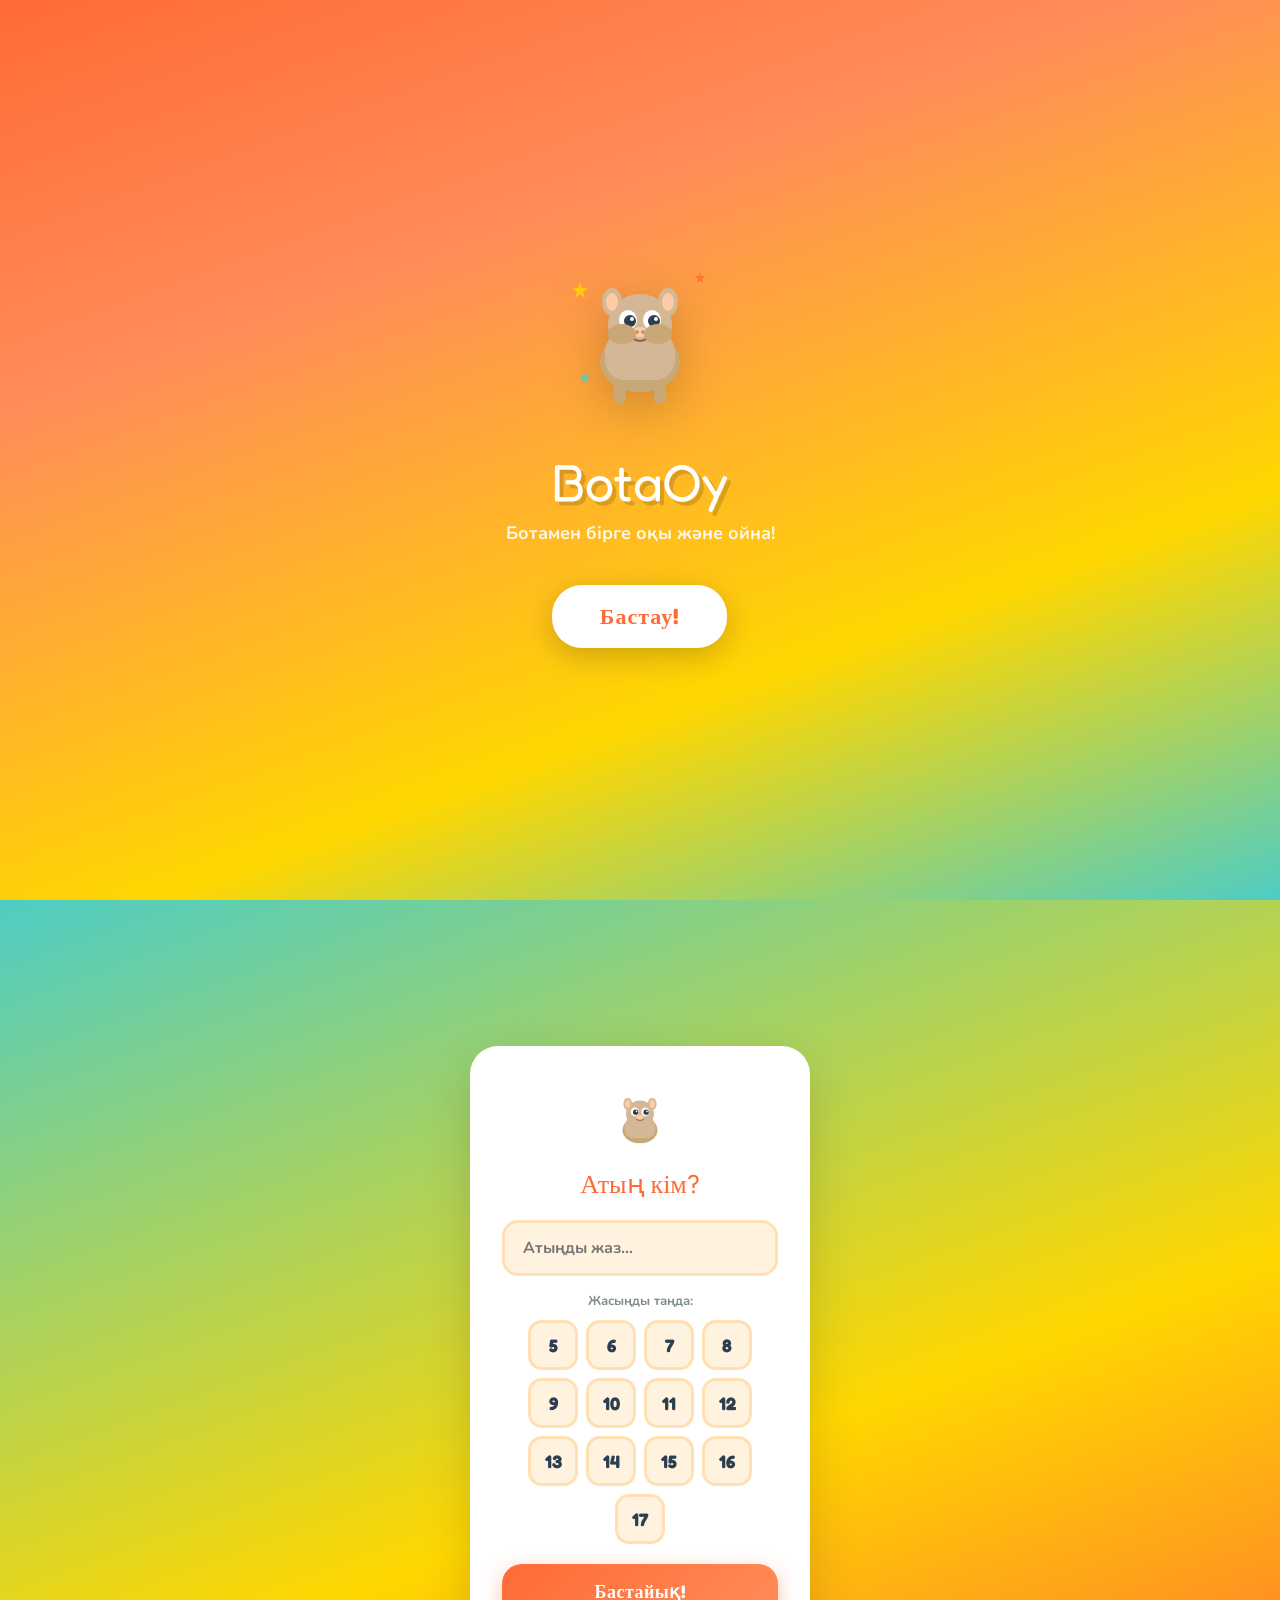
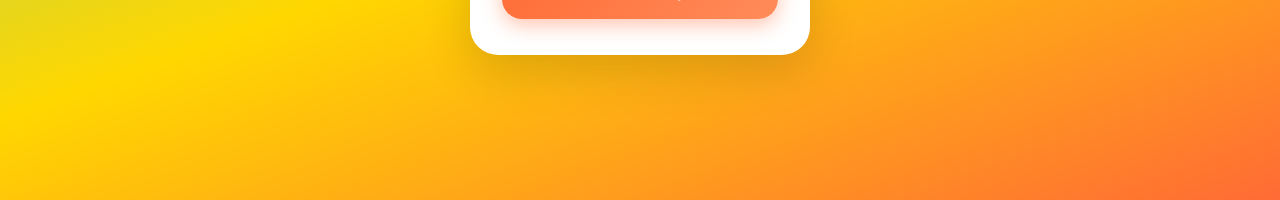
==== commit f4bcf6f5: "sad" ====
--- a/index.html
+++ b/index.html
@@ -1,1205 +1,2319 @@
-bash
-cat > /mnt/user-data/outputs/index.html << 'HTMLEOF'
 <!DOCTYPE html>
 <html lang="kk">
 <head>
-<meta charset="UTF-8"/>
-<meta name="viewport" content="width=device-width, initial-scale=1.0"/>
-<title>BotaBot — Қазақстан Білім Платформасы</title>
-<link href="https://fonts.googleapis.com/css2?family=Nunito:wght@400;600;700;800;900&family=Baloo+2:wght@400;600;700;800&display=swap" rel="stylesheet"/>
+<meta charset="UTF-8">
+<meta name="viewport" content="width=device-width, initial-scale=1.0">
+<title>BotaOy — Баян Сұлу</title>
+<link href="https://fonts.googleapis.com/css2?family=Nunito:wght@400;600;700;800;900&family=Fredoka+One&display=swap" rel="stylesheet">
 <style>
-:root{--primary:#FF6B35;--primary-dark:#e55a24;--secondary:#4ECDC4;--accent:#FFE66D;--bg:#FFF8F0;--card-bg:#FFFFFF;--text:#2D3436;--text-light:#636E72;--success:#00B894;--danger:#FF7675;--shadow:0 4px 20px rgba(0,0,0,0.1);--radius:20px;--bot-primary:#4ECDC4;--bot-dark:#00B4AB;--coin:#FFD700;}
-*{box-sizing:border-box;margin:0;padding:0;}
-body{font-family:'Nunito',sans-serif;background:var(--bg);color:var(--text);overflow-x:hidden;}
-.screen{display:none;min-height:100vh;}
-.screen.active{display:block;}
-.hidden{display:none!important;}
+:root {
+  --bg: #FFF9F0;
+  --surface: #FFFFFF;
+  --surface2: #FFF3E0;
+  --primary: #FF6B35;
+  --primary2: #FF8C5A;
+  --secondary: #4ECDC4;
+  --secondary2: #7EDDD8;
+  --gold: #FFD700;
+  --gold2: #FFA500;
+  --purple: #9B59B6;
+  --purple2: #C39BD3;
+  --green: #27AE60;
+  --green2: #58D68D;
+  --blue: #2980B9;
+  --blue2: #5DADE2;
+  --red: #E74C3C;
+  --border: #FFE0B2;
+  --text: #2C3E50;
+  --text2: #7F8C8D;
+  --shadow: 0 4px 20px rgba(255,107,53,0.15);
+  --shadow2: 0 8px 32px rgba(255,107,53,0.25);
+  --legendary: #FFD700;
+  --epic: #9B59B6;
+  --rare: #2980B9;
+  --common: #95A5A6;
+}
+* { margin:0; padding:0; box-sizing:border-box; }
+body {
+  font-family: 'Nunito', sans-serif;
+  background: var(--bg);
+  color: var(--text);
+  min-height: 100vh;
+  overflow-x: hidden;
+}
+body::before {
+  content: '';
+  position: fixed;
+  inset: 0;
+  background:
+    radial-gradient(circle at 10% 20%, rgba(255,107,53,0.08) 0%, transparent 40%),
+    radial-gradient(circle at 90% 80%, rgba(78,205,196,0.08) 0%, transparent 40%),
+    radial-gradient(circle at 50% 50%, rgba(255,215,0,0.04) 0%, transparent 60%);
+  pointer-events: none;
+  z-index: 0;
+}
+.stars-bg { position: fixed; inset: 0; pointer-events: none; z-index: 0; overflow: hidden; }
+.star {
+  position: absolute; width: 8px; height: 8px; background: var(--gold);
+  clip-path: polygon(50% 0%,61% 35%,98% 35%,68% 57%,79% 91%,50% 70%,21% 91%,32% 57%,2% 35%,39% 35%);
+  animation: floatStar linear infinite; opacity: 0.4;
+}
+@keyframes floatStar {
+  0% { transform: translateY(100vh) rotate(0deg); opacity: 0; }
+  10% { opacity: 0.4; } 90% { opacity: 0.4; }
+  100% { transform: translateY(-100px) rotate(360deg); opacity: 0; }
+}
+.top-bar {
+  position: fixed; top: 0; left: 0; right: 0;
+  background: linear-gradient(135deg, var(--primary), var(--primary2));
+  padding: 12px 20px; display: flex; align-items: center; justify-content: space-between;
+  z-index: 99; box-shadow: 0 4px 20px rgba(255,107,53,0.4);
+}
+.logo-text { font-family: 'Fredoka One', cursive; font-size: 24px; color: white; text-shadow: 2px 2px 0px rgba(0,0,0,0.15); letter-spacing: 1px; }
+.logo-sub { font-size: 10px; color: rgba(255,255,255,0.8); display: block; margin-top: -2px; }
+.coin-pill {
+  background: rgba(255,255,255,0.25); border: 2px solid rgba(255,255,255,0.5);
+  border-radius: 30px; padding: 6px 14px; display: flex; align-items: center; gap: 6px; backdrop-filter: blur(10px);
+}
+.coin-star { width: 22px; height: 22px; }
+.coin-count { font-size: 16px; font-weight: 900; color: white; font-family: 'Fredoka One', cursive; }
+.lang-bar { position: fixed; top: 66px; right: 12px; display: flex; gap: 4px; z-index: 98; }
+.lang-btn {
+  background: white; border: 2px solid var(--border); border-radius: 10px;
+  padding: 4px 8px; font-size: 11px; font-weight: 800; cursor: pointer; transition: all 0.2s;
+  font-family: 'Nunito', sans-serif; color: var(--text2);
+}
+.lang-btn.active { background: var(--primary); border-color: var(--primary); color: white; }
+.page { display: none; padding: 130px 16px 100px; position: relative; z-index: 1; min-height: 100vh; }
+.page.active { display: block; }
 
 /* WELCOME */
-.welcome-bg{min-height:100vh;background:linear-gradient(135deg,#1a1a2e 0%,#16213e 40%,#0f3460 100%);display:flex;align-items:center;justify-content:center;position:relative;overflow:hidden;}
-.stars{position:absolute;inset:0;pointer-events:none;}
-.star{position:absolute;background:#fff;border-radius:50%;animation:twinkle var(--dur) ease-in-out infinite alternate;opacity:.7;}
-@keyframes twinkle{from{opacity:.2;transform:scale(.8);}to{opacity:1;transform:scale(1.2);}}
-.welcome-content{text-align:center;z-index:1;padding:40px 20px;display:flex;flex-direction:column;align-items:center;gap:20px;}
-.welcome-title{font-family:'Baloo 2',cursive;font-size:2.2rem;color:#fff;text-shadow:0 2px 12px rgba(0,0,0,0.5);}
-.welcome-sub{color:rgba(255,255,255,0.8);font-size:1.1rem;}
-
-/* BOT */
-.bot-container{display:flex;flex-direction:column;align-items:center;}
-.big-bot{animation:float 3s ease-in-out infinite;}
-@keyframes float{0%,100%{transform:translateY(0);}50%{transform:translateY(-12px);}}
-.bot-body{background:linear-gradient(135deg,var(--bot-primary),var(--bot-dark));border-radius:24px;padding:16px 20px 20px;position:relative;box-shadow:0 8px 32px rgba(78,205,196,0.4),inset 0 2px 0 rgba(255,255,255,0.2);width:120px;min-height:110px;display:flex;flex-direction:column;align-items:center;justify-content:center;}
-.bot-body.sm{width:80px;min-height:75px;border-radius:16px;padding:10px 14px 14px;}
-.bot-body.xs{width:50px;min-height:48px;border-radius:12px;padding:6px 8px 10px;}
-.bot-face{display:flex;flex-direction:column;align-items:center;gap:8px;}
-.bot-eyes{display:flex;gap:10px;}
-.bot-eye{width:22px;height:22px;background:#fff;border-radius:50%;display:flex;align-items:center;justify-content:center;box-shadow:inset 0 2px 4px rgba(0,0,0,0.1);}
-.bot-eye.sm{width:14px;height:14px;}
-.bot-eye.xs{width:9px;height:9px;}
-.pupil{width:10px;height:10px;background:#2D3436;border-radius:50%;animation:blink 4s ease-in-out infinite;}
-.bot-eye.sm .pupil{width:6px;height:6px;}
-.bot-eye.xs .pupil{width:4px;height:4px;}
-@keyframes blink{0%,96%,100%{transform:scaleY(1);}98%{transform:scaleY(0.1);}}
-.bot-mouth{width:30px;height:14px;border:3px solid #fff;border-top:none;border-radius:0 0 20px 20px;}
-.bot-mouth.xs{width:18px;height:8px;border-width:2px;}
-.bot-antenna{position:absolute;top:-20px;left:50%;transform:translateX(-50%);width:4px;height:20px;background:var(--bot-dark);display:flex;flex-direction:column;align-items:center;}
-.bot-antenna.sm{height:14px;top:-14px;width:3px;}
-.bot-antenna.xs{height:10px;top:-10px;width:2px;}
-.antenna-ball{width:10px;height:10px;background:var(--accent);border-radius:50%;margin-top:-5px;box-shadow:0 0 8px var(--accent);}
-.antenna-ball.sm{width:7px;height:7px;margin-top:-3px;}
-.antenna-ball.xs{width:5px;height:5px;margin-top:-2px;}
-.bot-name-tag{background:var(--accent);color:var(--text);font-weight:800;padding:4px 16px;border-radius:20px;margin-top:8px;font-size:1rem;}
-
-/* SETUP */
-.setup-wrap{min-height:100vh;background:linear-gradient(135deg,#667eea 0%,#764ba2 100%);display:flex;flex-direction:column;align-items:center;justify-content:center;padding:20px;gap:24px;}
-.bot-small{animation:float 3s ease-in-out infinite;}
-.setup-card{background:#fff;border-radius:var(--radius);padding:32px 28px;width:100%;max-width:420px;box-shadow:var(--shadow);display:flex;flex-direction:column;gap:16px;align-items:center;text-align:center;}
-.setup-card h2{font-family:'Baloo 2',cursive;font-size:1.4rem;color:var(--text);line-height:1.4;}
-.setup-card.hidden{display:none;}
-.setup-input{width:100%;padding:14px 18px;border:2.5px solid #e0e0e0;border-radius:14px;font-size:1.1rem;font-family:'Nunito',sans-serif;transition:border-color 0.2s;outline:none;}
-.setup-input:focus{border-color:var(--primary);}
-.setup-select{width:100%;padding:14px 18px;border:2.5px solid #e0e0e0;border-radius:14px;font-size:1rem;font-family:'Nunito',sans-serif;outline:none;background:#fff;cursor:pointer;}
-.lang-btns{display:flex;gap:12px;flex-wrap:wrap;justify-content:center;}
-.lang-btn{padding:10px 24px;border-radius:14px;border:2.5px solid #e0e0e0;font-size:1rem;font-family:'Nunito',sans-serif;cursor:pointer;background:#fff;transition:all 0.2s;font-weight:700;}
-.lang-btn.active{border-color:var(--primary);background:var(--primary);color:#fff;}
-
-/* BUTTONS */
-.btn-primary{background:linear-gradient(135deg,var(--primary),var(--primary-dark));color:#fff;border:none;padding:14px 32px;border-radius:50px;font-size:1.1rem;font-weight:800;cursor:pointer;box-shadow:0 4px 15px rgba(255,107,53,0.4);transition:transform 0.15s,box-shadow 0.15s;font-family:'Nunito',sans-serif;}
-.btn-primary:hover{transform:translateY(-2px);box-shadow:0 6px 20px rgba(255,107,53,0.5);}
-.btn-primary.pulse{animation:pulse-btn 2s ease-in-out infinite;}
-@keyframes pulse-btn{0%,100%{box-shadow:0 4px 15px rgba(255,107,53,0.4);}50%{box-shadow:0 4px 30px rgba(255,107,53,0.8);}}
-.btn-secondary{background:transparent;color:var(--primary);border:2.5px solid var(--primary);padding:10px 24px;border-radius:50px;font-size:1rem;font-weight:700;cursor:pointer;transition:all 0.15s;font-family:'Nunito',sans-serif;}
-.btn-secondary:hover{background:var(--primary);color:#fff;}
-.btn-back{background:rgba(255,255,255,0.2);border:2px solid rgba(255,255,255,0.5);color:#fff;padding:8px 16px;border-radius:50px;cursor:pointer;font-weight:700;font-family:'Nunito',sans-serif;font-size:0.95rem;}
-
-/* HUB */
-.hub-wrap{min-height:100vh;display:flex;flex-direction:column;}
-.hub-header{background:linear-gradient(135deg,#1a1a2e,#16213e);padding:12px 20px;display:flex;align-items:center;justify-content:space-between;position:sticky;top:0;z-index:100;}
-.header-left{display:flex;align-items:center;gap:10px;}
-.hub-logo{color:#fff;font-family:'Baloo 2',cursive;font-size:1.4rem;font-weight:700;}
-.bot-mini{cursor:pointer;}
-.header-right{display:flex;align-items:center;gap:12px;}
-.coin-display{display:flex;align-items:center;gap:6px;background:rgba(255,215,0,0.15);border:1.5px solid var(--coin);padding:6px 14px;border-radius:20px;color:var(--coin);font-weight:800;font-size:1rem;}
-.header-user{color:rgba(255,255,255,0.9);font-weight:700;font-size:0.95rem;}
-.hub-nav{display:flex;overflow-x:auto;background:#fff;border-bottom:2px solid #f0f0f0;padding:0 12px;gap:4px;scrollbar-width:none;}
-.hub-nav::-webkit-scrollbar{display:none;}
-.nav-tab{white-space:nowrap;padding:12px 16px;border:none;background:transparent;font-family:'Nunito',sans-serif;font-weight:700;font-size:0.88rem;color:var(--text-light);cursor:pointer;border-bottom:3px solid transparent;transition:all 0.2s;}
-.nav-tab.active{color:var(--primary);border-bottom-color:var(--primary);}
-.tab-content{display:none;padding:24px 16px;flex:1;}
-.tab-content.active{display:block;}
-.section-title{font-family:'Baloo 2',cursive;font-size:1.5rem;margin-bottom:6px;color:var(--text);}
-.section-sub{color:var(--text-light);margin-bottom:16px;}
-
-/* GAMES GRID */
-.games-grid{display:grid;grid-template-columns:repeat(auto-fill,minmax(280px,1fr));gap:14px;margin-top:16px;}
-.game-card{background:var(--card-bg);border-radius:var(--radius);padding:18px 20px;display:flex;align-items:center;gap:16px;box-shadow:var(--shadow);cursor:pointer;position:relative;transition:transform 0.15s,box-shadow 0.15s;border:2px solid transparent;}
-.game-card:hover{transform:translateY(-3px);box-shadow:0 8px 24px rgba(0,0,0,0.15);border-color:var(--primary);}
-.game-icon{font-size:2.2rem;}
-.game-info{flex:1;}
-.game-name{font-weight:800;font-size:1rem;color:var(--text);}
-.game-reward{color:var(--coin);font-weight:700;font-size:0.9rem;margin-top:3px;}
-.daily-badge{font-size:0.75rem;font-weight:700;padding:3px 8px;border-radius:10px;position:absolute;top:10px;right:10px;}
-.daily-badge.done{background:#d4edda;color:#155724;}
-.daily-badge.done::before{content:"✅ Бүгін";}
-
-/* MATCH GAME */
-.match-grid{display:grid;grid-template-columns:1fr 1fr;gap:10px;max-width:600px;margin:0 auto;}
-.match-card{background:var(--card-bg);border-radius:14px;padding:14px;text-align:center;cursor:pointer;font-weight:700;font-size:0.95rem;border:3px solid #e0e0e0;transition:all 0.2s;box-shadow:var(--shadow);min-height:90px;display:flex;flex-direction:column;align-items:center;justify-content:center;gap:4px;}
-.match-card img.candy{width:60px;height:60px;object-fit:contain;border-radius:8px;}
-.match-card:hover{border-color:var(--primary);transform:scale(1.03);}
-.match-card.selected{border-color:var(--primary);background:#fff3ef;}
-.match-card.matched{border-color:var(--success);background:#e8f8f5;pointer-events:none;}
-.match-card.wrong{border-color:var(--danger);background:#ffeaea;animation:shake 0.4s;}
-@keyframes shake{0%,100%{transform:translateX(0);}25%{transform:translateX(-6px);}75%{transform:translateX(6px);}}
-
-/* FLASHCARD */
-.flashcard-wrap{display:flex;flex-direction:column;align-items:center;gap:16px;margin:20px 0;}
-.flashcard{width:260px;height:160px;perspective:1000px;cursor:pointer;position:relative;}
-.card-front,.card-back{position:absolute;inset:0;border-radius:20px;display:flex;align-items:center;justify-content:center;font-size:1.4rem;font-weight:800;backface-visibility:hidden;transition:transform 0.5s;box-shadow:var(--shadow);}
-.card-front{background:linear-gradient(135deg,var(--primary),var(--primary-dark));color:#fff;}
-.card-back{background:linear-gradient(135deg,var(--secondary),#00b4ab);color:#fff;transform:rotateY(180deg);}
-.flashcard.flipped .card-front{transform:rotateY(180deg);}
-.flashcard.flipped .card-back{transform:rotateY(0);}
-.card-hint{color:var(--text-light);font-size:0.9rem;}
-.card-choices{display:flex;flex-wrap:wrap;gap:10px;justify-content:center;max-width:500px;margin:0 auto;}
-.choice-btn{padding:10px 20px;border-radius:14px;border:2.5px solid #e0e0e0;background:#fff;font-weight:700;font-size:0.95rem;cursor:pointer;transition:all 0.15s;font-family:'Nunito',sans-serif;}
-.choice-btn:hover{border-color:var(--primary);}
-.choice-btn.correct{border-color:var(--success);background:#e8f8f5;color:var(--success);}
-.choice-btn.wrong{border-color:var(--danger);background:#ffeaea;color:var(--danger);}
+#page-welcome {
+  padding: 0; display: flex; flex-direction: column; align-items: center; justify-content: center;
+  min-height: 100vh; background: linear-gradient(160deg, #FF6B35 0%, #FF8C5A 30%, #FFD700 70%, #4ECDC4 100%); text-align: center;
+}
+#page-welcome.active { display: flex; }
+.welcome-hero { margin-bottom: 32px; animation: bounceIn 0.8s cubic-bezier(0.34,1.56,0.64,1); }
+@keyframes bounceIn { from { transform: scale(0.3) translateY(50px); opacity: 0; } to { transform: scale(1) translateY(0); opacity: 1; } }
+.welcome-title { font-family: 'Fredoka One', cursive; font-size: 52px; color: white; text-shadow: 4px 4px 0 rgba(0,0,0,0.15); margin-bottom: 8px; animation: slideDown 0.6s ease 0.2s both; }
+.welcome-sub { font-size: 18px; color: rgba(255,255,255,0.9); margin-bottom: 40px; font-weight: 700; animation: slideDown 0.6s ease 0.4s both; }
+@keyframes slideDown { from { opacity: 0; transform: translateY(-20px); } to { opacity: 1; transform: translateY(0); } }
+.welcome-btn {
+  background: white; color: var(--primary); border: none; border-radius: 30px; padding: 18px 48px;
+  font-size: 22px; font-weight: 900; font-family: 'Fredoka One', cursive; cursor: pointer;
+  box-shadow: 0 8px 30px rgba(0,0,0,0.2); transition: all 0.2s; animation: slideUp 0.6s ease 0.6s both; letter-spacing: 1px;
+}
+.welcome-btn:hover { transform: translateY(-4px) scale(1.05); box-shadow: 0 16px 40px rgba(0,0,0,0.25); }
+@keyframes slideUp { from { opacity: 0; transform: translateY(30px); } to { opacity: 1; transform: translateY(0); } }
+.cambot-svg { width: 160px; height: 160px; filter: drop-shadow(0 12px 24px rgba(0,0,0,0.2)); }
+
+/* ONBOARD */
+#page-onboard {
+  padding: 0; display: flex; flex-direction: column; align-items: center; justify-content: center;
+  min-height: 100vh; background: linear-gradient(160deg, #4ECDC4, #FFD700 60%, #FF6B35); text-align: center;
+}
+#page-onboard.active { display: flex; }
+.onboard-card { background: white; border-radius: 28px; padding: 36px 32px; max-width: 340px; width: 90%; box-shadow: 0 16px 48px rgba(0,0,0,0.15); }
+.onboard-title { font-family: 'Fredoka One', cursive; font-size: 26px; color: var(--primary); margin-bottom: 20px; }
+.fancy-input {
+  width: 100%; background: var(--surface2); border: 3px solid var(--border); border-radius: 16px;
+  padding: 14px 18px; font-size: 16px; font-family: 'Nunito', sans-serif; font-weight: 700;
+  color: var(--text); outline: none; transition: border-color 0.2s; margin-bottom: 16px;
+}
+.fancy-input:focus { border-color: var(--primary); }
+.age-grid { display: flex; gap: 8px; justify-content: center; flex-wrap: wrap; margin-bottom: 20px; }
+.age-btn {
+  width: 50px; height: 50px; border-radius: 14px; background: var(--surface2); border: 3px solid var(--border);
+  font-size: 18px; font-weight: 900; cursor: pointer; transition: all 0.2s; font-family: 'Fredoka One', cursive; color: var(--text);
+}
+.age-btn.selected { background: var(--primary); border-color: var(--primary); color: white; transform: scale(1.1); }
+.big-btn {
+  background: linear-gradient(135deg, var(--primary), var(--primary2)); border: none; border-radius: 20px;
+  padding: 16px 32px; font-size: 18px; font-weight: 900; color: white; cursor: pointer; width: 100%;
+  font-family: 'Fredoka One', cursive; box-shadow: 0 6px 20px rgba(255,107,53,0.4); transition: all 0.2s; letter-spacing: 0.5px;
+}
+.big-btn:hover { transform: translateY(-2px); box-shadow: 0 10px 28px rgba(255,107,53,0.5); }
+.big-btn:active { transform: translateY(0); }
+
+/* MENU */
+.section-title { font-family: 'Fredoka One', cursive; font-size: 24px; color: var(--text); margin-bottom: 4px; }
+.section-sub { font-size: 14px; color: var(--text2); margin-bottom: 20px; font-weight: 600; }
+.menu-grid { display: grid; grid-template-columns: 1fr 1fr; gap: 14px; margin-top: 16px; }
+.game-card {
+  background: white; border-radius: 22px; padding: 20px 14px; text-align: center; cursor: pointer;
+  transition: all 0.25s; box-shadow: 0 4px 16px rgba(0,0,0,0.08); border: 3px solid transparent;
+  position: relative; overflow: hidden;
+}
+.game-card::after { content: ''; position: absolute; inset: 0; background: linear-gradient(135deg, rgba(255,255,255,0) 60%, rgba(255,255,255,0.6)); }
+.game-card:hover { transform: translateY(-5px) scale(1.02); box-shadow: 0 12px 32px rgba(0,0,0,0.15); }
+.game-card.color-1 { border-color: #FF6B35; background: linear-gradient(135deg, #FFF5F2, white); }
+.game-card.color-2 { border-color: #4ECDC4; background: linear-gradient(135deg, #F0FFFD, white); }
+.game-card.color-3 { border-color: #9B59B6; background: linear-gradient(135deg, #FAF0FF, white); }
+.game-card.color-4 { border-color: #27AE60; background: linear-gradient(135deg, #F0FFF7, white); }
+.game-card.color-5 { border-color: #2980B9; background: linear-gradient(135deg, #F0F8FF, white); }
+.game-card.color-6 { border-color: #E74C3C; background: linear-gradient(135deg, #FFF0F0, white); }
+.game-icon-wrap { width: 64px; height: 64px; border-radius: 18px; margin: 0 auto 10px; display: flex; align-items: center; justify-content: center; }
+.game-title-card { font-family: 'Fredoka One', cursive; font-size: 14px; margin-bottom: 4px; color: var(--text); }
+.game-reward-tag { display: inline-block; background: var(--gold); color: #7a5000; font-size: 11px; font-weight: 800; padding: 3px 10px; border-radius: 10px; }
+
+/* GAME PAGES */
+.back-btn {
+  display: flex; align-items: center; gap: 8px; background: white; border: 2px solid var(--border);
+  border-radius: 14px; padding: 8px 16px; font-size: 14px; font-weight: 800; cursor: pointer;
+  margin-bottom: 16px; color: var(--text); font-family: 'Nunito', sans-serif; box-shadow: 0 2px 8px rgba(0,0,0,0.08);
+}
+.game-header {
+  background: white; border-radius: 20px; padding: 16px 20px; display: flex; justify-content: space-around;
+  margin-bottom: 20px; box-shadow: 0 4px 16px rgba(0,0,0,0.07);
+}
+.stat-chip { text-align: center; }
+.stat-num { font-family: 'Fredoka One', cursive; font-size: 24px; color: var(--primary); display: block; }
+.stat-lbl { font-size: 11px; color: var(--text2); font-weight: 700; }
+
+/* MEMORY */
+.memory-grid { display: grid; grid-template-columns: repeat(4,1fr); gap: 10px; max-width: 380px; margin: 0 auto; }
+.mem-card { aspect-ratio: 1; border-radius: 16px; cursor: pointer; transition: all 0.3s cubic-bezier(0.34,1.56,0.64,1); position: relative; transform-style: preserve-3d; }
+.mem-card-inner { width: 100%; height: 100%; position: relative; transform-style: preserve-3d; transition: transform 0.4s; border-radius: 16px; }
+.mem-card.flipped .mem-card-inner { transform: rotateY(180deg); }
+.mem-face { position: absolute; inset: 0; border-radius: 16px; display: flex; align-items: center; justify-content: center; backface-visibility: hidden; }
+.mem-back { background: linear-gradient(135deg, var(--secondary), var(--secondary2)); border: 3px solid rgba(255,255,255,0.5); }
+.mem-front { background: white; border: 3px solid var(--border); transform: rotateY(180deg); font-size: 28px; }
+.mem-card.matched .mem-front { background: linear-gradient(135deg, #ECFFF8, #D5F5E3); border-color: var(--green); animation: matchPop 0.4s cubic-bezier(0.34,1.56,0.64,1); }
+@keyframes matchPop { 0% { transform: rotateY(180deg) scale(0.8); } 60% { transform: rotateY(180deg) scale(1.15); } 100% { transform: rotateY(180deg) scale(1); } }
+
+/* QUIZ */
+.quiz-bubble { background: white; border-radius: 24px; padding: 24px; margin-bottom: 20px; box-shadow: 0 4px 20px rgba(0,0,0,0.08); position: relative; }
+.quiz-bubble::after { content: ''; position: absolute; bottom: -14px; left: 40px; border: 14px solid transparent; border-top: 14px solid white; }
+.quiz-q-text { font-size: 16px; font-weight: 800; line-height: 1.5; color: var(--text); }
+.quiz-options { margin-top: 20px; display: grid; gap: 10px; }
+.quiz-opt-btn {
+  background: white; border: 3px solid var(--border); border-radius: 16px; padding: 14px 18px;
+  font-size: 15px; font-weight: 700; cursor: pointer; text-align: left; transition: all 0.2s;
+  font-family: 'Nunito', sans-serif; color: var(--text); display: flex; align-items: center; gap: 12px;
+}
+.quiz-opt-btn:hover:not(:disabled) { border-color: var(--secondary); background: #F0FFFD; transform: translateX(4px); }
+.quiz-opt-letter { width: 30px; height: 30px; border-radius: 10px; background: var(--surface2); display: flex; align-items: center; justify-content: center; font-family: 'Fredoka One', cursive; font-size: 14px; flex-shrink: 0; }
+.quiz-opt-btn.correct { border-color: var(--green); background: linear-gradient(135deg, #ECFFF8, #D5F5E3); animation: correctShake 0.5s ease; }
+.quiz-opt-btn.correct .quiz-opt-letter { background: var(--green); color: white; }
+@keyframes correctShake { 0% { transform: scale(1); } 25% { transform: scale(1.06) translateX(4px); } 50% { transform: scale(1.06) translateX(-4px); } 75% { transform: scale(1.03); } 100% { transform: scale(1); } }
+.quiz-opt-btn.wrong { border-color: var(--red); background: linear-gradient(135deg, #FFF5F5, #FFE0E0); }
+.quiz-opt-btn.wrong .quiz-opt-letter { background: var(--red); color: white; }
+
+/* MATH */
+.math-box { background: white; border-radius: 28px; padding: 40px 24px; text-align: center; margin-bottom: 24px; box-shadow: 0 8px 32px rgba(0,0,0,0.08); border: 3px solid var(--border); }
+.math-expr { font-family: 'Fredoka One', cursive; font-size: 40px; color: var(--text); margin-bottom: 8px; }
+.math-streak-badge { display: inline-block; background: linear-gradient(135deg, var(--gold), var(--gold2)); color: #7a5000; font-size: 12px; font-weight: 800; padding: 4px 12px; border-radius: 12px; }
+.math-answers { display: grid; grid-template-columns: 1fr 1fr; gap: 12px; }
+.math-ans-btn {
+  background: white; border: 3px solid var(--border); border-radius: 20px; padding: 22px;
+  font-family: 'Fredoka One', cursive; font-size: 28px; cursor: pointer; transition: all 0.2s; color: var(--text);
+  box-shadow: 0 4px 12px rgba(0,0,0,0.06);
+}
+.math-ans-btn:hover:not(:disabled) { border-color: var(--secondary); background: #F0FFFD; transform: scale(1.05); }
+.math-ans-btn.correct { border-color: var(--green); background: linear-gradient(135deg, #ECFFF8, #D5F5E3); animation: bigPop 0.4s cubic-bezier(0.34,1.56,0.64,1); color: var(--green); }
+.math-ans-btn.wrong { border-color: var(--red); background: linear-gradient(135deg, #FFF5F5, #FFE0E0); animation: shake 0.3s ease; color: var(--red); }
+@keyframes bigPop { 0% { transform: scale(0.9); } 60% { transform: scale(1.15); } 100% { transform: scale(1); } }
+@keyframes shake { 0% { transform: translateX(0); } 20% { transform: translateX(-8px); } 40% { transform: translateX(8px); } 60% { transform: translateX(-5px); } 80% { transform: translateX(5px); } 100% { transform: translateX(0); } }
 
 /* PUZZLE */
-.puzzle-levels{display:flex;gap:12px;justify-content:center;margin:20px 0;flex-wrap:wrap;}
-.level-btn{padding:12px 24px;border-radius:14px;border:2.5px solid #e0e0e0;background:#fff;font-weight:700;font-size:1rem;cursor:pointer;transition:all 0.15s;font-family:'Nunito',sans-serif;}
-.level-btn:hover{border-color:var(--primary);background:#fff3ef;}
-.puzzle-board{display:grid;gap:6px;max-width:400px;margin:0 auto;background:#e0e0e0;padding:6px;border-radius:14px;}
-.puzzle-board.hidden{display:none;}
-.puzzle-tile{background:var(--card-bg);border-radius:8px;cursor:pointer;display:flex;align-items:center;justify-content:center;font-weight:800;font-size:1.8rem;transition:all 0.15s;aspect-ratio:1;box-shadow:0 2px 6px rgba(0,0,0,0.1);overflow:hidden;}
-.puzzle-tile:hover:not(.empty){transform:scale(1.05);}
-.puzzle-tile.empty{background:#e9ecef;cursor:default;box-shadow:none;}
-.puzzle-tile img{width:100%;height:100%;object-fit:cover;}
-
-/* MATH */
-.math-question{text-align:center;font-family:'Baloo 2',cursive;font-size:2.5rem;font-weight:800;color:var(--text);margin:20px 0;background:#fff;border-radius:20px;padding:24px;box-shadow:var(--shadow);}
-.math-choices{display:grid;grid-template-columns:1fr 1fr;gap:12px;max-width:400px;margin:0 auto;}
-.math-choice{padding:16px;background:#fff;border-radius:16px;border:3px solid #e0e0e0;font-size:1.3rem;font-weight:800;cursor:pointer;text-align:center;transition:all 0.15s;box-shadow:var(--shadow);font-family:'Nunito',sans-serif;}
-.math-choice:hover{border-color:var(--primary);transform:scale(1.03);}
-.math-choice.correct{border-color:var(--success);background:#e8f8f5;}
-.math-choice.wrong{border-color:var(--danger);background:#ffeaea;}
-.math-feedback{text-align:center;font-size:1.2rem;font-weight:800;margin-top:14px;min-height:30px;}
-
-/* WORD */
-.word-clue{text-align:center;font-size:1.1rem;background:#fff;border-radius:16px;padding:20px;margin:16px 0;box-shadow:var(--shadow);color:var(--text);font-weight:600;line-height:1.5;}
-.word-letters{display:flex;gap:8px;justify-content:center;flex-wrap:wrap;margin:14px 0;}
-.word-letter{width:42px;height:50px;background:var(--primary);color:#fff;border-radius:10px;display:flex;align-items:center;justify-content:center;font-size:1.3rem;font-weight:800;box-shadow:var(--shadow);}
-.word-letter.hint{background:var(--secondary);}
-.word-input-row{display:flex;gap:10px;align-items:center;max-width:400px;margin:0 auto;}
-
-/* SNAKE */
-#snake-canvas{display:block;margin:0 auto;border-radius:16px;background:#1a1a2e;box-shadow:var(--shadow);max-width:100%;}
-.snake-controls{text-align:center;margin-top:14px;}
-.dpad{display:flex;flex-direction:column;align-items:center;gap:4px;margin-top:12px;}
-.dpad-row{display:flex;gap:4px;}
-.dpad-btn{width:52px;height:52px;background:var(--secondary);color:#fff;border:none;border-radius:12px;font-size:1.3rem;cursor:pointer;box-shadow:var(--shadow);transition:transform 0.1s;}
-.dpad-btn:active{transform:scale(0.9);}
-
-/* CASES */
-.cases-grid{display:flex;gap:16px;flex-wrap:wrap;justify-content:center;margin-top:16px;}
-.case-card{width:160px;padding:24px 16px;border-radius:var(--radius);text-align:center;cursor:pointer;transition:transform 0.2s,box-shadow 0.2s;box-shadow:var(--shadow);}
-.case-card:hover{transform:translateY(-5px) scale(1.03);}
-.case-card.bronze{background:linear-gradient(135deg,#cd7f32,#a05a1e);color:#fff;}
-.case-card.silver{background:linear-gradient(135deg,#C0C0C0,#808080);color:#fff;}
-.case-card.gold{background:linear-gradient(135deg,#FFD700,#FFA500);color:#fff;}
-.case-icon{font-size:2.5rem;margin-bottom:8px;}
-.case-name{font-weight:800;font-size:1rem;margin-bottom:6px;}
-.case-price{font-size:0.9rem;opacity:0.9;}
-.case-result{background:#fff;border-radius:var(--radius);padding:20px;margin-top:16px;text-align:center;box-shadow:var(--shadow);font-size:1.1rem;font-weight:700;}
-.case-result.hidden{display:none;}
+.puzzle-board { display: grid; gap: 6px; margin: 0 auto 20px; }
+.puzzle-board.size-3 { grid-template-columns: repeat(3,1fr); max-width: 300px; }
+.puzzle-board.size-4 { grid-template-columns: repeat(4,1fr); max-width: 360px; }
+.puzzle-board.size-5 { grid-template-columns: repeat(5,1fr); max-width: 400px; }
+.p-tile {
+  aspect-ratio: 1; background: white; border: 3px solid var(--border); border-radius: 14px;
+  display: flex; align-items: center; justify-content: center; font-family: 'Fredoka One', cursive;
+  font-size: 24px; color: var(--text); cursor: pointer; transition: all 0.15s; box-shadow: 0 3px 10px rgba(0,0,0,0.08);
+}
+.p-tile:hover:not(.empty) { border-color: var(--secondary); transform: scale(1.05); }
+.p-tile.empty { background: var(--surface2); border-style: dashed; cursor: default; box-shadow: none; }
+.p-tile.solved { background: linear-gradient(135deg, #ECFFF8, #D5F5E3); border-color: var(--green); color: var(--green); animation: solvedPop 0.4s ease; }
+@keyframes solvedPop { 0% { transform: scale(0.9); } 60% { transform: scale(1.1); } 100% { transform: scale(1); } }
+.puzzle-levels { display: flex; gap: 8px; justify-content: center; margin-bottom: 16px; }
+.level-btn { padding: 8px 18px; border-radius: 14px; border: 3px solid var(--border); background: white; font-size: 13px; font-weight: 800; cursor: pointer; transition: all 0.2s; font-family: 'Nunito', sans-serif; }
+.level-btn.active { background: linear-gradient(135deg, var(--secondary), var(--secondary2)); border-color: var(--secondary); color: white; }
+
+/* WORD GAME */
+.word-scramble-box { background: white; border-radius: 24px; padding: 28px 20px; text-align: center; margin-bottom: 20px; box-shadow: 0 6px 24px rgba(0,0,0,0.08); border: 3px solid var(--border); }
+.scrambled { font-family: 'Fredoka One', cursive; font-size: 36px; letter-spacing: 10px; color: var(--purple); margin-bottom: 10px; }
+.word-hint-txt { font-size: 13px; color: var(--text2); font-weight: 600; }
+.word-input {
+  width: 100%; background: white; border: 3px solid var(--border); border-radius: 18px;
+  padding: 16px 20px; font-size: 20px; font-family: 'Fredoka One', cursive; letter-spacing: 6px;
+  text-transform: uppercase; outline: none; margin-bottom: 12px; text-align: center;
+  transition: border-color 0.2s; color: var(--text); box-shadow: 0 4px 12px rgba(0,0,0,0.06);
+}
+.word-input:focus { border-color: var(--purple); }
+.word-input.correct-input { border-color: var(--green); background: #ECFFF8; animation: bigPop 0.4s ease; }
+
+/* SNAKE GAME */
+#page-snake { display: none; }
+#page-snake.active { display: block; }
+.snake-canvas-wrap { display: flex; justify-content: center; margin-bottom: 16px; }
+#snakeCanvas { border-radius: 16px; border: 4px solid var(--secondary); box-shadow: 0 8px 32px rgba(78,205,196,0.3); background: #0d1f2d; }
+.snake-controls { display: grid; grid-template-columns: repeat(3,1fr); gap: 8px; max-width: 220px; margin: 0 auto 16px; }
+.snake-btn {
+  background: white; border: 3px solid var(--secondary); border-radius: 14px; padding: 14px;
+  font-size: 22px; cursor: pointer; transition: all 0.15s; display: flex; align-items: center; justify-content: center;
+  box-shadow: 0 4px 12px rgba(0,0,0,0.08);
+}
+.snake-btn:active { transform: scale(0.92); background: var(--secondary); }
+.snake-info { display: flex; gap: 12px; justify-content: center; margin-bottom: 12px; }
+.snake-badge {
+  background: white; border-radius: 14px; padding: 8px 18px; font-family: 'Fredoka One', cursive;
+  font-size: 16px; box-shadow: 0 4px 12px rgba(0,0,0,0.07); border: 2px solid var(--border);
+}
+
+/* SHOP */
+.shop-tabs { display: flex; background: white; border-radius: 18px; padding: 5px; gap: 4px; margin-bottom: 20px; box-shadow: 0 4px 16px rgba(0,0,0,0.07); }
+.shop-tab { flex: 1; padding: 10px 6px; border: none; border-radius: 13px; font-size: 11px; font-weight: 800; cursor: pointer; transition: all 0.2s; font-family: 'Nunito', sans-serif; color: var(--text2); background: transparent; }
+.shop-tab.active { background: linear-gradient(135deg, var(--primary), var(--primary2)); color: white; box-shadow: 0 4px 12px rgba(255,107,53,0.3); }
+
+/* CASE CARDS */
+.case-card { background: white; border-radius: 22px; padding: 20px; display: flex; align-items: center; gap: 16px; cursor: pointer; transition: all 0.25s; box-shadow: 0 4px 16px rgba(0,0,0,0.08); border: 3px solid transparent; margin-bottom: 12px; }
+.case-card:hover { transform: translateY(-3px); box-shadow: 0 12px 32px rgba(0,0,0,0.12); }
+.case-card.bronze { border-color: #CD7F32; }
+.case-card.silver { border-color: #C0C0C0; }
+.case-card.gold-case { border-color: #FFD700; }
+.case-card.discount-case { border-color: #E91E8C; background: linear-gradient(135deg, #FFF0F8, white); }
+.case-icon-box { width: 72px; height: 72px; border-radius: 18px; display: flex; align-items: center; justify-content: center; flex-shrink: 0; }
+.case-icon-box.bronze-bg { background: linear-gradient(135deg, #CD7F32, #E8A45A); }
+.case-icon-box.silver-bg { background: linear-gradient(135deg, #7F8C8D, #BDC3C7); }
+.case-icon-box.gold-bg { background: linear-gradient(135deg, #F39C12, #FFD700); }
+.case-icon-box.discount-bg { background: linear-gradient(135deg, #E91E8C, #FF6B9D); }
+.case-name { font-family: 'Fredoka One', cursive; font-size: 17px; margin-bottom: 4px; }
+.case-desc { font-size: 12px; color: var(--text2); font-weight: 600; margin-bottom: 10px; }
+.odds-row { display: flex; gap: 5px; flex-wrap: wrap; }
+.odds-badge { font-size: 10px; font-weight: 800; padding: 3px 8px; border-radius: 8px; }
+.badge-common { background: rgba(149,165,166,0.2); color: var(--common); }
+.badge-rare { background: rgba(41,128,185,0.15); color: var(--blue); }
+.badge-epic { background: rgba(155,89,182,0.15); color: var(--purple); }
+.badge-legendary { background: rgba(255,215,0,0.2); color: #B8860B; }
+.case-price-tag { display: flex; align-items: center; gap: 4px; font-family: 'Fredoka One', cursive; font-size: 18px; color: #B8860B; white-space: nowrap; }
+
+/* DISCOUNT CASE REVEAL */
+.discount-reveal-grid { display: grid; grid-template-columns: repeat(4,1fr); gap: 8px; margin: 16px 0; }
+.discount-cell {
+  background: linear-gradient(135deg, #FFF0F8, #FFE0F0); border: 2px solid #E91E8C; border-radius: 12px;
+  padding: 10px 4px; text-align: center; font-size: 11px; font-weight: 800; color: #E91E8C;
+  display: flex; flex-direction: column; align-items: center; gap: 4px;
+}
+.discount-cell.empty-cell { background: #f5f5f5; border-color: #ddd; color: #aaa; }
+.discount-pct { font-family: 'Fredoka One', cursive; font-size: 18px; }
+
+/* ICONS SHOP */
+.icons-grid { display: grid; grid-template-columns: repeat(3,1fr); gap: 12px; }
+.icon-shop-item { background: white; border-radius: 18px; padding: 14px 8px; text-align: center; cursor: pointer; transition: all 0.2s; box-shadow: 0 3px 10px rgba(0,0,0,0.07); border: 3px solid transparent; }
+.icon-shop-item:hover { transform: translateY(-3px); box-shadow: 0 8px 24px rgba(0,0,0,0.12); }
+.icon-shop-item.owned-item { border-color: var(--green); }
+.icon-shop-item.equipped-item { border-color: var(--gold2); background: #FFFBEB; }
+.icon-shop-item.locked-item { opacity: 0.5; cursor: not-allowed; }
+.icon-svg-wrap { width: 56px; height: 56px; margin: 0 auto 8px; }
+.icon-shop-name { font-size: 11px; font-weight: 800; margin-bottom: 3px; }
+.icon-shop-rarity { font-size: 10px; font-weight: 800; margin-bottom: 5px; }
+.icon-shop-price { font-size: 12px; font-weight: 900; color: #B8860B; }
 
 /* PROMO */
-.promo-wrap{max-width:420px;margin:0 auto;display:flex;flex-direction:column;gap:14px;align-items:center;}
-.bot-speech{background:#fff;border-radius:16px;padding:16px 20px;box-shadow:var(--shadow);color:var(--text);font-weight:600;position:relative;text-align:center;width:100%;}
-.bot-speech::after{content:'';position:absolute;bottom:-10px;left:50%;transform:translateX(-50%);width:0;height:0;border:10px solid transparent;border-top-color:#fff;border-bottom:none;}
-.promo-result{font-size:1rem;font-weight:700;min-height:28px;text-align:center;}
-.promo-result.success{color:var(--success);}
-.promo-result.error{color:var(--danger);}
-
-/* RATING */
-#rating-list{max-width:500px;margin:16px auto 0;display:flex;flex-direction:column;gap:10px;}
-.rating-row{background:#fff;border-radius:14px;padding:14px 18px;display:flex;align-items:center;gap:14px;box-shadow:var(--shadow);}
-.rating-rank{font-size:1.5rem;width:36px;text-align:center;}
-.rating-name{flex:1;font-weight:700;}
-.rating-coins{color:var(--coin);font-weight:800;}
-.rating-row.me{border:2.5px solid var(--primary);background:#fff3ef;}
-
-/* PARENT */
-.parent-lock{max-width:340px;margin:0 auto;text-align:center;display:flex;flex-direction:column;gap:16px;align-items:center;}
-.pin-inputs{display:flex;gap:12px;justify-content:center;}
-.pin-digit{width:52px;height:56px;text-align:center;font-size:1.5rem;border:2.5px solid #e0e0e0;border-radius:12px;outline:none;font-family:'Nunito',sans-serif;}
-.pin-digit:focus{border-color:var(--primary);}
-.pin-error{color:var(--danger);font-weight:700;min-height:20px;}
-.parent-stats{display:flex;gap:12px;flex-wrap:wrap;justify-content:center;margin-bottom:20px;}
-.parent-stat{background:#fff;border-radius:16px;padding:16px 20px;text-align:center;box-shadow:var(--shadow);min-width:120px;}
-.ps-label{color:var(--text-light);font-size:0.85rem;margin-bottom:6px;}
-.ps-val{font-size:1.3rem;font-weight:800;color:var(--text);}
-.timer-control{display:flex;align-items:center;gap:10px;flex-wrap:wrap;justify-content:center;margin-bottom:16px;}
-
-/* DAILY */
-#daily-tasks-list{max-width:500px;margin:16px auto 0;display:flex;flex-direction:column;gap:12px;}
-.daily-task{background:#fff;border-radius:16px;padding:16px 18px;display:flex;align-items:center;gap:14px;box-shadow:var(--shadow);}
-.task-icon{font-size:1.6rem;}
-.task-info{flex:1;}
-.task-name{font-weight:800;}
-.task-reward{color:var(--coin);font-weight:700;font-size:0.9rem;}
-.task-status{font-size:1.3rem;}
-
-/* GAME WRAP */
-.game-screen{background:var(--bg);}
-.game-wrap{max-width:680px;margin:0 auto;padding:20px 16px;}
-.game-header{display:flex;align-items:center;justify-content:space-between;margin-bottom:16px;}
-.game-header h2{font-family:'Baloo 2',cursive;font-size:1.4rem;color:var(--text);}
-.score-badge{background:var(--accent);color:var(--text);padding:6px 16px;border-radius:20px;font-weight:800;}
-
-/* POPUP */
-.popup-overlay{position:fixed;inset:0;background:rgba(0,0,0,0.6);display:flex;align-items:center;justify-content:center;z-index:9999;}
-.popup-overlay.hidden{display:none;}
-.popup-box{background:#fff;border-radius:var(--radius);padding:32px 28px;max-width:380px;width:90%;text-align:center;box-shadow:0 20px 60px rgba(0,0,0,0.3);display:flex;flex-direction:column;align-items:center;gap:16px;animation:popIn 0.3s ease-out;}
-@keyframes popIn{from{transform:scale(0.7);opacity:0;}to{transform:scale(1);opacity:1;}}
-.popup-message{font-size:1.1rem;font-weight:700;color:var(--text);line-height:1.5;}
-.limit-bar-wrap{background:#e0e0e0;border-radius:10px;height:10px;margin-top:8px;overflow:hidden;}
-.limit-bar{height:100%;background:linear-gradient(90deg,var(--success),var(--primary));border-radius:10px;transition:width 0.4s;}
-
-@media(max-width:600px){
-  .welcome-title{font-size:1.6rem;}
-  .match-grid{gap:7px;}
-  .math-question{font-size:2rem;}
-  .games-grid{grid-template-columns:1fr;}
-  .nav-tab{padding:10px 10px;font-size:0.8rem;}
-  .cases-grid{gap:10px;}
-  .case-card{width:130px;}
+.promo-section { background: white; border-radius: 22px; padding: 24px; box-shadow: 0 4px 16px rgba(0,0,0,0.07); }
+.promo-title { font-family: 'Fredoka One', cursive; font-size: 18px; margin-bottom: 6px; color: var(--text); }
+.promo-desc { font-size: 13px; color: var(--text2); font-weight: 600; margin-bottom: 16px; }
+.promo-input { width: 100%; background: var(--surface2); border: 3px solid var(--border); border-radius: 14px; padding: 13px 16px; font-size: 15px; font-family: 'Fredoka One', cursive; letter-spacing: 3px; text-transform: uppercase; outline: none; margin-bottom: 10px; transition: border-color 0.2s; color: var(--text); }
+.promo-input:focus { border-color: var(--primary); }
+.promo-msg { padding: 12px 16px; border-radius: 12px; font-size: 13px; font-weight: 700; margin-top: 10px; display: none; }
+.promo-msg.ok { background: #ECFFF8; color: var(--green); display: block; }
+.promo-msg.fail { background: #FFF5F5; color: var(--red); display: block; }
+
+/* PROFILE */
+.profile-card { background: white; border-radius: 24px; padding: 28px 22px; text-align: center; margin-bottom: 16px; box-shadow: 0 6px 24px rgba(0,0,0,0.08); }
+.avatar-ring { width: 88px; height: 88px; border-radius: 50%; border: 4px solid var(--primary); display: flex; align-items: center; justify-content: center; margin: 0 auto 14px; background: var(--surface2); overflow: hidden; cursor: pointer; transition: transform 0.2s; }
+.avatar-ring:hover { transform: scale(1.05); }
+.profile-name-txt { font-family: 'Fredoka One', cursive; font-size: 22px; margin-bottom: 4px; }
+.profile-rank-txt { font-size: 13px; color: var(--gold2); font-weight: 800; margin-bottom: 16px; }
+.profile-stats { display: grid; grid-template-columns: repeat(3,1fr); gap: 10px; }
+.p-stat-card { background: var(--surface2); border-radius: 14px; padding: 12px 6px; }
+.p-stat-num { font-family: 'Fredoka One', cursive; font-size: 20px; color: var(--primary); }
+.p-stat-lbl { font-size: 10px; font-weight: 700; color: var(--text2); }
+.inv-section { background: white; border-radius: 22px; padding: 20px; box-shadow: 0 4px 16px rgba(0,0,0,0.07); margin-bottom: 14px; }
+.inv-title { font-family: 'Fredoka One', cursive; font-size: 16px; margin-bottom: 14px; }
+.inv-grid { display: grid; grid-template-columns: repeat(4,1fr); gap: 8px; }
+.inv-slot { aspect-ratio: 1; background: var(--surface2); border: 2px solid var(--border); border-radius: 12px; display: flex; align-items: center; justify-content: center; position: relative; }
+.rarity-dot { position: absolute; bottom: 3px; right: 3px; width: 7px; height: 7px; border-radius: 50%; }
+.dot-legendary { background: var(--legendary); }
+.dot-epic { background: var(--epic); }
+.dot-rare { background: var(--rare); }
+.dot-common { background: var(--common); }
+
+/* LEADERBOARD */
+.lb-card { background: white; border-radius: 22px; padding: 20px; box-shadow: 0 4px 16px rgba(0,0,0,0.08); }
+.lb-row { display: flex; align-items: center; gap: 14px; padding: 12px 10px; border-radius: 14px; margin-bottom: 6px; transition: background 0.2s; }
+.lb-row:hover { background: var(--surface2); }
+.lb-row.me { background: linear-gradient(135deg, #FFF5F2, #FFE8E0); border: 2px solid var(--primary); }
+.lb-rank { font-family: 'Fredoka One', cursive; font-size: 20px; width: 36px; text-align: center; }
+.lb-rank.gold-rank { color: #FFD700; }
+.lb-rank.silver-rank { color: #C0C0C0; }
+.lb-rank.bronze-rank { color: #CD7F32; }
+.lb-name { flex: 1; font-weight: 800; font-size: 15px; }
+.lb-score { font-family: 'Fredoka One', cursive; font-size: 16px; color: var(--primary); }
+.lb-avatar { width: 36px; height: 36px; border-radius: 50%; background: var(--surface2); display: flex; align-items: center; justify-content: center; font-size: 18px; border: 2px solid var(--border); overflow: hidden; }
+
+/* NAV */
+nav {
+  position: fixed; bottom: 0; left: 0; right: 0; background: white; border-top: 3px solid var(--border);
+  display: flex; justify-content: space-around; padding: 10px 0 16px; z-index: 100; box-shadow: 0 -4px 20px rgba(0,0,0,0.08);
+}
+.nav-btn { background: none; border: none; cursor: pointer; display: flex; flex-direction: column; align-items: center; gap: 3px; font-size: 10px; font-weight: 800; color: var(--text2); transition: color 0.2s; font-family: 'Nunito', sans-serif; padding: 4px 12px; }
+.nav-btn.active { color: var(--primary); }
+.nav-icon-wrap { width: 36px; height: 36px; border-radius: 12px; display: flex; align-items: center; justify-content: center; transition: all 0.2s; }
+.nav-btn.active .nav-icon-wrap { background: linear-gradient(135deg, var(--primary), var(--primary2)); }
+.nav-btn.active .nav-icon-wrap svg { stroke: white; }
+
+/* MODALS */
+.modal-overlay { position: fixed; inset: 0; background: rgba(0,0,0,0.6); backdrop-filter: blur(4px); z-index: 200; display: none; align-items: flex-end; justify-content: center; padding: 16px; }
+.modal-overlay.open { display: flex; }
+.modal-sheet { background: white; border-radius: 28px 28px 20px 20px; padding: 28px 24px 32px; width: 100%; max-width: 420px; animation: slideSheet 0.35s cubic-bezier(0.34,1.56,0.64,1); }
+@keyframes slideSheet { from { transform: translateY(100%); opacity: 0; } to { transform: translateY(0); opacity: 1; } }
+.modal-title { font-family: 'Fredoka One', cursive; font-size: 20px; text-align: center; margin-bottom: 20px; color: var(--text); }
+
+/* CASE ROULETTE */
+.roulette-track-wrap { overflow: hidden; border-radius: 16px; border: 4px solid var(--gold); position: relative; margin-bottom: 20px; background: var(--surface2); height: 100px; }
+.roulette-track-wrap::before,.roulette-track-wrap::after { content: ''; position: absolute; top: 0; bottom: 0; width: 60px; z-index: 2; }
+.roulette-track-wrap::before { left: 0; background: linear-gradient(to right, white, transparent); }
+.roulette-track-wrap::after { right: 0; background: linear-gradient(to left, white, transparent); }
+.roulette-pointer { position: absolute; top: 0; bottom: 0; left: 50%; transform: translateX(-50%); width: 4px; background: var(--red); z-index: 3; border-radius: 2px; }
+.roulette-pointer::before,.roulette-pointer::after { content: ''; position: absolute; left: 50%; transform: translateX(-50%); border-left: 8px solid transparent; border-right: 8px solid transparent; }
+.roulette-pointer::before { top: 0; border-top: 12px solid var(--red); }
+.roulette-pointer::after { bottom: 0; border-bottom: 12px solid var(--red); }
+.roulette-track { display: flex; align-items: center; height: 100%; gap: 8px; padding: 0 8px; will-change: transform; }
+.roulette-item { min-width: 80px; height: 80px; border-radius: 14px; display: flex; flex-direction: column; align-items: center; justify-content: center; gap: 4px; border: 3px solid transparent; flex-shrink: 0; }
+.roulette-item.rarity-common { background: rgba(149,165,166,0.1); border-color: var(--common); }
+.roulette-item.rarity-rare { background: rgba(41,128,185,0.1); border-color: var(--blue); }
+.roulette-item.rarity-epic { background: rgba(155,89,182,0.1); border-color: var(--purple); }
+.roulette-item.rarity-legendary { background: rgba(255,215,0,0.15); border-color: var(--gold); }
+.roulette-item-label { font-size: 9px; font-weight: 800; }
+
+/* WIN */
+.win-burst { text-align: center; padding: 10px 0; }
+.win-icon-big { font-size: 64px; margin-bottom: 8px; animation: bounceIn 0.5s cubic-bezier(0.34,1.56,0.64,1); display: block; }
+.win-title-big { font-family: 'Fredoka One', cursive; font-size: 28px; color: var(--primary); margin-bottom: 6px; }
+.win-coins-big { font-family: 'Fredoka One', cursive; font-size: 36px; color: var(--gold2); text-shadow: 0 2px 8px rgba(255,165,0,0.3); }
+
+/* CONFETTI */
+.confetti-wrap { position: fixed; inset: 0; pointer-events: none; z-index: 250; overflow: hidden; }
+.confetti-piece { position: absolute; top: -10px; width: 10px; height: 14px; opacity: 0; animation: confettiFall linear forwards; }
+@keyframes confettiFall { 0% { opacity: 1; transform: translateY(0) rotateZ(0deg) rotateX(0deg); } 100% { opacity: 0; transform: translateY(110vh) rotateZ(720deg) rotateX(360deg); } }
+
+/* COIN FLOAT */
+.coin-float { position: fixed; top: 70px; right: 24px; background: linear-gradient(135deg, var(--gold), var(--gold2)); color: #7a5000; font-weight: 900; font-size: 18px; font-family: 'Fredoka One', cursive; padding: 8px 18px; border-radius: 20px; z-index: 300; opacity: 0; pointer-events: none; box-shadow: 0 4px 16px rgba(255,165,0,0.4); }
+.coin-float.show { animation: coinPop 1.8s ease forwards; }
+@keyframes coinPop { 0% { opacity: 0; transform: translateY(0) scale(0.5); } 20% { opacity: 1; transform: translateY(0) scale(1.2); } 40% { opacity: 1; transform: translateY(-10px) scale(1); } 80% { opacity: 1; transform: translateY(-50px) scale(1); } 100% { opacity: 0; transform: translateY(-80px) scale(0.8); } }
+
+/* TOAST */
+.toast { position: fixed; bottom: 90px; left: 50%; transform: translateX(-50%); background: var(--text); color: white; border-radius: 20px; padding: 12px 22px; font-size: 13px; font-weight: 800; z-index: 400; opacity: 0; transition: opacity 0.3s; white-space: nowrap; pointer-events: none; }
+.toast.show { opacity: 1; }
+
+/* PROGRESS BAR */
+.progress-outer { background: var(--surface2); border-radius: 10px; height: 10px; margin-bottom: 16px; overflow: hidden; border: 2px solid var(--border); }
+.progress-inner { height: 100%; background: linear-gradient(90deg, var(--secondary), var(--secondary2)); border-radius: 10px; transition: width 0.4s; }
+
+/* AVATAR PICKER */
+.avatar-pick-grid { display: grid; grid-template-columns: repeat(4,1fr); gap: 8px; margin-bottom: 16px; }
+.avatar-pick-opt { aspect-ratio: 1; background: var(--surface2); border: 3px solid transparent; border-radius: 16px; display: flex; align-items: center; justify-content: center; cursor: pointer; transition: all 0.2s; }
+.avatar-pick-opt:hover { border-color: var(--primary); transform: scale(1.05); }
+.avatar-pick-opt.sel { border-color: var(--primary); background: #FFF5F2; transform: scale(1.05); }
+
+/* OUTLINE BTN */
+.outline-btn { background: transparent; border: 3px solid var(--border); border-radius: 16px; padding: 12px 20px; font-size: 14px; font-weight: 800; cursor: pointer; font-family: 'Nunito', sans-serif; transition: all 0.2s; color: var(--text); }
+.outline-btn:hover { border-color: var(--primary); color: var(--primary); }
+
+/* CAMBOT MINI / BOTA BOT */
+.bota-bot-wrap {
+  position: fixed; bottom: 80px; right: 16px; z-index: 150; cursor: pointer;
+  animation: botaBob 2s ease-in-out infinite;
+}
+@keyframes botaBob { 0%,100% { transform: translateY(0); } 50% { transform: translateY(-6px); } }
+.bota-speech {
+  position: fixed; bottom: 150px; right: 14px; background: white; border: 3px solid var(--secondary);
+  border-radius: 18px 18px 4px 18px; padding: 10px 14px; font-size: 13px; font-weight: 800;
+  color: var(--text); box-shadow: 0 4px 16px rgba(0,0,0,0.12); z-index: 151;
+  max-width: 180px; line-height: 1.4; display: none; animation: fadeInPop 0.3s ease;
+}
+.bota-speech.show { display: block; }
+@keyframes fadeInPop { from { opacity:0; transform:scale(0.8) translateY(10px); } to { opacity:1; transform:scale(1) translateY(0); } }
+.bota-speech::after { content:''; position:absolute; bottom:-12px; right:14px; border:6px solid transparent; border-top:6px solid var(--secondary); }
+
+@media (max-width: 360px) {
+  .menu-grid { grid-template-columns: 1fr 1fr; gap: 10px; }
+  .math-expr { font-size: 32px; }
+  .scrambled { font-size: 28px; }
 }
 </style>
 </head>
 <body>
 
-<!-- SCREEN 1: WELCOME -->
-<div id="screen-welcome" class="screen active">
-  <div class="welcome-bg">
-    <div class="stars" id="stars"></div>
-    <div class="welcome-content">
-      <div class="bot-container big-bot">
-        <div class="bot-body">
-          <div class="bot-face">
-            <div class="bot-eyes">
-              <div class="bot-eye"><div class="pupil"></div></div>
-              <div class="bot-eye"><div class="pupil"></div></div>
-            </div>
-            <div class="bot-mouth"></div>
-          </div>
-          <div class="bot-antenna"><div class="antenna-ball"></div></div>
+<!-- STARS BG -->
+<div class="stars-bg" id="starsBg"></div>
+
+<!-- COIN FLOAT -->
+<div class="coin-float" id="coinFloat">+0</div>
+
+<!-- CONFETTI -->
+<div class="confetti-wrap" id="confettiWrap"></div>
+
+<!-- TOAST -->
+<div class="toast" id="toast"></div>
+
+<!-- BOTA BOT (маленький верблюдик внизу) -->
+<div class="bota-bot-wrap" id="botaBot" onclick="toggleBotaSpeech()" style="display:none">
+  <svg width="56" height="56" viewBox="0 0 160 160">
+    <ellipse cx="80" cy="110" rx="40" ry="30" fill="#C8A876"/>
+    <rect x="45" y="80" width="70" height="48" rx="20" fill="#D4B896"/>
+    <ellipse cx="80" cy="72" rx="32" ry="30" fill="#D4B896"/>
+    <ellipse cx="52" cy="50" rx="10" ry="14" fill="#D4B896"/>
+    <ellipse cx="108" cy="50" rx="10" ry="14" fill="#D4B896"/>
+    <ellipse cx="52" cy="50" rx="6" ry="9" fill="#FFCBA4"/>
+    <ellipse cx="108" cy="50" rx="6" ry="9" fill="#FFCBA4"/>
+    <ellipse cx="68" cy="68" rx="9" ry="10" fill="white"/>
+    <ellipse cx="92" cy="68" rx="9" ry="10" fill="white"/>
+    <circle cx="70" cy="69" r="6" fill="#2C3E50"/>
+    <circle cx="94" cy="69" r="6" fill="#2C3E50"/>
+    <circle cx="72" cy="67" r="2" fill="white"/>
+    <circle cx="96" cy="67" r="2" fill="white"/>
+    <ellipse cx="80" cy="80" rx="8" ry="5" fill="#FFCBA4"/>
+    <circle cx="77" cy="80" r="2" fill="#C4956A"/>
+    <circle cx="83" cy="80" r="2" fill="#C4956A"/>
+    <path d="M72 86 Q80 92 88 86" stroke="#8B6349" stroke-width="2" fill="none" stroke-linecap="round"/>
+    <ellipse cx="62" cy="82" rx="14" ry="10" fill="#C8A876"/>
+    <ellipse cx="98" cy="82" rx="14" ry="10" fill="#C8A876"/>
+    <rect x="54" y="130" width="12" height="22" rx="6" fill="#C8A876"/>
+    <rect x="94" y="130" width="12" height="22" rx="6" fill="#C8A876"/>
+  </svg>
+</div>
+<div class="bota-speech" id="botaSpeech">Жарайсың! 🌟</div>
+
+<!-- TOP BAR -->
+<div class="top-bar" id="topBar" style="display:none">
+  <div>
+    <div class="logo-text">BotaOy</div>
+    <span class="logo-sub">Баян Сұлу</span>
+  </div>
+  <div style="display:flex;align-items:center;gap:10px">
+    <div class="coin-pill">
+      <svg class="coin-star" viewBox="0 0 24 24" fill="#FFD700"><polygon points="12,2 15.09,8.26 22,9.27 17,14.14 18.18,21.02 12,17.77 5.82,21.02 7,14.14 2,9.27 8.91,8.26"/></svg>
+      <span class="coin-count" id="coinDisplay">0</span>
+    </div>
+  </div>
+</div>
+
+<!-- LANG SWITCHER -->
+<div class="lang-bar" id="langBar" style="display:none">
+  <button class="lang-btn active" onclick="setLang('kk',this)">ҚАЗ</button>
+  <button class="lang-btn" onclick="setLang('ru',this)">РУС</button>
+  <button class="lang-btn" onclick="setLang('en',this)">ENG</button>
+</div>
+
+<!-- ========== PAGES ========== -->
+
+<!-- WELCOME (автоматически пропускается если уже зарегистрирован) -->
+<div class="page active" id="page-welcome">
+  <div class="stars-bg" style="position:absolute"></div>
+  <div class="welcome-hero">
+    <svg class="cambot-svg" viewBox="0 0 160 160">
+      <ellipse cx="80" cy="110" rx="40" ry="30" fill="#C8A876"/>
+      <rect x="45" y="80" width="70" height="48" rx="20" fill="#D4B896"/>
+      <ellipse cx="80" cy="72" rx="32" ry="30" fill="#D4B896"/>
+      <ellipse cx="52" cy="50" rx="10" ry="14" fill="#D4B896"/>
+      <ellipse cx="108" cy="50" rx="10" ry="14" fill="#D4B896"/>
+      <ellipse cx="52" cy="50" rx="6" ry="9" fill="#FFCBA4"/>
+      <ellipse cx="108" cy="50" rx="6" ry="9" fill="#FFCBA4"/>
+      <ellipse cx="68" cy="68" rx="9" ry="10" fill="white"/>
+      <ellipse cx="92" cy="68" rx="9" ry="10" fill="white"/>
+      <circle cx="70" cy="69" r="6" fill="#2C3E50"/>
+      <circle cx="94" cy="69" r="6" fill="#2C3E50"/>
+      <circle cx="72" cy="67" r="2" fill="white"/>
+      <circle cx="96" cy="67" r="2" fill="white"/>
+      <ellipse cx="80" cy="80" rx="8" ry="5" fill="#FFCBA4"/>
+      <circle cx="77" cy="80" r="2" fill="#C4956A"/>
+      <circle cx="83" cy="80" r="2" fill="#C4956A"/>
+      <path d="M72 86 Q80 92 88 86" stroke="#8B6349" stroke-width="2" fill="none" stroke-linecap="round"/>
+      <ellipse cx="62" cy="82" rx="14" ry="10" fill="#C8A876"/>
+      <ellipse cx="98" cy="82" rx="14" ry="10" fill="#C8A876"/>
+      <rect x="54" y="130" width="12" height="22" rx="6" fill="#C8A876"/>
+      <rect x="94" y="130" width="12" height="22" rx="6" fill="#C8A876"/>
+      <polygon points="20,30 22,36 28,36 23,40 25,46 20,42 15,46 17,40 12,36 18,36" fill="#FFD700" opacity="0.8"/>
+      <polygon points="140,20 141,24 145,24 142,27 143,31 140,29 137,31 138,27 135,24 139,24" fill="#FF6B35" opacity="0.8"/>
+      <polygon points="25,120 26,124 30,124 27,127 28,131 25,129 22,131 23,127 20,124 24,124" fill="#4ECDC4" opacity="0.8"/>
+    </svg>
+  </div>
+  <div class="welcome-title" id="wt">BotaOy</div>
+  <div class="welcome-sub" id="ws">Ботамен бірге оқы және ойна!</div>
+  <button class="welcome-btn" id="wbtn" onclick="goToOnboard()">Бастау!</button>
+</div>
+
+<!-- ONBOARD — имя и возраст -->
+<div class="page" id="page-onboard">
+  <div class="onboard-card">
+    <svg style="width:70px;height:70px;margin:0 auto 16px;display:block" viewBox="0 0 160 160">
+      <ellipse cx="80" cy="110" rx="40" ry="30" fill="#C8A876"/>
+      <rect x="45" y="80" width="70" height="48" rx="20" fill="#D4B896"/>
+      <ellipse cx="80" cy="72" rx="32" ry="30" fill="#D4B896"/>
+      <ellipse cx="52" cy="50" rx="10" ry="14" fill="#D4B896"/>
+      <ellipse cx="108" cy="50" rx="10" ry="14" fill="#D4B896"/>
+      <ellipse cx="52" cy="50" rx="6" ry="9" fill="#FFCBA4"/>
+      <ellipse cx="108" cy="50" rx="6" ry="9" fill="#FFCBA4"/>
+      <ellipse cx="68" cy="68" rx="9" ry="10" fill="white"/>
+      <ellipse cx="92" cy="68" rx="9" ry="10" fill="white"/>
+      <circle cx="70" cy="69" r="6" fill="#2C3E50"/>
+      <circle cx="94" cy="69" r="6" fill="#2C3E50"/>
+      <circle cx="72" cy="67" r="2" fill="white"/>
+      <circle cx="96" cy="67" r="2" fill="white"/>
+      <ellipse cx="80" cy="80" rx="8" ry="5" fill="#FFCBA4"/>
+      <path d="M72 86 Q80 92 88 86" stroke="#8B6349" stroke-width="2" fill="none" stroke-linecap="round"/>
+    </svg>
+    <div class="onboard-title" id="ob_title">Атың кім?</div>
+    <input class="fancy-input" id="nameInputOnb" placeholder="Атыңды жаз..." maxlength="20">
+    <div style="font-size:13px;font-weight:700;color:var(--text2);margin-bottom:10px" id="ob_age_lbl">Жасыңды таңда:</div>
+    <div class="age-grid">
+      <button class="age-btn" onclick="selectAge(5,this)">5</button>
+      <button class="age-btn" onclick="selectAge(6,this)">6</button>
+      <button class="age-btn" onclick="selectAge(7,this)">7</button>
+      <button class="age-btn" onclick="selectAge(8,this)">8</button>
+      <button class="age-btn" onclick="selectAge(9,this)">9</button>
+      <button class="age-btn" onclick="selectAge(10,this)">10</button>
+      <button class="age-btn" onclick="selectAge(11,this)">11</button>
+      <button class="age-btn" onclick="selectAge(12,this)">12</button>
+      <button class="age-btn" onclick="selectAge(13,this)">13</button>
+      <button class="age-btn" onclick="selectAge(14,this)">14</button>
+      <button class="age-btn" onclick="selectAge(15,this)">15</button>
+      <button class="age-btn" onclick="selectAge(16,this)">16</button>
+      <button class="age-btn" onclick="selectAge(17,this)">17</button>
+    </div>
+    <button class="big-btn" id="ob_btn" onclick="finishOnboard()">Бастайық!</button>
+  </div>
+</div>
+
+<!-- MAIN MENU -->
+<div class="page" id="page-menu">
+  <div class="section-title" id="menu_title">Ойын таңда</div>
+  <div class="section-sub" id="menu_sub">Ботакоин жина!</div>
+  <div class="menu-grid">
+    <div class="game-card color-1" onclick="openGame('memory')">
+      <div class="game-icon-wrap" style="background:linear-gradient(135deg,#FFE8E0,#FFD0C0)">
+        <svg width="40" height="40" viewBox="0 0 56 56"><rect x="6" y="8" width="20" height="28" rx="4" fill="#FF6B35"/><rect x="8" y="10" width="16" height="12" rx="2" fill="rgba(255,255,255,0.4)"/><rect x="30" y="8" width="20" height="28" rx="4" fill="#FF8C5A"/><rect x="32" y="10" width="16" height="12" rx="2" fill="rgba(255,255,255,0.4)"/><circle cx="16" cy="32" r="3" fill="white" opacity="0.8"/><circle cx="40" cy="32" r="3" fill="white" opacity="0.8"/></svg>
+      </div>
+      <div class="game-title-card" id="gc1">Карта ойыны</div>
+      <div class="game-reward-tag">+10 BC</div>
+    </div>
+    <div class="game-card color-2" onclick="openGame('quiz')">
+      <div class="game-icon-wrap" style="background:linear-gradient(135deg,#E0FFF9,#C0FFF5)">
+        <svg width="40" height="40" viewBox="0 0 56 56"><circle cx="28" cy="24" r="16" fill="#4ECDC4"/><text x="28" y="30" text-anchor="middle" font-size="18" font-family="Fredoka One,cursive" fill="white">?</text><rect x="14" y="42" width="28" height="6" rx="3" fill="#4ECDC4" opacity="0.5"/><rect x="18" y="50" width="20" height="4" rx="2" fill="#4ECDC4" opacity="0.3"/></svg>
+      </div>
+      <div class="game-title-card" id="gc2">Қазақ тілі</div>
+      <div class="game-reward-tag">+15 BC</div>
+    </div>
+    <div class="game-card color-3" onclick="openGame('math')">
+      <div class="game-icon-wrap" style="background:linear-gradient(135deg,#F5E8FF,#EBD0FF)">
+        <svg width="40" height="40" viewBox="0 0 56 56"><rect x="8" y="8" width="40" height="40" rx="8" fill="#9B59B6"/><text x="15" y="26" font-size="14" font-family="Fredoka One,cursive" fill="white">2</text><text x="25" y="26" font-size="12" font-family="Fredoka One,cursive" fill="#C39BD3">+</text><text x="33" y="26" font-size="14" font-family="Fredoka One,cursive" fill="white">3</text><line x1="14" y1="32" x2="42" y2="32" stroke="rgba(255,255,255,0.4)" stroke-width="1.5"/><text x="22" y="44" font-size="14" font-family="Fredoka One,cursive" fill="#FFD700">5</text></svg>
+      </div>
+      <div class="game-title-card" id="gc3">Математика</div>
+      <div class="game-reward-tag">+12 BC</div>
+    </div>
+    <div class="game-card color-4" onclick="openGame('puzzle')">
+      <div class="game-icon-wrap" style="background:linear-gradient(135deg,#E0FFF0,#C0FFE0)">
+        <svg width="40" height="40" viewBox="0 0 56 56"><rect x="6" y="6" width="20" height="20" rx="4" fill="#27AE60"/><text x="16" y="22" text-anchor="middle" font-size="14" font-family="Fredoka One,cursive" fill="white">1</text><rect x="30" y="6" width="20" height="20" rx="4" fill="#2ECC71"/><text x="40" y="22" text-anchor="middle" font-size="14" font-family="Fredoka One,cursive" fill="white">2</text><rect x="6" y="30" width="20" height="20" rx="4" fill="#2ECC71"/><text x="16" y="46" text-anchor="middle" font-size="14" font-family="Fredoka One,cursive" fill="white">3</text><rect x="30" y="30" width="20" height="20" rx="4" fill="#A9DFBF" stroke="#27AE60" stroke-width="2" stroke-dasharray="4"/></svg>
+      </div>
+      <div class="game-title-card" id="gc4">Пазл</div>
+      <div class="game-reward-tag">+25 BC</div>
+    </div>
+    <div class="game-card color-5" onclick="openGame('word')">
+      <div class="game-icon-wrap" style="background:linear-gradient(135deg,#E0F0FF,#C0E0FF)">
+        <svg width="40" height="40" viewBox="0 0 56 56"><rect x="6" y="14" width="44" height="30" rx="6" fill="#2980B9"/><rect x="10" y="18" width="36" height="4" rx="2" fill="rgba(255,255,255,0.4)"/><rect x="10" y="26" width="26" height="4" rx="2" fill="rgba(255,255,255,0.3)"/><rect x="10" y="34" width="18" height="4" rx="2" fill="rgba(255,255,255,0.2)"/><polygon points="42,34 50,8 44,8 36,34" fill="#FFD700"/><polygon points="44,8 50,8 48,14 42,14" fill="#FFA500"/></svg>
+      </div>
+      <div class="game-title-card" id="gc5">Сөз табу</div>
+      <div class="game-reward-tag">+20 BC</div>
+    </div>
+    <div class="game-card color-6" onclick="openGame('snake')">
+      <div class="game-icon-wrap" style="background:linear-gradient(135deg,#FFE0E0,#FFC0C0)">
+        <svg width="40" height="40" viewBox="0 0 56 56"><rect x="6" y="6" width="44" height="44" rx="8" fill="#0d1f2d"/><rect x="10" y="20" width="8" height="8" rx="2" fill="#4ECDC4"/><rect x="18" y="20" width="8" height="8" rx="2" fill="#4ECDC4"/><rect x="26" y="20" width="8" height="8" rx="2" fill="#4ECDC4"/><rect x="26" y="28" width="8" height="8" rx="2" fill="#4ECDC4"/><rect x="26" y="36" width="8" height="8" rx="2" fill="#4ECDC4" opacity="0.6"/><circle cx="13" cy="18" r="2" fill="#FF6B35"/></svg>
+      </div>
+      <div class="game-title-card" id="gc6">Жылан ойыны</div>
+      <div class="game-reward-tag">+30 BC</div>
+    </div>
+  </div>
+</div>
+
+<!-- MEMORY -->
+<div class="page" id="page-memory">
+  <button class="back-btn" onclick="goBack()">← <span id="back_mem">Артқа</span></button>
+  <div class="section-title" id="mem_title">Карта ойыны</div>
+  <div class="section-sub" id="mem_sub">Бірдей карталарды тауып жұпта</div>
+  <div class="game-header">
+    <div class="stat-chip"><span class="stat-num" id="memMoves">0</span><span class="stat-lbl" id="ml_moves">Қадам</span></div>
+    <div class="stat-chip"><span class="stat-num" id="memMatches">0</span><span class="stat-lbl" id="ml_match">Жұп</span></div>
+    <div class="stat-chip"><span class="stat-num" id="memCoins">0</span><span class="stat-lbl">BC</span></div>
+  </div>
+  <div class="memory-grid" id="memGrid"></div>
+  <br>
+  <button class="big-btn" id="mem_restart" onclick="initMemory()">Жаңадан</button>
+</div>
+
+<!-- QUIZ -->
+<div class="page" id="page-quiz">
+  <button class="back-btn" onclick="goBack()">← <span id="back_quiz">Артқа</span></button>
+  <div class="section-title" id="quiz_title">Қазақ тілі тесті</div>
+  <div style="display:flex;justify-content:space-between;align-items:center;margin-bottom:8px">
+    <div class="section-sub" id="quizScoreLabel" style="margin-bottom:0">Сұрақ 1/10</div>
+    <div style="font-size:13px;font-weight:800;color:var(--gold2)" id="quizCoinsLabel">0 BC</div>
+  </div>
+  <div class="progress-outer"><div class="progress-inner" id="quizProg" style="width:10%"></div></div>
+  <div class="quiz-bubble"><div class="quiz-q-text" id="quizQ">Жүктелуде...</div></div>
+  <div class="quiz-options" id="quizOpts"></div>
+</div>
+
+<!-- MATH -->
+<div class="page" id="page-math">
+  <button class="back-btn" onclick="goBack()">← <span id="back_math">Артқа</span></button>
+  <div class="section-title" id="math_title">Математика</div>
+  <div class="section-sub" id="math_sub">Дұрыс жауапты тап</div>
+  <div class="game-header">
+    <div class="stat-chip"><span class="stat-num" id="mathScore">0</span><span class="stat-lbl" id="ml_score">Ұпай</span></div>
+    <div class="stat-chip"><span class="stat-num" id="mathStreak">0</span><span class="stat-lbl" id="ml_streak">Қатар</span></div>
+    <div class="stat-chip"><span class="stat-num" id="mathCoins">0</span><span class="stat-lbl">BC</span></div>
+  </div>
+  <div class="math-box">
+    <div class="math-expr" id="mathExpr">?</div>
+    <div class="math-streak-badge" id="mathStreakBadge" style="display:none"></div>
+  </div>
+  <div class="math-answers" id="mathAnswers"></div>
+</div>
+
+<!-- PUZZLE -->
+<div class="page" id="page-puzzle">
+  <button class="back-btn" onclick="goBack()">← <span id="back_puz">Артқа</span></button>
+  <div class="section-title" id="puz_title">Пазл</div>
+  <div class="puzzle-levels">
+    <button class="level-btn active" id="lv1" onclick="setPuzzleLevel(3,this)">Оңай</button>
+    <button class="level-btn" id="lv2" onclick="setPuzzleLevel(4,this)">Орта</button>
+    <button class="level-btn" id="lv3" onclick="setPuzzleLevel(5,this)">Қиын</button>
+  </div>
+  <div class="game-header">
+    <div class="stat-chip"><span class="stat-num" id="puzMoves">0</span><span class="stat-lbl" id="ml_pmoves">Қадам</span></div>
+    <div class="stat-chip"><span class="stat-num" id="puzTime">0</span><span class="stat-lbl" id="ml_ptime">Сек</span></div>
+    <div class="stat-chip"><span class="stat-num" id="puzCoins">0</span><span class="stat-lbl">BC</span></div>
+  </div>
+  <div class="puzzle-board" id="puzzleBoard"></div>
+  <button class="big-btn" id="puz_restart" onclick="initPuzzle()">Жаңадан</button>
+</div>
+
+<!-- WORD -->
+<div class="page" id="page-word">
+  <button class="back-btn" onclick="goBack()">← <span id="back_word">Артқа</span></button>
+  <div class="section-title" id="word_title">Сөз табу</div>
+  <div class="section-sub" id="word_sub">Шатастырылған сөзді тап</div>
+  <div class="game-header">
+    <div class="stat-chip"><span class="stat-num" id="wordScore">0</span><span class="stat-lbl" id="ml_correct">Дұрыс</span></div>
+    <div class="stat-chip"><span class="stat-num" id="wordSkips">3</span><span class="stat-lbl" id="ml_skip">Өткізу</span></div>
+    <div class="stat-chip"><span class="stat-num" id="wordCoins">0</span><span class="stat-lbl">BC</span></div>
+  </div>
+  <div class="word-scramble-box">
+    <div class="scrambled" id="scrambledDisplay">-</div>
+    <div class="word-hint-txt" id="wordHintTxt">Кеңес: -</div>
+  </div>
+  <input class="word-input" id="wordInput" placeholder="ЖАУАПТЫ ЖАЗ..." maxlength="15" oninput="checkWordLive()">
+  <div style="display:flex;gap:10px;margin-top:10px">
+    <button class="outline-btn" style="flex:1" id="skip_btn" onclick="skipWord()">Өткізу</button>
+    <button class="big-btn" style="flex:2" id="submit_word" onclick="submitWord()">Тексеру</button>
+  </div>
+</div>
+
+<!-- SNAKE GAME -->
+<div class="page" id="page-snake">
+  <button class="back-btn" onclick="stopSnake();goBack()">← <span>Артқа</span></button>
+  <div class="section-title">🐍 Жылан</div>
+  <div class="snake-info">
+    <div class="snake-badge">⭐ <span id="snakeScore">0</span></div>
+    <div class="snake-badge">🏆 <span id="snakeBest">0</span></div>
+    <div class="snake-badge">🪙 <span id="snakeCoins">0</span> BC</div>
+  </div>
+  <div class="snake-canvas-wrap">
+    <canvas id="snakeCanvas" width="320" height="320"></canvas>
+  </div>
+  <div class="snake-controls">
+    <div></div>
+    <button class="snake-btn" onclick="snakeDir('up')">▲</button>
+    <div></div>
+    <button class="snake-btn" onclick="snakeDir('left')">◀</button>
+    <button class="snake-btn" onclick="snakePauseToggle()" id="snakePauseBtn">⏸</button>
+    <button class="snake-btn" onclick="snakeDir('right')">▶</button>
+    <div></div>
+    <button class="snake-btn" onclick="snakeDir('down')">▼</button>
+    <div></div>
+  </div>
+  <button class="big-btn" onclick="initSnake()" style="margin-top:8px" id="snakeStartBtn">Бастау</button>
+</div>
+
+<!-- SHOP -->
+<div class="page" id="page-shop">
+  <div class="section-title" id="shop_title">Дүкен</div>
+  <div class="section-sub" id="shop_sub">Ботакоинмен сатып ал</div>
+  <div class="shop-tabs">
+    <button class="shop-tab active" id="st1" onclick="switchShopTab('cases',this)">Кейстер</button>
+    <button class="shop-tab" id="st2" onclick="switchShopTab('icons',this)">Иконкалар</button>
+    <button class="shop-tab" id="st3" onclick="switchShopTab('promo',this)">Промокод</button>
+    <button class="shop-tab" id="st4" onclick="switchShopTab('lb',this)">Рейтинг</button>
+  </div>
+
+  <!-- CASES -->
+  <div id="shop-cases">
+    <div class="case-card bronze" onclick="buyCase('bronze')">
+      <div class="case-icon-box bronze-bg">
+        <svg width="44" height="44" viewBox="0 0 56 56"><rect x="8" y="14" width="40" height="30" rx="8" fill="rgba(255,255,255,0.25)"/><rect x="6" y="18" width="44" height="6" rx="3" fill="rgba(255,255,255,0.15)"/><rect x="24" y="10" width="8" height="8" rx="3" fill="rgba(255,255,255,0.4)"/><polygon points="28,20 31,28 39,28 33,33 35,41 28,36 21,41 23,33 17,28 25,28" fill="#FFD700"/></svg>
+      </div>
+      <div class="case-info">
+        <div class="case-name" id="cn1">Қола кейс</div>
+        <div class="case-desc" id="cd1">Стандартты кейс</div>
+        <div class="odds-row">
+          <span class="odds-badge badge-common">60%</span>
+          <span class="odds-badge badge-rare">30%</span>
+          <span class="odds-badge badge-epic">9%</span>
+          <span class="odds-badge badge-legendary">1%</span>
         </div>
-        <div class="bot-name-tag">BotaBot</div>
       </div>
-      <h1 class="welcome-title">Қазақстанды бірге зерттейік!</h1>
-      <p class="welcome-sub">Ойындар, тест және жүлделер күтеді!</p>
-      <button class="btn-primary pulse" onclick="goToScreen('screen-setup')">🚀 Бастау</button>
-    </div>
+      <div class="case-price-tag">
+        <svg width="16" height="16" viewBox="0 0 24 24" fill="#FFD700"><polygon points="12,2 15.09,8.26 22,9.27 17,14.14 18.18,21.02 12,17.77 5.82,21.02 7,14.14 2,9.27 8.91,8.26"/></svg>100
+      </div>
+    </div>
+    <div class="case-card silver" onclick="buyCase('silver')">
+      <div class="case-icon-box silver-bg">
+        <svg width="44" height="44" viewBox="0 0 56 56"><rect x="8" y="14" width="40" height="30" rx="8" fill="rgba(255,255,255,0.3)"/><rect x="6" y="18" width="44" height="6" rx="3" fill="rgba(255,255,255,0.2)"/><rect x="24" y="10" width="8" height="8" rx="3" fill="rgba(255,255,255,0.5)"/><polygon points="28,20 31,28 39,28 33,33 35,41 28,36 21,41 23,33 17,28 25,28" fill="white"/></svg>
+      </div>
+      <div class="case-info">
+        <div class="case-name" id="cn2">Күміс кейс</div>
+        <div class="case-desc" id="cd2">Жақсы шанстар</div>
+        <div class="odds-row">
+          <span class="odds-badge badge-common">40%</span>
+          <span class="odds-badge badge-rare">35%</span>
+          <span class="odds-badge badge-epic">20%</span>
+          <span class="odds-badge badge-legendary">5%</span>
+        </div>
+      </div>
+      <div class="case-price-tag">
+        <svg width="16" height="16" viewBox="0 0 24 24" fill="#FFD700"><polygon points="12,2 15.09,8.26 22,9.27 17,14.14 18.18,21.02 12,17.77 5.82,21.02 7,14.14 2,9.27 8.91,8.26"/></svg>250
+      </div>
+    </div>
+    <div class="case-card gold-case" onclick="buyCase('gold')">
+      <div class="case-icon-box gold-bg">
+        <svg width="44" height="44" viewBox="0 0 56 56"><rect x="8" y="14" width="40" height="30" rx="8" fill="rgba(255,255,255,0.3)"/><rect x="6" y="18" width="44" height="6" rx="3" fill="rgba(255,255,255,0.25)"/><rect x="24" y="10" width="8" height="8" rx="3" fill="rgba(255,255,255,0.6)"/><polygon points="28,18 32,29 43,29 34,36 37,47 28,40 19,47 22,36 13,29 24,29" fill="white"/></svg>
+      </div>
+      <div class="case-info">
+        <div class="case-name" id="cn3">Алтын кейс</div>
+        <div class="case-desc" id="cd3">Ең жоғары шанс</div>
+        <div class="odds-row">
+          <span class="odds-badge badge-common">20%</span>
+          <span class="odds-badge badge-rare">35%</span>
+          <span class="odds-badge badge-epic">30%</span>
+          <span class="odds-badge badge-legendary">15%</span>
+        </div>
+      </div>
+      <div class="case-price-tag">
+        <svg width="16" height="16" viewBox="0 0 24 24" fill="#FFD700"><polygon points="12,2 15.09,8.26 22,9.27 17,14.14 18.18,21.02 12,17.77 5.82,21.02 7,14.14 2,9.27 8.91,8.26"/></svg>500
+      </div>
+    </div>
+    <!-- DISCOUNT CASE (Баян Сұлу скидки) -->
+    <div class="case-card discount-case" onclick="buyDiscountCase()">
+      <div class="case-icon-box discount-bg">
+        <svg width="44" height="44" viewBox="0 0 56 56"><rect x="8" y="14" width="40" height="30" rx="8" fill="rgba(255,255,255,0.2)"/><text x="28" y="34" text-anchor="middle" font-size="20" font-family="Fredoka One,cursive" fill="white">%</text><rect x="24" y="10" width="8" height="8" rx="3" fill="rgba(255,255,255,0.5)"/><circle cx="16" cy="18" r="3" fill="rgba(255,255,255,0.4)"/><circle cx="40" cy="38" r="3" fill="rgba(255,255,255,0.4)"/></svg>
+      </div>
+      <div class="case-info">
+        <div class="case-name" style="color:#E91E8C">Жеңілдік кейсі</div>
+        <div class="case-desc">Баян Сұлу шоколадтарына жеңілдік</div>
+        <div class="odds-row">
+          <span class="odds-badge" style="background:rgba(233,30,140,0.1);color:#E91E8C">10%→100% жеңілдік</span>
+        </div>
+      </div>
+      <div class="case-price-tag" style="color:#E91E8C">
+        <svg width="16" height="16" viewBox="0 0 24 24" fill="#FFD700"><polygon points="12,2 15.09,8.26 22,9.27 17,14.14 18.18,21.02 12,17.77 5.82,21.02 7,14.14 2,9.27 8.91,8.26"/></svg>5000
+      </div>
+    </div>
+  </div>
+
+  <!-- ICONS -->
+  <div id="shop-icons" style="display:none">
+    <div class="icons-grid" id="iconsGrid"></div>
+  </div>
+
+  <!-- PROMO -->
+  <div id="shop-promo" style="display:none">
+    <div class="promo-section">
+      <div class="promo-title" id="promo_title">Промокод</div>
+      <div class="promo-desc" id="promo_desc">Промокодты енгіз және Ботакоин жина</div>
+      <input class="promo-input" id="promoIn" placeholder="BOTAOY2026" maxlength="25">
+      <button class="big-btn" id="promo_btn" onclick="redeemPromo()">Активтендіру</button>
+      <div class="promo-msg" id="promoMsg"></div>
+    </div>
+    <div style="margin-top:14px;background:white;border-radius:18px;padding:16px;box-shadow:0 4px 16px rgba(0,0,0,0.07)">
+      <div style="font-size:11px;font-weight:800;color:var(--text2);margin-bottom:10px" id="promo_list_title">ПРОМОКОДТАР</div>
+      <div style="display:grid;gap:8px" id="promoListDisplay"></div>
+    </div>
+  </div>
+
+  <!-- LEADERBOARD -->
+  <div id="shop-lb" style="display:none">
+    <div class="lb-card" id="lbCard"></div>
   </div>
 </div>
 
-<!-- SCREEN 2: SETUP -->
-<div id="screen-setup" class="screen">
-  <div class="setup-wrap">
-    <div class="bot-small">
-      <div class="bot-body sm">
-        <div class="bot-face">
-          <div class="bot-eyes">
-            <div class="bot-eye sm"><div class="pupil"></div></div>
-            <div class="bot-eye sm"><div class="pupil"></div></div>
-          </div>
-          <div class="bot-mouth"></div>
-        </div>
-        <div class="bot-antenna sm"><div class="antenna-ball sm"></div></div>
-      </div>
-    </div>
-    <div class="setup-card" id="step-name">
-      <h2>Сәлем! Мен — BotaBot! 👋<br>Есіміңді айтшы!</h2>
-      <input type="text" id="input-name" class="setup-input" placeholder="Есімің..." maxlength="20"/>
-      <button class="btn-primary" onclick="submitName()">Келесі ➜</button>
-    </div>
-    <div class="setup-card hidden" id="step-age">
-      <h2 id="age-question">Қанша жастасың?</h2>
-      <input type="number" id="input-age" class="setup-input" placeholder="Жасың..." min="5" max="18"/>
-      <button class="btn-primary" onclick="submitAge()">Келесі ➜</button>
-    </div>
-    <div class="setup-card hidden" id="step-region">
-      <h2>Қай облыста тұрасың? 🏠</h2>
-      <select id="select-region" class="setup-select">
-        <option value="">— Таңда —</option>
-        <option value="Алматы">Алматы + Алматы қ.</option>
-        <option value="Түркістан">Түркістан + Шымкент</option>
-        <option value="Ақмола">Ақмола + Астана</option>
-        <option value="Жамбыл">Жамбыл</option>
-        <option value="Қарағанды">Қарағанды</option>
-        <option value="Ақтөбе">Ақтөбе</option>
-        <option value="Қызылорда">Қызылорда</option>
-        <option value="Қостанай">Қостанай</option>
-        <option value="Маңғыстау">Маңғыстау</option>
-        <option value="Павлодар">Павлодар</option>
-        <option value="Шығыс Қазақстан">Шығыс Қазақстан</option>
-        <option value="Атырау">Атырау</option>
-        <option value="Батыс Қазақстан">Батыс Қазақстан</option>
-        <option value="Жетісу">Жетісу</option>
-        <option value="Абай">Абай</option>
-        <option value="Солтүстік Қазақстан">Солтүстік Қазақстан</option>
-        <option value="Ұлытау">Ұлытау</option>
-      </select>
-      <button class="btn-primary" onclick="submitRegion()">Бастау! 🎉</button>
-    </div>
-    <div class="setup-card hidden" id="step-lang">
-      <h2>Тілді таңда 🌐</h2>
-      <div class="lang-btns">
-        <button class="lang-btn active" onclick="setLang('kk',this)">🇰🇿 Қазақша</button>
-        <button class="lang-btn" onclick="setLang('ru',this)">🇷🇺 Русский</button>
-      </div>
-      <button class="btn-primary" onclick="finishSetup()">Дайын! ✅</button>
-    </div>
-  </div>
+<!-- PROFILE -->
+<div class="page" id="page-profile">
+  <div class="section-title" id="prof_title">Менің профилім</div>
+  <div class="section-sub" id="prof_sub" style="margin-bottom:16px">Менің статистикам</div>
+  <div class="profile-card">
+    <div class="avatar-ring" id="profileAvatarRing" onclick="openAvatarModal()">
+      <svg id="profileAvatarSvg" width="64" height="64" viewBox="0 0 64 64"><circle cx="32" cy="32" r="32" fill="#FFF3E0"/><text x="32" y="40" text-anchor="middle" font-size="28" font-family="Fredoka One,cursive" fill="#FF6B35">?</text></svg>
+    </div>
+    <div class="profile-name-txt" id="pName">Қолданушы</div>
+    <div class="profile-rank-txt" id="pRank">Жаңадан бастаушы</div>
+    <div class="profile-stats">
+      <div class="p-stat-card"><div class="p-stat-num" id="pGames">0</div><div class="p-stat-lbl" id="ps_games">Ойын</div></div>
+      <div class="p-stat-card"><div class="p-stat-num" id="pWins">0</div><div class="p-stat-lbl" id="ps_wins">Жеңіс</div></div>
+      <div class="p-stat-card"><div class="p-stat-num" id="pItems">0</div><div class="p-stat-lbl" id="ps_items">Зат</div></div>
+    </div>
+  </div>
+  <div class="inv-section">
+    <div class="inv-title" id="inv_title">Инвентарь</div>
+    <div class="inv-grid" id="invGrid"></div>
+  </div>
+  <button class="outline-btn" style="width:100%;margin-bottom:10px" id="changename_btn" onclick="openNameModal()">Атымды өзгерту</button>
 </div>
 
-<!-- SCREEN 3: HUB -->
-<div id="screen-hub" class="screen">
-  <div class="hub-wrap">
-    <div class="hub-header">
-      <div class="header-left">
-        <div class="bot-mini" onclick="goToScreen('screen-hub')">
-          <div class="bot-body xs">
-            <div class="bot-face">
-              <div class="bot-eyes">
-                <div class="bot-eye xs"><div class="pupil"></div></div>
-                <div class="bot-eye xs"><div class="pupil"></div></div>
-              </div>
-              <div class="bot-mouth xs"></div>
-            </div>
-            <div class="bot-antenna xs"><div class="antenna-ball xs"></div></div>
-          </div>
-        </div>
-        <span class="hub-logo">BotaBot</span>
-      </div>
-      <div class="header-right">
-        <div class="coin-display"><span>🪙</span><span id="hub-coins">0</span></div>
-        <div class="header-user" id="header-user">Сәлем!</div>
-      </div>
-    </div>
-    <div class="hub-nav">
-      <button class="nav-tab active" onclick="showTab('tab-games')" data-tab="tab-games">🎮 Ойындар</button>
-      <button class="nav-tab" onclick="showTab('tab-daily')" data-tab="tab-daily">📅 Күнделік</button>
-      <button class="nav-tab" onclick="showTab('tab-cases')" data-tab="tab-cases">🎁 Кейстер</button>
-      <button class="nav-tab" onclick="showTab('tab-promo')" data-tab="tab-promo">🎟️ Промокод</button>
-      <button class="nav-tab" onclick="showTab('tab-rating')" data-tab="tab-rating">🏆 Рейтинг</button>
-      <button class="nav-tab" onclick="showTab('tab-parent')" data-tab="tab-parent">👨‍👩‍👧 Ата-ана</button>
-    </div>
-
-    <div id="tab-games" class="tab-content active">
-      <h2 class="section-title">Ойын таңда 🎮</h2>
-      <div class="games-grid">
-        <div class="game-card" onclick="startGame('cards')"><div class="game-icon">🃏</div><div class="game-info"><div class="game-name">Қазақ Тілі Карталары</div><div class="game-reward">+5 🪙</div></div><div class="daily-badge" id="daily-cards"></div></div>
-        <div class="game-card" onclick="startGame('match')"><div class="game-icon">🍬</div><div class="game-info"><div class="game-name">Баян Сұлу Ойыны</div><div class="game-reward">+5 🪙</div></div><div class="daily-badge" id="daily-match"></div></div>
-        <div class="game-card" onclick="startGame('puzzle')"><div class="game-icon">🧩</div><div class="game-info"><div class="game-name">Пазл (3 деңгей)</div><div class="game-reward">+10 🪙</div></div><div class="daily-badge" id="daily-puzzle"></div></div>
-        <div class="game-card" onclick="startGame('math')"><div class="game-icon">🔢</div><div class="game-info"><div class="game-name">Математика</div><div class="game-reward">+20 🪙</div></div><div class="daily-badge" id="daily-math"></div></div>
-        <div class="game-card" onclick="startGame('wordguess')"><div class="game-icon">🔤</div><div class="game-info"><div class="game-name">Сөз Табу</div><div class="game-reward">+15 🪙</div></div><div class="daily-badge" id="daily-wordguess"></div></div>
-        <div class="game-card" onclick="startGame('snake')"><div class="game-icon">🐍</div><div class="game-info"><div class="game-name">Жылан Ойыны</div><div class="game-reward">+20 🪙</div></div><div class="daily-badge" id="daily-snake"></div></div>
-      </div>
-    </div>
-
-    <div id="tab-daily" class="tab-content">
-      <h2 class="section-title">Күнделікті Тапсырмалар 📅</h2>
-      <div id="daily-tasks-list"></div>
-    </div>
-
-    <div id="tab-cases" class="tab-content">
-      <h2 class="section-title">Кейстер 🎁</h2>
-      <p class="section-sub">Монеталарға кейс сатып ал!</p>
-      <div class="cases-grid">
-        <div class="case-card bronze" onclick="openCase('bronze')"><div class="case-icon">📦</div><div class="case-name">Қола кейс</div><div class="case-price">100 🪙</div></div>
-        <div class="case-card silver" onclick="openCase('silver')"><div class="case-icon">🎁</div><div class="case-name">Күміс кейс</div><div class="case-price">250 🪙</div></div>
-        <div class="case-card gold" onclick="openCase('gold')"><div class="case-icon">💎</div><div class="case-name">Алтын кейс</div><div class="case-price">500 🪙</div></div>
-      </div>
-      <div id="case-result" class="case-result hidden"></div>
-    </div>
-
-    <div id="tab-promo" class="tab-content">
-      <h2 class="section-title">Промокод 🎟️</h2>
-      <div class="promo-wrap">
-        <div class="bot-speech">Промокод бар ма? Енгізіп монета жина! 🪙</div>
-        <input type="text" id="promo-input" class="setup-input" placeholder="Промокодты енгіз..." style="text-transform:uppercase"/>
-        <button class="btn-primary" onclick="redeemPromo()">Пайдалану ✅</button>
-        <div id="promo-result" class="promo-result"></div>
-      </div>
-    </div>
-
-    <div id="tab-rating" class="tab-content">
-      <h2 class="section-title">Live Рейтинг 🏆</h2>
-      <div id="rating-list"></div>
-    </div>
-
-    <div id="tab-parent" class="tab-content">
-      <h2 class="section-title">Ата-ана Бақылауы 👨‍👩‍👧</h2>
-      <div id="parent-lock" class="parent-lock">
-        <p>4 таңбалы PIN-кодты енгізіңіз</p>
-        <div class="pin-inputs">
-          <input type="password" maxlength="1" class="pin-digit" oninput="pinInput(this,0)"/>
-          <input type="password" maxlength="1" class="pin-digit" oninput="pinInput(this,1)"/>
-          <input type="password" maxlength="1" class="pin-digit" oninput="pinInput(this,2)"/>
-          <input type="password" maxlength="1" class="pin-digit" oninput="pinInput(this,3)"/>
-        </div>
-        <button class="btn-secondary" onclick="checkPin()">Кіру</button>
-        <div id="pin-error" class="pin-error"></div>
-        <p style="font-size:0.8rem;color:#aaa;margin-top:8px">Әдепкі PIN: 1234</p>
-      </div>
-      <div id="parent-panel" class="hidden">
-        <div class="parent-stats">
-          <div class="parent-stat"><div class="ps-label">Балл</div><div class="ps-val" id="ps-coins">0 🪙</div></div>
-          <div class="parent-stat"><div class="ps-label">Ойындар</div><div class="ps-val" id="ps-games">0</div></div>
-          <div class="parent-stat"><div class="ps-label">Экран уақыты</div><div class="ps-val" id="ps-time">0 мин</div></div>
-        </div>
-        <div class="timer-control">
-          <label>Уақыт шегі (мин):</label>
-          <input type="number" id="time-limit" value="60" min="10" max="300" class="setup-input" style="width:80px"/>
-          <button class="btn-secondary" onclick="saveTimeLimit()">Сақтау</button>
-        </div>
-        <button class="btn-secondary" onclick="lockParent()">Жабу 🔒</button>
-      </div>
-    </div>
+<!-- NAV -->
+<nav id="mainNav" style="display:none">
+  <button class="nav-btn active" id="nav-menu" onclick="switchPage('menu');setActiveNav(this)">
+    <div class="nav-icon-wrap">
+      <svg width="20" height="20" viewBox="0 0 24 24" fill="none" stroke="currentColor" stroke-width="2.5"><path d="M3 9l9-7 9 7v11a2 2 0 0 1-2 2H5a2 2 0 0 1-2-2z"/><polyline points="9 22 9 12 15 12 15 22"/></svg>
+    </div>
+    <span id="nav1">Басты</span>
+  </button>
+  <button class="nav-btn" id="nav-shop" onclick="switchPage('shop');setActiveNav(this)">
+    <div class="nav-icon-wrap">
+      <svg width="20" height="20" viewBox="0 0 24 24" fill="none" stroke="currentColor" stroke-width="2.5"><path d="M6 2 3 6v14a2 2 0 0 0 2 2h14a2 2 0 0 0 2-2V6l-3-4z"/><line x1="3" y1="6" x2="21" y2="6"/><path d="M16 10a4 4 0 0 1-8 0"/></svg>
+    </div>
+    <span id="nav2">Дүкен</span>
+  </button>
+  <button class="nav-btn" id="nav-profile" onclick="switchPage('profile');updateProfileUI();setActiveNav(this)">
+    <div class="nav-icon-wrap">
+      <svg width="20" height="20" viewBox="0 0 24 24" fill="none" stroke="currentColor" stroke-width="2.5"><path d="M20 21v-2a4 4 0 0 0-4-4H8a4 4 0 0 0-4 4v2"/><circle cx="12" cy="7" r="4"/></svg>
+    </div>
+    <span id="nav3">Профиль</span>
+  </button>
+</nav>
+
+<!-- MODALS -->
+<!-- WIN MODAL -->
+<div class="modal-overlay" id="winModal">
+  <div class="modal-sheet">
+    <div class="win-burst">
+      <span class="win-icon-big" id="winEmoji">🏆</span>
+      <div class="win-title-big" id="winTitle">Керемет!</div>
+      <div style="font-size:14px;color:var(--text2);font-weight:700;margin-bottom:12px" id="winMsg"></div>
+      <div class="win-coins-big" id="winCoinsDisp"></div>
+    </div>
+    <button class="big-btn" style="margin-top:20px" id="win_ok" onclick="closeModal('winModal')">Жарайды!</button>
   </div>
 </div>
 
-<!-- MATCH GAME -->
-<div id="screen-match" class="screen game-screen">
-  <div class="game-wrap">
-    <div class="game-header">
-      <button class="btn-back" onclick="exitGame()">← Артқа</button>
-      <h2>Баян Сұлу 🍬</h2>
-      <div class="score-badge">Ұпай: <span id="match-score">0</span></div>
-    </div>
-    <p style="text-align:center;color:#666;margin-bottom:12px">Қазақ сөзін суретпен сәйкестендір!</p>
-    <div id="match-grid" class="match-grid"></div>
-    <button class="btn-primary" id="match-next-btn" style="display:none;margin-top:16px;width:100%" onclick="nextMatchRound()">Келесі раунд ➜</button>
+<!-- CASE MODAL -->
+<div class="modal-overlay" id="caseModal">
+  <div class="modal-sheet">
+    <div class="modal-title" id="case_spinning">Кейс ашылуда...</div>
+    <div class="roulette-track-wrap">
+      <div class="roulette-pointer"></div>
+      <div class="roulette-track" id="rouletteTrack"></div>
+    </div>
+    <div id="caseRevealSection" style="text-align:center;display:none;padding:10px 0">
+      <div id="caseRevealIcon" style="width:90px;height:90px;border-radius:22px;display:flex;align-items:center;justify-content:center;margin:0 auto 12px;animation:bounceIn 0.5s cubic-bezier(0.34,1.56,0.64,1)"></div>
+      <div id="caseRevealRarity" style="font-family:'Fredoka One',cursive;font-size:22px;margin-bottom:4px"></div>
+      <div id="caseRevealName" style="font-size:14px;font-weight:700;color:var(--text2)"></div>
+    </div>
+    <button class="big-btn" id="case_close_btn" onclick="closeModal('caseModal')" style="display:none;margin-top:16px">Алу!</button>
   </div>
 </div>
 
-<!-- CARDS GAME -->
-<div id="screen-cards" class="screen game-screen">
-  <div class="game-wrap">
-    <div class="game-header">
-      <button class="btn-back" onclick="exitGame()">← Артқа</button>
-      <h2>Қазақ Тілі 🃏</h2>
-      <div class="score-badge">Ұпай: <span id="cards-score">0</span></div>
-    </div>
-    <div class="flashcard-wrap">
-      <div class="flashcard" id="flashcard" onclick="flipCard()">
-        <div class="card-front" id="card-front">?</div>
-        <div class="card-back" id="card-back">?</div>
-      </div>
-      <p class="card-hint">Картаны басу арқылы аудар</p>
-    </div>
-    <div class="card-choices" id="card-choices"></div>
+<!-- DISCOUNT CASE MODAL -->
+<div class="modal-overlay" id="discountModal">
+  <div class="modal-sheet">
+    <div class="modal-title">🎁 Баян Сұлу жеңілдігі!</div>
+    <div style="text-align:center;margin-bottom:12px;font-size:13px;color:var(--text2);font-weight:700">Сіз жеңіп алдыңыз:</div>
+    <div id="discountReveal" style="text-align:center;padding:20px;background:linear-gradient(135deg,#FFF0F8,#FFE0F0);border-radius:18px;border:3px solid #E91E8C;margin-bottom:16px">
+      <div style="font-family:'Fredoka One',cursive;font-size:48px;color:#E91E8C" id="discountPct">50%</div>
+      <div style="font-size:14px;font-weight:800;color:#E91E8C">Баян Сұлу шоколадтарына жеңілдік</div>
+      <div style="font-size:12px;color:var(--text2);margin-top:6px">1 ай ішінде жарамды</div>
+    </div>
+    <button class="big-btn" onclick="closeModal('discountModal')" style="background:linear-gradient(135deg,#E91E8C,#FF6B9D)">Рахмет! 🎉</button>
   </div>
 </div>
 
-<!-- PUZZLE -->
-<div id="screen-puzzle" class="screen game-screen">
-  <div class="game-wrap">
-    <div class="game-header">
-      <button class="btn-back" onclick="exitGame()">← Артқа</button>
-      <h2>Пазл 🧩</h2>
-      <div class="score-badge">Ұпай: <span id="puzzle-score">0</span></div>
-    </div>
-    <div class="puzzle-levels" id="puzzle-levels">
-      <button class="level-btn" onclick="startPuzzle('easy')">🟢 Оңай</button>
-      <button class="level-btn" onclick="startPuzzle('medium')">🟡 Орта</button>
-      <button class="level-btn" onclick="startPuzzle('hard')">🔴 Қиын</button>
-    </div>
-    <div id="puzzle-board" class="puzzle-board hidden"></div>
+<!-- NAME MODAL -->
+<div class="modal-overlay" id="nameModal">
+  <div class="modal-sheet">
+    <div class="modal-title" id="nm_title">Атымды өзгерту</div>
+    <input class="fancy-input" id="nameChangeInput" placeholder="Жаңа атыңды жаз" maxlength="20">
+    <div style="display:flex;gap:10px">
+      <button class="outline-btn" style="flex:1" onclick="closeModal('nameModal')" id="nm_cancel">Бас тарту</button>
+      <button class="big-btn" style="flex:2" onclick="saveName()" id="nm_save">Сақтау</button>
+    </div>
   </div>
 </div>
 
-<!-- MATH -->
-<div id="screen-math" class="screen game-screen">
-  <div class="game-wrap">
-    <div class="game-header">
-      <button class="btn-back" onclick="exitGame()">← Артқа</button>
-      <h2>Математика 🔢</h2>
-      <div class="score-badge">Ұпай: <span id="math-score">0</span></div>
-    </div>
-    <div class="math-question" id="math-question"></div>
-    <div class="math-choices" id="math-choices"></div>
-    <div class="math-feedback" id="math-feedback"></div>
+<!-- AVATAR MODAL -->
+<div class="modal-overlay" id="avatarModal">
+  <div class="modal-sheet">
+    <div class="modal-title" id="av_title">Аватар таңда</div>
+    <div class="avatar-pick-grid" id="avatarPickGrid"></div>
+    <div style="display:flex;gap:10px">
+      <button class="outline-btn" style="flex:1" onclick="closeModal('avatarModal')" id="av_cancel">Бас тарту</button>
+      <button class="big-btn" style="flex:2" onclick="saveAvatarPick()" id="av_save">Сақтау</button>
+    </div>
   </div>
 </div>
 
-<!-- WORD -->
-<div id="screen-wordguess" class="screen game-screen">
-  <div class="game-wrap">
-    <div class="game-header">
-      <button class="btn-back" onclick="exitGame()">← Артқа</button>
-      <h2>Сөз Табу 🔤</h2>
-      <div class="score-badge">Ұпай: <span id="word-score">0</span></div>
-    </div>
-    <div class="word-clue" id="word-clue"></div>
-    <div class="word-letters" id="word-letters"></div>
-    <div class="word-input-row">
-      <input type="text" id="word-input" class="setup-input" placeholder="Жауабың..."/>
-      <button class="btn-primary" onclick="checkWord()">Тексеру</button>
-    </div>
-    <div id="word-feedback" class="math-feedback"></div>
-    <button class="btn-secondary" id="word-next-btn" style="display:none;margin-top:10px" onclick="nextWord()">Келесі ➜</button>
-  </div>
-</div>
-
-<!-- SNAKE -->
-<div id="screen-snake" class="screen game-screen">
-  <div class="game-wrap">
-    <div class="game-header">
-      <button class="btn-back" onclick="exitGame()">← Артқа</button>
-      <h2>Жылан 🐍</h2>
-      <div class="score-badge">Ұпай: <span id="snake-score">0</span></div>
-    </div>
-    <canvas id="snake-canvas" width="400" height="400"></canvas>
-    <div id="snake-controls" class="snake-controls">
-      <button class="btn-primary" onclick="startSnake()">▶ Бастау</button>
-    </div>
-    <div class="dpad">
-      <button class="dpad-btn" onclick="setSnakeDir('up')">▲</button>
-      <div class="dpad-row">
-        <button class="dpad-btn" onclick="setSnakeDir('left')">◀</button>
-        <button class="dpad-btn" onclick="setSnakeDir('right')">▶</button>
-      </div>
-      <button class="dpad-btn" onclick="setSnakeDir('down')">▼</button>
-    </div>
-  </div>
-</div>
-
-<!-- POPUP -->
-<div id="popup-overlay" class="popup-overlay hidden">
-  <div class="popup-box">
-    <div style="font-size:2.5rem">🎉</div>
-    <div id="popup-message" class="popup-message"></div>
-    <button class="btn-primary" onclick="closePopup()">Жарайды! 👍</button>
-  </div>
-</div>
-
 <script>
-// ── STATE ──
-var state = {
-  name:'', age:0, region:'', lang:'kk', coins:0, gamesPlayed:0,
-  sessionStart:Date.now(), timeLimit:60, pin:'1234',
-  dailyDate:'', dailyDone:{}, regionProgress:{}, promoUsed:[],
-  rating:[
-    {name:'Айгерім',coins:1240},{name:'Нұрлан',coins:980},
-    {name:'Зарина',coins:855},{name:'Ерболат',coins:720},{name:'Мадина',coins:610}
+// ============================================================
+// STATE & SAVE
+// ============================================================
+let state = {
+  coins: 0, name: '', age: 9, avatarIdx: 0, inventory: [],
+  equippedIcon: null, gamesPlayed: 0, wins: 0, usedPromos: [], lang: 'kk',
+  snakeBest: 0, unlockedSecretAvatars: []
+};
+let currentLang = 'kk';
+let selectedAge = null;
+let tempAvIdx = 0;
+
+function save() { try { localStorage.setItem('botaoy_v3', JSON.stringify(state)); } catch(e){} }
+function load() {
+  try {
+    const s = localStorage.getItem('botaoy_v3');
+    if (s) { state = {...state, ...JSON.parse(s)}; currentLang = state.lang || 'kk'; }
+  } catch(e){}
+}
+
+// ============================================================
+// TRANSLATIONS
+// ============================================================
+const T = {
+  kk: {
+    wt:'BotaOy', ws:'Ботамен бірге оқы және ойна!', wbtn:'Бастау!',
+    ob_title:'Атың кім?', ob_age_lbl:'Жасыңды таңда:', ob_btn:'Бастайық!',
+    menu_title:'Ойын таңда', menu_sub:'Ботакоин жина!',
+    gc1:'Карта ойыны',gc2:'Қазақ тілі',gc3:'Математика',gc4:'Пазл',gc5:'Сөз табу',gc6:'Жылан ойыны',
+    mem_title:'Карта ойыны', mem_sub:'Бірдей карталарды тауып жұпта',
+    ml_moves:'Қадам',ml_match:'Жұп',mem_restart:'Жаңадан',
+    quiz_title:'Қазақ тілі тесті',
+    math_title:'Математика',math_sub:'Дұрыс жауапты тап',
+    ml_score:'Ұпай',ml_streak:'Қатар',
+    puz_title:'Пазл',ml_pmoves:'Қадам',ml_ptime:'Сек',puz_restart:'Жаңадан',
+    word_title:'Сөз табу',word_sub:'Шатастырылған сөзді тап',
+    ml_correct:'Дұрыс',ml_skip:'Өткізу',
+    skip_btn:'Өткізу',submit_word:'Тексеру',
+    shop_title:'Дүкен',shop_sub:'Ботакоинмен сатып ал',
+    st1:'Кейстер',st2:'Иконкалар',st3:'Промокод',st4:'Рейтинг',
+    cn1:'Қола кейс',cd1:'Стандартты кейс',
+    cn2:'Күміс кейс',cd2:'Жақсы шанстар',
+    cn3:'Алтын кейс',cd3:'Ең жоғары шанс',
+    promo_title:'Промокод',promo_desc:'Промокодты енгіз және Ботакоин жина',
+    promo_btn:'Активтендіру',promo_list_title:'ПРОМОКОДТАР',
+    prof_title:'Менің профилім',prof_sub:'Менің статистикам',
+    ps_games:'Ойын',ps_wins:'Жеңіс',ps_items:'Зат',
+    inv_title:'Инвентарь',changename_btn:'Атымды өзгерту',
+    nm_title:'Атымды өзгерту',nm_cancel:'Бас тарту',nm_save:'Сақтау',
+    av_title:'Аватар таңда',av_cancel:'Бас тарту',av_save:'Сақтау',
+    win_ok:'Жарайды!',
+    nav1:'Басты',nav2:'Дүкен',nav3:'Профиль',
+    case_spinning:'Кейс ашылуда...',case_btn:'Алу!',
+    back_mem:'Артқа',back_quiz:'Артқа',back_math:'Артқа',back_puz:'Артқа',back_word:'Артқа',
+    lv1:'Оңай',lv2:'Орта',lv3:'Қиын',
+    rank0:'Жаңадан бастаушы',rank1:'Тәжірибелі',rank2:'Шебер',rank3:'Батыр',rank4:'Аңыз',
+    owned_lbl:'Меніңді',equip_lbl:'Тағу',equipped_lbl:'Тағылған',locked_lbl:'Жоқ',
+    toast_nocoins:'Ботакоин жетіспейді!',
+    toast_promo_ok:'+{n} BC есептелді!',toast_promo_fail:'Жарамсыз промокод',toast_promo_used:'Промокод бұрын пайдаланылды',
+    toast_icon_equip:' тағылды',toast_icon_buy:' сатып алынды!',toast_icon_locked:'Иконканы алдымен ашу керек!',
+    toast_wrong:'Қате жауап',toast_correct:'Дұрыс! ',
+    empty_inv:'Зат жоқ. Кейс аш!',
+    puzzle_solved:'Пазл шешілді!',
+    quiz_done:'Тест аяқталды!'
+  },
+  ru: {
+    wt:'BotaOy', ws:'Учись и играй вместе с Ботой!', wbtn:'Начать!',
+    ob_title:'Как тебя зовут?', ob_age_lbl:'Выбери возраст:', ob_btn:'Поехали!',
+    menu_title:'Выбери игру', menu_sub:'Зарабатывай Ботакоины!',
+    gc1:'Карточки',gc2:'Казахский',gc3:'Математика',gc4:'Пазл',gc5:'Слова',gc6:'Змейка',
+    mem_title:'Карточная игра', mem_sub:'Найди одинаковые карточки',
+    ml_moves:'Ходы',ml_match:'Пары',mem_restart:'Заново',
+    quiz_title:'Тест по казахскому',
+    math_title:'Математика',math_sub:'Найди правильный ответ',
+    ml_score:'Очки',ml_streak:'Серия',
+    puz_title:'Пазл',ml_pmoves:'Ходы',ml_ptime:'Сек',puz_restart:'Заново',
+    word_title:'Угадай слово',word_sub:'Разгадай перепутанное слово',
+    ml_correct:'Верно',ml_skip:'Пропуск',
+    skip_btn:'Пропустить',submit_word:'Проверить',
+    shop_title:'Магазин',shop_sub:'Трать Ботакоины',
+    st1:'Кейсы',st2:'Иконки',st3:'Промокод',st4:'Рейтинг',
+    cn1:'Бронзовый кейс',cd1:'Стандартный кейс',
+    cn2:'Серебряный кейс',cd2:'Хорошие шансы',
+    cn3:'Золотой кейс',cd3:'Максимальный шанс',
+    promo_title:'Промокод',promo_desc:'Введи промокод и получи Ботакоины',
+    promo_btn:'Активировать',promo_list_title:'ПРОМОКОДЫ',
+    prof_title:'Мой профиль',prof_sub:'Моя статистика',
+    ps_games:'Игры',ps_wins:'Победы',ps_items:'Предметы',
+    inv_title:'Инвентарь',changename_btn:'Изменить имя',
+    nm_title:'Изменить имя',nm_cancel:'Отмена',nm_save:'Сохранить',
+    av_title:'Выбрать аватар',av_cancel:'Отмена',av_save:'Сохранить',
+    win_ok:'Отлично!',
+    nav1:'Главная',nav2:'Магазин',nav3:'Профиль',
+    case_spinning:'Открываем кейс...',case_btn:'Забрать!',
+    back_mem:'Назад',back_quiz:'Назад',back_math:'Назад',back_puz:'Назад',back_word:'Назад',
+    lv1:'Легко',lv2:'Средне',lv3:'Сложно',
+    rank0:'Новичок',rank1:'Опытный',rank2:'Мастер',rank3:'Батыр',rank4:'Легенда',
+    owned_lbl:'Есть',equip_lbl:'Надеть',equipped_lbl:'Надето',locked_lbl:'Нет',
+    toast_nocoins:'Не хватает Ботакоинов!',
+    toast_promo_ok:'+{n} BC зачислено!',toast_promo_fail:'Неверный промокод',toast_promo_used:'Промокод уже использован',
+    toast_icon_equip:' надета',toast_icon_buy:' куплена!',toast_icon_locked:'Сначала получи иконку!',
+    toast_wrong:'Неверный ответ',toast_correct:'Верно! ',
+    empty_inv:'Нет предметов. Открой кейс!',
+    puzzle_solved:'Пазл собран!',
+    quiz_done:'Тест завершён!'
+  },
+  en: {
+    wt:'BotaOy', ws:'Learn and play with Bota!', wbtn:'Start!',
+    ob_title:'What\'s your name?', ob_age_lbl:'Choose your age:', ob_btn:'Let\'s go!',
+    menu_title:'Choose a game', menu_sub:'Earn Botacoins!',
+    gc1:'Memory Cards',gc2:'Kazakh',gc3:'Math',gc4:'Puzzle',gc5:'Word Finder',gc6:'Snake',
+    mem_title:'Memory Game', mem_sub:'Match the cards',
+    ml_moves:'Moves',ml_match:'Pairs',mem_restart:'Restart',
+    quiz_title:'Kazakh Language Quiz',
+    math_title:'Math',math_sub:'Find the correct answer',
+    ml_score:'Score',ml_streak:'Streak',
+    puz_title:'Puzzle',ml_pmoves:'Moves',ml_ptime:'Sec',puz_restart:'Restart',
+    word_title:'Word Finder',word_sub:'Unscramble the word',
+    ml_correct:'Correct',ml_skip:'Skips',
+    skip_btn:'Skip',submit_word:'Check',
+    shop_title:'Shop',shop_sub:'Spend your Botacoins',
+    st1:'Cases',st2:'Icons',st3:'Promo',st4:'Ranking',
+    cn1:'Bronze Case',cd1:'Standard case',
+    cn2:'Silver Case',cd2:'Better chances',
+    cn3:'Gold Case',cd3:'Highest chance',
+    promo_title:'Promo Code',promo_desc:'Enter a promo code and get Botacoins',
+    promo_btn:'Activate',promo_list_title:'PROMO CODES',
+    prof_title:'My Profile',prof_sub:'My statistics',
+    ps_games:'Games',ps_wins:'Wins',ps_items:'Items',
+    inv_title:'Inventory',changename_btn:'Change name',
+    nm_title:'Change name',nm_cancel:'Cancel',nm_save:'Save',
+    av_title:'Choose avatar',av_cancel:'Cancel',av_save:'Save',
+    win_ok:'Great!',
+    nav1:'Home',nav2:'Shop',nav3:'Profile',
+    case_spinning:'Opening case...',case_btn:'Collect!',
+    back_mem:'Back',back_quiz:'Back',back_math:'Back',back_puz:'Back',back_word:'Back',
+    lv1:'Easy',lv2:'Medium',lv3:'Hard',
+    rank0:'Beginner',rank1:'Experienced',rank2:'Master',rank3:'Batyr',rank4:'Legend',
+    owned_lbl:'Owned',equip_lbl:'Equip',equipped_lbl:'Equipped',locked_lbl:'Locked',
+    toast_nocoins:'Not enough Botacoins!',
+    toast_promo_ok:'+{n} BC added!',toast_promo_fail:'Invalid promo code',toast_promo_used:'Promo code already used',
+    toast_icon_equip:' equipped',toast_icon_buy:' purchased!',toast_icon_locked:'Get this icon first!',
+    toast_wrong:'Wrong answer',toast_correct:'Correct! ',
+    empty_inv:'No items. Open a case!',
+    puzzle_solved:'Puzzle solved!',
+    quiz_done:'Quiz complete!'
+  }
+};
+
+function t(key) { return (T[currentLang] || T.kk)[key] || key; }
+
+function applyLang() {
+  const keys = Object.keys(T.kk);
+  keys.forEach(k => { const el = document.getElementById(k); if (el) el.textContent = t(k); });
+  ['lv1','lv2','lv3'].forEach(id => { const el = document.getElementById(id); if (el) el.textContent = t(id); });
+}
+
+function setLang(lang, btn) {
+  currentLang = lang; state.lang = lang; save();
+  document.querySelectorAll('.lang-btn').forEach(b => b.classList.remove('active'));
+  btn.classList.add('active');
+  applyLang(); renderPromoList();
+}
+
+// ============================================================
+// UTILS
+// ============================================================
+function addCoins(n) {
+  state.coins += n; save();
+  document.getElementById('coinDisplay').textContent = state.coins;
+  showCoinFloat(n); updateLeaderboard();
+}
+
+function showCoinFloat(n) {
+  const el = document.getElementById('coinFloat');
+  el.textContent = '+' + n + ' BC';
+  el.classList.remove('show'); void el.offsetWidth; el.classList.add('show');
+}
+
+// Похвалы от боты
+const BOTA_PRAISES = [
+  'Жарайсың! 🌟','Өте жақсы! 🎉','Керемет! ✨','Тамаша! 🏆','Сен ең жақсысың! 💪',
+  'Адемі! 🌈','Жасадың! 🎊','Суперсің! 🚀','Жарайсың, батыр! ⭐','Мықтысың! 🔥'
+];
+let botaSpeechTimeout;
+function showBotaPraise() {
+  const el = document.getElementById('botaSpeech');
+  el.textContent = BOTA_PRAISES[Math.floor(Math.random()*BOTA_PRAISES.length)];
+  el.classList.add('show');
+  clearTimeout(botaSpeechTimeout);
+  botaSpeechTimeout = setTimeout(() => el.classList.remove('show'), 2800);
+}
+function toggleBotaSpeech() {
+  const el = document.getElementById('botaSpeech');
+  if (el.classList.contains('show')) { el.classList.remove('show'); } else { showBotaPraise(); }
+}
+
+function showToast(msg) {
+  const el = document.getElementById('toast');
+  el.textContent = msg; el.classList.add('show');
+  setTimeout(() => el.classList.remove('show'), 2200);
+}
+
+function closeModal(id) { document.getElementById(id).classList.remove('open'); }
+
+function showWin(title, msg, coins, emoji='🏆') {
+  document.getElementById('winEmoji').textContent = emoji;
+  document.getElementById('winTitle').textContent = title;
+  document.getElementById('winMsg').textContent = msg;
+  document.getElementById('winCoinsDisp').textContent = '+' + coins + ' BC';
+  document.getElementById('win_ok').textContent = t('win_ok');
+  document.getElementById('winModal').classList.add('open');
+  addCoins(coins); state.wins++; state.gamesPlayed++; save();
+  launchConfetti(); showBotaPraise();
+}
+
+function launchConfetti() {
+  const wrap = document.getElementById('confettiWrap');
+  wrap.innerHTML = '';
+  const colors = ['#FF6B35','#4ECDC4','#FFD700','#9B59B6','#27AE60','#FF69B4','#2980B9'];
+  for (let i = 0; i < 50; i++) {
+    const p = document.createElement('div');
+    p.className = 'confetti-piece';
+    p.style.left = Math.random() * 100 + 'vw';
+    p.style.background = colors[Math.floor(Math.random() * colors.length)];
+    p.style.width = (8 + Math.random() * 8) + 'px';
+    p.style.height = (12 + Math.random() * 12) + 'px';
+    p.style.borderRadius = Math.random() > 0.5 ? '50%' : '2px';
+    p.style.animationDuration = (1.5 + Math.random() * 2) + 's';
+    p.style.animationDelay = Math.random() * 0.5 + 's';
+    wrap.appendChild(p); setTimeout(() => p.remove(), 4000);
+  }
+}
+
+function launchSmallConfetti() {
+  const wrap = document.getElementById('confettiWrap');
+  const colors = ['#FF6B35','#4ECDC4','#FFD700'];
+  for (let i = 0; i < 20; i++) {
+    const p = document.createElement('div');
+    p.className = 'confetti-piece';
+    p.style.left = (30 + Math.random() * 40) + 'vw';
+    p.style.background = colors[i%3];
+    p.style.width = p.style.height = '8px';
+    p.style.borderRadius = '50%';
+    p.style.animationDuration = (1 + Math.random()) + 's';
+    wrap.appendChild(p); setTimeout(() => p.remove(), 2000);
+  }
+}
+
+// ============================================================
+// NAVIGATION
+// ============================================================
+function switchPage(name) {
+  document.querySelectorAll('.page').forEach(p => p.classList.remove('active'));
+  document.getElementById('page-' + name).classList.add('active');
+}
+
+function setActiveNav(btn) {
+  document.querySelectorAll('.nav-btn').forEach(b => b.classList.remove('active'));
+  btn.classList.add('active');
+}
+
+function openGame(name) {
+  switchPage(name);
+  state.gamesPlayed++; save();
+  if (name === 'memory') initMemory();
+  if (name === 'quiz') initQuiz();
+  if (name === 'math') { mathScore=0; mathStreak=0; mathEarned=0; updateMathUI(); genMath(); }
+  if (name === 'puzzle') initPuzzle();
+  if (name === 'word') initWord();
+  if (name === 'snake') initSnake();
+}
+
+function goBack() { if (snakeLoop) stopSnake(); switchPage('menu'); }
+
+function goToOnboard() {
+  document.querySelectorAll('.page').forEach(p => p.classList.remove('active'));
+  document.getElementById('page-onboard').classList.add('active');
+}
+
+// ============================================================
+// WELCOME & ONBOARD
+// ============================================================
+function selectAge(age, btn) {
+  selectedAge = age;
+  document.querySelectorAll('.age-btn').forEach(b => b.classList.remove('selected'));
+  btn.classList.add('selected');
+}
+
+function finishOnboard() {
+  const name = document.getElementById('nameInputOnb').value.trim();
+  if (!name) { showToast('Атыңды жаз!'); return; }
+  if (!selectedAge) { showToast('Жасыңды таңда!'); return; }
+  state.name = name; state.age = selectedAge; save();
+  enterMainApp();
+}
+
+function enterMainApp() {
+  document.getElementById('topBar').style.display = 'flex';
+  document.getElementById('langBar').style.display = 'flex';
+  document.getElementById('mainNav').style.display = 'flex';
+  document.getElementById('botaBot').style.display = 'block';
+  document.getElementById('coinDisplay').textContent = state.coins;
+  switchPage('menu'); applyLang(); generateStars();
+}
+
+// ============================================================
+// STARS
+// ============================================================
+function generateStars() {
+  const bg = document.getElementById('starsBg');
+  for (let i = 0; i < 12; i++) {
+    const s = document.createElement('div');
+    s.className = 'star';
+    s.style.left = Math.random() * 100 + 'vw';
+    s.style.animationDuration = (8 + Math.random() * 12) + 's';
+    s.style.animationDelay = Math.random() * 8 + 's';
+    s.style.width = s.style.height = (6 + Math.random() * 10) + 'px';
+    bg.appendChild(s);
+  }
+}
+
+// ============================================================
+// MEMORY GAME
+// ============================================================
+const MEM_EMOJIS = ['A','K','Q','J','10','9','8','7'];
+let memCards=[], memFlipped=[], memMatchCount=0, memMoveCount=0, memLock=false, memEarned=0;
+
+function initMemory() {
+  const pairs = [...MEM_EMOJIS,...MEM_EMOJIS].sort(() => Math.random()-0.5);
+  memCards = pairs; memFlipped=[]; memMatchCount=0; memMoveCount=0; memEarned=0; memLock=false;
+  document.getElementById('memMoves').textContent = 0;
+  document.getElementById('memMatches').textContent = 0;
+  document.getElementById('memCoins').textContent = 0;
+  const grid = document.getElementById('memGrid');
+  grid.innerHTML = '';
+  pairs.forEach((sym,i) => {
+    const card = document.createElement('div');
+    card.className = 'mem-card';
+    card.innerHTML = `<div class="mem-card-inner"><div class="mem-face mem-back"><svg width="24" height="24" viewBox="0 0 24 24"><polygon points="12,2 15.09,8.26 22,9.27 17,14.14 18.18,21.02 12,17.77 5.82,21.02 7,14.14 2,9.27 8.91,8.26" fill="rgba(255,255,255,0.6)"/></svg></div><div class="mem-face mem-front" style="font-family:'Fredoka One',cursive;font-size:26px;color:var(--text)">${sym}</div></div>`;
+    card.dataset.sym = sym;
+    card.onclick = () => flipMem(card, i);
+    grid.appendChild(card);
+  });
+}
+
+function flipMem(card, idx) {
+  if (memLock || card.classList.contains('flipped') || card.classList.contains('matched')) return;
+  card.classList.add('flipped'); memFlipped.push(card);
+  if (memFlipped.length === 2) {
+    memMoveCount++;
+    document.getElementById('memMoves').textContent = memMoveCount;
+    memLock = true;
+    setTimeout(() => {
+      const [a,b] = memFlipped;
+      if (a.dataset.sym === b.dataset.sym) {
+        a.classList.add('matched'); b.classList.add('matched');
+        a.classList.remove('flipped'); b.classList.remove('flipped');
+        memMatchCount++; memEarned += 10;
+        document.getElementById('memMatches').textContent = memMatchCount;
+        document.getElementById('memCoins').textContent = memEarned;
+        addCoins(10); showBotaPraise();
+        if (memMatchCount === MEM_EMOJIS.length) setTimeout(() => showWin(t('mem_title'),'🎉 '+memMatchCount+' '+t('ml_match'),50,'🃏'),300);
+      } else {
+        a.classList.remove('flipped'); b.classList.remove('flipped');
+      }
+      memFlipped=[]; memLock=false;
+    }, 800);
+  }
+}
+
+// ============================================================
+// QUIZ GAME
+// ============================================================
+const QUIZ_ALL = {
+  kk: [
+    {q:'"Мектеп" сөзінің мағынасы қандай?',opts:['Оқу орны','Дүкен','Ауруxана','Кітапхана'],a:0},
+    {q:'Қазақстанның астанасы қай қала?',opts:['Алматы','Шымкент','Астана','Ақтөбе'],a:2},
+    {q:'"Достық" сөзінің антонимі?',opts:['Сүйіспеншілік','Жаулық','Бірлік','Татулық'],a:1},
+    {q:'"Батыр" сөзінің мағынасы?',opts:['Қорқақ','Ер жүрек','Ақылды','Жылдам'],a:1},
+    {q:'Қазақ тілінде неше дауысты дыбыс бар?',opts:['6','7','9','12'],a:2},
+    {q:'"Мен" сөзі қай септікте тұр: "Менің кітабым"?',opts:['Атау','Ілік','Барыс','Табыс'],a:1},
+    {q:'"Сәлем" сөзінің мағынасы?',opts:['Хош бол','Амандасу сөзі','Рахмет','Кешір'],a:1},
+    {q:'Қазақ тілінде "апа" кімді білдіреді?',opts:['Інің','Сіңліңің','Үлкен әйел туыс','Анаң'],a:2},
+    {q:'Қазақ алфавитіндегі әріп саны?',opts:['32','36','42','28'],a:2},
+    {q:'"Кеше" сөзі қай уақытты білдіреді?',opts:['Ертең','Биыл','Өткен күн','Бүгін'],a:2},
+    {q:'"Жайлау" деген не?',opts:['Жазғы шабындық','Тау шыңы','Өзен','Орман'],a:0},
+    {q:'Қазақ тілінде "шешесі" деген кімді білдіреді?',opts:['Баласы','Анасы','Ағасы','Қызы'],a:1},
+  ],
+  ru: [
+    {q:'Что означает слово "мектеп"?',opts:['Школа','Магазин','Больница','Библиотека'],a:0},
+    {q:'Столица Казахстана?',opts:['Алматы','Шымкент','Астана','Актобе'],a:2},
+    {q:'Антоним слова "достық" (дружба)?',opts:['Любовь','Вражда','Единство','Согласие'],a:1},
+    {q:'Что означает "батыр"?',opts:['Трус','Храбрец','Умный','Быстрый'],a:1},
+    {q:'Сколько гласных в казахском?',opts:['6','7','9','12'],a:2},
+    {q:'Что означает "сәлем"?',opts:['До свидания','Приветствие','Спасибо','Прости'],a:1},
+    {q:'Кто такая "апа"?',opts:['Брат','Сестра','Старшая родственница','Мама'],a:2},
+    {q:'Сколько букв в казахском алфавите?',opts:['32','36','42','28'],a:2},
+    {q:'Что означает "кеше"?',opts:['Завтра','В этом году','Вчера','Сегодня'],a:2},
+    {q:'Что такое "жайлау"?',opts:['Летнее пастбище','Вершина горы','Река','Лес'],a:0},
+    {q:'Казахстан находится в Центральной Азии?',opts:['Да','Нет','Частично','Не знаю'],a:0},
+    {q:'"Шешесі" означает?',opts:['Сын','Мама','Брат','Дочь'],a:1},
+  ],
+  en: [
+    {q:'What does "mektep" mean?',opts:['School','Shop','Hospital','Library'],a:0},
+    {q:'Capital of Kazakhstan?',opts:['Almaty','Shymkent','Astana','Aktobe'],a:2},
+    {q:'Opposite of "dostyk" (friendship)?',opts:['Love','Enmity','Unity','Harmony'],a:1},
+    {q:'What does "batyr" mean?',opts:['Coward','Hero','Smart','Fast'],a:1},
+    {q:'How many vowels in Kazakh?',opts:['6','7','9','12'],a:2},
+    {q:'What does "salem" mean?',opts:['Goodbye','Hello/Greeting','Thank you','Sorry'],a:1},
+    {q:'Who is "apa"?',opts:['Brother','Sister','Elder female relative','Mother'],a:2},
+    {q:'Letters in Kazakh alphabet?',opts:['32','36','42','28'],a:2},
+    {q:'"Keshe" means?',opts:['Tomorrow','This year','Yesterday','Today'],a:2},
+    {q:'What is "zhailau"?',opts:['Summer pasture','Mountain peak','River','Forest'],a:0},
+    {q:'Is Kazakhstan in Central Asia?',opts:['Yes','No','Partly','Don\'t know'],a:0},
+    {q:'"Sheshesi" means?',opts:['Son','Mother','Brother','Daughter'],a:1},
   ]
 };
 
-var PROMO_CODES = {
-  'BAYAN2024':{coins:200,label:'200 монета — Баян Сұлу сыйлығы!'},
-  'KAZAK100':{coins:100,label:'100 монета — Қазақстан!'},
-  'BOTABOT50':{coins:50,label:'50 монета — BotaBot досы!'},
-  'QAZAQSTAN':{coins:300,label:'300 монета — Мерекелік сыйлық!'},
-  'ЖЕНТ2024':{coins:150,label:'150 монета — Жент кәмпиті!'}
+let quizIdx=0, quizOrder=[], quizAnswered=false, quizEarned=0;
+
+function initQuiz() {
+  const qs = QUIZ_ALL[currentLang] || QUIZ_ALL.kk;
+  quizOrder = [...Array(qs.length).keys()].sort(()=>Math.random()-0.5).slice(0,10);
+  quizIdx=0; quizAnswered=false; quizEarned=0;
+  document.getElementById('quizCoinsLabel').textContent = '0 BC';
+  showQuizQ();
+}
+
+function showQuizQ() {
+  const qs = QUIZ_ALL[currentLang] || QUIZ_ALL.kk;
+  if (quizIdx >= quizOrder.length) { showWin(t('quiz_done'),'🎉',60,'📚'); setTimeout(initQuiz, 500); return; }
+  const q = qs[quizOrder[quizIdx]];
+  quizAnswered = false;
+  document.getElementById('quizScoreLabel').textContent = (currentLang==='kk'?'Сұрақ ':'Вопрос ') + (quizIdx+1) + '/' + quizOrder.length;
+  document.getElementById('quizProg').style.width = ((quizIdx+1)/quizOrder.length*100)+'%';
+  document.getElementById('quizQ').textContent = q.q;
+  const opts = document.getElementById('quizOpts');
+  opts.innerHTML = '';
+  ['A','B','C','D'].forEach((l,i) => {
+    const btn = document.createElement('button');
+    btn.className = 'quiz-opt-btn';
+    btn.innerHTML = `<span class="quiz-opt-letter">${l}</span>${q.opts[i]}`;
+    btn.onclick = () => answerQuiz(i, q.a, btn);
+    opts.appendChild(btn);
+  });
+}
+
+function answerQuiz(sel, correct, btn) {
+  if (quizAnswered) return;
+  quizAnswered = true;
+  document.querySelectorAll('.quiz-opt-btn').forEach(b => b.disabled = true);
+  if (sel === correct) {
+    btn.classList.add('correct');
+    quizEarned += 15; addCoins(15);
+    document.getElementById('quizCoinsLabel').textContent = quizEarned + ' BC';
+    showToast(t('toast_correct') + '+15 BC');
+    launchSmallConfetti(); showBotaPraise();
+  } else {
+    btn.classList.add('wrong');
+    document.querySelectorAll('.quiz-opt-btn')[correct].classList.add('correct');
+    showToast(t('toast_wrong'));
+  }
+  setTimeout(() => { quizIdx++; showQuizQ(); }, 1400);
+}
+
+// ============================================================
+// MATH GAME
+// ============================================================
+let mathScore=0, mathStreak=0, mathEarned=0;
+
+function updateMathUI() {
+  document.getElementById('mathScore').textContent = mathScore;
+  document.getElementById('mathStreak').textContent = mathStreak;
+  document.getElementById('mathCoins').textContent = mathEarned;
+  const badge = document.getElementById('mathStreakBadge');
+  if (mathStreak >= 3) {
+    badge.style.display = 'inline-block';
+    badge.textContent = '🔥 ' + (currentLang==='kk'?'Қатар: ':currentLang==='ru'?'Серия: ':'Streak: ') + mathStreak;
+  } else badge.style.display = 'none';
+}
+
+function genMath() {
+  const ops = ['+','-','*'];
+  const op = ops[Math.floor(Math.random()*3)];
+  let a,b,ans;
+  if (op==='+'){a=Math.floor(Math.random()*50)+1;b=Math.floor(Math.random()*50)+1;ans=a+b;}
+  if (op==='-'){a=Math.floor(Math.random()*50)+20;b=Math.floor(Math.random()*(a-1))+1;ans=a-b;}
+  if (op==='*'){a=Math.floor(Math.random()*12)+1;b=Math.floor(Math.random()*12)+1;ans=a*b;}
+  document.getElementById('mathExpr').textContent = `${a} ${op==='*'?'×':op} ${b} = ?`;
+  const wrongs = new Set([ans]);
+  while (wrongs.size < 4) { const w = ans+Math.floor(Math.random()*20)-10; if (w!==ans && w>=0) wrongs.add(w); }
+  const choices = [...wrongs].sort(()=>Math.random()-0.5);
+  const div = document.getElementById('mathAnswers');
+  div.innerHTML = '';
+  choices.forEach(ch => {
+    const btn = document.createElement('button');
+    btn.className = 'math-ans-btn'; btn.textContent = ch;
+    btn.onclick = () => answerMath(ch, ans, btn);
+    div.appendChild(btn);
+  });
+}
+
+function answerMath(chosen, correct, btn) {
+  document.querySelectorAll('.math-ans-btn').forEach(b => b.disabled = true);
+  if (chosen === correct) {
+    btn.classList.add('correct');
+    mathStreak++; mathScore++;
+    const earn = 12 + (mathStreak>=3?8:0);
+    mathEarned += earn; addCoins(earn);
+    updateMathUI();
+    showToast(t('toast_correct') + '+' + earn + ' BC');
+    launchSmallConfetti(); showBotaPraise();
+    setTimeout(genMath, 900);
+  } else {
+    btn.classList.add('wrong');
+    document.querySelectorAll('.math-ans-btn').forEach(b => { if(parseInt(b.textContent)===correct) b.classList.add('correct'); });
+    mathStreak = 0; updateMathUI();
+    showToast(t('toast_wrong'));
+    setTimeout(genMath, 1300);
+  }
+}
+
+// ============================================================
+// PUZZLE GAME (Сложный режим — 5x5, 24 плитки!)
+// ============================================================
+let puzzleSize=3, puzzleTiles=[], puzzleMoves=0, puzzleTime=0, puzzleInterval=null, puzzleEarned=0, puzzleSolved=false;
+
+function setPuzzleLevel(size, btn) {
+  document.querySelectorAll('.level-btn').forEach(b => b.classList.remove('active'));
+  btn.classList.add('active');
+  puzzleSize = size; initPuzzle();
+}
+
+function initPuzzle() {
+  const n = puzzleSize * puzzleSize;
+  const tiles = [...Array(n).keys()];
+  let attempts = 0;
+  do { tiles.sort(()=>Math.random()-0.5); attempts++; } while ((!isSolvable(tiles,puzzleSize) || isSolved(tiles)) && attempts < 1000);
+  puzzleTiles = tiles; puzzleMoves=0; puzzleTime=0; puzzleEarned=0; puzzleSolved=false;
+  clearInterval(puzzleInterval);
+  document.getElementById('puzMoves').textContent=0;
+  document.getElementById('puzTime').textContent=0;
+  document.getElementById('puzCoins').textContent=0;
+  puzzleInterval = setInterval(()=>{ if(!puzzleSolved){ puzzleTime++; document.getElementById('puzTime').textContent=puzzleTime; }},1000);
+  renderPuzzle();
+}
+
+function isSolvable(tiles, n) {
+  let inv=0;
+  for(let i=0;i<tiles.length;i++)
+    for(let j=i+1;j<tiles.length;j++)
+      if(tiles[i]&&tiles[j]&&tiles[i]>tiles[j]) inv++;
+  if(n%2===1) return inv%2===0;
+  const emptyRow = Math.floor(tiles.indexOf(0)/n);
+  return (inv+emptyRow)%2===1;
+}
+
+function isSolved(tiles) { return tiles.every((v,i)=>v===(i===tiles.length-1?0:i+1)); }
+
+function renderPuzzle() {
+  const board = document.getElementById('puzzleBoard');
+  board.className = 'puzzle-board size-' + puzzleSize;
+  board.style.maxWidth = (puzzleSize * (puzzleSize===5?76:80)) + 'px';
+  board.innerHTML = '';
+  puzzleTiles.forEach((val,i) => {
+    const tile = document.createElement('div');
+    tile.className = 'p-tile' + (val===0?' empty':'');
+    tile.textContent = val || '';
+    tile.style.fontSize = puzzleSize>=5 ? '14px' : puzzleSize>=4 ? '18px' : '24px';
+    if (val!==0) tile.onclick = () => movePuzzle(i);
+    board.appendChild(tile);
+  });
+}
+
+function movePuzzle(idx) {
+  if (puzzleSolved) return;
+  const empty = puzzleTiles.indexOf(0);
+  const n = puzzleSize;
+  const dr = Math.abs(Math.floor(idx/n)-Math.floor(empty/n));
+  const dc = Math.abs((idx%n)-(empty%n));
+  if (dr+dc!==1) return;
+  [puzzleTiles[idx], puzzleTiles[empty]] = [puzzleTiles[empty], puzzleTiles[idx]];
+  puzzleMoves++;
+  document.getElementById('puzMoves').textContent = puzzleMoves;
+  renderPuzzle();
+  if (isSolved(puzzleTiles)) {
+    puzzleSolved=true; clearInterval(puzzleInterval);
+    const bonus = Math.max(25, 200 - puzzleMoves*3 - puzzleTime);
+    puzzleEarned = bonus;
+    document.getElementById('puzCoins').textContent = bonus;
+    document.querySelectorAll('.p-tile').forEach(t=>t.classList.add('solved'));
+    setTimeout(()=>showWin(t('puzzle_solved'), puzzleMoves+' '+t('ml_pmoves')+', '+puzzleTime+'s', bonus,'🧩'), 400);
+  }
+}
+
+// ============================================================
+// WORD GAME
+// ============================================================
+const WORDS_DB = {
+  kk: [
+    {word:'МЕКТЕП',hint:'Балалар оқитын жер'},{word:'КІТАП',hint:'Оқуға арналған зат'},
+    {word:'ДОСТЫҚ',hint:'Адамдардың жақсы қарым-қатынасы'},{word:'АСТАНА',hint:'Елдің астанасы'},
+    {word:'БАТЫР',hint:'Ер жүрек адам'},{word:'ДАЛА',hint:'Кең жазық жер'},
+    {word:'ЖАЙЛАУ',hint:'Жаздық шабындық'},{word:'АЛТЫН',hint:'Сары металл'},
+    {word:'БОТА',hint:'Жас верблюд баласы'},{word:'БҰЛТ',hint:'Аспандағы ақ зат'},
+  ],
+  ru: [
+    {word:'ШКОЛА',hint:'Место учёбы'},{word:'КНИГА',hint:'Для чтения'},
+    {word:'ДРУЖБА',hint:'Хорошие отношения'},{word:'СТОЛИЦА',hint:'Главный город'},
+    {word:'ГЕРОЙ',hint:'Храбрый человек'},{word:'СТЕПЬ',hint:'Широкая равнина'},
+    {word:'ЗОЛОТО',hint:'Жёлтый металл'},{word:'ОБЛАКО',hint:'В небе'},
+    {word:'ВЕРБЛЮД',hint:'Животное с горбом'},{word:'КАЗАХСТАН',hint:'Страна в Центральной Азии'},
+  ],
+  en: [
+    {word:'SCHOOL',hint:'Place of learning'},{word:'BOOK',hint:'For reading'},
+    {word:'FRIEND',hint:'Someone you like'},{word:'CAPITAL',hint:'Main city'},
+    {word:'HERO',hint:'A brave person'},{word:'STEPPE',hint:'Wide flat land'},
+    {word:'GOLD',hint:'Yellow metal'},{word:'CLOUD',hint:'In the sky'},
+    {word:'CAMEL',hint:'Animal with a hump'},{word:'KAZAKHSTAN',hint:'Country in Central Asia'},
+  ]
 };
 
-// Суреттердің атаулары — image1.png .. image8.png
-var CANDY_IMAGES = ['image1.png','image2.png','image3.png','image4.png','image5.png','image6.png','image7.png','image8.png'];
-
-var MATCH_PAIRS = [
-  {kk:'Алма',ru:'Яблоко'},{kk:'Кітап',ru:'Книга'},{kk:'Үй',ru:'Дом'},
-  {kk:'Су',ru:'Вода'},{kk:'Күн',ru:'Солнце'},{kk:'Ай',ru:'Луна'},
-  {kk:'Жер',ru:'Земля'},{kk:'От',ru:'Огонь'},{kk:'Жел',ru:'Ветер'},
-  {kk:'Тас',ru:'Камень'},{kk:'Ағаш',ru:'Дерево'},{kk:'Гүл',ru:'Цветок'}
+function scrambleWord(w) {
+  const arr = w.split('');
+  do { arr.sort(()=>Math.random()-0.5); } while(arr.join('')===w && w.length>1);
+  return arr.join('');
+}
+
+let wordIdx=0, wordScore=0, wordSkips=3, wordEarned=0, wordOrder=[];
+
+function initWord() {
+  const db = WORDS_DB[currentLang] || WORDS_DB.kk;
+  wordOrder = [...Array(db.length).keys()].sort(()=>Math.random()-0.5);
+  wordIdx=0; wordScore=0; wordSkips=3; wordEarned=0;
+  document.getElementById('wordScore').textContent=0;
+  document.getElementById('wordSkips').textContent=3;
+  document.getElementById('wordCoins').textContent=0;
+  showWord();
+}
+
+function showWord() {
+  const db = WORDS_DB[currentLang] || WORDS_DB.kk;
+  const w = db[wordOrder[wordIdx % wordOrder.length]];
+  document.getElementById('scrambledDisplay').textContent = scrambleWord(w.word);
+  document.getElementById('wordHintTxt').textContent = (currentLang==='kk'?'Кеңес: ':currentLang==='ru'?'Подсказка: ':'Hint: ') + w.hint;
+  const inp = document.getElementById('wordInput');
+  inp.value=''; inp.className='word-input';
+}
+
+function checkWordLive() {
+  const db = WORDS_DB[currentLang] || WORDS_DB.kk;
+  const w = db[wordOrder[wordIdx % wordOrder.length]];
+  if (document.getElementById('wordInput').value.toUpperCase().trim() === w.word) submitWord();
+}
+
+function submitWord() {
+  const db = WORDS_DB[currentLang] || WORDS_DB.kk;
+  const w = db[wordOrder[wordIdx % wordOrder.length]];
+  const val = document.getElementById('wordInput').value.toUpperCase().trim();
+  if (val === w.word) {
+    wordScore++; wordEarned+=20;
+    document.getElementById('wordScore').textContent=wordScore;
+    document.getElementById('wordCoins').textContent=wordEarned;
+    document.getElementById('wordInput').classList.add('correct-input');
+    addCoins(20); showToast(t('toast_correct')+'+20 BC');
+    launchSmallConfetti(); showBotaPraise();
+    wordIdx++; setTimeout(showWord, 700);
+  } else {
+    showToast(t('toast_wrong'));
+    document.getElementById('wordInput').value='';
+  }
+}
+
+function skipWord() {
+  if (wordSkips<=0) { showToast(currentLang==='kk'?'Өткізу аяқталды':currentLang==='ru'?'Пропуски закончились':'No skips left'); return; }
+  wordSkips--; document.getElementById('wordSkips').textContent=wordSkips;
+  wordIdx++; showWord();
+}
+
+// ============================================================
+// SNAKE GAME 🐍
+// ============================================================
+let snakeLoop = null, snakeBody = [], snakeDirection = 'right', snakeNext = 'right';
+let snakeFood = {x:10,y:10}, snakeScoreVal = 0, snakePaused = false, snakeCoinsEarned = 0;
+const SNAKE_COLS = 20, SNAKE_ROWS = 20, SNAKE_CELL = 16;
+
+function initSnake() {
+  snakeBody = [{x:5,y:10},{x:4,y:10},{x:3,y:10}];
+  snakeDirection = 'right'; snakeNext = 'right';
+  snakeScoreVal = 0; snakeCoinsEarned = 0; snakePaused = false;
+  placeSnakeFood();
+  document.getElementById('snakeScore').textContent = 0;
+  document.getElementById('snakeBest').textContent = state.snakeBest || 0;
+  document.getElementById('snakeCoins').textContent = 0;
+  document.getElementById('snakePauseBtn').textContent = '⏸';
+  document.getElementById('snakeStartBtn').style.display = 'none';
+  if (snakeLoop) clearInterval(snakeLoop);
+  snakeLoop = setInterval(tickSnake, 130);
+}
+
+function placeSnakeFood() {
+  do {
+    snakeFood = {x: Math.floor(Math.random()*SNAKE_COLS), y: Math.floor(Math.random()*SNAKE_ROWS)};
+  } while (snakeBody.some(s=>s.x===snakeFood.x&&s.y===snakeFood.y));
+}
+
+function snakeDir(d) {
+  const opp = {up:'down',down:'up',left:'right',right:'left'};
+  if (d !== opp[snakeDirection]) snakeNext = d;
+}
+
+function snakePauseToggle() {
+  snakePaused = !snakePaused;
+  document.getElementById('snakePauseBtn').textContent = snakePaused ? '▶' : '⏸';
+}
+
+function tickSnake() {
+  if (snakePaused) return;
+  snakeDirection = snakeNext;
+  const head = {...snakeBody[0]};
+  if (snakeDirection==='up') head.y--;
+  if (snakeDirection==='down') head.y++;
+  if (snakeDirection==='left') head.x--;
+  if (snakeDirection==='right') head.x++;
+  // Wall wrap
+  head.x = (head.x + SNAKE_COLS) % SNAKE_COLS;
+  head.y = (head.y + SNAKE_ROWS) % SNAKE_ROWS;
+  // Self collision
+  if (snakeBody.some(s=>s.x===head.x&&s.y===head.y)) {
+    stopSnake(); snakeGameOver(); return;
+  }
+  snakeBody.unshift(head);
+  if (head.x===snakeFood.x && head.y===snakeFood.y) {
+    snakeScoreVal++; snakeCoinsEarned += 3;
+    document.getElementById('snakeScore').textContent = snakeScoreVal;
+    document.getElementById('snakeCoins').textContent = snakeCoinsEarned;
+    addCoins(3); placeSnakeFood();
+    if (snakeScoreVal > (state.snakeBest||0)) {
+      state.snakeBest = snakeScoreVal; save();
+      document.getElementById('snakeBest').textContent = state.snakeBest;
+    }
+  } else {
+    snakeBody.pop();
+  }
+  drawSnake();
+}
+
+function drawSnake() {
+  const canvas = document.getElementById('snakeCanvas');
+  const ctx = canvas.getContext('2d');
+  const cw = canvas.width / SNAKE_COLS;
+  const ch = canvas.height / SNAKE_ROWS;
+  ctx.fillStyle = '#0d1f2d';
+  ctx.fillRect(0,0,canvas.width,canvas.height);
+  // Grid dots
+  ctx.fillStyle = 'rgba(255,255,255,0.03)';
+  for(let x=0;x<SNAKE_COLS;x++) for(let y=0;y<SNAKE_ROWS;y++) {
+    ctx.fillRect(x*cw+cw/2-1,y*ch+ch/2-1,2,2);
+  }
+  // Food
+  ctx.fillStyle = '#FF6B35';
+  ctx.beginPath();
+  ctx.arc(snakeFood.x*cw+cw/2, snakeFood.y*ch+ch/2, cw/2-2, 0, Math.PI*2);
+  ctx.fill();
+  ctx.fillStyle = '#FFD700';
+  ctx.beginPath();
+  ctx.arc(snakeFood.x*cw+cw/2-2, snakeFood.y*ch+ch/2-2, cw/5, 0, Math.PI*2);
+  ctx.fill();
+  // Snake
+  snakeBody.forEach((seg, i) => {
+    const isHead = i === 0;
+    ctx.fillStyle = isHead ? '#4ECDC4' : `hsl(${170 + i*2}, 60%, ${55 - i*0.5}%)`;
+    const r = isHead ? cw/2-1 : cw/2-2;
+    ctx.beginPath();
+    ctx.roundRect(seg.x*cw+1, seg.y*ch+1, cw-2, ch-2, r);
+    ctx.fill();
+    if (isHead) {
+      // Eyes
+      ctx.fillStyle = '#0d1f2d';
+      const eyeOffX = snakeDirection==='left'?-2:snakeDirection==='right'?2:0;
+      const eyeOffY = snakeDirection==='up'?-2:snakeDirection==='down'?2:0;
+      ctx.beginPath(); ctx.arc(seg.x*cw+cw/2+eyeOffX-2, seg.y*ch+ch/2+eyeOffY-2, 1.5, 0, Math.PI*2); ctx.fill();
+      ctx.beginPath(); ctx.arc(seg.x*cw+cw/2+eyeOffX+2, seg.y*ch+ch/2+eyeOffY+2, 1.5, 0, Math.PI*2); ctx.fill();
+    }
+  });
+}
+
+function stopSnake() {
+  if (snakeLoop) { clearInterval(snakeLoop); snakeLoop = null; }
+}
+
+function snakeGameOver() {
+  document.getElementById('snakeStartBtn').style.display = 'block';
+  document.getElementById('snakeStartBtn').textContent = currentLang==='kk'?'Қайта ойна':currentLang==='ru'?'Играть снова':'Play Again';
+  showWin('🐍 '+(currentLang==='kk'?'Ойын аяқталды!':currentLang==='ru'?'Игра окончена!':'Game Over!'), snakeScoreVal+' '+(currentLang==='kk'?'ұпай':currentLang==='ru'?'очков':'points'), snakeCoinsEarned, '🐍');
+}
+
+// Keyboard support for snake — WASD + Arrow keys
+document.addEventListener('keydown', e => {
+  const onSnakePage = document.getElementById('page-snake') && document.getElementById('page-snake').classList.contains('active');
+  // Prevent page scroll on snake page
+  if (onSnakePage && ['ArrowUp','ArrowDown','ArrowLeft','ArrowRight',' ','w','W','a','A','s','S','d','D'].includes(e.key)) {
+    e.preventDefault();
+  }
+  // W = up, A = left, S = down, D = right
+  if (e.key === 'ArrowUp'   || e.key === 'w' || e.key === 'W') snakeDir('up');
+  if (e.key === 'ArrowDown'  || e.key === 's' || e.key === 'S') snakeDir('down');
+  if (e.key === 'ArrowLeft'  || e.key === 'a' || e.key === 'A') snakeDir('left');
+  if (e.key === 'ArrowRight' || e.key === 'd' || e.key === 'D') snakeDir('right');
+});
+
+// ============================================================
+// ICONS - SVG ONLY
+// ============================================================
+const ICONS = [
+  { id:1, name:{kk:'Арыстан',ru:'Лев',en:'Lion'}, rarity:'rare', price:200,
+    svg:`<svg viewBox="0 0 56 56"><circle cx="28" cy="28" r="26" fill="#FFF3E0"/><ellipse cx="28" cy="34" rx="14" ry="12" fill="#E67E22"/><ellipse cx="28" cy="26" rx="12" ry="11" fill="#F39C12"/><circle cx="22" cy="22" r="4" fill="#2C3E50"/><circle cx="34" cy="22" r="4" fill="#2C3E50"/><circle cx="23" cy="21" r="1.5" fill="white"/><circle cx="35" cy="21" r="1.5" fill="white"/><ellipse cx="28" cy="30" rx="5" ry="3" fill="#FDEBD0"/><circle cx="25" cy="30" r="1.5" fill="#C0392B"/><circle cx="31" cy="30" r="1.5" fill="#C0392B"/><path d="M24 34 Q28 37 32 34" stroke="#C0392B" stroke-width="1.5" fill="none" stroke-linecap="round"/><ellipse cx="28" cy="14" rx="16" ry="8" fill="#E67E22" opacity="0.7"/><ellipse cx="14" cy="20" rx="5" ry="7" fill="#D35400" opacity="0.8"/><ellipse cx="42" cy="20" rx="5" ry="7" fill="#D35400" opacity="0.8"/></svg>` },
+  { id:2, name:{kk:'Айдахар',ru:'Дракон',en:'Dragon'}, rarity:'legendary', price:900,
+    svg:`<svg viewBox="0 0 56 56"><circle cx="28" cy="28" r="26" fill="#E8F8F5"/><ellipse cx="28" cy="36" rx="14" ry="10" fill="#1ABC9C"/><ellipse cx="28" cy="26" rx="12" ry="11" fill="#2ECC71"/><ellipse cx="20" cy="18" rx="7" ry="9" fill="#27AE60" transform="rotate(-20 20 18)"/><ellipse cx="36" cy="18" rx="7" ry="9" fill="#27AE60" transform="rotate(20 36 18)"/><circle cx="23" cy="24" r="4" fill="#F39C12"/><circle cx="33" cy="24" r="4" fill="#F39C12"/><circle cx="23" cy="24" r="2" fill="#2C3E50"/><circle cx="33" cy="24" r="2" fill="#2C3E50"/><path d="M23 31 Q28 35 33 31" stroke="#1ABC9C" stroke-width="1.5" fill="none"/><polygon points="28,34 26,42 28,40 30,42" fill="#E74C3C"/><circle cx="14" cy="14" r="3" fill="#FFD700"/><circle cx="42" cy="14" r="3" fill="#FFD700"/></svg>` },
+  { id:3, name:{kk:'Бүркіт',ru:'Орёл',en:'Eagle'}, rarity:'rare', price:220,
+    svg:`<svg viewBox="0 0 56 56"><circle cx="28" cy="28" r="26" fill="#EBF5FB"/><ellipse cx="28" cy="32" rx="12" ry="10" fill="#2C3E50"/><ellipse cx="28" cy="22" rx="10" ry="10" fill="#34495E"/><circle cx="23" cy="20" r="3.5" fill="#F1C40F"/><circle cx="33" cy="20" r="3.5" fill="#F1C40F"/><circle cx="23" cy="20" r="2" fill="#2C3E50"/><circle cx="33" cy="20" r="2" fill="#2C3E50"/><polygon points="28,26 25,30 28,29 31,30" fill="#E67E22"/><path d="M8 28 Q18 18 28 22" stroke="#2C3E50" stroke-width="8" fill="none" stroke-linecap="round"/><path d="M48 28 Q38 18 28 22" stroke="#2C3E50" stroke-width="8" fill="none" stroke-linecap="round"/><path d="M8 28 Q18 22 28 26" stroke="#ECF0F1" stroke-width="3" fill="none" stroke-linecap="round"/><path d="M48 28 Q38 22 28 26" stroke="#ECF0F1" stroke-width="3" fill="none" stroke-linecap="round"/><polygon points="22,40 26,36 30,36 34,40 31,44 25,44" fill="#E67E22"/></svg>` },
+  { id:4, name:{kk:'Жолбарыс',ru:'Тигр',en:'Tiger'}, rarity:'epic', price:420,
+    svg:`<svg viewBox="0 0 56 56"><circle cx="28" cy="28" r="26" fill="#FEF9E7"/><ellipse cx="28" cy="34" rx="13" ry="11" fill="#E67E22"/><ellipse cx="28" cy="24" rx="12" ry="12" fill="#F39C12"/><circle cx="22" cy="21" r="4" fill="#2C3E50"/><circle cx="34" cy="21" r="4" fill="#2C3E50"/><circle cx="23" cy="20" r="1.5" fill="white"/><circle cx="35" cy="20" r="1.5" fill="white"/><ellipse cx="28" cy="30" rx="5" ry="3.5" fill="#FDEBD0"/><path d="M23 34 Q28 38 33 34" stroke="#C0392B" stroke-width="1.5" fill="none" stroke-linecap="round"/><line x1="20" y1="18" x2="18" y2="14" stroke="#2C3E50" stroke-width="1.5"/><line x1="24" y1="16" x2="23" y2="12" stroke="#2C3E50" stroke-width="1.5"/><line x1="32" y1="16" x2="33" y2="12" stroke="#2C3E50" stroke-width="1.5"/><line x1="36" y1="18" x2="38" y2="14" stroke="#2C3E50" stroke-width="1.5"/></svg>` },
+  { id:5, name:{kk:'Ботам',ru:'Бота',en:'Bota'}, rarity:'legendary', price:1000,
+    svg:`<svg viewBox="0 0 56 56"><circle cx="28" cy="28" r="26" fill="#FFF9F0"/><ellipse cx="28" cy="36" rx="11" ry="9" fill="#C8A876"/><ellipse cx="28" cy="26" rx="10" ry="10" fill="#D4B896"/><ellipse cx="21" cy="18" rx="4" ry="5" fill="#D4B896"/><ellipse cx="35" cy="18" rx="4" ry="5" fill="#D4B896"/><circle cx="23" cy="24" r="3.5" fill="white"/><circle cx="33" cy="24" r="3.5" fill="white"/><circle cx="23" cy="24" r="2" fill="#2C3E50"/><circle cx="33" cy="24" r="2" fill="#2C3E50"/><circle cx="24" cy="23" r="0.8" fill="white"/><circle cx="34" cy="23" r="0.8" fill="white"/><ellipse cx="28" cy="30" rx="4" ry="2.5" fill="#FFCBA4"/><path d="M24 33 Q28 36 32 33" stroke="#8B6349" stroke-width="1.5" fill="none" stroke-linecap="round"/><ellipse cx="20" cy="26" rx="4" ry="3" fill="#C8A876"/><ellipse cx="36" cy="26" rx="4" ry="3" fill="#C8A876"/><polygon points="28,12 29.5,16 34,16 30.5,18.5 32,23 28,20.5 24,23 25.5,18.5 22,16 26.5,16" fill="#FFD700" opacity="0.9"/></svg>` },
+  { id:6, name:{kk:'Ай',ru:'Луна',en:'Moon'}, rarity:'common', price:80,
+    svg:`<svg viewBox="0 0 56 56"><circle cx="28" cy="28" r="26" fill="#1a1a3e"/><path d="M22 14 A16 16 0 1 0 22 42 A12 12 0 1 1 22 14" fill="#FFD700"/><circle cx="20" cy="20" r="2" fill="rgba(255,255,255,0.3)"/><circle cx="16" cy="32" r="1.5" fill="rgba(255,255,255,0.2)"/><circle cx="38" cy="16" r="1" fill="white" opacity="0.8"/><circle cx="42" cy="28" r="1.5" fill="white" opacity="0.6"/><circle cx="36" cy="40" r="1" fill="white" opacity="0.8"/></svg>` },
+  { id:7, name:{kk:'Жұлдыз',ru:'Звезда',en:'Star'}, rarity:'rare', price:180,
+    svg:`<svg viewBox="0 0 56 56"><circle cx="28" cy="28" r="26" fill="#2C3E50"/><polygon points="28,8 32,20 44,20 35,28 38,40 28,33 18,40 21,28 12,20 24,20" fill="#FFD700"/><polygon points="28,12 31,21 40,21 33,26 35,36 28,31 21,36 23,26 16,21 25,21" fill="#FFF176"/><circle cx="28" cy="26" r="3" fill="white" opacity="0.8"/></svg>` },
+  { id:8, name:{kk:'Найзағай',ru:'Молния',en:'Thunder'}, rarity:'epic', price:380,
+    svg:`<svg viewBox="0 0 56 56"><circle cx="28" cy="28" r="26" fill="#1C2833"/><polygon points="32,8 20,30 27,30 24,48 40,24 32,24" fill="#FFD700"/><polygon points="30,11 20,30 26,30 24,44 38,26 31,26" fill="#FFF176" opacity="0.6"/><circle cx="14" cy="14" r="2" fill="white" opacity="0.5"/><circle cx="42" cy="42" r="2" fill="white" opacity="0.5"/></svg>` },
+  { id:9, name:{kk:'Алмаз',ru:'Алмаз',en:'Diamond'}, rarity:'legendary', price:850,
+    svg:`<svg viewBox="0 0 56 56"><circle cx="28" cy="28" r="26" fill="#EBF5FB"/><polygon points="28,10 44,22 36,46 20,46 12,22" fill="#5DADE2"/><polygon points="28,10 44,22 28,20" fill="#AED6F1"/><polygon points="28,20 44,22 36,46 20,46 12,22" fill="#2980B9"/><polygon points="28,20 20,46 36,46" fill="#1A5276"/><polygon points="22,16 28,10 34,16 28,18" fill="white" opacity="0.5"/></svg>` },
 ];
 
-var KAZAKH_WORDS = [
-  {kk:'Алма 🍎',ru:'Яблоко'},{kk:'Кітап 📚',ru:'Книга'},{kk:'Үй 🏠',ru:'Дом'},
-  {kk:'Су 💧',ru:'Вода'},{kk:'Күн ☀️',ru:'Солнце'},{kk:'Ай 🌙',ru:'Луна'},
-  {kk:'Жер 🌍',ru:'Земля'},{kk:'Ит 🐕',ru:'Собака'},{kk:'Мысық 🐈',ru:'Кошка'},
-  {kk:'Балық 🐟',ru:'Рыба'},{kk:'Машина 🚗',ru:'Машина'},{kk:'Ұшақ ✈️',ru:'Самолёт'},
-  {kk:'Теңіз 🌊',ru:'Море'},{kk:'Тау ⛰️',ru:'Гора'},{kk:'Гүл 🌸',ru:'Цветок'}
+// Секретные аватарки (только через промокод, не покупаются)
+const SECRET_AVATARS = [
+  { id:'s1', name:'🌟 Алтын Бота', svg:`<svg viewBox="0 0 56 56"><circle cx="28" cy="28" r="26" fill="url(#sg1)"/><defs><radialGradient id="sg1"><stop offset="0%" stop-color="#FFD700"/><stop offset="100%" stop-color="#FF6B35"/></radialGradient></defs><ellipse cx="28" cy="36" rx="11" ry="9" fill="#C8A876"/><ellipse cx="28" cy="26" rx="10" ry="10" fill="#D4B896"/><ellipse cx="21" cy="18" rx="4" ry="5" fill="#D4B896"/><ellipse cx="35" cy="18" rx="4" ry="5" fill="#D4B896"/><circle cx="23" cy="24" r="3.5" fill="white"/><circle cx="33" cy="24" r="3.5" fill="white"/><circle cx="23" cy="24" r="2" fill="#1a1a3e"/><circle cx="33" cy="24" r="2" fill="#1a1a3e"/><path d="M24 33 Q28 36 32 33" stroke="#8B6349" stroke-width="1.5" fill="none" stroke-linecap="round"/><polygon points="28,8 30,14 36,14 31,18 33,24 28,20 23,24 25,18 20,14 26,14" fill="white" opacity="0.9"/></svg>` },
+  { id:'s2', name:'🌌 Ғарыш', svg:`<svg viewBox="0 0 56 56"><circle cx="28" cy="28" r="26" fill="#0d0d2b"/><circle cx="28" cy="28" r="14" fill="#1a0a5e"/><ellipse cx="28" cy="28" rx="22" ry="8" fill="none" stroke="#9B59B6" stroke-width="3" opacity="0.8"/><ellipse cx="28" cy="28" rx="18" ry="5" fill="none" stroke="#4ECDC4" stroke-width="1.5" opacity="0.6"/><circle cx="28" cy="28" r="8" fill="#2980B9"/><circle cx="26" cy="26" r="3" fill="#5DADE2" opacity="0.7"/><circle cx="10" cy="10" r="1.5" fill="white"/><circle cx="44" cy="12" r="1" fill="white"/><circle cx="42" cy="42" r="1.5" fill="white"/><circle cx="14" cy="40" r="1" fill="white"/><circle cx="8" cy="28" r="1" fill="#FFD700"/></svg>` },
 ];
 
-var PUZZLE_EMOJIS = {
-  easy:['🍎','📚','🏠','💧','☀️','🌙','🌍','🐕','🐈'],
-  medium:['🍎','📚','🏠','💧','☀️','🌙','🌍','🐕','🐈','🐟','🚗','✈️','🌊','⛰️','🌸','🪙'],
-  hard:['🍎','📚','🏠','💧','☀️','🌙','🌍','🐕','🐈','🐟','🚗','✈️','🌊','⛰️','🌸','🪙','🎮','🎵','🎨','🏆','⚽','🎯','🦁','🐘']
+const RARITY_COLORS = {common:'#95A5A6',rare:'#2980B9',epic:'#9B59B6',legendary:'#F39C12'};
+const RARITY_LABELS = {
+  kk:{common:'Қарапайым',rare:'Сирек',epic:'Эпик',legendary:'Аңыз'},
+  ru:{common:'Обычная',rare:'Редкая',epic:'Эпическая',legendary:'Легендарная'},
+  en:{common:'Common',rare:'Rare',epic:'Epic',legendary:'Legendary'}
 };
 
-var WORD_LIST = [
-  {word:'АЛМА',clue:'Қызыл немесе жасыл, ағаштан өседі 🍎'},
-  {word:'ЖЫЛАН',clue:'Аяқсыз жорғалайды 🐍'},
-  {word:'МЕКТЕП',clue:'Балалар білім алатын жер 📚'},
-  {word:'ТЕҢІЗ',clue:'Үлкен су, толқыны бар 🌊'},
-  {word:'МАШИНА',clue:'Жолда жүреді, 4 доңғалағы бар 🚗'},
-  {word:'ҰШАҚ',clue:'Аспанда ұшады ✈️'},
-  {word:'ҚАСҚЫР',clue:'Ормандағы жыртқыш 🐺'},
-  {word:'АРЫСТАН',clue:'Жануарлар патшасы 🦁'},
-  {word:'КІТАП',clue:'Оқуға арналған, беттерден тұрады 📖'},
-  {word:'БАЙРАҚ',clue:'Елдің рәмізі 🏁'}
-];
-
-var CASE_REWARDS = {
-  bronze:[{label:'50 монета',coins:50},{label:'75 монета',coins:75},{label:'30 монета',coins:30},{label:'100 монета',coins:100}],
-  silver:[{label:'150 монета',coins:150},{label:'200 монета',coins:200},{label:'100 монета',coins:100},{label:'250 монета',coins:250}],
-  gold:[{label:'400 монета',coins:400},{label:'600 монета',coins:600},{label:'350 монета',coins:350},{label:'1000 монета 💎',coins:1000}]
+function renderIcons() {
+  const grid = document.getElementById('iconsGrid');
+  grid.innerHTML = '';
+  ICONS.forEach(ic => {
+    const owned = state.inventory.some(i=>i.id===ic.id);
+    const equipped = state.equippedIcon === ic.id;
+    const div = document.createElement('div');
+    div.className = 'icon-shop-item' + (equipped?' equipped-item':owned?' owned-item':'');
+    const rarityLabel = (RARITY_LABELS[currentLang]||RARITY_LABELS.kk)[ic.rarity];
+    const name = ic.name[currentLang]||ic.name.kk;
+    let priceOrStatus;
+    if (equipped) priceOrStatus = `<span style="color:var(--gold2);font-size:11px">${t('equipped_lbl')}</span>`;
+    else if (owned) priceOrStatus = `<button style="background:var(--green);color:white;border:none;border-radius:10px;padding:4px 10px;font-size:11px;font-weight:800;cursor:pointer" onclick="equipIcon(${ic.id})">${t('equip_lbl')}</button>`;
+    else priceOrStatus = `<span style="color:#B8860B;font-weight:900;font-size:12px">★ ${ic.price}</span>`;
+    div.innerHTML = `<div class="icon-svg-wrap">${ic.svg}</div><div class="icon-shop-name">${name}</div><div class="icon-shop-rarity" style="color:${RARITY_COLORS[ic.rarity]}">${rarityLabel}</div><div style="margin-top:4px">${priceOrStatus}</div>`;
+    if (!owned && !equipped) div.onclick = () => buyIcon(ic);
+    grid.appendChild(div);
+  });
+}
+
+function equipIcon(id) {
+  state.equippedIcon = id; save(); renderIcons(); updateProfileUI();
+  const ic = ICONS.find(i=>i.id===id);
+  if (ic) showToast((ic.name[currentLang]||ic.name.kk) + t('toast_icon_equip'));
+}
+
+function buyIcon(ic) {
+  if (state.coins < ic.price) { showToast(t('toast_nocoins')); return; }
+  state.coins -= ic.price;
+  document.getElementById('coinDisplay').textContent = state.coins;
+  state.inventory.push({id:ic.id,name:ic.name,svg:ic.svg,rarity:ic.rarity});
+  save(); renderIcons(); updateInventoryUI();
+  showToast((ic.name[currentLang]||ic.name.kk)+t('toast_icon_buy'));
+}
+
+// ============================================================
+// SHOP TABS
+// ============================================================
+function switchShopTab(tab, btn) {
+  document.querySelectorAll('.shop-tab').forEach(b=>b.classList.remove('active'));
+  btn.classList.add('active');
+  ['cases','icons','promo','lb'].forEach(tabId=>{ const el=document.getElementById('shop-'+tabId); if(el) el.style.display='none'; });
+  document.getElementById('shop-'+tab).style.display = 'block';
+  if (tab==='icons') renderIcons();
+  if (tab==='lb') renderLeaderboard();
+  if (tab==='promo') renderPromoList();
+}
+
+// ============================================================
+// CASES & ROULETTE
+// ============================================================
+const CASE_CFG = {
+  bronze: {price:100, odds:[{r:'common',ch:60},{r:'rare',ch:30},{r:'epic',ch:9},{r:'legendary',ch:1}]},
+  silver: {price:250, odds:[{r:'common',ch:40},{r:'rare',ch:35},{r:'epic',ch:20},{r:'legendary',ch:5}]},
+  gold:   {price:500, odds:[{r:'common',ch:20},{r:'rare',ch:35},{r:'epic',ch:30},{r:'legendary',ch:15}]},
 };
-var CASE_PRICES = {bronze:100,silver:250,gold:500};
-
-// ── STARS ──
-function createStars() {
-  var c = document.getElementById('stars');
-  if (!c) return;
-  for (var i = 0; i < 80; i++) {
-    var s = document.createElement('div');
-    s.className = 'star';
-    var sz = Math.random()*3+1;
-    s.style.cssText = 'width:'+sz+'px;height:'+sz+'px;left:'+Math.random()*100+'%;top:'+Math.random()*100+'%;--dur:'+(Math.random()*3+2)+'s;animation-delay:'+Math.random()*3+'s;';
-    c.appendChild(s);
+
+const CASE_ITEMS = {
+  common: [
+    {name:{kk:'Жапырақ',ru:'Листок',en:'Leaf'},svg:'<svg viewBox="0 0 56 56"><circle cx="28" cy="28" r="26" fill="#ECFFF0"/><path d="M14 42 Q28 10 42 14 Q32 28 14 42Z" fill="#27AE60"/><path d="M14 42 Q28 20 38 18" stroke="#1E8449" stroke-width="1.5" fill="none"/></svg>'},
+    {name:{kk:'Тас',ru:'Камень',en:'Stone'},svg:'<svg viewBox="0 0 56 56"><circle cx="28" cy="28" r="26" fill="#F2F3F4"/><ellipse cx="28" cy="32" rx="16" ry="12" fill="#95A5A6"/><ellipse cx="24" cy="28" rx="10" ry="8" fill="#BDC3C7"/><ellipse cx="22" cy="26" rx="4" ry="3" fill="#D5D8DC"/></svg>'}
+  ],
+  rare: [
+    {name:{kk:'Толқын',ru:'Волна',en:'Wave'},svg:'<svg viewBox="0 0 56 56"><circle cx="28" cy="28" r="26" fill="#EBF5FB"/><path d="M8 28 Q14 22 20 28 Q26 34 32 28 Q38 22 48 28" stroke="#2980B9" stroke-width="4" fill="none" stroke-linecap="round"/><path d="M8 34 Q14 28 20 34 Q26 40 32 34 Q38 28 48 34" stroke="#5DADE2" stroke-width="4" fill="none" stroke-linecap="round"/></svg>'},
+    {name:{kk:'Ай сәулесі',ru:'Лунный свет',en:'Moonbeam'},svg:'<svg viewBox="0 0 56 56"><circle cx="28" cy="28" r="26" fill="#1a1a3e"/><path d="M20 14 A14 14 0 1 0 20 42 A10 10 0 1 1 20 14" fill="#F0E68C"/><circle cx="36" cy="12" r="1.5" fill="white"/><circle cx="42" cy="22" r="1" fill="white"/><circle cx="40" cy="36" r="1.5" fill="white"/></svg>'}
+  ],
+  epic: [
+    {name:{kk:'Алау',ru:'Пламя',en:'Flame'},svg:'<svg viewBox="0 0 56 56"><circle cx="28" cy="28" r="26" fill="#FEF0E6"/><path d="M28 10 Q36 20 34 28 Q32 36 28 40 Q24 36 22 28 Q20 20 28 10Z" fill="#E74C3C"/><path d="M28 16 Q33 24 31 30 Q29 36 28 40 Q27 36 25 30 Q23 24 28 16Z" fill="#E67E22"/><path d="M28 22 Q31 28 29 34 Q28 38 28 40 Q28 38 27 34 Q25 28 28 22Z" fill="#F1C40F"/></svg>'},
+    {name:{kk:'Жауын',ru:'Дождь',en:'Rain'},svg:'<svg viewBox="0 0 56 56"><circle cx="28" cy="28" r="26" fill="#EAF4FB"/><ellipse cx="28" cy="22" rx="14" ry="9" fill="#BDC3C7"/><ellipse cx="22" cy="18" rx="8" ry="7" fill="#D5D8DC"/><line x1="18" y1="33" x2="16" y2="42" stroke="#3498DB" stroke-width="2.5" stroke-linecap="round"/><line x1="26" y1="35" x2="24" y2="44" stroke="#3498DB" stroke-width="2.5" stroke-linecap="round"/><line x1="34" y1="33" x2="32" y2="42" stroke="#3498DB" stroke-width="2.5" stroke-linecap="round"/></svg>'}
+  ],
+  legendary: [
+    {name:{kk:'Тәж',ru:'Корона',en:'Crown'},svg:'<svg viewBox="0 0 56 56"><circle cx="28" cy="28" r="26" fill="#FFFDE7"/><polygon points="8,36 14,20 22,30 28,16 34,30 42,20 48,36" fill="#F39C12"/><rect x="8" y="36" width="40" height="8" rx="3" fill="#E67E22"/><circle cx="14" cy="20" r="3" fill="#E74C3C"/><circle cx="28" cy="16" r="3" fill="#9B59B6"/><circle cx="42" cy="20" r="3" fill="#3498DB"/></svg>'},
+    {name:{kk:'Инфинити',ru:'Бесконечность',en:'Infinity'},svg:'<svg viewBox="0 0 56 56"><circle cx="28" cy="28" r="26" fill="#2C3E50"/><path d="M10 28 Q10 18 20 18 Q28 18 28 28 Q28 18 36 18 Q46 18 46 28 Q46 38 36 38 Q28 38 28 28 Q28 38 20 38 Q10 38 10 28Z" fill="none" stroke="#FFD700" stroke-width="4"/><circle cx="20" cy="28" r="3" fill="#FFD700"/><circle cx="36" cy="28" r="3" fill="#FFD700"/></svg>'}
+  ]
+};
+
+function rollRarity(odds) {
+  const roll = Math.random()*100;
+  let cum=0;
+  for (const o of odds) { cum+=o.ch; if(roll<cum) return o.r; }
+  return 'common';
+}
+
+function buyCase(type) {
+  const cfg = CASE_CFG[type];
+  if (state.coins < cfg.price) { showToast(t('toast_nocoins')); return; }
+  state.coins -= cfg.price;
+  document.getElementById('coinDisplay').textContent = state.coins;
+  save();
+  const rarity = rollRarity(cfg.odds);
+  const pool = CASE_ITEMS[rarity];
+  const item = pool[Math.floor(Math.random()*pool.length)];
+  const itemName = item.name[currentLang]||item.name.kk;
+  const rarityLabel = (RARITY_LABELS[currentLang]||RARITY_LABELS.kk)[rarity];
+  const allItems = [...CASE_ITEMS.common,...CASE_ITEMS.rare,...CASE_ITEMS.epic,...CASE_ITEMS.legendary];
+  const shuffled = allItems.sort(()=>Math.random()-0.5);
+  const TOTAL = 40;
+  const winIdx = TOTAL - 5;
+  const track = document.getElementById('rouletteTrack');
+  track.innerHTML = ''; track.style.transform = 'translateX(0)';
+  const rItems = [];
+  for (let i=0;i<TOTAL;i++) {
+    const src = i===winIdx ? item : shuffled[i % shuffled.length];
+    const r = i===winIdx ? rarity : Object.keys(CASE_ITEMS)[Math.floor(Math.random()*4)];
+    rItems.push({item:src,rarity:r});
   }
-}
-
-// ── NAV ──
-function goToScreen(id) {
-  document.querySelectorAll('.screen').forEach(function(s){s.classList.remove('active');});
-  document.getElementById(id).classList.add('active');
-  window.scrollTo(0,0);
-}
-
-function showTab(tabId) {
-  document.querySelectorAll('.tab-content').forEach(function(t){t.classList.remove('active');});
-  document.querySelectorAll('.nav-tab').forEach(function(t){t.classList.remove('active');});
-  document.getElementById(tabId).classList.add('active');
-  document.querySelector('[data-tab="'+tabId+'"]').classList.add('active');
-  if (tabId==='tab-rating') buildRating();
-  if (tabId==='tab-daily') buildDailyTasks();
-}
-
-// ── SETUP ──
-function submitName() {
-  var val = document.getElementById('input-name').value.trim();
-  if (!val) { showPopup('Есіміңді жаз! 😊'); return; }
-  state.name = val;
-  document.getElementById('step-name').classList.add('hidden');
-  document.getElementById('step-age').classList.remove('hidden');
-  document.getElementById('age-question').innerHTML = 'Жарайсың, '+val+'! 🎉<br>Қанша жастасың?';
-}
-
-function submitAge() {
-  var val = parseInt(document.getElementById('input-age').value);
-  if (!val||val<5||val>18) { showPopup('Жасыңды дұрыс жаз (5–18)! 😊'); return; }
-  state.age = val;
-  document.getElementById('step-age').classList.add('hidden');
-  document.getElementById('step-region').classList.remove('hidden');
-}
-
-function submitRegion() {
-  var val = document.getElementById('select-region').value;
-  if (!val) { showPopup('Облысыңды таңда! 🏠'); return; }
-  state.region = val;
-  if (!state.regionProgress[val]) state.regionProgress[val]={unlocked:true,completed:false,tasks:0};
-  document.getElementById('step-region').classList.add('hidden');
-  document.getElementById('step-lang').classList.remove('hidden');
-}
-
-function setLang(lang, btn) {
-  state.lang = lang;
-  document.querySelectorAll('.lang-btn').forEach(function(b){b.classList.remove('active');});
-  btn.classList.add('active');
-}
-
-function finishSetup() {
-  checkDailyReset();
-  goToScreen('screen-hub');
-  updateHubHeader();
-  buildDailyTasks();
-  buildRating();
-  saveState();
-}
-
-// ── HUB ──
-function updateHubHeader() {
-  document.getElementById('hub-coins').textContent = state.coins;
-  document.getElementById('header-user').textContent = state.name||'Сәлем!';
-  updateDailyBadges();
-}
-
-function addCoins(n) {
-  state.coins += n;
-  document.getElementById('hub-coins').textContent = state.coins;
-  var ps = document.getElementById('ps-coins');
-  if (ps) ps.textContent = state.coins+' 🪙';
-  saveState();
-}
-
-// ── DAILY ──
-function checkDailyReset() {
-  var today = new Date().toDateString();
-  if (state.dailyDate!==today) { state.dailyDate=today; state.dailyDone={}; saveState(); }
-}
-
-function updateDailyBadges() {
-  ['cards','match','puzzle','math','wordguess','snake'].forEach(function(g){
-    var el = document.getElementById('daily-'+g);
-    if (el) el.className = state.dailyDone[g]?'daily-badge done':'daily-badge';
+  rItems.forEach(({item:ri,rarity:rr}) => {
+    const el = document.createElement('div');
+    el.className = 'roulette-item rarity-'+rr;
+    const n = ri.name[currentLang]||ri.name.kk;
+    el.innerHTML = ri.svg + `<span class="roulette-item-label" style="color:${RARITY_COLORS[rr]}">${n}</span>`;
+    track.appendChild(el);
   });
-}
-
-function buildDailyTasks() {
-  var list = document.getElementById('daily-tasks-list');
-  var games = [
-    {id:'cards',icon:'🃏',name:'Қазақ Тілі Карталары',reward:5},
-    {id:'match',icon:'🍬',name:'Баян Сұлу Ойыны',reward:5},
-    {id:'puzzle',icon:'🧩',name:'Пазл',reward:10},
-    {id:'math',icon:'🔢',name:'Математика',reward:20},
-    {id:'wordguess',icon:'🔤',name:'Сөз Табу',reward:15},
-    {id:'snake',icon:'🐍',name:'Жылан Ойыны',reward:20}
-  ];
-  list.innerHTML = games.map(function(g){
-    var done = state.dailyDone[g.id];
-    return '<div class="daily-task"><div class="task-icon">'+g.icon+'</div><div class="task-info"><div class="task-name">'+g.name+'</div><div class="task-reward">+'+g.reward+' 🪙</div></div><div class="task-status">'+(done?'✅':'⏳')+'</div></div>';
-  }).join('');
-}
-
-// ── GAME LAUNCHER ──
-var currentGame = '';
-function startGame(id) {
-  currentGame = id;
-  goToScreen('screen-'+id);
-  if (id==='match') initMatchGame();
-  if (id==='cards') initCardsGame();
-  if (id==='math') initMathGame();
-  if (id==='wordguess') initWordGame();
-  if (id==='snake') initSnakeGame();
-  if (id==='puzzle') initPuzzleMenu();
-}
-
-function exitGame() {
-  if (snakeTimer) { clearInterval(snakeTimer); snakeTimer=null; }
-  goToScreen('screen-hub');
-  updateHubHeader();
-}
-
-function rewardGame(gameId, coins) {
-  if (!state.dailyDone[gameId]) {
-    state.dailyDone[gameId]=true; addCoins(coins); state.gamesPlayed++;
-    var ps=document.getElementById('ps-games'); if(ps) ps.textContent=state.gamesPlayed;
-    updateDailyBadges(); saveState(); return true;
-  }
-  return false;
-}
-
-function rand(min,max){return Math.floor(Math.random()*(max-min+1))+min;}
-
-// ── MATCH GAME ──
-var matchSelected=null, matchScore=0, matchMatched=0, matchTotal=0, matchRound=0;
-
-function getCandyImg(idx){return CANDY_IMAGES[Math.abs(idx)%CANDY_IMAGES.length];}
-
-function initMatchGame(){
-  matchScore=0; matchRound=0;
-  document.getElementById('match-score').textContent=0;
-  document.getElementById('match-next-btn').style.display='none';
-  loadMatchRound();
-}
-
-function loadMatchRound(){
-  matchSelected=null; matchMatched=0;
-  var shuffled=[].concat(MATCH_PAIRS).sort(function(){return Math.random()-.5;});
-  var pairs=shuffled.slice(0,4); matchTotal=pairs.length;
-  var leftCards=pairs.map(function(p,i){return {id:i,label:p.kk,side:'kk',imgIdx:i};});
-  var rightCards=pairs.map(function(p,i){return {id:i,label:p.ru,side:'ru'};});
-  leftCards.sort(function(){return Math.random()-.5;});
-  rightCards.sort(function(){return Math.random()-.5;});
-  var grid=document.getElementById('match-grid'); grid.innerHTML='';
-  for(var i=0;i<pairs.length;i++){
-    grid.appendChild(makeMatchCard(leftCards[i],'kk'));
-    grid.appendChild(makeMatchCard(rightCards[i],'ru'));
-  }
-}
-
-function makeMatchCard(card,side){
-  var div=document.createElement('div');
-  div.className='match-card';
-  div.dataset.id=card.id; div.dataset.side=side;
-  if(side==='kk'){
-    var img=document.createElement('img');
-    img.src=getCandyImg(card.imgIdx); img.className='candy'; img.alt=card.label;
-    img.onerror=function(){img.style.display='none';};
-    div.appendChild(img);
-    var lbl=document.createElement('div');
-    lbl.textContent=card.label; lbl.style.cssText='font-size:0.85rem;font-weight:800;margin-top:4px;';
-    div.appendChild(lbl);
-  } else {
-    div.textContent=card.label;
-  }
-  div.addEventListener('click',function(){onMatchClick(div);});
-  return div;
-}
-
-function onMatchClick(card){
-  if(card.classList.contains('matched')||card.classList.contains('wrong')) return;
-  if(!matchSelected){
-    card.classList.add('selected'); matchSelected=card;
-  } else {
-    if(matchSelected===card){card.classList.remove('selected');matchSelected=null;return;}
-    if(matchSelected.dataset.id===card.dataset.id && matchSelected.dataset.side!==card.dataset.side){
-      matchSelected.classList.remove('selected');
-      matchSelected.classList.add('matched'); card.classList.add('matched');
-      matchMatched++; matchScore+=10;
-      document.getElementById('match-score').textContent=matchScore;
-      matchSelected=null;
-      if(matchMatched>=matchTotal){
-        matchRound++;
-        var ft=rewardGame('match',5);
-        document.getElementById('match-next-btn').style.display='block';
-        document.getElementById('match-next-btn').textContent='Келесі раунд ('+(matchRound+1)+') ➜';
-        showPopup(ft?'Керемет! +5 🪙 жеңдің!':'Раунд аяқталды! Тамаша!');
-      }
-    } else {
-      matchSelected.classList.remove('selected');
-      matchSelected.classList.add('wrong'); card.classList.add('wrong');
-      var a=matchSelected, b=card;
-      setTimeout(function(){a.classList.remove('wrong');b.classList.remove('wrong');},800);
-      matchSelected=null;
+  document.getElementById('caseRevealSection').style.display = 'none';
+  document.getElementById('case_close_btn').style.display = 'none';
+  document.getElementById('case_spinning').textContent = t('case_spinning');
+  document.getElementById('caseModal').classList.add('open');
+  const itemW = 88;
+  const containerW = track.parentElement.offsetWidth;
+  const targetX = -(winIdx * itemW - containerW/2 + itemW/2);
+  const duration = 4000;
+  const startTime = performance.now();
+  function easeOut(t) { return 1 - Math.pow(1-t, 4); }
+  function animate(now) {
+    const elapsed = now - startTime;
+    const progress = Math.min(elapsed/duration, 1);
+    const eased = easeOut(progress);
+    const current = targetX * eased;
+    const osc = progress < 0.9 ? Math.sin(elapsed * 0.05) * (1-progress) * 5 : 0;
+    track.style.transform = `translateX(${current + osc}px)`;
+    if (progress < 1) { requestAnimationFrame(animate); }
+    else {
+      track.style.transform = `translateX(${targetX}px)`;
+      setTimeout(() => {
+        document.getElementById('caseRevealSection').style.display = 'block';
+        document.getElementById('case_close_btn').style.display = 'block';
+        const revIcon = document.getElementById('caseRevealIcon');
+        revIcon.innerHTML = item.svg;
+        revIcon.style.background = RARITY_COLORS[rarity]+'22';
+        revIcon.style.border = '3px solid '+RARITY_COLORS[rarity];
+        document.getElementById('caseRevealRarity').textContent = rarityLabel;
+        document.getElementById('caseRevealRarity').style.color = RARITY_COLORS[rarity];
+        document.getElementById('caseRevealName').textContent = itemName;
+        state.inventory.push({id:Date.now(),name:item.name,svg:item.svg,rarity});
+        save(); updateInventoryUI();
+        if (rarity==='legendary'||rarity==='epic') launchConfetti();
+      }, 300);
     }
   }
-}
-
-function nextMatchRound(){document.getElementById('match-next-btn').style.display='none';loadMatchRound();}
-
-// ── CARDS GAME ──
-var cardsDeck=[],cardsIdx=0,cardsScore=0,cardFlipped=false;
-
-function initCardsGame(){
-  cardsDeck=[].concat(KAZAKH_WORDS).sort(function(){return Math.random()-.5;});
-  cardsIdx=0; cardsScore=0; cardFlipped=false;
-  document.getElementById('cards-score').textContent=0;
-  document.getElementById('flashcard').classList.remove('flipped');
-  showCurrentCard();
-}
-
-function showCurrentCard(){
-  if(cardsIdx>=cardsDeck.length){
-    var ft=rewardGame('cards',5);
-    showPopup('Барлық картаны бітірдің! Ұпай: '+cardsScore+(ft?' | +5 🪙 жеңдің!':''));
+  requestAnimationFrame(animate);
+}
+
+// DISCOUNT CASE (Баян Сұлу)
+const DISCOUNT_ITEMS = [10,20,30,40,50,60,70,80,90,100,null,null];
+
+function buyDiscountCase() {
+  if (state.coins < 5000) { showToast(t('toast_nocoins')); return; }
+  state.coins -= 5000;
+  document.getElementById('coinDisplay').textContent = state.coins;
+  save();
+  const item = DISCOUNT_ITEMS[Math.floor(Math.random()*DISCOUNT_ITEMS.length)];
+  const el = document.getElementById('discountPct');
+  if (item) {
+    el.textContent = item + '%';
+    document.getElementById('discountReveal').style.background = 'linear-gradient(135deg,#FFF0F8,#FFE0F0)';
+  } else {
+    el.textContent = currentLang==='kk'?'Ештеңе жоқ 😅':currentLang==='ru'?'Ничего 😅':'Nothing 😅';
+    document.getElementById('discountReveal').style.background = '#f5f5f5';
+  }
+  document.getElementById('discountModal').classList.add('open');
+  if (item) launchSmallConfetti();
+}
+
+// ============================================================
+// PROMO
+// ============================================================
+const PROMOS = {
+  'BOTAOY2026':200,'BAYAN100':100,'QAZAQ50':50,'BOTA2026':150,
+  'WELCOME300':300,'SMARTKID75':75,'KAMBOT2026':125,
+  'YERELKHAN111':100006,  // секретный промокод — 100,006 монет
+};
+// Секретный аватар промокод (не отображается в списке)
+const SECRET_AVATAR_PROMO = 'BOTASECRET2026';
+
+const PROMO_DISPLAY = ['BOTAOY2026','BAYAN100','QAZAQ50','BOTA2026'];
+
+function renderPromoList() {
+  const div = document.getElementById('promoListDisplay');
+  if (!div) return;
+  div.innerHTML = '';
+  PROMO_DISPLAY.forEach(code => {
+    const row = document.createElement('div');
+    const used = state.usedPromos.includes(code);
+    row.style.cssText = 'display:flex;justify-content:space-between;align-items:center;padding:10px 14px;background:var(--surface2);border-radius:12px;opacity:'+(used?'0.5':'1');
+    row.innerHTML = `<span style="font-family:'Fredoka One',cursive;font-size:13px;letter-spacing:2px">${code}</span><span style="font-size:13px;font-weight:900;color:#B8860B">+${PROMOS[code]} BC${used?' ✓':''}</span>`;
+    div.appendChild(row);
+  });
+}
+
+function redeemPromo() {
+  const code = (document.getElementById('promoIn').value||'').trim().toUpperCase();
+  const msg = document.getElementById('promoMsg');
+  if (!code) return;
+  if (state.usedPromos.includes(code)) { msg.className='promo-msg fail'; msg.textContent=t('toast_promo_used'); return; }
+  // Секретный промокод на аватарки
+  if (code === SECRET_AVATAR_PROMO) {
+    state.usedPromos.push(code);
+    state.unlockedSecretAvatars = SECRET_AVATARS.map(a=>a.id);
+    save();
+    msg.className='promo-msg ok';
+    msg.textContent = currentLang==='kk'?'🌟 Секретті аватарлар ашылды!':currentLang==='ru'?'🌟 Секретные аватары разблокированы!':'🌟 Secret avatars unlocked!';
+    document.getElementById('promoIn').value='';
     return;
   }
-  var word=cardsDeck[cardsIdx];
-  document.getElementById('card-front').textContent=word.kk;
-  document.getElementById('card-back').textContent=word.ru;
-  cardFlipped=false; document.getElementById('flashcard').classList.remove('flipped');
-  var others=KAZAKH_WORDS.filter(function(w){return w.ru!==word.ru;}).sort(function(){return Math.random()-.5;}).slice(0,3);
-  var choices=[].concat(others,[word]).sort(function(){return Math.random()-.5;});
-  var choicesEl=document.getElementById('card-choices'); choicesEl.innerHTML='';
-  choices.forEach(function(c){
-    var btn=document.createElement('button');
-    btn.className='choice-btn'; btn.textContent=c.ru;
-    btn.onclick=function(){checkCardChoice(btn,c.ru,word.ru,choicesEl);};
-    choicesEl.appendChild(btn);
+  if (PROMOS[code]) {
+    const n = PROMOS[code];
+    addCoins(n); state.usedPromos.push(code); save();
+    msg.className='promo-msg ok';
+    msg.textContent = t('toast_promo_ok').replace('{n}',n);
+    document.getElementById('promoIn').value='';
+    renderPromoList();
+  } else {
+    msg.className='promo-msg fail';
+    msg.textContent = t('toast_promo_fail');
+  }
+}
+
+// ============================================================
+// LIVE LEADERBOARD — Firebase Realtime Database
+// basy-d5af8-default-rtdb.europe-west1.firebasedatabase.app
+// ============================================================
+const FB_URL = 'https://basy-d5af8-default-rtdb.europe-west1.firebasedatabase.app';
+
+function getDeviceId() {
+  let id = localStorage.getItem('botaoy_uid');
+  if (!id) {
+    id = 'p_' + Date.now() + '_' + Math.random().toString(36).substr(2, 8);
+    localStorage.setItem('botaoy_uid', id);
+  }
+  return id;
+}
+const MY_DEVICE_ID = getDeviceId();
+
+// Отправить мой результат в Firebase
+async function pushMyScore() {
+  if (!state.name) return;
+  try {
+    const payload = {
+      name: state.name,
+      score: state.coins,
+      ts: Date.now()
+    };
+    await fetch(`${FB_URL}/scores/${MY_DEVICE_ID}.json`, {
+      method: 'PUT',
+      headers: { 'Content-Type': 'application/json' },
+      body: JSON.stringify(payload)
+    });
+  } catch (e) { /* silent */ }
+}
+
+// Получить всех игроков из Firebase
+async function fetchAllScores() {
+  try {
+    const res = await fetch(`${FB_URL}/scores.json`);
+    if (!res.ok) return null;
+    const raw = await res.json();
+    if (!raw) return [];
+    // raw это объект { deviceId: {name, score, ts}, ... }
+    return Object.entries(raw).map(([uid, data]) => ({
+      uid,
+      name: data.name || '???',
+      score: Number(data.score) || 0,
+      me: uid === MY_DEVICE_ID
+    }));
+  } catch (e) { return null; }
+}
+
+// Debounce push — чтобы не спамить запросами при каждой монете
+let _pushTimer = null;
+function schedulePush() {
+  clearTimeout(_pushTimer);
+  _pushTimer = setTimeout(pushMyScore, 1500);
+}
+
+const DEMO_PLAYERS = [
+  {name:'Нурайым',score:6969},{name:'Алдияр',score:6753},
+  {name:'Айгерім',score:6767},{name:'Замира',score:2111},
+  {name:'diawx',score:2069},{name:'Арман',score:1980},
+  {name:'Темір',score:1850},{name:'Аида',score:1720},
+];
+
+const AV_SVG = {
+  bota:`<svg viewBox="0 0 32 32" width="26" height="26"><circle cx="16" cy="16" r="15" fill="#FFF9F0"/><ellipse cx="16" cy="14" rx="7" ry="7" fill="#D4B896"/><ellipse cx="12" cy="10" rx="2.5" ry="3.5" fill="#D4B896"/><ellipse cx="20" cy="10" rx="2.5" ry="3.5" fill="#D4B896"/><circle cx="13" cy="13" r="2" fill="#2C3E50"/><circle cx="19" cy="13" r="2" fill="#2C3E50"/><path d="M13 18 Q16 20 19 18" stroke="#8B6349" stroke-width="1" fill="none"/></svg>`,
+  default:`<svg viewBox="0 0 32 32" width="26" height="26"><circle cx="16" cy="16" r="15" fill="#FF6B35"/><circle cx="12" cy="13" r="2.5" fill="white"/><circle cx="20" cy="13" r="2.5" fill="white"/><path d="M12 20 Q16 23 20 20" stroke="white" stroke-width="1.5" fill="none"/></svg>`
+};
+
+function updateLeaderboard() { save(); schedulePush(); }
+
+async function renderLeaderboard() {
+  const card = document.getElementById('lbCard');
+  // Показываем спиннер
+  card.innerHTML = `
+    <div style="text-align:center;padding:40px 20px">
+      <div style="font-size:36px;margin-bottom:12px;animation:spin 1s linear infinite;display:inline-block">⏳</div>
+      <div style="font-weight:800;font-size:14px;color:var(--text2)">${currentLang==='kk'?'Жүктелуде...':currentLang==='ru'?'Загрузка...':'Loading...'}</div>
+    </div>`;
+
+  // Сначала убедимся что наш счёт отправлен
+  await pushMyScore();
+
+  // Загружаем данные
+  const liveData = await fetchAllScores();
+  const isOnline = liveData !== null;
+
+  let board;
+  if (isOnline && liveData.length > 0) {
+    board = liveData.sort((a, b) => b.score - a.score);
+  } else if (isOnline && liveData.length === 0) {
+    // База пустая — только я
+    board = [{ name: state.name || 'Сен', score: state.coins, me: true }];
+  } else {
+    // Офлайн — демо + я
+    board = [...DEMO_PLAYERS, { name: state.name || 'Сен', score: state.coins, me: true }];
+    board.sort((a, b) => b.score - a.score);
+  }
+
+  const rankIcons = ['🥇','🥈','🥉'];
+  const rankColors = ['gold-rank','silver-rank','bronze-rank'];
+
+  card.innerHTML = `
+    <div style="display:flex;align-items:center;justify-content:space-between;margin-bottom:14px">
+      <div style="display:flex;align-items:center;gap:8px">
+        <span style="width:10px;height:10px;border-radius:50%;background:${isOnline?'#27AE60':'#E74C3C'};display:inline-block;${isOnline?'animation:livepulse 1.4s ease-in-out infinite':''}"></span>
+        <span style="font-family:'Fredoka One',cursive;font-size:15px;color:var(--text)">${isOnline?'Live':'Оффлайн'}</span>
+        ${isOnline ? `<span style="font-size:11px;font-weight:700;color:var(--text2)">${board.length} ${currentLang==='kk'?'ойыншы':currentLang==='ru'?'игроков':'players'}</span>` : ''}
+      </div>
+      <button onclick="renderLeaderboard()" style="background:var(--primary);color:white;border:none;border-radius:12px;padding:7px 14px;font-size:12px;font-weight:800;cursor:pointer;font-family:'Nunito',sans-serif">
+        🔄 ${currentLang==='kk'?'Жаңарту':currentLang==='ru'?'Обновить':'Refresh'}
+      </button>
+    </div>
+    ${board.slice(0, 50).map((p, i) => `
+      <div class="lb-row${p.me ? ' me' : ''}">
+        <div class="lb-rank ${rankColors[i]||''}" style="font-size:${i<3?'22px':'15px'};min-width:36px;text-align:center">
+          ${i < 3 ? rankIcons[i] : (i+1)}
+        </div>
+        <div class="lb-avatar">${AV_SVG.bota}</div>
+        <div class="lb-name">${p.name}${p.me ? ' <span style="font-size:10px;background:var(--primary);color:white;border-radius:6px;padding:1px 6px;font-weight:900">СЕН</span>' : ''}</div>
+        <div class="lb-score">${Number(p.score).toLocaleString()} BC</div>
+      </div>`).join('')}
+  `;
+}
+
+// ============================================================
+// PROFILE & AVATAR
+// ============================================================
+const AVATAR_SVGS = [
+  {char:'🦁',color:'#FF6B35'},{char:'🐯',color:'#F39C12'},{char:'🦅',color:'#2C3E50'},
+  {char:'🐺',color:'#7F8C8D'},{char:'🦊',color:'#E67E22'},{char:'🐲',color:'#27AE60'},
+  {char:'🦋',color:'#9B59B6'},{char:'🦑',color:'#1ABC9C'},{char:'⭐',color:'#F1C40F'},
+  {char:'🌈',color:'#E74C3C'},{char:'🎨',color:'#8E44AD'},{char:'🚀',color:'#2980B9'},
+];
+
+function openAvatarModal() {
+  tempAvIdx = state.avatarIdx || 0;
+  const grid = document.getElementById('avatarPickGrid');
+  grid.innerHTML = '';
+  const unlockedIndices = new Set([0]);
+  state.inventory.forEach(item => {
+    const itemName = (item.name && (item.name.kk || item.name.en || item.name.ru || item.name)) || '';
+    AVATAR_SVGS.forEach((av, i) => { if (itemName.includes(av.char)) unlockedIndices.add(i); });
   });
-}
-
-function flipCard(){cardFlipped=!cardFlipped;document.getElementById('flashcard').classList.toggle('flipped',cardFlipped);}
-
-function checkCardChoice(btn,chosen,correct,choicesEl){
-  choicesEl.querySelectorAll('.choice-btn').forEach(function(b){b.disabled=true;});
-  if(chosen===correct){btn.classList.add('correct');cardsScore+=5;document.getElementById('cards-score').textContent=cardsScore;}
-  else{btn.classList.add('wrong');choicesEl.querySelectorAll('.choice-btn').forEach(function(b){if(b.textContent===correct)b.classList.add('correct');});}
-  cardsIdx++;
-  setTimeout(showCurrentCard,1200);
-}
-
-// ── PUZZLE ──
-var puzzleState=[],puzzleSize=3,puzzleScore=0;
-
-function initPuzzleMenu(){
-  document.getElementById('puzzle-levels').style.display='flex';
-  document.getElementById('puzzle-board').classList.add('hidden');
-}
-
-function startPuzzle(level){
-  var sizes={easy:3,medium:4,hard:5};
-  puzzleSize=sizes[level]; puzzleScore=0;
-  document.getElementById('puzzle-score').textContent=0;
-  document.getElementById('puzzle-levels').style.display='none';
-  document.getElementById('puzzle-board').classList.remove('hidden');
-  var emojis=PUZZLE_EMOJIS[level].slice(0,puzzleSize*puzzleSize-1);
-  // Use candy images if available, otherwise emojis
-  puzzleState=emojis.concat(['']);
-  puzzleState.sort(function(){return Math.random()-.5;});
-  renderPuzzle();
-}
-
-function renderPuzzle(){
-  var board=document.getElementById('puzzle-board');
-  board.style.gridTemplateColumns='repeat('+puzzleSize+',1fr)';
-  board.innerHTML='';
-  puzzleState.forEach(function(val,idx){
-    var tile=document.createElement('div');
-    tile.className='puzzle-tile'+(val===''?' empty':'');
-    if(val!==''){
-      // Try to show candy image, fallback to emoji
-      var imgIdx=PUZZLE_EMOJIS['easy'].indexOf(val);
-      if(imgIdx>=0 && imgIdx<CANDY_IMAGES.length){
-        var img=document.createElement('img');
-        img.src=CANDY_IMAGES[imgIdx]; img.alt=val;
-        img.onerror=function(){img.remove();tile.textContent=val;tile.style.fontSize=puzzleSize>3?'1.4rem':'1.8rem';};
-        tile.appendChild(img);
-      } else {
-        tile.textContent=val;
-        tile.style.fontSize=puzzleSize>3?'1.4rem':'1.8rem';
-      }
-      tile.addEventListener('click',function(){movePuzzleTile(idx);});
-    }
-    board.appendChild(tile);
+  const slotsFromCases = Math.min(AVATAR_SVGS.length, 1 + Math.floor(state.inventory.length / 2));
+  for (let i = 0; i < slotsFromCases; i++) unlockedIndices.add(i);
+
+  AVATAR_SVGS.forEach((av, i) => {
+    const isUnlocked = unlockedIndices.has(i);
+    const div = document.createElement('div');
+    div.className = 'avatar-pick-opt' + (i===tempAvIdx?' sel':'');
+    div.style.opacity = isUnlocked ? '1' : '0.35';
+    div.style.position = 'relative';
+    div.innerHTML = `<svg viewBox="0 0 56 56" width="44" height="44"><circle cx="28" cy="28" r="26" fill="${av.color}33"/><text x="28" y="36" text-anchor="middle" font-size="24">${av.char}</text></svg>` + (!isUnlocked ? '<div style="position:absolute;inset:0;display:flex;align-items:center;justify-content:center;font-size:16px">🔒</div>' : '');
+    div.onclick = () => {
+      if (!isUnlocked) { showToast(t('toast_icon_locked')); return; }
+      tempAvIdx=i;
+      document.querySelectorAll('.avatar-pick-opt').forEach(d=>d.classList.remove('sel'));
+      div.classList.add('sel');
+    };
+    grid.appendChild(div);
   });
-}
-
-function movePuzzleTile(idx){
-  var emptyIdx=puzzleState.indexOf('');
-  var size=puzzleSize;
-  var row=Math.floor(idx/size),col=idx%size;
-  var erow=Math.floor(emptyIdx/size),ecol=emptyIdx%size;
-  if((Math.abs(row-erow)===1&&col===ecol)||(Math.abs(col-ecol)===1&&row===erow)){
-    var tmp=puzzleState[idx]; puzzleState[idx]=puzzleState[emptyIdx]; puzzleState[emptyIdx]=tmp;
-    puzzleScore++; document.getElementById('puzzle-score').textContent=puzzleScore;
-    renderPuzzle();
-    if(isPuzzleSolved()){var ft=rewardGame('puzzle',10);showPopup('Пазл шешілді! 🎉'+(ft?' +10 🪙 жеңдің!':''));setTimeout(initPuzzleMenu,2000);}
+
+  // Секретные аватарки если разблокированы
+  if (state.unlockedSecretAvatars && state.unlockedSecretAvatars.length > 0) {
+    SECRET_AVATARS.forEach((sav, si) => {
+      if (!state.unlockedSecretAvatars.includes(sav.id)) return;
+      const div = document.createElement('div');
+      const secretIdx = 100 + si;
+      div.className = 'avatar-pick-opt' + (tempAvIdx===secretIdx?' sel':'');
+      div.style.border = '3px solid #FFD700';
+      div.innerHTML = sav.svg.replace('viewBox="0 0 56 56"','viewBox="0 0 56 56" width="44" height="44"') + '<div style="position:absolute;top:2px;right:2px;font-size:9px;background:#FFD700;border-radius:4px;padding:1px 3px;font-weight:900">★</div>';
+      div.style.position = 'relative';
+      div.onclick = () => {
+        tempAvIdx=secretIdx;
+        document.querySelectorAll('.avatar-pick-opt').forEach(d=>d.classList.remove('sel'));
+        div.classList.add('sel');
+      };
+      grid.appendChild(div);
+    });
   }
-}
-
-function isPuzzleSolved(){
-  if(puzzleState[puzzleState.length-1]!=='') return false;
-  for(var i=0;i<puzzleState.length-1;i++){if(!puzzleState[i]) return false;}
-  return true;
-}
-
-// ── MATH ──
-var mathScore=0,mathCorrect=0;
-
-function initMathGame(){
-  mathScore=0; mathCorrect=0;
-  document.getElementById('math-score').textContent=0;
-  document.getElementById('math-feedback').textContent='';
-  nextMathQuestion();
-}
-
-function nextMathQuestion(){
-  var ops=['+','-','×','÷'];
-  var op=ops[Math.floor(Math.random()*ops.length)];
-  var a,b,answer;
-  if(op==='+'){a=rand(1,50);b=rand(1,50);answer=a+b;}
-  else if(op==='-'){a=rand(10,99);b=rand(1,a);answer=a-b;}
-  else if(op==='×'){a=rand(2,12);b=rand(2,12);answer=a*b;}
-  else{b=rand(2,12);answer=rand(2,12);a=b*answer;}
-  document.getElementById('math-question').textContent=a+' '+op+' '+b+' = ?';
-  var wrongs=[];
-  while(wrongs.length<3){var w=answer+rand(-10,10);if(w!==answer&&w>0&&wrongs.indexOf(w)<0)wrongs.push(w);}
-  var choices=wrongs.concat([answer]).sort(function(){return Math.random()-.5;});
-  var choicesEl=document.getElementById('math-choices'); choicesEl.innerHTML='';
-  choices.forEach(function(c){
-    var btn=document.createElement('button');
-    btn.className='math-choice'; btn.textContent=c;
-    btn.onclick=function(){checkMath(btn,c,answer);};
-    choicesEl.appendChild(btn);
-  });
-}
-
-function checkMath(btn,chosen,correct){
-  document.querySelectorAll('.math-choice').forEach(function(b){b.onclick=null;});
-  var fb=document.getElementById('math-feedback');
-  if(chosen===correct){
-    btn.classList.add('correct'); fb.textContent='✅ Дұрыс!'; fb.style.color='var(--success)';
-    mathScore+=20; mathCorrect++; document.getElementById('math-score').textContent=mathScore;
+
+  document.getElementById('avatarModal').classList.add('open');
+}
+
+function saveAvatarPick() {
+  state.avatarIdx = tempAvIdx; save(); updateProfileUI(); closeModal('avatarModal');
+}
+
+function openNameModal() {
+  document.getElementById('nameChangeInput').value = state.name||'';
+  document.getElementById('nameModal').classList.add('open');
+}
+
+function saveName() {
+  const n = document.getElementById('nameChangeInput').value.trim();
+  if (!n) return;
+  state.name = n; save(); updateProfileUI(); closeModal('nameModal');
+}
+
+function updateProfileUI() {
+  let avHTML;
+  if (state.avatarIdx >= 100) {
+    const si = state.avatarIdx - 100;
+    const sav = SECRET_AVATARS[si];
+    avHTML = sav ? sav.svg.replace('viewBox="0 0 56 56"','viewBox="0 0 56 56" width="64" height="64"') : '';
   } else {
-    btn.classList.add('wrong');
-    document.querySelectorAll('.math-choice').forEach(function(b){if(parseInt(b.textContent)===correct)b.classList.add('correct');});
-    fb.textContent='❌ Жауап: '+correct; fb.style.color='var(--danger)';
+    const av = AVATAR_SVGS[state.avatarIdx||0];
+    avHTML = `<svg viewBox="0 0 56 56" width="64" height="64"><circle cx="28" cy="28" r="26" fill="${av.color}33"/><text x="28" y="36" text-anchor="middle" font-size="28">${av.char}</text></svg>`;
   }
-  if(mathCorrect>=10){var ft=rewardGame('math',20);setTimeout(function(){showPopup('10 мысал шешіп болдың!'+(ft?' +20 🪙 жеңдің!':''));},800);return;}
-  setTimeout(function(){
-    fb.textContent='';
-    document.querySelectorAll('.math-choice').forEach(function(b){b.classList.remove('correct','wrong');});
-    nextMathQuestion();
-  },1200);
-}
-
-// ── WORD ──
-var wordIdx=0,wordScore=0,wordList=[];
-
-function initWordGame(){
-  wordList=[].concat(WORD_LIST).sort(function(){return Math.random()-.5;});
-  wordIdx=0; wordScore=0;
-  document.getElementById('word-score').textContent=0;
-  document.getElementById('word-feedback').textContent='';
-  document.getElementById('word-next-btn').style.display='none';
-  showCurrentWord();
-}
-
-function showCurrentWord(){
-  if(wordIdx>=wordList.length){var ft=rewardGame('wordguess',15);showPopup('Барлық сөзді таптың! 🎉'+(ft?' +15 🪙 жеңдің!':''));return;}
-  var w=wordList[wordIdx];
-  document.getElementById('word-clue').textContent=w.clue;
-  document.getElementById('word-input').value='';
-  document.getElementById('word-feedback').textContent='';
-  document.getElementById('word-next-btn').style.display='none';
-  var letters=w.word.split('').sort(function(){return Math.random()-.5;});
-  document.getElementById('word-letters').innerHTML=letters.map(function(l,i){
-    return '<div class="word-letter'+(i===0?' hint':'')+'">'+l+'</div>';
-  }).join('');
-}
-
-function checkWord(){
-  var input=document.getElementById('word-input').value.trim().toUpperCase();
-  var correct=wordList[wordIdx].word;
-  var fb=document.getElementById('word-feedback');
-  if(input===correct){
-    fb.textContent='✅ Дұрыс! 🎉'; fb.style.color='var(--success)';
-    wordScore+=15; document.getElementById('word-score').textContent=wordScore;
-    document.getElementById('word-next-btn').style.display='inline-block';
-  } else {
-    fb.textContent='❌ Қайтадан көр!'; fb.style.color='var(--danger)';
-  }
-}
-
-function nextWord(){wordIdx++;document.getElementById('word-feedback').textContent='';showCurrentWord();}
-
-// ── SNAKE ──
-var snakeTimer=null, snakeBody=[], snakeCurDir={x:1,y:0}, snakeNextDir={x:1,y:0}, snakeFood={}, snakePts=0;
-var CELL=20, GRID=20;
-
-function initSnakeGame(){document.getElementById('snake-score').textContent=0;drawSnakeStart();}
-
-function drawSnakeStart(){
-  var canvas=document.getElementById('snake-canvas');
-  var ctx=canvas.getContext('2d');
-  ctx.fillStyle='#1a1a2e'; ctx.fillRect(0,0,400,400);
-  ctx.fillStyle='#4ECDC4'; ctx.font='bold 18px sans-serif'; ctx.textAlign='center';
-  ctx.fillText('▶ Бастау батырмасын бас',200,200);
-}
-
-function startSnake(){
-  if(snakeTimer) clearInterval(snakeTimer);
-  snakeBody=[{x:10,y:10},{x:9,y:10},{x:8,y:10}];
-  snakeCurDir={x:1,y:0}; snakeNextDir={x:1,y:0}; snakePts=0;
-  document.getElementById('snake-score').textContent=0;
-  document.getElementById('snake-controls').innerHTML='<button class="btn-secondary" onclick="startSnake()">🔄 Қайтадан</button>';
-  placeSnakeFood();
-  snakeTimer=setInterval(snakeTick,150);
-}
-
-function placeSnakeFood(){snakeFood={x:Math.floor(Math.random()*GRID),y:Math.floor(Math.random()*GRID)};}
-
-function setSnakeDir(dir){
-  var map={up:{x:0,y:-1},down:{x:0,y:1},left:{x:-1,y:0},right:{x:1,y:0}};
-  var nd=map[dir];
-  if(nd.x===-snakeCurDir.x&&nd.y===-snakeCurDir.y) return;
-  snakeNextDir=nd;
-}
-
-function snakeTick(){
-  snakeCurDir={x:snakeNextDir.x,y:snakeNextDir.y};
-  var head={x:(snakeBody[0].x+snakeCurDir.x+GRID)%GRID,y:(snakeBody[0].y+snakeCurDir.y+GRID)%GRID};
-  if(snakeBody.some(function(s){return s.x===head.x&&s.y===head.y;})){
-    clearInterval(snakeTimer); snakeTimer=null;
-    var ft=rewardGame('snake',20);
-    showPopup('Ойын аяқталды! Ұпай: '+snakePts+(ft?' | +20 🪙 жеңдің!':''));
+  document.getElementById('profileAvatarRing').innerHTML = avHTML;
+  document.getElementById('pName').textContent = state.name || 'Қолданушы';
+  const ranks = [{min:0,key:'rank0'},{min:200,key:'rank1'},{min:800,key:'rank2'},{min:2000,key:'rank3'},{min:6000,key:'rank4'}];
+  let rk = ranks[0].key;
+  for(const r of ranks) { if(state.coins>=r.min) rk=r.key; }
+  document.getElementById('pRank').textContent = t(rk);
+  document.getElementById('pGames').textContent = state.gamesPlayed;
+  document.getElementById('pWins').textContent = state.wins;
+  document.getElementById('pItems').textContent = state.inventory.length;
+  document.getElementById('coinDisplay').textContent = state.coins;
+  updateInventoryUI();
+}
+
+function updateInventoryUI() {
+  const grid = document.getElementById('invGrid');
+  if (!grid) return;
+  if (state.inventory.length===0) {
+    grid.innerHTML = `<div style="grid-column:span 4;text-align:center;padding:20px;color:var(--text2);font-size:13px;font-weight:700">${t('empty_inv')}</div>`;
     return;
   }
-  snakeBody.unshift(head);
-  if(head.x===snakeFood.x&&head.y===snakeFood.y){snakePts++;document.getElementById('snake-score').textContent=snakePts;placeSnakeFood();}
-  else snakeBody.pop();
-  drawSnake();
-}
-
-function drawSnake(){
-  var canvas=document.getElementById('snake-canvas');
-  var ctx=canvas.getContext('2d');
-  ctx.fillStyle='#1a1a2e'; ctx.fillRect(0,0,400,400);
-  ctx.fillStyle='rgba(255,255,255,0.03)';
-  for(var x=0;x<GRID;x++) for(var y=0;y<GRID;y++) ctx.fillRect(x*CELL+9,y*CELL+9,2,2);
-  ctx.font=(CELL-2)+'px serif'; ctx.textAlign='center';
-  ctx.fillText('🍬',snakeFood.x*CELL+CELL/2,snakeFood.y*CELL+CELL-2);
-  snakeBody.forEach(function(seg,i){
-    ctx.fillStyle=i===0?'#4ECDC4':'rgba(78,205,196,'+(Math.max(0.85-i*0.02,0.3))+')';
-    ctx.beginPath();
-    if(ctx.roundRect) ctx.roundRect(seg.x*CELL+1,seg.y*CELL+1,CELL-2,CELL-2,5);
-    else ctx.rect(seg.x*CELL+1,seg.y*CELL+1,CELL-2,CELL-2);
-    ctx.fill();
-    if(i===0){ctx.fillStyle='#1a1a2e';ctx.fillRect(seg.x*CELL+4,seg.y*CELL+4,3,3);ctx.fillRect(seg.x*CELL+13,seg.y*CELL+4,3,3);}
+  grid.innerHTML = '';
+  state.inventory.slice(-16).forEach(item => {
+    const slot = document.createElement('div');
+    slot.className = 'inv-slot';
+    const svgContent = item.svg || '<text x="28" y="36" text-anchor="middle" font-size="22">?</text>';
+    slot.innerHTML = `<svg viewBox="0 0 56 56" width="38" height="38">${svgContent.replace(/<svg[^>]*>/,'').replace('</svg>','')}</svg><div class="rarity-dot dot-${item.rarity||'common'}"></div>`;
+    grid.appendChild(slot);
   });
 }
 
-document.addEventListener('keydown',function(e){
-  var map={ArrowUp:'up',ArrowDown:'down',ArrowLeft:'left',ArrowRight:'right'};
-  if(map[e.key]){e.preventDefault();setSnakeDir(map[e.key]);}
-});
-
-// ── CASES ──
-function openCase(type){
-  var price=CASE_PRICES[type];
-  if(state.coins<price){showPopup('Монета жетпейді! Қажет: '+price+' 🪙');return;}
-  state.coins-=price;
-  var rewards=CASE_REWARDS[type];
-  var reward=rewards[Math.floor(Math.random()*rewards.length)];
-  state.coins+=reward.coins;
-  document.getElementById('hub-coins').textContent=state.coins;
-  var el=document.getElementById('case-result');
-  el.classList.remove('hidden');
-  el.innerHTML='🎉 Жеңдің: <strong>'+reward.label+' 🪙</strong>';
-  saveState();
-}
-
-// ── PROMO ──
-function redeemPromo(){
-  var code=document.getElementById('promo-input').value.trim().toUpperCase();
-  var el=document.getElementById('promo-result');
-  if(!code){el.textContent='Промокод енгіз!';el.className='promo-result error';return;}
-  if(state.promoUsed.indexOf(code)>=0){el.textContent='Бұрын пайдаланылды!';el.className='promo-result error';return;}
-  var promo=PROMO_CODES[code];
-  if(!promo){el.textContent='Промокод табылмады! ❌';el.className='promo-result error';return;}
-  state.promoUsed.push(code); addCoins(promo.coins);
-  el.textContent='✅ '+promo.label; el.className='promo-result success';
-  document.getElementById('promo-input').value=''; saveState();
-}
-
-// ── RATING ──
-function buildRating(){
-  var list=[].concat(state.rating);
-  list.push({name:state.name||'Сен',coins:state.coins,isMe:true});
-  list.sort(function(a,b){return b.coins-a.coins;});
-  var medals=['🥇','🥈','🥉'];
-  document.getElementById('rating-list').innerHTML=list.map(function(r,i){
-    return '<div class="rating-row'+(r.isMe?' me':'')+'"><div class="rating-rank">'+(medals[i]||(i+1))+'</div><div class="rating-name">'+r.name+(r.isMe?' (сен)':'')+'</div><div class="rating-coins">'+r.coins+' 🪙</div></div>';
-  }).join('');
-}
-
-// ── PARENT ──
-function pinInput(el,idx){if(el.value.length===1){var next=document.querySelectorAll('.pin-digit')[idx+1];if(next)next.focus();}}
-
-function checkPin(){
-  var digits=[].slice.call(document.querySelectorAll('.pin-digit')).map(function(d){return d.value;}).join('');
-  if(digits===state.pin){
-    document.getElementById('parent-lock').classList.add('hidden');
-    document.getElementById('parent-panel').classList.remove('hidden');
-    var elapsed=Math.floor((Date.now()-state.sessionStart)/60000);
-    document.getElementById('ps-time').textContent=elapsed+' мин';
-    document.getElementById('ps-coins').textContent=state.coins+' 🪙';
-    document.getElementById('ps-games').textContent=state.gamesPlayed;
-    document.getElementById('time-limit').value=state.timeLimit;
-  } else {
-    document.getElementById('pin-error').textContent='Қате PIN-код!';
-    document.querySelectorAll('.pin-digit').forEach(function(d){d.value='';});
-    document.querySelectorAll('.pin-digit')[0].focus();
-  }
-}
-
-function saveTimeLimit(){state.timeLimit=parseInt(document.getElementById('time-limit').value)||60;showPopup('Уақыт шегі сақталды! ✅');saveState();}
-
-function lockParent(){
-  document.getElementById('parent-lock').classList.remove('hidden');
-  document.getElementById('parent-panel').classList.add('hidden');
-  document.querySelectorAll('.pin-digit').forEach(function(d){d.value='';});
-  document.getElementById('pin-error').textContent='';
-}
-
-// ── POPUP ──
-function showPopup(msg){document.getElementById('popup-message').textContent=msg;document.getElementById('popup-overlay').classList.remove('hidden');}
-function closePopup(){document.getElementById('popup-overlay').classList.add('hidden');}
-
-// ── SAVE/LOAD ──
-function saveState(){try{localStorage.setItem('botabot_v2',JSON.stringify(state));}catch(e){}}
-function loadState(){
-  try{
-    var saved=localStorage.getItem('botabot_v2');
-    if(saved){Object.assign(state,JSON.parse(saved));return true;}
-  }catch(e){}
-  return false;
-}
-
-// ── INIT ──
-window.addEventListener('DOMContentLoaded',function(){
-  createStars();
-  var hasSave=loadState();
-  if(hasSave&&state.name&&state.region){
-    checkDailyReset();
-    goToScreen('screen-hub');
-    updateHubHeader();
-    buildDailyTasks();
-    buildRating();
-  } else {
-    goToScreen('screen-welcome');
-  }
-});
+// ============================================================
+// INIT
+// ============================================================
+load();
+generateStars();
+
+if (state.name) {
+  enterMainApp();
+  applyLang();
+  document.querySelectorAll('.lang-btn').forEach(b => {
+    b.classList.toggle('active', b.textContent.toLowerCase().startsWith(currentLang.substring(0,2)));
+  });
+} else {
+  // Автоматически переходим на онбординг при первом запуске
+  setTimeout(() => {
+    document.querySelectorAll('.page').forEach(p=>p.classList.remove('active'));
+    document.getElementById('page-onboard').classList.add('active');
+  }, 100);
+}
+
+applyLang();
 </script>
 </body>
 </html>
-HTMLEOF
-echo "Done: $(wc -l < /mnt/user-data/outputs/index.html) lines"
